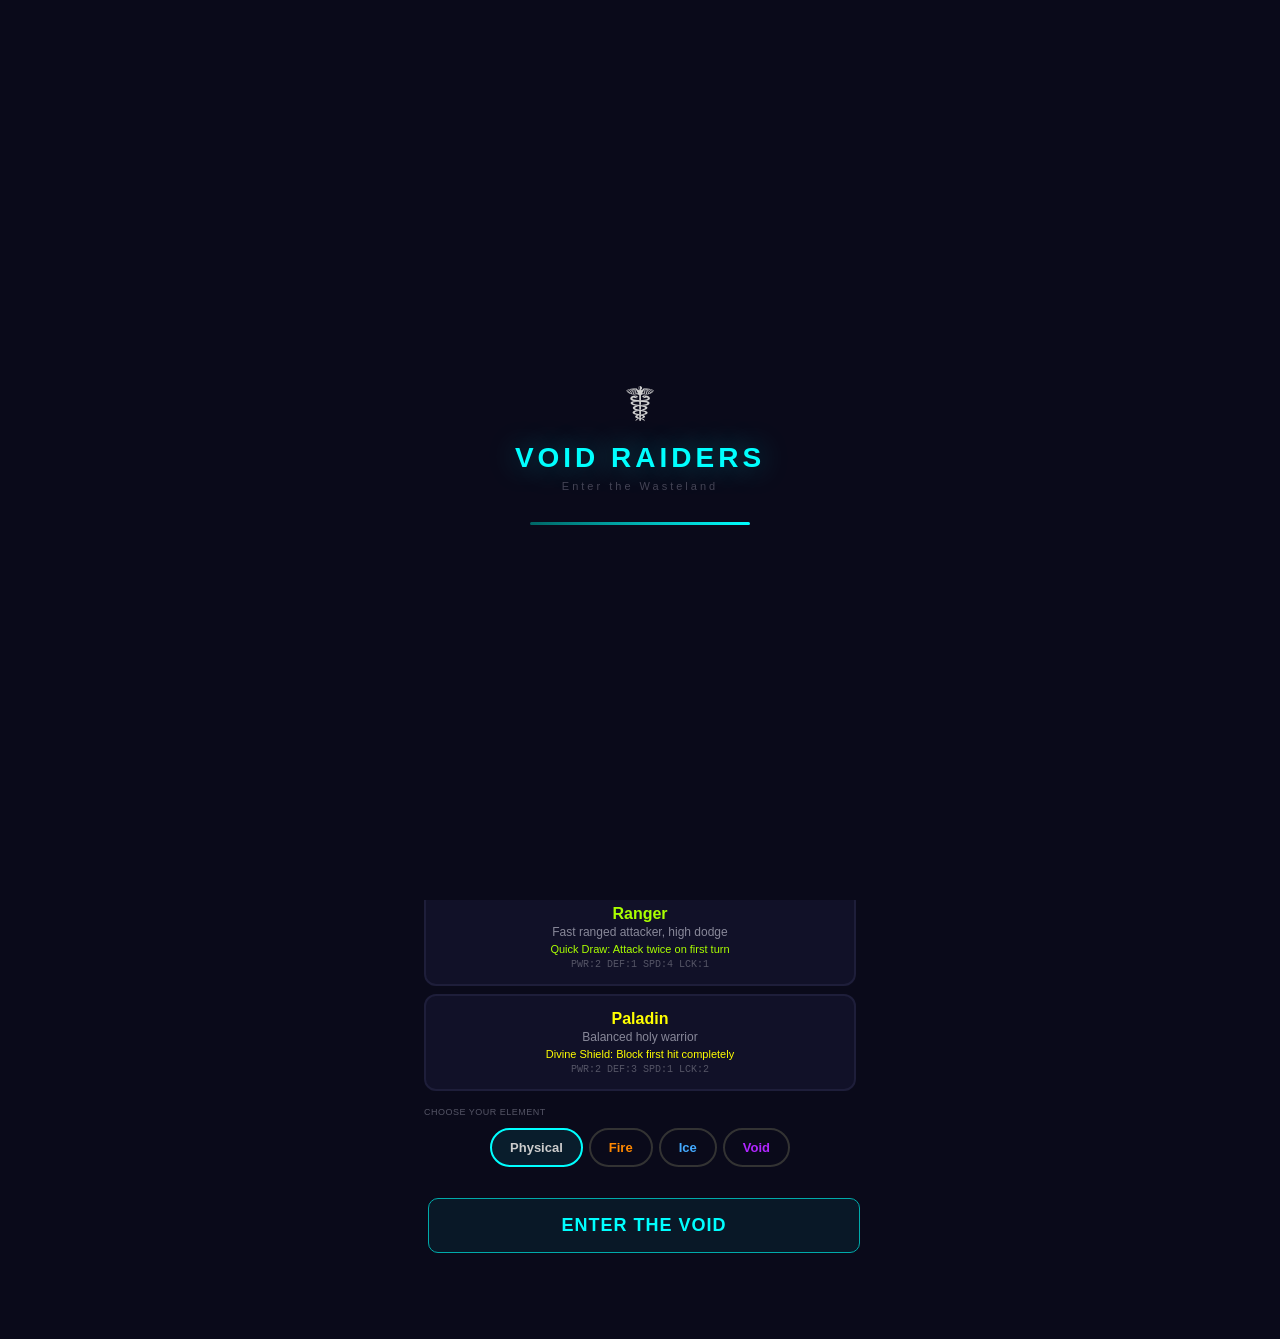
==== index.html @ b5365045 "Visual overhaul batch 1: Research + Explore pages Research: icon cards with lock/unlock/done states," ====
<!DOCTYPE html>
<html lang="en">
<head>
<meta charset="UTF-8">
<meta name="viewport" content="width=device-width, initial-scale=1.0, user-scalable=no">
<title>Void Raiders</title>
<style>
html { --accent: #0ff; }
* { margin:0; padding:0; box-sizing:border-box; -webkit-tap-highlight-color:transparent; }
body { background:#0a0a1a; color:#d0d0d0; font-family:-apple-system,BlinkMacSystemFont,'Segoe UI',Roboto,sans-serif; font-size:14px; overflow-x:hidden; -webkit-font-smoothing:antialiased; }
#app { max-width:480px; margin:0 auto; min-height:100vh; display:flex; flex-direction:column; }
/* Top Bar - SimpleMMO style compact */
#top-bar { background:#0d0d1f; padding:8px 12px; border-bottom:1px solid #1a1a3a; position:sticky; top:0; z-index:10; }
#top-bar .row { display:flex; justify-content:space-between; align-items:center; gap:6px; }
.hud-stat { text-align:center; min-width:48px; }
.stat-label { color:#556; font-size:9px; text-transform:uppercase; letter-spacing:0.5px; display:block; }
.stat-val { color:var(--accent); font-size:15px; font-weight:700; font-family:'Courier New',monospace; }
.gold-val { color:#ffd700; font-family:'Courier New',monospace; font-weight:700; font-size:15px; }
.energy-val { color:#0f0; font-family:'Courier New',monospace; font-weight:700; }
/* Main Content - big readable area */
#content { flex:1; overflow-y:auto; padding:10px 14px; padding-bottom:62px; scroll-behavior:smooth; }
/* Bottom Nav - SimpleMMO style big clear buttons */
#nav { position:fixed; bottom:0; left:50%; transform:translateX(-50%); width:100%; max-width:480px; display:flex; background:#0d0d1f; border-top:1px solid #1a1a3a; z-index:10; padding:4px 4px; padding-bottom:max(4px, env(safe-area-inset-bottom)); gap:2px; }
#nav button { flex:1; padding:8px 2px 6px; background:#111125; border:1px solid #1a1a3a; border-radius:8px; color:#445; font-family:inherit; font-size:10px; font-weight:600; cursor:pointer; transition:all 0.2s; display:flex; flex-direction:column; align-items:center; gap:2px; }
#nav button .nav-icon { font-size:18px; line-height:1; }
#nav button.active { color:var(--accent); background:#151535; border-color:var(--accent); box-shadow:0 0 8px rgba(0,255,255,0.1); }
#nav button:active { transform:scale(0.95); opacity:0.8; }
/* Buttons - big, clear, easy to tap */
.btn { display:inline-block; padding:12px 18px; margin:4px; background:#151530; border:1px solid #2a2a4a; border-radius:10px; color:#ccc; font-family:inherit; font-size:14px; font-weight:600; cursor:pointer; min-height:48px; min-width:48px; transition:all 0.15s; user-select:none; text-align:center; }
.btn:active { background:#252550; transform:scale(0.97); }
.btn:disabled { opacity:0.3; pointer-events:none; }
.btn-full { display:block; width:100%; margin:6px 0; }
.btn-cyan { border-color:#0aa; color:#0ff; background:rgba(0,255,255,0.06); }
.btn-purple { border-color:#8020cc; color:#b026ff; background:rgba(176,38,255,0.06); }
.btn-gold { border-color:#aa8800; color:#ffd700; background:rgba(255,215,0,0.06); }
.btn-green { border-color:#0a0; color:#0f0; background:rgba(0,255,0,0.06); }
.btn-red { border-color:#b33; color:#f44; background:rgba(255,68,68,0.06); }
.btn:active { opacity:0.8; }
/* Rarity Colors */
.common { color:#999; } .uncommon { color:#0f0; } .rare { color:#5588ff; }
.epic { color:#b026ff; } .legendary { color:#ffd700; text-shadow:0 0 4px rgba(255,215,0,0.3); } .mythic { color:#ff2060; text-shadow:0 0 8px rgba(255,32,96,0.4); font-weight:700; }
/* Progress Bar */
.pbar { background:#0e0e20; border:1px solid #222; height:20px; margin:4px 0; position:relative; border-radius:10px; overflow:hidden; }
.pbar-sm { height:14px; }
.pbar-fill { height:100%; transition:width 0.4s ease-out; border-radius:10px; }
.pbar-text { position:absolute; top:0; left:0; right:0; font-size:11px; line-height:20px; color:#fff; text-align:center; font-weight:600; text-shadow:0 1px 2px rgba(0,0,0,0.8); font-family:'Courier New',monospace; }
.pbar-sm .pbar-text { font-size:9px; line-height:14px; }
.pbar-cyan .pbar-fill { background:linear-gradient(90deg,#044,#0cc); }
.pbar-green .pbar-fill { background:linear-gradient(90deg,#040,#0a0); }
.pbar-purple .pbar-fill { background:linear-gradient(90deg,#306,#a0f); }
.pbar-gold .pbar-fill { background:linear-gradient(90deg,#640,#da0); }
.pbar-red .pbar-fill { background:linear-gradient(90deg,#400,#c44); }
/* Sections */
h2 { color:var(--accent); font-size:18px; margin:14px 0 10px; font-weight:700; }
h3 { color:#889; font-size:13px; margin:12px 0 6px; font-weight:600; text-transform:uppercase; letter-spacing:1px; }
.card { background:#111125; border:1px solid #1e1e3a; border-radius:10px; padding:14px; margin:8px 0; }
.card-row { display:flex; align-items:center; gap:12px; }
.card-icon { font-size:28px; flex-shrink:0; width:40px; text-align:center; }
.card-body { flex:1; min-width:0; }
.card-title { font-weight:700; font-size:15px; }
.card-desc { font-size:12px; color:#667; margin-top:2px; }
.card-action { flex-shrink:0; }
.grid2 { display:grid; grid-template-columns:1fr 1fr; gap:8px; }
.grid3 { display:grid; grid-template-columns:1fr 1fr 1fr; gap:6px; }
.text-center { text-align:center; }
.text-sm { font-size:12px; }
.text-dim { color:#556; }
.mt { margin-top:10px; }
.mb { margin-bottom:10px; }
/* Sub-nav - horizontal scrolling pills */
.sub-nav { display:flex; gap:6px; overflow-x:auto; padding:6px 0; -webkit-overflow-scrolling:touch; scrollbar-width:none; margin-bottom:8px; }
.sub-nav::-webkit-scrollbar { display:none; }
.sub-nav button { flex-shrink:0; padding:8px 16px; border-radius:20px; border:1px solid #2a2a4a; background:#111125; color:#667; font-family:inherit; font-size:12px; font-weight:600; cursor:pointer; transition:all 0.15s; white-space:nowrap; }
.sub-nav button.active { background:rgba(0,255,255,0.1); border-color:var(--accent); color:var(--accent); }
.sub-nav button:active { transform:scale(0.95); }
/* Collapsible Sections */
.collapse-header { cursor:pointer; user-select:none; padding:8px 0; display:flex; justify-content:space-between; align-items:center; }
.collapse-header:after { content:'▼'; color:#556; font-size:10px; }
.collapse-header.collapsed:after { content:'▶'; }
.collapse-body { overflow:hidden; }
.collapse-body.hidden { display:none; }
/* Toast */
#toast-container { position:fixed; top:50px; left:50%; transform:translateX(-50%); z-index:100; width:90%; max-width:420px; pointer-events:none; }
.toast { background:#151535; border:1px solid var(--accent); border-radius:10px; padding:10px 14px; margin:6px 0; text-align:center; animation:toastIn 0.3s ease-out; font-size:13px; box-shadow:0 4px 20px rgba(0,0,0,0.5); }
@keyframes toastIn { from{opacity:0;transform:translateY(-15px) scale(0.95)} to{opacity:1;transform:translateY(0) scale(1)} }
/* Modal */
.modal-overlay { position:fixed; top:0; left:0; width:100%; height:100%; background:rgba(0,0,0,0.85); z-index:50; display:flex; align-items:center; justify-content:center; animation:fadeIn 0.2s; }
.modal { background:#111125; border:1px solid var(--accent); border-radius:14px; padding:20px; max-width:92%; max-height:85vh; overflow-y:auto; }
@keyframes fadeIn { from{opacity:0} to{opacity:1} }
/* Combat Log */
.log { max-height:220px; overflow-y:auto; background:#060612; border:1px solid #1a1a2a; border-radius:8px; padding:8px; font-size:12px; font-family:'Courier New',monospace; line-height:1.5; }
.log-line { margin:1px 0; padding:2px 6px; border-radius:3px; }
.dmg-player { color:#f55; background:rgba(255,68,68,0.05); }
.dmg-enemy { color:#0ff; background:rgba(0,255,255,0.05); }
.heal { color:#0f0; background:rgba(0,255,0,0.05); }
/* Followers */
.follower-card { background:#0e0e22; border:1px solid #1e1e3a; border-radius:8px; padding:10px 12px; margin:6px 0; }
.follower-card .name { font-weight:700; }
/* Input */
input[type="text"] { background:#0e0e22; border:1px solid #2a2a4a; border-radius:8px; color:#ddd; padding:12px 14px; font-family:inherit; font-size:15px; width:100%; }
input[type="text"]:focus { border-color:var(--accent); outline:none; }
select { background:#0e0e22; border:1px solid #2a2a4a; border-radius:8px; color:#ddd; padding:12px 14px; font-family:inherit; font-size:15px; }
/* Number display */
.num { font-family:'Courier New',monospace; font-weight:700; }
/* Scrollbar */
::-webkit-scrollbar { width:3px; }
::-webkit-scrollbar-track { background:transparent; }
::-webkit-scrollbar-thumb { background:#2a2a4a; border-radius:2px; }
/* Hint */
.hint { background:rgba(0,255,255,0.04); border-left:3px solid var(--accent); padding:10px 14px; margin:8px 0; border-radius:0 8px 8px 0; font-size:13px; color:#8aa; }
.tutorial-hint { background:rgba(0,255,255,0.08); border:1px solid var(--accent); border-radius:10px; padding:12px 16px; margin:8px 0; font-size:14px; color:#add; text-align:center; animation:tutPulse 2s infinite; }
@keyframes tutPulse { 0%,100%{box-shadow:0 0 5px rgba(0,255,255,0.1)} 50%{box-shadow:0 0 15px rgba(0,255,255,0.2)} }
/* Badge */
.badge { display:inline-block; background:#f44; color:#fff; font-size:9px; font-weight:700; padding:1px 5px; border-radius:8px; min-width:16px; text-align:center; }
/* Rarity borders */
.rarity-border-epic { border-color:#b026ff !important; }
.rarity-border-legendary { border-color:#ffd700 !important; box-shadow:0 0 8px rgba(255,215,0,0.1); }
.rarity-border-mythic { border-color:#ff2060 !important; box-shadow:0 0 12px rgba(255,32,96,0.15); animation:mythicPulse 2s infinite; }
@keyframes mythicPulse { 0%,100%{box-shadow:0 0 8px rgba(255,32,96,0.1)} 50%{box-shadow:0 0 16px rgba(255,32,96,0.25)} }
/* Stat row */
.stat-row { display:flex; justify-content:space-between; align-items:center; padding:6px 0; border-bottom:1px solid #151530; }
.stat-row:last-child { border-bottom:none; }
/* Divider */
.divider { border:none; border-top:1px solid #1a1a3a; margin:12px 0; }
/* Pull animations */
.pull-result { animation:pullReveal 0.4s ease-out; }
.pull-epic { animation:pullReveal 0.4s; border-color:#b026ff; box-shadow:0 0 20px rgba(176,38,255,0.2); }
.pull-legendary { animation:pullReveal 0.5s; border-color:#ffd700; box-shadow:0 0 25px rgba(255,215,0,0.25); }
.pull-mythic { animation:pullReveal 0.6s; border-color:#ff2060; box-shadow:0 0 30px rgba(255,32,96,0.3); }
@keyframes pullReveal { from{opacity:0;transform:scale(0.8) translateY(10px)} to{opacity:1;transform:scale(1) translateY(0)} }
/* Splash */
#splash { position:fixed; top:0; left:0; width:100%; height:100%; background:#0a0a1a; z-index:200; display:flex; flex-direction:column; align-items:center; justify-content:center; }
#splash .logo { font-size:48px; margin-bottom:10px; animation:splashPulse 2s infinite; }
@keyframes splashPulse { 0%,100%{opacity:0.6;transform:scale(1)} 50%{opacity:1;transform:scale(1.05)} }
#splash .title { font-size:28px; font-weight:900; color:var(--accent); text-shadow:0 0 30px rgba(0,255,255,0.4); letter-spacing:4px; margin-bottom:6px; }
#splash .subtitle { font-size:11px; color:#445; margin-bottom:30px; letter-spacing:3px; }
#splash .loading-bar { width:220px; height:3px; background:#1a1a2e; border-radius:2px; overflow:hidden; }
#splash .loading-fill { height:100%; background:linear-gradient(90deg,#066,#0ff,#066); background-size:200%; width:0%; animation:loadFill 1.5s ease-out forwards; }
@keyframes loadFill { to { width:100% } }
/* Character creation */
.class-card { background:#111128; border:2px solid #1e1e3a; border-radius:12px; padding:14px; margin:8px 0; cursor:pointer; transition:all 0.2s; }
.class-card.selected { border-color:var(--accent); background:#151535; }
.class-card .class-name { font-size:16px; font-weight:700; }
.class-card .class-desc { font-size:12px; color:#889; margin-top:2px; }
.class-card .class-passive { font-size:11px; margin-top:4px; }
.class-card .class-stats { font-size:10px; color:#556; margin-top:4px; font-family:'Courier New',monospace; }
.element-btn { padding:10px 18px; margin:3px; border-radius:20px; border:2px solid #333; background:none; color:#ccc; font-family:inherit; font-size:13px; font-weight:600; cursor:pointer; }
.element-btn.selected { border-color:var(--accent); color:var(--accent); background:rgba(0,255,255,0.08); }
/* Ticker */
#ticker-text { animation:tickerFade 5s infinite; }
@keyframes tickerFade { 0%,85%{opacity:1} 92%,100%{opacity:0} }
</style>
</head>
<body>
<div id="app">
  <div id="top-bar">
    <div class="row">
      <div class="hud-stat"><span class="stat-label">LV</span><span class="stat-val" id="hud-level">1</span></div>
      <div class="hud-stat" style="flex:1">
        <div class="pbar pbar-green pbar-sm" style="margin:0"><div class="pbar-fill" id="hud-energy-fill" style="width:100%"></div><span class="pbar-text">⚡ <span id="hud-energy">100/100</span></span></div>
      </div>
      <div class="hud-stat"><span class="gold-val" id="hud-gold">0</span><span class="stat-label"> gold</span></div>
      <div class="hud-stat"><span style="color:#b026ff;font-family:'Courier New',monospace;font-weight:700" id="hud-gems">10</span><span class="stat-label"> gems</span></div>
    </div>
    <div class="pbar pbar-cyan pbar-sm" style="margin-top:4px"><div class="pbar-fill" id="hud-xp-fill" style="width:0%"></div><span class="pbar-text" id="hud-xp-text">0 / 100 XP</span></div>
    <div id="hud-title" style="color:#ffd700;text-align:center;font-size:9px;margin-top:2px;letter-spacing:1px;height:14px"></div>
  </div>
  <div id="content"></div>
  <div id="nav">
    <button onclick="showTab('missions')" id="tab-missions"><span class="nav-icon">⚔</span>Fight</button>
    <button onclick="showTab('skills')" id="tab-skills"><span class="nav-icon">★</span>Skills</button>
    <button onclick="showTab('gear')" id="tab-gear"><span class="nav-icon">⚙</span>Gear</button>
    <button onclick="showTab('town')" id="tab-town"><span class="nav-icon">🏰</span>Town</button>
    <button onclick="showTab('gacha')" id="tab-gacha"><span class="nav-icon">✦</span>Summon</button>
    <button onclick="showTab('more')" id="tab-more"><span class="nav-icon">☰</span>More</button>
  </div>
</div>
<div id="toast-container"></div>
<div id="splash"><div class="logo">&#9764;</div><div class="title">VOID RAIDERS</div><div class="subtitle">Enter the Wasteland</div><div class="loading-bar"><div class="loading-fill"></div></div></div>
<script>
// ==================== GAME DATA ====================
const CLASSES = {
  striker: { name:'Striker', desc:'High damage, fast attacks', power:3, defense:1, speed:3, luck:1,
    passive:'Adrenaline Rush', passiveDesc:'+15% dmg when enemy below 50% HP', passiveColor:'#f44' },
  tank: { name:'Tank', desc:'Tanky, slow but strong', power:2, defense:4, speed:1, luck:1,
    passive:'Fortified', passiveDesc:'20% less dmg when above 70% HP', passiveColor:'#4af' },
  phantom: { name:'Phantom', desc:'Evasive, lucky, crits', power:2, defense:1, speed:2, luck:3,
    passive:'Ghost Step', passiveDesc:'25% dodge on first 2 turns', passiveColor:'#b026ff' },
  berserker: { name:'Berserker', desc:'Gets stronger as HP drops', power:4, defense:1, speed:2, luck:1,
    passive:'Blood Rage', passiveDesc:'+1% dmg per 1% HP missing', passiveColor:'#f80' },
  engineer: { name:'Engineer', desc:'Boosts buildings and followers', power:1, defense:3, speed:1, luck:3,
    passive:'Overclock', passiveDesc:'+15% follower power, -10% building costs', passiveColor:'#0f0' },
  necromancer: { name:'Necromancer', desc:'Corruption specialist, life steal', power:3, defense:1, speed:1, luck:3,
    passive:'Soul Siphon', passiveDesc:'Heal 8% of damage dealt', passiveColor:'#a0f' },
  ranger: { name:'Ranger', desc:'Fast ranged attacker, high dodge', power:2, defense:1, speed:4, luck:1,
    passive:'Quick Draw', passiveDesc:'Attack twice on first turn', passiveColor:'#af0' },
  paladin: { name:'Paladin', desc:'Balanced holy warrior', power:2, defense:3, speed:1, luck:2,
    passive:'Divine Shield', passiveDesc:'Block first hit completely', passiveColor:'#ff0' }
};

// Skills: 0-3 Combat, 4-7 Gathering, 8-11 Production, 12-14 Utility
const SKILL_NAMES = [
  'Melee','Ranged','Corruption','Stealth',
  'Mining','Scavenging','Harvesting','Hunting',
  'Crafting','Engineering','Alchemy','Enchanting',
  'Hacking','Leadership','Survival'
];
const SKILL_CATEGORIES = {
  'Combat':[0,1,2,3], 'Gathering':[4,5,6,7],
  'Production':[8,9,10,11], 'Utility':[12,13,14]
};
const SKILL_DESCS = [
  'Blade damage, melee power','Gun damage, consistent hits','Dark arts, burst damage, DoTs','Crit rate, assassination bonus',
  'Ore yield, mineral find','Scrap salvage, junk value','Bio materials, potion ingredients','Monster parts, trophy drops',
  'Gear creation, repair','Building cost reduction, traps','Potions, buff duration','Gear rerolls, stat upgrades',
  'Gem find, intel, bounties','Follower buffs, squad size','HP bonus, energy efficiency'
];

function xpForSkillLevel(lv){ return Math.floor(80 * Math.pow(1.18, lv-1)); }
function xpForLevel(lv){
  let base = Math.floor(150 * Math.pow(1.25, lv-1));
  if(lv <= 3) base = Math.floor(base * 0.7); // Early levels require 30% less XP
  return base;
}

const ZONES = [
  { name:'Rust Flats', minLv:1, missions:[
    {name:'Scavenge Wreckage',energy:5,enemyHp:50,enemyAtk:5,gold:8,xp:15,skillXp:{0:5,5:5}},
    {name:'Fight Drifters',energy:8,enemyHp:90,enemyAtk:8,gold:15,xp:25,skillXp:{0:8,7:4}},
    {name:'Clear Outpost',energy:14,enemyHp:160,enemyAtk:14,gold:30,xp:45,skillXp:{0:12,1:8},boss:true}
  ]},
  { name:'Neon Undercity', minLv:6, missions:[
    {name:'Hack Terminal',energy:10,enemyHp:120,enemyAtk:11,gold:20,xp:30,skillXp:{12:12,3:6}},
    {name:'Gang Turf War',energy:14,enemyHp:200,enemyAtk:16,gold:35,xp:50,skillXp:{0:10,1:8}},
    {name:'Syndicate Boss',energy:20,enemyHp:400,enemyAtk:25,gold:65,xp:80,skillXp:{0:15,3:15},boss:true}
  ]},
  { name:'The Crucible', minLv:14, missions:[
    {name:'Mine Void Ore',energy:12,enemyHp:180,enemyAtk:15,gold:28,xp:40,skillXp:{4:15,9:5}},
    {name:'Ambush Convoy',energy:18,enemyHp:320,enemyAtk:24,gold:50,xp:70,skillXp:{1:15,5:12}},
    {name:'Warden Mech',energy:26,enemyHp:650,enemyAtk:38,gold:100,xp:120,skillXp:{0:20,2:20},boss:true}
  ]},
  { name:'Phantom Reach', minLv:24, missions:[
    {name:'Scout Anomaly',energy:15,enemyHp:300,enemyAtk:22,gold:40,xp:55,skillXp:{12:15,5:12}},
    {name:'Void Incursion',energy:22,enemyHp:500,enemyAtk:35,gold:70,xp:90,skillXp:{2:20,7:15}},
    {name:'Rift Guardian',energy:32,enemyHp:1000,enemyAtk:55,gold:160,xp:200,skillXp:{2:35,14:25},boss:true}
  ]},
  { name:'Iron Spire', minLv:36, missions:[
    {name:'Infiltrate Labs',energy:18,enemyHp:450,enemyAtk:30,gold:55,xp:75,skillXp:{12:20,3:15}},
    {name:'Siege Walls',energy:26,enemyHp:750,enemyAtk:48,gold:100,xp:130,skillXp:{0:25,9:20}},
    {name:'Overlord Prime',energy:38,enemyHp:1600,enemyAtk:80,gold:280,xp:320,skillXp:{1:40,2:40},boss:true}
  ]},
  { name:'Deadzone', minLv:48, missions:[
    {name:'Toxic Wastes',energy:20,enemyHp:600,enemyAtk:40,gold:75,xp:100,skillXp:{5:20,6:20,14:10}},
    {name:'Mutant Swarm',energy:28,enemyHp:1000,enemyAtk:60,gold:130,xp:170,skillXp:{0:30,7:25}},
    {name:'The Abomination',energy:42,enemyHp:2500,enemyAtk:110,gold:400,xp:450,skillXp:{2:50,14:50},boss:true}
  ]},
  { name:'The Abyss', minLv:58, missions:[
    {name:'Descend Layer',energy:24,enemyHp:900,enemyAtk:55,gold:100,xp:130,skillXp:{14:30,5:25}},
    {name:'Abyssal Horde',energy:34,enemyHp:1400,enemyAtk:80,gold:170,xp:220,skillXp:{0:35,2:35}},
    {name:'Void Titan',energy:50,enemyHp:3500,enemyAtk:140,gold:500,xp:500,skillXp:{2:60,3:60},boss:true}
  ]},
  { name:'Shattered Realm', minLv:72, missions:[
    {name:'Reality Fracture',energy:28,enemyHp:1400,enemyAtk:75,gold:150,xp:200,skillXp:{12:30,2:30}},
    {name:'Dimensional Rift',energy:40,enemyHp:2200,enemyAtk:110,gold:280,xp:350,skillXp:{2:45,14:45}},
    {name:'Realm Eater',energy:55,enemyHp:5000,enemyAtk:180,gold:750,xp:750,skillXp:{2:90,0:90},boss:true}
  ]},
  { name:'The Nexus', minLv:84, missions:[
    {name:'Nexus Breach',energy:32,enemyHp:2000,enemyAtk:100,gold:200,xp:280,skillXp:{1:50,3:30}},
    {name:'Omega Squad',energy:45,enemyHp:3500,enemyAtk:150,gold:400,xp:500,skillXp:{0:60,1:60}},
    {name:'Nexus Core',energy:60,enemyHp:8000,enemyAtk:250,gold:1200,xp:1000,skillXp:{2:125,0:125},boss:true}
  ]},
  { name:'Endgame: Void Heart', minLv:95, missions:[
    {name:'Final Approach',energy:40,enemyHp:4000,enemyAtk:180,gold:350,xp:500,skillXp:{0:60,1:60}},
    {name:'Void Legion',energy:55,enemyHp:6500,enemyAtk:250,gold:600,xp:800,skillXp:{0:80,2:50,3:50}},
    {name:'THE VOID ITSELF',energy:75,enemyHp:15000,enemyAtk:400,gold:2500,xp:2000,skillXp:{2:200,0:100,3:100},boss:true}
  ]},
  { name:'Ascended Wastes', minLv:100, missions:[
    {name:'Void Patrol',energy:30,enemyHp:5000,enemyAtk:200,gold:400,xp:600,skillXp:{0:100,2:80}},
    {name:'Corrupted Siege',energy:45,enemyHp:8000,enemyAtk:300,gold:700,xp:1000,skillXp:{1:120,3:80}},
    {name:'Ascended Warden',energy:65,enemyHp:18000,enemyAtk:450,gold:1500,xp:1800,skillXp:{2:200,0:150},boss:true}
  ]},
  { name:'Shattered Cosmos', minLv:100, missions:[
    {name:'Star Fragment Hunt',energy:35,enemyHp:7000,enemyAtk:250,gold:500,xp:800,skillXp:{4:100,7:80}},
    {name:'Cosmic Anomaly',energy:50,enemyHp:12000,enemyAtk:350,gold:900,xp:1200,skillXp:{2:150,12:100}},
    {name:'Cosmic Titan',energy:75,enemyHp:25000,enemyAtk:500,gold:2000,xp:2500,skillXp:{0:250,2:200},boss:true}
  ]},
  { name:'The Eternal Void', minLv:100, missions:[
    {name:'Void Echo',energy:40,enemyHp:10000,enemyAtk:300,gold:600,xp:1000,skillXp:{2:130,14:80}},
    {name:'Reality Tear',energy:55,enemyHp:15000,enemyAtk:400,gold:1100,xp:1500,skillXp:{0:180,3:120}},
    {name:'The Forgotten',energy:80,enemyHp:30000,enemyAtk:600,gold:3000,xp:3000,skillXp:{2:300,0:200},boss:true}
  ]},
  { name:'Titan\'s Graveyard', minLv:100, missions:[
    {name:'Bone Fields',energy:45,enemyHp:12000,enemyAtk:350,gold:700,xp:1100,skillXp:{7:150,5:100}},
    {name:'Ancient War Machine',energy:60,enemyHp:20000,enemyAtk:450,gold:1300,xp:1800,skillXp:{9:180,0:150}},
    {name:'Dead Titan',energy:90,enemyHp:40000,enemyAtk:700,gold:4000,xp:4000,skillXp:{0:350,2:250},boss:true}
  ]},
  { name:'THE FINAL GATE', minLv:100, missions:[
    {name:'Gate Keeper',energy:50,enemyHp:15000,enemyAtk:400,gold:800,xp:1500,skillXp:{0:200,1:150}},
    {name:'Void Armada',energy:70,enemyHp:25000,enemyAtk:550,gold:1800,xp:2500,skillXp:{0:250,2:200,3:150}},
    {name:'THE FINAL GATE BOSS',energy:100,enemyHp:60000,enemyAtk:900,gold:8000,xp:6000,skillXp:{0:500,2:400,3:300},boss:true}
  ]}
];

// Zone elemental weaknesses (#2)
const ZONE_ELEMENTS = ['fire','ice','fire','void','ice','void','fire','ice','void','physical','void','ice','void','fire','void'];
const ELEMENT_NAMES = {physical:'Physical',fire:'Fire',ice:'Ice',void:'Void'};
const ELEMENT_COLORS = {physical:'#aaa',fire:'#f80',ice:'#4af',void:'#b026ff'};

// Talent definitions (#14)
const TALENT_DEFS = [
  {id:'power',name:'+5% Power',desc:'+5% combat power per level',max:5},
  {id:'defense',name:'+5% Defense',desc:'+5% combat defense per level',max:5},
  {id:'speed',name:'+5% Speed',desc:'+5% combat speed per level',max:5},
  {id:'luck',name:'+5% Luck',desc:'+5% luck per level',max:5},
  {id:'goldmin',name:'+3 Gold/min',desc:'+3 gold per minute per level',max:5},
  {id:'xp',name:'+5% XP',desc:'+5% XP gain per level',max:5},
  {id:'energy',name:'+5 Energy',desc:'+5 max energy per level',max:5},
  {id:'crit',name:'+3% Crit',desc:'+3% crit rate per level',max:5},
  {id:'dodge',name:'+3% Dodge',desc:'+3% dodge rate per level',max:5},
  {id:'fpow',name:'+5% Follower Power',desc:'+5% follower combat power per level',max:5}
];

function getTalentLevel(id){ return (G.talents && G.talents[id]) || 0; }
function getTalentBonus(id){ return getTalentLevel(id) * (id==='goldmin'?3:id==='energy'?5:id==='crit'?3:id==='dodge'?3:5) / 100; }

const BUILDINGS = [
  {id:'generator',name:'Generator',desc:'Energy regen speed',baseCost:50,costMult:1.8,effect:'energy_regen',slotBonus:'Faster regen per worker'},
  {id:'foundry',name:'Foundry',desc:'Passive gold/min',baseCost:80,costMult:1.8,effect:'gold_per_min',slotBonus:'+gold/min per worker'},
  {id:'lab',name:'Lab',desc:'XP boost %',baseCost:100,costMult:2.0,effect:'xp_boost',slotBonus:'+XP% per worker'},
  {id:'vault',name:'Vault',desc:'Max energy +5/lv',baseCost:60,costMult:1.6,effect:'max_energy',slotBonus:'Guards protect gold from raids'},
  {id:'barracks',name:'Barracks',desc:'Combat power +3/lv',baseCost:120,costMult:2.0,effect:'combat_power',slotBonus:'+combat power per soldier'},
  {id:'tavern',name:'Tavern',desc:'Follower happiness +',baseCost:100,costMult:1.8,effect:'happiness',slotBonus:'Slows happiness decay'},
  {id:'workshop',name:'Workshop',desc:'Crafting speed +',baseCost:90,costMult:1.9,effect:'craft_speed',slotBonus:'+crafting XP per worker'},
  {id:'shrine',name:'Shrine',desc:'Luck boost +',baseCost:150,costMult:2.2,effect:'luck_boost',slotBonus:'+luck per worker'},
  {id:'gemmine',name:'Gem Mine',desc:'Passive gem income',baseCost:500,costMult:2.5,effect:'gem_income',slotBonus:'Workers find gems faster'}
];

function getBuildingSlots(bId, cityIdx){
  const city = G.cities[cityIdx !== undefined ? cityIdx : G.currentCity];
  const lv = city.buildings[bId] || 0;
  return Math.floor(lv / 5) + (lv > 0 ? 1 : 0); // 1 slot at lv1, +1 every 5 levels, max 5 at lv20
}

function getFollowersInSlot(bId, cityIdx){
  const ci = cityIdx !== undefined ? cityIdx : G.currentCity;
  return G.followers.filter(f => f.cityIdx === ci && f.assigned === bId);
}

function getWallGarrison(cityIdx){
  const ci = cityIdx !== undefined ? cityIdx : G.currentCity;
  return G.followers.filter(f => f.cityIdx === ci && f.assigned === 'garrison');
}

function getGarrisonSlots(cityIdx){
  const city = G.cities[cityIdx !== undefined ? cityIdx : G.currentCity];
  return Math.floor(city.wallLevel / 3) + (city.wallLevel > 0 ? 1 : 0); // 1 at lv1, +1 per 3 levels
}

const GEAR_SLOTS = ['weapon','armor','shield','implant'];
const GEAR_NAMES = {
  weapon:['Rusty Blade','Plasma Cutter','Void Edge','Nexus Cannon','Abyssal Reaper','GODSLAYER'],
  armor:['Scrap Vest','Nano Weave','Void Plate','Nexus Shell','Abyssal Shroud','VOIDBORN MANTLE'],
  shield:['Tin Buckler','Energy Barrier','Void Ward','Nexus Aegis','Abyssal Wall','ETERNAL AEGIS'],
  implant:['Basic Chip','Neural Link','Void Eye','Nexus Core','Abyssal Mind','OMNISCIENT EYE']
};
const RARITIES = ['common','uncommon','rare','epic','legendary','mythic'];
const RARITY_MULT = [1, 1.5, 2.2, 3.5, 5, 8];
const RARITY_NAMES = ['Common','Uncommon','Rare','Epic','Legendary','Mythic'];

const FOLLOWER_NAMES = ['Kira','Rex','Nova','Bolt','Shade','Ember','Frost','Nyx','Axel','Vex','Luna','Drift','Scar','Echo','Blitz','Rune','Cipher','Jinx','Havoc','Onyx','Zara','Pike','Ash','Wraith','Pulse','Viper','Storm','Cinder','Glitch','Haze','Torque','Flux','Aegis','Riven','Sable','Zephyr','Talon','Crow','Slate','Neon','Venom','Siren','Blaze','Thorn','Wren','Dusk','Fang','Riot','Husk','Kael','Lyra','Orion','Solace','Veil','Aero','Bane','Coil','Dread','Edge','Grim','Hex','Indigo','Jade','Knox','Maven','Null','Oxide','Prism','Quake','Rasp','Turret','Ultra','Volta','Warp','Xeno','Yarn','Zenith','Apex','Brink','Clave','Dex','Forge','Mako','Vesper','Crag'];
const FOLLOWER_CLASSES = ['Fighter','Miner','Crafter','Hacker','Scout','Medic','Guardian','Assassin'];
const FOLLOWER_CLASS_BONUSES = {
  Fighter: {bestBuilding:'barracks',bonus:0.5,desc:'+50% in Barracks',combatBonus:0.1},
  Miner: {bestBuilding:'foundry',bonus:0.5,desc:'+50% in Foundry',combatBonus:0},
  Crafter: {bestBuilding:'workshop',bonus:0.5,desc:'+50% in Workshop',combatBonus:0},
  Hacker: {bestBuilding:'lab',bonus:0.5,desc:'+50% in Lab',combatBonus:0.05},
  Scout: {bestBuilding:'shrine',bonus:0.4,desc:'+40% in Shrine',combatBonus:0.08},
  Medic: {bestBuilding:'tavern',bonus:0.5,desc:'+50% in Tavern',combatBonus:0,healBonus:0.05},
  Guardian: {bestBuilding:'vault',bonus:0.5,desc:'+50% in Vault/Garrison',combatBonus:0,defBonus:0.15},
  Assassin: {bestBuilding:'barracks',bonus:0.3,desc:'+30% in Barracks',combatBonus:0.2}
};
const FOLLOWER_ABILITIES = {
  Fighter: ['Power Strike','War Cry','Shield Bash','Berserker Rage','Titan Blow','Godly Slash'],
  Miner: ['Ore Sense','Deep Dig','Gemfinder','Rich Vein','Crystal Strike','Mythic Vein'],
  Crafter: ['Quick Hands','Efficient','Masterwork','Dual Craft','Perfect Form','Legendary Craft'],
  Hacker: ['Data Siphon','Firewall','Exploit','System Crash','Neural Hack','God Mode'],
  Scout: ['Eagle Eye','Quick Step','Tracker','Sixth Sense','Ghost Walk','Omniscience'],
  Medic: ['First Aid','Heal Wave','Revitalize','Mass Heal','Guardian Angel','Miracle'],
  Guardian: ['Shield Up','Taunt','Fortify','Iron Wall','Unbreakable','Divine Guard'],
  Assassin: ['Backstab','Poison','Vanish','Death Mark','Shadow Kill','Void Strike']
};
// Stars: commons start at 1, each rarity starts +1 higher. Max 5 stars.
function getStartingStars(rarity){ return Math.min(5, 1 + Math.floor(rarity / 2)); }
// Star bonuses: each star = +15% power/def
function getStarMult(stars){ return 1 + (stars - 1) * 0.15; }
// Cost to activate next star
function getStarUpgradeCost(currentStars, rarity){
  return Math.floor(100 * Math.pow(3, currentStars) * (rarity + 1));
}
function getStarUpgradeShards(currentStars){
  return 5 * currentStars;
}

// ==================== SUMMON TICKETS & BANNERS ====================
const BANNERS = [
  {name:'Standard',desc:'Normal rates',featured:null,boost:0},
  {name:'Fighter Focus',desc:'Fighters 2x rate',featured:'Fighter',boost:2},
  {name:'Assassin Focus',desc:'Assassins 2x rate',featured:'Assassin',boost:2},
  {name:'Guardian Focus',desc:'Guardians 2x rate',featured:'Guardian',boost:2},
  {name:'Medic Focus',desc:'Medics 2x rate',featured:'Medic',boost:2}
];

function getCurrentBanner(){
  // Rotates every 4 hours
  const idx = Math.floor(Date.now() / (4 * 3600 * 1000)) % BANNERS.length;
  return BANNERS[idx];
}

// ==================== GAME STATE ====================
let G = null; // game state

function newCity(cityName){
  return {
    name: cityName,
    buildings: {},
    defense: 0,
    wallLevel: 0,
    population: 0,
    maxPop: 5,
    specialty: 'none', // none, military, mining, trade, research
    raidWins: 0,
    raidLosses: 0,
    lastRaid: 0
  };
}

const CITY_COSTS = [0, 2000, 8000, 25000, 80000]; // gold cost for 2nd, 3rd, 4th, 5th city
const CITY_LEVEL_REQ = [1, 15, 30, 55, 80]; // level required
const SPECIALTIES = {
  none: {name:'None',desc:'No bonus',bonus:{}},
  military: {name:'Military',desc:'+15% combat power from this city',bonus:{combat:0.15}},
  mining: {name:'Mining',desc:'+20% gold/min from this city',bonus:{gold:0.2}},
  trade: {name:'Trade',desc:'-15% building costs',bonus:{buildCost:-0.15}},
  research: {name:'Research',desc:'+10% XP from all sources',bonus:{xp:0.1}},
  fortress: {name:'Fortress',desc:'+30% defense rating',bonus:{defense:0.3}}
};

function newGame(name, cls){
  return {
    name: name,
    class: cls,
    level: 1, xp: 0,
    gold: 100, gems: 15,
    steps: 0, stepMilestones: 0,
    energy: 100, maxEnergy: 100,
    stats: { power:5, defense:5, speed:5, luck:5 },
    statPoints: 0,
    skills: [0,0,0,0,0,0,0,0,0,0,0,0,0,0,0], // xp per skill (15)
    skillLevels: [1,1,1,1,1,1,1,1,1,1,1,1,1,1,1],
    gear: { weapon:null, armor:null, shield:null, implant:null },
    inventory: [],
    cities: [newCity('Outpost Alpha')],
    currentCity: 0,
    followers: [],
    followerIdCounter: 0,
    missions_completed: 0,
    bosses_killed: 0,
    total_kills: 0,
    total_gold_earned: 0,
    total_gacha_pulls: 0,
    tickets1x: 0,
    tickets10x: 0,
    shards: 0,
    wishList: [], // up to 3 follower class names
    prestige: 0,
    prestige_bonus: 0, // percent
    autoSellRarity: -1, // -1 = off, 0+ = auto-sell below this rarity
    expeditionLog: [], // last 20 expedition results
    bossKillCounts: {}, // per-mission boss kill tracking
    fastestKills: {}, // fastest kill turn counts per mission
    lastSave: Date.now(),
    lastOnline: Date.now(),
    achievements: [],
    combatLog: [],
    bounties: [],
    bountyRefreshTime: 0,
    dungeons_cleared: 0,
    total_raids_won: 0,
    // Daily login
    loginStreak: 0,
    lastLoginDay: '',
    // Potions
    potions: { hp:0, power:0, defense:0, luck:0, xp:0 },
    activeBuff: null, // {type, turnsLeft}
    // World boss
    worldBossHp: 0,
    worldBossDmgDealt: 0,
    worldBossKills: 0,
    // Auto-battle
    autoBattle: null, // {zoneIdx, missionIdx, followerIds:[]}
    autoBattleEarnings: { gold:0, xp:0, kills:0 },
    roamingEnemies: [],
    // Expeditions
    expeditions: [],
    // Research
    research: {},
    // Events
    activeEvent: null,
    eventEndTime: 0,
    // Clan
    clanName: '',
    clanCouncil: [],
    clanPerks: {},
    // Exploration
    exploredTiles: [],
    mapPosition: 0,
    // Ascension
    ascension: 0,
    worldTier: 1,
    arenaFloor: 1,
    resources: {ore:0,scrap:0,data:0,bio:0},
    // Dungeon keys
    dungeonKeys: { basic:0, advanced:0, nightmare:0 },
    // Hall of fame
    records: { highestHit:0, fastestDungeon:999, longestStreak:0, totalDmgDealt:0 },
    // Challenges
    challenges: [],
    challengeMonth: '',
    challengesClaimed: 0,
    // Relics
    relics: [],
    equippedRelics: [],
    // Bestiary
    bestiary: {},
    // Nightmare clears
    nightmareClears: 0,
    // Black market
    marketStock: [],
    // Weather system
    weather: 'clear',
    weatherChangeTime: 0,
    // Secret achievement tracking
    secretAchievements: [],
    legendaryPullCount: 0,
    combatBonusGold: 0,
    mysteryBoxes: 0,
    marketRefreshTime: 0,
    // Faction system
    faction: '',
    factionRep: 0,
    factionPower: {},
    // Void rifts
    activeRift: null,
    riftsCompleted: 0,
    // Tournaments
    lastTournament: 0,
    tournamentsWon: 0,
    // Titles
    activeTitle: '',
    unlockedTitles: [],
    // Lore
    loreFragments: [],
    // Notification log
    notificationLog: [],
    // Quick actions
    quickActions: [],
    // Gambling
    gamblingWins: 0, gamblingLosses: 0,
    // Win streak
    winStreak: 0, bestWinStreak: 0,
    firsts: {},
    milestones: {},
    // Daily dungeon
    dailyDungeonDate: '', dailyDungeonCleared: false,
    // Wanted board
    wantedTargets: [], wantedRefreshTime: 0,
    // Awakened followers
    awakenedCount: 0,
    // City sieges
    capturedCities: [], tributeGold: 0,
    // Corruption zones
    corruptedZones: {},
    // Bounty contracts
    followerContracts: [],
    // === NEW FEATURES ===
    // Elemental system (#2)
    element: 'physical',
    // Mastery badges (#12)
    masteryBadges: {},
    // Passive talent points (#14)
    talentPoints: 0,
    talents: {},
    talentPointsAwarded: 0,
    // Awakened legacy bonus (#17)
    awakenedDmgBonus: 0,
    // Endless Void mode (#18)
    endlessRecord: 0,
    // Boss Rush (#19)
    bossRushCleared: false,
    // Secret Shop (#20)
    secretShop: null,
    secretShopExpiry: 0,
    // Treasure Maps (#21)
    treasureMaps: 0,
    // Faction War (#22)
    factionWarResult: null,
    factionWarWeek: '',
    // Artifact Fragments (#23)
    artifactFragments: 0,
    artifacts: [],
    // Blueprints (#24)
    blueprints: [],
    // War Chest (#25)
    warChest: { amount: 0, depositTime: 0 },
    // Milestone rewards tracking (#11)
    skillMilestonesAwarded: [],
    // Damage recap tracking (#9 combat)
    lastDamageRecap: null,
    // === 25 NEW FEATURES ===
    // 1. Stock Market
    investments: {},
    stockPrices: { VoidCorp:100, NeonTech:80, IronWorks:60, BioGen:120, CryptoVoid:200 },
    // 2. Crafting Queue
    craftQueue: [],
    // 4. (Follower Salary handled in game loop)
    // 6. Bounty Hunter Rank
    bountiesCompleted: 0,
    // 7. Material Quality
    fineResources: { ore:0, scrap:0, data:0, bio:0 },
    pristineResources: { ore:0, scrap:0, data:0, bio:0 },
    // 8. Luxury Upgrades
    luxuryPurchases: { goldenName:0, extraStat:0, energyBoost:0, luckCharm:0, xpTome:0 },
    // 9. Daily Gift Exchange
    lastGiftExchange: 0,
    // 11. Gear Loadout Presets
    gearPresets: [],
    // 12. Battle Statistics
    combatStats: { totalDmgDealt:0, totalHits:0, totalCrits:0, dodgeCount:0, potionsUsed:0, highestCombo:0 },
    // 16. Session Stats
    sessionStart: Date.now(),
    sessionStats: { gold:0, xp:0, kills:0 },
    // 18. Auto-Potion Toggle
    autoPotionEnabled: true,
    // 19. Compact Mode
    compactMode: false,
    // 21. Challenge Dungeons
    challengeDungeonClears: {},
    // 22. Seasonal Boss
    lastSeasonalBossKill: '',
    // 23. World Events
    worldEvent: null,
    worldEventEnd: 0,
    // 24. Memory Match high score
    memoryMatchWins: 0,
    // 25. Prestige Shop
    prestigeShopPurchases: {},
    // Transient state fields
    _followerSort: '',
    _lastCombatMission: null,
    _lastCombatStats: null,
    lastDamageRecap: null,
    talentPointsAwarded: 0,
    awakenedDmgBonus: 0,
    challengesClaimed: 0,
    // Tutorial
    tutorialStep: 0,
    // Accent color
    accentColor: 'cyan',
    // Custom follower names
    customNames: []
  };
}

// Compatibility: G.buildings points to current city's buildings
function getCityBuildings(){ return G.cities[G.currentCity].buildings; }
function getCity(){ return G.cities[G.currentCity]; }
function getAllBuildingLevel(bId){
  // Sum building level across all cities
  let total = 0;
  G.cities.forEach(c => { total += c.buildings[bId] || 0; });
  return total;
}

function save(){
  if(!G) return;
  G.lastSave = Date.now();
  G.lastOnline = Date.now();
  localStorage.setItem('voidraiders_save', JSON.stringify(G));
}

function load(){
  try {
    const d = localStorage.getItem('voidraiders_save');
    if(d){ G = JSON.parse(d); return true; }
  } catch(e){}
  return false;
}

function toast(msg, color, duration){
  const c = document.getElementById('toast-container');
  const d = document.createElement('div');
  d.className = 'toast';
  if(color) d.style.borderColor = color;
  d.textContent = msg;
  c.appendChild(d);
  setTimeout(()=>{ d.style.opacity='0'; d.style.transition='opacity 0.3s'; setTimeout(()=>d.remove(),300); }, duration||2500);
}

function showLevelUp(level){
  const LEVEL_GATES = {5:'Arena',10:'Roaming Enemies',15:'Wanted Board',20:'Dungeons',30:'World Boss',40:'Tournament',50:'Seasonal Boss'};
  const unlocked = LEVEL_GATES[level] || '';
  const overlay = document.createElement('div');
  overlay.style.cssText = 'position:fixed;top:0;left:0;width:100%;height:100%;background:rgba(0,20,40,0.9);z-index:200;display:flex;flex-direction:column;align-items:center;justify-content:center;animation:fadeIn 0.3s;cursor:pointer';
  let inner = '<div style="font-size:64px;color:#0ff;text-shadow:0 0 20px #0ff,0 0 40px #0ff;font-weight:900">' + level + '</div>';
  inner += '<div style="font-size:32px;color:#ffd700;text-shadow:0 0 12px rgba(255,215,0,0.5);margin:12px 0;font-weight:700">LEVEL UP!</div>';
  inner += '<div style="font-size:18px;color:#0f0;margin:8px 0">+3 Stat Points</div>';
  if(unlocked) inner += '<div style="font-size:20px;color:#ff2060;margin:12px 0;text-shadow:0 0 10px rgba(255,32,96,0.5)">NEW UNLOCK: ' + unlocked + '!</div>';
  inner += '<div style="font-size:12px;color:#888;margin-top:20px">Tap to dismiss</div>';
  overlay.innerHTML = inner;
  document.body.appendChild(overlay);
  const dismiss = () => { overlay.style.opacity='0'; overlay.style.transition='opacity 0.3s'; setTimeout(()=>overlay.remove(),300); };
  overlay.addEventListener('click', dismiss);
  setTimeout(dismiss, 2500);
}

function checkFirstTime(type){
  if(!G.firsts) G.firsts = {};
  if(G.firsts[type]) return false;
  G.firsts[type] = true;
  return true;
}

// Format large numbers: 1200 -> "1.2K", 1500000 -> "1.5M"
function fmtNum(n){
  if(n === undefined || n === null) return '0';
  if(n >= 1000000) return (n/1000000).toFixed(1) + 'M';
  if(n >= 10000) return (n/1000).toFixed(1) + 'K';
  if(n >= 1000) return (n/1000).toFixed(1) + 'K';
  return String(n);
}

// Collapsible section helper
function toggleCollapse(id){
  const el = document.getElementById('collapse-'+id);
  const header = document.getElementById('ch-'+id);
  if(!el) return;
  el.classList.toggle('hidden');
  if(header) header.classList.toggle('collapsed');
}

function collapseSection(id, title, content, startOpen){
  const open = startOpen !== false;
  return '<div id="ch-'+id+'" class="collapse-header'+(open?'':' collapsed')+'" onclick="toggleCollapse(\''+id+'\')"><b>'+title+'</b></div>' +
    '<div id="collapse-'+id+'" class="collapse-body'+(open?'':' hidden')+'">'+content+'</div>';
}

// ==================== WEATHER SYSTEM ====================
const WEATHER_TYPES = [
  { id:'clear', name:'Clear Skies', desc:'No effect', color:'#aaa' },
  { id:'storm', name:'Ion Storm', desc:'-10% speed', color:'#4af' },
  { id:'void_surge', name:'Void Surge', desc:'+10% corruption dmg', color:'#b026ff' },
  { id:'lucky_stars', name:'Lucky Stars', desc:'+5 luck', color:'#ffd700' },
  { id:'harsh_winds', name:'Harsh Winds', desc:'+5% dodge', color:'#8f8' }
];

function updateWeather(){
  if(!G) return;
  if(Date.now() > (G.weatherChangeTime || 0)){
    const types = WEATHER_TYPES.map(w => w.id);
    let newW = types[Math.floor(Math.random() * types.length)];
    if(newW !== G.weather){
      G.weather = newW;
      const wInfo = WEATHER_TYPES.find(w => w.id === newW);
      toast('Weather changed: ' + wInfo.name + ' (' + wInfo.desc + ')', wInfo.color);
    }
    G.weatherChangeTime = Date.now() + 600000; // 10 minutes
  }
}

function getWeatherInfo(){
  return WEATHER_TYPES.find(w => w.id === (G.weather || 'clear')) || WEATHER_TYPES[0];
}

// ==================== FOLLOWER DISPLAY NAME ====================
function getFollowerDisplayName(f){
  if(!f) return '???';
  let prefix = '';
  if(f.level >= 50) prefix = 'Legendary ';
  else if(f.level >= 25){
    const titles = ['Veteran','Scarred','Honored','Hardened','Exalted','Seasoned','Proven'];
    // Deterministic title based on follower id
    const idx = Math.abs(Math.floor(f.id * 7)) % titles.length;
    prefix = titles[idx] + ' ';
  }
  return prefix + (f.customName || f.name);
}

// ==================== MYSTERY BOX ====================
function awardMysteryBox(){
  const roll = Math.random();
  let reward = '';
  if(roll < 0.35){
    const gold = 100 + Math.floor(Math.random() * 901);
    G.gold += gold; G.total_gold_earned += gold;
    reward = '+' + gold + ' gold';
  } else if(roll < 0.55){
    const gems = 1 + Math.floor(Math.random() * 5);
    G.gems += gems;
    reward = '+' + gems + ' gems';
  } else if(roll < 0.72){
    G.tickets1x = (G.tickets1x||0) + 1;
    reward = '+1 Summon Ticket';
  } else if(roll < 0.87){
    const keyTypes = ['basic','advanced','nightmare'];
    const kt = keyTypes[Math.floor(Math.random()*keyTypes.length)];
    G.dungeonKeys[kt] = (G.dungeonKeys[kt]||0) + 1;
    reward = '+1 ' + kt + ' dungeon key';
  } else {
    // Random resource bundle
    const res = ['ore','scrap','data','bio'];
    const r = res[Math.floor(Math.random()*res.length)];
    const amt = 5 + Math.floor(Math.random()*16);
    G.resources[r] = (G.resources[r]||0) + amt;
    reward = '+' + amt + ' ' + r;
  }
  toast('MYSTERY BOX opened! ' + reward, '#ff2060');
  return reward;
}

// ==================== CORE MECHANICS ====================
function getMaxEnergy(){
  let base = 100;
  const vaultLv = getAllBuildingLevel('vault');
  base += vaultLv * 5;
  if(hasSynergy('energy')) base += 10;
  base += getResearchBonus('maxEnergy');
  base += getRelicBonus('maxEnergy');
  // Talent bonus (#14)
  if(G.talents) base += getTalentLevel('energy') * 5;
  // Feature 8: Luxury Energy Boost
  if(G.luxuryPurchases) base += (G.luxuryPurchases.energyBoost||0) * 20;
  return base;
}

function getEnergyRegenRate(){
  let base = 30;
  const genLv = getAllBuildingLevel('generator');
  base = Math.max(5, base - genLv * 2);
  return base;
}

function getXpBoost(){
  let boost = 1 + (G.prestige_bonus / 100);
  const labLv = getAllBuildingLevel('lab');
  boost += labLv * 0.05;
  G.cities.forEach(c => {
    if(c.specialty === 'research') boost += SPECIALTIES.research.bonus.xp;
  });
  boost += getResearchBonus('combatXp') + getClanBonus('xp');
  boost += getEventBonus('xp');
  boost += getFactionBonus('xp');
  const loreBonuses = getLoreBonuses();
  boost += loreBonuses.xp || 0;
  // Talent bonus (#14)
  if(G.talents) boost += getTalentBonus('xp');
  // Feature 8: XP Tome
  if(G.luxuryPurchases) boost += (G.luxuryPurchases.xpTome||0) * 0.03;
  // Feature 25: Prestige Shop permanent XP
  if(G.prestigeShopPurchases && G.prestigeShopPurchases.permDropRate) boost += 0; // xp handled separately
  return boost;
}

// Best combat skill determines primary style
function getPrimaryCombatSkill(){
  let best = 0, bestLv = G.skillLevels[0];
  for(let i = 1; i <= 3; i++){
    if(G.skillLevels[i] > bestLv){ best = i; bestLv = G.skillLevels[i]; }
  }
  return best; // 0=Melee,1=Ranged,2=Corruption,3=Stealth
}

function getCombatPower(){
  let p = G.stats.power;
  const bLv = getAllBuildingLevel('barracks');
  p += bLv * 3;
  // Military specialty bonus
  G.cities.forEach(c => {
    if(c.specialty === 'military') p += Math.floor(p * SPECIALTIES.military.bonus.combat);
  });
  for(const slot of GEAR_SLOTS){
    if(G.gear[slot]) p += G.gear[slot].power || 0;
  }
  const cls = CLASSES[G.class];
  p += cls.power * G.level;
  // Set bonus, research, clan, world tier
  p = Math.floor(p * getSetPowerMult());
  p = Math.floor(p * (1 + getResearchBonus('combatPower') + getClanBonus('power') + getRelicBonus('power')));
  // Follower gear power for combat followers
  const activeFollowerGear = G.followers.filter(f => f.assigned === 'combat').reduce((s,f) => s + (f._gearPower||0), 0);
  p += activeFollowerGear;
  // Combat skill bonuses
  p += Math.floor(G.skillLevels[0] * 1.5); // Melee: raw power
  p += Math.floor(G.skillLevels[1] * 1.0); // Ranged: steady power
  p += Math.floor(G.skillLevels[2] * 2.0); // Corruption: high burst
  // Stealth gives crit not power
  // Leadership boosts follower contribution
  let leadershipMult = 1 + G.skillLevels[13] * 0.015;
  if(G.skillLevels[13] >= 99) leadershipMult += 0.5; // COMMANDER: +50% follower power
  const activeFollowers = G.followers.filter(f => f.assigned === 'combat');
  activeFollowers.forEach(f => { p += Math.floor(f.level * f.power * 0.5 * leadershipMult); });
  // Skill Total Level Milestones (#13)
  const totalSkillLv = G.skillLevels.reduce((sum, lv) => sum + lv, 0);
  if(totalSkillLv >= 1000) p = Math.floor(p * 1.20);
  else if(totalSkillLv >= 500) p = Math.floor(p * 1.15);
  else if(totalSkillLv >= 250) p = Math.floor(p * 1.10);
  else if(totalSkillLv >= 100) p = Math.floor(p * 1.05);
  // Talent bonus (#14)
  if(G.talents) p = Math.floor(p * (1 + getTalentBonus('power')));
  // Legacy bonus from awakened (#17)
  if(G.awakenedDmgBonus) p = Math.floor(p * (1 + G.awakenedDmgBonus * 0.01));
  // Feature 25: Prestige Shop follower power bonus
  if(G.prestigeShopPurchases && G.prestigeShopPurchases.permFollowerPower){
    const fpBonus = G.prestigeShopPurchases.permFollowerPower * 0.10;
    const followerContrib = activeFollowers.reduce((s,f) => s + Math.floor(f.level * f.power * 0.5), 0);
    p += Math.floor(followerContrib * fpBonus);
  }
  return Math.floor(p);
}

function getCombatDefense(){
  let d = G.stats.defense;
  for(const slot of GEAR_SLOTS){
    if(G.gear[slot]) d += G.gear[slot].defense || 0;
  }
  const cls = CLASSES[G.class];
  d += cls.defense * G.level;
  // Survival skill: +2 def per level
  d += Math.floor(G.skillLevels[14] * 2);
  // Talent bonus (#14)
  if(G.talents) d = Math.floor(d * (1 + getTalentBonus('defense')));
  return Math.floor(d);
}

function getCombatSpeed(){
  let s = G.stats.speed;
  const cls = CLASSES[G.class];
  s += cls.speed * Math.floor(G.level/2);
  // Stealth adds speed
  s += Math.floor(G.skillLevels[3] * 0.8);
  // Talent bonus (#14)
  if(G.talents) s = Math.floor(s * (1 + getTalentBonus('speed')));
  return Math.floor(s);
}

function getLuck(){
  let l = G.stats.luck;
  const cls = CLASSES[G.class];
  l += cls.luck * Math.floor(G.level/3);
  const shrineLv = getAllBuildingLevel('shrine');
  l += shrineLv * 2;
  // Scavenging boosts luck
  l += Math.floor(G.skillLevels[5] * 0.5);
  // Stealth boosts crit/luck
  l += Math.floor(G.skillLevels[3] * 0.5);
  l += getRelicBonus('luck') + getClanBonus('luck');
  l += getRelicBonus('speed'); // speed relic adds to luck calc too
  // Talent bonus (#14)
  if(G.talents) l = Math.floor(l * (1 + getTalentBonus('luck')));
  // Feature 8: Luck Charm
  if(G.luxuryPurchases) l += (G.luxuryPurchases.luckCharm||0) * 5;
  return Math.floor(l);
}

// Skill milestone unlocks - returns array of {level, desc, unlocked}
function getSkillUnlocks(idx){
  const lv = G.skillLevels[idx];
  const unlocks = {
    0: [{lv:10,desc:'+5% melee dmg'},{lv:25,desc:'+8% melee dmg'},{lv:50,desc:'Cleave: 20% chance hit twice'},{lv:75,desc:'+12% melee dmg'},{lv:99,desc:'BERSERKER: +30% dmg under 40% HP'}],
    1: [{lv:10,desc:'+5% ranged dmg'},{lv:25,desc:'Piercing: ignore 8% def'},{lv:50,desc:'+10% ranged dmg'},{lv:75,desc:'15% double tap chance'},{lv:99,desc:'DEADEYE: +20% accuracy & dmg'}],
    2: [{lv:10,desc:'+5% corruption dmg'},{lv:25,desc:'Poison: DoT 8% per hit'},{lv:50,desc:'+12% corruption dmg'},{lv:75,desc:'Life drain: heal 5% of dmg'},{lv:99,desc:'VOID LORD: 12% chance 2x burst'}],
    3: [{lv:10,desc:'+3% crit rate'},{lv:25,desc:'+5% crit rate'},{lv:50,desc:'Crit dmg x2.5 (was x2)'},{lv:75,desc:'2% assassinate chance on low HP'},{lv:99,desc:'SHADOW: +15% crit, +10% dodge'}],
    4: [{lv:10,desc:'+8% ore yield'},{lv:25,desc:'Rare ore chance'},{lv:50,desc:'15% double ore chance'},{lv:75,desc:'+gem chance from mining'},{lv:99,desc:'MASTER MINER: +5 passive gold/min'}],
    5: [{lv:10,desc:'+3% loot drop rate'},{lv:25,desc:'+5% loot drop rate'},{lv:50,desc:'Slightly better rarity rolls'},{lv:75,desc:'+8% loot drop rate'},{lv:99,desc:'SCAVENGER LORD: +8 passive gold/min'}],
    6: [{lv:10,desc:'Basic potions unlocked'},{lv:25,desc:'Medium potions'},{lv:50,desc:'Strong potions'},{lv:75,desc:'Rare herb find'},{lv:99,desc:'HERBALIST: potions cost 50% less'}],
    7: [{lv:10,desc:'+trophy drops'},{lv:25,desc:'Monster parts +30%'},{lv:50,desc:'Rare beast tracking'},{lv:75,desc:'Boss weak spots (+15% dmg)'},{lv:99,desc:'APEX HUNTER: +25% boss dmg'}],
    8: [{lv:10,desc:'Craft uncommon gear'},{lv:25,desc:'Craft rare gear'},{lv:50,desc:'Craft epic gear'},{lv:75,desc:'Craft legendary gear'},{lv:99,desc:'ARTISAN: craft mythic gear'}],
    9: [{lv:10,desc:'-5% building cost'},{lv:25,desc:'-10% building cost'},{lv:50,desc:'-15% building cost'},{lv:75,desc:'-20% building cost'},{lv:99,desc:'ARCHITECT: -30% building cost'}],
    10:[{lv:10,desc:'Craft HP potions'},{lv:25,desc:'Craft buff potions'},{lv:50,desc:'Stronger buffs'},{lv:75,desc:'Rare elixirs'},{lv:99,desc:'ALCHEMIST: buffs last 50% longer'}],
    11:[{lv:10,desc:'Reroll 1 stat on gear'},{lv:25,desc:'Boost gear +10%'},{lv:50,desc:'Attempt rarity upgrade'},{lv:75,desc:'Better boost rates'},{lv:99,desc:'ENCHANTER: +50% enchant success'}],
    12:[{lv:10,desc:'+2% gem find'},{lv:25,desc:'+3% gem find'},{lv:50,desc:'Bounty board unlocked'},{lv:75,desc:'Intel: see enemy stats'},{lv:99,desc:'HACKER LORD: +50% gem find'}],
    13:[{lv:10,desc:'Follower stats +5%'},{lv:25,desc:'Follower XP +20%'},{lv:50,desc:'Happiness decay -30%'},{lv:75,desc:'Happiness decay -50%'},{lv:99,desc:'COMMANDER: follower power +50%'}],
    14:[{lv:10,desc:'+30 max HP'},{lv:25,desc:'-8% energy cost'},{lv:50,desc:'+60 max HP'},{lv:75,desc:'-15% energy cost'},{lv:99,desc:'SURVIVOR: +100 HP, -20% energy cost'}]
  };
  return (unlocks[idx]||[]).map(u => ({...u, unlocked: lv >= u.lv}));
}

function getGoldPerMin(){
  const fLv = getAllBuildingLevel('foundry');
  let base = fLv * 2;
  // Foundry workers across all cities
  const workers = G.followers.filter(f => f.assigned === 'foundry' && f.happiness > 20);
  workers.forEach(f => { base += Math.floor(f.level * 0.5) + 1; });
  // Mining specialty bonus
  G.cities.forEach(c => {
    if(c.specialty === 'mining') base = Math.floor(base * (1 + SPECIALTIES.mining.bonus.gold));
  });
  // Master Miner 99: passive gold income
  if(G.skillLevels[4] >= 99) base += 5;
  // Scavenger Lord 99: passive gold income
  if(G.skillLevels[5] >= 99) base += 8;
  // Trade routes
  base += getTradeRouteIncome();
  // Research & prestige bonuses
  base += getResearchBonus('goldPerMin');
  base += Math.floor(getPrestigeBonus('goldMin'));
  // Relic & clan bonuses
  base += getRelicBonus('goldMin');
  base += getClanBonus('gold');
  // Talent bonus (#14)
  if(G.talents) base += getTalentLevel('goldmin') * 3;
  // Feature 10: Inflation Protection
  if(G.gold > 100000) base = Math.floor(base * 0.75);
  else if(G.gold > 50000) base = Math.floor(base * 0.90);
  return base;
}

function addXp(amount){
  amount = Math.floor(amount * getXpBoost());
  G.xp += amount;
  let needed = xpForLevel(G.level);
  while(G.xp >= needed && G.level < 100){
    G.xp -= needed;
    G.level++;
    G.statPoints += 3;
    showLevelUp(G.level);
    updateChallengeProgress('levels', 1);
    // Level milestone gems (front-loaded)
    if(G.level <= 10) G.gems += 3; // 3 gems per level early
    else if(G.level <= 25) G.gems += 2;
    else if(G.level <= 50) G.gems += 1;
    // Ticket milestones
    if(G.level === 15 || G.level === 30 || G.level === 50){ G.tickets1x = (G.tickets1x||0) + 1; toast('+1 Summon Ticket!','#0ff'); }
    if(G.level === 75 || G.level === 100){ G.tickets10x = (G.tickets10x||0) + 1; toast('+1 10x Summon Ticket!!','#ffd700'); }
    // Talent points (#14): 1 per 5 levels
    if(G.level % 5 === 0){
      if(!G.talentPoints) G.talentPoints = 0;
      G.talentPoints++;
      toast('+1 Talent Point! (Level ' + G.level + ')', '#b026ff');
    }
    checkAchievements();
    needed = xpForLevel(G.level);
  }
  if(G.level >= 100) G.xp = Math.min(G.xp, needed);
}

function addSkillXp(skillIdx, amount){
  amount = Math.floor(amount * getXpBoost());
  G.skills[skillIdx] += amount;
  let needed = xpForSkillLevel(G.skillLevels[skillIdx]);
  while(G.skills[skillIdx] >= needed && G.skillLevels[skillIdx] < 99){
    G.skills[skillIdx] -= needed;
    G.skillLevels[skillIdx]++;
    toast(SKILL_NAMES[skillIdx] + ' level ' + G.skillLevels[skillIdx] + '!', '#b026ff');
    needed = xpForSkillLevel(G.skillLevels[skillIdx]);
    // Mastery badge (#12)
    if(G.skillLevels[skillIdx] === 99){
      if(!G.masteryBadges) G.masteryBadges = {};
      G.masteryBadges[skillIdx] = true;
      toast(SKILL_NAMES[skillIdx] + ' MASTERED! Badge earned!', '#ffd700');
    }
  }
  // Milestone rewards every 100 skill levels (#11)
  checkSkillMilestones();
}

function checkSkillMilestones(){
  if(!G.skillMilestonesAwarded) G.skillMilestonesAwarded = [];
  const total = G.skillLevels.reduce((s,l) => s+l, 0);
  const milestones = [
    {lv:100, gold:500, gems:5, desc:'100 Total Skill Levels'},
    {lv:250, gold:1500, gems:10, desc:'250 Total Skill Levels'},
    {lv:500, gold:3000, gems:20, t1x:3, desc:'500 Total Skill Levels'},
    {lv:750, gold:5000, gems:30, t1x:5, desc:'750 Total Skill Levels'},
    {lv:1000, gold:10000, gems:50, t10x:1, desc:'1000 Total Skill Levels'},
    {lv:1250, gold:15000, gems:75, t10x:2, desc:'1250 Total Skill Levels'},
    {lv:1500, gold:25000, gems:100, t10x:3, desc:'1500 Total Skill Levels'}
  ];
  milestones.forEach(m => {
    if(total >= m.lv && !G.skillMilestonesAwarded.includes(m.lv)){
      G.skillMilestonesAwarded.push(m.lv);
      G.gold += m.gold; G.total_gold_earned += m.gold;
      G.gems += m.gems;
      if(m.t1x) G.tickets1x = (G.tickets1x||0) + m.t1x;
      if(m.t10x) G.tickets10x = (G.tickets10x||0) + m.t10x;
      toast('MILESTONE: ' + m.desc + '! +' + m.gold + 'g +' + m.gems + ' gems' + (m.t1x?' +'+m.t1x+' tickets':'') + (m.t10x?' +'+m.t10x+' 10x tickets':''), '#ffd700');
    }
  });
}

function generateGear(missionLevel, isBoss, zoneHint){
  const luck = getLuck();
  let rarityRoll = Math.random() * 10000;
  let luckBonus = luck * 3; // luck shifts the roll
  rarityRoll = Math.max(0, rarityRoll - luckBonus);
  let rarity = 0;
  if(rarityRoll < 0.1) rarity = 5;         // 0.001% Mythic
  else if(rarityRoll < 10) rarity = 4;     // 0.1% Legendary
  else if(rarityRoll < 400) rarity = 3;    // 4% Epic
  else if(rarityRoll < 1500) rarity = 2;   // 11% Rare
  else if(rarityRoll < 4000) rarity = 1;   // 25% Uncommon
  // else ~60% Common
  if(isBoss && rarity < 2) rarity = 2; // boss guarantees rare+

  // Zone-weighted loot (#7)
  let slot;
  if(zoneHint !== undefined && zoneHint >= 0){
    const roll = Math.random();
    if(zoneHint <= 2){ // early zones favor weapons
      slot = roll < 0.45 ? 'weapon' : roll < 0.65 ? 'armor' : roll < 0.85 ? 'shield' : 'implant';
    } else if(zoneHint <= 5){ // mid zones favor armor
      slot = roll < 0.25 ? 'weapon' : roll < 0.55 ? 'armor' : roll < 0.80 ? 'shield' : 'implant';
    } else { // late zones favor implants
      slot = roll < 0.20 ? 'weapon' : roll < 0.35 ? 'armor' : roll < 0.55 ? 'shield' : 'implant';
    }
  } else {
    slot = GEAR_SLOTS[Math.floor(Math.random()*GEAR_SLOTS.length)];
  }
  const names = GEAR_NAMES[slot];
  const name = names[rarity] || names[names.length-1];
  const mult = RARITY_MULT[rarity];
  const basePower = Math.floor((3 + missionLevel * 1.5) * mult);

  // Skill requirement based on rarity and slot
  let reqSkill = -1, reqLevel = 0;
  if(rarity >= 2){ // Rare+ gear has skill requirements
    if(slot === 'weapon'){
      reqSkill = [0,1,2,3][Math.floor(Math.random()*4)]; // combat skill
      reqLevel = Math.floor(5 + rarity * 8 + missionLevel * 0.3);
    } else if(slot === 'armor' || slot === 'shield'){
      reqSkill = 14; // Survival
      reqLevel = Math.floor(3 + rarity * 6 + missionLevel * 0.2);
    } else if(slot === 'implant'){
      reqSkill = [8,11,12][Math.floor(Math.random()*3)]; // Crafting/Enchanting/Hacking
      reqLevel = Math.floor(5 + rarity * 7 + missionLevel * 0.25);
    }
    reqLevel = Math.min(99, reqLevel);
  }

  // Critical craft: 2% chance for a special prefix with stat bonus
  let critPrefix = '';
  let critPowerBonus = 0;
  let critDefBonus = 0;
  if(Math.random() < 0.02){
    const critTypes = [
      { prefix:'Perfected', powerMult:1.15, defMult:1.15 },
      { prefix:'Blessed', powerMult:1.10, defMult:1.20 },
      { prefix:'Cursed', powerMult:1.25, defMult:0.95 },
      { prefix:'Ancient', powerMult:1.12, defMult:1.12 },
      { prefix:'Void-Touched', powerMult:1.18, defMult:1.08 }
    ];
    const ct = critTypes[Math.floor(Math.random()*critTypes.length)];
    critPrefix = ct.prefix + ' ';
    critPowerBonus = ct.powerMult;
    critDefBonus = ct.defMult;
  }

  let finalPower = slot === 'weapon' ? basePower : Math.floor(basePower * 0.3);
  let finalDef = slot === 'armor' || slot === 'shield' ? basePower : Math.floor(basePower * 0.2);
  if(critPowerBonus > 0){ finalPower = Math.floor(finalPower * critPowerBonus); finalDef = Math.floor(finalDef * critDefBonus); }

  return {
    id: Date.now() + Math.random(),
    name: critPrefix + name,
    slot: slot,
    rarity: rarity,
    power: finalPower,
    defense: finalDef,
    level: Math.max(1, Math.floor(missionLevel * mult * 0.5)),
    reqSkill: reqSkill,
    reqLevel: reqLevel,
    critCraft: critPrefix !== ''
  };
}

// ==================== COMBAT ====================
function runCombat(mission, zoneIdx){
  if(G.energy < mission.energy){
    toast('Not enough energy! Need ' + mission.energy, '#f44');
    return;
  }
  G.energy -= mission.energy;

  let playerPower = getCombatPower();
  let playerDef = getCombatDefense();
  const playerSpeed = getCombatSpeed();
  let playerMaxHp = 50 + G.level * 10 + G.stats.defense * 3;
  // Survival skill HP bonuses
  if(G.skillLevels[14] >= 10) playerMaxHp += 30;
  if(G.skillLevels[14] >= 50) playerMaxHp += 60;
  if(G.skillLevels[14] >= 99) playerMaxHp += 100;
  // Synergy: Power Grid
  if(hasSynergy('energy')) playerMaxHp += 10;
  // Potion buffs
  if(G.activeBuff && G.activeBuff.type === 'power') playerPower = Math.floor(playerPower * 1.2);
  if(G.activeBuff && G.activeBuff.type === 'defense') playerDef = Math.floor(playerDef * 1.2);
  // Hunting boss damage bonus
  const huntingBossBonus = (mission.boss && G.skillLevels[7] >= 99) ? 1.25 : (mission.boss && G.skillLevels[7] >= 75) ? 1.15 : 1;
  playerPower = Math.floor(playerPower * huntingBossBonus);
  let playerHp = playerMaxHp;

  let enemyHp = Math.floor(mission.enemyHp * (1 + zoneIdx * 0.15));
  const enemyMaxHp = enemyHp;
  const enemyAtk = Math.floor(mission.enemyAtk * (1 + zoneIdx * 0.1));

  let log = [];
  let turn = 0;
  let won = false;

  // Weather effects
  const weatherId = G.weather || 'clear';
  let weatherSpeedMod = 1;
  let weatherDodgeBonus = 0;
  let weatherLuckBonus = 0;
  let weatherCorruptMod = 1;
  if(weatherId === 'storm') weatherSpeedMod = 0.9;
  if(weatherId === 'harsh_winds') weatherDodgeBonus = 5;
  if(weatherId === 'lucky_stars') weatherLuckBonus = 5;
  if(weatherId === 'void_surge') weatherCorruptMod = 1.1;

  // Combo counter
  let comboCount = 0;
  let maxCombo = 0;

  // Battle Rage meter (#4)
  let rage = 0;

  // Damage recap tracking (#9)
  let totalDmgDealt = 0;
  let totalDmgTaken = 0;
  let critsLanded = 0;
  // Follower damage tracking for MVP (#6)
  let followerDmgMap = {};
  // Enemy shield from special ability (#1)
  let enemyShieldActive = false;

  // Random event tracking
  let bonusGoldEvent = false;
  let enemyEnrageTurns = 0;
  let enemyConfusedTurn = false;

  // Elemental bonus (#2)
  const playerElement = G.element || 'physical';
  const zoneWeakness = ZONE_ELEMENTS[zoneIdx] || 'physical';
  const elementMatch = playerElement === zoneWeakness;

  log.push('--- ' + mission.name + ' ---');
  const wInfo = getWeatherInfo();
  if(weatherId !== 'clear') log.push('Weather: ' + wInfo.name + ' (' + wInfo.desc + ')');
  if(elementMatch) log.push('<span style="color:' + ELEMENT_COLORS[playerElement] + '">ELEMENT MATCH! ' + ELEMENT_NAMES[playerElement] + ' vs weakness! +20% dmg</span>');
  log.push('Your HP: ' + playerHp + ' | Enemy HP: ' + enemyHp);

  while(playerHp > 0 && enemyHp > 0 && turn < 50){
    turn++;

    // Random mid-combat events (~10% per turn)
    if(Math.random() < 0.10){
      const eventRoll = Math.random();
      if(eventRoll < 0.25){
        // Void rift - enemy confused, skips attack
        enemyConfusedTurn = true;
        log.push('  >> A VOID RIFT opens! Enemy confused for this turn!');
      } else if(eventRoll < 0.50){
        // Health pack
        const healAmt = Math.floor(playerMaxHp * 0.15);
        playerHp = Math.min(playerMaxHp, playerHp + healAmt);
        log.push('  >> You find a health pack! +' + healAmt + ' HP');
      } else if(eventRoll < 0.75){
        // Enemy enrage
        enemyEnrageTurns = 2;
        log.push('  >> Enemy ENRAGES! +30% ATK for 2 turns!');
      } else {
        // Lucky find - bonus gold
        bonusGoldEvent = true;
        log.push('  >> Lucky find! Bonus gold at the end of this fight!');
      }
    }

    // Player attacks
    let dmg = Math.max(1, playerPower - Math.floor(enemyAtk * 0.2) + Math.floor(Math.random()*5));
    // Elemental bonus (#2)
    if(elementMatch) dmg = Math.floor(dmg * 1.20);
    // Combo damage bonus
    if(comboCount >= 10) dmg = Math.floor(dmg * 1.20);
    else if(comboCount >= 5) dmg = Math.floor(dmg * 1.10);
    // Enemy shield debuff from special ability (#1)
    if(enemyShieldActive){ dmg = Math.floor(dmg * 0.7); enemyShieldActive = false; }
    // Rage burst (#4)
    if(rage >= 100){
      dmg = Math.floor(dmg * 2);
      log.push('  RAGE BURST! 2x damage unleashed!');
      rage = 0;
    }
    // Weather: corruption damage bonus
    if(weatherCorruptMod > 1 && G.skillLevels[2] > 0) dmg = Math.floor(dmg * weatherCorruptMod);
    // Class passives
    if(G.class === 'striker' && enemyHp < enemyMaxHp * 0.5) dmg = Math.floor(dmg * 1.15);
    if(G.class === 'berserker') dmg = Math.floor(dmg * (1 + (1 - playerHp/playerMaxHp) * 0.01 * 100)); // +1% per 1% HP missing
    if(G.class === 'necromancer'){ playerHp = Math.min(playerMaxHp, playerHp + Math.floor(dmg * 0.08)); } // Soul Siphon
    if(G.class === 'ranger' && turn === 1) dmg = Math.floor(dmg * 2); // Quick Draw: double first turn
    // XP potion buff
    // (handled at XP reward, not here)
    // Combat skill modifiers
    const primary = getPrimaryCombatSkill();
    // Melee bonuses
    if(G.skillLevels[0] >= 10) dmg = Math.floor(dmg * 1.05);
    if(G.skillLevels[0] >= 25) dmg = Math.floor(dmg * 1.08);
    if(G.skillLevels[0] >= 75) dmg = Math.floor(dmg * 1.12);
    if(G.skillLevels[0] >= 99 && playerHp < playerMaxHp * 0.4) dmg = Math.floor(dmg * 1.3); // Berserker
    // Ranged bonuses
    if(G.skillLevels[1] >= 25) dmg += Math.floor(enemyAtk * 0.08); // Pierce
    if(G.skillLevels[1] >= 50) dmg = Math.floor(dmg * 1.1);
    if(G.skillLevels[1] >= 99) dmg = Math.floor(dmg * 1.2); // Deadeye
    // Corruption bonuses
    if(G.skillLevels[2] >= 10) dmg = Math.floor(dmg * 1.05);
    if(G.skillLevels[2] >= 50) dmg = Math.floor(dmg * 1.12);
    // VOID LORD: 12% chance for 2x burst
    if(G.skillLevels[2] >= 99 && Math.random() < 0.12){
      dmg = Math.floor(dmg * 2);
      log.push('  VOID BURST! x2 damage!');
    }
    let corruptionDoT = 0;
    if(G.skillLevels[2] >= 25) corruptionDoT = Math.floor(dmg * 0.08); // Poison DoT
    // Crit chance (stealth)
    // Luck potion
    let critRate = getLuck() + weatherLuckBonus;
    if(G.activeBuff && G.activeBuff.type === 'luck') critRate = Math.floor(critRate * 1.3);
    if(G.skillLevels[3] >= 10) critRate += 3;
    if(G.skillLevels[3] >= 25) critRate += 5;
    if(G.skillLevels[3] >= 99) critRate += 15;
    // Synergy: War Blessing
    if(hasSynergy('crit')) critRate += 10;
    // Talent crit bonus (#14)
    critRate += getTalentLevel('crit') * 3;
    let critMult = 2;
    if(G.skillLevels[3] >= 50) critMult = 2.5;
    // Assassination: only on enemies below 20% HP
    if(G.skillLevels[3] >= 75 && enemyHp < enemyMaxHp * 0.2 && Math.random() < 0.02){ enemyHp = 0; log.push('Turn ' + turn + ': ASSASSINATE! Finished them off!'); }
    let isCrit = false;
    if(Math.random()*100 < critRate && enemyHp > 0){
      // Combo Finisher (#8): combo 7+ and crit = 3x instead of normal crit
      if(comboCount >= 7){
        dmg = Math.floor(dmg * 3);
        log.push('Turn ' + turn + ': FINISHER! x3 CRIT for ' + dmg + ' damage!');
      } else {
        dmg = Math.floor(dmg * critMult);
        log.push('Turn ' + turn + ': You CRIT for ' + dmg + ' damage!');
      }
      isCrit = true;
      critsLanded++;
    } else if(enemyHp > 0){
      log.push('Turn ' + turn + ': You deal ' + dmg + ' damage.');
    }
    // Corruption DoT
    if(corruptionDoT > 0 && enemyHp > 0){ enemyHp -= corruptionDoT; totalDmgDealt += corruptionDoT; }
    // Corruption life drain (5% of dmg)
    if(G.skillLevels[2] >= 75){ playerHp = Math.min(playerMaxHp, playerHp + Math.floor(dmg * 0.05)); }
    // Melee cleave
    if(G.skillLevels[0] >= 50 && Math.random() < 0.25){
      const cleave = Math.floor(dmg * 0.5);
      enemyHp -= cleave;
      totalDmgDealt += cleave;
      log.push('  CLEAVE! +' + cleave + ' bonus damage!');
    }
    // Ranged double tap
    if(G.skillLevels[1] >= 75 && Math.random() < 0.2){
      const dt = Math.floor(dmg * 0.6);
      enemyHp -= dt;
      totalDmgDealt += dt;
      log.push('  DOUBLE TAP! +' + dt + ' bonus damage!');
    }
    enemyHp -= dmg;
    totalDmgDealt += dmg;
    rage += 10; // Rage: +10 per hit dealt (#4)
    comboCount++; // landed a hit
    if(comboCount > maxCombo) maxCombo = comboCount;
    if(comboCount >= 3) log.push('  COMBO x' + comboCount + '!' + (comboCount >= 10 ? ' (+20% dmg)' : comboCount >= 5 ? ' (+10% dmg)' : ''));
    // Show rage every 5 turns (#4)
    if(turn % 5 === 0 && rage > 0 && rage < 100) log.push('  [Rage: ' + rage + '/100]');
    if(enemyHp <= 0){ won = true; break; }

    // Enemy attacks
    // Check if enemy is confused this turn (void rift event)
    if(enemyConfusedTurn){
      log.push('Turn ' + turn + ': Enemy is CONFUSED and stumbles around!');
      enemyConfusedTurn = false;
    } else {
      let eDmg = Math.max(1, enemyAtk - Math.floor(playerDef * 0.3) + Math.floor(Math.random()*3));
      // Enemy enrage buff
      if(enemyEnrageTurns > 0){ eDmg = Math.floor(eDmg * 1.3); enemyEnrageTurns--; }
      // Critical Defense (#5): 8% chance to BLOCK (15% for Tank)
      let blockChance = G.class === 'tank' ? 15 : 8;
      if(Math.random() * 100 < blockChance){
        eDmg = Math.floor(eDmg * 0.4);
        log.push('Turn ' + turn + ': BLOCK! Reduced incoming damage by 60%!');
      }
      // Class passives (defense)
      let dodgeRate = Math.min(35, playerSpeed * 0.5 * weatherSpeedMod);
      if(G.class === 'phantom' && turn <= 2) dodgeRate += 25;
      if(G.class === 'ranger') dodgeRate += 8; // Rangers naturally dodgy
      if(G.skillLevels[3] >= 99) dodgeRate += 10;
      dodgeRate += weatherDodgeBonus; // Weather: harsh winds dodge bonus
      // Talent dodge bonus (#14)
      dodgeRate += getTalentLevel('dodge') * 3;
      if(G.class === 'tank' && playerHp > playerMaxHp * 0.7) eDmg = Math.floor(eDmg * 0.8);
      // Paladin: Divine Shield blocks first hit
      if(G.class === 'paladin' && turn === 1){ eDmg = 0; log.push('Turn 1: DIVINE SHIELD blocks the attack!'); }
      if(Math.random()*100 < dodgeRate && eDmg > 0){
        log.push('Turn ' + turn + ': Enemy attacks but you DODGE!');
        // Counter-Attack (#3): 30% chance after dodge for 50% damage
        if(Math.random() < 0.30){
          const counterDmg = Math.floor(playerPower * 0.5);
          enemyHp -= counterDmg;
          totalDmgDealt += counterDmg;
          log.push('  COUNTER! ' + counterDmg + ' damage!');
          if(enemyHp <= 0){ won = true; break; }
        }
        // Dodge keeps combo alive
      } else {
        playerHp -= eDmg;
        totalDmgTaken += eDmg;
        rage += 20; // Rage: +20 per hit taken (#4)
        comboCount = 0; // took damage, reset combo
        log.push('Turn ' + turn + ': Enemy deals ' + eDmg + ' damage. (HP: ' + Math.max(0,playerHp) + ')');
      }
      // Enemy special abilities (#1): 10% chance after enemy attacks
      if(enemyHp > 0 && Math.random() < 0.10){
        if(zoneIdx <= 2){
          const healAmt = Math.floor(enemyMaxHp * 0.10);
          enemyHp = Math.min(enemyMaxHp, enemyHp + healAmt);
          log.push('  >> Enemy heals 10% HP! (+' + healAmt + ')');
        } else if(zoneIdx <= 5){
          enemyShieldActive = true;
          log.push('  >> Enemy shields! -30% dmg next turn!');
        } else if(zoneIdx <= 8){
          enemyEnrageTurns = Math.max(enemyEnrageTurns, 2);
          log.push('  >> Enemy enrages! +25% ATK for 2 turns!');
        } else {
          const addHp = Math.floor(enemyMaxHp * 0.50);
          enemyHp += addHp;
          log.push('  >> Enemy summons add! +50% HP! (+' + addHp + ')');
        }
      }
      // HP potion auto-use at low HP (Feature 18: respects toggle)
      if(playerHp > 0 && playerHp < playerMaxHp * 0.25 && G.potions.hp > 0 && (G.autoPotionEnabled !== false)){
        G.potions.hp--;
        const heal = Math.floor(playerMaxHp * 0.3);
        playerHp = Math.min(playerMaxHp, playerHp + heal);
        log.push('  Auto-used HP Potion! Healed ' + heal + ' HP');
        if(!G.combatStats) G.combatStats = {totalDmgDealt:0,totalHits:0,totalCrits:0,dodgeCount:0,potionsUsed:0,highestCombo:0};
        G.combatStats.potionsUsed = (G.combatStats.potionsUsed||0) + 1;
      }
    }
  }

  let rewards = { gold:0, xp:0, gear:null, skillXp:{} };

  if(won){
    log.push('=== VICTORY! ===');
    // Damage Recap (#9)
    log.push('--- DAMAGE RECAP ---');
    log.push('Total Damage Dealt: ' + totalDmgDealt + ' | Taken: ' + totalDmgTaken);
    log.push('Turns: ' + turn + ' | Crits: ' + critsLanded);
    G.total_kills++;
    G.missions_completed++;
    if(checkFirstTime('mission_win')){ G.gems += 3; toast('\uD83C\uDFC6 FIRST VICTORY! +3 bonus gems!', '#ffd700'); }
    // Feature 12: Battle Statistics
    if(!G.combatStats) G.combatStats = {totalDmgDealt:0,totalHits:0,totalCrits:0,dodgeCount:0,potionsUsed:0,highestCombo:0};
    G.combatStats.totalDmgDealt = (G.combatStats.totalDmgDealt||0) + totalDmgDealt;
    G.combatStats.totalHits = (G.combatStats.totalHits||0) + turn;
    G.combatStats.totalCrits = (G.combatStats.totalCrits||0) + critsLanded;
    if(maxCombo > (G.combatStats.highestCombo||0)) G.combatStats.highestCombo = maxCombo;
    // Feature 16: Session Stats
    if(!G.sessionStats) G.sessionStats = {gold:0,xp:0,kills:0};
    G.sessionStats.kills = (G.sessionStats.kills||0) + 1;
    // Feature 6: Bounty Hunter Rank
    G.bountiesCompleted = (G.bountiesCompleted||0) + 1;
    updateChallengeProgress('kills', 1);
    recordBestiaryKill(mission.name, mission.gold, mission.xp);
    // Boss kill counter (#8)
    if(!G.bossKillCounts) G.bossKillCounts = {};
    G.bossKillCounts[mission.name] = (G.bossKillCounts[mission.name]||0) + 1;
    if(mission.boss){
      G.bosses_killed++; updateBountyProgress('boss', 1);
      if(checkFirstTime('boss_kill')){ G.gems += 5; toast('\uD83C\uDFC6 FIRST BOSS KILL! +5 bonus gems!', '#ffd700'); }
      if(Math.random() < 0.04){ G.tickets1x = (G.tickets1x||0) + 1; toast('+1 Summon Ticket!','#0ff'); }
      // Blueprint drop (#24): 1% from boss kills
      if(Math.random() < 0.01){
        if(!G.blueprints) G.blueprints = [];
        const bpNames = ['Void Saber Blueprint','Nexus Helm Blueprint','Abyss Guard Blueprint','Omega Implant Blueprint','Titan Gauntlet Blueprint'];
        const bpName = bpNames[Math.floor(Math.random()*bpNames.length)];
        if(!G.blueprints.includes(bpName)){
          G.blueprints.push(bpName);
          log.push('BLUEPRINT DROP: ' + bpName + '!');
          toast('Blueprint found: ' + bpName, '#ffd700');
        }
      }
    }
    updateBountyProgress('kill', 1);

    rewards.gold = Math.floor(mission.gold * (1 + Math.random()*0.3));
    // Overkill Bonus (#10)
    if(Math.abs(enemyHp) > enemyMaxHp * 0.5){
      const overkillBonus = Math.floor(rewards.gold * 0.25);
      rewards.gold += overkillBonus;
      log.push('OVERKILL! +' + overkillBonus + ' bonus gold!');
    }
    rewards.xp = mission.xp;
    rewards.skillXp = mission.skillXp || {};

    // Loot drop chance
    let dropChance = mission.boss ? 50 : 15 + (getLuck() + weatherLuckBonus) * 0.3;
    // Scavenging skill boosts drop rate
    if(G.skillLevels[5] >= 10) dropChance += 5;
    if(G.skillLevels[5] >= 25) dropChance += 5;
    if(G.skillLevels[5] >= 50) dropChance += 3; // Better rarity handled elsewhere
    if(Math.random()*100 < dropChance){
      rewards.gear = generateGear(G.level, mission.boss, zoneIdx);
    }
    // Treasure Map drop (#21): 3% from missions
    if(Math.random() < 0.03){
      if(!G.treasureMaps) G.treasureMaps = 0;
      G.treasureMaps++;
      log.push('You found a TREASURE MAP!');
      toast('+1 Treasure Map!', '#ffd700');
    }

    // XP potion & synergy bonuses
    let xpMult = 1;
    // First zone (Rust Flats) gives 50% more XP to help early game
    if(zoneIdx === 0) xpMult += 0.5;
    if(G.activeBuff && G.activeBuff.type === 'xp') xpMult += 0.25;
    if(hasSynergy('skillxp')) xpMult += 0.08;

    G.gold += rewards.gold;
    G.total_gold_earned += rewards.gold;
    // Feature 16: Session Stats
    if(G.sessionStats) G.sessionStats.gold = (G.sessionStats.gold||0) + rewards.gold;
    if(G.sessionStats) G.sessionStats.xp = (G.sessionStats.xp||0) + Math.floor(rewards.xp * xpMult);
    addXp(Math.floor(rewards.xp * xpMult));
    for(const sk in rewards.skillXp){
      addSkillXp(parseInt(sk), Math.floor(rewards.skillXp[sk] * xpMult));
    }
    if(rewards.gear){
      // Auto-sell check (#3)
      if(G.autoSellRarity >= 0 && rewards.gear.rarity < G.autoSellRarity){
        const autoPrice = rewards.gear.level * (rewards.gear.rarity+1) * 3;
        G.gold += autoPrice; G.total_gold_earned += autoPrice;
        log.push('Auto-sold: ' + rewards.gear.name + ' [' + RARITY_NAMES[rewards.gear.rarity] + '] for ' + autoPrice + 'g');
        rewards.gear = null;
      } else {
        G.inventory.push(rewards.gear);
        log.push('LOOT: ' + rewards.gear.name + ' [' + RARITY_NAMES[rewards.gear.rarity] + ']' + (rewards.gear.critCraft ? ' ★CRITICAL CRAFT★' : ''));
      }
    }
    log.push('+' + rewards.gold + ' gold, +' + Math.floor(rewards.xp * xpMult) + ' XP');
    addFactionRep(1 + (mission.boss ? 5 : 0));
    addWinStreak();
    // Apply streak multiplier to rewards
    rewards.gold = Math.floor(rewards.gold * getStreakMult());
    checkTitles();
    // Lore fragment chance
    if(Math.random() < 0.02){ const lf = findLoreFragment(); if(lf) log.push('LORE: Found "'+lf.piece+'" ('+lf.set+')'); }
    // Tiny ticket chance on any mission win
    if(Math.random() < 0.008){
      G.tickets1x = (G.tickets1x||0) + 1;
      log.push('+1 Summon Ticket!');
    }
    // Bonus gold from random event
    if(bonusGoldEvent){
      const bonus = Math.floor(rewards.gold * 0.5) + 10;
      G.gold += bonus; G.total_gold_earned += bonus;
      rewards.gold += bonus;
      log.push('Lucky find bonus: +' + bonus + ' gold!');
    }
    // Lucky drop: 0.5% chance for Mystery Box on any kill
    if(Math.random() < 0.005){
      log.push('A shimmering MYSTERY BOX drops!');
      const boxReward = awardMysteryBox();
      log.push('Mystery Box: ' + boxReward);
    }
    // Resource drops from missions (#10)
    const resTypes = ['ore','scrap','data','bio'];
    const resDrop = resTypes[Math.floor(Math.random()*resTypes.length)];
    const resAmt = 1 + Math.floor(Math.random()*3);
    addResource(resDrop, resAmt);
    log.push('+' + resAmt + ' ' + resDrop);

    // Turn counter (#16)
    log.push('Completed in ' + turn + ' turns.');
    if(!G.fastestKills) G.fastestKills = {};
    if(!G.fastestKills[mission.name] || turn < G.fastestKills[mission.name]){
      G.fastestKills[mission.name] = turn;
      if(G.fastestKills[mission.name] <= turn) log.push('New fastest kill: ' + turn + ' turns!');
    }
    if(!G.records) G.records = {};
    if(!G.records.fastestKill || turn < G.records.fastestKill) G.records.fastestKill = turn;

    // Max combo display & tracking
    if(maxCombo >= 3) log.push('Max Combo: x' + maxCombo);
    if(!G._maxComboEver || maxCombo > G._maxComboEver) G._maxComboEver = maxCombo;
    // Weather luck bonus for loot
    if(weatherLuckBonus > 0) log.push('Lucky Stars granted +' + weatherLuckBonus + ' luck this fight.');
    // Track win with 1 HP for secret achievement
    if(playerHp === 1) G._wonWith1Hp = true;
    // Post-combat MVP (#6)
    const combatFollowersForMVP = G.followers.filter(f => f.assigned === 'combat' && f.happiness > 20);
    if(combatFollowersForMVP.length > 0){
      let mvp = combatFollowersForMVP[0], mvpDmg = 0;
      combatFollowersForMVP.forEach(f => {
        const fDmg = Math.floor(f.level * f.power * (f.rarity+1) * 0.1);
        if(fDmg > mvpDmg){ mvpDmg = fDmg; mvp = f; }
      });
      log.push('MVP: ' + (mvp.name||'Unknown') + ' contributed ~' + mvpDmg + ' equivalent damage!');
    }
    // Artifact fragment drop (#23) from nightmare zones 7+
    if(zoneIdx >= 7 && Math.random() < 0.05){
      G.artifactFragments = (G.artifactFragments||0) + 1;
      log.push('+1 Artifact Fragment! (' + G.artifactFragments + '/10)');
      toast('+1 Artifact Fragment!', '#ff2060');
    }
  } else {
    log.push('=== DEFEAT ===');
    log.push('You were overwhelmed...');
    resetWinStreak();
  }

  // Decrement potion buff
  if(G.activeBuff){
    G.activeBuff.turnsLeft--;
    if(G.activeBuff.turnsLeft <= 0){ G.activeBuff = null; }
  }

  G.combatLog = log;
  G._lastCombatMission = {mission, zoneIdx}; // For quick repeat (#12)
  G._lastCombatStats = {
    enemyName: mission.name, playerName: G.name||'Player',
    playerHp: Math.max(0,playerHp), playerMaxHp: playerMaxHp,
    enemyMaxHp: enemyMaxHp, dmgDealt: totalDmgDealt, dmgTaken: totalDmgTaken,
    turns: turn, crits: critsLanded, maxCombo: maxCombo, isBoss: !!mission.boss
  };
  checkAchievements();
  save();
  showCombatResult(log, won, rewards);
}

function showCombatResult(log, won, rewards){
  const cs = G._lastCombatStats || {};
  const rarityColors = ['#999','#0f0','#5588ff','#b026ff','#ffd700','#ff2060'];
  let html = '<div class="text-center">';

  // Victory/Defeat banner
  if(won){
    html += '<div style="font-size:28px;margin:16px 0;color:#ffd700;text-shadow:0 0 12px rgba(255,215,0,0.5)">⚔ VICTORY ⚔</div>';
  } else {
    html += '<div style="font-size:28px;margin:16px 0;color:#f44;text-shadow:0 0 12px rgba(255,68,68,0.5)">💀 DEFEAT 💀</div>';
  }

  // VS header
  html += '<div style="display:flex;align-items:center;justify-content:center;gap:20px;margin:12px 0">';
  html += '<div style="font-size:16px;color:#0ff;font-weight:700">' + (cs.playerName||'Player') + '</div>';
  html += '<div style="font-size:14px;color:#888">VS</div>';
  html += '<div style="font-size:16px;color:#f44;font-weight:700">' + (cs.isBoss?'💀 ':'') + (cs.enemyName||'Enemy') + '</div>';
  html += '</div>';

  // HP bars
  var playerHpPct = cs.playerMaxHp ? Math.max(0,Math.floor((cs.playerHp/cs.playerMaxHp)*100)) : (won?50:0);
  var enemyHpPct = won ? 0 : 100;
  html += '<div style="display:flex;gap:16px;margin:12px auto;max-width:500px">';
  html += '<div style="flex:1"><div class="text-sm" style="color:#0ff;margin-bottom:4px">Your HP</div>';
  html += '<div class="pbar" style="border-color:' + (won?'#0f0':'#f44') + '"><div class="pbar-fill" style="width:'+playerHpPct+'%;background:'+(won?'#0f0':'#f44')+'"></div>';
  html += '<span class="pbar-text">' + (cs.playerHp||0) + ' / ' + (cs.playerMaxHp||'?') + '</span></div></div>';
  html += '<div style="flex:1"><div class="text-sm" style="color:#f44;margin-bottom:4px">Enemy HP</div>';
  html += '<div class="pbar" style="border-color:#f44"><div class="pbar-fill" style="width:'+enemyHpPct+'%;background:#f44"></div>';
  html += '<span class="pbar-text">' + (won?'0':'???') + ' / ' + (cs.enemyMaxHp||'?') + '</span></div></div>';
  html += '</div>';

  // Gold/XP big numbers
  if(won && rewards.gold){
    html += '<div style="display:flex;justify-content:center;gap:24px;margin:16px 0">';
    html += '<div style="font-size:22px;color:#ffd700;font-weight:700">+' + rewards.gold + ' <span style="font-size:14px">gold</span></div>';
    html += '<div style="font-size:22px;color:#0ff;font-weight:700">+' + rewards.xp + ' <span style="font-size:14px">xp</span></div>';
    html += '</div>';
  }

  // Stats grid
  html += '<div style="display:grid;grid-template-columns:repeat(4,1fr);gap:8px;margin:12px auto;max-width:500px">';
  html += '<div class="card" style="text-align:center;padding:8px"><div class="text-sm text-dim">Damage Dealt</div><div style="font-size:18px;color:#0f0;font-weight:700">' + (cs.dmgDealt||0) + '</div></div>';
  html += '<div class="card" style="text-align:center;padding:8px"><div class="text-sm text-dim">Damage Taken</div><div style="font-size:18px;color:#f44;font-weight:700">' + (cs.dmgTaken||0) + '</div></div>';
  html += '<div class="card" style="text-align:center;padding:8px"><div class="text-sm text-dim">Turns</div><div style="font-size:18px;color:#fff;font-weight:700">' + (cs.turns||'?') + '</div></div>';
  html += '<div class="card" style="text-align:center;padding:8px"><div class="text-sm text-dim">Crits</div><div style="font-size:18px;color:#ffd700;font-weight:700">' + (cs.crits||0) + '</div></div>';
  html += '</div>';
  if(cs.maxCombo && cs.maxCombo >= 3){
    html += '<div class="text-sm" style="color:#ffd700;margin:4px 0">Max Combo: x' + cs.maxCombo + '</div>';
  }

  // Loot card
  if(won && rewards.gear){
    html += '<div style="margin:12px auto;max-width:400px">';
    html += '<div class="text-sm text-dim" style="margin-bottom:4px">LOOT DROP</div>';
    html += '<div class="card" style="border-color:'+rarityColors[rewards.gear.rarity]+';border-width:2px;text-align:center;padding:12px">';
    html += '<div class="' + RARITIES[rewards.gear.rarity] + '" style="font-size:16px;font-weight:700">' + rewards.gear.name + '</div>';
    html += '<div class="text-sm" style="color:'+rarityColors[rewards.gear.rarity]+'">[ ' + RARITY_NAMES[rewards.gear.rarity] + ' ]</div>';
    html += '<div style="display:flex;justify-content:center;gap:16px;margin-top:8px">';
    html += '<span style="color:#0ff">PWR: ' + rewards.gear.power + '</span>';
    html += '<span style="color:#0f0">DEF: ' + rewards.gear.defense + '</span>';
    html += '</div></div></div>';
  }

  html += '</div>';

  // Collapsible battle log
  var logHtml = '<div class="log" style="max-height:300px">';
  log.forEach(function(line){
    var cls = '';
    if(line.includes('You deal') || line.includes('CRIT')) cls = 'dmg-enemy';
    else if(line.includes('Enemy deals')) cls = 'dmg-player';
    else if(line.includes('DODGE')) cls = 'heal';
    else if(line.includes('VICTORY')) cls = 'heal';
    else if(line.includes('DEFEAT')) cls = 'dmg-player';
    else if(line.includes('LOOT')) cls = 'legendary';
    else if(line.includes('COUNTER') || line.includes('BLOCK') || line.includes('RAGE BURST')) cls = 'heal';
    else if(line.includes('OVERKILL') || line.includes('FINISHER')) cls = 'legendary';
    else if(line.includes('DAMAGE RECAP')) cls = 'dmg-enemy';
    logHtml += '<div class="log-line ' + cls + '">' + line + '</div>';
  });
  logHtml += '</div>';
  html += collapseSection('combat-log', '📜 Battle Log (' + log.length + ' lines)', logHtml, false);

  // Action buttons
  if(won && G._lastCombatMission){
    html += '<div class="mt" style="text-align:center">';
    html += '<button class="btn btn-green" style="width:100%;padding:14px;font-size:16px;margin-bottom:8px" onclick=\'runCombat(' + JSON.stringify(G._lastCombatMission.mission).replace(/'/g,"\\'") + ',' + G._lastCombatMission.zoneIdx + ')\'>⚔ Run Again</button>';
    html += '<button class="btn" style="padding:8px 20px;font-size:12px;opacity:0.7" onclick="showTab(\'missions\')">Continue</button>';
    html += '</div>';
  } else {
    html += '<div class="mt" style="text-align:center"><button class="btn btn-cyan" onclick="showTab(\'missions\')">Continue</button></div>';
  }
  document.getElementById('content').innerHTML = html;
}

// ==================== DUNGEONS (Multi-wave) ====================
const DUNGEONS = [
  {name:'Scrap Pit',minLv:5,waves:3,energy:25,baseHp:80,baseAtk:8,goldMult:3,xpMult:3,desc:'3 waves of junk bots'},
  {name:'Neon Catacombs',minLv:15,waves:4,energy:40,baseHp:200,baseAtk:18,goldMult:4,xpMult:4,desc:'4 waves of undercity gangs'},
  {name:'Void Rift Alpha',minLv:30,waves:5,energy:60,baseHp:500,baseAtk:35,goldMult:5,xpMult:5,desc:'5 waves + Rift Boss'},
  {name:'Iron Gauntlet',minLv:45,waves:6,energy:80,baseHp:900,baseAtk:55,goldMult:6,xpMult:6,desc:'6 waves of war machines'},
  {name:'Abyssal Depths',minLv:60,waves:7,energy:100,baseHp:1500,baseAtk:85,goldMult:8,xpMult:8,desc:'7 waves into the void'},
  {name:'Nexus Trials',minLv:80,waves:8,energy:130,baseHp:2500,baseAtk:130,goldMult:10,xpMult:10,desc:'8 waves, legendary loot'},
  {name:'VOID HEART GAUNTLET',minLv:95,waves:10,energy:180,baseHp:4000,baseAtk:200,goldMult:15,xpMult:15,desc:'10 waves, mythic chance'}
];

function runDungeon(dungeonIdx, nightmare){
  const dg = DUNGEONS[dungeonIdx];
  if(G.level < dg.minLv){ toast('Need level ' + dg.minLv,'#f44'); return; }
  if(nightmare && !isNightmareUnlocked(dungeonIdx)){ toast('Clear normal first!','#f44'); return; }
  // Key check
  const keyType = getKeyTypeForDungeon(dungeonIdx);
  if(!G.dungeonKeys) G.dungeonKeys = {};
  if((G.dungeonKeys[keyType]||0) <= 0){ toast('Need a '+KEY_TYPES[keyType].name+'!','#f44'); return; }
  const energyCost = nightmare ? Math.floor(dg.energy * 1.5) : dg.energy;
  if(G.energy < energyCost){ toast('Need ' + energyCost + ' energy','#f44'); return; }
  G.dungeonKeys[keyType]--;
  G.energy -= energyCost;
  const nmMult = nightmare ? NIGHTMARE_MULT : {hp:1,atk:1,goldMult:1,xpMult:1};

  const playerPower = getCombatPower();
  const playerDef = getCombatDefense();
  const playerSpeed = getCombatSpeed();
  let playerMaxHp = 50 + G.level * 10 + G.stats.defense * 3;
  if(G.skillLevels[14] >= 10) playerMaxHp += 50;
  if(G.skillLevels[14] >= 50) playerMaxHp += 100;
  let playerHp = playerMaxHp;

  let log = [];
  let totalGold = 0, totalXp = 0;
  let lootDrops = [];
  let wavesCleared = 0;

  log.push('=== DUNGEON: ' + dg.name + ' ===');

  for(let wave = 1; wave <= dg.waves; wave++){
    const isFinalWave = wave === dg.waves;
    const waveScale = 1 + (wave - 1) * 0.3;
    let enemyHp = Math.floor(dg.baseHp * waveScale * (isFinalWave ? 2.5 : 1) * nmMult.hp);
    let enemyAtk = Math.floor(dg.baseAtk * waveScale * (isFinalWave ? 1.8 : 1) * nmMult.atk);
    const enemyName = (nightmare?'NM ':'') + dg.name + ' W' + wave;
    const huntingBossBonus = (isFinalWave && G.skillLevels[7] >= 99) ? 1.25 : (isFinalWave && G.skillLevels[7] >= 75) ? 1.15 : 1;
    let wavePower = Math.floor(playerPower * huntingBossBonus);

    log.push('--- Wave ' + wave + '/' + dg.waves + (isFinalWave ? ' [BOSS]' : '') + ' ---');
    log.push('Enemy HP: ' + enemyHp + ' | Your HP: ' + playerHp);

    let turn = 0;
    while(playerHp > 0 && enemyHp > 0 && turn < 40){
      turn++;
      let dmg = Math.max(1, wavePower - Math.floor(enemyAtk * 0.15) + Math.floor(Math.random()*5));
      // Skill bonuses (simplified for dungeon speed)
      if(G.skillLevels[0] >= 50 && Math.random() < 0.25) dmg = Math.floor(dmg * 1.5);
      if(G.skillLevels[2] >= 25) enemyHp -= Math.floor(dmg * 0.1); // DoT
      if(G.skillLevels[2] >= 75) playerHp = Math.min(playerMaxHp, playerHp + Math.floor(dmg * 0.08));
      let critRate = getLuck();
      if(G.skillLevels[3] >= 10) critRate += 5;
      if(G.skillLevels[3] >= 25) critRate += 5;
      let critMult = G.skillLevels[3] >= 50 ? 3 : 2;
      if(Math.random()*100 < critRate){ dmg = Math.floor(dmg * critMult); log.push('W'+wave+' T'+turn+': CRIT ' + dmg + '!'); }
      else { log.push('W'+wave+' T'+turn+': Hit ' + dmg); }
      if(G.skillLevels[3] >= 75 && Math.random() < 0.02){ enemyHp = 0; log.push('ASSASSINATE!'); }
      if(G.skillLevels[1] >= 75 && Math.random() < 0.2){ const dt = Math.floor(dmg*0.5); enemyHp -= dt; log.push('  Double tap +'+dt); }
      enemyHp -= dmg;
      if(enemyHp <= 0) break;

      let eDmg = Math.max(1, enemyAtk - Math.floor(playerDef * 0.3) + Math.floor(Math.random()*3));
      if(Math.random()*100 < Math.min(30, playerSpeed * 0.5)){
        log.push('W'+wave+' T'+turn+': DODGE!');
      } else {
        playerHp -= eDmg;
        log.push('W'+wave+' T'+turn+': Took ' + eDmg + ' (HP:' + Math.max(0,playerHp) + ')');
      }
    }

    if(enemyHp <= 0){
      wavesCleared++;
      G.total_kills++;
      let waveGold = Math.floor(dg.goldMult * wave * (10 + G.level) * (isFinalWave ? 3 : 1));
      let waveXp = Math.floor(dg.xpMult * wave * (5 + G.level) * (isFinalWave ? 3 : 1));
      totalGold += waveGold; totalXp += waveXp;
      log.push('Wave ' + wave + ' cleared! +' + waveGold + 'g +' + waveXp + 'xp');

      // Loot per wave (higher chance on later waves)
      let dropChance = 10 + wave * 8 + getLuck() * 0.3;
      if(G.skillLevels[5] >= 10) dropChance += 5;
      if(G.skillLevels[5] >= 25) dropChance += 5;
      if(isFinalWave) dropChance += 30;
      if(Math.random()*100 < dropChance){
        const gear = generateGear(G.level + wave * 2, isFinalWave);
        G.inventory.push(gear);
        lootDrops.push(gear);
        log.push('LOOT: ' + gear.name + ' [' + RARITY_NAMES[gear.rarity] + ']');
      }
      // Heal between waves
      playerHp = Math.min(playerMaxHp, playerHp + Math.floor(playerMaxHp * 0.15));
    } else {
      log.push('=== WIPED on Wave ' + wave + '! ===');
      break;
    }
  }

  if(wavesCleared === dg.waves){
    log.push('=== ' + (nightmare?'NIGHTMARE ':'') + 'DUNGEON COMPLETE! ===');
    G.bosses_killed++;
    G.dungeons_cleared++;
    if(checkFirstTime('dungeon_clear')){ G.gems += 5; G.tickets1x = (G.tickets1x||0) + 1; toast('\uD83C\uDFC6 FIRST DUNGEON CLEAR! +5 gems, +1 ticket!', '#ffd700'); }
    if(!G.bossKillCounts) G.bossKillCounts = {};
    G.bossKillCounts[dg.name] = (G.bossKillCounts[dg.name]||0) + 1;
    if(nightmare){
      G.nightmareClears = (G.nightmareClears||0) + 1;
      // Artifact fragment drop from nightmare dungeons (#23)
      if(Math.random() < 0.15){
        G.artifactFragments = (G.artifactFragments||0) + 1;
        log.push('+1 Artifact Fragment! (' + G.artifactFragments + '/10)');
        toast('+1 Artifact Fragment!', '#ff2060');
      }
    }
    updateBountyProgress('dungeon', wavesCleared);
    if(nightmare) updateChallengeProgress('nightmare', 1);
    updateChallengeProgress('dungeons', 1);
    // Bonus completion reward (nightmare = extra)
    const completionMult = nightmare ? 2.5 : 1.5;
    totalGold = Math.floor(totalGold * completionMult * nmMult.goldMult);
    totalXp = Math.floor(totalXp * completionMult * nmMult.xpMult);
    // Relic drop chance (dungeons and nightmare)
    const relicChance = nightmare ? 0.15 : 0.03;
    if(Math.random() < relicChance){
      const relic = dropRelic();
      if(relic) log.push('RELIC FOUND: ' + relic.name + ' - ' + relic.desc + '!');
    }
    // Gem reward for dungeon clear
    const gemReward = Math.floor(dg.waves * 0.5);
    G.gems += gemReward;
    log.push('Completion bonus! +' + gemReward + ' gems!');
    // Ticket drop from dungeon
    if(Math.random() < 0.06){
      G.tickets1x = (G.tickets1x||0) + 1;
      log.push('+1 Summon Ticket!');
    }
    if(dg.waves >= 8 && Math.random() < 0.03){
      G.tickets10x = (G.tickets10x||0) + 1;
      log.push('+1 10x Summon Ticket!!');
    }
  } else {
    log.push('Cleared ' + wavesCleared + '/' + dg.waves + ' waves.');
  }

  G.gold += totalGold;
  G.total_gold_earned += totalGold;
  addXp(totalXp);
  G.missions_completed += wavesCleared;
  log.push('Total: +' + totalGold + 'g +' + totalXp + 'xp, ' + lootDrops.length + ' items');

  checkAchievements();
  save();
  showDungeonResult(log, wavesCleared, dg.waves, lootDrops);
}

function showDungeonResult(log, cleared, total, loot){
  const complete = cleared === total;
  const rarityColors = ['#999','#0f0','#5588ff','#b026ff','#ffd700','#ff2060'];
  let html = '<div class="text-center">';

  // Banner
  if(complete){
    html += '<div style="font-size:28px;margin:16px 0;color:#ffd700;text-shadow:0 0 12px rgba(255,215,0,0.5)">🏰 DUNGEON COMPLETE 🏰</div>';
  } else {
    html += '<div style="font-size:28px;margin:16px 0;color:#f44;text-shadow:0 0 12px rgba(255,68,68,0.5)">🏰 DUNGEON FAILED 🏰</div>';
  }

  // Wave progress indicator
  html += '<div style="display:flex;justify-content:center;gap:6px;margin:12px 0;flex-wrap:wrap">';
  for(var w = 1; w <= total; w++){
    var waveCleared = w <= cleared;
    var isBossWave = w === total;
    var bgColor = waveCleared ? (isBossWave ? '#ffd700' : '#0f0') : '#333';
    var borderColor = isBossWave ? '#ffd700' : (waveCleared ? '#0f0' : '#555');
    html += '<div style="width:40px;height:40px;border-radius:8px;background:'+bgColor+';border:2px solid '+borderColor+';display:flex;align-items:center;justify-content:center;font-weight:700;color:'+(waveCleared?'#000':'#666')+';font-size:12px">';
    html += (isBossWave ? '💀' : 'W'+w);
    html += '</div>';
  }
  html += '</div>';
  html += '<div class="text-sm" style="color:'+(complete?'#0f0':'#f44')+'">Waves Cleared: ' + cleared + ' / ' + total + '</div>';

  // Extract gold/xp totals from log
  var totalLine = log.find(function(l){ return l.startsWith('Total:'); }) || '';
  var goldMatch = totalLine.match(/\+(\d+)g/);
  var xpMatch = totalLine.match(/\+(\d+)xp/);
  var totalGold = goldMatch ? goldMatch[1] : '0';
  var totalXp = xpMatch ? xpMatch[1] : '0';

  // Big reward numbers
  html += '<div style="display:flex;justify-content:center;gap:24px;margin:16px 0">';
  html += '<div style="font-size:22px;color:#ffd700;font-weight:700">+' + totalGold + ' <span style="font-size:14px">gold</span></div>';
  html += '<div style="font-size:22px;color:#0ff;font-weight:700">+' + totalXp + ' <span style="font-size:14px">xp</span></div>';
  html += '<div style="font-size:16px;color:#b026ff;font-weight:700">' + loot.length + ' <span style="font-size:14px">items</span></div>';
  html += '</div>';

  // Loot cards
  if(loot.length > 0){
    html += '<div class="text-sm text-dim" style="margin:8px 0">LOOT DROPS</div>';
    html += '<div style="display:flex;flex-wrap:wrap;gap:8px;justify-content:center;margin:8px 0">';
    loot.forEach(function(g){
      html += '<div class="card" style="border-color:'+rarityColors[g.rarity]+';border-width:2px;padding:10px;min-width:140px;text-align:center">';
      html += '<div class="' + RARITIES[g.rarity] + '" style="font-weight:700">' + g.name + '</div>';
      html += '<div class="text-sm" style="color:'+rarityColors[g.rarity]+'">[ ' + RARITY_NAMES[g.rarity] + ' ]</div>';
      html += '<div style="display:flex;justify-content:center;gap:12px;margin-top:6px">';
      html += '<span class="text-sm" style="color:#0ff">PWR:' + g.power + '</span>';
      html += '<span class="text-sm" style="color:#0f0">DEF:' + g.defense + '</span>';
      html += '</div></div>';
    });
    html += '</div>';
  }

  html += '</div>';

  // Collapsible battle log
  var logHtml = '<div class="log" style="max-height:300px">';
  log.forEach(function(line){
    var cls = '';
    if(line.includes('CRIT') || line.includes('Hit ') || line.includes('Double tap')) cls = 'dmg-enemy';
    else if(line.includes('Took ')) cls = 'dmg-player';
    else if(line.includes('DODGE') || line.includes('REVIVE') || line.includes('COMPLETE')) cls = 'heal';
    else if(line.includes('LOOT')) cls = 'legendary';
    else if(line.includes('ASSASSINATE')) cls = 'epic';
    logHtml += '<div class="log-line ' + cls + '">' + line + '</div>';
  });
  logHtml += '</div>';
  html += collapseSection('dungeon-log', '📜 Battle Log (' + log.length + ' lines)', logHtml, false);

  // Action button
  html += '<div class="mt" style="text-align:center"><button class="btn btn-cyan" onclick="showTab(\'missions\')">Continue</button></div>';
  document.getElementById('content').innerHTML = html;
}

// ==================== BOUNTY BOARD ====================
function generateBounties(){
  const bounties = [];
  const types = [
    {name:'Kill Contract',desc:'Eliminate targets',type:'kill',target:5+G.level,gold:50+G.level*8,xp:30+G.level*5,gems:1},
    {name:'Gather Intel',desc:'Hack data nodes',type:'hack',target:3+Math.floor(G.level/3),gold:40+G.level*6,xp:25+G.level*4,gems:1},
    {name:'Ore Requisition',desc:'Mine raw materials',type:'mine',target:4+Math.floor(G.level/2),gold:35+G.level*5,xp:20+G.level*3,gems:0},
    {name:'Scavenge Run',desc:'Find salvage',type:'scavenge',target:4+Math.floor(G.level/2),gold:30+G.level*5,xp:25+G.level*4,gems:1},
    {name:'Boss Bounty',desc:'Slay a boss',type:'boss',target:1,gold:100+G.level*15,xp:80+G.level*10,gems:2},
    {name:'Dungeon Dive',desc:'Clear dungeon waves',type:'dungeon',target:3,gold:80+G.level*12,xp:60+G.level*8,gems:2},
    {name:'Training Regimen',desc:'Train any skill',type:'train',target:5+Math.floor(G.level/3),gold:25+G.level*4,xp:20+G.level*3,gems:0},
  ];
  // Pick 3-4 random bounties
  const count = 3 + (G.skillLevels[12] >= 50 ? 1 : 0);
  const shuffled = types.sort(() => Math.random() - 0.5);
  for(let i = 0; i < Math.min(count, shuffled.length); i++){
    bounties.push({...shuffled[i], progress:0, completed:false, claimed:false});
  }
  return bounties;
}

function refreshBounties(){
  G.bounties = generateBounties();
  G.bountyRefreshTime = Date.now();
  save();
}

function claimBounty(idx){
  const b = G.bounties[idx];
  if(!b || !b.completed || b.claimed) return;
  b.claimed = true;
  G.gold += b.gold;
  G.total_gold_earned += b.gold;
  addXp(b.xp);
  if(b.gems > 0) G.gems += b.gems;
  let bmsg = 'Bounty claimed! +' + b.gold + 'g +' + b.xp + 'xp' + (b.gems > 0 ? ' +' + b.gems + ' gems' : '');
  // Boss and dungeon bounties have ticket chance
  if((b.type === 'boss' || b.type === 'dungeon') && Math.random() < 0.08){
    G.tickets1x = (G.tickets1x||0) + 1;
    bmsg += ' +1 Summon Ticket!';
  }
  toast(bmsg, '#ffd700');
  checkAchievements();
  save();
  showTab('missions');
}

// Track bounty progress (called after relevant actions)
function updateBountyProgress(type, amount){
  if(!G.bounties) return;
  G.bounties.forEach(b => {
    if(b.completed || b.claimed) return;
    if(b.type === type){
      b.progress = Math.min(b.target, b.progress + amount);
      if(b.progress >= b.target){
        b.completed = true;
        toast('Bounty complete: ' + b.name + '!', '#ffd700');
      }
    }
  });
}

// ==================== ENCHANTING SYSTEM ====================
function getEnchantCost(item){
  return Math.floor(50 * (item.rarity + 1) * (item.level + 1) * 0.5);
}

function enchantReroll(invIdx){
  if(G.skillLevels[11] < 10){ toast('Need Enchanting Lv.10','#f44'); return; }
  const item = G.inventory[invIdx];
  if(!item) return;
  const cost = getEnchantCost(item);
  if(G.gold < cost){ toast('Need ' + cost + ' gold','#f44'); return; }
  G.gold -= cost;

  // Reroll one stat randomly
  const variance = G.skillLevels[11] >= 99 ? 0.1 : (G.skillLevels[11] >= 75 ? 0.15 : 0.3);
  const basePower = Math.floor((3 + item.level * 1.5) * RARITY_MULT[item.rarity]);
  if(Math.random() < 0.5){
    item.power = Math.floor(basePower * (item.slot === 'weapon' ? 1 : 0.3) * (1 + (Math.random() * 0.4 - variance)));
  } else {
    item.defense = Math.floor(basePower * (item.slot === 'armor' || item.slot === 'shield' ? 1 : 0.2) * (1 + (Math.random() * 0.4 - variance)));
  }
  toast('Rerolled ' + item.name + ' stats!', '#b026ff');
  save();
  showTab('gear');
}

function enchantBoost(invIdx){
  if(G.skillLevels[11] < 25){ toast('Need Enchanting Lv.25','#f44'); return; }
  const item = G.inventory[invIdx];
  if(!item) return;
  const cost = getEnchantCost(item) * 2;
  if(G.gold < cost){ toast('Need ' + cost + ' gold','#f44'); return; }
  G.gold -= cost;

  const boost = G.skillLevels[11] >= 99 ? 0.15 : (G.skillLevels[11] >= 75 ? 0.12 : 0.1);
  item.power = Math.floor(item.power * (1 + boost));
  item.defense = Math.floor(item.defense * (1 + boost));
  item.level += 1;
  toast(item.name + ' boosted! +' + Math.floor(boost*100) + '% stats!', '#ffd700');
  save();
  showTab('gear');
}

function enchantUpgradeRarity(invIdx){
  if(G.skillLevels[11] < 50){ toast('Need Enchanting Lv.50','#f44'); return; }
  const item = G.inventory[invIdx];
  if(!item || item.rarity >= 5) return;
  const cost = getEnchantCost(item) * 5;
  if(G.gold < cost){ toast('Need ' + cost + ' gold','#f44'); return; }
  G.gold -= cost;

  let chance = 12 + (G.skillLevels[11] >= 99 ? 18 : G.skillLevels[11] >= 75 ? 8 : 0);
  if(Math.random() * 100 < chance){
    item.rarity++;
    const names = GEAR_NAMES[item.slot];
    item.name = names[item.rarity] || names[names.length-1];
    item.power = Math.floor(item.power * RARITY_MULT[item.rarity] / RARITY_MULT[item.rarity-1]);
    item.defense = Math.floor(item.defense * RARITY_MULT[item.rarity] / RARITY_MULT[item.rarity-1]);
    toast('SUCCESS! ' + item.name + ' upgraded to ' + RARITY_NAMES[item.rarity] + '!', '#ffd700');
  } else {
    toast('Upgrade failed... item preserved.', '#f44');
  }
  save();
  showTab('gear');
}

// ==================== GEAR UPGRADE SYSTEM (#2) ====================
function upgradeGearLevel(invIdx){
  const item = G.inventory[invIdx];
  if(!item) return;
  if(!item.upgradeLevel) item.upgradeLevel = 0;
  if(item.upgradeLevel >= 10){ toast('Max upgrade level (+10)!','#f44'); return; }
  const goldCost = Math.floor(50 * (item.rarity+1) * Math.pow(1.5, item.upgradeLevel));
  const resCost = Math.floor(3 * (item.upgradeLevel + 1));
  const resType = item.slot === 'weapon' ? 'ore' : item.slot === 'armor' ? 'bio' : item.slot === 'shield' ? 'scrap' : 'data';
  if(G.gold < goldCost){ toast('Need ' + goldCost + ' gold','#f44'); return; }
  if((G.resources[resType]||0) < resCost){ toast('Need ' + resCost + ' ' + resType,'#f44'); return; }
  G.gold -= goldCost;
  G.resources[resType] -= resCost;
  item.upgradeLevel++;
  // Each level adds +5% stats from base
  const boostMult = 1.05;
  item.power = Math.floor(item.power * boostMult);
  item.defense = Math.floor(item.defense * boostMult);
  toast(item.name + ' upgraded to +' + item.upgradeLevel + '! (+5% stats)', '#ffd700');
  save(); showTab('gear');
}

// ==================== MASS SALVAGE (#19) ====================
function massSalvage(maxRarity){
  const toSalvage = G.inventory.filter(item => item.rarity <= maxRarity && !item.favorited);
  if(toSalvage.length === 0){ toast('Nothing to salvage at that rarity!','#f44'); return; }
  let totalGold = 0;
  toSalvage.forEach(item => {
    if(!G.resources) G.resources = {ore:0,scrap:0,data:0,bio:0};
    const mult = (item.rarity+1) * item.level;
    if(item.slot === 'weapon'){ addResource('ore', 2+Math.floor(mult*0.3)); addResource('scrap', 1+Math.floor(mult*0.2)); }
    else if(item.slot === 'armor'){ addResource('ore', 1+Math.floor(mult*0.2)); addResource('bio', 2+Math.floor(mult*0.3)); }
    else if(item.slot === 'shield'){ addResource('scrap', 3+Math.floor(mult*0.4)); }
    else if(item.slot === 'implant'){ addResource('data', 3+Math.floor(mult*0.4)); }
    totalGold += Math.floor(item.level * (item.rarity+1) * 1.5);
  });
  G.gold += totalGold;
  G.inventory = G.inventory.filter(item => item.rarity > maxRarity || item.favorited);
  toast('Salvaged ' + toSalvage.length + ' items for ' + totalGold + 'g + resources!', '#0ff');
  save(); showTab('gear');
}

// ==================== CRAFTING SYSTEM ====================
function craftGear(slot){
  // Determine max craftable rarity from Crafting skill
  let maxRarity = 0;
  if(G.skillLevels[8] >= 99) maxRarity = 5; // Mythic
  else if(G.skillLevels[8] >= 75) maxRarity = 4;
  else if(G.skillLevels[8] >= 50) maxRarity = 3;
  else if(G.skillLevels[8] >= 25) maxRarity = 2;
  else if(G.skillLevels[8] >= 10) maxRarity = 1;
  else { toast('Need Crafting Lv.10','#f44'); return; }

  const cost = Math.floor(100 * Math.pow(2.5, maxRarity));
  if(G.gold < cost){ toast('Need ' + cost + ' gold','#f44'); return; }
  G.gold -= cost;

  const gear = generateGear(G.level, false);
  gear.slot = slot;
  gear.rarity = maxRarity;
  const names = GEAR_NAMES[slot];
  gear.name = names[gear.rarity] || names[names.length-1];
  const mult = RARITY_MULT[gear.rarity];
  const basePower = Math.floor((3 + G.level * 1.5) * mult);
  gear.power = slot === 'weapon' ? basePower : Math.floor(basePower * 0.3);
  gear.defense = (slot === 'armor' || slot === 'shield') ? basePower : Math.floor(basePower * 0.2);
  gear.level = Math.max(1, Math.floor(G.level * mult * 0.5));
  // Artisan: crafted mythics get small bonus stats
  if(G.skillLevels[8] >= 99 && gear.rarity >= 5){
    gear.power = Math.floor(gear.power * 1.15);
    gear.defense = Math.floor(gear.defense * 1.15);
  }

  G.inventory.push(gear);
  addSkillXp(8, 20 + maxRarity * 10);
  toast('Crafted ' + gear.name + ' [' + RARITY_NAMES[gear.rarity] + ']!', '#ffd700');
  save();
  showTab('gear');
}

// ==================== GACHA SYSTEM ====================
function generateFollower(guaranteed_rarity){
  let rarity = 0;
  if(guaranteed_rarity !== undefined){
    rarity = guaranteed_rarity;
  } else {
    const roll = Math.random() * 10000;
    if(roll < 1) rarity = 5;         // 0.01% mythic
    else if(roll < 11) rarity = 4;   // 0.1% legendary
    else if(roll < 411) rarity = 3;  // 4% epic
    else if(roll < 1411) rarity = 2; // 10% rare
    else if(roll < 4411) rarity = 1; // 30% uncommon
    // else ~56% common
  }

  let name;
  if(G.customNames && G.customNames.length > 0 && Math.random() < 0.3){
    name = G.customNames[Math.floor(Math.random()*G.customNames.length)];
  } else {
    name = FOLLOWER_NAMES[Math.floor(Math.random()*FOLLOWER_NAMES.length)];
  }
  // Banner and wish list affect class selection
  let cls;
  const banner = getCurrentBanner();
  const wishClasses = G.wishList || [];
  if(banner.featured && Math.random() < 0.3){
    cls = banner.featured; // 30% chance to get featured class on banner
  } else if(wishClasses.length > 0 && Math.random() < 0.15){
    cls = wishClasses[Math.floor(Math.random() * wishClasses.length)]; // 15% wish list
  } else {
    cls = FOLLOWER_CLASSES[Math.floor(Math.random()*FOLLOWER_CLASSES.length)];
  }
  const basePower = (rarity + 1) * 3 + Math.floor(Math.random()*5);
  const stars = getStartingStars(rarity);
  const starMult = getStarMult(stars);
  // Get ability based on class + rarity
  const abilities = FOLLOWER_ABILITIES[cls] || FOLLOWER_ABILITIES['Fighter'];
  const abilityIdx = Math.min(rarity, abilities.length - 1);

  G.followerIdCounter++;
  return {
    id: G.followerIdCounter,
    name: name,
    class: cls,
    rarity: rarity,
    level: 1,
    xp: 0,
    power: Math.floor(basePower * starMult),
    defense: Math.floor(basePower * 0.7 * starMult),
    happiness: 80,
    loyalty: 50,
    stars: stars,
    maxStars: 5,
    ability: abilities[abilityIdx],
    assigned: 'idle',
    cityIdx: G.currentCity
  };
}

function doPull(count, useTicket){
  if(useTicket){
    if(count === 1 && (G.tickets1x||0) <= 0){ toast('No 1x tickets!','#f44'); return; }
    if(count === 10 && (G.tickets10x||0) <= 0){ toast('No 10x tickets!','#f44'); return; }
    if(count === 50){
      // 50x uses 5x 10x tickets if available, else gems
      let ticketsUsed = Math.min(5, G.tickets10x||0);
      let gemsNeeded = (5 - ticketsUsed) * 20; // 20 gems per 10-pull in 50x discount
      if(ticketsUsed === 0){ toast('No 10x tickets for 50x pull!','#f44'); return; }
      G.tickets10x -= ticketsUsed;
    } else if(count === 1) G.tickets1x--;
    else G.tickets10x--;
  } else {
    const cost = count === 1 ? 3 : count === 50 ? 100 : 25; // 50x = 100 gems (save 25)
    if(G.gems < cost){ toast('Not enough gems! Need ' + cost, '#f44'); return; }
    G.gems -= cost;
  }
  G.total_gacha_pulls += count;
  // Tutorial: after first pull, advance step
  if(G.tutorialStep === 2) G.tutorialStep = 3;

  let pulled = [];
  let hasUncommonPlus = false;
  for(let i = 0; i < count; i++){
    let f;
    if(G.total_gacha_pulls % 2000 === 0){
      f = generateFollower(5);
    } else if(G.total_gacha_pulls % 500 === 0){
      f = generateFollower(4);
    } else if(G.total_gacha_pulls % 100 === 0){
      f = generateFollower(Math.max(2, Math.floor(Math.random()*3)+2));
    } else {
      f = generateFollower();
    }
    if(f.rarity >= 1) hasUncommonPlus = true;
    // Track legendary+ pulls for secret achievement
    if(f.rarity >= 4) G.legendaryPullCount = (G.legendaryPullCount||0) + 1;
    if(f.rarity >= 2 && checkFirstTime('rare_pull')){ G.gems += 3; toast('\uD83C\uDFC6 FIRST RARE+ PULL! +3 bonus gems!', '#ffd700'); }
    if(checkFirstTime('follower')){ G.gems += 2; toast('\uD83C\uDFC6 FIRST FOLLOWER SUMMONED! +2 bonus gems!', '#ffd700'); }
    G.followers.push(f);
    pulled.push(f);
  }
  // 10-pull guarantee: if no uncommon+, upgrade last to uncommon
  if(count >= 10 && !hasUncommonPlus){
    const last = pulled[pulled.length-1];
    last.rarity = 1;
    last.stars = getStartingStars(1);
    last.power = Math.floor(last.power * 1.5);
    last.defense = Math.floor(last.defense * 1.5);
  }
  // Dupe shard check: if you pull same name+class as existing, get shards instead of dupe
  pulled.forEach(f => {
    const dupe = G.followers.find(x => x.id !== f.id && x.name === f.name && x.class === f.class);
    if(dupe){
      const shardGain = (f.rarity + 1) * 3;
      G.shards = (G.shards||0) + shardGain;
      f._dupeShards = shardGain; // mark for display
    }
  });
  save();
  showPullResults(pulled);
}

function useTicket1x(){ doPull(1, true); }
function useTicket10x(){ doPull(10, true); }

function upgradeFollowerStar(fId){
  const f = G.followers.find(x => x.id === fId);
  if(!f) return;
  if(f.stars >= 5){ toast('Max stars!','#f44'); return; }
  const goldCost = getStarUpgradeCost(f.stars, f.rarity);
  const shardCost = getStarUpgradeShards(f.stars);
  if(G.gold < goldCost){ toast('Need ' + goldCost + ' gold','#f44'); return; }
  if((G.shards||0) < shardCost){ toast('Need ' + shardCost + ' shards','#f44'); return; }
  G.gold -= goldCost;
  G.shards -= shardCost;
  f.stars++;
  const mult = getStarMult(f.stars) / getStarMult(f.stars - 1);
  f.power = Math.floor(f.power * mult);
  f.defense = Math.floor(f.defense * mult);
  toast(f.name + ' upgraded to ' + f.stars + ' stars!', '#ffd700');
  save();
  showTab('followers_detail', f.id);
}

function setWishList(cls){
  if(!G.wishList) G.wishList = [];
  if(G.wishList.includes(cls)){
    G.wishList = G.wishList.filter(c => c !== cls);
    toast(cls + ' removed from wish list', '#0ff');
  } else if(G.wishList.length >= 3){
    toast('Wish list full (3 max)!', '#f44');
    return;
  } else {
    G.wishList.push(cls);
    toast(cls + ' added to wish list! (+15% chance)', '#0ff');
  }
  save();
  showTab('gacha');
}

function showPullResults(pulled){
  const rarityColors = ['#888','#0f0','#4af','#b026ff','#ffd700','#ff2060'];
  const pullClasses = ['','','','pull-epic','pull-legendary','pull-mythic'];
  let html = '<div style="text-align:center;margin-bottom:16px">';
  html += '<div style="font-size:11px;text-transform:uppercase;letter-spacing:3px;color:#888">Summon Results</div>';
  html += '<div class="text-sm text-dim">' + getCurrentBanner().name + '</div>';
  html += '</div>';
  html += '<div style="display:grid;grid-template-columns:repeat(auto-fill, minmax(200px, 1fr));gap:8px">';
  pulled.forEach((f, idx) => {
    const rc = rarityColors[f.rarity] || '#888';
    const pullCls = pullClasses[f.rarity] || '';
    html += '<div class="card ' + pullCls + '" style="border-color:'+rc+';border-width:2px;text-align:center;padding:14px 10px;animation-delay:' + (idx * 0.08) + 's">';
    // Rarity label
    html += '<div class="' + RARITIES[f.rarity] + '" style="font-size:10px;text-transform:uppercase;letter-spacing:2px;margin-bottom:4px">' + RARITY_NAMES[f.rarity] + '</div>';
    // Name
    html += '<div class="' + RARITIES[f.rarity] + '" style="font-size:16px;font-weight:700;margin:4px 0">' + f.name + '</div>';
    // Class
    html += '<div class="text-sm text-dim">' + f.class + '</div>';
    // Stars
    html += '<div style="color:#ffd700;font-size:14px;margin:6px 0">' + '\u2605'.repeat(f.stars) + '\u2606'.repeat(5 - f.stars) + '</div>';
    // Stats
    html += '<div style="display:flex;justify-content:center;gap:12px;margin:6px 0">';
    html += '<span><span style="color:#f44;font-weight:700;font-size:14px">' + f.power + '</span> <span class="text-sm text-dim">PWR</span></span>';
    html += '<span><span style="color:#4af;font-weight:700;font-size:14px">' + f.defense + '</span> <span class="text-sm text-dim">DEF</span></span>';
    html += '</div>';
    // Ability
    html += '<div style="color:#0ff;font-weight:700;font-size:13px;margin:4px 0">' + f.ability + '</div>';
    // Dupe shards
    if(f._dupeShards){
      html += '<div style="margin-top:6px;padding:4px 8px;background:rgba(0,255,255,0.1);border:1px solid #0ff;border-radius:6px;display:inline-block">';
      html += '<span style="color:#0ff;font-size:11px;font-weight:700">DUPE +' + f._dupeShards + ' shards</span>';
      html += '</div>';
    }
    html += '</div>';
  });
  html += '</div>';
  html += '<div style="text-align:center;margin-top:16px"><button class="btn btn-cyan" style="padding:10px 32px;font-size:14px" onclick="showTab(\'gacha\')">Continue</button></div>';
  document.getElementById('content').innerHTML = html;
}

// ==================== FOLLOWER MANAGEMENT ====================
function feedFollower(id){
  const f = G.followers.find(x => x.id === id);
  if(!f) return;
  const cost = 10 + f.level * 5;
  if(G.gold < cost){ toast('Need ' + cost + ' gold','#f44'); return; }
  G.gold -= cost;
  f.happiness = Math.min(100, f.happiness + 20);
  f.loyalty = Math.min(100, f.loyalty + 5);
  toast(f.name + ' is happier! (+20 happiness)', '#0f0');
  save();
  showTab('followers_detail', f.id);
}

function trainFollower(id){
  const f = G.followers.find(x => x.id === id);
  if(!f) return;
  const cost = 20 + f.level * 15;
  if(G.gold < cost){ toast('Need ' + cost + ' gold','#f44'); return; }
  G.gold -= cost;
  let trainXp = 30 + f.level * 5;
  // Mentor bonus (#16): 2x XP if mentored
  if(f.mentorUntil && Date.now() < f.mentorUntil){
    trainXp = Math.floor(trainXp * 2);
  }
  // Talent follower power bonus (#14)
  trainXp = Math.floor(trainXp * (1 + getTalentBonus('fpow')));
  f.xp += trainXp;
  const needed = f.level * 50;
  if(f.xp >= needed && f.level < 50){
    f.xp -= needed;
    f.level++;
    f.power += (f.rarity + 1);
    f.defense += Math.floor((f.rarity + 1) * 0.7);
    // Announce title at milestone levels
    if(f.level === 25) toast(f.name + ' earned a title: ' + getFollowerDisplayName(f) + '!', '#ffd700');
    if(f.level === 50) toast(f.name + ' has become LEGENDARY: ' + getFollowerDisplayName(f) + '!', '#ff2060');
    toast(getFollowerDisplayName(f) + ' leveled up to ' + f.level + '!', '#b026ff');
  } else {
    toast(getFollowerDisplayName(f) + ' gained training XP.', '#0ff');
  }
  save();
  showTab('followers_detail', f.id);
}

function assignFollower(id, role){
  const f = G.followers.find(x => x.id === id);
  if(!f) return;
  const ci = f.cityIdx || 0;
  // Check slot capacity for building assignments
  const buildingIds = BUILDINGS.map(b => b.id);
  if(buildingIds.includes(role)){
    const slots = getBuildingSlots(role, ci);
    const current = getFollowersInSlot(role, ci).length;
    if(current >= slots){ toast('No slots! ' + role + ' has ' + current + '/' + slots + ' workers', '#f44'); return; }
  }
  if(role === 'garrison'){
    const slots = getGarrisonSlots(ci);
    const current = getWallGarrison(ci).length;
    if(current >= slots){ toast('Garrison full! ' + current + '/' + slots, '#f44'); return; }
  }
  f.assigned = role;
  const label = BUILDINGS.find(b => b.id === role)?.name || role;
  toast(f.name + ' assigned to ' + label, '#0ff');
  if(role === 'garrison') updateCityDefense(ci);
  save();
  showTab('followers_detail', f.id);
}

function dismissFollower(id){
  const idx = G.followers.findIndex(x => x.id === id);
  if(idx === -1) return;
  const name = G.followers[idx].name;
  G.followers.splice(idx, 1);
  toast(name + ' dismissed.', '#f44');
  save();
  showTab('town');
}

// ==================== SKILL TRAINING ====================
function trainSkill(idx){
  addStep(1);
  const xpGain = 15 + G.skillLevels[idx] * 2;
  addSkillXp(idx, xpGain);
  updateBountyProgress('train', 1);
  updateChallengeProgress('trains', 1);
  if(idx === 12) updateBountyProgress('hack', 1);
  if(idx === 4) updateBountyProgress('mine', 1);
  if(idx === 5) updateBountyProgress('scavenge', 1);

  // Resource rewards
  const goldGain = Math.floor(2 + G.skillLevels[idx] * 0.5);
  G.gold += goldGain;
  // Generate resources by skill type
  if(idx === 4) addResource('ore', 1 + Math.floor(G.skillLevels[4] * 0.1)); // Mining -> ore
  if(idx === 5) addResource('scrap', 1 + Math.floor(G.skillLevels[5] * 0.1)); // Scavenging -> scrap
  if(idx === 12) addResource('data', 1 + Math.floor(G.skillLevels[12] * 0.1)); // Hacking -> data
  if(idx === 6) addResource('bio', 1 + Math.floor(G.skillLevels[6] * 0.1)); // Harvesting -> bio
  // Key drop chance from skill training
  if(Math.random() < 0.005){ const k = G.level>=60?'nightmare':G.level>=30?'advanced':'basic'; G.dungeonKeys[k]=(G.dungeonKeys[k]||0)+1; toast('+1 '+KEY_TYPES[k].name+' from training!','#0ff'); }

  // Skill-specific bonuses
  // Hacking: gem chance
  if(idx === 12){
    let gemChance = 0.03;
    if(G.skillLevels[12] >= 10) gemChance += 0.02;
    if(G.skillLevels[12] >= 25) gemChance += 0.03;
    if(G.skillLevels[12] >= 99) gemChance += 0.04; // HACKER LORD: +50% total
    if(Math.random() < gemChance){
      G.gems += 1;
      toast('+1 Gem from hacking!', '#b026ff');
    }
  }
  // Mining: ore/gold bonus
  if(idx === 4){
    let bonus = Math.floor(G.skillLevels[4] * 0.3);
    if(G.skillLevels[4] >= 10) bonus = Math.floor(bonus * 1.1);
    if(G.skillLevels[4] >= 50 && Math.random() < 0.2) bonus *= 2; // Double ore
    if(G.skillLevels[4] >= 75 && Math.random() < 0.05){ G.gems += 1; toast('+1 Gem from mining!', '#b026ff'); }
    G.gold += bonus;
  }
  // Scavenging: extra gold
  if(idx === 5){
    G.gold += Math.floor(G.skillLevels[5] * 0.5);
  }

  save();
  showTab('skills');
}

// Speed Training x10 (#6)
function trainSkillX10(idx){
  let baseCost = 3 + Math.floor(G.skillLevels[idx] * 0.5);
  if(G.skillLevels[14] >= 99) baseCost = Math.floor(baseCost * 0.8);
  else if(G.skillLevels[14] >= 75) baseCost = Math.floor(baseCost * 0.85);
  else if(G.skillLevels[14] >= 25) baseCost = Math.floor(baseCost * 0.92);
  baseCost = Math.max(1, baseCost);
  const totalCost = baseCost * 10;
  if(G.energy < totalCost){ toast('Need ' + totalCost + ' energy for x10', '#f44'); return; }
  // Suppress showTab calls by calling trainSkill directly in a loop
  let trained = 0;
  for(let i = 0; i < 10; i++){
    let cost = 3 + Math.floor(G.skillLevels[idx] * 0.5);
    if(G.skillLevels[14] >= 99) cost = Math.floor(cost * 0.8);
    else if(G.skillLevels[14] >= 75) cost = Math.floor(cost * 0.85);
    else if(G.skillLevels[14] >= 25) cost = Math.floor(cost * 0.92);
    cost = Math.max(1, cost);
    // free step
    const xpGain = 15 + G.skillLevels[idx] * 2;
    addSkillXp(idx, xpGain);
    updateBountyProgress('train', 1);
    updateChallengeProgress('trains', 1);
    if(idx === 12) updateBountyProgress('hack', 1);
    if(idx === 4) updateBountyProgress('mine', 1);
    if(idx === 5) updateBountyProgress('scavenge', 1);
    G.gold += Math.floor(2 + G.skillLevels[idx] * 0.5);
    if(idx === 4) addResource('ore', 1 + Math.floor(G.skillLevels[4] * 0.1));
    if(idx === 5) addResource('scrap', 1 + Math.floor(G.skillLevels[5] * 0.1));
    if(idx === 12) addResource('data', 1 + Math.floor(G.skillLevels[12] * 0.1));
    if(idx === 6) addResource('bio', 1 + Math.floor(G.skillLevels[6] * 0.1));
    trained++;
  }
  toast('Trained ' + SKILL_NAMES[idx] + ' x' + trained + '!', '#b026ff');
  save(); showTab('skills');
}

// ==================== BUILDINGS ====================
function getBuildingCost(bId, cityIdx){
  const b = BUILDINGS.find(x => x.id === bId);
  const ci = cityIdx !== undefined ? cityIdx : G.currentCity;
  const lv = G.cities[ci].buildings[bId] || 0;
  let cost = Math.floor(b.baseCost * Math.pow(b.costMult, lv));
  // Engineering skill reduces building cost
  if(G.skillLevels[9] >= 99) cost = Math.floor(cost * 0.7);
  else if(G.skillLevels[9] >= 75) cost = Math.floor(cost * 0.8);
  else if(G.skillLevels[9] >= 50) cost = Math.floor(cost * 0.85);
  else if(G.skillLevels[9] >= 25) cost = Math.floor(cost * 0.9);
  else if(G.skillLevels[9] >= 10) cost = Math.floor(cost * 0.95);
  // Trade specialty
  const city = G.cities[ci];
  if(city.specialty === 'trade') cost = Math.floor(cost * (1 + SPECIALTIES.trade.bonus.buildCost));
  return cost;
}

function upgradeBuilding(bId){
  const cost = getBuildingCost(bId);
  const city = getCity();
  if(G.gold < cost){ toast('Need ' + cost + ' gold', '#f44'); return; }
  G.gold -= cost;
  city.buildings[bId] = (city.buildings[bId] || 0) + 1;
  G.maxEnergy = getMaxEnergy();
  const b = BUILDINGS.find(x => x.id === bId);
  toast(b.name + ' in ' + city.name + ' upgraded to Lv.' + city.buildings[bId] + '!', '#0ff');
  if(checkFirstTime('building')){ G.gems += 2; toast('\uD83C\uDFC6 FIRST BUILDING! +2 bonus gems!', '#ffd700'); }
  // Tutorial: after first building, advance step
  if(G.tutorialStep === 3) G.tutorialStep = 4;
  updateCityDefense(G.currentCity);
  updateChallengeProgress('builds', 1);
  checkAchievements();
  save();
  showTab('town');
}

// ==================== CITY MANAGEMENT ====================
function getCityDefense(cityIdx){
  const city = G.cities[cityIdx];
  let def = city.wallLevel * 10;
  // Barracks adds defense
  def += (city.buildings.barracks || 0) * 5;
  // Barracks workers add combat defense
  const barracksSoldiers = G.followers.filter(f => f.cityIdx === cityIdx && f.assigned === 'barracks' && f.happiness > 20);
  barracksSoldiers.forEach(f => { def += Math.floor(f.level * (f.rarity + 1) * 0.5); });
  // Wall garrison - main defenders
  const garrison = G.followers.filter(f => f.cityIdx === cityIdx && f.assigned === 'garrison' && f.happiness > 20);
  garrison.forEach(f => { def += Math.floor(f.level * (f.rarity + 1) * 1.2); });
  // Vault guards protect gold (counted as defense too)
  const vaultGuards = G.followers.filter(f => f.cityIdx === cityIdx && f.assigned === 'vault' && f.happiness > 20);
  vaultGuards.forEach(f => { def += Math.floor(f.level * (f.rarity + 1) * 0.3); });
  // Fortress specialty
  if(city.specialty === 'fortress') def = Math.floor(def * (1 + SPECIALTIES.fortress.bonus.defense));
  return def;
}

function updateCityDefense(cityIdx){
  G.cities[cityIdx].defense = getCityDefense(cityIdx);
}

function getCityPopulation(cityIdx){
  return G.followers.filter(f => f.cityIdx === cityIdx).length;
}

function getCityMaxPop(cityIdx){
  const city = G.cities[cityIdx];
  let maxPop = 5;
  maxPop += (city.buildings.barracks || 0) * 1;
  maxPop += (city.buildings.tavern || 0) * 2;
  maxPop += getResearchBonus('maxPop');
  return maxPop;
}

function foundCity(name){
  const idx = G.cities.length;
  if(idx >= 5){ toast('Max 5 cities!','#f44'); return; }
  if(G.level < CITY_LEVEL_REQ[idx]){ toast('Need level ' + CITY_LEVEL_REQ[idx],'#f44'); return; }
  const cost = CITY_COSTS[idx];
  if(G.gold < cost){ toast('Need ' + cost + ' gold','#f44'); return; }
  G.gold -= cost;
  G.cities.push(newCity(name));
  toast('Founded ' + name + '!', '#0ff');
  checkAchievements();
  save();
  showTab('town');
}

function switchCity(idx){
  if(idx < 0 || idx >= G.cities.length) return;
  G.currentCity = idx;
  toast('Viewing: ' + G.cities[idx].name, '#0ff');
  showTab('town');
}

function setCitySpecialty(spec){
  const city = getCity();
  city.specialty = spec;
  toast(city.name + ' specialized as ' + SPECIALTIES[spec].name, '#0ff');
  save();
  showTab('town');
}

function upgradeWall(){
  const city = getCity();
  if(city.wallLevel >= 20){ toast('Wall maxed!','#f44'); return; }
  const cost = Math.floor(80 * Math.pow(1.9, city.wallLevel));
  if(G.gold < cost){ toast('Need ' + cost + ' gold','#f44'); return; }
  G.gold -= cost;
  city.wallLevel++;
  updateCityDefense(G.currentCity);
  toast(city.name + ' wall upgraded to Lv.' + city.wallLevel, '#0ff');
  save();
  showTab('town');
}

function moveFollowerToCity(fId, cityIdx){
  const f = G.followers.find(x => x.id === fId);
  if(!f) return;
  const pop = getCityPopulation(cityIdx);
  const maxPop = getCityMaxPop(cityIdx);
  if(pop >= maxPop){ toast('City is full! (' + pop + '/' + maxPop + ')','#f44'); return; }
  f.cityIdx = cityIdx;
  toast(f.name + ' moved to ' + G.cities[cityIdx].name, '#0ff');
  updateCityDefense(cityIdx);
  save();
}

// ==================== RAID EVENTS ====================
// ==================== ENEMY FACTIONS & RAID ARMIES ====================
const ENEMY_FACTIONS = [
  {name:'Rust Bandits',units:['Scavenger','Raider','Brute','Warleader'],color:'#a63'},
  {name:'Neon Syndicate',units:['Thug','Enforcer','Hacker','Syndicate Boss'],color:'#f0f'},
  {name:'Void Cult',units:['Acolyte','Corrupted','Priest','Void Herald'],color:'#b026ff'},
  {name:'Iron Legion',units:['Trooper','Gunner','Mech Walker','Commander'],color:'#888'},
  {name:'Abyssal Horde',units:['Crawler','Stalker','Behemoth','Abyssal Lord'],color:'#f44'}
];

function generateRaidArmy(level){
  const faction = ENEMY_FACTIONS[Math.floor(Math.random() * ENEMY_FACTIONS.length)];
  const waveCount = 2 + Math.floor(level / 20);
  const waves = [];
  for(let w = 0; w < Math.min(waveCount, 5); w++){
    const isBoss = w === waveCount - 1;
    const unitIdx = isBoss ? 3 : Math.min(w, 2);
    const count = isBoss ? 1 : 2 + Math.floor(Math.random() * 3);
    const unitHp = Math.floor((30 + level * 4) * (isBoss ? 3 : 1) * (1 + w * 0.3));
    const unitAtk = Math.floor((5 + level * 1.5) * (isBoss ? 2 : 1) * (1 + w * 0.2));
    waves.push({
      unitName: faction.units[unitIdx],
      count: count,
      hp: unitHp,
      atk: unitAtk,
      isBoss: isBoss
    });
  }
  return { faction, waves };
}

function triggerRaid(cityIdx){
  const city = G.cities[cityIdx];
  const defense = getCityDefense(cityIdx);
  const army = generateRaidArmy(G.level);
  let log = [];

  log.push('=== RAID on ' + city.name + '! ===');
  log.push('Attackers: ' + army.faction.name);
  log.push('City Defense: ' + defense);
  log.push('');

  let cityHp = defense * 3 + 50; // City "HP" based on defense
  const cityMaxHp = cityHp;
  let wavesRepelled = 0;
  let totalEnemiesKilled = 0;

  // Garrison and barracks soldiers fight
  const defenders = G.followers.filter(f =>
    f.cityIdx === cityIdx && (f.assigned === 'garrison' || f.assigned === 'barracks') && f.happiness > 20
  );
  let defenderPower = defense;
  defenders.forEach(f => { defenderPower += Math.floor(f.level * f.power * (f.rarity + 1) * 0.3); });

  for(let w = 0; w < army.waves.length; w++){
    const wave = army.waves[w];
    log.push('--- Wave ' + (w+1) + ': ' + wave.count + 'x ' + wave.unitName + (wave.isBoss ? ' [BOSS]' : '') + ' ---');

    let waveHp = wave.hp * wave.count;
    const waveAtk = wave.atk * Math.ceil(wave.count * 0.7);
    log.push('Enemy HP: ' + waveHp + ' | ATK: ' + waveAtk);

    let turn = 0;
    while(cityHp > 0 && waveHp > 0 && turn < 20){
      turn++;
      // Defenders attack
      let dDmg = Math.floor(defenderPower * (0.7 + Math.random() * 0.6));
      waveHp -= dDmg;
      log.push('T' + turn + ': Defenders deal ' + dDmg + ' damage');

      if(waveHp <= 0){
        log.push('Wave ' + (w+1) + ' repelled!');
        break;
      }

      // Enemies attack city
      let eDmg = Math.floor(waveAtk * (0.6 + Math.random() * 0.5));
      // Vault guards reduce damage
      const vaultGuards = G.followers.filter(f => f.cityIdx === cityIdx && f.assigned === 'vault' && f.happiness > 20);
      if(vaultGuards.length > 0) eDmg = Math.floor(eDmg * 0.85);
      cityHp -= eDmg;
      log.push('T' + turn + ': Enemies deal ' + eDmg + ' to city (HP: ' + Math.max(0, cityHp) + '/' + cityMaxHp + ')');
    }

    if(waveHp <= 0){
      wavesRepelled++;
      totalEnemiesKilled += wave.count;
      G.total_kills += wave.count;
    }
    if(cityHp <= 0) break;
  }

  const won = cityHp > 0;
  log.push('');

  if(won){
    log.push('=== CITY DEFENDED! ===');
    city.raidWins++;
    G.total_raids_won++;
    updateChallengeProgress('raids', 1);
    const goldReward = Math.floor(40 + G.level * 6 + totalEnemiesKilled * 5);
    G.gold += goldReward;
    G.total_gold_earned += goldReward;
    log.push('+' + goldReward + ' gold from spoils (' + totalEnemiesKilled + ' enemies slain)');
    // Defenders gain XP
    defenders.forEach(f => {
      f.xp += 10 + totalEnemiesKilled * 2;
      const needed = f.level * 50;
      if(f.xp >= needed && f.level < 50){
        f.xp -= needed; f.level++; f.power += (f.rarity+1); f.defense += Math.floor((f.rarity+1)*0.7);
        log.push(f.name + ' leveled up to ' + f.level + '!');
      }
    });
    if(Math.random() < 0.2){
      G.gems += 1;
      log.push('+1 gem found in the wreckage!');
    }
    // Gear drop from boss wave
    if(wavesRepelled === army.waves.length && Math.random() < 0.3){
      const gear = generateGear(G.level, true);
      G.inventory.push(gear);
      log.push('LOOT: ' + gear.name + ' [' + RARITY_NAMES[gear.rarity] + '] from the ' + army.faction.name + '!');
    }
    // Summon ticket chance from raid defense
    if(Math.random() < 0.05){
      G.tickets1x = (G.tickets1x||0) + 1;
      log.push('Found a Summon Ticket in the wreckage!');
    }
    if(wavesRepelled >= 4 && Math.random() < 0.02){
      G.tickets10x = (G.tickets10x||0) + 1;
      log.push('The raiders carried a rare 10x Summon Ticket!');
    }
  } else {
    log.push('=== CITY BREACHED! ===');
    city.raidLosses++;
    log.push(wavesRepelled + '/' + army.waves.length + ' waves repelled before falling.');
    const goldLost = Math.floor(Math.min(G.gold * 0.1, 60 + G.level * 4));
    G.gold = Math.max(0, G.gold - goldLost);
    log.push('-' + goldLost + ' gold plundered!');
    // Building damage
    const bKeys = Object.keys(city.buildings).filter(k => city.buildings[k] > 0);
    if(bKeys.length > 0 && Math.random() < 0.35){
      const dmgKey = bKeys[Math.floor(Math.random() * bKeys.length)];
      city.buildings[dmgKey] = Math.max(0, city.buildings[dmgKey] - 1);
      const bName = BUILDINGS.find(b => b.id === dmgKey)?.name || dmgKey;
      log.push(bName + ' damaged! (-1 level)');
    }
    // Follower injuries
    defenders.forEach(f => {
      if(Math.random() < 0.3){
        f.happiness = Math.max(0, f.happiness - 15);
        log.push(f.name + ' was wounded! (-15 happiness)');
      }
    });
  }

  city.lastRaid = Date.now();
  checkAchievements();
  save();
  return { won, log, faction: army.faction };
}

function showRaidResult(result){
  let html = '<h2 style="color:' + result.faction.color + '">Raid: ' + result.faction.name + '</h2>';
  html += '<h3>' + (result.won ? 'City Defended!' : 'City Breached!') + '</h3>';
  html += '<div class="log" style="max-height:300px">';
  result.log.forEach(line => {
    let cls = '';
    if(line.includes('Defenders deal')) cls = 'dmg-enemy';
    else if(line.includes('Enemies deal') || line.includes('wounded')) cls = 'dmg-player';
    else if(line.includes('DEFENDED') || line.includes('repelled') || line.includes('+') || line.includes('LOOT')) cls = 'heal';
    else if(line.includes('BREACHED') || line.includes('plundered') || line.includes('damaged')) cls = 'dmg-player';
    else if(line.includes('leveled up')) cls = 'epic';
    html += '<div class="log-line ' + cls + '">' + line + '</div>';
  });
  html += '</div>';
  html += '<div class="mt"><button class="btn btn-cyan" onclick="showTab(\'town\')">Continue</button></div>';
  document.getElementById('content').innerHTML = html;
}

// ==================== ROAMING ENEMIES ====================
const ROAMER_TYPES = [
  {name:'Lost Scavenger',hpMult:0.5,atkMult:0.4,goldMult:0.8,minLv:1},
  {name:'Rogue Drifter',hpMult:0.7,atkMult:0.6,goldMult:1,minLv:3},
  {name:'Void Stalker',hpMult:1,atkMult:0.8,goldMult:1.2,minLv:10},
  {name:'Corrupted Scout',hpMult:1.2,atkMult:1,goldMult:1.5,minLv:20},
  {name:'Iron Marauder',hpMult:1.5,atkMult:1.3,goldMult:2,minLv:35},
  {name:'Abyssal Wraith',hpMult:2,atkMult:1.5,goldMult:2.5,minLv:50},
  {name:'Nexus Phantom',hpMult:2.5,atkMult:2,goldMult:3,minLv:70},
  {name:'Void Reaver',hpMult:3,atkMult:2.5,goldMult:4,minLv:85}
];

function spawnRoamingEnemies(){
  if(!G.roamingEnemies) G.roamingEnemies = [];
  // Remove expired
  G.roamingEnemies = G.roamingEnemies.filter(e => Date.now() - e.spawnTime < 300000); // 5 min lifespan
  // Spawn new ones up to max
  const maxRoamers = 3 + Math.floor(G.level / 15);
  while(G.roamingEnemies.length < maxRoamers){
    // Pick a type based on level
    const available = ROAMER_TYPES.filter(r => G.level >= r.minLv);
    const type = available[Math.floor(Math.random() * available.length)];
    const hp = Math.floor((40 + G.level * 5) * type.hpMult);
    const atk = Math.floor((5 + G.level * 2) * type.atkMult);
    const gold = Math.floor((15 + G.level * 3) * type.goldMult);
    const xp = Math.floor((10 + G.level * 2) * type.goldMult);
    // Pick a random zone they're roaming near
    const unlockedZones = ZONES.filter(z => G.level >= z.minLv);
    const zone = unlockedZones[Math.floor(Math.random() * unlockedZones.length)];
    G.roamingEnemies.push({
      id: Date.now() + Math.random(),
      name: type.name,
      hp: hp, maxHp: hp,
      atk: atk,
      gold: gold, xp: xp,
      zone: zone.name,
      spawnTime: Date.now(),
      // Some roamers target cities
      targetCity: Math.random() < 0.3 ? Math.floor(Math.random() * G.cities.length) : -1
    });
  }
}

function fightRoamer(roamerId){
  const idx = G.roamingEnemies.findIndex(e => e.id === roamerId);
  if(idx === -1){ toast('Enemy fled!','#f44'); showTab('missions'); return; }
  const enemy = G.roamingEnemies[idx];

  addStep(1);

  const power = getCombatPower();
  const def = getCombatDefense();
  const maxHp = 50 + G.level * 10 + G.stats.defense * 3;
  let playerHp = maxHp;
  let enemyHp = enemy.hp;
  let log = [];

  log.push('--- Roaming: ' + enemy.name + ' ---');
  log.push('Your HP: ' + playerHp + ' | Enemy HP: ' + enemyHp);

  let turn = 0;
  while(playerHp > 0 && enemyHp > 0 && turn < 30){
    turn++;
    let dmg = Math.max(1, power - Math.floor(enemy.atk * 0.15) + Math.floor(Math.random()*5));
    if(G.class === 'striker' && enemyHp < enemy.maxHp * 0.5) dmg = Math.floor(dmg * 1.15);
    if(Math.random()*100 < getLuck()){ dmg = Math.floor(dmg * 2); log.push('T'+turn+': CRIT '+dmg+'!'); }
    else { log.push('T'+turn+': Hit '+dmg); }
    enemyHp -= dmg;
    if(enemyHp <= 0) break;

    let eDmg = Math.max(1, enemy.atk - Math.floor(def * 0.3) + Math.floor(Math.random()*3));
    if(G.class === 'tank' && playerHp > maxHp * 0.7) eDmg = Math.floor(eDmg * 0.8);
    let dodgeRate = Math.min(30, getCombatSpeed() * 0.5);
    if(G.class === 'phantom' && turn <= 2) dodgeRate += 25;
    if(Math.random()*100 < dodgeRate){
      log.push('T'+turn+': DODGE!');
    } else {
      playerHp -= eDmg;
      log.push('T'+turn+': Took '+eDmg+' (HP:'+Math.max(0,playerHp)+')');
    }
    if(playerHp <= 0 && G.potions.hp > 0){
      G.potions.hp--;
      playerHp = Math.floor(maxHp * 0.3);
      log.push('  Used HP Potion! HP: ' + playerHp);
    }
  }

  if(enemyHp <= 0){
    log.push('=== ' + enemy.name + ' SLAIN! ===');
    G.total_kills++;
    G.missions_completed++;
    G.gold += enemy.gold;
    G.total_gold_earned += enemy.gold;
    addXp(enemy.xp);
    log.push('+' + enemy.gold + 'g +' + enemy.xp + 'xp');
    updateChallengeProgress('kills', 1);
    updateChallengeProgress('roamers', 1);
    recordBestiaryKill(enemy.name, enemy.gold, enemy.xp);
    // Loot chance
    if(Math.random() < 0.2){
      const gear = generateGear(G.level, false);
      G.inventory.push(gear);
      log.push('LOOT: ' + gear.name + ' [' + RARITY_NAMES[gear.rarity] + ']');
    }
    // Ticket chance from roamers (rarer enemies = better chance)
    const roamerTicketChance = 0.02 + (enemy.atk / (50 + G.level * 3)) * 0.03;
    if(Math.random() < roamerTicketChance){
      G.tickets1x = (G.tickets1x||0) + 1;
      log.push('+1 Summon Ticket!');
    }
    // Remove roamer
    G.roamingEnemies.splice(idx, 1);
    updateBountyProgress('kill', 1);
  } else {
    log.push('=== DEFEATED ===');
    log.push('The ' + enemy.name + ' escapes...');
    // Enemy keeps remaining HP
    enemy.hp = enemyHp;
  }

  checkAchievements();
  save();
  // Show result
  let html = '<h2>' + (enemyHp <= 0 ? 'Victory!' : 'Defeat') + '</h2>';
  html += '<div class="log">';
  log.forEach(line => {
    let cls = '';
    if(line.includes('CRIT') || line.includes('Hit ')) cls = 'dmg-enemy';
    else if(line.includes('Took ')) cls = 'dmg-player';
    else if(line.includes('DODGE') || line.includes('SLAIN') || line.includes('LOOT')) cls = 'heal';
    html += '<div class="log-line ' + cls + '">' + line + '</div>';
  });
  html += '</div>';
  html += '<div class="mt"><button class="btn btn-cyan" onclick="showTab(\'missions\')">Continue</button></div>';
  document.getElementById('content').innerHTML = html;
}

// Roaming enemies that target cities deal passive damage
function processRoamerCityAttacks(){
  if(!G.roamingEnemies) return;
  G.roamingEnemies.forEach(e => {
    if(e.targetCity >= 0 && e.targetCity < G.cities.length){
      const city = G.cities[e.targetCity];
      const defense = getCityDefense(e.targetCity);
      // Enemy chips at city if defense is low
      if(e.atk > defense * 0.5){
        const dmg = Math.floor(e.atk * 0.1);
        // Steal small gold
        const stolen = Math.min(G.gold, Math.floor(3 + G.level * 0.5));
        G.gold = Math.max(0, G.gold - stolen);
      }
    }
  });
}

// ==================== EQUIPMENT SET BONUSES ====================
function getSetBonus(){
  const equipped = GEAR_SLOTS.map(s => G.gear[s]).filter(g => g !== null);
  if(equipped.length < 2) return [];
  const bonuses = [];
  // Count by rarity
  const rarityCounts = {};
  equipped.forEach(g => { rarityCounts[g.rarity] = (rarityCounts[g.rarity]||0) + 1; });
  for(const r in rarityCounts){
    const count = rarityCounts[r];
    const ri = parseInt(r);
    if(count >= 2) bonuses.push({name:RARITY_NAMES[ri]+' Duo',desc:'+5% power',power:0.05,count:2,rarity:ri});
    if(count >= 3) bonuses.push({name:RARITY_NAMES[ri]+' Trio',desc:'+8% defense',defense:0.08,count:3,rarity:ri});
    if(count >= 4) bonuses.push({name:RARITY_NAMES[ri]+' Full Set',desc:'+12% all stats',all:0.12,count:4,rarity:ri});
  }
  return bonuses;
}

function getSetPowerMult(){
  let mult = 1;
  getSetBonus().forEach(b => { if(b.power) mult += b.power; if(b.all) mult += b.all; });
  return mult;
}
function getSetDefMult(){
  let mult = 1;
  getSetBonus().forEach(b => { if(b.defense) mult += b.defense; if(b.all) mult += b.all; });
  return mult;
}

// ==================== EXPEDITIONS ====================
const EXPEDITION_TYPES = [
  {name:'Quick Scout',duration:1800,energy:10,goldMin:30,goldMax:80,xpMin:20,xpMax:50,gearChance:0.1,gemChance:0.05,desc:'30 min'},
  {name:'Resource Run',duration:7200,energy:25,goldMin:150,goldMax:400,xpMin:100,xpMax:250,gearChance:0.25,gemChance:0.1,desc:'2 hours'},
  {name:'Deep Recon',duration:28800,energy:50,goldMin:500,goldMax:1500,xpMin:400,xpMax:800,gearChance:0.5,gemChance:0.2,desc:'8 hours'},
  {name:'Void Expedition',duration:86400,energy:80,goldMin:2000,goldMax:5000,xpMin:1000,xpMax:3000,gearChance:0.8,gemChance:0.4,desc:'24 hours'},
  {name:'Void Reconnaissance',duration:172800,energy:120,goldMin:5000,goldMax:15000,xpMin:3000,xpMax:8000,gearChance:0.9,gemChance:0.5,desc:'48 hours'},
  {name:'Dimension Rift Probe',duration:604800,energy:200,goldMin:20000,goldMax:50000,xpMin:10000,xpMax:25000,gearChance:1.0,gemChance:0.8,desc:'7 days'}
];

function startExpedition(typeIdx, followerIds){
  const type = EXPEDITION_TYPES[typeIdx];
  if(G.expeditions.length >= 3){ toast('Max 3 expeditions!','#f44'); return; }
  if(G.energy < type.energy){ toast('Need '+type.energy+' energy','#f44'); return; }
  const followers = followerIds.map(id => G.followers.find(f=>f.id===id)).filter(f=>f);
  if(followers.length === 0){ toast('Select followers!','#f44'); return; }
  G.energy -= type.energy;
  G.expeditions.push({
    type: typeIdx,
    followerIds: followerIds,
    startTime: Date.now(),
    endTime: Date.now() + type.duration * 1000,
    collected: false
  });
  followers.forEach(f => { f.assigned = 'expedition'; });
  toast('Expedition started: ' + type.name, '#0ff');
  save();
}

function collectExpedition(idx){
  const exp = G.expeditions[idx];
  if(!exp || exp.collected) return;
  if(Date.now() < exp.endTime){ toast('Not ready yet!','#f44'); return; }
  const type = EXPEDITION_TYPES[exp.type];
  const followers = exp.followerIds.map(id => G.followers.find(f=>f.id===id)).filter(f=>f);
  const powerMult = 1 + followers.reduce((s,f) => s + f.level * (f.rarity+1) * 0.01, 0);

  const gold = Math.floor((type.goldMin + Math.random() * (type.goldMax - type.goldMin)) * powerMult);
  const xp = Math.floor((type.xpMin + Math.random() * (type.xpMax - type.xpMin)) * powerMult);
  G.gold += gold; G.total_gold_earned += gold; addXp(xp);
  let msg = 'Expedition complete! +' + gold + 'g +' + xp + 'xp';
  if(Math.random() < type.gearChance){
    const gear = generateGear(G.level, Math.random() < 0.3);
    G.inventory.push(gear);
    msg += ' + ' + gear.name;
  }
  if(Math.random() < type.gemChance){
    const gems = 1 + Math.floor(Math.random() * 3);
    G.gems += gems; msg += ' +' + gems + ' gems';
  }
  // Ticket chance scales with expedition duration
  const ticketChance = exp.type === 0 ? 0.02 : exp.type === 1 ? 0.04 : exp.type === 2 ? 0.07 : 0.12;
  if(Math.random() < ticketChance){
    G.tickets1x = (G.tickets1x||0) + 1;
    msg += ' +1 Summon Ticket!';
  }
  if(exp.type >= 3 && Math.random() < 0.03){
    G.tickets10x = (G.tickets10x||0) + 1;
    msg += ' +10x Ticket!!';
  }
  // Follower XP
  followers.forEach(f => { f.assigned = 'idle'; f.xp += 20 + type.duration / 100; });
  // Expedition Log (#4)
  if(!G.expeditionLog) G.expeditionLog = [];
  G.expeditionLog.unshift({msg, time: Date.now(), type: type.name});
  if(G.expeditionLog.length > 20) G.expeditionLog.pop();
  G.expeditions.splice(idx, 1);
  toast(msg, '#ffd700');
  checkAchievements(); save();
}

// ==================== CRAFTING RECIPES ====================
const RECIPES = [
  {name:'Void Blade',slot:'weapon',rarity:3,reqs:{0:30,8:40,4:25},cost:500,desc:'Melee 30 + Craft 40 + Mining 25'},
  {name:'Nexus Rifle',slot:'weapon',rarity:3,reqs:{1:30,8:40,9:25},cost:500,desc:'Ranged 30 + Craft 40 + Eng 25'},
  {name:'Corruption Staff',slot:'weapon',rarity:3,reqs:{2:30,8:40,10:25},cost:500,desc:'Corrupt 30 + Craft 40 + Alch 25'},
  {name:'Shadow Dagger',slot:'weapon',rarity:3,reqs:{3:30,8:40,12:25},cost:500,desc:'Stealth 30 + Craft 40 + Hack 25'},
  {name:'Titan Plate',slot:'armor',rarity:4,reqs:{14:40,8:60,4:40},cost:1500,desc:'Surv 40 + Craft 60 + Mining 40'},
  {name:'Void Ward Mk2',slot:'shield',rarity:4,reqs:{14:40,8:60,11:35},cost:1500,desc:'Surv 40 + Craft 60 + Ench 35'},
  {name:'Neural Overdriver',slot:'implant',rarity:4,reqs:{12:50,8:50,9:40},cost:2000,desc:'Hack 50 + Craft 50 + Eng 40'},
  {name:'GODSLAYER Mk2',slot:'weapon',rarity:5,reqs:{0:70,1:70,8:80,11:60},cost:8000,desc:'Melee 70 + Ranged 70 + Craft 80 + Ench 60'},
  {name:'ETERNAL PLATE',slot:'armor',rarity:5,reqs:{14:80,8:80,4:60,9:60},cost:8000,desc:'Surv 80 + Craft 80 + Mine 60 + Eng 60'},
  {name:'OMNISCIENT Mk2',slot:'implant',rarity:5,reqs:{12:80,8:80,10:60,2:60},cost:10000,desc:'Hack 80 + Craft 80 + Alch 60 + Corrupt 60'}
];

function craftRecipe(idx){
  const r = RECIPES[idx];
  for(const sk in r.reqs){
    if(G.skillLevels[parseInt(sk)] < r.reqs[sk]){
      toast('Need ' + SKILL_NAMES[parseInt(sk)] + ' Lv.' + r.reqs[sk], '#f44'); return;
    }
  }
  if(G.gold < r.cost){ toast('Need ' + r.cost + ' gold', '#f44'); return; }
  G.gold -= r.cost;
  const mult = RARITY_MULT[r.rarity];
  const basePower = Math.floor((3 + G.level * 1.5) * mult);
  const gear = {
    id: Date.now()+Math.random(), name: r.name, slot: r.slot, rarity: r.rarity,
    power: r.slot==='weapon' ? basePower : Math.floor(basePower*0.3),
    defense: (r.slot==='armor'||r.slot==='shield') ? basePower : Math.floor(basePower*0.2),
    level: Math.max(1, Math.floor(G.level * mult * 0.5)),
    reqSkill:-1, reqLevel:0
  };
  G.inventory.push(gear);
  addSkillXp(8, 30 + r.rarity * 15);
  toast('Crafted ' + r.name + ' [' + RARITY_NAMES[r.rarity] + ']!', '#ffd700');
  save();
}

// Blueprint crafting (#24)
function craftBlueprint(idx){
  if(!G.blueprints || !G.blueprints[idx]){ toast('Blueprint not found','#f44'); return; }
  if(G.skillLevels[8] < 50){ toast('Need Crafting Lv.50','#f44'); return; }
  const cost = 2000 + idx * 1000;
  if(G.gold < cost){ toast('Need '+cost+' gold','#f44'); return; }
  G.gold -= cost;
  const bpName = G.blueprints[idx];
  const slot = bpName.toLowerCase().includes('saber') || bpName.toLowerCase().includes('gauntlet') ? 'weapon' : bpName.toLowerCase().includes('helm') ? 'armor' : bpName.toLowerCase().includes('guard') ? 'shield' : 'implant';
  const mult = RARITY_MULT[4]; // legendary
  const basePower = Math.floor((3 + G.level * 1.5) * mult);
  const gear = {
    id: Date.now()+Math.random(), name: bpName.replace(' Blueprint',''), slot: slot, rarity: 4,
    power: slot==='weapon' ? basePower : Math.floor(basePower*0.3),
    defense: (slot==='armor'||slot==='shield') ? basePower : Math.floor(basePower*0.2),
    level: Math.max(1, Math.floor(G.level * mult * 0.5)),
    reqSkill:-1, reqLevel:0, blueprint:true
  };
  G.inventory.push(gear);
  toast('Crafted from blueprint: ' + gear.name + ' [Legendary]!', '#ffd700');
  addSkillXp(8, 50);
  save();
}

// ==================== EVENT SYSTEM ====================
const EVENTS = [
  {name:'Double XP Weekend',desc:'+50% XP from all sources',bonus:{xp:0.5},duration:3600*4},
  {name:'Gold Rush',desc:'+50% gold from missions',bonus:{gold:0.5},duration:3600*4},
  {name:'Lucky Stars',desc:'+25% luck for better drops',bonus:{luck:0.25},duration:3600*3},
  {name:'Void Surge',desc:'Enemies are 20% stronger but drop better loot',bonus:{difficulty:0.2,loot:0.15},duration:3600*3},
  {name:'Builder\'s Blessing',desc:'-25% building costs',bonus:{buildCost:-0.25},duration:3600*4},
  {name:'Harvest Moon',desc:'+50% skill training XP',bonus:{skillxp:0.5},duration:3600*3}
];

function checkEvent(){
  if(G.activeEvent && Date.now() < G.eventEndTime) return;
  // 5% chance per check to start new event (checked every ~5 min)
  if(Math.random() < 0.05 || !G.activeEvent){
    const ev = EVENTS[Math.floor(Math.random() * EVENTS.length)];
    G.activeEvent = ev;
    G.eventEndTime = Date.now() + ev.duration * 1000;
    if(G.activeEvent) toast('EVENT: ' + ev.name + '! ' + ev.desc, '#ffd700');
  }
}

function getEventBonus(type){
  if(!G.activeEvent || Date.now() > G.eventEndTime) return 0;
  return G.activeEvent.bonus[type] || 0;
}

// ==================== TECH TREE (Research) ====================
const TECH_TREE = [
  {id:'energy1',name:'Capacitors',desc:'+15 max energy',cost:200,req:{},effect:{maxEnergy:15}},
  {id:'energy2',name:'Fusion Cell',desc:'+25 max energy',cost:800,req:{energy1:1},effect:{maxEnergy:25}},
  {id:'combat1',name:'Targeting',desc:'+5% combat power',cost:300,req:{},effect:{combatPower:0.05}},
  {id:'combat2',name:'Overdrive',desc:'+8% combat power',cost:1200,req:{combat1:1},effect:{combatPower:0.08}},
  {id:'loot1',name:'Scavenger Drones',desc:'+5% loot drop rate',cost:400,req:{},effect:{lootRate:0.05}},
  {id:'loot2',name:'Quantum Scanner',desc:'+8% loot drop rate',cost:1500,req:{loot1:1},effect:{lootRate:0.08}},
  {id:'gold1',name:'Trade Routes',desc:'+3 gold/min',cost:250,req:{},effect:{goldPerMin:3}},
  {id:'gold2',name:'Market Hub',desc:'+6 gold/min',cost:1000,req:{gold1:1},effect:{goldPerMin:6}},
  {id:'follower1',name:'Recruitment',desc:'+3 max population per city',cost:500,req:{},effect:{maxPop:3}},
  {id:'follower2',name:'Barracks Upgrade',desc:'+5 max population per city',cost:2000,req:{follower1:1},effect:{maxPop:5}},
  {id:'skill1',name:'Neural Tutor',desc:'+10% skill XP',cost:600,req:{},effect:{skillXp:0.1}},
  {id:'xp1',name:'Experience Matrix',desc:'+10% combat XP',cost:600,req:{},effect:{combatXp:0.1}},
  {id:'defense1',name:'Fortification',desc:'+20% city defense',cost:400,req:{},effect:{cityDef:0.2}},
  {id:'ascend',name:'Void Mastery',desc:'Unlock Ascension system',cost:5000,req:{combat2:1,loot2:1,gold2:1},effect:{ascension:true}}
];

function researchTech(techId){
  const tech = TECH_TREE.find(t => t.id === techId);
  if(!tech) return;
  if(G.research[techId]){ toast('Already researched!','#f44'); return; }
  // Check prerequisites
  for(const req in tech.req){
    if(!G.research[req]){ toast('Need: ' + TECH_TREE.find(t=>t.id===req).name,'#f44'); return; }
  }
  // Need Lab level 3+
  if(getAllBuildingLevel('lab') < 3){ toast('Need Lab Lv.3+','#f44'); return; }
  if(G.gold < tech.cost){ toast('Need ' + tech.cost + ' gold','#f44'); return; }
  G.gold -= tech.cost;
  G.research[techId] = 1;
  toast('Researched: ' + tech.name + '!', '#0ff');
  checkAchievements(); save();
}

function hasResearch(techId){ return G.research && G.research[techId]; }
function getResearchBonus(effectKey){
  let total = 0;
  TECH_TREE.forEach(t => {
    if(G.research[t.id] && t.effect[effectKey]) total += t.effect[effectKey];
  });
  return total;
}

// ==================== FOLLOWER FUSION ====================
function fuseFollowers(id1, id2, id3){
  const f1 = G.followers.find(f=>f.id===id1);
  const f2 = G.followers.find(f=>f.id===id2);
  const f3 = G.followers.find(f=>f.id===id3);
  if(!f1||!f2||!f3){ toast('Invalid followers','#f44'); return; }
  if(f1.rarity !== f2.rarity || f2.rarity !== f3.rarity){ toast('Must be same rarity!','#f44'); return; }
  if(f1.rarity >= 5){ toast('Cannot fuse Mythic!','#f44'); return; }
  const newRarity = f1.rarity + 1;
  // Remove the 3
  G.followers = G.followers.filter(f => f.id !== id1 && f.id !== id2 && f.id !== id3);
  // Create new higher rarity
  const newF = generateFollower(newRarity);
  // Bonus: inherits some levels from source
  newF.level = Math.max(newF.level, Math.floor((f1.level + f2.level + f3.level) / 4));
  newF.power += Math.floor((f1.power + f2.power + f3.power) * 0.15);
  G.followers.push(newF);
  toast('FUSION! ' + newF.name + ' [' + RARITY_NAMES[newRarity] + '] created!', '#ffd700');
  checkAchievements(); save();
}

// ==================== MAP / EXPLORATION ====================
const MAP_TILES = [];
function generateMap(){
  if(MAP_TILES.length > 0) return;
  const tileTypes = ['empty','enemy','cache','resource','ruins','boss','shrine','trap'];
  for(let i = 0; i < 50; i++){
    const roll = Math.random();
    let type = 'empty';
    if(roll < 0.25) type = 'enemy';
    else if(roll < 0.40) type = 'cache';
    else if(roll < 0.50) type = 'resource';
    else if(roll < 0.58) type = 'ruins';
    else if(roll < 0.62) type = 'shrine';
    else if(roll < 0.67) type = 'trap';
    else if(i > 0 && i % 10 === 0) type = 'boss';
    MAP_TILES.push({
      id: i, type: type,
      name: type === 'enemy' ? ROAMER_TYPES[Math.min(Math.floor(i/7), ROAMER_TYPES.length-1)].name :
            type === 'boss' ? 'Map Guardian Lv.' + (i*2) :
            type === 'cache' ? 'Supply Cache' :
            type === 'resource' ? 'Resource Node' :
            type === 'ruins' ? 'Ancient Ruins' :
            type === 'shrine' ? 'Power Shrine' :
            type === 'trap' ? 'Trap!' : 'Empty Wasteland'
    });
  }
}

function exploreTile(tileIdx){
  generateMap();
  if(tileIdx > (G.mapPosition||0) + 1){ toast('Explore tiles in order!','#f44'); return; }
  if(G.exploredTiles && G.exploredTiles.includes(tileIdx)){ toast('Already explored!','#f44'); return; }
  addStep(1);

  const tile = MAP_TILES[tileIdx];
  if(!G.exploredTiles) G.exploredTiles = [];
  G.exploredTiles.push(tileIdx);
  G.mapPosition = Math.max(G.mapPosition||0, tileIdx);

  let msg = '';
  switch(tile.type){
    case 'empty': msg = 'Nothing here but dust.'; break;
    case 'cache':
      const cGold = 30 + G.level * 5 + tileIdx * 10;
      G.gold += cGold; G.total_gold_earned += cGold;
      msg = 'Found a supply cache! +' + cGold + ' gold';
      if(Math.random() < 0.3){ G.gems += 1; msg += ' +1 gem'; }
      break;
    case 'resource':
      const skIdx = [4,5,6,7][Math.floor(Math.random()*4)]; // gathering skills
      addSkillXp(skIdx, 30 + tileIdx * 5);
      msg = 'Resource node! +' + SKILL_NAMES[skIdx] + ' XP';
      break;
    case 'ruins':
      const rGold = 50 + tileIdx * 15;
      G.gold += rGold; addXp(20 + tileIdx * 5);
      msg = 'Ancient ruins! +' + rGold + 'g +XP';
      if(Math.random() < 0.4){
        const gear = generateGear(G.level, false);
        G.inventory.push(gear);
        msg += ' + ' + gear.name;
      }
      if(Math.random() < 0.05){ G.tickets1x = (G.tickets1x||0) + 1; msg += ' +Ticket!'; }
      break;
    case 'shrine':
      G.energy = Math.min(getMaxEnergy(), G.energy + 20);
      const statBoost = ['power','defense','speed','luck'][Math.floor(Math.random()*4)];
      G.stats[statBoost] += 1;
      msg = 'Power Shrine! +20 energy, +1 ' + statBoost;
      break;
    case 'trap':
      const trapDmg = 20 + tileIdx * 3;
      G.energy = Math.max(0, G.energy - 10);
      msg = 'Trap! Lost 10 energy. Be careful...';
      break;
    case 'enemy':
      const eGold = 20 + tileIdx * 8;
      const eXp = 15 + tileIdx * 5;
      G.gold += eGold; addXp(eXp); G.total_kills++;
      msg = 'Defeated ' + tile.name + '! +' + eGold + 'g +' + eXp + 'xp';
      break;
    case 'boss':
      const bGold = 100 + tileIdx * 20;
      const bXp = 80 + tileIdx * 15;
      G.gold += bGold; addXp(bXp); G.bosses_killed++; G.total_kills++;
      msg = 'Map Guardian defeated! +' + bGold + 'g +' + bXp + 'xp';
      if(Math.random() < 0.6){
        const gear = generateGear(G.level + 5, true);
        G.inventory.push(gear);
        msg += ' + ' + gear.name + '!';
      }
      G.gems += 2; msg += ' +2 gems';
      if(Math.random() < 0.1){ G.tickets1x = (G.tickets1x||0) + 1; msg += ' +Ticket!'; }
      break;
  }
  // Treasure map drop from exploration (#21): 3% chance
  if(Math.random() < 0.03){
    if(!G.treasureMaps) G.treasureMaps = 0;
    G.treasureMaps++;
    msg += ' +Treasure Map!';
  }
  toast(msg, '#0ff');
  checkAchievements(); save();
}

// ==================== CLAN SYSTEM ====================
function createClan(name){
  if(G.clanName){ toast('Already have a clan!','#f44'); return; }
  if(G.gold < 500){ toast('Need 500 gold','#f44'); return; }
  G.gold -= 500;
  G.clanName = name;
  G.clanCouncil = [];
  G.clanPerks = {};
  toast('Clan "' + name + '" founded!', '#0ff');
  save();
}

function addToCouncil(fId){
  if(G.clanCouncil.length >= 5){ toast('Council full (5 max)','#f44'); return; }
  if(G.clanCouncil.includes(fId)){ toast('Already on council','#f44'); return; }
  G.clanCouncil.push(fId);
  const f = G.followers.find(x=>x.id===fId);
  toast((f?f.name:'Follower') + ' joins the council!', '#0ff');
  save();
}

function removeFromCouncil(fId){
  G.clanCouncil = G.clanCouncil.filter(id => id !== fId);
  save();
}

function getClanPower(){
  let power = 0;
  G.clanCouncil.forEach(id => {
    const f = G.followers.find(x=>x.id===id);
    if(f) power += f.level * f.power * (f.rarity + 1);
  });
  return power;
}

const CLAN_PERKS = [
  {id:'clan_power',name:'War Council',desc:'+5% combat power',cost:300,effect:{power:0.05}},
  {id:'clan_gold',name:'Trade Network',desc:'+5 gold/min',cost:400,effect:{gold:5}},
  {id:'clan_xp',name:'Wisdom Circle',desc:'+5% XP',cost:500,effect:{xp:0.05}},
  {id:'clan_luck',name:'Fortune\'s Favor',desc:'+8 luck',cost:600,effect:{luck:8}},
  {id:'clan_defense',name:'Shield Wall',desc:'+15% city defense',cost:500,effect:{defense:0.15}}
];

function buyClanPerk(perkId){
  if(!G.clanName){ toast('Need a clan first!','#f44'); return; }
  const perk = CLAN_PERKS.find(p=>p.id===perkId);
  if(G.clanPerks[perkId]){ toast('Already unlocked!','#f44'); return; }
  if(G.gold < perk.cost){ toast('Need '+perk.cost+' gold','#f44'); return; }
  G.gold -= perk.cost;
  G.clanPerks[perkId] = 1;
  toast('Clan perk unlocked: ' + perk.name, '#ffd700');
  save();
}

function getClanBonus(type){
  let total = 0;
  CLAN_PERKS.forEach(p => {
    if(G.clanPerks[p.id] && p.effect[type]) total += p.effect[type];
  });
  return total;
}

// ==================== ASCENSION / WORLD TIERS ====================
function doAscension(){
  if(!hasResearch('ascend')){ toast('Need Void Mastery research!','#f44'); return; }
  if(G.level < 100){ toast('Need level 100!','#f44'); return; }
  const newAscension = (G.ascension||0) + 1;
  const newTier = newAscension + 1;
  // Prestige but keep more
  const name = G.name, cls = G.class;
  const elem = G.element || 'physical';
  const gems = G.gems + 30;
  const achievements = G.achievements;
  const totalPulls = G.total_gacha_pulls;
  const research = G.research;
  const clanName = G.clanName;
  const clanPerks = G.clanPerks;
  const oldPrestige = G.prestige;
  const psp = JSON.parse(JSON.stringify(G.prestigeShopPurchases || {}));
  const luxP = JSON.parse(JSON.stringify(G.luxuryPurchases || {}));
  const cStats = JSON.parse(JSON.stringify(G.combatStats || {}));
  const bComp = G.bountiesCompleted || 0;

  G = newGame(name, cls);
  G.element = elem;
  G.ascension = newAscension;
  G.worldTier = newTier;
  G.prestige = oldPrestige;
  G.prestige_bonus = oldPrestige * 10;
  G.gems = gems;
  G.achievements = achievements;
  G.total_gacha_pulls = totalPulls;
  G.research = research;
  G.clanName = clanName;
  G.clanPerks = clanPerks;
  G.prestigeShopPurchases = psp;
  G.luxuryPurchases = luxP;
  G.combatStats = cStats;
  G.bountiesCompleted = bComp;
  // Apply class starting stats
  const clData = CLASSES[cls];
  if(clData){
    G.stats.power += clData.power;
    G.stats.defense += clData.defense;
    G.stats.speed += clData.speed;
    G.stats.luck += clData.luck;
  }
  toast('ASCENSION ' + newAscension + '! World Tier ' + newTier + '! Enemies stronger, loot better!', '#ff2060');
  save();
}

function getWorldTierMult(){
  const tier = G.worldTier || 1;
  return 1 + (tier - 1) * 0.25; // enemies +25% per tier
}
function getWorldTierLootBonus(){
  const tier = G.worldTier || 1;
  return 1 + (tier - 1) * 0.15; // loot +15% per tier
}

// ==================== FOLLOWER EQUIPMENT ====================
function equipToFollower(fId, invIdx){
  const f = G.followers.find(x=>x.id===fId);
  const item = G.inventory[invIdx];
  if(!f||!item) return;
  if(!f.gear) f.gear = {};
  const slot = item.slot === 'weapon' ? 'weapon' : 'armor'; // followers use weapon or armor
  // Unequip old
  if(f.gear[slot]){ G.inventory.push(f.gear[slot]); }
  f.gear[slot] = item;
  G.inventory.splice(invIdx, 1);
  // Recalc follower stats
  let bonusPow = 0, bonusDef = 0;
  if(f.gear.weapon) bonusPow += f.gear.weapon.power;
  if(f.gear.armor) bonusDef += f.gear.armor.defense;
  f._gearPower = bonusPow;
  f._gearDef = bonusDef;
  toast(f.name + ' equipped ' + item.name, '#0ff');
  save();
}

function unequipFromFollower(fId, slot){
  const f = G.followers.find(x=>x.id===fId);
  if(!f || !f.gear || !f.gear[slot]) return;
  G.inventory.push(f.gear[slot]);
  f.gear[slot] = null;
  f._gearPower = f.gear.weapon ? f.gear.weapon.power : 0;
  f._gearDef = f.gear.armor ? f.gear.armor.defense : 0;
  save();
}

function getFollowerTotalPower(f){
  let p = f.power + (f._gearPower || 0);
  // Class bonus
  const classInfo = FOLLOWER_CLASS_BONUSES[f.class];
  if(classInfo && classInfo.combatBonus) p = Math.floor(p * (1 + classInfo.combatBonus));
  // Bond bonus
  if(f.bonds){
    const bondPartners = Object.values(f.bonds).filter(v => v >= 3);
    p += bondPartners.length * 3; // +3 power per bond lv3+
  }
  return p;
}

// ==================== DUNGEON KEYS ====================
const KEY_TYPES = {
  basic: {name:'Basic Key',craftCost:100,craftSkill:8,craftLv:15,dropZones:[0,1,2,3]},
  advanced: {name:'Advanced Key',craftCost:500,craftSkill:8,craftLv:40,dropZones:[4,5,6]},
  nightmare: {name:'Nightmare Key',craftCost:2000,craftSkill:8,craftLv:70,dropZones:[7,8,9]}
};

function craftKey(type){
  const k = KEY_TYPES[type];
  if(!k) return;
  if(G.skillLevels[k.craftSkill] < k.craftLv){ toast('Need Crafting Lv.'+k.craftLv,'#f44'); return; }
  if(G.gold < k.craftCost){ toast('Need '+k.craftCost+' gold','#f44'); return; }
  G.gold -= k.craftCost;
  if(!G.dungeonKeys) G.dungeonKeys = {};
  G.dungeonKeys[type] = (G.dungeonKeys[type]||0) + 1;
  addSkillXp(8, 15);
  toast('Crafted '+k.name+'! (x'+G.dungeonKeys[type]+')', '#0ff');
  save();
}

function getKeyTypeForDungeon(dgIdx){
  if(dgIdx <= 2) return 'basic';
  if(dgIdx <= 5) return 'advanced';
  return 'nightmare';
}

// ==================== HALL OF FAME ====================
function updateRecord(key, value){
  if(!G.records) G.records = {};
  if(key === 'fastestDungeon'){
    if(value < (G.records[key]||999)) G.records[key] = value;
  } else {
    if(value > (G.records[key]||0)) G.records[key] = value;
  }
}

// ==================== SEASONAL CHALLENGES ====================
const CHALLENGE_TEMPLATES = [
  {desc:'Kill 50 enemies',type:'kills',target:50,gold:200,gems:3},
  {desc:'Kill 100 enemies',type:'kills',target:100,gold:500,gems:5},
  {desc:'Kill 10 bosses',type:'bosses',target:10,gold:400,t1x:1},
  {desc:'Complete 5 dungeons',type:'dungeons',target:5,gold:600,t1x:2},
  {desc:'Win 5 raid defenses',type:'raids',target:5,gold:500,gems:3},
  {desc:'Earn 5000 gold',type:'gold',target:5000,gold:300,gems:2},
  {desc:'Train skills 30 times',type:'trains',target:30,gold:200,gems:2},
  {desc:'Level up 5 times',type:'levels',target:5,gold:400,t1x:1},
  {desc:'Upgrade 3 buildings',type:'builds',target:3,gold:300,gems:2},
  {desc:'Kill 3 roaming enemies',type:'roamers',target:3,gold:250,gems:2},
  {desc:'Hit world boss 10 times',type:'wbhits',target:10,gold:500,t1x:1},
  {desc:'Complete 3 expeditions',type:'expeditions',target:3,gold:400,gems:3},
  {desc:'Explore 5 map tiles',type:'explore',target:5,gold:300,gems:2},
  {desc:'Brew 5 potions',type:'brews',target:5,gold:200,gems:1},
  {desc:'Pull 10 summons',type:'pulls',target:10,gold:300,t1x:1},
  {desc:'Fuse 1 follower',type:'fuses',target:1,gold:500,gems:3},
  {desc:'Clear a nightmare dungeon',type:'nightmare',target:1,gold:1000,t10x:1},
  {desc:'Kill 500 enemies',type:'kills',target:500,gold:2000,t10x:1},
  {desc:'Collect 5 relics',type:'relics',target:5,gold:1500,t1x:3},
  {desc:'Max a follower to 5 stars',type:'maxstar',target:1,gold:2000,t10x:1}
];

function generateChallenges(){
  const month = new Date().toISOString().substring(0,7);
  if(G.challengeMonth === month && G.challenges && G.challenges.length > 0) return;
  G.challengeMonth = month;
  G.challengesClaimed = 0;
  // Pick 10 random challenges
  const shuffled = [...CHALLENGE_TEMPLATES].sort(()=>Math.random()-0.5);
  G.challenges = shuffled.slice(0,10).map(c => ({...c, progress:0, completed:false, claimed:false}));
  save();
}

function updateChallengeProgress(type, amount){
  if(!G.challenges) return;
  G.challenges.forEach(ch => {
    if(ch.completed || ch.claimed) return;
    if(ch.type === type){
      ch.progress = Math.min(ch.target, ch.progress + amount);
      if(ch.progress >= ch.target) ch.completed = true;
    }
  });
}

function claimChallenge(idx){
  const ch = G.challenges[idx];
  if(!ch || !ch.completed || ch.claimed) return;
  ch.claimed = true;
  G.challengesClaimed++;
  G.gold += ch.gold || 0;
  G.total_gold_earned += ch.gold || 0;
  if(ch.gems) G.gems += ch.gems;
  if(ch.t1x) G.tickets1x = (G.tickets1x||0) + ch.t1x;
  if(ch.t10x) G.tickets10x = (G.tickets10x||0) + ch.t10x;
  toast('Challenge complete! ' + (ch.gold?'+'+ch.gold+'g ':'') + (ch.gems?'+'+ch.gems+' gems ':'') + (ch.t1x?'+'+ch.t1x+'x ticket ':'') + (ch.t10x?'+10x ticket!':''), '#ffd700');
  // Weekly challenge bonus (#15)
  checkWeeklyChallengeBonus();
  checkAchievements(); save();
}

// ==================== FOLLOWER BONDS ====================
function updateBond(f1Id, f2Id, amount){
  const f1 = G.followers.find(x=>x.id===f1Id);
  const f2 = G.followers.find(x=>x.id===f2Id);
  if(!f1||!f2) return;
  if(!f1.bonds) f1.bonds = {};
  if(!f2.bonds) f2.bonds = {};
  f1.bonds[f2Id] = Math.min(10, (f1.bonds[f2Id]||0) + amount);
  f2.bonds[f1Id] = Math.min(10, (f2.bonds[f1Id]||0) + amount);
}

const BOND_COMBOS = {
  'Fighter+Medic': {name:'Frontline Duo',desc:'+10% power & +5% heal'},
  'Assassin+Scout': {name:'Shadow Ops',desc:'+15% crit rate'},
  'Guardian+Fighter': {name:'Shield Wall',desc:'+12% defense'},
  'Hacker+Crafter': {name:'Tech Forge',desc:'+10% crafting quality'},
  'Medic+Guardian': {name:'Last Stand',desc:'+8% HP & defense'}
};

function getBondCombo(f1, f2){
  const key1 = f1.class + '+' + f2.class;
  const key2 = f2.class + '+' + f1.class;
  return BOND_COMBOS[key1] || BOND_COMBOS[key2] || null;
}

// ==================== BLACK MARKET ====================
function refreshMarket(){
  const stock = [];
  // Random followers for sale
  for(let i = 0; i < 3; i++){
    const rarity = Math.random() < 0.05 ? 4 : Math.random() < 0.15 ? 3 : Math.random() < 0.4 ? 2 : Math.random() < 0.7 ? 1 : 0;
    const cls = FOLLOWER_CLASSES[Math.floor(Math.random()*FOLLOWER_CLASSES.length)];
    const name = FOLLOWER_NAMES[Math.floor(Math.random()*FOLLOWER_NAMES.length)];
    const cost = Math.floor(200 * Math.pow(3, rarity));
    const shardCost = Math.floor(10 * (rarity+1));
    stock.push({type:'follower',name,cls,rarity,cost,shardCost,bought:false});
  }
  // Random gear for sale
  for(let i = 0; i < 2; i++){
    const gear = generateGear(G.level, Math.random() < 0.3);
    const cost = Math.floor(gear.level * (gear.rarity+1) * 20);
    stock.push({type:'gear',gear,cost,bought:false});
  }
  // Keys
  stock.push({type:'key',keyType:'basic',cost:80,bought:false});
  if(G.level >= 30) stock.push({type:'key',keyType:'advanced',cost:400,bought:false});
  if(G.level >= 60) stock.push({type:'key',keyType:'nightmare',cost:1500,bought:false});
  // Ticket (expensive)
  if(Math.random() < 0.3) stock.push({type:'ticket1x',cost:800,bought:false});
  if(Math.random() < 0.1) stock.push({type:'ticket10x',cost:5000,bought:false});

  G.marketStock = stock;
  G.marketRefreshTime = Date.now();
  save();
}

function buyMarketItem(idx){
  const item = G.marketStock[idx];
  if(!item || item.bought) return;
  if(G.gold < item.cost){ toast('Need '+item.cost+' gold','#f44'); return; }
  G.gold -= item.cost;
  item.bought = true;
  if(item.type === 'follower'){
    const f = generateFollower(item.rarity);
    f.name = item.name;
    f.class = item.cls;
    const abilities = FOLLOWER_ABILITIES[item.cls] || FOLLOWER_ABILITIES['Fighter'];
    f.ability = abilities[Math.min(item.rarity, abilities.length-1)];
    G.followers.push(f);
    toast('Bought ' + f.name + ' [' + RARITY_NAMES[f.rarity] + ' ' + f.class + ']', '#ffd700');
  } else if(item.type === 'gear'){
    G.inventory.push(item.gear);
    toast('Bought ' + item.gear.name, '#0ff');
  } else if(item.type === 'key'){
    G.dungeonKeys[item.keyType] = (G.dungeonKeys[item.keyType]||0) + 1;
    toast('Bought ' + KEY_TYPES[item.keyType].name, '#0ff');
  } else if(item.type === 'ticket1x'){
    G.tickets1x = (G.tickets1x||0) + 1;
    toast('Bought Summon Ticket!', '#0ff');
  } else if(item.type === 'ticket10x'){
    G.tickets10x = (G.tickets10x||0) + 1;
    toast('Bought 10x Summon Ticket!', '#ffd700');
  }
  save();
}

// ==================== RELIC SYSTEM ====================
const RELIC_POOL = [
  {id:'r_power',name:'Shard of Fury',desc:'+3% all damage',effect:{power:0.03}},
  {id:'r_defense',name:'Iron Heart',desc:'+3% defense',effect:{defense:0.03}},
  {id:'r_gold',name:'Midas Fragment',desc:'+3 gold/min',effect:{goldMin:3}},
  {id:'r_xp',name:'Tome of Insight',desc:'+5% XP',effect:{xp:0.05}},
  {id:'r_luck',name:'Lucky Charm',desc:'+5 luck',effect:{luck:5}},
  {id:'r_energy',name:'Void Battery',desc:'+8 max energy',effect:{maxEnergy:8}},
  {id:'r_crit',name:'Assassin\'s Edge',desc:'+3% crit rate',effect:{crit:3}},
  {id:'r_drop',name:'Scavenger\'s Eye',desc:'+3% loot drop rate',effect:{lootRate:0.03}},
  {id:'r_speed',name:'Quicksilver',desc:'+5 speed',effect:{speed:5}},
  {id:'r_heal',name:'Life Crystal',desc:'Heal 2% HP per turn in combat',effect:{regen:0.02}},
  {id:'r_ticket',name:'Fate Token',desc:'+1% ticket drop rate from all sources',effect:{ticketRate:0.01}},
  {id:'r_follower',name:'Commander\'s Seal',desc:'+10% follower power',effect:{followerPow:0.1}},
  {id:'r_building',name:'Architect\'s Compass',desc:'-5% building costs',effect:{buildCost:-0.05}},
  {id:'r_shards',name:'Prism Core',desc:'+50% shard gain from dupes',effect:{shardMult:0.5}},
  {id:'r_stars',name:'Star Fragment',desc:'-15% star upgrade cost',effect:{starCost:-0.15}},
  {id:'r_rage',name:'Berserker\'s Heart',desc:'+5% damage when below 50% HP',effect:{lowHpDmg:0.05}},
  {id:'r_shield',name:'Guardian\'s Oath',desc:'5% chance to block all damage',effect:{blockChance:0.05}},
  {id:'r_exp_gold',name:'Explorer\'s Compass',desc:'+20% exploration rewards',effect:{exploreGold:0.2}},
  {id:'r_bond',name:'Bond Crystal',desc:'+50% bond gain rate',effect:{bondRate:0.5}},
  {id:'r_faction',name:'Faction Banner',desc:'+25% faction rep gain',effect:{factionRep:0.25}},
  {id:'r_streak',name:'Victory Chain',desc:'Win streak decays by 1 instead of reset',effect:{streakProtect:1}},
  {id:'r_salvage',name:'Refinery Core',desc:'+50% resources from salvaging',effect:{salvageBonus:0.5}},
  {id:'r_tribute',name:'Conqueror\'s Crown',desc:'+30% tribute from captured cities',effect:{tributeBonus:0.3}},
  {id:'r_potion',name:'Alchemist\'s Stone',desc:'Potions last 2 extra turns',effect:{potionDuration:2}},
  {id:'r_awakening',name:'Soul Ember',desc:'-20% awakening cost',effect:{awakenCost:-0.2}}
];

function dropRelic(){
  // Pick random relic not already owned
  const owned = G.relics.map(r => r.id);
  const available = RELIC_POOL.filter(r => !owned.includes(r.id));
  if(available.length === 0) return null;
  const relic = available[Math.floor(Math.random() * available.length)];
  G.relics.push({...relic});
  return relic;
}

function equipRelic(relicIdx){
  if(G.equippedRelics.length >= 3){ toast('Max 3 relics equipped!','#f44'); return; }
  const relic = G.relics[relicIdx];
  if(!relic) return;
  if(G.equippedRelics.includes(relic.id)){ toast('Already equipped!','#f44'); return; }
  G.equippedRelics.push(relic.id);
  toast('Equipped ' + relic.name, '#ffd700');
  save();
}

function unequipRelic(relicId){
  G.equippedRelics = G.equippedRelics.filter(id => id !== relicId);
  save();
}

function getRelicBonus(effectKey){
  let total = 0;
  G.equippedRelics.forEach(id => {
    const r = G.relics.find(x => x.id === id);
    if(r && r.effect[effectKey]) total += r.effect[effectKey];
  });
  return total;
}

// ==================== BESTIARY ====================
function recordBestiaryKill(enemyName, gold, xp){
  if(!G.bestiary) G.bestiary = {};
  if(!G.bestiary[enemyName]){
    G.bestiary[enemyName] = {kills:0, firstKill:Date.now()};
    toast('New codex entry: ' + enemyName, '#0ff');
  }
  G.bestiary[enemyName].kills++;
  // Bonus damage after 50 kills of same type
  return G.bestiary[enemyName].kills;
}

function getBestiaryBonus(enemyName){
  if(!G.bestiary || !G.bestiary[enemyName]) return 1;
  const kills = G.bestiary[enemyName].kills;
  if(kills >= 100) return 1.15; // +15% dmg
  if(kills >= 50) return 1.1;  // +10% dmg
  if(kills >= 25) return 1.05; // +5% dmg
  return 1;
}

// ==================== NIGHTMARE DUNGEONS ====================
const NIGHTMARE_MULT = {hp:2.5, atk:2, goldMult:2.5, xpMult:2.5};
// Nightmare mechanics:
// - Enemies heal 5% per turn
// - Boss has 2 phases (heals to 50% when first killed)
// - Guaranteed epic+ loot
// - Much higher ticket chances

function isNightmareUnlocked(dgIdx){
  // Need to have cleared normal version
  return G.dungeons_cleared > dgIdx;
}

// ==================== IDLE DASHBOARD ====================
function getIdleSummary(){
  const goldMin = getGoldPerMin();
  const energyRate = getEnergyRegenRate();
  const autoBattleActive = !!G.autoBattle;
  const expeditionsActive = (G.expeditions||[]).length;
  const nextRaid = 'varies';
  const followerHappiness = G.followers.length > 0 ?
    Math.floor(G.followers.reduce((s,f)=>s+f.happiness,0)/G.followers.length) : 0;
  const passiveXpMin = G.followers.filter(f=>f.assigned==='lab').reduce((s,f)=>s+Math.floor(f.level*0.5),0);
  return { goldMin, energyRate, autoBattleActive, expeditionsActive, followerHappiness, passiveXpMin };
}

// ==================== WIN STREAK ====================
function addStep(count){
  if(!count) count = 1;
  G.steps = (G.steps||0) + count;
  // Check milestones every 100 steps
  const milestone = Math.floor(G.steps / 100);
  if(milestone > (G.stepMilestones||0)){
    G.stepMilestones = milestone;
    const totalSteps = milestone * 100;
    // Rewards scale with milestone
    if(totalSteps % 1000 === 0){
      G.tickets1x = (G.tickets1x||0) + 1;
      G.gems += 3;
      toast('🏃 ' + totalSteps + ' steps! +1 Ticket +3 gems!', '#ffd700');
    } else if(totalSteps % 500 === 0){
      G.gems += 2;
      toast('🏃 ' + totalSteps + ' steps! +2 gems!', '#0ff');
    } else {
      const goldReward = 50 + milestone * 10;
      G.gold += goldReward; G.total_gold_earned += goldReward;
      toast('🏃 ' + totalSteps + ' steps! +' + goldReward + 'g', '#0ff');
    }
  }
}

function addWinStreak(){
  // Tutorial: after first mission win, advance step
  if(G.tutorialStep === 1) G.tutorialStep = 2;
  G.winStreak = (G.winStreak||0) + 1;
  G.bestWinStreak = Math.max(G.bestWinStreak||0, G.winStreak);
  if(G.winStreak === 50) toast('\uD83D\uDC51 LEGENDARY STREAK! x50!', '#ff2060');
  else if(G.winStreak === 20) toast('\u26A1 GODLIKE! x20 streak!', '#ffd700');
  else if(G.winStreak === 10) toast('\uD83D\uDC80 UNSTOPPABLE! x10 streak!', '#f44');
  else if(G.winStreak === 5) toast('\uD83D\uDD25 ON FIRE! x5 streak!', '#f80');
  else if(G.winStreak >= 5) addNotification('Win streak: ' + G.winStreak + '!');
}
function resetWinStreak(){ G.winStreak = 0; }
function getStreakMult(){
  const s = G.winStreak || 0;
  if(s >= 20) return 1.5;
  if(s >= 10) return 1.3;
  if(s >= 5) return 1.15;
  if(s >= 3) return 1.05;
  return 1;
}

// ==================== DAILY DUNGEON ====================
function getDailyDungeonSeed(){
  return new Date().toISOString().split('T')[0];
}

function runDailyDungeon(){
  const today = getDailyDungeonSeed();
  if(G.dailyDungeonDate === today && G.dailyDungeonCleared){ toast('Already cleared today! Come back tomorrow.','#f44'); return; }
  if(G.energy < 50){ toast('Need 50 energy','#f44'); return; }
  G.energy -= 50;

  // Seed-based randomization
  const seed = today.split('').reduce((a,c)=>a+c.charCodeAt(0),0);
  const waves = 4 + (seed % 3); // 4-6 waves
  const baseHp = 300 + G.level * 15 + (seed % 200);
  const baseAtk = 20 + G.level * 2 + (seed % 20);

  const playerPower = getCombatPower();
  const playerDef = getCombatDefense();
  let playerMaxHp = 50 + G.level * 10 + G.stats.defense * 3;
  let playerHp = playerMaxHp;
  let log = [];
  let totalGold = 0, totalXp = 0, lootDrops = [];

  const names = ['Void Sentinel','Corrupted Guardian','Daily Warden','Shifting Shade','Temporal Echo','Reality Fragment'];
  log.push('=== DAILY DUNGEON (' + today + ') ===');
  log.push('Waves: ' + waves + ' | Unique modifiers active');

  for(let w = 1; w <= waves; w++){
    const isBoss = w === waves;
    let enemyHp = Math.floor(baseHp * (1 + w * 0.35) * (isBoss ? 2.5 : 1));
    let enemyAtk = Math.floor(baseAtk * (1 + w * 0.25) * (isBoss ? 1.8 : 1));
    const eName = names[(seed + w) % names.length];
    log.push('--- Wave ' + w + ': ' + eName + (isBoss?' [BOSS]':'') + ' ---');

    let turn = 0;
    while(playerHp > 0 && enemyHp > 0 && turn < 35){
      turn++;
      let dmg = Math.max(1, playerPower - Math.floor(enemyAtk*0.12) + Math.floor(Math.random()*6));
      if(Math.random()*100 < getLuck()){ dmg = Math.floor(dmg*2); log.push('T'+turn+': CRIT '+dmg); }
      else { log.push('T'+turn+': Hit '+dmg); }
      enemyHp -= dmg;
      if(enemyHp <= 0) break;
      let eDmg = Math.max(1, enemyAtk - Math.floor(playerDef*0.25) + Math.floor(Math.random()*4));
      if(Math.random()*100 < Math.min(30, getCombatSpeed()*0.5)){ log.push('T'+turn+': DODGE'); }
      else { playerHp -= eDmg; log.push('T'+turn+': Took '+eDmg+' (HP:'+Math.max(0,playerHp)+')'); }
    }

    if(enemyHp <= 0){
      G.total_kills++;
      const wGold = Math.floor((40+G.level*6)*w*(isBoss?3:1));
      const wXp = Math.floor((30+G.level*5)*w*(isBoss?3:1));
      totalGold += wGold; totalXp += wXp;
      recordBestiaryKill(eName, wGold, wXp);
      if(isBoss || Math.random() < 0.3){
        const gear = generateGear(G.level + w*2, isBoss);
        G.inventory.push(gear); lootDrops.push(gear);
        log.push('LOOT: '+gear.name+' ['+RARITY_NAMES[gear.rarity]+']');
      }
      playerHp = Math.min(playerMaxHp, playerHp + Math.floor(playerMaxHp*0.15));
    } else { log.push('WIPED on wave ' + w); break; }
  }

  const cleared = lootDrops.length > 0 || totalGold > 0;
  if(cleared){
    totalGold = Math.floor(totalGold * 1.5); totalXp = Math.floor(totalXp * 1.5);
    G.gold += totalGold; G.total_gold_earned += totalGold; addXp(totalXp);
    G.dailyDungeonDate = today; G.dailyDungeonCleared = true;
    log.push('=== DAILY COMPLETE! +' + totalGold + 'g +' + totalXp + 'xp ===');
    // Guaranteed rewards
    G.tickets1x = (G.tickets1x||0) + 1; log.push('+1 Summon Ticket!');
    if(Math.random() < 0.08){ G.tickets10x = (G.tickets10x||0) + 1; log.push('+10x Ticket!!'); }
    if(Math.random() < 0.1){ const r = dropRelic(); if(r) log.push('RELIC: '+r.name); }
    if(Math.random() < 0.05){ const lf = findLoreFragment(); if(lf) log.push('LORE: '+lf.piece); }
    addFactionRep(30);
  }
  checkAchievements(); save();
  showDungeonResult(log, cleared ? waves : 0, waves, lootDrops);
}

// ==================== WANTED BOARD ====================
const WANTED_PREFIXES = ['Corrupted','Rogue','Void-Touched','Shadow','Crimson','Iron','Nexus','Abyssal','Bloodstained','Forsaken','Spectral','Venomous','Berserking','Cursed','Phantom','Ironclad'];
const WANTED_TITLES = ['the Butcher','the Silent','Deathbringer','Soulstealer','the Undying','Ironhide','Voidborn','the Cursed','the Destroyer','Plaguebearer','Nightstalker','the Merciless','Doomhammer','Mindbreaker','the Ravager','Worldender'];

function generateWantedTargets(){
  const targets = [];
  const count = 3 + Math.floor(G.level / 25);
  for(let i = 0; i < Math.min(count, 5); i++){
    const prefix = WANTED_PREFIXES[Math.floor(Math.random()*WANTED_PREFIXES.length)];
    const name = FOLLOWER_NAMES[Math.floor(Math.random()*FOLLOWER_NAMES.length)];
    const title = WANTED_TITLES[Math.floor(Math.random()*WANTED_TITLES.length)];
    const fullName = prefix + ' ' + name + ' ' + title;
    const lvScale = 1 + i * 0.3 + G.level * 0.05;
    const zones = ZONES.filter(z => G.level >= z.minLv);
    const zone = zones[Math.floor(Math.random()*zones.length)];
    targets.push({
      name: fullName,
      hp: Math.floor(500 * lvScale + G.level * 20),
      atk: Math.floor(30 * lvScale + G.level * 3),
      gold: Math.floor(150 * lvScale),
      xp: Math.floor(100 * lvScale),
      zone: zone.name,
      timeLimit: Date.now() + 7200000, // 2 hours
      killed: false
    });
  }
  return targets;
}

function refreshWanted(){
  G.wantedTargets = generateWantedTargets();
  G.wantedRefreshTime = Date.now();
  save();
}

function fightWanted(idx){
  const target = G.wantedTargets[idx];
  if(!target || target.killed){ toast('Target already dead!','#f44'); return; }
  if(Date.now() > target.timeLimit){ toast('Target fled!','#f44'); G.wantedTargets.splice(idx,1); save(); return; }
  addStep(1);

  const power = getCombatPower();
  const def = getCombatDefense();
  let playerHp = 50 + G.level*10 + G.stats.defense*3;
  const playerMaxHp = playerHp;
  let enemyHp = target.hp;
  let log = [];
  log.push('=== WANTED: ' + target.name + ' ===');
  log.push('Bounty: ' + target.gold + 'g | Last seen: ' + target.zone);

  let turn = 0;
  while(playerHp > 0 && enemyHp > 0 && turn < 40){
    turn++;
    let dmg = Math.max(1, power - Math.floor(target.atk*0.12) + Math.floor(Math.random()*6));
    dmg = Math.floor(dmg * getBestiaryBonus(target.name));
    if(G.class === 'striker' && enemyHp < target.hp*0.5) dmg = Math.floor(dmg*1.15);
    if(Math.random()*100 < getLuck()){ dmg = Math.floor(dmg*2); log.push('T'+turn+': CRIT '+dmg); }
    else { log.push('T'+turn+': Hit '+dmg); }
    enemyHp -= dmg;
    if(enemyHp <= 0) break;
    let eDmg = Math.max(1, target.atk - Math.floor(def*0.25) + Math.floor(Math.random()*4));
    if(Math.random()*100 < Math.min(30, getCombatSpeed()*0.5)){ log.push('T'+turn+': DODGE'); }
    else { playerHp -= eDmg; log.push('T'+turn+': Took '+eDmg+' (HP:'+Math.max(0,playerHp)+')'); }
  }

  if(enemyHp <= 0){
    log.push('=== BOUNTY CLAIMED: ' + target.name + ' ===');
    target.killed = true;
    G.gold += target.gold; G.total_gold_earned += target.gold; addXp(target.xp);
    G.total_kills++; G.bosses_killed++;
    addWinStreak();
    recordBestiaryKill(target.name, target.gold, target.xp);
    log.push('+' + target.gold + 'g +' + target.xp + 'xp');
    if(Math.random() < 0.15){ G.tickets1x=(G.tickets1x||0)+1; log.push('+1 Ticket!'); }
    if(Math.random() < 0.2){ const gear = generateGear(G.level+5, true); G.inventory.push(gear); log.push('LOOT: '+gear.name); }
    addFactionRep(10);
  } else {
    log.push('=== TARGET ESCAPED ===');
    resetWinStreak();
  }
  checkAchievements(); save();
  let html = '<h2>'+(enemyHp<=0?'Bounty Claimed!':'Target Escaped')+'</h2>';
  html += '<div class="log" style="max-height:250px">';
  log.forEach(l => { let c=''; if(l.includes('CRIT')||l.includes('Hit '))c='dmg-enemy'; else if(l.includes('Took'))c='dmg-player'; else if(l.includes('BOUNTY')||l.includes('LOOT'))c='heal'; html+='<div class="log-line '+c+'">'+l+'</div>'; });
  html += '</div><div class="mt"><button class="btn btn-cyan" onclick="showTab(\'missions\')">Continue</button></div>';
  document.getElementById('content').innerHTML = html;
}

// ==================== FOLLOWER AWAKENING ====================
function awakenFollower(fId){
  const f = G.followers.find(x => x.id === fId);
  if(!f) return;
  if((f.stars||1) < 5){ toast('Need 5 stars!','#f44'); return; }
  if(f.level < 50){ toast('Need level 50!','#f44'); return; }
  if(f.awakened){ toast('Already awakened!','#f44'); return; }
  const cost = 5000 * (f.rarity + 1);
  const shardCost = 50 * (f.rarity + 1);
  if(G.gold < cost){ toast('Need '+cost+' gold','#f44'); return; }
  if((G.shards||0) < shardCost){ toast('Need '+shardCost+' shards','#f44'); return; }
  G.gold -= cost;
  G.shards -= shardCost;
  f.awakened = true;
  f.power = Math.floor(f.power * 1.5);
  f.defense = Math.floor(f.defense * 1.5);
  // Upgrade ability
  const abilities = FOLLOWER_ABILITIES[f.class] || FOLLOWER_ABILITIES['Fighter'];
  f.ability = 'Awakened: ' + abilities[abilities.length-1];
  f.name = 'Awakened ' + f.name;
  G.awakenedCount = (G.awakenedCount||0) + 1;
  G.awakenedDmgBonus = G.awakenedCount; // +1% global damage per awakened (#17)
  toast(f.name + ' has AWAKENED! +50% stats, ultimate ability! (+1% global dmg)', '#ff2060');
  if(G.awakenedCount === 1) unlockTitle('Soul Forger');
  if(G.awakenedCount >= 5) unlockTitle('Awakener');
  checkAchievements(); save();
  showTab('followers_detail', f.id);
}

// ==================== CITY SIEGES ====================
const SIEGE_TARGETS = [
  {name:'Bandit Camp',defense:50,tribute:5,minLv:15},
  {name:'Syndicate Outpost',defense:120,tribute:12,minLv:30},
  {name:'Void Fortress',defense:250,tribute:25,minLv:50},
  {name:'Iron Citadel',defense:500,tribute:50,minLv:70},
  {name:'Nexus Command',defense:1000,tribute:100,minLv:90}
];

function siegeCity(targetIdx){
  const target = SIEGE_TARGETS[targetIdx];
  if(G.level < target.minLv){ toast('Need level '+target.minLv,'#f44'); return; }
  if((G.capturedCities||[]).includes(target.name)){ toast('Already captured!','#f44'); return; }
  if(G.energy < 60){ toast('Need 60 energy','#f44'); return; }
  G.energy -= 60;

  // Your attack power = combat followers + your power
  const combatFollowers = G.followers.filter(f => f.assigned === 'combat' && f.happiness > 20);
  let attackPower = getCombatPower();
  combatFollowers.forEach(f => { attackPower += getFollowerTotalPower(f); });

  let log = [];
  log.push('=== SIEGE: ' + target.name + ' ===');
  log.push('Your Army: ' + attackPower + ' power (' + combatFollowers.length + ' soldiers)');
  log.push('Enemy Defense: ' + target.defense);

  let armyHp = attackPower * 2;
  let defenseHp = target.defense * 3;
  let turn = 0;

  while(armyHp > 0 && defenseHp > 0 && turn < 30){
    turn++;
    const aDmg = Math.floor(attackPower * (0.6 + Math.random()*0.6));
    defenseHp -= aDmg;
    log.push('T'+turn+': Army deals ' + aDmg + ' (Def HP: '+Math.max(0,defenseHp)+')');
    if(defenseHp <= 0) break;
    const dDmg = Math.floor(target.defense * (0.4 + Math.random()*0.5));
    armyHp -= dDmg;
    log.push('T'+turn+': Defenders deal ' + dDmg + ' (Army HP: '+Math.max(0,armyHp)+')');
  }

  if(defenseHp <= 0){
    log.push('=== ' + target.name + ' CAPTURED! ===');
    if(!G.capturedCities) G.capturedCities = [];
    G.capturedCities.push(target.name);
    G.tributeGold = (G.tributeGold||0) + target.tribute;
    log.push('Tribute income: +' + target.tribute + ' gold/min');
    const goldReward = 200 + target.defense * 2;
    G.gold += goldReward; G.total_gold_earned += goldReward;
    log.push('+' + goldReward + ' gold from plunder!');
    addFactionRep(30);
    if(Math.random() < 0.2){ G.tickets1x=(G.tickets1x||0)+1; log.push('+1 Ticket!'); }
    unlockTitle('Conqueror');
  } else {
    log.push('=== SIEGE FAILED ===');
    log.push('Your army was repelled. Followers demoralized.');
    combatFollowers.forEach(f => { f.happiness = Math.max(0, f.happiness - 10); });
  }

  checkAchievements(); save();
  let html = '<h2>Siege '+(defenseHp<=0?'Victory!':'Failed')+'</h2>';
  html += '<div class="log" style="max-height:300px">';
  log.forEach(l => { let c=''; if(l.includes('Army deals'))c='dmg-enemy'; else if(l.includes('Defenders deal'))c='dmg-player'; else if(l.includes('CAPTURED')||l.includes('Tribute'))c='heal'; html+='<div class="log-line '+c+'">'+l+'</div>'; });
  html += '</div><div class="mt"><button class="btn btn-cyan" onclick="showTab(\'town\')">Continue</button></div>';
  document.getElementById('content').innerHTML = html;
}

// ==================== CORRUPTION ZONES ====================
function updateCorruptionZones(){
  if(!G.corruptedZones) G.corruptedZones = {};
  const leader = getLeadingFaction();
  if(!leader) return;
  // Leading faction corrupts random zones
  ZONES.forEach((z, i) => {
    if(Math.random() < 0.1){
      G.corruptedZones[z.name] = leader;
    }
  });
}

function getZoneCorruptionBonus(zoneName){
  if(!G.corruptedZones || !G.corruptedZones[zoneName]) return {gold:1,xp:1,loot:1};
  const controller = G.corruptedZones[zoneName];
  if(controller === G.faction){
    // Your faction controls it: bonus
    return {gold:1.15,xp:1.15,loot:1.1};
  } else {
    // Enemy faction: harder but better loot
    return {gold:0.9,xp:0.9,loot:1.2};
  }
}

// ==================== RESOURCE RECIPES ====================
const RESOURCE_RECIPES = [
  {name:'Basic Key',result:'dungeonKey',keyType:'basic',cost:{ore:10,scrap:5},gold:50},
  {name:'Advanced Key',result:'dungeonKey',keyType:'advanced',cost:{ore:30,scrap:15,data:10},gold:200},
  {name:'Nightmare Key',result:'dungeonKey',keyType:'nightmare',cost:{ore:50,scrap:30,data:20,bio:10},gold:800},
  {name:'HP Potion',result:'potion',potionType:'hp',cost:{bio:5},gold:15},
  {name:'Power Elixir',result:'potion',potionType:'power',cost:{bio:10,ore:5},gold:30},
  {name:'Defense Tonic',result:'potion',potionType:'defense',cost:{bio:10,scrap:5},gold:30},
  {name:'Luck Brew',result:'potion',potionType:'luck',cost:{bio:15,data:5},gold:50},
  {name:'XP Serum',result:'potion',potionType:'xp',cost:{bio:20,data:10},gold:75},
  {name:'Summon Shard',result:'shards',amount:10,cost:{ore:20,scrap:20,data:20,bio:20},gold:300},
  {name:'Void Essence',result:'gems',amount:1,cost:{ore:50,scrap:50,data:50,bio:50},gold:1000}
];

function craftResourceRecipe(idx){
  const recipe = RESOURCE_RECIPES[idx];
  if(G.gold < recipe.gold){ toast('Need '+recipe.gold+' gold','#f44'); return; }
  const res = getResources();
  for(const r in recipe.cost){
    if((res[r]||0) < recipe.cost[r]){ toast('Need '+recipe.cost[r]+' '+r+' (have '+(res[r]||0)+')','#f44'); return; }
  }
  G.gold -= recipe.gold;
  for(const r in recipe.cost){ G.resources[r] -= recipe.cost[r]; }

  if(recipe.result === 'dungeonKey'){ G.dungeonKeys[recipe.keyType]=(G.dungeonKeys[recipe.keyType]||0)+1; }
  else if(recipe.result === 'potion'){ G.potions[recipe.potionType]=(G.potions[recipe.potionType]||0)+1; }
  else if(recipe.result === 'shards'){ G.shards=(G.shards||0)+recipe.amount; }
  else if(recipe.result === 'gems'){ G.gems+=recipe.amount; }

  toast('Crafted '+recipe.name+'!', '#0ff');
  addSkillXp(8, 10);
  save();
}

// ==================== BOUNTY CONTRACTS ====================
function postBountyContract(targetName, reward){
  if(!G.followerContracts) G.followerContracts = [];
  if(G.followerContracts.length >= 3){ toast('Max 3 contracts!','#f44'); return; }
  if(G.gold < reward){ toast('Need '+reward+' gold for bounty','#f44'); return; }
  G.gold -= reward;
  G.followerContracts.push({
    target: targetName, reward: reward,
    startTime: Date.now(), duration: 3600000, // 1 hour
    completed: false
  });
  toast('Contract posted: ' + targetName + ' for ' + reward + 'g', '#0ff');
  save();
}

function processContracts(){
  if(!G.followerContracts) return;
  G.followerContracts.forEach(c => {
    if(c.completed) return;
    if(Date.now() - c.startTime >= c.duration){
      // Followers attempt the bounty
      const hunters = G.followers.filter(f => f.assigned === 'combat' && f.happiness > 30);
      if(hunters.length > 0){
        const power = hunters.reduce((s,f) => s + getFollowerTotalPower(f), 0);
        const difficulty = c.reward * 2;
        if(power > difficulty * (0.5 + Math.random())){
          c.completed = true;
          const goldReturn = Math.floor(c.reward * 2.5);
          G.gold += goldReturn; G.total_gold_earned += goldReturn;
          addNotification('Contract complete: ' + c.target + ' eliminated! +' + goldReturn + 'g');
          toast('Contract: ' + c.target + ' eliminated! +' + goldReturn + 'g', '#ffd700');
          if(Math.random() < 0.1){ G.tickets1x=(G.tickets1x||0)+1; }
          hunters.forEach(f => { f.xp += 20; updateBond(f.id, hunters[0].id, 1); });
        } else {
          c.completed = true;
          addNotification('Contract failed: ' + c.target + ' escaped. Bounty lost.');
          toast('Contract failed: ' + c.target + ' escaped.', '#f44');
        }
      }
    }
  });
  // Clean up completed contracts
  G.followerContracts = G.followerContracts.filter(c => !c.completed || Date.now() - c.startTime < 300000);
}

// ==================== RECOMMENDED POWER ====================
function getRecommendedPower(enemyHp, enemyAtk){
  return Math.floor(enemyAtk * 2 + enemyHp * 0.05);
}

function getPowerIndicator(recommended){
  const myPower = getCombatPower();
  const ratio = myPower / Math.max(1, recommended);
  if(ratio >= 2) return {text:'EASY',color:'#0f0'};
  if(ratio >= 1.2) return {text:'FAIR',color:'#ffd700'};
  if(ratio >= 0.8) return {text:'HARD',color:'#f80'};
  return {text:'DEADLY',color:'#f44'};
}

// ==================== FACTION SYSTEM ====================
const FACTIONS = {
  ironOrder: {name:'Iron Order',desc:'Military discipline. Combat power reigns.',color:'#888',
    bonuses:{combat:0.12,defense:0.08,goldMin:2},leaderBonus:{combat:0.08,ticketRate:0.01}},
  voidCult: {name:'Void Cult',desc:'Embrace corruption. Power at any cost.',color:'#b026ff',
    bonuses:{corruption:0.15,lootRate:0.05,xp:0.05},leaderBonus:{corruption:0.1,relicChance:0.03}},
  neonSyndicate: {name:'Neon Syndicate',desc:'Gold flows. Trade thrives.',color:'#f0f',
    bonuses:{goldMin:5,buildCost:-0.08,goldMult:0.1},leaderBonus:{goldMin:8,marketDiscount:0.15}},
  voidWalkers: {name:'Void Walkers',desc:'Exploration and knowledge.',color:'#0ff',
    bonuses:{xp:0.08,skillXp:0.1,luck:5},leaderBonus:{xp:0.1,exploreBonus:0.2}},
  ashborn: {name:'Ashborn',desc:'Followers are everything. Strength in numbers.',color:'#f80',
    bonuses:{followerPow:0.1,happiness:5,bondRate:0.05},leaderBonus:{followerPow:0.15,followerXp:0.2}}
};

function joinFaction(factionId){
  if(G.faction && G.faction === factionId){ toast('Already in this faction!','#f44'); return; }
  if(G.faction){ G.factionRep = Math.floor(G.factionRep * 0.5); } // Lose half rep on switch
  G.faction = factionId;
  toast('Joined ' + FACTIONS[factionId].name + '!', FACTIONS[factionId].color);
  save();
}

function addFactionRep(amount){
  if(!G.faction) return;
  G.factionRep = (G.factionRep||0) + amount;
  // Update global faction power (simulated NPCs compete)
  if(!G.factionPower) G.factionPower = {};
  G.factionPower[G.faction] = (G.factionPower[G.faction]||0) + amount;
  // Simulate other factions gaining power
  for(const fId in FACTIONS){
    if(fId !== G.faction){
      G.factionPower[fId] = (G.factionPower[fId]||0) + Math.floor(amount * (0.3 + Math.random() * 0.5));
    }
  }
}

function getLeadingFaction(){
  if(!G.factionPower) return '';
  let best = '', bestPow = 0;
  for(const fId in G.factionPower){
    if(G.factionPower[fId] > bestPow){ best = fId; bestPow = G.factionPower[fId]; }
  }
  return best;
}

function getFactionBonus(type){
  if(!G.faction || !FACTIONS[G.faction]) return 0;
  let total = FACTIONS[G.faction].bonuses[type] || 0;
  // Leader bonus if your faction is winning
  if(getLeadingFaction() === G.faction){
    total += FACTIONS[G.faction].leaderBonus[type] || 0;
  }
  return total;
}

function getFactionRank(){
  const rep = G.factionRep || 0;
  if(rep >= 10000) return {rank:'Overlord',tier:5};
  if(rep >= 5000) return {rank:'Commander',tier:4};
  if(rep >= 2000) return {rank:'Captain',tier:3};
  if(rep >= 500) return {rank:'Soldier',tier:2};
  if(rep >= 100) return {rank:'Recruit',tier:1};
  return {rank:'Initiate',tier:0};
}

// ==================== VOID RIFTS ====================
const RIFT_MODIFIERS = [
  {name:'No Potions',desc:'Potions disabled',effect:'nopotions'},
  {name:'Glass Cannon',desc:'2x damage dealt and received',effect:'glass'},
  {name:'Speed Run',desc:'Max 20 turns per wave',effect:'speedrun'},
  {name:'Void Touched',desc:'Corruption DoT each turn',effect:'voidtouch'},
  {name:'Lucky Rift',desc:'3x loot drop rate',effect:'lucky'},
  {name:'Berserker Rift',desc:'No healing, +30% damage',effect:'berserker'},
  {name:'Mirror Rift',desc:'Enemy copies your stats',effect:'mirror'}
];

function spawnRift(){
  if(G.activeRift) return;
  if(G.level < 20) return;
  const waves = 3 + Math.floor(Math.random()*3);
  const mods = [];
  const shuffled = [...RIFT_MODIFIERS].sort(()=>Math.random()-0.5);
  mods.push(shuffled[0]);
  if(Math.random() < 0.3) mods.push(shuffled[1]); // 30% chance for 2 mods
  G.activeRift = {
    waves, mods, modNames: mods.map(m=>m.name),
    timeLimit: Date.now() + 600000, // 10 min to enter
    baseHp: 200 + G.level * 20,
    baseAtk: 15 + G.level * 3
  };
  addNotification('A Void Rift has opened! ' + waves + ' waves, mods: ' + mods.map(m=>m.name).join(', '));
  toast('VOID RIFT opened! Check Missions!', '#b026ff');
}

function enterRift(){
  if(!G.activeRift){ toast('No active rift!','#f44'); return; }
  if(Date.now() > G.activeRift.timeLimit){ G.activeRift = null; toast('Rift expired!','#f44'); return; }
  addStep(1);
  const rift = G.activeRift;
  const mods = rift.mods;
  const hasMod = (eff) => mods.some(m => m.effect === eff);

  let playerPower = getCombatPower();
  let playerDef = getCombatDefense();
  let playerMaxHp = 50 + G.level * 10 + G.stats.defense * 3;
  if(hasMod('glass')){ playerPower *= 2; }
  if(hasMod('berserker')){ playerPower = Math.floor(playerPower * 1.3); }
  let playerHp = playerMaxHp;
  let log = [];
  log.push('=== VOID RIFT ===');
  log.push('Modifiers: ' + rift.modNames.join(', '));
  let wavesCleared = 0, totalGold = 0, totalXp = 0, lootDrops = [];

  for(let w = 1; w <= rift.waves; w++){
    const isBoss = w === rift.waves;
    let enemyHp = Math.floor(rift.baseHp * (1 + w * 0.4) * (isBoss ? 2 : 1));
    let enemyAtk = Math.floor(rift.baseAtk * (1 + w * 0.3) * (isBoss ? 1.5 : 1));
    if(hasMod('mirror')){ enemyHp = playerMaxHp; enemyAtk = Math.floor(playerPower * 0.7); }
    log.push('--- Wave ' + w + '/' + rift.waves + (isBoss?' [RIFT BOSS]':'') + ' ---');
    let turn = 0, maxTurns = hasMod('speedrun') ? 20 : 40;
    while(playerHp > 0 && enemyHp > 0 && turn < maxTurns){
      turn++;
      let dmg = Math.max(1, playerPower - Math.floor(enemyAtk*0.1) + Math.floor(Math.random()*5));
      if(Math.random()*100 < getLuck()){ dmg = Math.floor(dmg*2); log.push('T'+turn+': CRIT '+dmg); }
      else { log.push('T'+turn+': Hit '+dmg); }
      enemyHp -= dmg;
      if(enemyHp <= 0) break;
      let eDmg = Math.max(1, enemyAtk - Math.floor(playerDef*0.25) + Math.floor(Math.random()*3));
      if(hasMod('glass')) eDmg *= 2;
      if(Math.random()*100 < Math.min(30, getCombatSpeed()*0.5)){ log.push('T'+turn+': DODGE'); }
      else { playerHp -= eDmg; log.push('T'+turn+': Took '+eDmg+' (HP:'+Math.max(0,playerHp)+')'); }
      if(hasMod('voidtouch')){ playerHp -= Math.floor(playerMaxHp*0.02); }
      if(!hasMod('nopotions') && !hasMod('berserker') && playerHp > 0 && playerHp < playerMaxHp*0.2 && G.potions.hp > 0){
        G.potions.hp--; playerHp = Math.min(playerMaxHp, playerHp+Math.floor(playerMaxHp*0.3)); log.push('  Auto-potion!');
      }
    }
    if(enemyHp <= 0){
      wavesCleared++; G.total_kills++;
      const wGold = Math.floor((30+G.level*5)*w*(isBoss?3:1));
      const wXp = Math.floor((20+G.level*4)*w*(isBoss?3:1));
      totalGold += wGold; totalXp += wXp;
      let dropChance = hasMod('lucky') ? 60 : 20;
      if(Math.random()*100 < dropChance){
        const gear = generateGear(G.level + w*3, isBoss);
        G.inventory.push(gear); lootDrops.push(gear);
        log.push('LOOT: '+gear.name+' ['+RARITY_NAMES[gear.rarity]+']');
      }
      playerHp = Math.min(playerMaxHp, playerHp + Math.floor(playerMaxHp*0.1));
    } else { log.push('Wave '+w+' failed!'); break; }
  }

  if(wavesCleared === rift.waves){
    log.push('=== RIFT COMPLETE! ===');
    G.riftsCompleted = (G.riftsCompleted||0) + 1;
    totalGold = Math.floor(totalGold * 2); totalXp = Math.floor(totalXp * 2);
    G.gems += 3; log.push('+3 gems!');
    if(Math.random() < 0.15){ G.tickets1x=(G.tickets1x||0)+1; log.push('+1 Ticket!'); }
    if(Math.random() < 0.1){ const r=dropRelic(); if(r) log.push('RELIC: '+r.name+'!'); }
    addFactionRep(50);
    // Unique rift title
    if(G.riftsCompleted === 1) unlockTitle('Rift Walker');
    if(G.riftsCompleted >= 10) unlockTitle('Void Diver');
    if(G.riftsCompleted >= 50) unlockTitle('Rift Lord');
  }
  G.gold += totalGold; G.total_gold_earned += totalGold; addXp(totalXp);
  G.activeRift = null;
  checkAchievements(); save();
  showDungeonResult(log, wavesCleared, rift.waves, lootDrops);
}

// ==================== FOLLOWER TOURNAMENTS ====================
function runTournament(){
  if(G.followers.length < 8){ toast('Need 8+ followers!','#f44'); return; }
  addStep(1);
  const cooldown = 3600000; // 1 hour
  if(Date.now() - (G.lastTournament||0) < cooldown){ toast('Tournament on cooldown! Wait '+Math.floor((cooldown-(Date.now()-G.lastTournament))/60000)+' min','#f44'); return; }
  G.energy -= 40;
  G.lastTournament = Date.now();

  // Pick 8 strongest followers
  const sorted = [...G.followers].sort((a,b) => getFollowerTotalPower(b) - getFollowerTotalPower(a));
  let bracket = sorted.slice(0,8);
  let log = [];
  log.push('=== FOLLOWER TOURNAMENT ===');
  log.push('8 fighters enter, 1 champion emerges!');
  log.push('');

  // 3 rounds: quarters, semis, final
  const rounds = ['Quarter-Finals','Semi-Finals','GRAND FINAL'];
  for(let round = 0; round < 3; round++){
    log.push('--- ' + rounds[round] + ' ---');
    const winners = [];
    for(let i = 0; i < bracket.length; i += 2){
      const f1 = bracket[i], f2 = bracket[i+1];
      const p1 = getFollowerTotalPower(f1) + Math.floor(Math.random()*10);
      const p2 = getFollowerTotalPower(f2) + Math.floor(Math.random()*10);
      const winner = p1 >= p2 ? f1 : f2;
      const loser = p1 >= p2 ? f2 : f1;
      log.push(f1.name + ' (PWR:' + getFollowerTotalPower(f1) + ') vs ' + f2.name + ' (PWR:' + getFollowerTotalPower(f2) + ')');
      log.push('  -> ' + winner.name + ' wins!');
      winners.push(winner);
      // Build bonds between fighters
      updateBond(f1.id, f2.id, 1);
      // Losers get consolation XP
      loser.xp += 10;
    }
    bracket = winners;
    log.push('');
  }

  const champion = bracket[0];
  log.push('=== CHAMPION: ' + champion.name + '! ===');
  champion.xp += 100;
  champion.loyalty = Math.min(100, champion.loyalty + 20);
  G.tournamentsWon = (G.tournamentsWon||0) + 1;
  const goldReward = 200 + G.level * 10;
  G.gold += goldReward; G.total_gold_earned += goldReward;
  log.push('+' + goldReward + 'g, ' + champion.name + ' +100 XP +20 loyalty');
  if(Math.random() < 0.1){ G.tickets1x=(G.tickets1x||0)+1; log.push('+1 Ticket!'); }
  addFactionRep(20);
  if(G.tournamentsWon === 1) unlockTitle('Tournament Host');
  if(G.tournamentsWon >= 10) unlockTitle('Arena Master');

  checkAchievements(); save();
  let html = '<h2>Tournament Results</h2>';
  html += '<div class="log" style="max-height:350px">';
  log.forEach(l => { let c=''; if(l.includes('wins'))c='dmg-enemy'; else if(l.includes('CHAMPION'))c='heal'; html+='<div class="log-line '+c+'">'+l+'</div>'; });
  html += '</div><div class="mt"><button class="btn btn-cyan" onclick="showTab(\'missions\')">Continue</button></div>';
  document.getElementById('content').innerHTML = html;
}

// ==================== SALVAGE SYSTEM ====================
function salvageGear(invIdx){
  const item = G.inventory[invIdx];
  if(!item) return;
  if(item.favorited){ toast('Cannot salvage favorited item!','#f44'); return; }
  if(!G.resources) G.resources = {ore:0,scrap:0,data:0,bio:0};
  const mult = (item.rarity+1) * item.level;
  // Weapon -> ore+scrap, Armor -> ore+bio, Shield -> scrap, Implant -> data
  if(item.slot === 'weapon'){ addResource('ore', 2+Math.floor(mult*0.3)); addResource('scrap', 1+Math.floor(mult*0.2)); }
  else if(item.slot === 'armor'){ addResource('ore', 1+Math.floor(mult*0.2)); addResource('bio', 2+Math.floor(mult*0.3)); }
  else if(item.slot === 'shield'){ addResource('scrap', 3+Math.floor(mult*0.4)); }
  else if(item.slot === 'implant'){ addResource('data', 3+Math.floor(mult*0.4)); }
  // Small gold
  const goldBack = Math.floor(item.level * (item.rarity+1) * 1.5);
  G.gold += goldBack;
  toast('Salvaged ' + item.name + ' -> resources + ' + goldBack + 'g', '#0ff');
  G.inventory.splice(invIdx, 1);
  save(); showTab('gear');
}

// ==================== FOLLOWER JOBS ====================
const FOLLOWER_JOBS = {
  shopkeeper: {name:'Shopkeeper',desc:'Sells junk gear for gold',incomePerMin:()=>3+G.level*0.2,req:'tavern'},
  trainer: {name:'Trainer',desc:'Auto-trains a random skill',skillXpPerTick:()=>5+G.level,req:'lab'},
  diplomat: {name:'Diplomat',desc:'Boosts trade route income +20%',tradeMult:0.2,req:'vault'},
  recruiter: {name:'Recruiter',desc:'Small chance to find followers',recruitChance:0.005,req:'barracks'},
  alchemist: {name:'Alchemist',desc:'Brews potions automatically',brewChance:0.02,req:'workshop'}
};

// ==================== GAMBLING DEN ====================
function gambleCoinFlip(bet){
  if(G.gold < bet){ toast('Not enough gold!','#f44'); return; }
  G.gold -= bet;
  if(Math.random() < 0.48){ // Slightly house-favored
    G.gold += bet * 2;
    G.gamblingWins = (G.gamblingWins||0) + 1;
    toast('HEADS! You win ' + bet + ' gold!', '#0f0');
  } else {
    G.gamblingLosses = (G.gamblingLosses||0) + 1;
    toast('TAILS! You lose ' + bet + ' gold.', '#f44');
  }
  addFactionRep(1);
  save();
}

function gambleWheelSpin(){
  const cost = 50 + G.level * 3;
  if(G.gold < cost){ toast('Need '+cost+' gold!','#f44'); return; }
  G.gold -= cost;
  const roll = Math.random() * 100;
  let msg = '';
  if(roll < 5){ const g = cost*10; G.gold+=g; msg='JACKPOT! +'+g+'g!'; }
  else if(roll < 15){ G.gems+=2; msg='+2 gems!'; }
  else if(roll < 25){ G.tickets1x=(G.tickets1x||0)+1; msg='+1 Summon Ticket!'; }
  else if(roll < 40){ const g=cost*3; G.gold+=g; msg='+'+g+'g!'; }
  else if(roll < 55){ const g=cost; G.gold+=g; msg='Break even! +'+g+'g'; }
  else if(roll < 70){ addResource('ore',10); addResource('scrap',10); msg='+10 ore +10 scrap'; }
  else if(roll < 85){ const g=Math.floor(cost*0.5); G.gold+=g; msg='Small win +'+g+'g'; }
  else { msg='Nothing! Better luck next time.'; }
  G.gamblingWins = (G.gamblingWins||0) + (roll < 55 ? 1 : 0);
  if(roll >= 55) G.gamblingLosses = (G.gamblingLosses||0) + 1;
  toast('Wheel: ' + msg, roll < 15 ? '#ffd700' : '#0ff');
  addFactionRep(2);
  save();
}

function gambleHighCard(){
  const cost = 100 + G.level * 5;
  if(G.gold < cost){ toast('Need '+cost+' gold!','#f44'); return; }
  G.gold -= cost;
  const yourCard = Math.floor(Math.random()*13)+1;
  const dealerCard = Math.floor(Math.random()*13)+1;
  const cardNames = ['','A','2','3','4','5','6','7','8','9','10','J','Q','K'];
  if(yourCard > dealerCard){
    const win = Math.floor(cost * (1 + (yourCard-dealerCard)*0.3));
    G.gold += win;
    G.gamblingWins = (G.gamblingWins||0)+1;
    toast('You: '+cardNames[yourCard]+' vs Dealer: '+cardNames[dealerCard]+' - WIN! +'+win+'g', '#0f0');
  } else if(yourCard === dealerCard){
    G.gold += cost;
    toast('You: '+cardNames[yourCard]+' vs Dealer: '+cardNames[dealerCard]+' - PUSH! Money back.', '#ffd700');
  } else {
    G.gamblingLosses = (G.gamblingLosses||0)+1;
    toast('You: '+cardNames[yourCard]+' vs Dealer: '+cardNames[dealerCard]+' - LOSE!', '#f44');
  }
  addFactionRep(2);
  save();
}

// ==================== TITLES ====================
const TITLE_SOURCES = {
  'Void Slayer':'Kill 100 enemies','The Untouchable':'10+ combo in combat','Raid Shadow':'Win 25 raids',
  'Rift Walker':'Complete 1 void rift','Void Diver':'Complete 10 rifts','Rift Lord':'Complete 50 rifts',
  'Tournament Host':'Win 1 tournament','Arena Master':'Win 10 tournaments',
  'Tower Climber':'Arena floor 25','Sky Scraper':'Arena floor 50','Stratosphere':'Arena floor 100',
  'Whale Lord':'100 gacha pulls','Mythic Hunter':'Own a mythic follower',
  'Lore Keeper':'Collect 10 lore fragments','Historian':'Collect all lore',
  'Gold Baron':'Earn 100k gold','Ascended':'Ascend once','World Ender':'World Tier 5',
  'Gambler':'Win 50 gambles','Card Shark':'Win 100 gambles',
  'Faction Leader':'Reach Overlord rank','Iron Will':'Iron Order member',
  'Void Touched':'Void Cult member','Syndicate Boss':'Neon Syndicate member',
  'Pathfinder':'Void Walkers member','Ashborn Champion':'Ashborn member'
};

function unlockTitle(title){
  if(!G.unlockedTitles) G.unlockedTitles = [];
  if(G.unlockedTitles.includes(title)) return;
  G.unlockedTitles.push(title);
  toast('Title unlocked: ' + title, '#ffd700');
}

function setTitle(title){
  G.activeTitle = title;
  toast('Title set: ' + title, '#0ff');
  save();
}

function checkTitles(){
  if(G.total_kills >= 100) unlockTitle('Void Slayer');
  if(G.total_raids_won >= 25) unlockTitle('Raid Shadow');
  if((G.arenaFloor||1) >= 25) unlockTitle('Tower Climber');
  if((G.arenaFloor||1) >= 50) unlockTitle('Sky Scraper');
  if((G.arenaFloor||1) >= 100) unlockTitle('Stratosphere');
  if(G.total_gacha_pulls >= 100) unlockTitle('Whale Lord');
  if(G.followers.some(f=>f.rarity>=5)) unlockTitle('Mythic Hunter');
  if(G.total_gold_earned >= 100000) unlockTitle('Gold Baron');
  if((G.ascension||0) >= 1) unlockTitle('Ascended');
  if((G.worldTier||1) >= 5) unlockTitle('World Ender');
  if((G.gamblingWins||0) >= 50) unlockTitle('Gambler');
  if((G.gamblingWins||0) >= 100) unlockTitle('Card Shark');
  if(getFactionRank().tier >= 5) unlockTitle('Faction Leader');
  if(G.faction === 'ironOrder') unlockTitle('Iron Will');
  if(G.faction === 'voidCult') unlockTitle('Void Touched');
  if(G.faction === 'neonSyndicate') unlockTitle('Syndicate Boss');
  if(G.faction === 'voidWalkers') unlockTitle('Pathfinder');
  if(G.faction === 'ashborn') unlockTitle('Ashborn Champion');
  if((G.loreFragments||[]).length >= 10) unlockTitle('Lore Keeper');
}

// ==================== LORE FRAGMENTS ====================
const LORE_SETS = {
  'Void Origins':{pieces:['The First Breach','Corruption Spreads','The Fallen Cities','The Void Heart Awakens','Echoes of the Lost'],bonus:{xp:0.03},desc:'+3% XP'},
  'Iron Legacy':{pieces:['The Founders','Rise of the Order','The Great War','Iron Hearts','Steel and Blood'],bonus:{combat:0.03},desc:'+3% combat'},
  'Lost Civilizations':{pieces:['Before the Void','The Golden Age','The Collapse','Remnants','Hope in Ashes'],bonus:{luck:3},desc:'+3 luck'},
  'Void Bestiary':{pieces:['Lesser Void','Corrupted Beasts','Abyssal Horrors','Void Lords','The Eternal'],bonus:{lootRate:0.03},desc:'+3% loot'},
  'Faction Wars':{pieces:['The First Alliance','Betrayal at Nexus','Iron Order Rising','Void Cult Manifesto','The Syndicate Files'],bonus:{combat:0.02,goldMin:2},desc:'+2% combat +2 gold/min'},
  'Wasteland Survival':{pieces:['Water Sources','Shelter Building','Scavenging 101','Danger Signs','The Survivor\'s Code'],bonus:{defense:0.03,energy:5},desc:'+3% defense +5 energy'},
  'Void Science':{pieces:['Void Particles','Corruption Theory','Energy Matrices','Dimensional Rifts','The Grand Equation'],bonus:{skillXp:0.05,crit:2},desc:'+5% skill XP +2 crit'},
  'Heroes of Old':{pieces:['The First Raider','Commander Kael','The Phantom Queen','Engineer Prime','The Last Paladin'],bonus:{followerPow:0.05,luck:3},desc:'+5% follower power +3 luck'}
};

function findLoreFragment(){
  if(!G.loreFragments) G.loreFragments = [];
  // Pick random fragment not owned
  const allFragments = [];
  for(const setName in LORE_SETS){
    LORE_SETS[setName].pieces.forEach(p => { if(!G.loreFragments.includes(p)) allFragments.push({set:setName,piece:p}); });
  }
  if(allFragments.length === 0) return null;
  const frag = allFragments[Math.floor(Math.random()*allFragments.length)];
  G.loreFragments.push(frag.piece);
  updateChallengeProgress('relics', 1); // reuse relics counter
  return frag;
}

function getLoreBonuses(){
  const bonuses = {};
  for(const setName in LORE_SETS){
    const set = LORE_SETS[setName];
    const owned = set.pieces.filter(p => (G.loreFragments||[]).includes(p)).length;
    if(owned === set.pieces.length){
      for(const k in set.bonus) bonuses[k] = (bonuses[k]||0) + set.bonus[k];
    }
  }
  return bonuses;
}

// ==================== NOTIFICATION CENTER ====================
function addNotification(msg){
  if(!G.notificationLog) G.notificationLog = [];
  G.notificationLog.unshift({msg, time: Date.now()});
  if(G.notificationLog.length > 50) G.notificationLog.pop();
}

// ==================== PRESTIGE PERKS ====================
const PRESTIGE_PERKS = [
  {id:'pp_xp',name:'Veteran Wisdom',desc:'+5% XP per prestige',effect:'xp',perLevel:0.05},
  {id:'pp_gold',name:'Golden Touch',desc:'+3 gold/min per prestige',effect:'goldMin',perLevel:3},
  {id:'pp_energy',name:'Void Reserves',desc:'+10 max energy per prestige',effect:'maxEnergy',perLevel:10},
  {id:'pp_startgems',name:'Gem Cache',desc:'+5 starting gems per prestige',effect:'startGems',perLevel:5},
  {id:'pp_follower',name:'Leadership Legacy',desc:'+5% follower power per prestige',effect:'followerPow',perLevel:0.05},
  {id:'pp_luck',name:'Fortune Favors',desc:'+3 luck per prestige',effect:'luck',perLevel:3},
  {id:'pp_ticket',name:'Fate\'s Hand',desc:'+1 ticket per prestige',effect:'startTickets',perLevel:1},
  {id:'pp_defense',name:'Iron Legacy',desc:'+10% city defense per prestige',effect:'cityDef',perLevel:0.1}
];

function getPrestigeBonus(effectKey){
  let total = 0;
  PRESTIGE_PERKS.forEach(p => {
    if(p.effect === effectKey) total += p.perLevel * G.prestige;
  });
  return total;
}

// ==================== BOSS SCHEDULE ====================
const DAILY_BOSSES = [
  {name:'Rust Colossus',hp:20000,atk:80,gold:400,xp:300,desc:'Slow but devastating'},
  {name:'Neon Phantom',hp:15000,atk:120,gold:350,xp:350,desc:'Fast and evasive'},
  {name:'Void Hydra',hp:30000,atk:60,gold:500,xp:400,desc:'Regenerates HP each turn'},
  {name:'Iron Titan',hp:25000,atk:100,gold:450,xp:350,desc:'Armored. Reduce damage taken'},
  {name:'Corrupted Wyrm',hp:35000,atk:90,gold:600,xp:500,desc:'Poisons you each turn'},
  {name:'Nexus Sentinel',hp:40000,atk:110,gold:700,xp:600,desc:'Adapts to your attacks'},
  {name:'Abyssal Emperor',hp:50000,atk:130,gold:1000,xp:800,desc:'The ultimate daily challenge'},
  {name:'Void Wraith',hp:35000,atk:95,gold:550,xp:450,desc:'Phases through attacks'},
  {name:'Toxin Behemoth',hp:45000,atk:85,gold:650,xp:550,desc:'Poison AoE'},
  {name:'Chrono Shifter',hp:28000,atk:140,gold:500,xp:500,desc:'Attacks twice some turns'},
  {name:'Crystal Golem',hp:55000,atk:70,gold:600,xp:500,desc:'Massive HP, weak attacks'},
  {name:'Shadow Assassin',hp:20000,atk:160,gold:550,xp:550,desc:'Deadly but fragile'},
  {name:'Void Hydra Mk2',hp:60000,atk:100,gold:800,xp:700,desc:'Regenerates, multi-head'},
  {name:'Mech Overlord',hp:50000,atk:120,gold:750,xp:650,desc:'Armored war machine'}
];
const WEEKLY_BOSS = {name:'THE VOID GOD',hp:200000,atk:200,gold:5000,xp:3000,desc:'Weekly mega boss. Bring everything.'};

function getDailyBoss(){ return DAILY_BOSSES[Math.floor(Date.now()/(86400000)) % DAILY_BOSSES.length]; }
function getWeeklyBoss(){ return WEEKLY_BOSS; }

function fightScheduledBoss(type){
  const boss = type === 'weekly' ? getWeeklyBoss() : getDailyBoss();
  const tierMult = getWorldTierMult();
  addStep(1);

  const power = getCombatPower();
  const def = getCombatDefense();
  let playerMaxHp = 50 + G.level * 10 + G.stats.defense * 3;
  let playerHp = playerMaxHp;
  let enemyHp = Math.floor(boss.hp * tierMult);
  const enemyMaxHp = enemyHp;
  let log = [];
  log.push('=== ' + boss.name + (type==='weekly'?' [WEEKLY]':' [DAILY]') + ' ===');
  log.push('HP: ' + enemyHp + ' | ATK: ' + Math.floor(boss.atk * tierMult));

  let turn = 0;
  while(playerHp > 0 && enemyHp > 0 && turn < 60){
    turn++;
    let dmg = Math.max(1, power - Math.floor(boss.atk * 0.1 * tierMult) + Math.floor(Math.random()*8));
    // Bestiary bonus
    dmg = Math.floor(dmg * getBestiaryBonus(boss.name));
    // Class passives
    if(G.class === 'striker' && enemyHp < enemyMaxHp * 0.5) dmg = Math.floor(dmg * 1.15);
    if(G.class === 'berserker') dmg = Math.floor(dmg * (1 + (1 - playerHp/playerMaxHp)));
    if(G.class === 'ranger' && turn === 1) dmg *= 2;
    if(Math.random()*100 < getLuck()){ dmg = Math.floor(dmg * 2); log.push('T'+turn+': CRIT '+dmg+'!'); }
    else { log.push('T'+turn+': Hit '+dmg); }
    if(G.class === 'necromancer') playerHp = Math.min(playerMaxHp, playerHp + Math.floor(dmg*0.08));
    // Relic heal
    if(getRelicBonus('regen') > 0) playerHp = Math.min(playerMaxHp, playerHp + Math.floor(playerMaxHp * getRelicBonus('regen')));
    // Boss special: Hydra regen
    if(boss.name === 'Void Hydra') enemyHp = Math.min(enemyMaxHp, enemyHp + Math.floor(enemyMaxHp * 0.02));
    enemyHp -= dmg;
    if(enemyHp <= 0) break;

    let eDmg = Math.max(1, Math.floor(boss.atk * tierMult) - Math.floor(def * 0.2) + Math.floor(Math.random()*5));
    // Iron Titan: extra armor
    if(boss.name === 'Iron Titan') eDmg = Math.floor(eDmg * 0.7);
    if(G.class === 'paladin' && turn === 1) eDmg = 0;
    if(G.class === 'tank' && playerHp > playerMaxHp * 0.7) eDmg = Math.floor(eDmg * 0.8);
    // Corrupted Wyrm poison
    if(boss.name === 'Corrupted Wyrm') playerHp -= Math.floor(playerMaxHp * 0.03);
    let dodgeRate = Math.min(30, getCombatSpeed() * 0.5);
    if(G.class === 'phantom' && turn <= 2) dodgeRate += 25;
    if(eDmg > 0 && Math.random()*100 < dodgeRate){ log.push('T'+turn+': DODGE!'); }
    else if(eDmg > 0){ playerHp -= eDmg; log.push('T'+turn+': Took '+eDmg+' (HP:'+Math.max(0,playerHp)+')'); }
    if(playerHp > 0 && playerHp < playerMaxHp * 0.25 && G.potions.hp > 0){
      G.potions.hp--; playerHp = Math.min(playerMaxHp, playerHp + Math.floor(playerMaxHp*0.3));
      log.push('  Auto-potion! +HP');
    }
  }

  if(enemyHp <= 0){
    log.push('=== ' + boss.name + ' DEFEATED! ===');
    const goldR = Math.floor(boss.gold * tierMult);
    const xpR = Math.floor(boss.xp * tierMult);
    G.gold += goldR; G.total_gold_earned += goldR; addXp(xpR);
    G.total_kills++; G.bosses_killed++;
    log.push('+' + goldR + 'g +' + xpR + 'xp');
    recordBestiaryKill(boss.name, goldR, xpR);
    updateChallengeProgress('kills', 1);
    updateChallengeProgress('bosses', 1);
    updateRecord('highestHit', dmg);
    // Gear drop
    const gear = generateGear(G.level + 5, true);
    G.inventory.push(gear);
    log.push('LOOT: ' + gear.name + ' [' + RARITY_NAMES[gear.rarity] + ']');
    // Ticket
    const tChance = type === 'weekly' ? 0.2 : 0.08;
    if(Math.random() < tChance){ G.tickets1x=(G.tickets1x||0)+1; log.push('+1 Summon Ticket!'); }
    if(type === 'weekly' && Math.random() < 0.1){ G.tickets10x=(G.tickets10x||0)+1; log.push('+10x Ticket!!'); }
    // Relic chance
    if(Math.random() < (type==='weekly' ? 0.15 : 0.05)){
      const relic = dropRelic();
      if(relic) log.push('RELIC: ' + relic.name + '!');
    }
    // Key drop
    if(Math.random() < 0.3){
      const kType = G.level >= 60 ? 'nightmare' : G.level >= 30 ? 'advanced' : 'basic';
      G.dungeonKeys[kType] = (G.dungeonKeys[kType]||0) + 1;
      log.push('+1 ' + KEY_TYPES[kType].name);
    }
  } else {
    log.push('=== DEFEAT (dealt ' + (enemyMaxHp - enemyHp) + ' damage) ===');
  }
  checkAchievements(); save();
  // Show result
  let html = '<h2>' + (enemyHp<=0?'Victory!':'Defeat') + '</h2>';
  html += '<div class="log" style="max-height:300px">';
  log.forEach(line => {
    let cls = ''; if(line.includes('CRIT')||line.includes('Hit '))cls='dmg-enemy';
    else if(line.includes('Took '))cls='dmg-player'; else if(line.includes('DODGE')||line.includes('DEFEATED')||line.includes('LOOT')||line.includes('RELIC'))cls='heal';
    html += '<div class="log-line '+cls+'">'+line+'</div>';
  });
  html += '</div><div class="mt"><button class="btn btn-cyan" onclick="showTab(\'missions\')">Continue</button></div>';
  document.getElementById('content').innerHTML = html;
}

// ==================== NAMED GEAR SETS ====================
const GEAR_SETS = [
  {name:'Void Walker',slots:{weapon:'Void Edge',armor:'Void Plate',shield:'Void Ward',implant:'Void Eye'},
   bonus2:'+8% power',bonus3:'+10% defense',bonus4:'+15% all stats, +5% crit',rarity:2},
  {name:'Nexus Commander',slots:{weapon:'Nexus Cannon',armor:'Nexus Shell',shield:'Nexus Aegis',implant:'Nexus Core'},
   bonus2:'+10% power',bonus3:'+12% defense',bonus4:'+18% all stats, +3 gold/min',rarity:3},
  {name:'Abyssal Lord',slots:{weapon:'Abyssal Reaper',armor:'Abyssal Shroud',shield:'Abyssal Wall',implant:'Abyssal Mind'},
   bonus2:'+12% power',bonus3:'+15% defense',bonus4:'+20% all, life steal 3%',rarity:4},
  {name:'GODSLAYER',slots:{weapon:'GODSLAYER',armor:'VOIDBORN MANTLE',shield:'ETERNAL AEGIS',implant:'OMNISCIENT EYE'},
   bonus2:'+15% power',bonus3:'+18% defense',bonus4:'+25% all, +10% ticket drop',rarity:5}
];

function getNamedSetBonuses(){
  const bonuses = [];
  GEAR_SETS.forEach(set => {
    let count = 0;
    for(const slot in set.slots){
      if(G.gear[slot] && G.gear[slot].name === set.slots[slot]) count++;
    }
    if(count >= 2) bonuses.push({name:set.name,pieces:count,bonus:count>=4?set.bonus4:count>=3?set.bonus3:set.bonus2});
  });
  return bonuses;
}

// ==================== ARENA TOWER ====================
function getArenaFloorEnemy(floor){
  const hp = Math.floor(100 * Math.pow(1.12, floor));
  const atk = Math.floor(10 * Math.pow(1.1, floor));
  const names = ['Arena Grunt','Arena Warrior','Arena Champion','Arena Elite','Arena Boss','Arena Legend','Arena Titan','Arena God'];
  const name = names[Math.min(Math.floor(floor/10), names.length-1)];
  return { name, hp, atk, gold: 10 + floor * 5, xp: 10 + floor * 4 };
}

function fightArenaFloor(){
  if(!G.arenaFloor) G.arenaFloor = 1;
  addStep(1);
  const floor = G.arenaFloor;
  const enemy = getArenaFloorEnemy(floor);
  const power = getCombatPower();
  const def = getCombatDefense();
  let playerHp = 50 + G.level * 10 + G.stats.defense * 3;
  const playerMaxHp = playerHp;
  let enemyHp = enemy.hp;
  let log = [];
  log.push('=== Arena Floor ' + floor + ': ' + enemy.name + ' ===');

  let turn = 0;
  while(playerHp > 0 && enemyHp > 0 && turn < 40){
    turn++;
    let dmg = Math.max(1, power - Math.floor(enemy.atk * 0.15) + Math.floor(Math.random()*5));
    dmg = Math.floor(dmg * getBestiaryBonus(enemy.name));
    if(Math.random()*100 < getLuck()){ dmg = Math.floor(dmg * 2); log.push('T'+turn+': CRIT '+dmg); }
    else log.push('T'+turn+': Hit '+dmg);
    enemyHp -= dmg;
    if(enemyHp <= 0) break;
    let eDmg = Math.max(1, enemy.atk - Math.floor(def * 0.3) + Math.floor(Math.random()*3));
    if(Math.random()*100 < Math.min(30, getCombatSpeed()*0.5)){ log.push('T'+turn+': DODGE'); }
    else { playerHp -= eDmg; log.push('T'+turn+': Took '+eDmg+' (HP:'+Math.max(0,playerHp)+')'); }
  }

  if(enemyHp <= 0){
    log.push('=== Floor ' + floor + ' cleared! ===');
    G.arenaFloor++;
    G.gold += enemy.gold; G.total_gold_earned += enemy.gold; addXp(enemy.xp);
    G.total_kills++;
    recordBestiaryKill(enemy.name, enemy.gold, enemy.xp);
    log.push('+' + enemy.gold + 'g +' + enemy.xp + 'xp');
    // Milestone rewards every 10 floors
    if(floor % 10 === 0){
      G.tickets1x = (G.tickets1x||0) + 1;
      log.push('+1 Summon Ticket! (Floor ' + floor + ' milestone)');
      if(floor % 50 === 0){ G.tickets10x = (G.tickets10x||0) + 1; log.push('+10x Ticket!! (Floor ' + floor + ')'); }
      const relic = dropRelic();
      if(relic) log.push('RELIC: ' + relic.name + '!');
    }
    // Key drops
    if(Math.random() < 0.08){ const k = G.level>=60?'nightmare':G.level>=30?'advanced':'basic'; G.dungeonKeys[k]=(G.dungeonKeys[k]||0)+1; log.push('+1 '+KEY_TYPES[k].name); }
  } else {
    log.push('=== Defeated on floor ' + floor + ' ===');
  }
  updateRecord('highestHit', Math.max(...log.filter(l=>l.includes('CRIT')||l.includes('Hit ')).map(l=>parseInt(l.match(/\d+$/)||[0]))));
  checkAchievements(); save();
  let html = '<h2>Arena Floor '+floor+': '+(enemyHp<=0?'Cleared!':'Defeat')+'</h2>';
  html += '<div class="log" style="max-height:250px">';
  log.forEach(l => { let c=''; if(l.includes('CRIT')||l.includes('Hit '))c='dmg-enemy'; else if(l.includes('Took'))c='dmg-player'; else if(l.includes('cleared')||l.includes('LOOT')||l.includes('Ticket')||l.includes('RELIC'))c='heal'; html+='<div class="log-line '+c+'">'+l+'</div>'; });
  html += '</div><div class="mt"><button class="btn btn-cyan" onclick="fightArenaFloor()">Next Floor</button> <button class="btn" onclick="showTab(\'missions\')">Leave</button></div>';
  document.getElementById('content').innerHTML = html;
}

// ==================== RESOURCES ====================
const RESOURCE_TYPES = ['ore','scrap','data','bio'];
function getResources(){
  if(!G.resources) G.resources = {ore:0,scrap:0,data:0,bio:0};
  return G.resources;
}
function addResource(type, amount){
  if(!G.resources) G.resources = {ore:0,scrap:0,data:0,bio:0};
  G.resources[type] = (G.resources[type]||0) + amount;
  // Feature 7: Material Quality - chance for fine/pristine
  if(!G.fineResources) G.fineResources = {ore:0,scrap:0,data:0,bio:0};
  if(!G.pristineResources) G.pristineResources = {ore:0,scrap:0,data:0,bio:0};
  for(let i = 0; i < amount; i++){
    const roll = Math.random();
    if(roll < 0.01){ G.pristineResources[type] = (G.pristineResources[type]||0) + 1; }
    else if(roll < 0.11){ G.fineResources[type] = (G.fineResources[type]||0) + 1; }
  }
}
// Skill training generates resources
// Mining -> ore, Scavenging -> scrap, Hacking -> data, Harvesting -> bio

// ==================== ACHIEVEMENT TIERS ====================
function getAchievementTier(id){
  // Based on how many achievements you have
  const count = G.achievements.length;
  if(count >= 60) return {tier:'gold',color:'#ffd700',mult:3};
  if(count >= 30) return {tier:'silver',color:'#ccc',mult:2};
  if(count >= 10) return {tier:'bronze',color:'#cd7f32',mult:1.5};
  return {tier:'none',color:'#666',mult:1};
}

// ==================== TRADE ROUTES ====================
function getTradeRouteIncome(){
  if(G.cities.length < 2) return 0;
  let income = 0;
  // Each pair of cities generates trade income based on their combined building levels
  for(let i = 0; i < G.cities.length; i++){
    for(let j = i+1; j < G.cities.length; j++){
      const c1 = G.cities[i], c2 = G.cities[j];
      const c1Total = Object.values(c1.buildings).reduce((s,v)=>s+v,0);
      const c2Total = Object.values(c2.buildings).reduce((s,v)=>s+v,0);
      income += Math.floor((c1Total + c2Total) * 0.3);
      // Trade specialty doubles route income
      if(c1.specialty === 'trade' || c2.specialty === 'trade') income = Math.floor(income * 1.5);
    }
  }
  return income;
}

// ==================== SKILL COMBOS ====================
const SKILL_COMBOS = [
  {skills:[0,3],lvs:[25,25],name:'Blade Dance',desc:'+8% melee crit',bonus:{meleeCrit:8}},
  {skills:[1,7],lvs:[25,25],name:'Tracker Shot',desc:'+10% ranged dmg to beasts',bonus:{rangedDmg:0.1}},
  {skills:[2,10],lvs:[30,30],name:'Toxic Corruption',desc:'DoT +50% stronger',bonus:{dotMult:1.5}},
  {skills:[4,8],lvs:[30,30],name:'Master Forger',desc:'+1 gear stat on craft',bonus:{craftBonus:1}},
  {skills:[5,7],lvs:[25,25],name:'Treasure Hunter',desc:'+5% loot drop rate',bonus:{lootDrop:0.05}},
  {skills:[9,8],lvs:[40,40],name:'Industrial',desc:'-10% all building costs',bonus:{buildCost:-0.1}},
  {skills:[12,3],lvs:[30,30],name:'Ghost Hack',desc:'+5% dodge & gem find',bonus:{dodge:5,gemFind:0.05}},
  {skills:[13,14],lvs:[35,35],name:'Iron Commander',desc:'+15% follower def',bonus:{followerDef:0.15}},
  {skills:[10,6],lvs:[40,40],name:'Herbalist',desc:'Potions 25% more effective',bonus:{potionPow:0.25}},
  {skills:[0,1,2,3],lvs:[50,50,50,50],name:'Combat Master',desc:'+10% all combat stats',bonus:{allCombat:0.1}}
];

function getActiveSkillCombos(){
  return SKILL_COMBOS.filter(combo => {
    return combo.skills.every((sk,i) => G.skillLevels[sk] >= combo.lvs[i]);
  });
}

function hasSkillCombo(name){
  return getActiveSkillCombos().some(c => c.name === name);
}

// ==================== DAILY LOGIN ====================
const DAILY_REWARDS = [
  {day:1,gold:50,gems:3,t1x:0,desc:'50 gold + 3 gems'},
  {day:2,gold:100,gems:2,t1x:0,desc:'100 gold + 2 gems'},
  {day:3,gold:0,gems:5,t1x:0,desc:'5 gems'},
  {day:4,gold:200,gems:0,t1x:1,desc:'200 gold + 1x Ticket'},
  {day:5,gold:0,gems:5,t1x:0,desc:'5 gems'},
  {day:6,gold:300,gems:3,t1x:0,desc:'300 gold + 3 gems'},
  {day:7,gold:500,gems:5,t1x:1,desc:'500 gold + 5 gems + 1x Ticket'},
  {day:10,gold:800,gems:3,t1x:1,desc:'800 gold + 3 gems + 1x Ticket'},
  {day:14,gold:1000,gems:5,t1x:2,desc:'1000 gold + 5 gems + 2x Tickets'},
  {day:21,gold:2000,gems:5,t1x:1,t10x:1,desc:'2000 gold + 5 gems + 10x Ticket!'},
  {day:30,gold:5000,gems:10,t1x:2,t10x:1,desc:'5000 gold + 10 gems + 2x Tickets + 10x Ticket + Rare+ pull'}
];

function checkDailyLogin(){
  const today = new Date().toISOString().split('T')[0];
  if(G.lastLoginDay === today) return; // already claimed
  const yesterday = new Date(Date.now() - 86400000).toISOString().split('T')[0];
  if(G.lastLoginDay === yesterday){
    G.loginStreak++;
  } else if(G.lastLoginDay){
    G.loginStreak = 1; // streak broken
  } else {
    G.loginStreak = 1; // first login
  }
  G.lastLoginDay = today;
  // Find best matching reward
  let reward = DAILY_REWARDS[0];
  for(let i = DAILY_REWARDS.length - 1; i >= 0; i--){
    if(G.loginStreak >= DAILY_REWARDS[i].day){ reward = DAILY_REWARDS[i]; break; }
  }
  G.gold += reward.gold;
  G.total_gold_earned += reward.gold;
  G.gems += reward.gems;
  if(reward.t1x) G.tickets1x = (G.tickets1x||0) + reward.t1x;
  if(reward.t10x) G.tickets10x = (G.tickets10x||0) + reward.t10x;
  let msg = 'Daily Login! Day ' + G.loginStreak + ': ' + reward.desc;
  // Day 30 bonus: free rare+ follower
  if(G.loginStreak >= 30 && G.loginStreak % 30 === 0){
    const f = generateFollower(Math.max(2, Math.floor(Math.random()*3)+2));
    G.followers.push(f);
    msg += ' + ' + f.name + ' [' + RARITY_NAMES[f.rarity] + ']!';
  }
  toast(msg, '#ffd700');
  save();
}

// ==================== POTION SYSTEM ====================
const POTIONS = {
  hp: {name:'HP Potion',desc:'Heal 30% HP in combat',reqAlch:10,reqHarv:1,cost:30,color:'#f44'},
  power: {name:'Power Elixir',desc:'+20% power for 5 turns',reqAlch:25,reqHarv:15,cost:60,color:'#f80'},
  defense: {name:'Iron Tonic',desc:'+20% defense for 5 turns',reqAlch:25,reqHarv:15,cost:60,color:'#4af'},
  luck: {name:'Fortune Brew',desc:'+30% luck for 5 turns',reqAlch:50,reqHarv:30,cost:100,color:'#ffd700'},
  xp: {name:'Insight Serum',desc:'+25% XP for 10 turns',reqAlch:75,reqHarv:50,cost:150,color:'#0ff'}
};

function brewPotion(type){
  const p = POTIONS[type];
  if(!p) return;
  if(G.skillLevels[10] < p.reqAlch){ toast('Need Alchemy Lv.' + p.reqAlch, '#f44'); return; }
  if(G.skillLevels[6] < p.reqHarv){ toast('Need Harvesting Lv.' + p.reqHarv, '#f44'); return; }
  let cost = p.cost;
  if(G.skillLevels[10] >= 99) cost = Math.floor(cost * 0.5); // ALCHEMIST: 50% cheaper
  if(G.gold < cost){ toast('Need ' + cost + ' gold', '#f44'); return; }
  G.gold -= cost;
  G.potions[type] = (G.potions[type] || 0) + 1;
  addSkillXp(10, 10 + G.skillLevels[10]);
  addSkillXp(6, 5 + G.skillLevels[6]);
  toast('Brewed ' + p.name + '! (x' + G.potions[type] + ')', p.color);
  save();
}

function usePotion(type){
  if(!G.potions[type] || G.potions[type] <= 0){ toast('No ' + POTIONS[type].name + '!', '#f44'); return; }
  G.potions[type]--;
  let duration = 5;
  if(type === 'xp') duration = 10;
  if(G.skillLevels[10] >= 99) duration = Math.floor(duration * 1.5); // ALCHEMIST: 50% longer
  G.activeBuff = { type: type, turnsLeft: duration };
  toast('Used ' + POTIONS[type].name + '! (' + duration + ' turns)', POTIONS[type].color);
  save();
}

// ==================== BUILDING SYNERGIES ====================
function getBuildingSynergies(cityIdx){
  const city = G.cities[cityIdx !== undefined ? cityIdx : G.currentCity];
  const b = city.buildings;
  const synergies = [];
  // Foundry + Workshop = +15% crafting output
  if((b.foundry||0) >= 5 && (b.workshop||0) >= 5)
    synergies.push({name:'Industrial Complex',desc:'Foundry+Workshop: +15% crafting quality',bonus:'craft'});
  // Barracks + Shrine = +10% combat luck
  if((b.barracks||0) >= 5 && (b.shrine||0) >= 5)
    synergies.push({name:'War Blessing',desc:'Barracks+Shrine: +10% crit in combat',bonus:'crit'});
  // Lab + Shrine = +8% skill XP
  if((b.lab||0) >= 5 && (b.shrine||0) >= 5)
    synergies.push({name:'Enlightenment',desc:'Lab+Shrine: +8% skill XP',bonus:'skillxp'});
  // Generator + Vault = +10 max energy
  if((b.generator||0) >= 5 && (b.vault||0) >= 5)
    synergies.push({name:'Power Grid',desc:'Generator+Vault: +10 max energy',bonus:'energy'});
  // Tavern + Barracks = followers in barracks get +20% power
  if((b.tavern||0) >= 5 && (b.barracks||0) >= 5)
    synergies.push({name:'Battle Feast',desc:'Tavern+Barracks: barracks soldiers +20% power',bonus:'soldier'});
  // All buildings >= 10 = mega synergy
  if(BUILDINGS.every(bd => (b[bd.id]||0) >= 10))
    synergies.push({name:'Metropolis',desc:'All buildings Lv.10+: +5% to everything',bonus:'all'});
  return synergies;
}

function hasSynergy(bonus){
  for(let i = 0; i < G.cities.length; i++){
    if(getBuildingSynergies(i).some(s => s.bonus === bonus)) return true;
  }
  return false;
}

// ==================== WORLD BOSS ====================
function getWorldBoss(){
  const tier = (G.worldBossKills || 0);
  const hp = 50000 * Math.pow(1.5, tier);
  const name = ['Void Colossus','Abyssal Leviathan','Nexus Titan','Corruption Incarnate','The Eternal'][Math.min(tier, 4)];
  const atk = 50 + tier * 30;
  return { name, maxHp: Math.floor(hp), atk, tier };
}

function attackWorldBoss(){
  addStep(1);

  const boss = getWorldBoss();
  if(!G.worldBossHp || G.worldBossHp <= 0) G.worldBossHp = boss.maxHp;

  const power = getCombatPower();
  let dmg = Math.floor(power * (0.8 + Math.random() * 0.4));
  // Class passive & potions apply
  if(G.activeBuff && G.activeBuff.type === 'power') dmg = Math.floor(dmg * 1.2);
  // Crits
  if(Math.random() * 100 < getLuck()) dmg = Math.floor(dmg * 2);

  G.worldBossHp -= dmg;
  G.worldBossDmgDealt = (G.worldBossDmgDealt || 0) + dmg;
  updateChallengeProgress('wbhits', 1);
  updateRecord('highestHit', dmg);
  updateRecord('totalDmgDealt', G.worldBossDmgDealt);

  let msg = 'Hit ' + boss.name + ' for ' + dmg + '! (HP: ' + Math.max(0, G.worldBossHp) + '/' + boss.maxHp + ')';

  if(G.worldBossHp <= 0){
    // Boss killed!
    G.worldBossKills = (G.worldBossKills || 0) + 1;
    const goldReward = 500 + G.worldBossKills * 200;
    const gemReward = 3 + G.worldBossKills;
    const xpReward = 300 + G.worldBossKills * 100;
    G.gold += goldReward;
    G.total_gold_earned += goldReward;
    G.gems += gemReward;
    addXp(xpReward);
    G.worldBossHp = 0;
    G.worldBossDmgDealt = 0;
    msg = boss.name + ' DEFEATED! +' + goldReward + 'g +' + gemReward + ' gems +' + xpReward + 'xp! Next boss is stronger...';
    toast(msg, '#ffd700');
    // Drop gear
    const gear = generateGear(G.level + 10, true);
    G.inventory.push(gear);
    toast('Boss dropped: ' + gear.name + ' [' + RARITY_NAMES[gear.rarity] + ']', '#ffd700');
    // Relic chance from world boss
    if(Math.random() < 0.1){
      const relic = dropRelic();
      if(relic) toast('RELIC: ' + relic.name + '!', '#ff2060');
    }
    // Rare ticket drop from world boss
    if(Math.random() < 0.08){
      G.tickets1x = (G.tickets1x||0) + 1;
      toast('+1 Summon Ticket!', '#0ff');
    }
    if(G.worldBossKills > 3 && Math.random() < 0.03){
      G.tickets10x = (G.tickets10x||0) + 1;
      toast('+1 10x Summon Ticket!!', '#ffd700');
    }
    // Artifact fragment from world boss (#23)
    if(Math.random() < 0.20){
      G.artifactFragments = (G.artifactFragments||0) + 1;
      toast('+1 Artifact Fragment! (' + G.artifactFragments + '/10)', '#ff2060');
    }
  } else {
    toast(msg, '#0ff');
  }

  // Decrement buff
  if(G.activeBuff){
    G.activeBuff.turnsLeft--;
    if(G.activeBuff.turnsLeft <= 0) G.activeBuff = null;
  }

  checkAchievements();
  save();
  showTab('missions');
}

// ==================== AUTO-BATTLE ====================
function startAutoBattle(zoneIdx, missionIdx){
  const zone = ZONES[zoneIdx];
  if(!zone || G.level < zone.minLv) return;
  const mission = zone.missions[missionIdx];
  if(!mission) return;
  // Need at least 1 combat follower
  const combatFollowers = G.followers.filter(f => f.assigned === 'combat' && f.happiness > 20);
  if(combatFollowers.length === 0){ toast('Need followers assigned to combat!', '#f44'); return; }
  G.autoBattle = { zoneIdx, missionIdx, missionName: mission.name, zoneName: zone.name };
  G.autoBattleEarnings = { gold:0, xp:0, kills:0, items:0 };
  toast('Auto-battle started: ' + mission.name, '#0ff');
  save();
  showTab('missions');
}

function stopAutoBattle(){
  if(!G.autoBattle) return;
  toast('Auto-battle stopped. Earned: ' + G.autoBattleEarnings.gold + 'g, ' + G.autoBattleEarnings.kills + ' kills', '#0ff');
  G.autoBattle = null;
  save();
  showTab('missions');
}

function processAutoBattle(){
  if(!G.autoBattle) return;
  const zone = ZONES[G.autoBattle.zoneIdx];
  if(!zone) { G.autoBattle = null; return; }
  const mission = zone.missions[G.autoBattle.missionIdx];
  if(!mission) { G.autoBattle = null; return; }

  // Followers fight on their own - uses their combined power
  const combatFollowers = G.followers.filter(f => f.assigned === 'combat' && f.happiness > 20);
  if(combatFollowers.length === 0){ stopAutoBattle(); return; }

  let followerPower = 0;
  combatFollowers.forEach(f => { followerPower += f.level * f.power * (f.rarity + 1) * 0.3; });
  // Talent follower power bonus (#14)
  followerPower = Math.floor(followerPower * (1 + getTalentBonus('fpow')));

  const enemyPower = mission.enemyHp * 0.3 + mission.enemyAtk * 2;

  // Win chance based on power ratio
  const ratio = followerPower / Math.max(1, enemyPower);
  const winChance = Math.min(0.85, ratio * 0.5); // cap at 85%

  if(Math.random() < winChance){
    // Won
    const goldEarned = Math.floor(mission.gold * 0.6); // 60% of normal (they're followers)
    const xpEarned = Math.floor(mission.xp * 0.4); // 40% XP
    G.gold += goldEarned;
    G.total_gold_earned += goldEarned;
    addXp(xpEarned);
    G.autoBattleEarnings.gold += goldEarned;
    G.autoBattleEarnings.xp += xpEarned;
    G.autoBattleEarnings.kills++;
    G.total_kills++;
    G.missions_completed++;

    // Small gear drop chance
    if(Math.random() < 0.08){
      const gear = generateGear(G.level, false);
      G.inventory.push(gear);
      G.autoBattleEarnings.items++;
    }
    // Very small ticket chance from auto-battle
    if(Math.random() < 0.01){
      G.tickets1x = (G.tickets1x||0) + 1;
      toast('Auto-battle found a Summon Ticket!', '#0ff');
    }

    // Follower XP
    combatFollowers.forEach(f => {
      f.xp += 5;
      const needed = f.level * 50;
      if(f.xp >= needed && f.level < 50){
        f.xp -= needed;
        f.level++;
        f.power += (f.rarity + 1);
        f.defense += Math.floor((f.rarity + 1) * 0.7);
      }
    });
  }

  // Build bonds between combat followers
  for(let i = 0; i < combatFollowers.length; i++){
    for(let j = i+1; j < combatFollowers.length; j++){
      if(Math.random() < 0.1) updateBond(combatFollowers[i].id, combatFollowers[j].id, 1);
    }
  }
  // Happiness drain from fighting
  combatFollowers.forEach(f => {
    if(Math.random() < 0.05) f.happiness = Math.max(0, f.happiness - 1);
  });
}

// ==================== ACHIEVEMENTS ====================
const ACHIEVEMENT_DEFS = [
  // Missions
  {id:'first_kill',name:'First Blood',desc:'Complete your first mission',check:()=>G.missions_completed>=1},
  {id:'kill_10',name:'Getting Started',desc:'Complete 10 missions',check:()=>G.missions_completed>=10},
  {id:'kill_50',name:'Grinder',desc:'Complete 50 missions',check:()=>G.missions_completed>=50},
  {id:'kill_100',name:'Veteran',desc:'Complete 100 missions',check:()=>G.missions_completed>=100},
  {id:'kill_250',name:'War Machine',desc:'Complete 250 missions',check:()=>G.missions_completed>=250},
  {id:'kill_500',name:'Relentless',desc:'Complete 500 missions',check:()=>G.missions_completed>=500},
  {id:'kill_1000',name:'Unstoppable',desc:'Complete 1000 missions',check:()=>G.missions_completed>=1000},
  // Bosses
  {id:'boss_1',name:'Boss Slayer',desc:'Kill your first boss',check:()=>G.bosses_killed>=1},
  {id:'boss_10',name:'Boss Hunter',desc:'Kill 10 bosses',check:()=>G.bosses_killed>=10},
  {id:'boss_25',name:'Boss Farmer',desc:'Kill 25 bosses',check:()=>G.bosses_killed>=25},
  {id:'boss_50',name:'Boss Destroyer',desc:'Kill 50 bosses',check:()=>G.bosses_killed>=50},
  {id:'boss_100',name:'Raid Leader',desc:'Kill 100 bosses',check:()=>G.bosses_killed>=100},
  // Levels
  {id:'level_5',name:'Rookie',desc:'Reach level 5',check:()=>G.level>=5},
  {id:'level_10',name:'Rising Star',desc:'Reach level 10',check:()=>G.level>=10},
  {id:'level_25',name:'Hardened',desc:'Reach level 25',check:()=>G.level>=25},
  {id:'level_50',name:'Elite',desc:'Reach level 50',check:()=>G.level>=50},
  {id:'level_75',name:'Legendary Raider',desc:'Reach level 75',check:()=>G.level>=75},
  {id:'level_100',name:'Max Power',desc:'Reach level 100',check:()=>G.level>=100},
  // Gold
  {id:'gold_500',name:'Some Coins',desc:'Earn 500 total gold',check:()=>G.total_gold_earned>=500},
  {id:'gold_1k',name:'Stacked',desc:'Earn 1,000 total gold',check:()=>G.total_gold_earned>=1000},
  {id:'gold_5k',name:'Wealthy',desc:'Earn 5,000 total gold',check:()=>G.total_gold_earned>=5000},
  {id:'gold_10k',name:'Rich',desc:'Earn 10,000 total gold',check:()=>G.total_gold_earned>=10000},
  {id:'gold_50k',name:'Tycoon',desc:'Earn 50,000 total gold',check:()=>G.total_gold_earned>=50000},
  {id:'gold_100k',name:'Mogul',desc:'Earn 100,000 total gold',check:()=>G.total_gold_earned>=100000},
  // Gacha
  {id:'pull_1',name:'First Pull',desc:'Do your first gacha pull',check:()=>G.total_gacha_pulls>=1},
  {id:'pull_10',name:'Gambler',desc:'Do 10 gacha pulls',check:()=>G.total_gacha_pulls>=10},
  {id:'pull_50',name:'Addict',desc:'Do 50 gacha pulls',check:()=>G.total_gacha_pulls>=50},
  {id:'pull_100',name:'Whale',desc:'Do 100 gacha pulls',check:()=>G.total_gacha_pulls>=100},
  {id:'pull_200',name:'Mega Whale',desc:'Do 200 gacha pulls',check:()=>G.total_gacha_pulls>=200},
  // Followers
  {id:'followers_1',name:'First Recruit',desc:'Have 1 follower',check:()=>G.followers.length>=1},
  {id:'followers_5',name:'Squad Up',desc:'Have 5 followers',check:()=>G.followers.length>=5},
  {id:'followers_10',name:'Crew',desc:'Have 10 followers',check:()=>G.followers.length>=10},
  {id:'followers_15',name:'Army',desc:'Have 15 followers',check:()=>G.followers.length>=15},
  {id:'followers_25',name:'Legion',desc:'Have 25 followers',check:()=>G.followers.length>=25},
  // Followers by rarity
  {id:'epic_follower',name:'Epic Find',desc:'Get an Epic follower',check:()=>G.followers.some(f=>f.rarity>=3)},
  {id:'legend_follower',name:'Legendary Pull',desc:'Get a Legendary follower',check:()=>G.followers.some(f=>f.rarity>=4)},
  {id:'mythic_follower',name:'MYTHIC!!!',desc:'Get a Mythic follower',check:()=>G.followers.some(f=>f.rarity>=5)},
  // Buildings
  {id:'building_1',name:'Foundation',desc:'Build your first building',check:()=>G.cities.some(c=>Object.values(c.buildings).some(v=>v>=1))},
  {id:'building_5',name:'Builder',desc:'Have any building at level 5',check:()=>G.cities.some(c=>Object.values(c.buildings).some(v=>v>=5))},
  {id:'building_10',name:'Architect',desc:'Have any building at level 10',check:()=>G.cities.some(c=>Object.values(c.buildings).some(v=>v>=10))},
  {id:'building_20',name:'Master Builder',desc:'Max out a building (level 20)',check:()=>G.cities.some(c=>Object.values(c.buildings).some(v=>v>=20))},
  {id:'all_buildings',name:'Town Complete',desc:'All 8 buildings at level 1+ in one city',check:()=>G.cities.some(c=>BUILDINGS.every(b=>(c.buildings[b.id]||0)>=1))},
  {id:'city_2',name:'Expansion',desc:'Found a second city',check:()=>G.cities.length>=2},
  {id:'city_3',name:'Empire',desc:'Found 3 cities',check:()=>G.cities.length>=3},
  {id:'city_5',name:'Dominion',desc:'Found all 5 cities',check:()=>G.cities.length>=5},
  {id:'raid_win_1',name:'Defender',desc:'Win your first raid defense',check:()=>(G.total_raids_won||0)>=1},
  {id:'raid_win_10',name:'Iron Wall',desc:'Win 10 raid defenses',check:()=>(G.total_raids_won||0)>=10},
  {id:'raid_win_50',name:'Unbreakable',desc:'Win 50 raid defenses',check:()=>(G.total_raids_won||0)>=50},
  // Skills
  {id:'skill_10',name:'Apprentice',desc:'Get any skill to level 10',check:()=>G.skillLevels.some(v=>v>=10)},
  {id:'skill_25',name:'Journeyman',desc:'Get any skill to level 25',check:()=>G.skillLevels.some(v=>v>=25)},
  {id:'skill_50',name:'Expert',desc:'Get any skill to level 50',check:()=>G.skillLevels.some(v=>v>=50)},
  {id:'skill_75',name:'Master',desc:'Get any skill to level 75',check:()=>G.skillLevels.some(v=>v>=75)},
  {id:'skill_99',name:'Skill Maxed',desc:'Get any skill to level 99',check:()=>G.skillLevels.some(v=>v>=99)},
  {id:'all_skills_10',name:'Well Rounded',desc:'All skills at level 10+',check:()=>G.skillLevels.every(v=>v>=10)},
  {id:'all_skills_50',name:'Renaissance',desc:'All skills at level 50+',check:()=>G.skillLevels.every(v=>v>=50)},
  {id:'all_skills_99',name:'COMPLETIONIST',desc:'All skills at level 99',check:()=>G.skillLevels.every(v=>v>=99)},
  // Gear
  {id:'equip_all',name:'Geared Up',desc:'Equip all 4 gear slots',check:()=>GEAR_SLOTS.every(s=>G.gear[s]!==null)},
  {id:'legendary_gear',name:'Golden Touch',desc:'Find a Legendary item',check:()=>G.inventory.some(i=>i.rarity>=4)||GEAR_SLOTS.some(s=>G.gear[s]&&G.gear[s].rarity>=4)},
  {id:'mythic_gear',name:'MYTHIC GEAR',desc:'Find a Mythic item',check:()=>G.inventory.some(i=>i.rarity>=5)||GEAR_SLOTS.some(s=>G.gear[s]&&G.gear[s].rarity>=5)},
  // Prestige
  {id:'prestige_1',name:'Reborn',desc:'Prestige once',check:()=>G.prestige>=1},
  {id:'prestige_3',name:'Veteran Rebirth',desc:'Prestige 3 times',check:()=>G.prestige>=3},
  {id:'prestige_5',name:'Eternal',desc:'Prestige 5 times',check:()=>G.prestige>=5},
  {id:'prestige_10',name:'Transcendent',desc:'Prestige 10 times',check:()=>G.prestige>=10},
  // Total kills
  {id:'kills_500',name:'500 Kills',desc:'Kill 500 enemies total',check:()=>G.total_kills>=500},
  {id:'kills_1000',name:'1000 Kills',desc:'Kill 1000 enemies total',check:()=>G.total_kills>=1000},
  {id:'kills_5000',name:'Genocide',desc:'Kill 5000 enemies total',check:()=>G.total_kills>=5000},
  // Dungeons
  {id:'dungeon_1',name:'Dungeon Crawler',desc:'Clear your first dungeon',check:()=>(G.dungeons_cleared||0)>=1},
  {id:'dungeon_5',name:'Dungeon Runner',desc:'Clear 5 dungeons',check:()=>(G.dungeons_cleared||0)>=5},
  {id:'dungeon_25',name:'Dungeon Master',desc:'Clear 25 dungeons',check:()=>(G.dungeons_cleared||0)>=25},
  {id:'dungeon_50',name:'Abyssal Conqueror',desc:'Clear 50 dungeons',check:()=>(G.dungeons_cleared||0)>=50},
  // Mastery
  {id:'mastery_1',name:'First Mastery',desc:'Get any skill to 99',check:()=>G.skillLevels.some(v=>v>=99)},
  {id:'mastery_5',name:'Multi-Master',desc:'Get 5 skills to 99',check:()=>G.skillLevels.filter(v=>v>=99).length>=5},
  {id:'mastery_all',name:'GRANDMASTER',desc:'All 15 skills at 99',check:()=>G.skillLevels.every(v=>v>=99)},
  // Enchanting
  {id:'enchant_1',name:'First Enchant',desc:'Enchant an item',check:()=>G.skillLevels[11]>=10},
  {id:'craft_mythic',name:'Mythic Crafter',desc:'Craft a Mythic item',check:()=>G.skillLevels[8]>=99},
  // World boss
  {id:'wb_1',name:'Giant Slayer',desc:'Kill your first world boss',check:()=>(G.worldBossKills||0)>=1},
  {id:'wb_5',name:'Titan Hunter',desc:'Kill 5 world bosses',check:()=>(G.worldBossKills||0)>=5},
  {id:'wb_10',name:'God Killer',desc:'Kill 10 world bosses',check:()=>(G.worldBossKills||0)>=10},
  // Login streak
  {id:'login_7',name:'Dedicated',desc:'7 day login streak',check:()=>(G.loginStreak||0)>=7},
  {id:'login_30',name:'Devoted',desc:'30 day login streak',check:()=>(G.loginStreak||0)>=30},
  // Synergies
  {id:'synergy_1',name:'Synergy!',desc:'Activate your first building synergy',check:()=>G.cities.some((c,i)=>getBuildingSynergies(i).length>0)},
  {id:'metropolis',name:'Metropolis',desc:'All buildings Lv.10+ in one city',check:()=>G.cities.some((c,i)=>getBuildingSynergies(i).some(s=>s.bonus==='all'))},
  // Secret achievements - hidden until unlocked
  {id:'secret_1hp',name:'Death\'s Door',desc:'Win a fight with exactly 1 HP',check:()=>G._wonWith1Hp===true,secret:true},
  {id:'secret_3leg',name:'Fortune\'s Favorite',desc:'Pull 3+ legendary followers',check:()=>(G.legendaryPullCount||0)>=3,secret:true},
  {id:'secret_arena100',name:'Tower Conqueror',desc:'Reach arena floor 100',check:()=>(G.arenaFloor||1)>=100,secret:true},
  {id:'secret_5mythic',name:'Mythic Collector',desc:'Have 5 mythic followers',check:()=>G.followers.filter(f=>f.rarity>=5).length>=5,secret:true},
  {id:'secret_combo10',name:'Untouchable',desc:'Reach a 10+ hit combo in combat',check:()=>(G._maxComboEver||0)>=10,secret:true},
];

function checkAchievements(){
  checkMilestones();
  ACHIEVEMENT_DEFS.forEach(a => {
    if(!G.achievements.includes(a.id) && a.check()){
      G.achievements.push(a.id);
      // Secret achievements get special treatment
      if(a.secret){
        toast('SECRET Achievement: ' + a.name + '!', '#ff2060');
        G.gems += 10;
        G.tickets1x = (G.tickets1x||0) + 2;
        if(!G.secretAchievements) G.secretAchievements = [];
        G.secretAchievements.push(a.id);
      } else {
        toast('Achievement: ' + a.name + '!', '#ffd700');
        // Early achievements give gems, late ones give tickets
        const earlyAchievements = ['first_kill','kill_10','level_5','level_10','gold_500','gold_1k','pull_1','followers_1','followers_5','building_1','boss_1'];
        const midAchievements = ['kill_50','level_25','gold_5k','pull_10','boss_10','followers_10','building_5','skill_10','dungeon_1','raid_win_1','city_2'];
        if(earlyAchievements.includes(a.id)){
          G.gems += 5; // generous early gems
        } else if(midAchievements.includes(a.id)){
          G.gems += 3;
        } else {
          G.gems += 1;
          // Late achievements give tickets
          G.tickets1x = (G.tickets1x||0) + 1;
        }
      }
    }
  });
}

// ==================== MILESTONES ====================
function checkMilestones(){
  if(!G.milestones) G.milestones = {};
  const MILESTONES = [
    {id:'kills_100',desc:'100 Kills',check:()=>G.total_kills>=100,reward:{gems:2}},
    {id:'kills_500',desc:'500 Kills',check:()=>G.total_kills>=500,reward:{gems:3}},
    {id:'kills_1000',desc:'1000 Kills',check:()=>G.total_kills>=1000,reward:{gems:5,tickets:1}},
    {id:'gold_1k',desc:'1,000 Gold Earned',check:()=>G.total_gold_earned>=1000,reward:{gems:2}},
    {id:'gold_10k',desc:'10,000 Gold Earned',check:()=>G.total_gold_earned>=10000,reward:{gems:3}},
    {id:'gold_100k',desc:'100,000 Gold Earned',check:()=>G.total_gold_earned>=100000,reward:{gems:5,tickets:1}},
    {id:'bosses_10',desc:'10 Bosses Slain',check:()=>G.bosses_killed>=10,reward:{gems:3}},
    {id:'bosses_50',desc:'50 Bosses Slain',check:()=>G.bosses_killed>=50,reward:{gems:5}},
    {id:'bosses_100',desc:'100 Bosses Slain',check:()=>G.bosses_killed>=100,reward:{gems:5,tickets:1}},
    {id:'mythic_follower',desc:'First Mythic Follower',check:()=>G.followers.some(f=>f.rarity>=5),reward:{gems:10}},
    {id:'mythic_gear',desc:'First Mythic Gear',check:()=>Object.values(G.gear).some(g=>g&&g.rarity>=5),reward:{gems:10}},
  ];
  MILESTONES.forEach(m => {
    if(!G.milestones[m.id] && m.check()){
      G.milestones[m.id] = true;
      toast('\uD83C\uDFAF MILESTONE: ' + m.desc, '#ffd700', 4000);
      if(m.reward.gems) G.gems += m.reward.gems;
      if(m.reward.tickets) G.tickets1x = (G.tickets1x||0) + m.reward.tickets;
    }
  });
}

// ==================== PRESTIGE ====================
function doPrestige(){
  if(G.level < 100){
    toast('Must be level 100 to prestige!', '#f44');
    return;
  }
  const newPrestige = G.prestige + 1;
  const newBonus = newPrestige * 10; // 10% per prestige
  const name = G.name;
  const cls = G.class;
  const elem = G.element || 'physical';
  const gems = G.gems + 20; // bonus gems
  const achievements = G.achievements;
  const totalPulls = G.total_gacha_pulls;
  const ascension = G.ascension || 0;
  const worldTier = G.worldTier || 1;
  // Feature 25: Preserve prestige shop and luxury upgrades
  const psp = JSON.parse(JSON.stringify(G.prestigeShopPurchases || {}));
  const luxP = JSON.parse(JSON.stringify(G.luxuryPurchases || {}));
  const cStats = JSON.parse(JSON.stringify(G.combatStats || {}));
  const bComp = G.bountiesCompleted || 0;
  let keptF = null;
  if(psp.keepFollower && G.followers.length > 0){
    keptF = JSON.parse(JSON.stringify(G.followers.reduce((best, f) => (!best || f.rarity > best.rarity || (f.rarity === best.rarity && f.level > best.level)) ? f : best, null)));
  }

  G = newGame(name, cls);
  G.element = elem;
  G.prestige = newPrestige;
  G.prestige_bonus = newBonus;
  G.gems = gems;
  G.achievements = achievements;
  G.total_gacha_pulls = totalPulls;
  G.ascension = ascension;
  G.worldTier = worldTier;
  G.prestigeShopPurchases = psp;
  G.luxuryPurchases = luxP;
  G.combatStats = cStats;
  G.bountiesCompleted = bComp;
  // Apply class starting stats
  const clData = CLASSES[cls];
  if(clData){
    G.stats.power += clData.power;
    G.stats.defense += clData.defense;
    G.stats.speed += clData.speed;
    G.stats.luck += clData.luck;
  }
  if(psp.startingLevel){
    for(let i = 0; i < psp.startingLevel; i++){
      if(G.level < 100){ G.xp = 0; G.level++; G.statPoints += 3; }
    }
  }
  if(keptF){
    keptF.assigned = 'idle'; keptF.cityIdx = 0;
    G.followers.push(keptF);
    toast('Kept follower: ' + keptF.name + '!', '#b026ff');
  }
  toast('PRESTIGE ' + newPrestige + '! +' + newBonus + '% XP bonus!', '#ffd700');
  save();
  showTab('profile');
}

// ==================== OFFLINE PROGRESS ====================
function calcOfflineProgress(){
  if(!G.lastOnline) return;
  const now = Date.now();
  const elapsed = (now - G.lastOnline) / 1000; // seconds
  if(elapsed < 60) return; // less than a minute
  G._offlineLevelBefore = G.level;

  // Energy regen
  const regenRate = getEnergyRegenRate();
  const energyGained = Math.min(Math.floor(elapsed / regenRate), getMaxEnergy() - G.energy);
  G.energy = Math.min(getMaxEnergy(), G.energy + energyGained);

  // Gold from foundry
  const goldPerMin = getGoldPerMin();
  const goldGained = Math.floor(goldPerMin * (elapsed / 60));
  G.gold += goldGained;

  // Follower happiness decay
  G.followers.forEach(f => {
    f.happiness = Math.max(0, f.happiness - Math.floor(elapsed / 3600) * 5);
  });

  // Offline Auto-Battle Earnings (#20)
  let abGold = 0, abXp = 0, abKills = 0;
  if(G.autoBattle){
    const zone = ZONES[G.autoBattle.zoneIdx];
    if(zone){
      const mission = zone.missions[G.autoBattle.missionIdx];
      if(mission){
        const combatFollowers = G.followers.filter(f => f.assigned === 'combat' && f.happiness > 20);
        if(combatFollowers.length > 0){
          let followerPower = 0;
          combatFollowers.forEach(f => { followerPower += f.level * f.power * (f.rarity + 1) * 0.3; });
          const enemyPower = mission.enemyHp * 0.3 + mission.enemyAtk * 2;
          const ratio = followerPower / Math.max(1, enemyPower);
          const winChance = Math.min(0.85, ratio * 0.5);
          // Simulate battles every 10 seconds while offline
          const battles = Math.floor(elapsed / 10);
          for(let i = 0; i < Math.min(battles, 360); i++){ // cap at 1 hour worth
            if(Math.random() < winChance){
              const g = Math.floor(mission.gold * 0.6);
              abGold += g; abKills++;
              abXp += Math.floor(mission.xp * 0.4);
            }
          }
          G.gold += abGold; G.total_gold_earned += abGold;
          if(abXp > 0) addXp(abXp);
          G.autoBattleEarnings.gold += abGold;
          G.autoBattleEarnings.kills += abKills;
          G.total_kills += abKills;
          G.missions_completed += abKills;
        }
      }
    }
  }

  if(energyGained > 0 || goldGained > 0 || abGold > 0){
    const mins = Math.floor(elapsed / 60);
    const levelsBefore = G._offlineLevelBefore || G.level;
    const levelsGained = G.level - levelsBefore;
    setTimeout(() => showWelcomeBack({
      minutes: mins,
      energyGained: energyGained,
      goldGained: goldGained,
      levelsGained: levelsGained,
      autoBattleGold: abGold,
      autoBattleKills: abKills
    }), 500);
  }
  G.lastOnline = now;
}

// ==================== WELCOME BACK MODAL ====================
function showWelcomeBack(data){
  const hrs = Math.floor(data.minutes / 60);
  const mins = data.minutes % 60;
  const timeStr = hrs > 0 ? hrs + 'h ' + mins + 'm' : data.minutes + ' min';
  const foundryGold = data.goldGained;
  let html = '<div class="modal-overlay" onclick="this.remove()">';
  html += '<div class="modal" style="text-align:center;min-width:280px" onclick="event.stopPropagation()">';
  html += '<div style="font-size:24px;font-weight:900;color:#0ff;margin-bottom:12px">WELCOME BACK!</div>';
  html += '<div style="margin:8px 0;font-size:14px;color:#aaa">\u23F1 Away for <span style="color:#eee">' + timeStr + '</span></div>';
  if(data.energyGained > 0) html += '<div style="margin:4px 0">\u26A1 <span style="color:#0f0">+' + data.energyGained + ' Energy</span></div>';
  if(data.goldGained > 0 || data.autoBattleGold > 0){
    html += '<div style="margin:4px 0">\uD83D\uDCB0 <span style="color:#ffd700">+' + (data.goldGained + (data.autoBattleGold||0)) + ' Gold</span>';
    const parts = [];
    if(foundryGold > 0) parts.push('Foundry: ' + foundryGold);
    if(data.autoBattleGold > 0) parts.push('Auto-battle: ' + data.autoBattleGold);
    if(parts.length > 0) html += ' <span class="text-sm text-dim">(' + parts.join(', ') + ')</span>';
    html += '</div>';
  }
  if(data.levelsGained > 0) html += '<div style="margin:4px 0">\u2B06 <span style="color:#b026ff">+' + data.levelsGained + ' Level' + (data.levelsGained>1?'s':'') + ' gained</span></div>';
  if(data.autoBattleKills > 0) html += '<div style="margin:4px 0">\u2694 Auto-battle: <span style="color:#f44">' + data.autoBattleKills + ' kills</span></div>';
  html += '<div style="margin-top:16px"><button class="btn btn-cyan" style="padding:10px 32px;font-size:15px" onclick="this.closest(\'.modal-overlay\').remove()">Continue</button></div>';
  html += '</div></div>';
  document.body.insertAdjacentHTML('beforeend', html);
}

// ==================== AMBIENT FLAVOR TEXT ====================
const AMBIENT_TEXT = [
  'The void stirs in the distance...','Scouts report movement near the Abyss.',
  'A cold wind blows from the Nexus.','The stars flicker with strange light.',
  'Your followers sharpen their weapons.','Radio chatter: "Something big is coming."',
  'The ground trembles beneath your feet.','A distant explosion echoes across the wasteland.',
  'Your scouts found tracks leading into the void.','The air crackles with void energy.',
  'Ravens circle overhead.','The silence is unsettling.',
  'A faint glow emanates from the east.','Your base hums with activity.',
  'The wasteland stretches endlessly before you.','Storm clouds gather on the horizon.'
];

// ==================== TUTORIAL SYSTEM ====================
function showTutorial(){
  if(!G || G.tutorialStep === -1) return;
  if(G.tutorialStep === 0){
    let html = '<div class="modal-overlay">';
    html += '<div class="modal" style="text-align:center;min-width:280px">';
    html += '<div style="font-size:28px;margin-bottom:8px">\u2728</div>';
    html += '<div style="font-size:20px;font-weight:700;color:#0ff;margin-bottom:12px">Welcome, ' + G.name + '!</div>';
    html += '<div style="color:#ccc;margin-bottom:16px">Let\'s get started. You have <span style="color:#ffd700">100 gold</span> and a <span style="color:#0f0">follower</span>. First, let\'s fight!</div>';
    html += '<button class="btn btn-cyan" style="padding:12px 32px;font-size:16px;font-weight:700" onclick="G.tutorialStep=1;save();this.closest(\'.modal-overlay\').remove();showTab(\'missions\')">Got it!</button>';
    html += '</div></div>';
    document.body.insertAdjacentHTML('beforeend', html);
  }
}

// ==================== FOLLOWER DIALOGUE ====================
function getFollowerDialogue(f){
  if(f.happiness >= 90) return ['Ready for action!','Let\'s crush them!','I feel unstoppable!','For glory!'][Math.floor(Math.random()*4)];
  if(f.happiness >= 60) return ['Standing by.','Awaiting orders.','I\'m here.','What\'s the plan?'][Math.floor(Math.random()*4)];
  if(f.happiness >= 30) return ['I\'m tired...','Could use some food.','How much longer?','*yawns*'][Math.floor(Math.random()*4)];
  return ['I want to leave.','This isn\'t worth it.','Feed me or I\'m gone.','...'][Math.floor(Math.random()*4)];
}

// ==================== FOLLOWER RENAME ====================
function renameFollower(fId){
  const f = G.followers.find(x=>x.id===fId);
  if(!f) return;
  const newName = prompt('Rename ' + f.name + ':');
  if(newName && newName.trim()){
    f.customName = newName.trim().substring(0, 20);
    toast(f.name + ' renamed to ' + f.customName, '#0ff');
    save();
    showTab('followers_detail', f.id);
  }
}

// ==================== CUSTOM NAME POOL ====================
function addCustomName(){
  const name = prompt('Add a follower name to the summon pool:');
  if(name && name.trim()){
    if(!G.customNames) G.customNames = [];
    G.customNames.push(name.trim().substring(0,15));
    toast(name.trim() + ' added to name pool!', '#0ff');
    save();
  }
}

// ==================== ACCENT COLOR ====================
function setAccentColor(color){
  G.accentColor = color;
  const colors = {cyan:'#0ff',purple:'#b026ff',gold:'#ffd700',red:'#f44',green:'#0f0'};
  document.documentElement.style.setProperty('--accent', colors[color] || '#0ff');
  save();
}

// ==================== WORLD STATE TICKER ====================
function getTickerMessages(){
  const msgs = [];
  const leader = getLeadingFaction();
  if(leader && FACTIONS[leader]) msgs.push(FACTIONS[leader].name + ' leads the faction war!');
  if(G.activeEvent) msgs.push('EVENT: ' + G.activeEvent.name);
  if(G.activeRift) msgs.push('VOID RIFT is open!');
  if((G.winStreak||0)>=5) msgs.push('You\'re on a ' + G.winStreak + ' win streak!');
  if(G.autoBattle) msgs.push('Auto-battle running: ' + G.autoBattleEarnings.kills + ' kills');
  msgs.push(AMBIENT_TEXT[Math.floor(Date.now()/30000) % AMBIENT_TEXT.length]);
  return msgs;
}

// ==================== INVENTORY SORT & FILTER ====================
let inventorySort = 'rarity';
let inventoryFilter = 'all';

function sortInventory(by){
  inventorySort = by;
  showTab('gear');
}
function filterInventory(slot){
  inventoryFilter = slot;
  showTab('gear');
}

// ==================== UI RENDERING ====================
let currentTab = 'missions';

function updateHUD(){
  if(!G) return;
  document.getElementById('hud-level').textContent = G.level;
  const maxEn = getMaxEnergy();
  document.getElementById('hud-energy').textContent = G.energy + '/' + maxEn;
  const enFill = document.getElementById('hud-energy-fill');
  if(enFill) enFill.style.width = Math.min(100, (G.energy/maxEn)*100) + '%';
  const enTimerEl = document.getElementById('hud-energy-timer');
  if(enTimerEl){
    if(G.energy < maxEn){
      const secsToNext = Math.max(0, getEnergyRegenRate() - energyTimer);
      enTimerEl.textContent = 'Next: ' + secsToNext + 's';
    } else {
      enTimerEl.textContent = '';
    }
  }
  document.getElementById('hud-gold').textContent = fmtNum(G.gold);
  document.getElementById('hud-gems').textContent = G.gems;
  const needed = xpForLevel(G.level);
  const pct = Math.min(100, (G.xp / needed) * 100);
  document.getElementById('hud-xp-fill').style.width = pct + '%';
  document.getElementById('hud-xp-text').textContent = fmtNum(G.xp) + ' / ' + fmtNum(needed) + ' XP';
  document.getElementById('hud-title').textContent = G.activeTitle ? '[ ' + G.activeTitle + ' ]' : '';
  // Ticket display
  const ticketEl = document.getElementById('hud-tickets');
  if(ticketEl){
    let tHtml = '';
    if((G.tickets1x||0) > 0) tHtml += '<span>&#127915; ' + G.tickets1x + '</span>';
    if((G.tickets10x||0) > 0) tHtml += '<span style="color:#ffd700">&#127915;x10 ' + G.tickets10x + '</span>';
    if((G.winStreak||0) >= 3) tHtml += '<span style="color:#f80">&#128293; x' + G.winStreak + '</span>';
    ticketEl.innerHTML = tHtml;
  }
  // Notification Badge
  let badgeCount = 0;
  if(G.expeditions) G.expeditions.forEach(exp => { if(Date.now() >= exp.endTime && !exp.collected) badgeCount++; });
  if(G.bounties) G.bounties.forEach(b => { if(b.completed && !b.claimed) badgeCount++; });
  if(G.notificationLog && G.notificationLog.length > 0) badgeCount += Math.min(3, G.notificationLog.filter(n => Date.now() - n.time < 300000).length);
  const moreBtn = document.getElementById('tab-more');
  if(moreBtn) moreBtn.innerHTML = '<span class="nav-icon">&#8942;</span>More' + (badgeCount > 0 ? ' <span class="badge">' + badgeCount + '</span>' : '');
}

function showTab(tab, extra){
  // Remove active from all
  document.querySelectorAll('#nav button').forEach(b => b.classList.remove('active'));
  const tabBtn = document.getElementById('tab-' + tab);
  if(tabBtn) tabBtn.classList.add('active');

  currentTab = tab;
  document.getElementById('content').scrollTop = 0;
  window.scrollTo(0,0);
  const c = document.getElementById('content');

  switch(tab){
    case 'missions': renderMissions(c); break;
    case 'skills': renderSkills(c); break;
    case 'gear': renderGear(c); break;
    case 'town': renderTown(c); break;
    case 'gacha': renderGacha(c); break;
    case 'profile': renderProfile(c); break;
    case 'more': renderMore(c); break;
    case 'research': renderResearch(c); break;
    case 'explore': renderExplore(c); break;
    case 'clan': renderClan(c); break;
    case 'expeditions': renderExpeditions(c); break;
    case 'recipes': renderRecipes(c); break;
    case 'fusion': renderFusion(c); break;
    case 'market': renderMarket(c); break;
    case 'challenges': renderChallenges(c); break;
    case 'relics': renderRelics(c); break;
    case 'bestiary': renderBestiary(c); break;
    case 'halloffame': renderHallOfFame(c); break;
    case 'dashboard': renderDashboard(c); break;
    case 'factions': renderFactions(c); break;
    case 'gambling': renderGambling(c); break;
    case 'titles': renderTitles(c); break;
    case 'lore': renderLore(c); break;
    case 'notifications': renderNotifications(c); break;
    case 'sieges': renderSieges(c); break;
    case 'resourcecraft': renderResourceCraft(c); break;
    case 'contracts': renderContracts(c); break;
    case 'followers_detail': renderFollowerDetail(c, extra); break;
    case 'inventory': renderInventory(c); break;
    case 'stockmarket': renderStockMarket(c); break;
    case 'prestigeshop': renderPrestigeShop(c); break;
    case 'followercompare': renderFollowerCompare(c, extra?.id1, extra?.id2); break;
    default: renderMissions(c);
  }
  updateHUD();
}

function getHint(){
  if(!G) return '';
  if(G.level === 1 && G.missions_completed === 0) return 'Start by running missions in Rust Flats to earn gold and XP!';
  if(G.level < 5 && G.followers.length === 0) return 'Visit the Summon tab to pull your first followers!';
  if(G.level >= 5 && !G.cities[0].buildings.generator) return 'Build a Generator in your Town to regen energy faster.';
  if(G.level >= 10 && G.skillLevels[0] < 5) return 'Train your combat skills in the Skills tab for more power.';
  if(G.level >= 15 && G.followers.length > 0 && G.followers.every(f=>f.assigned==='idle')) return 'Assign followers to buildings in Town for bonuses!';
  if(G.level >= 20 && !G.faction) return 'Join a Faction in the More tab for combat and gold bonuses.';
  if(G.level >= 30 && G.dungeons_cleared === 0) return 'Try a Dungeon! Craft keys in the dungeon section.';
  if(G.level >= 50 && G.cities.length < 2) return 'You can found a second city in the Town tab!';
  if(G.level >= 70 && (G.riftsCompleted||0) === 0) return 'Watch for Void Rifts on the Missions page - great rewards!';
  if(G.level >= 90) return 'Push for level 100 to unlock Prestige and Ascension!';
  return '';
}

function getSmartSuggestions(){
  if(!G) return [];
  var s = [];
  if(G.energy >= getMaxEnergy()) s.push('Your energy is full! Go fight!');
  if(G.followers.some(f => f.happiness < 30)) s.push('\u26A0 Followers need feeding!');
  // Check affordable building upgrades
  var city = getCity();
  BUILDINGS.forEach(function(b){
    var lv = city.buildings[b.id] || 0;
    var cost = getBuildingCost(b.id);
    if(G.gold >= cost && lv < 20) s.push('You can afford to upgrade ' + b.name + '!');
  });
  // Check for better gear in inventory
  ['weapon','armor','shield','implant'].forEach(function(slot){
    var equipped = G.gear[slot];
    var eqPwr = equipped ? (equipped.power||0) + (equipped.defense||0) : 0;
    G.inventory.forEach(function(it){
      if(it.slot === slot && ((it.power||0) + (it.defense||0)) > eqPwr) s.push('You have better gear to equip!');
    });
  });
  if(G.statPoints > 0) s.push('You have stat points to spend!');
  if(G.expeditions && G.expeditions.some(function(e){ return Date.now() >= e.endTime && !e.collected; })) s.push('Expedition ready to collect!');
  return s;
}

function renderSmartHint(){
  var suggestions = getSmartSuggestions();
  if(suggestions.length > 0) return '<div class="hint">' + suggestions[0] + '</div>';
  return '';
}

let missionSubTab = 'missions';
function setMissionSubTab(tab){ missionSubTab = tab; showTab('missions'); }

function renderMissions(c){
  let html = '';

  // Tutorial hints
  if(G.tutorialStep === 1) html += '<div class="tutorial-hint">👆 Tap a mission below to fight!</div>';
  if(G.tutorialStep === 2) html += '<div class="tutorial-hint">Great job! Now visit the Summon tab!</div>';

  // Contextual hint
  const hint = getHint();
  if(hint) html += '<div class="hint">' + hint + '</div>';

  // Sub-navigation pills
  html += '<div class="sub-nav">';
  html += '<button class="'+(missionSubTab==='missions'?'active':'')+'" onclick="setMissionSubTab(\'missions\')">⚔ Missions</button>';
  if(G.level >= 5) html += '<button class="'+(missionSubTab==='bosses'?'active':'')+'" onclick="setMissionSubTab(\'bosses\')">💀 Bosses</button>';
  if(G.level >= 10) html += '<button class="'+(missionSubTab==='special'?'active':'')+'" onclick="setMissionSubTab(\'special\')">🌀 Special</button>';
  if(G.level >= 20) html += '<button class="'+(missionSubTab==='dungeons'?'active':'')+'" onclick="setMissionSubTab(\'dungeons\')">🏰 Dungeons</button>';
  html += '<button class="'+(missionSubTab==='status'?'active':'')+'" onclick="setMissionSubTab(\'status\')">📊 Status</button>';
  html += '</div>';

  // Ticker
  const tickerMsgs = getTickerMessages();
  html += '<div style="text-align:center;padding:4px;color:#445;font-size:11px"><span id="ticker-text">' + tickerMsgs[Math.floor(Date.now()/5000) % tickerMsgs.length] + '</span></div>';

  // Auto-battle banner (always visible if active)
  if(G.autoBattle){
    html += '<div class="card" style="border-color:#0f0">';
    html += '<div class="card-row"><div class="card-icon">⚔</div><div class="card-body">';
    html += '<div class="card-title" style="color:#0f0">Auto-Battle Running</div>';
    html += '<div class="card-desc">' + G.autoBattle.missionName + ' | ' + G.autoBattleEarnings.kills + ' kills, ' + fmtNum(G.autoBattleEarnings.gold) + 'g</div>';
    html += '</div><div class="card-action"><button class="btn btn-red" onclick="stopAutoBattle()">Stop</button></div></div></div>';
  }

  // Win streak
  if((G.winStreak||0) >= 3) html += '<div style="text-align:center;color:#ffd700;font-size:12px;padding:4px">🔥 Streak: x' + G.winStreak + ' (' + getStreakMult().toFixed(2) + 'x gold)</div>';

  // ============ SUB-TAB CONTENT ============
  if(missionSubTab === 'missions'){
    // Regular zone missions - clean SimpleMMO style

  } // end missions sub-tab

  if(missionSubTab === 'bosses'){
  // Daily Dungeon (Level 20+)
  if(G.level >= 20){
  const ddToday = getDailyDungeonSeed();
  const ddDone = G.dailyDungeonDate === ddToday && G.dailyDungeonCleared;
  html += '<div class="card" style="display:flex;align-items:center;gap:10px;border-color:'+(ddDone?'#333':'#ffd700')+'">';
  html += '<div style="font-size:24px">📅</div>';
  html += '<div style="flex:1">';
  html += '<div style="font-weight:700;color:#ffd700">Daily Dungeon</div>';
  if(ddDone){ html += '<div class="text-sm text-dim">Cleared today! Come back tomorrow.</div>'; }
  else { html += '<div class="text-sm text-dim">Unique dungeon, guaranteed ticket. Resets daily.</div>'; }
  html += '</div>';
  if(!ddDone) html += '<button class="btn btn-gold" style="padding:8px 14px;min-height:36px" onclick="runDailyDungeon()">GO</button>';
  html += '</div>';
  }

  // Feature 23: World Events display (Level 60+)
  if(G.level >= 60 && G.worldEvent && Date.now() < (G.worldEventEnd||0)){
    const weTimeLeft = Math.floor((G.worldEventEnd - Date.now()) / 60000);
    html += '<div class="card" style="display:flex;align-items:center;gap:10px;border-color:#ff2060;background:#1a0520">';
    html += '<div style="font-size:24px">🌀</div>';
    html += '<div style="flex:1">';
    html += '<div style="font-weight:700;color:#ff2060">WORLD EVENT: ' + G.worldEvent.name + '</div>';
    html += '<div class="text-sm">' + G.worldEvent.desc + '</div>';
    html += '<div class="text-sm" style="color:#f44">' + weTimeLeft + ' min remaining</div>';
    html += '</div></div>';
  }

  // Feature 22: Seasonal Boss (Level 50+)
  if(G.level >= 50) (function(){
    const month = new Date().getMonth();
    let sbName, sbColor, sbHp, sbAtk;
    if(month <= 2){ sbName='Frost Wyrm'; sbColor='#4af'; sbHp=3000+G.level*80; sbAtk=80+G.level*3; }
    else if(month <= 5){ sbName='Solar Phoenix'; sbColor='#f80'; sbHp=3500+G.level*90; sbAtk=90+G.level*3; }
    else if(month <= 8){ sbName='Storm Titan'; sbColor='#af0'; sbHp=4000+G.level*100; sbAtk=100+G.level*4; }
    else { sbName='Shadow Reaper'; sbColor='#b026ff'; sbHp=4500+G.level*110; sbAtk=110+G.level*4; }
    const sbKey = sbName + '_' + new Date().getMonth();
    const sbDone = G.lastSeasonalBossKill === sbKey;
    html += '<div class="card" style="display:flex;align-items:center;gap:10px;border-color:'+sbColor+'">';
    html += '<div style="font-size:24px">💀</div>';
    html += '<div style="flex:1">';
    html += '<div style="font-weight:700;color:'+sbColor+'">Seasonal Boss: ' + sbName + '</div>';
    html += '<div class="text-sm">HP:'+sbHp+' ATK:'+sbAtk+'</div>';
    if(sbDone){ html += '<div class="text-sm text-dim">Defeated this season!</div>'; }
    html += '</div>';
    if(!sbDone) html += '<button class="btn" style="color:'+sbColor+';border-color:'+sbColor+';padding:8px 14px;min-height:36px" onclick="fightSeasonalBoss()">FIGHT</button>';
    html += '</div>';
  })();

  // Feature 21: Challenge Dungeons (Level 40+)
  if(G.level >= 40){
  html += '<div class="card" style="border-color:#ff2060">';
  html += '<div style="display:flex;align-items:center;gap:8px;margin-bottom:8px"><span style="font-size:20px">🏰</span><h3 style="color:#ff2060;margin:0">Challenge Dungeons</h3></div>';
  const cdTypes = [
    {id:'no_skills',name:'No Skills',desc:'Base stats only',reward:'Title: Purist'},
    {id:'speed_run',name:'Speed Run',desc:'15 turns max per wave',reward:'Relic Shard x5'},
    {id:'glass_cannon',name:'Glass Cannon',desc:'1 HP, 5x damage',reward:'Title: Glass Cannon'}
  ];
  cdTypes.forEach(cd => {
    const cleared = G.challengeDungeonClears && G.challengeDungeonClears[cd.id];
    html += '<div class="card" style="display:flex;align-items:center;gap:10px;border-color:'+(cleared?'#0f0':'#ff2060')+'">';
    html += '<div style="font-size:18px">' + (cleared?'✅':'⚔') + '</div>';
    html += '<div style="flex:1">';
    html += '<div style="font-weight:700">' + cd.name + '</div>';
    html += '<div class="text-sm text-dim">' + cd.desc + ' | Reward: ' + cd.reward + '</div>';
    html += '</div>';
    if(cleared){ html += '<span style="color:#0f0;font-weight:700">CLEARED</span>'; }
    else { html += '<button class="btn btn-red" style="padding:8px 14px;min-height:36px" onclick="runChallengeDungeon(\''+cd.id+'\')">GO</button>'; }
    html += '</div>';
  });
  html += '</div>';
  } // end Challenge Dungeons level gate

  // Wanted Board (Level 15+)
  if(G.level >= 15){
  if(!G.wantedTargets || G.wantedTargets.length === 0) refreshWanted();
  const activeWanted = (G.wantedTargets||[]).filter(t => !t.killed && Date.now() < t.timeLimit);
  if(activeWanted.length > 0){
    html += '<div class="card" style="border-color:#f80">';
    html += '<div style="display:flex;align-items:center;gap:8px;margin-bottom:8px"><span style="font-size:20px">🎯</span><h3 style="color:#f80;margin:0">Wanted Board</h3></div>';
    G.wantedTargets.forEach((t, i) => {
      if(t.killed || Date.now() > t.timeLimit) return;
      const timeLeft = Math.floor((t.timeLimit - Date.now()) / 60000);
      const rec = getRecommendedPower(t.hp, t.atk);
      const ind = getPowerIndicator(rec);
      html += '<div class="card" style="display:flex;align-items:center;gap:10px;border-color:#f80">';
      html += '<div style="font-size:24px">🎯</div>';
      html += '<div style="flex:1">';
      html += '<div style="font-weight:700;color:#f80">' + t.name + ' <span class="text-sm" style="color:'+ind.color+'">['+ind.text+']</span></div>';
      html += '<div class="text-sm text-dim">HP:'+t.hp+' ATK:'+t.atk+' | Near: '+t.zone+' | '+timeLeft+'m left</div>';
      html += '<div class="text-sm" style="color:#ffd700">Bounty: '+t.gold+'g +'+t.xp+'xp</div>';
      html += '</div>';
      html += '<button class="btn btn-red" style="padding:8px 14px;min-height:36px" onclick="fightWanted('+i+')">HUNT</button>';
      html += '</div>';
    });
    html += '</div>';
  }
  } // end Wanted Board level gate

  // Void Rift (Level 20+)
  if(G.level >= 20 && G.activeRift){
    const riftTime = Math.max(0, Math.floor((G.activeRift.timeLimit - Date.now()) / 1000));
    html += '<div class="card" style="display:flex;align-items:center;gap:10px;border-color:#b026ff;background:#0a0520">';
    html += '<div style="font-size:28px">🌀</div>';
    html += '<div style="flex:1">';
    html += '<div style="font-weight:700;color:#b026ff;font-size:16px">VOID RIFT OPEN!</div>';
    html += '<div class="text-sm">' + G.activeRift.waves + ' waves | Mods: ' + G.activeRift.modNames.join(', ') + '</div>';
    html += '<div class="text-sm" style="color:#f44">Closes in: ' + Math.floor(riftTime/60) + 'm ' + (riftTime%60) + 's</div>';
    html += '</div>';
    html += '<button class="btn btn-purple" style="padding:8px 14px;min-height:36px" onclick="enterRift()">ENTER</button>';
    html += '</div>';
  }

  // Tournament (Level 40+)
  if(G.level >= 40 && G.followers.length >= 8){
    const cooldownLeft = Math.max(0, 3600000 - (Date.now() - (G.lastTournament||0)));
    html += '<div class="card" style="display:flex;align-items:center;gap:10px;border-color:#ffd700">';
    html += '<div style="font-size:24px">🏆</div>';
    html += '<div style="flex:1">';
    html += '<div style="font-weight:700;color:#ffd700">Follower Tournament</div>';
    if(cooldownLeft > 0){
      html += '<div class="text-sm text-dim">Cooldown: ' + Math.floor(cooldownLeft/60000) + 'm</div>';
    } else {
      html += '<div class="text-sm text-dim">EN: 40 | Pit your followers against each other!</div>';
    }
    html += '</div>';
    if(cooldownLeft <= 0) html += '<button class="btn btn-gold" style="padding:8px 14px;min-height:36px" onclick="runTournament()">GO</button>';
    html += '</div>';
  }

  // Arena Tower (Level 5+)
  if(G.level >= 5){
  html += '<div class="card" style="display:flex;align-items:center;gap:10px;border-color:#af0">';
  html += '<div style="font-size:24px">🗼</div>';
  html += '<div style="flex:1">';
  const arenaEnemy = getArenaFloorEnemy(G.arenaFloor||1);
  html += '<div style="font-weight:700;color:#af0">Arena Tower - Floor ' + (G.arenaFloor||1) + '</div>';
  html += '<div class="text-sm text-dim">Next: ' + arenaEnemy.name + ' (HP:' + arenaEnemy.hp + ' ATK:' + arenaEnemy.atk + ')</div>';
  html += '<div class="text-sm text-dim">Milestones every 10 floors. Tickets at 10/20/30...</div>';
  html += '</div>';
  html += '<button class="btn btn-green" style="padding:8px 14px;min-height:36px" onclick="fightArenaFloor()">FIGHT (Free)</button>';
  html += '</div>';
  } // end Arena Tower level gate

  // Daily & Weekly Boss (Level 30+)
  if(G.level >= 30){
  const dBoss = getDailyBoss();
  const wBoss = getWeeklyBoss();
  html += '<div class="card" style="display:flex;align-items:center;gap:10px;border-color:#f80">';
  html += '<div style="font-size:24px">💀</div>';
  html += '<div style="flex:1">';
  html += '<div style="font-weight:700;color:#f80">Daily Boss: ' + dBoss.name + '</div>';
  html += '<div class="text-sm text-dim">' + dBoss.desc + ' | HP:' + dBoss.hp + ' ATK:' + dBoss.atk + '</div>';
  html += '</div>';
  html += '<button class="btn btn-red" style="padding:8px 14px;min-height:36px" onclick="fightScheduledBoss(\'daily\')">FIGHT</button>';
  html += '</div>';
  html += '<div class="card" style="display:flex;align-items:center;gap:10px;border-color:#ff2060">';
  html += '<div style="font-size:24px">💀</div>';
  html += '<div style="flex:1">';
  html += '<div style="font-weight:700;color:#ff2060">Weekly Boss: ' + wBoss.name + '</div>';
  html += '<div class="text-sm text-dim">' + wBoss.desc + ' | HP:' + wBoss.hp + ' ATK:' + wBoss.atk + '</div>';
  html += '</div>';
  html += '<button class="btn" style="color:#ff2060;border-color:#ff2060;padding:8px 14px;min-height:36px" onclick="fightScheduledBoss(\'weekly\')">FIGHT</button>';
  html += '</div>';
  } // end Daily & Weekly Boss level gate
  } // end bosses sub-tab

  if(missionSubTab === 'special'){
  html += '<h2>Special</h2>';
  // Roaming Enemies (Level 10+)
  if(G.level >= 10) spawnRoamingEnemies();
  if(G.level >= 10 && G.roamingEnemies && G.roamingEnemies.length > 0){
    html += '<div class="card" style="border-color:#f80">';
    html += '<div style="display:flex;align-items:center;gap:8px;margin-bottom:8px"><span style="font-size:20px">👻</span><h3 style="color:#f80;margin:0">Roaming Enemies (' + G.roamingEnemies.length + ')</h3></div>';
    html += '<div class="text-sm text-dim" style="margin-bottom:6px">Enemies wandering the wasteland. Some target your cities! (5 EN to fight)</div>';
    G.roamingEnemies.forEach(e => {
      const hpPct = Math.floor((e.hp / e.maxHp) * 100);
      const targeting = e.targetCity >= 0 ? ' <span style="color:#f44">[Attacking ' + G.cities[e.targetCity].name + '!]</span>' : '';
      const timeLeft = Math.floor((300000 - (Date.now() - e.spawnTime)) / 1000);
      html += '<div class="card" style="display:flex;align-items:center;gap:10px;border-color:#f80">';
      html += '<div style="font-size:24px">👻</div>';
      html += '<div style="flex:1">';
      html += '<div style="font-weight:700;color:#f80">' + e.name + targeting + '</div>';
      html += '<div class="pbar" style="border-color:#f80"><div class="pbar-fill" style="width:'+hpPct+'%;background:#f80"></div>';
      html += '<span class="pbar-text">HP: ' + e.hp + '/' + e.maxHp + '</span></div>';
      html += '<div class="text-sm text-dim">ATK:' + e.atk + ' | Near: ' + e.zone + ' | Flees in: ' + timeLeft + 's</div>';
      html += '<div class="text-sm" style="color:#ffd700">Reward: ' + e.gold + 'g +' + e.xp + 'xp</div>';
      html += '</div>';
      html += '<button class="btn btn-red" style="padding:8px 14px;min-height:36px" onclick="fightRoamer(' + e.id + ')">FIGHT</button>';
      html += '</div>';
    });
    html += '</div>';
  }

  // World Boss (Level 30+)
  if(G.level >= 30){
  const wb = getWorldBoss();
  if(!G.worldBossHp || G.worldBossHp <= 0) G.worldBossHp = wb.maxHp;
  html += '<div class="card" style="display:flex;align-items:center;gap:10px;border-color:#f44">';
  html += '<div style="font-size:28px">👹</div>';
  html += '<div style="flex:1">';
  html += '<div style="font-weight:700;color:#f44;font-size:16px">World Boss: ' + wb.name + '</div>';
  const wbPct = Math.max(0, (G.worldBossHp / wb.maxHp) * 100);
  html += '<div class="pbar" style="border-color:#f44"><div class="pbar-fill" style="width:'+wbPct+'%;background:#f44"></div>';
  html += '<span class="pbar-text">' + G.worldBossHp + ' / ' + wb.maxHp + ' HP</span></div>';
  html += '<div class="text-sm text-dim">Your damage: ' + (G.worldBossDmgDealt||0) + ' | Kills: ' + (G.worldBossKills||0) + '</div>';
  html += '</div>';
  html += '<button class="btn btn-red" style="padding:8px 14px;min-height:36px" onclick="attackWorldBoss()">ATTACK (Free)</button>';
  html += '</div>';
  } // end World Boss level gate
  } // end special sub-tab

  if(missionSubTab === 'dungeons'){
  // Bounty Board
  if(G.skillLevels[12] >= 50 || (G.bounties && G.bounties.length > 0)){
    if(!G.bounties || G.bounties.length === 0) refreshBounties();
    if(Date.now() - G.bountyRefreshTime > 30*60*1000) refreshBounties();
    html += '<div class="card"><h3 style="color:#ffd700">Bounty Board</h3>';
    html += '<div class="text-sm text-dim">Refreshes every 30 min.</div>';
    G.bounties.forEach((b, i) => {
      const pct = Math.floor((b.progress/b.target)*100);
      const status = b.claimed ? '<span class="text-dim">CLAIMED</span>' : b.completed ? '<button class="btn btn-gold" onclick="claimBounty('+i+')">CLAIM</button>' : '<span class="text-sm">'+b.progress+'/'+b.target+'</span>';
      html += '<div class="card" style="border-color:'+(b.completed?'#ffd700':'#333')+'">';
      html += '<b>' + b.name + '</b> - ' + b.desc + '<br>';
      html += '<div class="pbar pbar-gold"><div class="pbar-fill" style="width:'+pct+'%"></div><span class="pbar-text">'+b.progress+'/'+b.target+'</span></div>';
      html += 'Reward: ' + b.gold + 'g ' + b.xp + 'xp' + (b.gems > 0 ? ' ' + b.gems + ' gems' : '') + ' | ' + status;
      html += '</div>';
    });
    html += '<button class="btn" onclick="refreshBounties();showTab(\'missions\')">Refresh Bounties</button>';
    html += '</div>';
  }

  // Dungeons (Level 20+)
  if(G.level >= 20){
  var dungeonContent = '';
  // Key inventory
  dungeonContent += '<div class="text-sm mb">Keys: Basic:' + (G.dungeonKeys?.basic||0) + ' Adv:' + (G.dungeonKeys?.advanced||0) + ' NM:' + (G.dungeonKeys?.nightmare||0);
  dungeonContent += ' <button class="btn" style="padding:2px 6px;min-height:24px;font-size:10px" onclick="craftKey(\'basic\')">Craft Basic(100g)</button>';
  if(G.skillLevels[8]>=40) dungeonContent += ' <button class="btn" style="padding:2px 6px;min-height:24px;font-size:10px" onclick="craftKey(\'advanced\')">Adv(500g)</button>';
  if(G.skillLevels[8]>=70) dungeonContent += ' <button class="btn" style="padding:2px 6px;min-height:24px;font-size:10px" onclick="craftKey(\'nightmare\')">NM(2000g)</button>';
  dungeonContent += '</div>';
  DUNGEONS.forEach((dg, di) => {
    if(G.level < dg.minLv){
      dungeonContent += '<div class="card text-dim" style="display:flex;align-items:center;gap:10px"><span style="font-size:20px;opacity:0.3">🏰</span><div>??? ' + dg.name + ' (Lv.' + dg.minLv + ')</div></div>';
      return;
    }
    const keyType = getKeyTypeForDungeon(di);
    const hasKey = (G.dungeonKeys?.[keyType]||0) > 0;
    dungeonContent += '<div class="card" style="display:flex;align-items:center;gap:10px">';
    dungeonContent += '<div style="font-size:24px">🏰</div>';
    dungeonContent += '<div style="flex:1">';
    dungeonContent += '<div style="font-weight:700">' + dg.name + '</div>';
    dungeonContent += '<div class="text-sm text-dim">EN: ' + dg.energy + ' | ' + dg.waves + ' waves | Key: ' + keyType + '</div>';
    dungeonContent += '<div class="text-sm text-dim">' + dg.desc + '</div>';
    const dgKills = G.bossKillCounts?.[dg.name] || 0;
    if(dgKills > 0) dungeonContent += '<div class="text-sm" style="color:#888">Clears: ' + dgKills + '</div>';
    dungeonContent += '</div>';
    dungeonContent += '<div style="display:flex;gap:4px;flex-direction:column;align-items:center">';
    dungeonContent += '<button class="btn btn-red" style="padding:8px 14px;min-height:36px" onclick="runDungeon(' + di + ',false)" ' + (hasKey?'':'disabled') + '>GO</button>';
    if(isNightmareUnlocked(di)){
      const nmHasKey = (G.dungeonKeys?.nightmare||0) > 0;
      dungeonContent += '<button class="btn" style="color:#ff2060;border-color:#ff2060;padding:4px 10px;min-height:28px;font-size:11px" onclick="runDungeon(' + di + ',true)" ' + (nmHasKey?'':'disabled') + '>NM</button>';
    }
    dungeonContent += '</div></div>';
  });
  html += collapseSection('dungeons', '🏰 Dungeons (Multi-Wave)', dungeonContent, false);
  } // end Dungeons level gate

  } // end dungeons sub-tab

  if(missionSubTab === 'status'){
    // Combat stats and info
    html += '<h2>Combat Status</h2>';
    html += '<div class="card">';
    html += '<div class="stat-row"><span>Power</span><span class="num" style="color:#0ff">' + getCombatPower() + '</span></div>';
    html += '<div class="stat-row"><span>Defense</span><span class="num">' + getCombatDefense() + '</span></div>';
    html += '<div class="stat-row"><span>Speed</span><span class="num">' + getCombatSpeed() + '</span></div>';
    html += '<div class="stat-row"><span>Luck</span><span class="num">' + getLuck() + '</span></div>';
    html += '<div class="stat-row"><span>HP</span><span class="num">' + (50 + G.level*10 + G.stats.defense*3) + '</span></div>';
    const cls = CLASSES[G.class];
    html += '<div class="stat-row"><span>Class</span><span style="color:'+cls.passiveColor+'">' + cls.name + '</span></div>';
    html += '<div class="stat-row"><span>Element</span><span style="color:' + (typeof ELEMENT_COLORS!=='undefined'?ELEMENT_COLORS[G.element||'physical']:'#ccc') + '">' + (typeof ELEMENT_NAMES!=='undefined'?ELEMENT_NAMES[G.element||'physical']:'Physical') + '</span></div>';
    const curWeather = typeof getWeatherInfo==='function' ? getWeatherInfo() : {name:'Clear',desc:'No effect',color:'#ccc'};
    html += '<div class="stat-row"><span>Weather</span><span style="color:'+curWeather.color+'">' + curWeather.name + '</span></div>';
    html += '</div>';
    // Potions
    const hasPotions = Object.values(G.potions).some(v => v > 0);
    if(hasPotions){
      html += '<h3>Potions</h3><div class="card">';
      for(const t in POTIONS){
        if(G.potions[t] > 0){
          html += '<button class="btn" style="border-color:'+POTIONS[t].color+';color:'+POTIONS[t].color+'" onclick="usePotion(\''+t+'\')">' + POTIONS[t].name + ' x' + G.potions[t] + '</button> ';
        }
      }
      const apOn = G.autoPotionEnabled !== false;
      html += '<br><button class="btn'+(apOn?' btn-green':'')+'" onclick="G.autoPotionEnabled=!G.autoPotionEnabled;save();showTab(\'missions\')">Auto-Potion: '+(apOn?'ON':'OFF')+'</button>';
      html += '</div>';
    }
    if(G.activeBuff) html += '<div class="card"><b>Active Buff:</b> ' + POTIONS[G.activeBuff.type].name + ' (' + G.activeBuff.turnsLeft + ' turns)</div>';
    // Active combos/sets
    const activeCombos = getActiveSkillCombos();
    if(activeCombos.length > 0){ html += '<h3>Skill Combos</h3><div class="card">'; activeCombos.forEach(co => { html += '<div style="color:#ffd700">' + co.name + ': ' + co.desc + '</div>'; }); html += '</div>'; }
    const namedSets = getNamedSetBonuses();
    if(namedSets.length > 0){ html += '<h3>Gear Sets</h3><div class="card">'; namedSets.forEach(s => { html += '<div style="color:#ffd700">' + s.name + ' (' + s.pieces + 'pc): ' + s.bonus + '</div>'; }); html += '</div>'; }
  } // end status sub-tab

  if(missionSubTab === 'missions'){
  // Regular Missions with combat preview & auto-battle
  // Endless Void mode (#18) & Boss Rush (#19)
  if(G.level >= 30){
    html += '<div class="card" style="border-color:#ff2060">';
    html += '<h3 style="color:#ff2060">Special Modes</h3>';
    html += '<button class="btn" style="color:#ff2060;border-color:#ff2060" onclick="startEndlessVoid()">Endless Void (30 EN)</button>';
    html += ' <span class="text-sm">Record: Wave ' + (G.endlessRecord||0) + '</span>';
    html += '<br><button class="btn btn-gold" onclick="startBossRush()">Boss Rush (50 EN)</button>';
    html += ' <span class="text-sm">' + (G.bossRushCleared ? '<span style="color:#0f0">CLEARED</span>' : 'Not yet cleared') + '</span>';
    html += '</div>';
  }

  // Secret Shop (#20, Level 60+)
  if(G.level >= 60 && G.secretShop && Date.now() < (G.secretShopExpiry||0)){
    const shopTimeLeft = Math.floor((G.secretShopExpiry - Date.now()) / 1000);
    html += '<div class="card" style="border-color:#ff2060;background:#1a0a2a">';
    html += '<h3 style="color:#ff2060">SECRET SHOP!</h3>';
    html += '<div class="text-sm">Rare items! Disappears in ' + Math.floor(shopTimeLeft/60) + 'm ' + (shopTimeLeft%60) + 's</div>';
    G.secretShop.forEach((item, i) => {
      if(item.bought) { html += '<div class="text-dim">SOLD</div>'; return; }
      html += '<button class="btn btn-purple" onclick="buySecretShop('+i+')">' + item.name + ' (' + item.cost + 'g)</button> ';
    });
    html += '</div>';
  }

  // Treasure Maps (#21)
  if((G.treasureMaps||0) > 0){
    html += '<div class="card" style="border-color:#ffd700">';
    html += '<b style="color:#ffd700">Treasure Maps: ' + G.treasureMaps + '</b> ';
    html += '<button class="btn btn-gold" onclick="useTreasureMap()">Use Map</button>';
    html += '</div>';
  }

  // War Chest (#25, Level 60+)
  if(G.level >= 60){
  html += '<div class="card">';
  html += '<b>War Chest</b> ';
  const wc = G.warChest || {amount:0,depositTime:0};
  if(wc.amount > 0){
    const hours = (Date.now() - wc.depositTime) / 3600000;
    const interest = Math.floor(wc.amount * 0.02 * hours);
    html += 'Deposited: ' + wc.amount + 'g | Interest: ~' + interest + 'g ';
    html += '<button class="btn btn-green" onclick="withdrawWarChest()">Withdraw</button> ';
  }
  html += '<button class="btn" onclick="var a=prompt(\'Deposit gold (max 10000):\');if(a)depositWarChest(parseInt(a))">Deposit</button>';
  html += '</div>';
  } // end War Chest level gate

  html += '<h3 style="margin-top:12px">Missions</h3>';
  const myPower = getCombatPower();
  let firstOpenZone = true;
  ZONES.forEach((zone, zi) => {
    if(G.level < zone.minLv){
      html += '<div class="card text-dim" style="display:flex;align-items:center;gap:10px"><span style="font-size:20px;opacity:0.3">⚔</span><div>??? ' + zone.name + ' (Requires Lv.' + zone.minLv + ')</div></div>';
      return;
    }
    // Corruption zone indicator
    const zoneCorruption = G.corruptedZones?.[zone.name];
    const corruptTag = zoneCorruption ? ' <span style="color:'+(FACTIONS[zoneCorruption]?.color||'#666')+'">['+FACTIONS[zoneCorruption]?.name+' territory]</span>' : '';
    const zoneElem = ZONE_ELEMENTS[zi] || 'physical';
    const elemColor = ELEMENT_COLORS[zoneElem];
    const elemMatch = (G.element||'physical') === zoneElem;

    var zoneContent = '';
    zone.missions.forEach((m, mi) => {
      const rec = getRecommendedPower(m.enemyHp, m.enemyAtk);
      const ind = getPowerIndicator(rec);
      const killCount = G.bossKillCounts?.[m.name] || 0;
      const icon = m.boss ? '💀' : '⚔';
      const borderColor = m.boss ? '#ffd700' : '#333';
      zoneContent += '<div class="card" style="display:flex;align-items:center;gap:10px;border-color:'+borderColor+'">';
      zoneContent += '<div style="font-size:24px">' + icon + '</div>';
      zoneContent += '<div style="flex:1">';
      zoneContent += '<div style="font-weight:700">' + m.name + (m.boss ? ' <span style="color:#ffd700">[BOSS]</span>' : '') + '</div>';
      zoneContent += '<div class="text-sm text-dim">EN: ' + m.energy + ' | +' + m.gold + 'g +' + m.xp + 'xp</div>';
      zoneContent += '<div class="text-sm" style="color:'+ind.color+'">[' + ind.text + ']</div>';
      if(killCount > 0) zoneContent += '<div class="text-sm text-dim">Kills: x' + killCount + '</div>';
      zoneContent += '</div>';
      zoneContent += '<div style="display:flex;gap:4px;flex-direction:column;align-items:center">';
      zoneContent += '<button class="btn ' + (m.boss?'btn-gold':'btn-cyan') + '" style="padding:8px 14px;min-height:36px" onclick=\'runCombat(' + JSON.stringify(m).replace(/'/g,"\\'") + ',' + zi + ')\'>GO</button>';
      if(!G.autoBattle && !m.boss){
        zoneContent += '<button class="btn" style="padding:2px 8px;min-height:24px;font-size:10px;color:#0f0;border-color:#0f0" onclick="startAutoBattle('+zi+','+mi+')">AUTO</button>';
      }
      zoneContent += '</div></div>';
    });

    const zoneTitle = '⚔ ' + zone.name + corruptTag + ' <span style="color:'+elemColor+';font-size:11px">[Weak: '+ELEMENT_NAMES[zoneElem]+']</span>' + (elemMatch?' <span style="color:#0f0;font-size:11px">MATCH!</span>':'');
    html += collapseSection('zone-'+zi, zoneTitle, zoneContent, firstOpenZone);
    firstOpenZone = false;
  });

  } // end missions sub-tab (zones)

  // Ambient flavor text
  html += '<div style="text-align:center;padding:12px 0;font-style:italic;color:#334;font-size:11px">' + AMBIENT_TEXT[Math.floor(Math.random()*AMBIENT_TEXT.length)] + '</div>';

  c.innerHTML = html;
}

function renderSkills(c){
  const catIcons = {Combat:'\u2694',Gathering:'\u26CF',Production:'\uD83D\uDD28',Utility:'\uD83D\uDD27'};
  const catColors = {Combat:'#f44',Gathering:'#0f0',Production:'#ffd700',Utility:'#0ff'};
  const catBarClass = {Combat:'pbar-red',Gathering:'pbar-green',Production:'pbar-gold',Utility:'pbar-cyan'};
  let html = '<h2>Skills</h2>';
  // Tutorial hint step 5
  if(G.tutorialStep === 5){
    html += '<div class="tutorial-hint">Train skills to get stronger. You\'re on your own now, Raider!</div>';
    G.tutorialStep = -1; save();
  }
  html += renderSmartHint();
  html += '<div class="text-sm text-dim mb">Train skills to level them up. Higher levels unlock bonuses and gear requirements.</div>';
  for(const cat in SKILL_CATEGORIES){
    const color = catColors[cat];
    const icon = catIcons[cat];
    html += '<div style="display:flex;align-items:center;gap:8px;margin:16px 0 8px">';
    html += '<span style="font-size:20px">' + icon + '</span>';
    html += '<h3 style="color:'+color+';margin:0">' + cat + '</h3>';
    html += '</div>';
    html += '<div class="grid2">';
    SKILL_CATEGORIES[cat].forEach(i => {
      const name = SKILL_NAMES[i];
      const lv = G.skillLevels[i];
      const xp = G.skills[i];
      const needed = xpForSkillLevel(lv);
      const pct = Math.min(100, (xp/needed)*100);
      let cost = 3 + Math.floor(lv * 0.5);
      if(G.skillLevels[14] >= 99) cost = Math.floor(cost * 0.8);
      else if(G.skillLevels[14] >= 75) cost = Math.floor(cost * 0.85);
      else if(G.skillLevels[14] >= 25) cost = Math.floor(cost * 0.92);
      cost = Math.max(1, cost);
      const hasBadge = G.masteryBadges && G.masteryBadges[i];
      html += '<div class="card" style="position:relative;padding-left:70px;min-height:90px">';
      // Circular level indicator
      html += '<div style="position:absolute;left:10px;top:50%;transform:translateY(-50%);width:48px;height:48px;border-radius:50%;border:3px solid '+color+';display:flex;align-items:center;justify-content:center;flex-direction:column;background:rgba(0,0,0,0.3)">';
      html += '<span style="font-size:16px;font-weight:700;color:'+color+'">' + lv + '</span>';
      if(hasBadge) html += '<span style="font-size:10px;color:#ffd700">\u2605</span>';
      html += '</div>';
      // Name and mastery
      html += '<div style="display:flex;align-items:center;gap:6px;flex-wrap:wrap">';
      html += '<b style="color:'+color+'">' + name + '</b>';
      if(hasBadge) html += '<span class="badge" style="background:#ffd700;color:#000;font-size:9px;padding:1px 5px;border-radius:8px">\u2605 MASTERED</span>';
      html += '</div>';
      if(!G.compactMode) html += '<div class="text-sm text-dim" style="margin:2px 0">' + SKILL_DESCS[i] + '</div>';
      // XP progress bar
      html += '<div class="pbar ' + (catBarClass[cat]||'pbar-purple') + '" style="height:14px;margin:4px 0"><div class="pbar-fill" style="width:' + pct + '%"></div>';
      html += '<span class="pbar-text" style="font-size:10px">' + fmtNum(xp) + ' / ' + fmtNum(needed) + '</span></div>';
      // Unlock milestone dots
      const unlocks = getSkillUnlocks(i);
      if(unlocks.length > 0){
        html += '<div style="display:flex;gap:4px;margin:4px 0;align-items:center">';
        unlocks.forEach(u => {
          const dotColor = u.unlocked ? color : '#333';
          const dotBorder = u.unlocked ? color : '#555';
          html += '<span title="Lv.' + u.lv + ': ' + u.desc + '" style="display:inline-block;width:14px;height:14px;border-radius:50%;background:'+dotColor+';border:2px solid '+dotBorder+';cursor:help;transition:all 0.2s"></span>';
        });
        html += '</div>';
      }
      // Train buttons
      html += '<div style="display:flex;gap:6px;margin-top:4px">';
      html += '<button class="btn btn-purple" style="flex:1;padding:4px 8px;min-height:28px;font-size:11px" onclick="trainSkill(' + i + ')">Train <span class="text-dim">EN:' + cost + '</span></button>';
      html += '<button class="btn" style="flex:1;padding:4px 8px;min-height:28px;font-size:11px;color:#b026ff;border-color:#b026ff" onclick="trainSkillX10(' + i + ')">x10 <span class="text-dim">EN:' + (cost*10) + '</span></button>';
      html += '</div>';
      html += '</div>';
    });
    html += '</div>';
  }
  c.innerHTML = html;
}

function renderInventory(c){
  const rarityColors = ['#888','#0f0','#4af','#b026ff','#ffd700','#ff2060'];
  let html = '<h2>Inventory</h2>';
  html += '<div class="text-sm text-dim mb">Items: ' + G.inventory.length + '</div>';
  if(G.inventory.length === 0){
    html += '<div class="card text-dim">Your inventory is empty.</div>';
  } else {
    G.inventory.forEach((item, i) => {
      const rc = rarityColors[item.rarity] || '#888';
      html += '<div class="card" style="display:flex;align-items:center;gap:10px;border-color:'+rc+'">';
      html += '<div style="flex:1">';
      html += '<div style="font-weight:700;color:'+rc+'">' + item.name + '</div>';
      html += '<div class="text-sm text-dim">Lv.' + item.level + ' ' + (item.slot||'') + ' | PWR:' + (item.power||0) + ' DEF:' + (item.defense||0) + '</div>';
      html += '</div>';
      html += '<button class="btn btn-cyan" style="padding:4px 8px;min-height:30px" onclick="equipItem('+i+')">Equip</button>';
      html += '<button class="btn btn-red" style="padding:4px 8px;min-height:30px" onclick="sellItem('+i+')">Sell</button>';
      html += '</div>';
    });
  }
  html += '<button class="btn" onclick="showTab(\'gear\')">Back to Gear</button>';
  c.innerHTML = html;
}

function renderGear(c){
  const slotIcons = {weapon:'\u2694',armor:'\uD83D\uDEE1',shield:'\uD83D\uDD30',implant:'\uD83D\uDC8E'};
  const rarityColors = ['#888','#0f0','#4af','#b026ff','#ffd700','#ff2060'];
  let html = '<h2>Loadout</h2>';
  html += renderSmartHint();

  // Combat stats bar
  html += '<div style="display:flex;gap:12px;flex-wrap:wrap;margin-bottom:12px">';
  html += '<div class="hud-stat" style="flex:1;text-align:center"><span style="color:#f44;font-size:18px;font-weight:700">' + fmtNum(getCombatPower()) + '</span><div class="text-sm text-dim">Power</div></div>';
  html += '<div class="hud-stat" style="flex:1;text-align:center"><span style="color:#4af;font-size:18px;font-weight:700">' + fmtNum(getCombatDefense()) + '</span><div class="text-sm text-dim">Defense</div></div>';
  html += '<div class="hud-stat" style="flex:1;text-align:center"><span style="color:#0f0;font-size:18px;font-weight:700">' + getCombatSpeed() + '</span><div class="text-sm text-dim">Speed</div></div>';
  html += '<div class="hud-stat" style="flex:1;text-align:center"><span style="color:#ffd700;font-size:18px;font-weight:700">' + getLuck() + '</span><div class="text-sm text-dim">Luck</div></div>';
  html += '</div>';

  // Gear Presets as tabs
  if(!G.gearPresets) G.gearPresets = [];
  html += '<div style="display:flex;gap:6px;margin-bottom:10px;align-items:center;flex-wrap:wrap">';
  html += '<span class="text-sm text-dim">Presets:</span>';
  G.gearPresets.forEach((p, i) => {
    html += '<button class="btn btn-cyan" style="padding:4px 10px;min-height:28px;font-size:11px" onclick="loadGearPreset('+i+');showTab(\'gear\')">' + p.name + '</button>';
  });
  if(G.gearPresets.length < 3){
    html += '<button class="btn btn-green" style="padding:4px 10px;min-height:28px;font-size:11px" onclick="var n=prompt(\'Preset name:\');if(n)saveGearPreset(n);showTab(\'gear\')">+ Save</button>';
  }
  if(G.gearPresets.length > 0){
    html += '<button class="btn btn-red" style="padding:4px 8px;min-height:24px;font-size:10px" onclick="G.gearPresets=[];save();showTab(\'gear\')">Clear</button>';
  }
  html += '</div>';

  // Equipped gear as 2x2 grid
  html += '<div class="grid2">';
  GEAR_SLOTS.forEach(slot => {
    const g = G.gear[slot];
    const icon = slotIcons[slot] || '\u2753';
    if(g){
      const rc = rarityColors[g.rarity] || '#888';
      html += '<div class="card" style="border-color:'+rc+';border-width:2px;position:relative;min-height:100px">';
      html += '<div style="display:flex;justify-content:space-between;align-items:flex-start">';
      html += '<div>';
      html += '<div style="font-size:20px;margin-bottom:4px">' + icon + ' <span class="text-sm text-dim" style="text-transform:uppercase">' + slot + '</span></div>';
      html += '<div class="' + RARITIES[g.rarity] + '" style="font-weight:700;font-size:14px">' + g.name + '</div>';
      html += '</div>';
      html += '<span class="badge" style="background:'+rc+';color:#000;font-size:9px;padding:2px 6px;border-radius:8px">Lv.' + g.level + '</span>';
      html += '</div>';
      html += '<div style="display:flex;gap:12px;margin:8px 0">';
      html += '<div><span style="color:#f44;font-weight:700;font-size:16px">' + g.power + '</span> <span class="text-sm text-dim">PWR</span></div>';
      html += '<div><span style="color:#4af;font-weight:700;font-size:16px">' + g.defense + '</span> <span class="text-sm text-dim">DEF</span></div>';
      html += '</div>';
      html += '<button class="btn btn-red" style="padding:3px 8px;min-height:24px;font-size:10px;position:absolute;bottom:8px;right:8px" onclick="unequip(\'' + slot + '\')">Unequip</button>';
      html += '</div>';
    } else {
      html += '<div class="card" style="border:2px dashed #333;min-height:100px;display:flex;align-items:center;justify-content:center;flex-direction:column;opacity:0.5">';
      html += '<div style="font-size:28px;margin-bottom:4px">' + icon + '</div>';
      html += '<div class="text-dim" style="text-transform:uppercase;font-size:11px">' + slot + '</div>';
      html += '<div class="text-dim text-sm">Empty</div>';
      html += '</div>';
    }
  });
  html += '</div>';

  // Set bonuses
  const setBonuses = getSetBonus();
  if(setBonuses.length > 0){
    html += '<div class="card glow-gold" style="border-color:#ffd700;margin-top:8px">';
    html += '<div style="font-weight:700;color:#ffd700;margin-bottom:4px">\u2728 Set Bonuses Active</div>';
    setBonuses.forEach(b => {
      html += '<div style="display:flex;justify-content:space-between;align-items:center">';
      html += '<span class="text-sm" style="color:#ffd700">' + b.name + '</span>';
      html += '<span class="text-sm" style="color:#0f0">' + b.desc + '</span>';
      html += '</div>';
    });
    html += '</div>';
  }

  // Inventory
  html += '<h2>Inventory (' + G.inventory.length + ')</h2>';
  // Sort & Filter controls
  html += '<div style="display:flex;gap:4px;flex-wrap:wrap;margin-bottom:6px">';
  html += '<span class="text-sm text-dim" style="line-height:28px">Sort:</span>';
  ['power','defense','rarity','level','slot'].forEach(s => {
    const label = {power:'PWR',defense:'DEF',rarity:'Rarity',level:'Level',slot:'Slot'}[s];
    const active = inventorySort === s ? 'btn-cyan' : '';
    html += '<button class="btn '+active+'" style="padding:2px 8px;min-height:28px;font-size:11px" onclick="sortInventory(\''+s+'\')">' + label + '</button>';
  });
  html += '</div>';
  html += '<div style="display:flex;gap:4px;flex-wrap:wrap;margin-bottom:8px">';
  html += '<span class="text-sm text-dim" style="line-height:28px">Filter:</span>';
  ['all','weapon','armor','shield','implant'].forEach(s => {
    const label = s.charAt(0).toUpperCase() + s.slice(1);
    const active = inventoryFilter === s ? 'btn-cyan' : '';
    html += '<button class="btn '+active+'" style="padding:2px 8px;min-height:28px;font-size:11px" onclick="filterInventory(\''+s+'\')">' + label + '</button>';
  });
  html += '</div>';
  if(G.inventory.length === 0){
    html += '<div class="card text-dim" style="text-align:center;padding:20px">No items. Run missions to find gear!</div>';
  }
  // Apply sort
  let sortedInventory = G.inventory.map((item, idx) => ({item, idx}));
  if(inventorySort === 'power') sortedInventory.sort((a,b) => b.item.power - a.item.power);
  else if(inventorySort === 'defense') sortedInventory.sort((a,b) => b.item.defense - a.item.defense);
  else if(inventorySort === 'rarity') sortedInventory.sort((a,b) => b.item.rarity - a.item.rarity);
  else if(inventorySort === 'level') sortedInventory.sort((a,b) => b.item.level - a.item.level);
  else if(inventorySort === 'slot') sortedInventory.sort((a,b) => a.item.slot.localeCompare(b.item.slot));
  // Apply filter
  if(inventoryFilter !== 'all') sortedInventory = sortedInventory.filter(x => x.item.slot === inventoryFilter);
  html += '<div style="max-height:500px;overflow-y:auto">';
  sortedInventory.forEach(({item, idx: i}) => {
    const rc = rarityColors[item.rarity] || '#888';
    const icon = slotIcons[item.slot] || '';
    html += '<div class="card" style="border-left:3px solid '+rc+';padding:8px 10px;margin-bottom:4px">';
    // Top row: fav star, name, slot icon, stats
    html += '<div style="display:flex;align-items:center;gap:8px;flex-wrap:wrap">';
    const favIcon = item.favorited ? '\u2605' : '\u2606';
    const favColor = item.favorited ? '#ffd700' : '#444';
    html += '<span style="color:'+favColor+';cursor:pointer;font-size:18px" onclick="toggleFavorite('+i+')">' + favIcon + '</span>';
    html += '<span style="display:inline-block;width:8px;height:8px;border-radius:50%;background:'+rc+'"></span>';
    html += '<span class="' + RARITIES[item.rarity] + '" style="font-weight:700">' + item.name + '</span>';
    html += (item.upgradeLevel ? '<span style="color:#0f0;font-size:12px">+' + item.upgradeLevel + '</span>' : '');
    html += '<span class="text-sm text-dim">' + icon + ' ' + item.slot + '</span>';
    html += '<span class="text-sm"><span style="color:#f44">' + item.power + 'P</span> <span style="color:#4af">' + item.defense + 'D</span></span>';
    // Comparison arrows
    const equipped = G.gear[item.slot];
    if(equipped){
      const pwrDiff = item.power - equipped.power;
      const defDiff = item.defense - equipped.defense;
      if(pwrDiff !== 0) html += '<span style="color:'+(pwrDiff>0?'#0f0':'#f44')+';font-size:12px">'+(pwrDiff>0?'\u25B2':'\u25BC')+Math.abs(pwrDiff)+'P</span>';
      if(defDiff !== 0) html += '<span style="color:'+(defDiff>0?'#0f0':'#f44')+';font-size:12px">'+(defDiff>0?'\u25B2':'\u25BC')+Math.abs(defDiff)+'D</span>';
    } else {
      html += '<span style="color:#0f0;font-size:11px">[empty slot]</span>';
    }
    html += '</div>';
    // Skill requirement
    if(item.reqSkill >= 0 && item.reqLevel > 0){
      const met = G.skillLevels[item.reqSkill] >= item.reqLevel;
      html += '<div class="text-sm" style="color:' + (met?'#0f0':'#f44') + ';margin:2px 0">Req: ' + SKILL_NAMES[item.reqSkill] + ' Lv.' + item.reqLevel + (met?' \u2713':' \u2717') + '</div>';
    }
    // Action buttons row
    html += '<div style="display:flex;gap:4px;margin-top:4px;flex-wrap:wrap">';
    html += '<button class="btn btn-green" style="padding:3px 8px;min-height:24px;font-size:11px" onclick="equipItem(' + i + ')">Equip</button>';
    if(!item.favorited){
      html += '<button class="btn btn-red" style="padding:3px 8px;min-height:24px;font-size:11px" onclick="sellItem(' + i + ')">Sell ' + (item.level*(item.rarity+1)*3) + 'g</button>';
      html += '<button class="btn" style="padding:3px 8px;min-height:24px;font-size:11px;color:#f80;border-color:#f80" onclick="salvageGear(' + i + ')">Salvage</button>';
    } else {
      html += '<span class="text-sm" style="color:#ffd700;padding:4px">\u2605 Protected</span>';
    }
    html += '<button class="btn" style="padding:3px 8px;min-height:24px;font-size:11px;color:#0f0;border-color:#0f0" onclick="upgradeGearLevel(' + i + ')">+' + (item.upgradeLevel||0) + '/10</button>';
    if(G.skillLevels[11] >= 10){
      html += '<button class="btn btn-purple" style="padding:3px 6px;min-height:24px;font-size:10px" onclick="enchantReroll(' + i + ')">Reroll</button>';
    }
    if(G.skillLevels[11] >= 25){
      html += '<button class="btn btn-purple" style="padding:3px 6px;min-height:24px;font-size:10px" onclick="enchantBoost(' + i + ')">Boost</button>';
    }
    if(G.skillLevels[11] >= 50 && item.rarity < 5){
      html += '<button class="btn btn-gold" style="padding:3px 6px;min-height:24px;font-size:10px" onclick="enchantUpgradeRarity(' + i + ')">\u2191 Rarity</button>';
    }
    html += '</div>';
    html += '</div>';
  });
  html += '</div>';

  // Crafting section
  if(G.skillLevels[8] >= 10){
    let maxRarity = 0;
    if(G.skillLevels[8] >= 99) maxRarity = 5;
    else if(G.skillLevels[8] >= 75) maxRarity = 4;
    else if(G.skillLevels[8] >= 50) maxRarity = 3;
    else if(G.skillLevels[8] >= 25) maxRarity = 2;
    else maxRarity = 1;
    const craftCost = Math.floor(100 * Math.pow(2.5, maxRarity));
    html += '<h3>\uD83D\uDD28 Crafting <span class="text-sm ' + RARITIES[maxRarity] + '">Max: ' + RARITY_NAMES[maxRarity] + '</span></h3>';
    html += '<div class="card"><div class="text-sm text-dim mb">Cost: ' + fmtNum(craftCost) + 'g per item</div>';
    html += '<div style="display:flex;gap:6px;flex-wrap:wrap">';
    GEAR_SLOTS.forEach(slot => {
      html += '<button class="btn btn-cyan" style="flex:1;min-width:80px" onclick="craftGear(\'' + slot + '\')">' + (slotIcons[slot]||'') + ' ' + slot + '</button>';
    });
    html += '</div></div>';
  }

  // Enchanting info
  if(G.skillLevels[11] >= 10){
    html += '<h3>\u2728 Enchanting <span class="text-sm text-dim">Lv.' + G.skillLevels[11] + '</span></h3>';
    html += '<div class="card text-sm">';
    const enchLevels = [{lv:10,desc:'Reroll stats',active:G.skillLevels[11]>=10},{lv:25,desc:'Boost +10-20%',active:G.skillLevels[11]>=25},{lv:50,desc:'Upgrade rarity',active:G.skillLevels[11]>=50},{lv:75,desc:'Guaranteed boost',active:G.skillLevels[11]>=75},{lv:99,desc:'ENCHANTER',active:G.skillLevels[11]>=99}];
    html += '<div style="display:flex;gap:8px;flex-wrap:wrap">';
    enchLevels.forEach(e => {
      html += '<span style="color:'+(e.active?'#b026ff':'#444')+'">Lv.'+e.lv+': '+e.desc+'</span>';
    });
    html += '</div></div>';
  }

  // Bottom controls: Auto-Sell + Mass Salvage
  html += '<div class="grid2" style="margin-top:12px">';
  // Auto-Sell
  html += '<div class="card">';
  html += '<div style="font-weight:700;margin-bottom:6px">\u2699 Auto-Sell</div>';
  const asr = G.autoSellRarity !== undefined ? G.autoSellRarity : -1;
  html += '<select style="width:100%;padding:4px;background:#1a1a2e;color:#eee;border:1px solid #333;border-radius:4px" onchange="G.autoSellRarity=parseInt(this.value);save();">';
  html += '<option value="-1"' + (asr===-1?' selected':'') + '>OFF</option>';
  for(let r=0;r<=4;r++){
    html += '<option value="'+r+'"' + (asr===r?' selected':'') + '>Below ' + RARITY_NAMES[r] + '</option>';
  }
  html += '</select>';
  html += '<div class="text-sm text-dim" style="margin-top:4px">Favorited items are never auto-sold.</div>';
  html += '</div>';
  // Mass Salvage
  html += '<div class="card">';
  html += '<div style="font-weight:700;margin-bottom:6px">\uD83D\uDDD1 Mass Salvage</div>';
  html += '<div style="display:flex;gap:4px;flex-wrap:wrap">';
  for(let r=0;r<=3;r++){
    const count = G.inventory.filter(item => item.rarity <= r && !item.favorited).length;
    html += '<button class="btn btn-red" style="padding:3px 8px;min-height:24px;font-size:10px;flex:1" onclick="if(confirm(\'Salvage '+count+' items?\'))massSalvage('+r+')">' + RARITY_NAMES[r] + '- ('+count+')</button>';
  }
  html += '</div></div>';
  html += '</div>';

  c.innerHTML = html;
}

function equipItem(idx){
  const item = G.inventory[idx];
  if(!item) return;
  // Check skill requirement
  if(item.reqSkill >= 0 && item.reqLevel > 0){
    if(G.skillLevels[item.reqSkill] < item.reqLevel){
      toast('Need ' + SKILL_NAMES[item.reqSkill] + ' Lv.' + item.reqLevel + ' to equip!', '#f44');
      return;
    }
  }
  const oldPower = getCombatPower();
  // Swap if something equipped
  if(G.gear[item.slot]){
    G.inventory.push(G.gear[item.slot]);
  }
  G.gear[item.slot] = item;
  G.inventory.splice(idx, 1);
  const newPower = getCombatPower();
  const diff = newPower - oldPower;
  if(diff > 0) toast('\u2B06 +' + diff + ' Power!', '#0f0');
  else if(diff < 0) toast('\u2B07 ' + diff + ' Power', '#f44');
  else toast('Equipped ' + item.name, '#0ff');
  save();
  showTab('gear');
}

function unequip(slot){
  if(!G.gear[slot]) return;
  const oldPower = getCombatPower();
  G.inventory.push(G.gear[slot]);
  G.gear[slot] = null;
  const newPower = getCombatPower();
  const diff = newPower - oldPower;
  if(diff < 0) toast('\u2B07 ' + diff + ' Power', '#f44');
  save();
  showTab('gear');
}

function sellItem(idx){
  const item = G.inventory[idx];
  if(!item) return;
  if(item.favorited){ toast('Cannot sell favorited item!','#f44'); return; }
  const price = item.level * (item.rarity+1) * 3;
  G.gold += price;
  G.inventory.splice(idx, 1);
  toast('Sold for ' + price + ' gold', '#ffd700');
  save();
  showTab('gear');
}

// Gear Favorites (#9)
function toggleFavorite(invIdx){
  const item = G.inventory[invIdx];
  if(!item) return;
  item.favorited = !item.favorited;
  toast(item.favorited ? item.name + ' favorited!' : item.name + ' unfavorited.', '#ffd700');
  save(); showTab('gear');
}

// ==================== TOWN & FOLLOWERS UI ====================
function renderTown(c){
  const city = getCity();
  const ci = G.currentCity;
  const pop = getCityPopulation(ci);
  const maxPop = getCityMaxPop(ci);
  const bldgIcons = {generator:'\u26A1',foundry:'\uD83C\uDFED',lab:'\uD83D\uDD2C',vault:'\uD83C\uDFE6',barracks:'\u2694',tavern:'\uD83C\uDF7A',workshop:'\uD83D\uDD27',shrine:'\u26E9',gemmine:'\uD83D\uDC8E'};
  const rarityColors = ['#888','#0f0','#4af','#b026ff','#ffd700','#ff2060'];

  let html = '';
  // Tutorial hint step 4
  if(G.tutorialStep === 4){
    html += '<div class="tutorial-hint">Assign your followers to buildings for bonuses! Check Skills tab too!</div>';
    G.tutorialStep = 5; save();
  }
  html += renderSmartHint();

  // City switcher as pill tabs
  html += '<div style="display:flex;gap:6px;margin-bottom:12px;flex-wrap:wrap;align-items:center">';
  G.cities.forEach((ct, i) => {
    const active = i === ci;
    html += '<button class="btn' + (active?' btn-cyan':'') + '" style="border-radius:20px;padding:6px 16px;min-height:32px;font-size:12px' + (active?';box-shadow:0 0 8px rgba(0,255,255,0.3)':'') + '" onclick="switchCity(' + i + ')">' + ct.name + '</button>';
  });
  if(G.cities.length < 5){
    const nextIdx = G.cities.length;
    const nextCost = CITY_COSTS[nextIdx];
    const nextLv = CITY_LEVEL_REQ[nextIdx];
    const canFound = G.level >= nextLv && G.gold >= nextCost;
    html += '<button class="btn btn-green" style="border-radius:20px;padding:6px 14px;min-height:32px;font-size:11px" onclick="var n=prompt(\'Name your new city:\');if(n)foundCity(n)" ' + (canFound?'':'disabled') + '>+ Found (' + fmtNum(nextCost) + 'g, Lv.' + nextLv + ')</button>';
  }
  html += '</div>';

  // City header card
  html += '<div class="card" style="border-color:#0ff">';
  html += '<div style="display:flex;justify-content:space-between;align-items:center;flex-wrap:wrap">';
  html += '<h3 style="color:#0ff;margin:0">' + city.name + '</h3>';
  html += '<span class="badge" style="background:#0ff;color:#000;padding:2px 8px;border-radius:10px;font-size:10px">' + SPECIALTIES[city.specialty].name + '</span>';
  html += '</div>';
  html += '<div style="display:flex;gap:16px;margin:8px 0;flex-wrap:wrap">';
  html += '<div class="hud-stat"><span class="text-sm text-dim">Pop</span> <span style="color:#0ff">' + pop + '/' + maxPop + '</span></div>';
  html += '<div class="hud-stat"><span class="text-sm text-dim">Defense</span> <span style="color:#f44">' + city.defense + '</span></div>';
  html += '<div class="hud-stat"><span class="text-sm text-dim">Wall</span> <span style="color:#ffd700">Lv.' + city.wallLevel + '</span></div>';
  html += '<div class="hud-stat"><span class="text-sm text-dim">Gold/min</span> <span style="color:#ffd700">' + getGoldPerMin() + '</span></div>';
  html += '<div class="hud-stat"><span class="text-sm text-dim">Followers</span> <span style="color:#0f0">' + G.followers.length + '</span></div>';
  html += '</div>';
  html += '</div>';

  // Synergies
  const synergies = getBuildingSynergies(ci);
  if(synergies.length > 0){
    html += '<div style="display:flex;gap:6px;margin:8px 0;flex-wrap:wrap">';
    synergies.forEach(s => {
      html += '<div class="card glow-gold" style="border-color:#ffd700;padding:6px 10px;flex:1;min-width:140px">';
      html += '<div style="color:#ffd700;font-weight:700;font-size:12px">\u2728 ' + s.name + '</div>';
      html += '<div class="text-sm" style="color:#eee">' + s.desc + '</div>';
      html += '</div>';
    });
    html += '</div>';
  }

  // Specialty selector
  html += collapseSection('town-spec', 'City Specialty', function(){
    let h = '<div class="text-sm text-dim mb">Current: <b style="color:#0ff">' + SPECIALTIES[city.specialty].name + '</b> - ' + SPECIALTIES[city.specialty].desc + '</div>';
    h += '<div style="display:flex;gap:4px;flex-wrap:wrap">';
    for(const sp in SPECIALTIES){
      const active = city.specialty === sp ? 'btn-cyan' : '';
      h += '<button class="btn ' + active + '" style="padding:5px 10px;min-height:30px;font-size:11px;border-radius:16px" onclick="setCitySpecialty(\'' + sp + '\')">' + SPECIALTIES[sp].name + '</button>';
    }
    h += '</div>';
    return h;
  }(), false);

  // Wall & Garrison - visual defense meter
  html += '<h3>\uD83C\uDFF0 Wall & Garrison</h3>';
  html += '<div class="card">';
  const wallPct = Math.floor((city.wallLevel / 20) * 100);
  html += '<div style="display:flex;align-items:center;gap:10px;margin-bottom:8px">';
  html += '<div style="flex:1">';
  html += '<div class="text-sm text-dim">Wall Level ' + city.wallLevel + '/20</div>';
  html += '<div class="pbar pbar-cyan" style="height:12px"><div class="pbar-fill" style="width:'+wallPct+'%"></div><span class="pbar-text" style="font-size:9px">DEF: ' + city.defense + '</span></div>';
  html += '</div>';
  if(city.wallLevel < 20){
    const wallCost = Math.floor(80 * Math.pow(1.9, city.wallLevel));
    html += '<button class="btn btn-cyan" style="padding:4px 10px;min-height:28px;font-size:11px" onclick="upgradeWall()">\u2191 ' + fmtNum(wallCost) + 'g</button>';
  }
  html += '</div>';
  // Garrison slots
  const garSlots = getGarrisonSlots(ci);
  const garrisoned = getWallGarrison(ci);
  html += '<div class="text-sm" style="margin-bottom:6px">Garrison: ' + garrisoned.length + '/' + garSlots + '</div>';
  html += '<div style="display:flex;gap:4px;flex-wrap:wrap">';
  garrisoned.forEach(f => {
    const rc = rarityColors[f.rarity];
    html += '<div style="display:inline-flex;align-items:center;gap:4px;padding:4px 8px;border:1px solid '+rc+';border-radius:6px;cursor:pointer" onclick="showTab(\'followers_detail\',' + f.id + ')">';
    html += '<span style="width:8px;height:8px;border-radius:50%;background:'+rc+';display:inline-block"></span>';
    html += '<span class="text-sm" style="color:'+rc+'">' + f.name + '</span>';
    html += '<span class="text-sm text-dim">Lv.' + f.level + '</span>';
    html += '</div>';
  });
  for(let s = garrisoned.length; s < garSlots; s++){
    html += '<div style="display:inline-flex;align-items:center;padding:4px 8px;border:1px dashed #333;border-radius:6px;color:#444">';
    html += '<span class="text-sm">\u25CB Empty</span></div>';
  }
  html += '</div>';
  html += '<div class="text-sm text-dim" style="margin-top:6px">Raids: <span style="color:#0f0">' + city.raidWins + 'W</span> / <span style="color:#f44">' + city.raidLosses + 'L</span></div>';
  html += '</div>';

  // Buildings as 2-column grid
  html += '<h3>\uD83C\uDFD7 Buildings</h3>';
  html += '<div class="grid2">';
  BUILDINGS.forEach(b => {
    const lv = city.buildings[b.id] || 0;
    const cost = getBuildingCost(b.id);
    const maxed = lv >= 20;
    const slots = getBuildingSlots(b.id, ci);
    const assigned = getFollowersInSlot(b.id, ci);
    const icon = bldgIcons[b.id] || '\uD83C\uDFE0';
    html += '<div class="card" style="position:relative">';
    // Header with icon, name, level badge
    html += '<div style="display:flex;align-items:center;gap:8px;margin-bottom:6px">';
    html += '<span style="font-size:22px">' + icon + '</span>';
    html += '<div style="flex:1">';
    html += '<div style="font-weight:700">' + b.name + '</div>';
    html += '<div class="text-sm text-dim">' + b.desc + '</div>';
    html += '</div>';
    html += '<span class="badge" style="background:'+(maxed?'#ffd700':'#0ff')+';color:#000;padding:2px 6px;border-radius:8px;font-size:10px;font-weight:700">' + lv + '</span>';
    html += '</div>';
    // Worker icons
    if(slots > 0){
      html += '<div style="display:flex;gap:3px;margin:4px 0;align-items:center">';
      html += '<span class="text-sm text-dim">Workers:</span>';
      for(let w = 0; w < slots; w++){
        const filled = w < assigned.length;
        const worker = filled ? assigned[w] : null;
        const wColor = worker ? rarityColors[worker.rarity] : '#333';
        html += '<span title="'+(worker ? worker.name + ' Lv.' + worker.level : 'Empty')+'" style="display:inline-block;width:14px;height:14px;border-radius:50%;background:'+(filled?wColor:'transparent')+';border:2px solid '+wColor+';cursor:'+(filled?'pointer':'default')+'"' + (filled?' onclick="showTab(\'followers_detail\','+worker.id+')"':'') + '></span>';
      }
      html += '</div>';
    }
    // Slot bonus info
    if(lv > 0) html += '<div class="text-sm" style="color:#555;margin:2px 0">' + b.slotBonus + '</div>';
    // Upgrade button
    if(!maxed){
      html += '<button class="btn btn-cyan" style="padding:3px 8px;min-height:24px;font-size:11px;width:100%;margin-top:4px" onclick="upgradeBuilding(\'' + b.id + '\')">\u2191 Upgrade (' + fmtNum(cost) + 'g)</button>';
    } else {
      html += '<div style="text-align:center;margin-top:4px"><span class="legendary" style="font-size:11px">MAXED</span></div>';
    }
    html += '</div>';
  });
  html += '</div>';

  // Idle & Combat followers
  const cityFollowers = G.followers.filter(f => (f.cityIdx || 0) === ci);
  const idleFollowers = cityFollowers.filter(f => f.assigned === 'idle' || f.assigned === 'combat');
  if(idleFollowers.length > 0){
    html += '<h3>Idle & Combat (' + idleFollowers.length + ')</h3>';
    html += '<div style="display:flex;gap:4px;margin-bottom:8px;flex-wrap:wrap">';
    ['rarity','level','power','happiness'].forEach(s => {
      const active = G._followerSort === s;
      html += '<button class="btn' + (active?' btn-cyan':'') + '" style="padding:2px 8px;min-height:22px;font-size:10px;border-radius:12px" onclick="G._followerSort=\''+s+'\';showTab(\'town\')">' + s.charAt(0).toUpperCase()+s.slice(1) + '</button>';
    });
    html += '</div>';
    if(G._followerSort === 'rarity') idleFollowers.sort((a,b) => b.rarity - a.rarity);
    else if(G._followerSort === 'level') idleFollowers.sort((a,b) => b.level - a.level);
    else if(G._followerSort === 'power') idleFollowers.sort((a,b) => b.power - a.power);
    else if(G._followerSort === 'happiness') idleFollowers.sort((a,b) => a.happiness - b.happiness);
    idleFollowers.forEach(f => {
      const rc = rarityColors[f.rarity];
      const hColor = f.happiness > 60 ? '#0f0' : f.happiness > 30 ? '#ffd700' : '#f44';
      html += '<div class="follower-card" style="border-left:3px solid '+rc+';display:flex;align-items:center;gap:8px;padding:5px 8px">';
      html += '<span class="' + RARITIES[f.rarity] + '" style="font-weight:700">' + f.name + '</span>';
      html += '<span class="text-sm text-dim">Lv.' + f.level + '</span>';
      html += '<span class="text-sm text-dim">' + f.class + '</span>';
      html += '<span class="badge" style="background:' + (f.assigned==='combat'?'#f44':'#444') + ';color:#fff;font-size:8px;padding:1px 5px;border-radius:8px">' + f.assigned + '</span>';
      html += '<span style="color:' + hColor + ';font-size:12px">\u2665' + f.happiness + '</span>';
      html += '<button class="btn" style="padding:2px 6px;min-height:22px;font-size:10px;margin-left:auto" onclick="showTab(\'followers_detail\',' + f.id + ')">Manage</button>';
      html += '</div>';
    });
  }

  // Unassigned followers
  const unassigned = G.followers.filter(f => f.cityIdx === undefined || f.cityIdx === null);
  if(unassigned.length > 0){
    html += '<div class="card" style="border-color:#f44;margin-top:8px">';
    html += '<div style="color:#f44;font-weight:700;margin-bottom:6px">\u26A0 Unassigned (' + unassigned.length + ')</div>';
    unassigned.forEach(f => {
      const rc = rarityColors[f.rarity];
      html += '<div style="display:flex;align-items:center;gap:8px;margin:4px 0">';
      html += '<span style="width:8px;height:8px;border-radius:50%;background:'+rc+'"></span>';
      html += '<span class="' + RARITIES[f.rarity] + '">' + f.name + '</span>';
      html += '<span class="text-sm text-dim">Lv.' + f.level + '</span>';
      html += '<button class="btn btn-green" style="padding:2px 8px;min-height:22px;font-size:10px;margin-left:auto" onclick="moveFollowerToCity(' + f.id + ',' + ci + ')">Assign</button>';
      html += '</div>';
    });
    html += '</div>';
  }

  // Bulk actions
  if(cityFollowers.length > 0){
    html += '<div style="display:flex;gap:6px;margin-top:12px;flex-wrap:wrap">';
    html += '<button class="btn btn-green" style="flex:1;min-width:120px;padding:8px;font-size:13px" onclick="bulkFeed(' + ci + ')">\uD83C\uDF56 Feed All (' + cityFollowers.length + ')</button>';
    html += '<button class="btn btn-purple" style="flex:1;min-width:120px;padding:8px;font-size:13px" onclick="bulkTrain(' + ci + ')">\u2694 Train All</button>';
    html += '<button class="btn btn-cyan" style="flex:1;min-width:120px;padding:8px;font-size:13px" onclick="autoAssignFollowers()">\u2699 Auto-Assign</button>';
    html += '<button class="btn" style="flex:1;min-width:120px;padding:8px;font-size:13px;color:#888;border-color:#888" onclick="renameCity(' + ci + ')">\u270F Rename (100g)</button>';
    html += '</div>';
  }

  c.innerHTML = html;
}

function bulkFeed(cityIdx){
  const followers = G.followers.filter(f => (f.cityIdx || 0) === cityIdx && f.happiness < 100);
  if(followers.length === 0){ toast('All followers are happy!', '#0f0'); return; }
  let totalCost = 0;
  followers.forEach(f => { totalCost += 10 + f.level * 5; });
  if(G.gold < totalCost){ toast('Need ' + totalCost + ' gold to feed all', '#f44'); return; }
  G.gold -= totalCost;
  let fed = 0;
  followers.forEach(f => {
    f.happiness = Math.min(100, f.happiness + 20);
    f.loyalty = Math.min(100, f.loyalty + 5);
    fed++;
  });
  toast('Fed ' + fed + ' followers for ' + totalCost + ' gold!', '#0f0');
  save();
  showTab('town');
}

function bulkTrain(cityIdx){
  const followers = G.followers.filter(f => (f.cityIdx || 0) === cityIdx && f.level < 50);
  if(followers.length === 0){ toast('All followers maxed!', '#0f0'); return; }
  let totalCost = 0;
  followers.forEach(f => { totalCost += 20 + f.level * 15; });
  if(G.gold < totalCost){ toast('Need ' + totalCost + ' gold to train all', '#f44'); return; }
  G.gold -= totalCost;
  let leveled = 0;
  followers.forEach(f => {
    const oldLevel = f.level;
    f.xp += 30 + f.level * 5;
    const needed = f.level * 50;
    if(f.xp >= needed && f.level < 50){
      f.xp -= needed;
      f.level++;
      f.power += (f.rarity + 1);
      f.defense += Math.floor((f.rarity + 1) * 0.7);
      leveled++;
      // Title announcements on milestone levels
      if(oldLevel < 25 && f.level >= 25) toast(f.name + ' earned a title: ' + getFollowerDisplayName(f) + '!', '#ffd700');
      if(oldLevel < 50 && f.level >= 50) toast(f.name + ' has become LEGENDARY: ' + getFollowerDisplayName(f) + '!', '#ff2060');
    }
  });
  toast('Trained ' + followers.length + ' followers! ' + leveled + ' leveled up!', '#b026ff');
  save();
  showTab('town');
}

// Follower Auto-Assign (#7)
function autoAssignFollowers(){
  const ci = G.currentCity;
  const idleFollowers = G.followers.filter(f => (f.cityIdx||0) === ci && f.assigned === 'idle');
  if(idleFollowers.length === 0){ toast('No idle followers to assign!','#f44'); return; }
  let assigned = 0;
  idleFollowers.forEach(f => {
    const classInfo = FOLLOWER_CLASS_BONUSES[f.class];
    if(!classInfo) return;
    const bestBldg = classInfo.bestBuilding;
    const bLv = G.cities[ci].buildings[bestBldg] || 0;
    if(bLv <= 0) return;
    const slots = getBuildingSlots(bestBldg, ci);
    const current = getFollowersInSlot(bestBldg, ci).length;
    if(current < slots){
      f.assigned = bestBldg;
      assigned++;
    }
  });
  // Assign remaining idle to combat
  const stillIdle = G.followers.filter(f => (f.cityIdx||0) === ci && f.assigned === 'idle');
  stillIdle.forEach(f => { f.assigned = 'combat'; assigned++; });
  toast('Auto-assigned ' + assigned + ' followers!', '#0ff');
  save(); showTab('town');
}

// City Rename (#14)
function renameCity(cityIdx){
  const newName = prompt('Enter new city name:');
  if(!newName || newName.trim() === '') return;
  if(G.gold < 100){ toast('Need 100 gold to rename','#f44'); return; }
  G.gold -= 100;
  G.cities[cityIdx].name = newName.trim().substring(0, 20);
  toast('City renamed to ' + G.cities[cityIdx].name + '!', '#0ff');
  save(); showTab('town');
}

// Follower Gift System (#11)
function giveFollowerGift(fId, giftType){
  const f = G.followers.find(x => x.id === fId);
  if(!f) return;
  if(G.gold < 50){ toast('Need 50 gold','#f44'); return; }
  G.gold -= 50;
  if(giftType === 'food'){
    f.happiness = Math.min(100, f.happiness + 20);
    toast(f.name + ' loved the food! +20 happiness', '#0f0');
  } else if(giftType === 'manual'){
    f.xp += 50 + f.level * 10;
    const needed = f.level * 50;
    if(f.xp >= needed && f.level < 50){ f.xp -= needed; f.level++; f.power += (f.rarity+1); f.defense += Math.floor((f.rarity+1)*0.7); toast(f.name + ' leveled up!','#b026ff'); }
    else { toast(f.name + ' gained training XP from manual!', '#0ff'); }
  } else if(giftType === 'token'){
    f.loyalty = Math.min(100, f.loyalty + 15);
    toast(f.name + ' feels more loyal! +15 loyalty', '#ffd700');
  }
  save(); showTab('followers_detail', fId);
}

function renderFollowerDetail(c, fId){
  const f = G.followers.find(x => x.id === fId);
  if(!f){ showTab('town'); return; }

  const xpNeeded = f.level * 50;
  const hColor = f.happiness > 60 ? '#0f0' : f.happiness > 30 ? '#ffd700' : '#f44';
  const feedCost = 10 + f.level * 5;
  const trainCost = 20 + f.level * 15;

  const classInfo = FOLLOWER_CLASS_BONUSES[f.class] || {};
  let html = '<h2>' + getFollowerDisplayName(f) + ' <button class="btn btn-cyan" style="padding:2px 10px;min-height:24px;font-size:11px;vertical-align:middle" onclick="renameFollower(' + f.id + ')">Rename</button></h2>';

  // Follower dialogue speech bubble
  html += '<div style="background:#16162e;border-radius:12px;padding:8px 14px;margin:8px 0;font-style:italic;color:#8aa;position:relative">';
  html += '"' + getFollowerDialogue(f) + '"';
  html += '<div style="position:absolute;top:-6px;left:20px;width:0;height:0;border-left:6px solid transparent;border-right:6px solid transparent;border-bottom:6px solid #16162e"></div>';
  html += '</div>';

  html += '<div class="card">';
  html += '<span class="' + RARITIES[f.rarity] + '">[' + RARITY_NAMES[f.rarity] + ']</span> ' + f.class + '<br>';
  html += '<span style="color:#ffd700">' + '\u2605'.repeat(f.stars||1) + '\u2606'.repeat(5-(f.stars||1)) + '</span> Stars<br>';
  html += 'Level: ' + f.level + '/50<br>';
  html += '<div class="pbar pbar-cyan"><div class="pbar-fill" style="width:' + ((f.xp/xpNeeded)*100) + '%"></div>';
  html += '<span class="pbar-text">' + f.xp + '/' + xpNeeded + ' XP</span></div>';
  html += 'Power: ' + f.power + ' | Defense: ' + f.defense + '<br>';
  html += 'Ability: <b style="color:#0ff">' + (f.ability||'None') + '</b><br>';
  html += 'Class Bonus: ' + (classInfo.desc||'None') + '<br>';
  html += 'Happiness: <span style="color:' + hColor + '">' + f.happiness + '/100</span><br>';
  html += 'Loyalty: ' + f.loyalty + '/100<br>';
  html += 'City: ' + (G.cities[f.cityIdx || 0]?.name || 'Unassigned') + '<br>';
  const roleLabel = BUILDINGS.find(b => b.id === f.assigned)?.name || f.assigned;
  html += 'Role: ' + roleLabel + '<br>';
  html += '</div>';

  // Follower Power Contribution
  html += '<h3>Contribution</h3>';
  html += '<div class="card">';
  const fPower = getFollowerTotalPower(f);
  const totalPower = getCombatPower();
  const pctContrib = totalPower > 0 ? Math.floor((fPower / totalPower) * 100) : 0;
  html += 'Combat Power: <span style="color:#0ff">+' + fPower + '</span> <span class="text-dim">(of your total ' + totalPower + ', ' + pctContrib + '%)</span><br>';
  // Building bonus
  const buildingAssign = BUILDINGS.find(b => b.id === f.assigned);
  if(buildingAssign){
    html += 'Building Bonus: <span style="color:#0f0">Active in ' + buildingAssign.name + '</span> (' + f.class + ' class)<br>';
  }
  // Bond combos
  const bondPartnersList = G.followers.filter(x => x.id !== f.id && f.bonds && f.bonds[x.id] && f.bonds[x.id] >= 3);
  bondPartnersList.forEach(p => {
    const combo = getBondCombo(f, p);
    if(combo) html += 'Bond Combo: <span style="color:#ffd700">' + combo.name + '</span> with ' + getFollowerDisplayName(p) + ' <span class="text-dim">(' + combo.desc + ')</span><br>';
  });
  if(!buildingAssign && bondPartnersList.length === 0) html += '<span class="text-dim">Assign to combat or buildings to contribute.</span>';
  html += '</div>';

  html += '<h3>Actions</h3>';
  html += '<button class="btn btn-green" onclick="feedFollower(' + f.id + ')">Feed (' + feedCost + 'g) +Happiness</button> ';
  html += '<button class="btn btn-purple" onclick="trainFollower(' + f.id + ')">Train (' + trainCost + 'g) +XP</button>';
  // Gifts (#11)
  html += '<br><span class="text-sm text-dim">Gifts (50g each):</span> ';
  html += '<button class="btn btn-green" style="padding:4px 8px;min-height:30px" onclick="giveFollowerGift('+f.id+',\'food\')">Food (+20 Happy)</button> ';
  html += '<button class="btn btn-purple" style="padding:4px 8px;min-height:30px" onclick="giveFollowerGift('+f.id+',\'manual\')">Training Manual (+XP)</button> ';
  html += '<button class="btn btn-gold" style="padding:4px 8px;min-height:30px" onclick="giveFollowerGift('+f.id+',\'token\')">Loyalty Token (+15)</button>';
  // Star upgrade
  if((f.stars||1) < 5){
    const sCost = getStarUpgradeCost(f.stars||1, f.rarity);
    const sShards = getStarUpgradeShards(f.stars||1);
    html += ' <button class="btn btn-gold" onclick="upgradeFollowerStar(' + f.id + ')">★ Upgrade Star (' + sCost + 'g + ' + sShards + ' shards)</button>';
  }
  // Awakening
  if((f.stars||1) >= 5 && f.level >= 50 && !f.awakened){
    const aCost = 5000 * (f.rarity+1);
    const aShards = 50 * (f.rarity+1);
    html += ' <button class="btn" style="color:#ff2060;border-color:#ff2060" onclick="awakenFollower('+f.id+')">AWAKEN ('+aCost+'g + '+aShards+' shards)</button>';
  }
  if(f.awakened) html += ' <span style="color:#ff2060">[AWAKENED]</span>';
  // Rebirth (#13)
  if(f.level >= 50 && (f.rebirthCount||0) < 3){
    html += ' <button class="btn" style="color:#ff2060;border-color:#ff2060" onclick="rebirthFollower('+f.id+')">REBIRTH (Reset to Lv1, keep 20% stats)</button>';
  }
  if(f.rebirthCount > 0) html += ' <span style="color:#ff2060">[Rebirth x' + f.rebirthCount + ']</span>';
  if(f.permBonusPower > 0) html += ' <span class="text-sm" style="color:#0f0">Perm: +' + f.permBonusPower + 'P +' + f.permBonusDef + 'D</span>';
  // Mentor (#16)
  if(f.mentorUntil && Date.now() < f.mentorUntil){
    html += '<br><span style="color:#0ff">Mentored by ' + (f.mentorName||'???') + ' (2x XP) - ' + Math.floor((f.mentorUntil-Date.now())/60000) + 'm left</span>';
  }
  html += '<br>';

  // Follower Equipment
  html += '<h3>Equipment</h3>';
  if(!f.gear) f.gear = {};
  ['weapon','armor'].forEach(slot => {
    html += '<div class="card">';
    html += '<b>' + slot + ':</b> ';
    if(f.gear[slot]){
      html += '<span class="' + RARITIES[f.gear[slot].rarity] + '">' + f.gear[slot].name + '</span> PWR:' + f.gear[slot].power + ' DEF:' + f.gear[slot].defense;
      html += ' <button class="btn btn-red" style="padding:2px 6px;min-height:24px" onclick="unequipFromFollower(' + f.id + ',\'' + slot + '\');showTab(\'followers_detail\',' + f.id + ')">Unequip</button>';
    } else {
      html += '<span class="text-dim">Empty</span>';
    }
    html += '</div>';
  });
  // Show equippable items from inventory
  const equippableWeapons = G.inventory.filter(item => item.slot === 'weapon').slice(0, 5);
  const equippableArmor = G.inventory.filter(item => item.slot === 'armor').slice(0, 5);
  if(equippableWeapons.length > 0 || equippableArmor.length > 0){
    html += '<div class="text-sm text-dim">Equip from inventory:</div>';
    [...equippableWeapons, ...equippableArmor].forEach(item => {
      const idx = G.inventory.indexOf(item);
      html += '<button class="btn ' + RARITIES[item.rarity] + '" style="padding:4px 8px;min-height:30px;border-color:currentColor" onclick="equipToFollower(' + f.id + ',' + idx + ');showTab(\'followers_detail\',' + f.id + ')">' + item.name + ' [' + item.slot + ']</button> ';
    });
  }

  // Bonds
  html += '<h3>Bonds</h3>';
  const bondPartners = G.followers.filter(x => x.id !== f.id && f.bonds && f.bonds[x.id] && f.bonds[x.id] > 0);
  if(bondPartners.length > 0){
    bondPartners.forEach(p => {
      const bondLv = f.bonds[p.id];
      const combo = getBondCombo(f, p);
      html += '<div class="text-sm">' + p.name + ' - Bond Lv.' + bondLv + '/10';
      if(combo && bondLv >= 3) html += ' <span style="color:#ffd700">[' + combo.name + ': ' + combo.desc + ']</span>';
      html += '</div>';
    });
  } else {
    html += '<div class="text-sm text-dim">No bonds yet. Fight alongside other followers to build bonds.</div>';
  }

  // Mentor System (#16)
  html += '<h3>Mentoring</h3>';
  if(f.level >= 40){
    const students = G.followers.filter(x => x.id !== f.id && x.level < 40);
    if(students.length > 0){
      html += '<div class="text-sm text-dim">This follower can mentor others (Lv40+). Student gets 2x training XP for 1 hour.</div>';
      students.slice(0,5).forEach(s => {
        html += '<button class="btn btn-cyan" style="padding:4px 8px;min-height:30px" onclick="mentorFollower('+f.id+','+s.id+');showTab(\'followers_detail\','+f.id+')">' + s.name + ' (Lv.'+s.level+')</button> ';
      });
    } else {
      html += '<div class="text-sm text-dim">No eligible students (need followers below Lv40).</div>';
    }
  } else {
    html += '<div class="text-sm text-dim">Reach Lv40 to become a mentor.</div>';
  }

  // Feature 13: Follower Comparison
  html += '<h3>Compare</h3>';
  html += '<div class="text-sm text-dim">Select another follower to compare:</div>';
  const compareTargets = G.followers.filter(x => x.id !== f.id).sort((a,b) => b.level - a.level).slice(0,8);
  compareTargets.forEach(t => {
    html += '<button class="btn" style="padding:4px 8px;min-height:30px" onclick="showTab(\'followercompare\',{id1:'+f.id+',id2:'+t.id+'})">' + t.name + ' Lv.' + t.level + '</button> ';
  });

  html += '<h3>Assign Role</h3>';
  const ci = f.cityIdx || 0;
  // General roles
  html += '<div class="text-sm text-dim">General:</div>';
  ['idle','combat'].forEach(r => {
    const active = f.assigned === r ? 'btn-cyan' : '';
    html += '<button class="btn ' + active + '" onclick="assignFollower(' + f.id + ',\'' + r + '\')">' + r + '</button> ';
  });
  // Garrison
  const garSlots = getGarrisonSlots(ci);
  const garCurrent = getWallGarrison(ci).length;
  if(garSlots > 0){
    const active = f.assigned === 'garrison' ? 'btn-cyan' : '';
    html += '<button class="btn ' + active + '" onclick="assignFollower(' + f.id + ',\'garrison\')">garrison (' + garCurrent + '/' + garSlots + ')</button> ';
  }
  // Building slots
  html += '<br><div class="text-sm text-dim mt">Building slots:</div>';
  BUILDINGS.forEach(b => {
    const bLv = G.cities[ci].buildings[b.id] || 0;
    if(bLv <= 0) return;
    const slots = getBuildingSlots(b.id, ci);
    const current = getFollowersInSlot(b.id, ci).length;
    const active = f.assigned === b.id ? 'btn-cyan' : '';
    html += '<button class="btn ' + active + '" onclick="assignFollower(' + f.id + ',\'' + b.id + '\')">' + b.name + ' (' + current + '/' + slots + ')</button> ';
  });

  // City assignment
  if(G.cities.length > 1){
    html += '<h3>Move to City</h3>';
    G.cities.forEach((ct, i) => {
      const active = (f.cityIdx || 0) === i ? 'btn-cyan' : '';
      html += '<button class="btn ' + active + '" onclick="moveFollowerToCity(' + f.id + ',' + i + ');showTab(\'followers_detail\',' + f.id + ')">' + ct.name + '</button> ';
    });
  }

  html += '<div class="mt"><button class="btn btn-red" onclick="if(confirm(\'Dismiss ' + f.name + '?\'))dismissFollower(' + f.id + ')">Dismiss</button></div>';
  html += '<div class="mt"><button class="btn" onclick="showTab(\'town\')">Back to Town</button></div>';
  c.innerHTML = html;
}

function renderGacha(c){
  const banner = getCurrentBanner();
  let html = '';

  // Tutorial hint step 3
  if(G.tutorialStep === 3){
    html += '<div class="tutorial-hint">Nice pull! Head to Town to build your base!</div>';
  }

  // Add Custom Name button
  html += '<div style="text-align:right;margin-bottom:6px"><button class="btn" style="padding:4px 10px;min-height:28px;font-size:11px;color:#0ff;border-color:#0ff" onclick="addCustomName()">+ Add Custom Name</button>';
  if(G.customNames && G.customNames.length > 0) html += ' <span class="text-sm text-dim">(' + G.customNames.length + ' custom names)</span>';
  html += '</div>';

  // Banner hero card
  html += '<div class="card" style="border-color:#b026ff;border-width:2px;text-align:center;padding:20px;background:linear-gradient(180deg, rgba(176,38,255,0.1) 0%, transparent 100%)">';
  html += '<div style="font-size:11px;text-transform:uppercase;letter-spacing:3px;color:#888;margin-bottom:4px">Featured Banner</div>';
  html += '<div style="font-size:24px;font-weight:700;color:#b026ff;margin:8px 0">' + banner.name + '</div>';
  html += '<div class="text-sm" style="color:#ccc;margin-bottom:12px">' + banner.desc + '</div>';
  // Pull buttons - large and centered
  html += '<div style="display:flex;gap:8px;justify-content:center;margin:12px 0;flex-wrap:wrap">';
  html += '<button class="btn btn-purple glow-purple" style="padding:12px 24px;font-size:15px;min-height:44px;font-weight:700" onclick="doPull(1,false)">\u2728 1x Pull<div class="text-sm" style="font-weight:400;opacity:0.7">3 Gems</div></button>';
  html += '<button class="btn btn-gold glow-gold" style="padding:12px 24px;font-size:15px;min-height:44px;font-weight:700" onclick="doPull(10,false)">\u2728 10x Pull<div class="text-sm" style="font-weight:400;opacity:0.7">25 Gems</div></button>';
  html += '<button class="btn" style="padding:12px 24px;font-size:15px;min-height:44px;font-weight:700;color:#ff2060;border-color:#ff2060;box-shadow:0 0 12px rgba(255,32,96,0.2)" onclick="doPull(50,false)">\uD83D\uDD25 50x Pull<div class="text-sm" style="font-weight:400;opacity:0.7">100 Gems</div></button>';
  html += '</div>';
  // Ticket buttons - separate styled
  html += '<div style="display:flex;gap:6px;justify-content:center;margin-top:6px">';
  html += '<button class="btn" style="border-color:#0ff;color:#0ff;padding:6px 14px;min-height:32px;font-size:12px" onclick="useTicket1x()" ' + ((G.tickets1x||0)>0?'':'disabled') + '>\uD83C\uDFAB 1x Ticket (' + (G.tickets1x||0) + ')</button>';
  html += '<button class="btn" style="border-color:#ffd700;color:#ffd700;padding:6px 14px;min-height:32px;font-size:12px" onclick="useTicket10x()" ' + ((G.tickets10x||0)>0?'':'disabled') + '>\uD83C\uDFAB 10x Ticket (' + (G.tickets10x||0) + ')</button>';
  html += '</div>';
  html += '</div>';

  // Currency bar
  html += '<div style="display:flex;gap:8px;margin:8px 0;flex-wrap:wrap">';
  html += '<div class="card" style="flex:1;text-align:center;padding:8px;min-width:70px"><span style="font-size:16px">\uD83D\uDC8E</span><div style="color:#b026ff;font-weight:700;font-size:16px">' + G.gems + '</div><div class="text-sm text-dim">Gems</div></div>';
  html += '<div class="card" style="flex:1;text-align:center;padding:8px;min-width:70px"><span style="font-size:16px">\u2728</span><div style="color:#0ff;font-weight:700;font-size:16px">' + (G.shards||0) + '</div><div class="text-sm text-dim">Shards</div></div>';
  html += '<div class="card" style="flex:1;text-align:center;padding:8px;min-width:70px"><span style="font-size:16px">\uD83C\uDFAB</span><div style="color:#0ff;font-weight:700;font-size:16px">' + (G.tickets1x||0) + '</div><div class="text-sm text-dim">1x Tix</div></div>';
  html += '<div class="card" style="flex:1;text-align:center;padding:8px;min-width:70px"><span style="font-size:16px">\uD83C\uDFAB</span><div style="color:#ffd700;font-weight:700;font-size:16px">' + (G.tickets10x||0) + '</div><div class="text-sm text-dim">10x Tix</div></div>';
  html += '</div>';

  // Pity trackers as progress bars
  html += '<div class="card">';
  html += '<div style="font-weight:700;margin-bottom:8px">Pity Tracker <span class="text-sm text-dim">(' + G.total_gacha_pulls + ' total pulls)</span></div>';
  const pityRare = G.total_gacha_pulls % 100;
  const pityLeg = G.total_gacha_pulls % 500;
  const pityMyth = G.total_gacha_pulls % 2000;
  html += '<div style="margin:6px 0"><div class="text-sm" style="display:flex;justify-content:space-between"><span style="color:#4af">Rare+ Pity</span><span>' + pityRare + '/100</span></div>';
  html += '<div class="pbar pbar-cyan" style="height:10px"><div class="pbar-fill" style="width:'+(pityRare)+'%"></div></div></div>';
  html += '<div style="margin:6px 0"><div class="text-sm" style="display:flex;justify-content:space-between"><span style="color:#ffd700">Legendary Pity</span><span>' + pityLeg + '/500</span></div>';
  html += '<div class="pbar pbar-gold" style="height:10px"><div class="pbar-fill" style="width:'+((pityLeg/500)*100)+'%"></div></div></div>';
  html += '<div style="margin:6px 0"><div class="text-sm" style="display:flex;justify-content:space-between"><span class="mythic">Mythic Pity</span><span>' + pityMyth + '/2000</span></div>';
  html += '<div class="pbar" style="height:10px"><div class="pbar-fill" style="width:'+((pityMyth/2000)*100)+'%;background:#ff2060"></div></div></div>';
  html += '</div>';

  // Rates table
  html += collapseSection('gacha-rates', 'Summon Rates', function(){
    let h = '<div style="display:grid;grid-template-columns:1fr 1fr;gap:4px 16px">';
    const rates = [{name:'Common',pct:'56%',cls:'common'},{name:'Uncommon',pct:'30%',cls:'uncommon'},{name:'Rare',pct:'10%',cls:'rare'},{name:'Epic',pct:'4%',cls:'epic'},{name:'Legendary',pct:'0.1%',cls:'legendary'},{name:'Mythic',pct:'0.01%',cls:'mythic'}];
    rates.forEach(r => {
      h += '<div style="display:flex;justify-content:space-between;padding:2px 0"><span class="'+r.cls+'">' + r.name + '</span><span class="text-sm">' + r.pct + '</span></div>';
    });
    h += '</div>';
    h += '<div class="text-sm text-dim" style="margin-top:6px">10x pull guarantees at least Uncommon+</div>';
    return h;
  }(), false);

  // Wish List as clickable pills
  html += '<div class="card">';
  html += '<div style="display:flex;justify-content:space-between;align-items:center;margin-bottom:8px">';
  html += '<span style="font-weight:700">Wish List</span>';
  html += '<span class="text-sm text-dim">' + (G.wishList||[]).length + '/3 \u2022 +15% chance</span>';
  html += '</div>';
  html += '<div style="display:flex;gap:6px;flex-wrap:wrap">';
  FOLLOWER_CLASSES.forEach(cls => {
    const active = (G.wishList||[]).includes(cls);
    const info = FOLLOWER_CLASS_BONUSES[cls];
    html += '<button class="btn' + (active?' btn-cyan':'') + '" style="padding:5px 12px;min-height:30px;font-size:12px;border-radius:16px' + (active?';box-shadow:0 0 8px rgba(0,255,255,0.2)':'') + '" onclick="setWishList(\''+cls+'\')">';
    html += cls + (active?' \u2713':'');
    if(info.combatBonus > 0) html += ' <span class="text-sm text-dim">+'+Math.floor(info.combatBonus*100)+'%</span>';
    html += '</button>';
  });
  html += '</div>';
  html += '</div>';

  // Class info collapsible
  html += collapseSection('gacha-classes', 'Follower Classes', function(){
    let h = '<div class="grid2">';
    FOLLOWER_CLASSES.forEach(cls => {
      const info = FOLLOWER_CLASS_BONUSES[cls];
      h += '<div style="display:flex;align-items:center;gap:8px;padding:4px 0">';
      h += '<span style="font-weight:700;min-width:70px">' + cls + '</span>';
      h += '<span class="text-sm text-dim">' + info.desc;
      if(info.combatBonus > 0) h += ', +' + Math.floor(info.combatBonus*100) + '% combat';
      h += '</span></div>';
    });
    h += '</div>';
    return h;
  }(), false);

  c.innerHTML = html;
}

function renderProfile(c){
  const clsData = CLASSES[G.class];
  const classIcons = {striker:'\u2694',tank:'\uD83D\uDEE1',phantom:'\uD83D\uDC7B',berserker:'\uD83D\uDD25',engineer:'\u2699',necromancer:'\uD83D\uDC80',ranger:'\uD83C\uDFF9',paladin:'\u2728'};
  const classIcon = classIcons[G.class] || '\u2B50';
  const isGolden = G.luxuryPurchases && G.luxuryPurchases.goldenName > 0;
  let html = '';

  // Character header card
  html += '<div class="card" style="border-color:'+clsData.passiveColor+';border-width:2px;padding:16px;background:linear-gradient(135deg, rgba(0,0,0,0.3) 0%, transparent 100%)">';
  html += '<div style="display:flex;align-items:center;gap:14px">';
  // Class icon circle
  html += '<div style="width:56px;height:56px;border-radius:50%;border:3px solid '+clsData.passiveColor+';display:flex;align-items:center;justify-content:center;font-size:28px;background:rgba(0,0,0,0.4)">' + classIcon + '</div>';
  html += '<div style="flex:1">';
  html += '<div style="font-size:20px;font-weight:700;color:'+(isGolden?'#ffd700':'#eee')+'">' + G.name + '</div>';
  html += '<div style="color:'+clsData.passiveColor+';font-size:13px">' + clsData.name + ' <span class="text-dim">Lv.' + G.level + '/100</span></div>';
  if(G.prestige > 0) html += '<div class="text-sm" style="color:#ffd700">\u2B50 Prestige ' + G.prestige + ' (+' + G.prestige_bonus + '% XP)</div>';
  html += '</div>';
  html += '<div style="text-align:right">';
  html += '<div class="text-sm text-dim">\uD83D\uDD25 Streak: ' + (G.loginStreak||0) + 'd</div>';
  if(G.lastOnline){
    const hoursAgo = Math.floor((Date.now() - G.lastOnline) / 3600000);
    const minsAgo = Math.floor((Date.now() - G.lastOnline) / 60000);
    html += '<div class="text-sm text-dim">' + (hoursAgo > 0 ? hoursAgo + 'h ago' : minsAgo + 'm ago') + '</div>';
  }
  html += '</div>';
  html += '</div>';
  // Passive
  html += '<div style="margin-top:8px;padding:6px 10px;background:rgba(0,0,0,0.2);border-radius:6px;border-left:3px solid '+clsData.passiveColor+'">';
  html += '<span style="color:'+clsData.passiveColor+';font-weight:700">' + clsData.passive + '</span> <span class="text-sm text-dim">' + clsData.passiveDesc + '</span>';
  html += '</div>';
  // Bounty rank + skill total
  const bhCount = G.bountiesCompleted || 0;
  let bhRank = 'Novice', bhColor = '#888';
  if(bhCount >= 100){ bhRank = 'Legendary'; bhColor = '#ffd700'; }
  else if(bhCount >= 50){ bhRank = 'Elite'; bhColor = '#b026ff'; }
  else if(bhCount >= 25){ bhRank = 'Veteran'; bhColor = '#44f'; }
  else if(bhCount >= 10){ bhRank = 'Hunter'; bhColor = '#0f0'; }
  const bhBonus = Math.floor((bhCount >= 100 ? 5 : bhCount >= 50 ? 4 : bhCount >= 25 ? 3 : bhCount >= 10 ? 2 : 1) - 1) * 2;
  const totalSkillLevel = G.skillLevels.reduce((sum, lv) => sum + lv, 0);
  let milestoneBonus = '';
  if(totalSkillLevel >= 1000) milestoneBonus = '+20% all stats';
  else if(totalSkillLevel >= 500) milestoneBonus = '+15% all stats';
  else if(totalSkillLevel >= 250) milestoneBonus = '+10% all stats';
  else if(totalSkillLevel >= 100) milestoneBonus = '+5% all stats';
  html += '<div style="display:flex;gap:12px;margin-top:8px;flex-wrap:wrap">';
  html += '<div class="text-sm">Bounty: <span style="color:'+bhColor+'">' + bhRank + '</span> <span class="text-dim">(' + bhCount + ', +' + bhBonus + '%)</span></div>';
  html += '<div class="text-sm">Skills: <span style="color:#b026ff">' + totalSkillLevel + '</span>/1485' + (milestoneBonus ? ' <span style="color:#ffd700">' + milestoneBonus + '</span>' : '') + '</div>';
  html += '</div>';
  html += '</div>';

  // Stats as horizontal bars
  html += '<h3>Stats <span class="text-sm text-dim">(Points: ' + G.statPoints + ')</span></h3>';
  html += '<div class="card">';
  const statColors = {power:'#f44',defense:'#4af',speed:'#0f0',luck:'#ffd700'};
  const statIcons = {power:'\u2694',defense:'\uD83D\uDEE1',speed:'\u26A1',luck:'\u2618'};
  const maxStat = Math.max(30, ...['power','defense','speed','luck'].map(s => G.stats[s]));
  ['power','defense','speed','luck'].forEach(s => {
    const pct = Math.min(100, (G.stats[s] / maxStat) * 100);
    html += '<div style="display:flex;align-items:center;gap:8px;margin:4px 0">';
    html += '<span style="width:20px;text-align:center">' + statIcons[s] + '</span>';
    html += '<span style="min-width:55px;font-size:12px">' + s.charAt(0).toUpperCase()+s.slice(1) + '</span>';
    html += '<div style="flex:1;height:16px;background:#111;border-radius:3px;position:relative;overflow:hidden">';
    html += '<div style="width:'+pct+'%;height:100%;background:'+statColors[s]+';border-radius:3px;transition:width 0.3s"></div>';
    html += '<span style="position:absolute;left:50%;top:50%;transform:translate(-50%,-50%);font-size:10px;font-weight:700;color:#fff;text-shadow:0 0 3px #000">' + G.stats[s] + '</span>';
    html += '</div>';
    if(G.statPoints > 0){
      html += '<button class="btn btn-green" style="padding:0 8px;min-height:22px;font-size:14px;width:28px" onclick="allocStat(\'' + s + '\')">+</button>';
    }
    html += '</div>';
  });
  html += '</div>';

  // Talents
  html += '<h3>Talents <span class="text-sm text-dim">(Points: ' + (G.talentPoints||0) + ')</span></h3>';
  html += '<div class="card">';
  html += '<div class="grid2">';
  TALENT_DEFS.forEach(t => {
    const cur = getTalentLevel(t.id);
    const pct = (cur / t.max) * 100;
    html += '<div style="display:flex;align-items:center;gap:6px;margin:3px 0">';
    html += '<div style="flex:1">';
    html += '<div class="text-sm" style="display:flex;justify-content:space-between"><span>' + t.name + '</span><span class="text-dim">' + cur + '/' + t.max + '</span></div>';
    html += '<div style="height:6px;background:#111;border-radius:3px;overflow:hidden"><div style="width:'+pct+'%;height:100%;background:#b026ff;border-radius:3px"></div></div>';
    html += '</div>';
    if((G.talentPoints||0) > 0 && cur < t.max){
      html += '<button class="btn btn-purple" style="padding:0 6px;min-height:20px;font-size:12px;width:24px" onclick="buyTalent(\''+t.id+'\')">+</button>';
    }
    html += '</div>';
  });
  html += '</div></div>';

  // Artifacts
  html += '<h3>Artifacts</h3>';
  html += '<div class="card">';
  const frags = G.artifactFragments || 0;
  const fragPct = (frags / 10) * 100;
  html += '<div style="display:flex;align-items:center;gap:8px;margin-bottom:6px">';
  html += '<span class="text-sm">Fragments:</span>';
  html += '<div class="pbar pbar-gold" style="flex:1;height:12px"><div class="pbar-fill" style="width:'+fragPct+'%"></div><span class="pbar-text" style="font-size:9px">' + frags + '/10</span></div>';
  if(frags >= 10) html += '<button class="btn btn-gold" style="padding:3px 10px;min-height:24px;font-size:11px" onclick="forgeArtifact();showTab(\'profile\')">\u2728 Forge!</button>';
  html += '</div>';
  if(G.artifacts && G.artifacts.length > 0){
    G.artifacts.forEach(a => {
      html += '<div style="display:flex;align-items:center;gap:6px;padding:3px 0;border-left:2px solid #ff2060;padding-left:8px;margin:3px 0">';
      html += '<span style="color:#ff2060;font-weight:700;font-size:12px">' + a.name + '</span>';
      html += '<span class="text-sm text-dim">' + a.desc + '</span>';
      html += '</div>';
    });
  }
  html += '</div>';

  // Blueprints
  if(G.blueprints && G.blueprints.length > 0){
    html += '<h3>Blueprints</h3>';
    html += '<div class="card"><div style="display:flex;gap:6px;flex-wrap:wrap">';
    G.blueprints.forEach(bp => {
      html += '<span class="badge" style="background:#ffd700;color:#000;padding:3px 8px;border-radius:10px;font-size:10px">' + bp + '</span>';
    });
    html += '</div></div>';
  }

  // Faction War Result
  if(G.factionWarResult){
    html += '<div class="card glow-gold" style="border-color:#f80"><div style="display:flex;align-items:center;gap:8px"><span style="font-size:20px">\uD83C\uDFC6</span><div><b>Faction War</b> Rank #' + G.factionWarResult.rank + '<br><span class="text-sm" style="color:#ffd700">' + G.factionWarResult.bonus + '</span></div></div></div>';
  }

  // Potions as visual item slots
  html += '<h3>\u2697 Alchemy</h3>';
  html += '<div class="card">';
  if(G.activeBuff){
    html += '<div style="padding:6px 10px;background:rgba(255,215,0,0.1);border:1px solid #ffd700;border-radius:6px;margin-bottom:8px">';
    html += '<span style="color:#ffd700">\u2728 ' + POTIONS[G.activeBuff.type].name + '</span> <span class="text-sm text-dim">(' + G.activeBuff.turnsLeft + ' turns left)</span>';
    html += '</div>';
  }
  html += '<div style="display:flex;gap:6px;flex-wrap:wrap;margin-bottom:8px">';
  let hasPots = false;
  for(const t in POTIONS){
    const p = POTIONS[t];
    const count = G.potions[t] || 0;
    if(count > 0){
      html += '<div style="text-align:center;padding:6px 10px;border:1px solid '+p.color+';border-radius:6px;min-width:60px">';
      html += '<div style="font-size:18px">\uD83E\uDDEA</div>';
      html += '<div style="color:'+p.color+';font-weight:700;font-size:14px">' + count + '</div>';
      html += '<div class="text-sm" style="color:'+p.color+'">' + p.name.split(' ')[0] + '</div>';
      html += '</div>';
      hasPots = true;
    }
  }
  if(!hasPots) html += '<span class="text-dim">No potions</span>';
  html += '</div>';
  html += '<div style="display:flex;gap:4px;flex-wrap:wrap">';
  for(const t in POTIONS){
    const p = POTIONS[t];
    const canBrew = G.skillLevels[10] >= p.reqAlch && G.skillLevels[6] >= p.reqHarv;
    let cost = p.cost;
    if(G.skillLevels[10] >= 99) cost = Math.floor(cost * 0.5);
    if(canBrew){
      html += '<button class="btn" style="border-color:'+p.color+';color:'+p.color+';padding:3px 8px;min-height:24px;font-size:11px" onclick="brewPotion(\''+t+'\')">';
      html += 'Brew ' + p.name.split(' ')[0] + ' ' + cost + 'g</button>';
    } else {
      html += '<button class="btn" style="padding:3px 8px;min-height:24px;font-size:10px" disabled>' + p.name.split(' ')[0] + ' (A'+p.reqAlch+'/H'+p.reqHarv+')</button>';
    }
  }
  html += '</div></div>';

  // Combat stats as icon grid
  html += '<h3>Combat Stats</h3>';
  html += '<div class="card">';
  html += '<div style="display:grid;grid-template-columns:1fr 1fr;gap:8px">';
  html += '<div class="stat-row"><span class="text-sm text-dim">\u2694 Power</span><span style="color:#f44;font-weight:700">' + fmtNum(getCombatPower()) + '</span></div>';
  html += '<div class="stat-row"><span class="text-sm text-dim">\uD83D\uDEE1 Defense</span><span style="color:#4af;font-weight:700">' + fmtNum(getCombatDefense()) + '</span></div>';
  html += '<div class="stat-row"><span class="text-sm text-dim">\u26A1 Speed</span><span style="color:#0f0;font-weight:700">' + getCombatSpeed() + '</span></div>';
  html += '<div class="stat-row"><span class="text-sm text-dim">\u2618 Luck</span><span style="color:#ffd700;font-weight:700">' + getLuck() + '</span></div>';
  html += '<div class="stat-row"><span class="text-sm text-dim">\u2764 Max HP</span><span style="color:#f44;font-weight:700">' + (50 + G.level * 10 + G.stats.defense * 3) + '</span></div>';
  html += '<div class="stat-row"><span class="text-sm text-dim">\u2B50 XP Boost</span><span style="color:#0ff;font-weight:700">' + Math.floor(getXpBoost() * 100) + '%</span></div>';
  html += '</div>';
  // XP Breakdown
  html += '<div class="text-sm mt" style="color:#555;padding-top:6px;border-top:1px solid #222">';
  html += 'XP: Base 100%';
  if(G.prestige_bonus > 0) html += ' + Prestige ' + G.prestige_bonus + '%';
  const labBoost = getAllBuildingLevel('lab') * 5;
  if(labBoost > 0) html += ' + Lab ' + labBoost + '%';
  const researchXp = Math.floor(getResearchBonus('combatXp') * 100);
  if(researchXp > 0) html += ' + Research ' + researchXp + '%';
  const eventXp = Math.floor(getEventBonus('xp') * 100);
  if(eventXp > 0) html += ' + Event ' + eventXp + '%';
  const factionXp = Math.floor(getFactionBonus('xp') * 100);
  if(factionXp > 0) html += ' + Faction ' + factionXp + '%';
  const loreBonuses = getLoreBonuses();
  const loreXp = Math.floor((loreBonuses.xp||0) * 100);
  if(loreXp > 0) html += ' + Lore ' + loreXp + '%';
  const clanXp = Math.floor(getClanBonus('xp') * 100);
  if(clanXp > 0) html += ' + Clan ' + clanXp + '%';
  let researchCity = 0;
  G.cities.forEach(c2 => { if(c2.specialty === 'research') researchCity += 10; });
  if(researchCity > 0) html += ' + City ' + researchCity + '%';
  html += '</div>';
  html += '</div>';

  // Lifetime stats as icon grid
  html += '<h3>Lifetime</h3>';
  html += '<div class="card"><div style="display:grid;grid-template-columns:1fr 1fr 1fr;gap:8px;text-align:center">';
  const lifeStats = [
    {icon:'\u2694',val:fmtNum(G.missions_completed),label:'Missions'},
    {icon:'\uD83D\uDC80',val:fmtNum(G.bosses_killed),label:'Bosses'},
    {icon:'\uD83D\uDDE1',val:fmtNum(G.total_kills),label:'Kills'},
    {icon:'\uD83D\uDCB0',val:fmtNum(G.total_gold_earned),label:'Gold'},
    {icon:'\uD83D\uDC8E',val:G.total_gacha_pulls,label:'Pulls'},
    {icon:'\uD83D\uDC65',val:G.followers.length,label:'Followers'}
  ];
  lifeStats.forEach(ls => {
    html += '<div><span style="font-size:16px">' + ls.icon + '</span><div style="font-weight:700;font-size:14px;color:#eee">' + ls.val + '</div><div class="text-sm text-dim">' + ls.label + '</div></div>';
  });
  html += '</div></div>';

  // Achievements with progress ring
  const visibleAchievements = ACHIEVEMENT_DEFS.filter(a => !a.secret || G.achievements.includes(a.id));
  const secretCount = ACHIEVEMENT_DEFS.filter(a => a.secret).length;
  const secretUnlocked = ACHIEVEMENT_DEFS.filter(a => a.secret && G.achievements.includes(a.id)).length;
  const achPct = Math.floor((G.achievements.length / ACHIEVEMENT_DEFS.length) * 100);
  html += '<h3>Achievements</h3>';
  html += '<div class="card">';
  // Progress ring (CSS circle)
  html += '<div style="display:flex;align-items:center;gap:14px;margin-bottom:10px">';
  html += '<div style="width:50px;height:50px;border-radius:50%;border:4px solid #333;position:relative;display:flex;align-items:center;justify-content:center;background:conic-gradient(#ffd700 '+achPct+'%, #222 '+achPct+'%)">';
  html += '<div style="width:38px;height:38px;border-radius:50%;background:#1a1a2e;display:flex;align-items:center;justify-content:center;font-size:11px;font-weight:700;color:#ffd700">' + achPct + '%</div>';
  html += '</div>';
  html += '<div><span style="font-weight:700;color:#ffd700">' + G.achievements.length + '</span><span class="text-dim"> / ' + ACHIEVEMENT_DEFS.length + '</span></div>';
  html += '</div>';
  visibleAchievements.forEach(a => {
    const done = G.achievements.includes(a.id);
    const color = done ? (a.secret ? '#ff2060' : '#ffd700') : '#333';
    html += '<div style="display:flex;align-items:center;gap:6px;padding:2px 0;color:' + color + '">';
    html += '<span style="font-size:12px">' + (done ? '\u2605' : '\u2606') + '</span>';
    html += '<span class="text-sm">' + (a.secret && done ? '[SECRET] ' : '') + a.name + '</span>';
    if(!done) html += '<span class="text-sm text-dim"> - ' + a.desc + '</span>';
    html += '</div>';
  });
  if(secretUnlocked < secretCount){
    html += '<div class="text-sm" style="color:#333;margin-top:4px">...and ' + (secretCount - secretUnlocked) + ' hidden achievement(s)</div>';
  }
  html += '</div>';

  // War Chest
  html += '<h3>\uD83C\uDFE6 War Chest</h3>';
  html += '<div class="card">';
  const wcP = G.warChest || {amount:0,depositTime:0};
  if(wcP.amount > 0){
    const wcHours = (Date.now() - wcP.depositTime) / 3600000;
    const wcInterest = Math.floor(wcP.amount * 0.02 * wcHours);
    html += '<div style="display:flex;gap:16px;align-items:center;flex-wrap:wrap">';
    html += '<div><span class="text-sm text-dim">Balance</span><div style="color:#ffd700;font-weight:700;font-size:16px">' + fmtNum(wcP.amount) + 'g</div></div>';
    html += '<div><span class="text-sm text-dim">Interest</span><div style="color:#0f0;font-weight:700;font-size:16px">+' + fmtNum(wcInterest) + 'g</div></div>';
    html += '<div><span class="text-sm text-dim">Total</span><div style="color:#eee;font-weight:700;font-size:16px">' + fmtNum(wcP.amount + wcInterest) + 'g</div></div>';
    html += '<button class="btn btn-green" style="margin-left:auto" onclick="withdrawWarChest();showTab(\'profile\')">Withdraw</button>';
    html += '</div>';
  } else {
    html += '<span class="text-dim">No gold deposited. Deposit from missions page.</span>';
  }
  html += '</div>';

  // Battle Statistics
  html += '<h3>Battle Statistics</h3>';
  html += '<div class="card"><div style="display:grid;grid-template-columns:1fr 1fr;gap:6px">';
  const cs = G.combatStats || {};
  html += '<div class="stat-row"><span class="text-sm text-dim">Damage Dealt</span><span style="color:#f44">' + fmtNum(cs.totalDmgDealt||0) + '</span></div>';
  html += '<div class="stat-row"><span class="text-sm text-dim">Avg Damage</span><span>' + (cs.totalHits > 0 ? Math.floor((cs.totalDmgDealt||0)/(cs.totalHits||1)) : 0) + '</span></div>';
  html += '<div class="stat-row"><span class="text-sm text-dim">Crits</span><span style="color:#ffd700">' + (cs.totalCrits||0) + '</span></div>';
  html += '<div class="stat-row"><span class="text-sm text-dim">Dodges</span><span>' + (cs.dodgeCount||0) + '</span></div>';
  html += '<div class="stat-row"><span class="text-sm text-dim">Potions Used</span><span>' + (cs.potionsUsed||0) + '</span></div>';
  html += '<div class="stat-row"><span class="text-sm text-dim">Max Combo</span><span style="color:#0ff">' + (cs.highestCombo||0) + '</span></div>';
  html += '</div></div>';

  // Feature 16: Session Stats
  html += '<h3>Session Stats</h3>';
  html += '<div class="card">';
  const sessionMins = Math.floor((Date.now() - (G.sessionStart||Date.now())) / 60000);
  const ss = G.sessionStats || {gold:0,xp:0,kills:0};
  html += 'This session: <span style="color:#0ff">' + sessionMins + 'm</span>';
  html += ' | +<span style="color:#ffd700">' + (ss.gold||0) + 'g</span>';
  html += ' | +<span style="color:#0ff">' + (ss.xp||0) + ' XP</span>';
  html += ' | <span style="color:#f44">' + (ss.kills||0) + ' kills</span>';
  html += '</div>';

  // Feature 17: Prestige Planner
  if(G.level < 100){
    html += '<h3>Prestige Planner</h3>';
    html += '<div class="card">';
    let xpToPrestige = 0;
    for(let lv = G.level; lv < 100; lv++) xpToPrestige += xpForLevel(lv);
    xpToPrestige -= G.xp;
    const xpPerMin = ss.xp > 0 && sessionMins > 0 ? Math.floor(ss.xp / sessionMins) : 0;
    html += 'XP to prestige (Lv.100): <span style="color:#ffd700">' + xpToPrestige + '</span><br>';
    if(xpPerMin > 0){
      const estMins = Math.floor(xpToPrestige / xpPerMin);
      html += 'Est. time: <span style="color:#0ff">' + Math.floor(estMins/60) + 'h ' + (estMins%60) + 'm</span> (at ' + xpPerMin + ' XP/min)';
    } else {
      html += '<span class="text-dim">Play more to estimate time.</span>';
    }
    html += '</div>';
  }

  // Feature 8: Luxury Upgrades
  html += '<h3>Luxury Upgrades</h3>';
  html += '<div class="card">';
  if(!G.luxuryPurchases) G.luxuryPurchases = {goldenName:0,extraStat:0,energyBoost:0,luckCharm:0,xpTome:0};
  const luxItems = [
    {id:'goldenName',name:'Golden Name',cost:500,max:1,desc:'Changes name color to gold'},
    {id:'extraStat',name:'Extra Stat Point',cost:2000,max:5,desc:'+1 stat point'},
    {id:'energyBoost',name:'Energy Boost',cost:1000,max:3,desc:'+20 permanent max energy'},
    {id:'luckCharm',name:'Luck Charm',cost:1500,max:3,desc:'+5 permanent luck'},
    {id:'xpTome',name:'XP Tome',cost:3000,max:3,desc:'+3% permanent XP'}
  ];
  luxItems.forEach(li => {
    const owned = G.luxuryPurchases[li.id] || 0;
    html += '<div>' + li.name + ' (' + owned + '/' + li.max + ') - ' + li.desc + ' ';
    if(owned < li.max){ html += '<button class="btn btn-gold" style="padding:4px 8px;min-height:30px" onclick="buyLuxuryUpgrade(\''+li.id+'\')">Buy ('+li.cost+'g)</button>'; }
    else { html += '<span style="color:#0f0">MAXED</span>'; }
    html += '</div>';
  });
  html += '</div>';

  // Feature 9: Daily Gift Exchange
  html += '<h3>Daily Gift Exchange</h3>';
  html += '<div class="card">';
  const lastGift = G.lastGiftExchange || 0;
  const giftAvail = Date.now() - lastGift > 86400000;
  if(giftAvail){
    html += 'Trade 100g for a random gift! ';
    html += '<button class="btn btn-gold" onclick="dailyGiftExchange();showTab(\'profile\')">Exchange (100g)</button>';
  } else {
    const giftTimeLeft = Math.floor((86400000 - (Date.now() - lastGift)) / 3600000);
    html += '<span class="text-dim">Next gift in: ' + giftTimeLeft + 'h</span>';
  }
  html += '</div>';

  // Feature 19: Compact Mode Toggle
  html += '<h3>Settings</h3>';
  html += '<div class="card">';
  html += '<button class="btn' + (G.compactMode?' btn-green':'') + '" onclick="G.compactMode=!G.compactMode;save();showTab(\'profile\')">Compact Mode: ' + (G.compactMode?'ON':'OFF') + '</button>';
  html += ' <span class="text-sm text-dim">Hides descriptions on skills/buildings</span>';
  // Accent Color Picker
  html += '<div style="margin-top:10px"><span class="text-sm text-dim">Accent Color:</span> ';
  const accentOptions = {cyan:'#0ff',purple:'#b026ff',gold:'#ffd700',red:'#f44',green:'#0f0'};
  for(const c2 in accentOptions){
    const selected = (G.accentColor||'cyan') === c2;
    html += '<span onclick="setAccentColor(\'' + c2 + '\');showTab(\'profile\')" style="display:inline-block;width:28px;height:28px;border-radius:50%;background:' + accentOptions[c2] + ';margin:0 4px;cursor:pointer;vertical-align:middle;border:3px solid ' + (selected?'#fff':'#333') + ';box-shadow:' + (selected?'0 0 8px '+accentOptions[c2]:'none') + '"></span>';
  }
  html += '</div>';
  html += '</div>';

  // Feature 7: Material Quality Display
  html += '<h3>Material Quality</h3>';
  html += '<div class="card text-sm">';
  const fR = G.fineResources || {ore:0,scrap:0,data:0,bio:0};
  const pR = G.pristineResources || {ore:0,scrap:0,data:0,bio:0};
  ['ore','scrap','data','bio'].forEach(r => {
    html += r + ': <span style="color:#0f0">Fine:' + (fR[r]||0) + '</span> <span style="color:#ffd700">Pristine:' + (pR[r]||0) + '</span> ';
  });
  html += '<br><span class="text-dim">Fine=2x recipe value, Pristine=5x recipe value</span>';
  html += '</div>';

  // Feature 15: Achievement Progress Tracker
  html += '<h3>Achievement Progress</h3>';
  html += '<div class="card text-sm">';
  const progressAchs = [
    {id:'kill_100',name:'Complete 100 missions',cur:G.missions_completed,target:100},
    {id:'kill_250',name:'Complete 250 missions',cur:G.missions_completed,target:250},
    {id:'kill_500',name:'Complete 500 missions',cur:G.missions_completed,target:500},
    {id:'kill_1000',name:'Complete 1000 missions',cur:G.missions_completed,target:1000},
    {id:'boss_10',name:'Kill 10 bosses',cur:G.bosses_killed,target:10},
    {id:'boss_50',name:'Kill 50 bosses',cur:G.bosses_killed,target:50},
    {id:'boss_100',name:'Kill 100 bosses',cur:G.bosses_killed,target:100},
    {id:'gold_10k',name:'Earn 10k gold',cur:G.total_gold_earned,target:10000},
    {id:'gold_50k',name:'Earn 50k gold',cur:G.total_gold_earned,target:50000},
    {id:'kills_1000',name:'1000 total kills',cur:G.total_kills,target:1000},
    {id:'kills_5000',name:'5000 total kills',cur:G.total_kills,target:5000}
  ];
  progressAchs.forEach(pa => {
    if(G.achievements.includes(pa.id)) return; // already earned
    const pct = Math.min(100, Math.floor((pa.cur / pa.target) * 100));
    html += pa.name + ': <span style="color:#0ff">' + Math.min(pa.cur, pa.target) + '/' + pa.target + '</span>';
    html += '<div class="pbar pbar-gold"><div class="pbar-fill" style="width:'+pct+'%"></div><span class="pbar-text">'+pct+'%</span></div>';
  });
  html += '</div>';

  // Prestige
  if(G.level >= 100){
    html += '<div class="card mt">';
    html += '<button class="btn btn-gold" onclick="if(confirm(\'Prestige? You will reset to Lv1 but gain permanent +10% XP bonus and 20 gems.\'))doPrestige()">PRESTIGE (Reset + Bonus)</button>';
    html += '</div>';
  }

  // Save/Load
  html += '<div class="card mt">';
  html += '<button class="btn" onclick="save();toast(\'Saved!\',\'#0f0\')">Manual Save</button> ';
  html += '<button class="btn btn-red" onclick="if(confirm(\'Delete ALL save data?\')){ localStorage.removeItem(\'voidraiders_save\'); location.reload(); }">Reset Game</button>';
  html += '</div>';

  c.innerHTML = html;
}

function allocStat(stat){
  if(G.statPoints <= 0) return;
  G.statPoints--;
  G.stats[stat]++;
  save();
  showTab('profile');
}

// ==================== MORE MENU ====================
function renderMore(c){
  let html = '<h2>More</h2>';

  // Active event banner
  if(G.activeEvent && Date.now() < G.eventEndTime){
    const timeLeft = Math.floor((G.eventEndTime - Date.now()) / 60000);
    html += '<div class="card" style="border-color:#ffd700"><div class="card-row"><div class="card-icon">🎉</div><div class="card-body">';
    html += '<div class="card-title" style="color:#ffd700">' + G.activeEvent.name + '</div>';
    html += '<div class="card-desc">' + G.activeEvent.desc + ' | ' + timeLeft + 'm left</div>';
    html += '</div></div></div>';
  }

  // World tier
  html += '<div class="card"><div class="card-row"><div class="card-icon">🌍</div><div class="card-body">';
  html += '<div class="card-title">World Tier ' + (G.worldTier||1) + '</div>';
  html += '<div class="card-desc">Steps: ' + fmtNum(G.steps||0) + ' | Ascension: ' + (G.ascension||0) + '</div>';
  html += '</div></div></div>';

  // === VISIT LOCATIONS (step-based) ===
  html += '<h3>Visit Locations</h3>';
  html += '<div class="grid2">';

  html += '<div class="card text-center" onclick="addStep(1);showTab(\'market\')" style="cursor:pointer">';
  html += '<div style="font-size:28px">🏪</div><div class="card-title" style="font-size:13px">Black Market</div>';
  html += '<div class="text-sm text-dim">Browse rare goods</div></div>';

  html += '<div class="card text-center" onclick="addStep(1);showTab(\'gambling\')" style="cursor:pointer">';
  html += '<div style="font-size:28px">🎰</div><div class="card-title" style="font-size:13px">Gambling Den</div>';
  html += '<div class="text-sm text-dim">Try your luck</div></div>';

  html += '<div class="card text-center" onclick="addStep(1);showTab(\'factions\')" style="cursor:pointer">';
  html += '<div style="font-size:28px">⚔</div><div class="card-title" style="font-size:13px">Factions</div>';
  html += '<div class="text-sm text-dim">' + (G.faction ? FACTIONS[G.faction].name : 'Join one!') + '</div></div>';

  html += '<div class="card text-center" onclick="addStep(1);showTab(\'explore\')" style="cursor:pointer">';
  html += '<div style="font-size:28px">🗺</div><div class="card-title" style="font-size:13px">Explore Map</div>';
  html += '<div class="text-sm text-dim">Tile ' + (G.mapPosition||0) + '/50</div></div>';

  html += '</div>';

  // === CHARACTER ===
  html += '<h3>Character</h3>';
  html += '<div class="grid2">';

  html += '<div class="card text-center" onclick="showTab(\'profile\')" style="cursor:pointer">';
  html += '<div style="font-size:28px">👤</div><div class="card-title" style="font-size:13px">Profile</div>';
  html += '<div class="text-sm text-dim">Stats & Potions</div></div>';

  html += '<div class="card text-center" onclick="showTab(\'titles\')" style="cursor:pointer">';
  html += '<div style="font-size:28px">🏅</div><div class="card-title" style="font-size:13px">Titles</div>';
  html += '<div class="text-sm text-dim">' + (G.unlockedTitles||[]).length + ' unlocked</div></div>';

  html += '<div class="card text-center" onclick="showTab(\'clan\')" style="cursor:pointer">';
  html += '<div style="font-size:28px">👥</div><div class="card-title" style="font-size:13px">Clan</div>';
  html += '<div class="text-sm text-dim">' + (G.clanName||'Found one!') + '</div></div>';

  html += '<div class="card text-center" onclick="showTab(\'halloffame\')" style="cursor:pointer">';
  html += '<div style="font-size:28px">🏆</div><div class="card-title" style="font-size:13px">Hall of Fame</div>';
  html += '<div class="text-sm text-dim">Records</div></div>';

  html += '</div>';

  // === CRAFTING & PROGRESSION ===
  html += '<h3>Crafting & Progression</h3>';
  html += '<div class="grid2">';

  html += '<div class="card text-center" onclick="showTab(\'recipes\')" style="cursor:pointer">';
  html += '<div style="font-size:28px">📜</div><div class="card-title" style="font-size:13px">Recipes</div>';
  html += '<div class="text-sm text-dim">Craft gear</div></div>';

  html += '<div class="card text-center" onclick="showTab(\'resourcecraft\')" style="cursor:pointer">';
  html += '<div style="font-size:28px">🔧</div><div class="card-title" style="font-size:13px">Resources</div>';
  html += '<div class="text-sm text-dim">Craft from materials</div></div>';

  html += '<div class="card text-center" onclick="showTab(\'research\')" style="cursor:pointer">';
  html += '<div style="font-size:28px">🔬</div><div class="card-title" style="font-size:13px">Research</div>';
  html += '<div class="text-sm text-dim">Tech tree</div></div>';

  html += '<div class="card text-center" onclick="showTab(\'relics\')" style="cursor:pointer">';
  html += '<div style="font-size:28px">💎</div><div class="card-title" style="font-size:13px">Relics</div>';
  html += '<div class="text-sm text-dim">' + (G.relics||[]).length + ' found</div></div>';

  html += '</div>';

  // === FOLLOWERS ===
  html += '<h3>Followers</h3>';
  html += '<div class="grid2">';

  html += '<div class="card text-center" onclick="showTab(\'fusion\')" style="cursor:pointer">';
  html += '<div style="font-size:28px">🔮</div><div class="card-title" style="font-size:13px">Fusion</div>';
  html += '<div class="text-sm text-dim">Combine followers</div></div>';

  html += '<div class="card text-center" onclick="showTab(\'expeditions\')" style="cursor:pointer">';
  html += '<div style="font-size:28px">🚀</div><div class="card-title" style="font-size:13px">Expeditions</div>';
  html += '<div class="text-sm text-dim">' + (G.expeditions||[]).length + '/3 active</div></div>';

  html += '<div class="card text-center" onclick="showTab(\'contracts\')" style="cursor:pointer">';
  html += '<div style="font-size:28px">📋</div><div class="card-title" style="font-size:13px">Contracts</div>';
  html += '<div class="text-sm text-dim">Bounty contracts</div></div>';

  html += '<div class="card text-center" onclick="showTab(\'sieges\')" style="cursor:pointer">';
  html += '<div style="font-size:28px">⚔</div><div class="card-title" style="font-size:13px">Sieges</div>';
  html += '<div class="text-sm text-dim">Attack cities</div></div>';

  html += '</div>';

  // === INFO ===
  html += '<h3>Info</h3>';
  html += '<div class="grid2">';

  html += '<div class="card text-center" onclick="showTab(\'challenges\')" style="cursor:pointer">';
  html += '<div style="font-size:28px">📊</div><div class="card-title" style="font-size:13px">Challenges</div>';
  html += '<div class="text-sm text-dim">' + (G.challengesClaimed||0) + ' claimed</div></div>';

  html += '<div class="card text-center" onclick="showTab(\'bestiary\')" style="cursor:pointer">';
  html += '<div style="font-size:28px">📖</div><div class="card-title" style="font-size:13px">Bestiary</div>';
  html += '<div class="text-sm text-dim">' + Object.keys(G.bestiary||{}).length + ' entries</div></div>';

  html += '<div class="card text-center" onclick="addStep(1);showTab(\'lore\')" style="cursor:pointer">';
  html += '<div style="font-size:28px">📚</div><div class="card-title" style="font-size:13px">Lore</div>';
  html += '<div class="text-sm text-dim">' + (G.loreFragments||[]).length + ' fragments</div></div>';

  html += '<div class="card text-center" onclick="showTab(\'dashboard\')" style="cursor:pointer">';
  html += '<div style="font-size:28px">📈</div><div class="card-title" style="font-size:13px">Dashboard</div>';
  html += '<div class="text-sm text-dim">Idle income</div></div>';

  html += '<div class="card text-center" onclick="showTab(\'notifications\')" style="cursor:pointer">';
  html += '<div style="font-size:28px">🔔</div><div class="card-title" style="font-size:13px">Notifications</div>';
  html += '<div class="text-sm text-dim">' + (G.notificationLog||[]).length + ' recent</div></div>';

  if(typeof renderStockMarket === 'function'){
    html += '<div class="card text-center" onclick="showTab(\'stockmarket\')" style="cursor:pointer">';
    html += '<div style="font-size:28px">📉</div><div class="card-title" style="font-size:13px">Stock Market</div>';
    html += '<div class="text-sm text-dim">Invest gold</div></div>';
  }

  html += '</div>';

  // Ascension
  if(hasResearch('ascend') && G.level >= 100){
    html += '<div class="card mt" style="border-color:#ff2060;text-align:center">';
    html += '<div style="font-size:32px">🌟</div>';
    html += '<button class="btn btn-full" style="color:#ff2060;border-color:#ff2060" onclick="if(confirm(\'Ascend? Resets level/cities but keeps research/clan/achievements. Enemies stronger, loot better.\'))doAscension()">ASCEND to World Tier ' + ((G.worldTier||1)+1) + '</button>';
    html += '</div>';
  }

  // Prestige shop
  if(G.prestige > 0){
    html += '<div class="card text-center" onclick="showTab(\'prestigeshop\')" style="cursor:pointer;border-color:#ffd700">';
    html += '<div style="font-size:28px">⭐</div><div class="card-title" style="font-size:13px">Prestige Shop</div>';
    html += '<div class="text-sm text-dim">Spend prestige points</div></div>';
  }

  c.innerHTML = html;
}

function renderResearch(c){
  const labLv = getAllBuildingLevel('lab');
  const done = Object.keys(G.research||{}).filter(k=>G.research[k]).length;
  let html = '<h2>🔬 Research</h2>';
  html += '<div class="card"><div class="card-row"><div class="card-icon">🔬</div><div class="card-body">';
  html += '<div class="card-title">Lab Level: ' + labLv + '</div>';
  html += '<div class="card-desc">Researched: ' + done + '/' + TECH_TREE.length + (labLv<3?' | Need Lab Lv.3 to research':'') + '</div>';
  html += '</div></div></div>';
  TECH_TREE.forEach(t => {
    const isDone = G.research[t.id];
    const canResearch = !isDone && labLv >= 3 && Object.keys(t.req).every(r => G.research[r]);
    const icon = isDone ? '✅' : canResearch ? '🔓' : '🔒';
    const border = isDone ? '#0f0' : canResearch ? 'var(--accent)' : '#1e1e3a';
    html += '<div class="card" style="border-color:'+border+'"><div class="card-row">';
    html += '<div style="font-size:20px;width:30px;text-align:center">' + icon + '</div>';
    html += '<div class="card-body">';
    html += '<div class="card-title">' + t.name + '</div>';
    html += '<div class="card-desc">' + t.desc + '</div>';
    if(Object.keys(t.req).length > 0) html += '<div class="text-sm" style="color:#556;margin-top:2px">Needs: ' + Object.keys(t.req).map(r => TECH_TREE.find(x=>x.id===r).name).join(', ') + '</div>';
    html += '</div>';
    if(isDone) html += '<div style="color:#0f0;font-weight:700;font-size:12px">DONE</div>';
    else if(canResearch) html += '<div class="card-action"><button class="btn btn-cyan" onclick="researchTech(\''+t.id+'\');showTab(\'research\')">' + fmtNum(t.cost) + 'g</button></div>';
    else html += '<div style="color:#334;font-size:11px">' + fmtNum(t.cost) + 'g</div>';
    html += '</div></div>';
  });
  html += '<button class="btn btn-full" onclick="showTab(\'more\')">← Back</button>';
  c.innerHTML = html;
}

function renderExplore(c){
  generateMap();
  const tileIcons = {enemy:'💀',boss:'👹',cache:'💰',resource:'⛏',ruins:'🏛',shrine:'⛩',trap:'💥',empty:'·'};
  let html = '<h2>🗺 Explore</h2>';
  html += '<div class="card"><div class="card-row"><div class="card-icon">🗺</div><div class="card-body">';
  html += '<div class="card-title">Tile ' + (G.mapPosition||0) + ' / 50</div>';
  const pct = Math.floor(((G.mapPosition||0)/50)*100);
  html += '<div class="pbar pbar-cyan pbar-sm" style="margin-top:4px"><div class="pbar-fill" style="width:'+pct+'%"></div><span class="pbar-text">'+pct+'%</span></div>';
  html += '<div class="card-desc">Free to explore. Find caches, shrines, and bosses!</div>';
  html += '</div></div></div>';
  // Show tiles
  const start = Math.max(0, (G.mapPosition||0) - 2);
  const end = Math.min(MAP_TILES.length, (G.mapPosition||0) + 6);
  for(let i = start; i < end; i++){
    const tile = MAP_TILES[i];
    const explored = G.exploredTiles && G.exploredTiles.includes(i);
    const canExplore = i <= (G.mapPosition||0) + 1 && !explored;
    const icon = explored ? (tileIcons[tile.type]||'·') : '❓';
    const border = canExplore ? 'var(--accent)' : explored ? '#1e1e3a' : '#111';
    html += '<div class="card" style="border-color:'+border+'"><div class="card-row">';
    html += '<div style="font-size:22px;width:36px;text-align:center">' + icon + '</div>';
    html += '<div class="card-body">';
    html += '<div class="card-title" style="font-size:13px">Tile ' + i + (explored ? ': ' + tile.name : '') + '</div>';
    if(!explored && canExplore) html += '<div class="card-desc">Unknown territory</div>';
    else if(!explored) html += '<div class="card-desc" style="color:#333">Too far ahead</div>';
    html += '</div>';
    if(canExplore) html += '<div class="card-action"><button class="btn btn-cyan" onclick="exploreTile('+i+');showTab(\'explore\')">Explore</button></div>';
    html += '</div></div>';
  }
  if((G.treasureMaps||0) > 0) html += '<div class="card text-center"><button class="btn btn-gold btn-full" onclick="useTreasureMap();showTab(\'explore\')">🗺 Use Treasure Map ('+G.treasureMaps+')</button></div>';
  html += '<button class="btn btn-full" onclick="showTab(\'more\')">← Back</button>';
  c.innerHTML = html;
}

function renderExpeditions(c){
  let html = '<h2>Expeditions</h2>';
  html += '<div class="text-sm text-dim mb">Send followers on timed missions. Max 3 active.</div>';
  // Active expeditions
  if(G.expeditions && G.expeditions.length > 0){
    html += '<h3>Active (' + G.expeditions.length + '/3)</h3>';
    G.expeditions.forEach((exp, i) => {
      const type = EXPEDITION_TYPES[exp.type];
      const timeLeft = Math.max(0, Math.floor((exp.endTime - Date.now()) / 1000));
      const ready = timeLeft <= 0;
      const fNames = exp.followerIds.map(id => { const f = G.followers.find(x=>x.id===id); return f ? f.name : '?'; }).join(', ');
      html += '<div class="card" style="border-color:'+(ready?'#ffd700':'#333')+'">';
      html += '<b>' + type.name + '</b> - ' + fNames + '<br>';
      if(ready){ html += '<button class="btn btn-gold" onclick="collectExpedition('+i+');showTab(\'expeditions\')">COLLECT!</button>'; }
      else { html += 'Time left: ' + Math.floor(timeLeft/60) + 'm ' + (timeLeft%60) + 's'; }
      html += '</div>';
    });
  }
  // Start new
  if(!G.expeditions || G.expeditions.length < 3){
    html += '<h3>Start Expedition</h3>';
    const idleFollowers = G.followers.filter(f => f.assigned === 'idle' || f.assigned === 'combat');
    if(idleFollowers.length === 0){
      html += '<div class="text-dim">No idle followers available.</div>';
    } else {
      EXPEDITION_TYPES.forEach((type, ti) => {
        html += '<div class="card">';
        html += '<b>' + type.name + '</b> (' + type.desc + ') - EN:' + type.energy + '<br>';
        html += '<span class="text-sm">Gold: ' + type.goldMin + '-' + type.goldMax + ' | XP: ' + type.xpMin + '-' + type.xpMax + ' | Gear: ' + Math.floor(type.gearChance*100) + '%</span><br>';
        // Quick send first idle follower
        const first = idleFollowers[0];
        html += '<button class="btn btn-cyan" onclick="startExpedition('+ti+',['+first.id+']);showTab(\'expeditions\')">Send ' + first.name + '</button>';
        if(idleFollowers.length > 1){
          const ids = idleFollowers.slice(0,3).map(f=>f.id);
          html += ' <button class="btn btn-green" onclick="startExpedition('+ti+','+JSON.stringify(ids)+');showTab(\'expeditions\')">Send '+Math.min(3,idleFollowers.length)+' followers</button>';
        }
        html += '</div>';
      });
    }
  }
  // Expedition Log (#4)
  if(G.expeditionLog && G.expeditionLog.length > 0){
    html += '<h3>Expedition Log</h3>';
    G.expeditionLog.forEach(entry => {
      const ago = Math.floor((Date.now() - entry.time) / 60000);
      html += '<div class="card text-sm">';
      html += '<span style="color:#ffd700">' + (entry.type||'Expedition') + '</span> (' + ago + 'm ago)<br>';
      html += entry.msg;
      html += '</div>';
    });
  }
  html += '<div class="mt"><button class="btn" onclick="showTab(\'more\')">Back</button></div>';
  c.innerHTML = html;
}

function renderRecipes(c){
  let html = '<h2>Crafting Recipes</h2>';
  html += '<div class="text-sm text-dim mb">Multi-skill recipes for powerful gear.</div>';
  // Feature 2: Crafting Queue display
  if(G.craftQueue && G.craftQueue.length > 0){
    html += '<div class="card" style="border-color:#0ff"><b>Craft Queue (' + G.craftQueue.length + ')</b>: ';
    G.craftQueue.forEach((idx, qi) => {
      html += '<span class="text-sm">' + (RECIPES[idx]?.name||'?') + '</span>';
      if(qi < G.craftQueue.length-1) html += ', ';
    });
    html += ' <button class="btn btn-red" style="padding:2px 6px;min-height:24px" onclick="G.craftQueue=[];save();showTab(\'recipes\')">Clear Queue</button>';
    html += '</div>';
  }
  RECIPES.forEach((r, i) => {
    const canCraft = Object.keys(r.reqs).every(sk => G.skillLevels[parseInt(sk)] >= r.reqs[sk]);
    html += '<div class="card" style="border-color:' + (canCraft?'#ffd700':'#333') + '">';
    html += '<span class="' + RARITIES[r.rarity] + '">' + r.name + '</span> [' + r.slot + ']<br>';
    html += '<span class="text-sm">Requires: ' + r.desc + '</span><br>';
    html += '<span class="text-sm">Cost: ' + r.cost + 'g</span> ';
    if(canCraft){ html += '<button class="btn btn-gold" onclick="craftRecipe('+i+');showTab(\'recipes\')">Craft!</button>'; }
    else { html += '<span class="text-dim">Skills too low</span>'; }
    // Feature 2: Queue button
    if(canCraft){ html += ' <button class="btn btn-cyan" style="padding:4px 8px;min-height:30px" onclick="queueCraft('+i+');showTab(\'recipes\')">+ Queue</button>'; }
    html += '</div>';
  });
  // Blueprint recipes (#24)
  if(G.blueprints && G.blueprints.length > 0){
    html += '<h3>Blueprint Recipes</h3>';
    html += '<div class="text-sm text-dim mb">Special recipes unlocked from boss blueprint drops.</div>';
    G.blueprints.forEach((bp, i) => {
      const bpCost = 2000 + i * 1000;
      const canCraft = G.skillLevels[8] >= 50;
      html += '<div class="card" style="border-color:' + (canCraft?'#ff2060':'#333') + '">';
      html += '<span style="color:#ff2060">' + bp + '</span><br>';
      html += '<span class="text-sm">Requires: Crafting Lv.50 | Cost: ' + bpCost + 'g</span> ';
      if(canCraft){ html += '<button class="btn" style="color:#ff2060;border-color:#ff2060" onclick="craftBlueprint('+i+');showTab(\'recipes\')">Craft!</button>'; }
      else { html += '<span class="text-dim">Need Crafting 50</span>'; }
      html += '</div>';
    });
  }
  html += '<div class="mt"><button class="btn" onclick="showTab(\'more\')">Back</button></div>';
  c.innerHTML = html;
}

function renderFusion(c){
  let html = '<h2>Follower Fusion</h2>';
  html += '<div class="text-sm text-dim mb">Combine 3 same-rarity followers into 1 of the next rarity.</div>';
  // Group followers by rarity
  for(let r = 0; r < 5; r++){
    const pool = G.followers.filter(f => f.rarity === r);
    if(pool.length < 3) continue;
    html += '<div class="card">';
    html += '<b class="' + RARITIES[r] + '">' + RARITY_NAMES[r] + '</b> (' + pool.length + ' available) → <span class="' + RARITIES[r+1] + '">' + RARITY_NAMES[r+1] + '</span><br>';
    // Fuse first 3
    const ids = pool.slice(0,3);
    html += '<span class="text-sm">' + ids.map(f=>f.name).join(' + ') + '</span> ';
    html += '<button class="btn btn-gold" onclick="fuseFollowers('+ids[0].id+','+ids[1].id+','+ids[2].id+');showTab(\'fusion\')">FUSE!</button>';
    html += '</div>';
  }
  const noFusable = [0,1,2,3,4].every(r => G.followers.filter(f=>f.rarity===r).length < 3);
  if(noFusable) html += '<div class="text-dim">Need 3 followers of the same rarity to fuse.</div>';
  html += '<div class="mt"><button class="btn" onclick="showTab(\'more\')">Back</button></div>';
  c.innerHTML = html;
}

function renderClan(c){
  let html = '<h2>Clan</h2>';
  if(!G.clanName){
    html += '<div class="card">';
    html += '<div class="text-sm text-dim mb">Found a clan to unlock perks and organize your followers.</div>';
    html += '<button class="btn btn-cyan" onclick="var n=prompt(\'Name your clan:\');if(n)createClan(n);showTab(\'clan\')">Found Clan (500g)</button>';
    html += '</div>';
  } else {
    html += '<div class="card"><b style="color:#0ff">' + G.clanName + '</b><br>';
    html += 'Clan Power: ' + getClanPower() + '</div>';
    // Council
    html += '<h3>Council (' + G.clanCouncil.length + '/5)</h3>';
    G.clanCouncil.forEach(id => {
      const f = G.followers.find(x=>x.id===id);
      if(!f) return;
      html += '<div class="follower-card"><span class="' + RARITIES[f.rarity] + '">' + f.name + '</span> Lv.' + f.level;
      html += ' <button class="btn btn-red" style="padding:2px 6px;min-height:24px" onclick="removeFromCouncil('+f.id+');showTab(\'clan\')">Remove</button></div>';
    });
    if(G.clanCouncil.length < 5){
      const available = G.followers.filter(f => !G.clanCouncil.includes(f.id)).sort((a,b) => (b.rarity*100+b.level) - (a.rarity*100+a.level));
      if(available.length > 0){
        html += '<div class="text-sm mt">Add to council:</div>';
        available.slice(0,5).forEach(f => {
          html += '<button class="btn" style="padding:4px 8px;min-height:30px" onclick="addToCouncil('+f.id+');showTab(\'clan\')">' + f.name + ' [' + RARITY_NAMES[f.rarity] + ' Lv.' + f.level + ']</button> ';
        });
      }
    }
    // Perks
    html += '<h3>Clan Perks</h3>';
    CLAN_PERKS.forEach(p => {
      const owned = G.clanPerks[p.id];
      html += '<div class="card" style="border-color:'+(owned?'#0f0':'#333')+'">';
      html += '<b>' + p.name + '</b> - ' + p.desc + '<br>';
      if(owned){ html += '<span style="color:#0f0">UNLOCKED</span>'; }
      else { html += '<button class="btn btn-cyan" onclick="buyClanPerk(\''+p.id+'\');showTab(\'clan\')">Unlock ('+p.cost+'g)</button>'; }
      html += '</div>';
    });
  }
  html += '<div class="mt"><button class="btn" onclick="showTab(\'more\')">Back</button></div>';
  c.innerHTML = html;
}

// ==================== MARKET / CHALLENGES / RELICS / BESTIARY / HALL / DASHBOARD ====================
function renderMarket(c){
  let html = '<h2>Black Market</h2>';
  html += '<div class="text-sm text-dim mb">Refreshes daily. Buy what you need — no gacha RNG.</div>';
  if(!G.marketStock || G.marketStock.length === 0) refreshMarket();
  if(Date.now() - (G.marketRefreshTime||0) > 86400000){ refreshMarket(); }
  const timeLeft = Math.floor((86400000 - (Date.now() - G.marketRefreshTime)) / 60000);
  html += '<div class="text-sm mb">Refreshes in: ' + Math.floor(timeLeft/60) + 'h ' + (timeLeft%60) + 'm | <button class="btn" style="padding:2px 6px;min-height:24px;font-size:10px" onclick="refreshMarket();showTab(\'market\')">Force Refresh</button></div>';
  G.marketStock.forEach((item, i) => {
    html += '<div class="card" style="border-color:' + (item.bought?'#333':'#ffd700') + '">';
    if(item.type === 'follower'){
      html += '<span class="' + RARITIES[item.rarity] + '">' + item.name + '</span> [' + RARITY_NAMES[item.rarity] + ' ' + item.cls + ']';
    } else if(item.type === 'gear'){
      html += '<span class="' + RARITIES[item.gear.rarity] + '">' + item.gear.name + '</span> [' + item.gear.slot + '] PWR:' + item.gear.power + ' DEF:' + item.gear.defense;
    } else if(item.type === 'key'){
      html += KEY_TYPES[item.keyType].name;
    } else if(item.type === 'ticket1x'){
      html += '<span style="color:#0ff">Summon Ticket (1x)</span>';
    } else if(item.type === 'ticket10x'){
      html += '<span style="color:#ffd700">10x Summon Ticket</span>';
    }
    html += ' | <b>' + item.cost + 'g</b> ';
    if(item.bought){ html += '<span class="text-dim">SOLD</span>'; }
    else { html += '<button class="btn btn-gold" onclick="buyMarketItem('+i+');showTab(\'market\')">Buy</button>'; }
    html += '</div>';
  });
  html += '<div class="mt"><button class="btn" onclick="showTab(\'more\')">Back</button></div>';
  c.innerHTML = html;
}

function renderChallenges(c){
  generateChallenges();
  let html = '<h2>Monthly Challenges</h2>';
  html += '<div class="text-sm text-dim mb">Month: ' + G.challengeMonth + ' | Completed: ' + (G.challengesClaimed||0) + '/' + G.challenges.length + '</div>';
  G.challenges.forEach((ch, i) => {
    const pct = Math.floor((ch.progress/ch.target)*100);
    html += '<div class="card" style="border-color:' + (ch.claimed?'#333':ch.completed?'#ffd700':'#444') + '">';
    html += '<b>' + ch.desc + '</b> ';
    if(ch.claimed){ html += '<span class="text-dim">CLAIMED</span>'; }
    else if(ch.completed){ html += '<button class="btn btn-gold" onclick="claimChallenge('+i+');showTab(\'challenges\')">CLAIM</button>'; }
    else { html += '<span class="text-sm">' + ch.progress + '/' + ch.target + '</span>'; }
    html += '<div class="pbar pbar-gold"><div class="pbar-fill" style="width:'+pct+'%"></div></div>';
    html += '<span class="text-sm text-dim">Reward: ' + (ch.gold?ch.gold+'g ':'') + (ch.gems?ch.gems+' gems ':'') + (ch.t1x?ch.t1x+'x ticket ':'') + (ch.t10x?'10x ticket!':'') + '</span>';
    html += '</div>';
  });
  html += '<div class="mt"><button class="btn" onclick="showTab(\'more\')">Back</button></div>';
  c.innerHTML = html;
}

function renderRelics(c){
  let html = '<h2>Relics (' + (G.relics||[]).length + '/' + RELIC_POOL.length + ')</h2>';
  html += '<div class="text-sm text-dim mb">Equip up to 3 relics for permanent passive bonuses. Found in dungeons, nightmare mode, and world boss.</div>';
  // Equipped
  html += '<h3>Equipped (' + (G.equippedRelics||[]).length + '/3)</h3>';
  if(G.equippedRelics && G.equippedRelics.length > 0){
    G.equippedRelics.forEach(id => {
      const r = (G.relics||[]).find(x => x.id === id);
      if(!r) return;
      html += '<div class="card" style="border-color:#ff2060"><b style="color:#ff2060">' + r.name + '</b> - ' + r.desc;
      html += ' <button class="btn btn-red" style="padding:2px 6px;min-height:24px" onclick="unequipRelic(\''+r.id+'\');showTab(\'relics\')">Unequip</button></div>';
    });
  }
  // Collection
  html += '<h3>Collection</h3>';
  if(!G.relics || G.relics.length === 0){
    html += '<div class="text-dim">No relics found yet. Clear dungeons and fight world bosses!</div>';
  }
  (G.relics||[]).forEach((r, i) => {
    const equipped = (G.equippedRelics||[]).includes(r.id);
    html += '<div class="card">';
    html += '<b>' + r.name + '</b> - ' + r.desc;
    if(equipped){ html += ' <span style="color:#0f0">[EQUIPPED]</span>'; }
    else { html += ' <button class="btn btn-purple" style="padding:2px 6px;min-height:24px" onclick="equipRelic('+i+');showTab(\'relics\')">Equip</button>'; }
    html += '</div>';
  });
  html += '<div class="mt"><button class="btn" onclick="showTab(\'more\')">Back</button></div>';
  c.innerHTML = html;
}

function renderBestiary(c){
  let html = '<h2>Bestiary</h2>';
  const entries = Object.keys(G.bestiary || {});
  html += '<div class="text-sm text-dim mb">Enemies catalogued: ' + entries.length + ' | Kill 25/50/100 for damage bonuses.</div>';
  if(entries.length === 0){
    html += '<div class="text-dim">No entries yet. Go fight something!</div>';
  }
  entries.sort((a,b) => G.bestiary[b].kills - G.bestiary[a].kills);
  entries.forEach(name => {
    const entry = G.bestiary[name];
    const bonus = getBestiaryBonus(name);
    const bonusStr = bonus > 1 ? ' <span style="color:#0f0">+' + Math.floor((bonus-1)*100) + '% dmg</span>' : '';
    html += '<div class="card">';
    html += '<b>' + name + '</b> - Kills: ' + entry.kills + bonusStr;
    const next = entry.kills < 25 ? (25-entry.kills)+' to +5%' : entry.kills < 50 ? (50-entry.kills)+' to +10%' : entry.kills < 100 ? (100-entry.kills)+' to +15%' : 'MAX';
    html += ' <span class="text-sm text-dim">[Next: ' + next + ']</span>';
    html += '</div>';
  });
  html += '<div class="mt"><button class="btn" onclick="showTab(\'more\')">Back</button></div>';
  c.innerHTML = html;
}

function renderHallOfFame(c){
  let html = '<h2>Hall of Fame</h2>';
  html += '<div class="text-sm text-dim mb">Your personal records.</div>';
  html += '<div class="card">';
  html += 'Highest Single Hit: <span style="color:#ffd700">' + (G.records?.highestHit||0) + '</span><br>';
  html += 'Fastest Kill: <span style="color:#0f0">' + (G.records?.fastestKill||'N/A') + ' turns</span><br>';
  html += 'Total Damage Dealt: <span style="color:#0ff">' + (G.records?.totalDmgDealt||0) + '</span><br>';
  html += 'Login Streak Record: <span style="color:#0f0">' + Math.max(G.records?.longestStreak||0, G.loginStreak||0) + ' days</span><br>';
  html += 'Missions Completed: ' + G.missions_completed + '<br>';
  html += 'Bosses Killed: ' + G.bosses_killed + '<br>';
  html += 'Total Steps: ' + (G.steps||0) + '<br>Total Kills: ' + G.total_kills + '<br>';
  html += 'Total Gold Earned: ' + G.total_gold_earned + '<br>';
  html += 'Dungeons Cleared: ' + G.dungeons_cleared + '<br>';
  html += 'Nightmare Clears: ' + (G.nightmareClears||0) + '<br>';
  html += 'World Bosses Killed: ' + (G.worldBossKills||0) + '<br>';
  html += 'Raids Won: ' + (G.total_raids_won||0) + '<br>';
  html += 'Gacha Pulls: ' + G.total_gacha_pulls + '<br>';
  html += 'Followers Owned: ' + G.followers.length + '<br>';
  html += 'Relics Found: ' + (G.relics||[]).length + '/' + RELIC_POOL.length + '<br>';
  html += 'Bestiary Entries: ' + Object.keys(G.bestiary||{}).length + '<br>';
  html += 'Prestige: ' + G.prestige + ' | Ascension: ' + (G.ascension||0) + '<br>';
  html += 'World Tier: ' + (G.worldTier||1) + '<br>';
  html += 'Endless Void Record: Wave <span style="color:#ff2060">' + (G.endlessRecord||0) + '</span><br>';
  html += 'Boss Rush: ' + (G.bossRushCleared ? '<span style="color:#0f0">CLEARED</span>' : 'Not cleared') + '<br>';
  html += 'Awakened Followers: ' + (G.awakenedCount||0) + ' (+' + (G.awakenedDmgBonus||0) + '% global dmg)<br>';
  html += 'Treasure Maps Used: ' + (G.treasureMaps||0) + ' remaining<br>';
  html += 'Artifact Fragments: ' + (G.artifactFragments||0) + '/10 | Artifacts: ' + (G.artifacts||[]).length + '<br>';
  html += 'Blueprints: ' + (G.blueprints||[]).length + '<br>';
  html += 'Mastered Skills: ' + Object.keys(G.masteryBadges||{}).length + '/15<br>';
  // Feature 12: Battle Statistics in Hall of Fame
  const hcs = G.combatStats || {};
  html += '<br><b style="color:#0ff">--- Battle Statistics ---</b><br>';
  html += 'Total Damage Dealt: ' + (hcs.totalDmgDealt||0) + '<br>';
  html += 'Avg Damage/Hit: ' + (hcs.totalHits > 0 ? Math.floor((hcs.totalDmgDealt||0)/(hcs.totalHits||1)) : 0) + '<br>';
  html += 'Total Crits: ' + (hcs.totalCrits||0) + '<br>';
  html += 'Dodge Count: ' + (hcs.dodgeCount||0) + '<br>';
  html += 'Potions Used: ' + (hcs.potionsUsed||0) + '<br>';
  html += 'Highest Combo: ' + (hcs.highestCombo||0) + '<br>';
  html += 'Bounties Completed: ' + (G.bountiesCompleted||0) + '<br>';
  html += 'Memory Match Wins: ' + (G.memoryMatchWins||0) + '<br>';
  html += 'Challenge Dungeons: ' + Object.keys(G.challengeDungeonClears||{}).length + '/3<br>';
  html += '</div>';
  html += '<div class="mt"><button class="btn" onclick="showTab(\'more\')">Back</button></div>';
  c.innerHTML = html;
}

function renderDashboard(c){
  const summary = getIdleSummary();
  let html = '<h2>Idle Dashboard</h2>';
  html += '<div class="text-sm text-dim mb">Everything ticking in the background.</div>';
  html += '<div class="card">';
  html += '<b>Passive Income</b><br>';
  html += 'Gold/min: <span style="color:#ffd700">' + summary.goldMin + '</span><br>';
  html += 'Energy regen: 1 per <span style="color:#0f0">' + summary.energyRate + 's</span><br>';
  html += 'Passive XP/min: <span style="color:#0ff">' + summary.passiveXpMin + '</span> (Lab workers)<br>';
  html += '</div>';
  html += '<div class="card">';
  html += '<b>Active Systems</b><br>';
  html += 'Auto-battle: <span style="color:' + (summary.autoBattleActive?'#0f0':'#f44') + '">' + (summary.autoBattleActive?'RUNNING':'OFF') + '</span>';
  if(summary.autoBattleActive) html += ' (' + G.autoBattleEarnings.kills + ' kills, ' + G.autoBattleEarnings.gold + 'g)';
  html += '<br>';
  html += 'Expeditions: <span style="color:#0ff">' + summary.expeditionsActive + '/3</span><br>';
  (G.expeditions||[]).forEach(exp => {
    const type = EXPEDITION_TYPES[exp.type];
    const timeLeft = Math.max(0, Math.floor((exp.endTime - Date.now())/1000));
    const ready = timeLeft <= 0;
    html += '  ' + type.name + ': ' + (ready ? '<span style="color:#ffd700">READY</span>' : Math.floor(timeLeft/60) + 'm left') + '<br>';
  });
  html += '</div>';
  html += '<div class="card">';
  html += '<b>City Status</b><br>';
  G.cities.forEach((city, i) => {
    html += city.name + ': Def ' + getCityDefense(i) + ' | Pop ' + getCityPopulation(i) + '/' + getCityMaxPop(i) + '<br>';
  });
  html += '</div>';
  html += '<div class="card">';
  html += '<b>Followers</b><br>';
  html += 'Total: ' + G.followers.length + ' | Avg Happiness: <span style="color:' + (summary.followerHappiness > 60 ? '#0f0' : '#f44') + '">' + summary.followerHappiness + '</span><br>';
  const combatCount = G.followers.filter(f=>f.assigned==='combat').length;
  const garrisonCount = G.followers.filter(f=>f.assigned==='garrison').length;
  const idleCount = G.followers.filter(f=>f.assigned==='idle').length;
  html += 'Combat: ' + combatCount + ' | Garrison: ' + garrisonCount + ' | Idle: ' + idleCount + '<br>';
  html += '</div>';
  // Feature 14: Resource Production Forecast
  html += '<div class="card">';
  html += '<b>Resource Forecast (per hour)</b><br>';
  // Skills that generate resources: Mining(4)->ore, Scavenging(5)->scrap, Hacking(12)->data, Harvesting(6)->bio
  const resRates = {ore: G.skillLevels[4] * 2, scrap: G.skillLevels[5] * 2, data: G.skillLevels[12] * 1.5, bio: G.skillLevels[6] * 2};
  // Follower contributions
  G.followers.forEach(f => {
    if(f.assigned === 'foundry') resRates.ore += f.level * 0.5;
    if(f.assigned === 'workshop') resRates.scrap += f.level * 0.5;
  });
  html += 'Ore: ~<span style="color:#f80">' + Math.floor(resRates.ore) + '</span>/hr | ';
  html += 'Scrap: ~<span style="color:#888">' + Math.floor(resRates.scrap) + '</span>/hr | ';
  html += 'Data: ~<span style="color:#0ff">' + Math.floor(resRates.data) + '</span>/hr | ';
  html += 'Bio: ~<span style="color:#0f0">' + Math.floor(resRates.bio) + '</span>/hr';
  html += '</div>';

  // Feature 16: Session Stats on Dashboard
  html += '<div class="card">';
  html += '<b>Session Stats</b><br>';
  const dashSessionMins = Math.floor((Date.now() - (G.sessionStart||Date.now())) / 60000);
  const dashSS = G.sessionStats || {gold:0,xp:0,kills:0};
  html += 'Duration: ' + dashSessionMins + 'm | +' + (dashSS.gold||0) + 'g | +' + (dashSS.xp||0) + ' XP | ' + (dashSS.kills||0) + ' kills';
  html += '</div>';

  // Active event
  if(G.activeEvent && Date.now() < G.eventEndTime){
    const timeLeft = Math.floor((G.eventEndTime - Date.now()) / 60000);
    html += '<div class="card" style="border-color:#ffd700"><b style="color:#ffd700">EVENT: ' + G.activeEvent.name + '</b> - ' + timeLeft + ' min left</div>';
  }
  html += '<div class="mt"><button class="btn" onclick="showTab(\'more\')">Back</button></div>';
  c.innerHTML = html;
}

// ==================== FACTIONS / GAMBLING / TITLES / LORE / NOTIFICATIONS UI ====================
function renderFactions(c){
  let html = '<h2>Factions</h2>';
  const leader = getLeadingFaction();
  if(G.faction){
    const f = FACTIONS[G.faction];
    const rank = getFactionRank();
    html += '<div class="card" style="border-color:'+f.color+'">';
    html += '<b style="color:'+f.color+'">' + f.name + '</b> - ' + rank.rank + '<br>';
    html += 'Rep: ' + (G.factionRep||0) + ' | ' + f.desc + '<br>';
    html += '<div class="text-sm">Bonuses: ';
    for(const k in f.bonuses) html += k+': '+f.bonuses[k]+' ';
    html += '</div>';
    if(leader === G.faction) html += '<div style="color:#ffd700">YOUR FACTION IS LEADING! Leader bonuses active!</div>';
    html += '</div>';
  }
  // Faction standings
  html += '<h3>Faction Power Rankings</h3>';
  const sorted = Object.keys(FACTIONS).sort((a,b) => (G.factionPower?.[b]||0) - (G.factionPower?.[a]||0));
  sorted.forEach((fId, rank) => {
    const f = FACTIONS[fId];
    const pow = G.factionPower?.[fId] || 0;
    const isYours = fId === G.faction;
    const isLeader = fId === leader;
    html += '<div class="card" style="border-color:'+(isYours?f.color:'#333')+'">';
    html += '<b style="color:'+f.color+'">#' + (rank+1) + ' ' + f.name + '</b>' + (isLeader?' <span style="color:#ffd700">[LEADING]</span>':'') + (isYours?' <span style="color:#0ff">[YOU]</span>':'');
    html += ' | Power: ' + pow + '<br>';
    html += '<span class="text-sm">' + f.desc + '</span><br>';
    if(!isYours) html += '<button class="btn" style="color:'+f.color+';border-color:'+f.color+'" onclick="joinFaction(\''+fId+'\');showTab(\'factions\')">Join</button>';
    html += '</div>';
  });
  html += '<div class="mt"><button class="btn" onclick="showTab(\'more\')">Back</button></div>';
  c.innerHTML = html;
}

function renderGambling(c){
  let html = '<h2>Gambling Den</h2>';
  html += '<div class="card"><b>Stats:</b> Wins: '+(G.gamblingWins||0)+' | Losses: '+(G.gamblingLosses||0)+'</div>';
  // Coin flip
  html += '<div class="card"><h3>Coin Flip</h3>';
  html += '<div class="text-sm text-dim">Double or nothing. 48% win chance (house edge).</div>';
  [50,100,500,1000].forEach(bet => {
    html += '<button class="btn btn-gold" onclick="gambleCoinFlip('+bet+');showTab(\'gambling\')">Flip '+bet+'g</button> ';
  });
  html += '</div>';
  // Wheel
  html += '<div class="card"><h3>Wheel of Fortune</h3>';
  const wheelCost = 50 + G.level * 3;
  html += '<div class="text-sm text-dim">Spin for prizes! 5% jackpot (10x), gems, tickets, resources, or nothing.</div>';
  html += '<button class="btn btn-purple" onclick="gambleWheelSpin();showTab(\'gambling\')">Spin ('+wheelCost+'g)</button>';
  html += '</div>';
  // High card
  html += '<div class="card"><h3>High Card</h3>';
  const cardCost = 100 + G.level * 5;
  html += '<div class="text-sm text-dim">Draw against the dealer. Higher card wins. Bigger gap = bigger payout.</div>';
  html += '<button class="btn btn-cyan" onclick="gambleHighCard();showTab(\'gambling\')">Play ('+cardCost+'g)</button>';
  html += '</div>';
  // Feature 24: Memory Match Mini-Game
  html += '<div class="card"><h3>Memory Match</h3>';
  const mmCost = 75 + G.level * 2;
  html += '<div class="text-sm text-dim">Match 4 pairs of numbers. Win = gold + gems! (Wins: '+(G.memoryMatchWins||0)+')</div>';
  html += '<button class="btn btn-purple" onclick="startMemoryMatch('+mmCost+')">Play ('+mmCost+'g)</button>';
  html += '</div>';
  html += '<div class="mt"><button class="btn" onclick="showTab(\'more\')">Back</button></div>';
  c.innerHTML = html;
}

function renderTitles(c){
  let html = '<h2>Titles</h2>';
  html += '<div class="card">Active: <b style="color:#ffd700">' + (G.activeTitle || 'None') + '</b></div>';
  html += '<h3>Unlocked (' + (G.unlockedTitles||[]).length + '/' + Object.keys(TITLE_SOURCES).length + ')</h3>';
  (G.unlockedTitles||[]).forEach(t => {
    const active = t === G.activeTitle;
    html += '<div class="card" style="border-color:'+(active?'#ffd700':'#333')+'">';
    html += '<b>' + t + '</b> - ' + (TITLE_SOURCES[t]||'') + ' ';
    if(!active) html += '<button class="btn btn-cyan" style="padding:2px 6px;min-height:24px" onclick="setTitle(\''+t+'\');showTab(\'titles\')">Equip</button>';
    else html += '<span style="color:#ffd700">[ACTIVE]</span>';
    html += '</div>';
  });
  html += '<h3>Locked</h3>';
  for(const t in TITLE_SOURCES){
    if(!(G.unlockedTitles||[]).includes(t)){
      html += '<div class="card text-dim"><b>???</b> - ' + TITLE_SOURCES[t] + '</div>';
    }
  }
  html += '<div class="mt"><button class="btn" onclick="showTab(\'more\')">Back</button></div>';
  c.innerHTML = html;
}

function renderLore(c){
  let html = '<h2>Lore Fragments</h2>';
  html += '<div class="text-sm text-dim mb">Found from missions, dungeons, exploration. Complete sets for bonuses.</div>';
  for(const setName in LORE_SETS){
    const set = LORE_SETS[setName];
    const owned = set.pieces.filter(p => (G.loreFragments||[]).includes(p));
    const complete = owned.length === set.pieces.length;
    html += '<div class="card" style="border-color:'+(complete?'#ffd700':'#333')+'">';
    html += '<b>' + setName + '</b> (' + owned.length + '/' + set.pieces.length + ')';
    if(complete) html += ' <span style="color:#ffd700">[COMPLETE: ' + set.desc + ']</span>';
    html += '<br>';
    set.pieces.forEach(p => {
      const has = (G.loreFragments||[]).includes(p);
      html += '<span style="color:'+(has?'#0ff':'#444')+'">' + (has?p:'???') + '</span> ';
    });
    html += '</div>';
  }
  html += '<div class="mt"><button class="btn" onclick="showTab(\'more\')">Back</button></div>';
  c.innerHTML = html;
}

function renderNotifications(c){
  let html = '<h2>Notification Log</h2>';
  html += '<div class="text-sm text-dim mb">Recent events and activity.</div>';
  if(!G.notificationLog || G.notificationLog.length === 0){
    html += '<div class="text-dim">No notifications yet.</div>';
  }
  (G.notificationLog||[]).forEach(n => {
    const ago = Math.floor((Date.now() - n.time) / 60000);
    html += '<div class="card text-sm">';
    html += '<span class="text-dim">' + (ago < 1 ? 'Just now' : ago + 'm ago') + '</span> ' + n.msg;
    html += '</div>';
  });
  html += '<div class="mt"><button class="btn" onclick="showTab(\'more\')">Back</button></div>';
  c.innerHTML = html;
}

// ==================== SIEGES / RESOURCE CRAFT / CONTRACTS UI ====================
function renderSieges(c){
  let html = '<h2>City Sieges</h2>';
  html += '<div class="text-sm text-dim mb">Attack NPC cities. Capture for tribute gold/min. Costs 60 energy.</div>';
  if(G.tributeGold > 0) html += '<div class="card">Tribute income: <span style="color:#ffd700">+' + G.tributeGold + ' gold/min</span> from ' + (G.capturedCities||[]).length + ' cities</div>';
  SIEGE_TARGETS.forEach((t, i) => {
    const captured = (G.capturedCities||[]).includes(t.name);
    const rec = getRecommendedPower(t.defense*3, t.defense);
    const ind = getPowerIndicator(rec);
    html += '<div class="card" style="border-color:'+(captured?'#0f0':'#333')+'">';
    html += '<b>' + t.name + '</b> (Lv.' + t.minLv + '+) <span style="color:'+ind.color+'">['+ind.text+']</span><br>';
    html += '<span class="text-sm">Defense: ' + t.defense + ' | Tribute: +' + t.tribute + ' gold/min</span><br>';
    if(captured){ html += '<span style="color:#0f0">CAPTURED - Earning tribute</span>'; }
    else if(G.level >= t.minLv){ html += '<button class="btn btn-red" onclick="siegeCity('+i+')">Siege! (60 EN)</button>'; }
    else { html += '<span class="text-dim">Locked (Lv.'+t.minLv+')</span>'; }
    html += '</div>';
  });
  html += '<div class="mt"><button class="btn" onclick="showTab(\'more\')">Back</button></div>';
  c.innerHTML = html;
}

function renderResourceCraft(c){
  let html = '<h2>Resource Crafting</h2>';
  const res = getResources();
  html += '<div class="card">Resources: <span style="color:#888">Ore:'+res.ore+' Scrap:'+res.scrap+' Data:'+res.data+' Bio:'+res.bio+'</span></div>';
  html += '<div class="text-sm text-dim mb">Use resources from skill training and salvaging to craft items.</div>';
  RESOURCE_RECIPES.forEach((r, i) => {
    const canCraft = G.gold >= r.gold && Object.keys(r.cost).every(k => (res[k]||0) >= r.cost[k]);
    html += '<div class="card" style="border-color:'+(canCraft?'#0ff':'#333')+'">';
    html += '<b>' + r.name + '</b><br>';
    html += '<span class="text-sm">Cost: ' + r.gold + 'g';
    for(const k in r.cost) html += ' + ' + r.cost[k] + ' ' + k;
    html += '</span> ';
    if(canCraft){ html += '<button class="btn btn-cyan" onclick="craftResourceRecipe('+i+');showTab(\'resourcecraft\')">Craft</button>'; }
    else { html += '<span class="text-dim">Missing resources</span>'; }
    html += '</div>';
  });
  html += '<div class="mt"><button class="btn" onclick="showTab(\'more\')">Back</button></div>';
  c.innerHTML = html;
}

function renderContracts(c){
  let html = '<h2>Bounty Contracts</h2>';
  html += '<div class="text-sm text-dim mb">Post bounties for your combat followers to attempt. 1 hour. Costs gold upfront, returns 2.5x on success.</div>';
  // Active contracts
  if(G.followerContracts && G.followerContracts.length > 0){
    html += '<h3>Active</h3>';
    G.followerContracts.forEach(c2 => {
      const timeLeft = Math.max(0, Math.floor((c2.duration - (Date.now() - c2.startTime)) / 60000));
      html += '<div class="card">';
      html += '<b>' + c2.target + '</b> | Bounty: ' + c2.reward + 'g | ' + (c2.completed ? '<span style="color:#0f0">DONE</span>' : timeLeft + 'm left');
      html += '</div>';
    });
  }
  // Post new
  if(!G.followerContracts || G.followerContracts.length < 3){
    html += '<h3>Post Contract</h3>';
    const targets = ['Void Stalker','Corrupted Agent','Rogue Mech','Shadow Beast','Nexus Drone'];
    targets.forEach(t => {
      const cost = 100 + G.level * 5;
      html += '<button class="btn btn-cyan" onclick="postBountyContract(\''+t+'\','+cost+');showTab(\'contracts\')">' + t + ' ('+cost+'g)</button> ';
    });
  }
  html += '<div class="mt"><button class="btn" onclick="showTab(\'more\')">Back</button></div>';
  c.innerHTML = html;
}

// ==================== FOLLOWER EQUIPMENT UI ====================
// Added to follower detail - show in renderFollowerDetail

// ==================== CHARACTER CREATION ====================
function showCharacterCreation(){
  const c = document.getElementById('content');
  let html = '<div style="text-align:center;padding:20px 10px">';
  html += '<div style="font-size:32px;font-weight:900;color:#0ff;text-shadow:0 0 30px rgba(0,255,255,0.3);letter-spacing:4px;margin:20px 0 4px">VOID RAIDERS</div>';
  html += '<div style="color:#445;font-size:12px;letter-spacing:3px;margin-bottom:30px">THE WASTELAND AWAITS</div>';

  // Name
  html += '<div class="card" style="text-align:left">';
  html += '<div class="stat-label mb" style="margin-bottom:6px">RAIDER NAME</div>';
  html += '<input type="text" id="char-name" placeholder="Enter your name..." maxlength="20" style="font-size:16px">';
  html += '</div>';

  // Class selection
  html += '<div style="text-align:left;margin-top:16px"><div class="stat-label mb" style="margin-bottom:8px">CHOOSE YOUR CLASS</div></div>';
  let first = true;
  for(const k in CLASSES){
    const cl = CLASSES[k];
    html += '<div class="class-card' + (first?' selected':'') + '" onclick="document.querySelectorAll(\'.class-card\').forEach(c=>c.classList.remove(\'selected\'));this.classList.add(\'selected\');document.getElementById(\'char-class-val\').value=\'' + k + '\'">';
    html += '<div class="class-name" style="color:' + cl.passiveColor + '">' + cl.name + '</div>';
    html += '<div class="class-desc">' + cl.desc + '</div>';
    html += '<div class="class-passive" style="color:' + cl.passiveColor + '">' + cl.passive + ': ' + cl.passiveDesc + '</div>';
    html += '<div class="class-stats">PWR:' + cl.power + ' DEF:' + cl.defense + ' SPD:' + cl.speed + ' LCK:' + cl.luck + '</div>';
    html += '</div>';
    first = false;
  }
  html += '<input type="hidden" id="char-class-val" value="striker">';

  // Element
  html += '<div style="text-align:left;margin-top:16px"><div class="stat-label mb" style="margin-bottom:8px">CHOOSE YOUR ELEMENT</div></div>';
  html += '<div style="text-align:center">';
  html += '<button class="element-btn selected" onclick="document.querySelectorAll(\'.element-btn\').forEach(b=>b.classList.remove(\'selected\'));this.classList.add(\'selected\');document.getElementById(\'char-element-val\').value=\'physical\'" style="color:#ccc">Physical</button>';
  html += '<button class="element-btn" onclick="document.querySelectorAll(\'.element-btn\').forEach(b=>b.classList.remove(\'selected\'));this.classList.add(\'selected\');document.getElementById(\'char-element-val\').value=\'fire\'" style="color:#f80">Fire</button>';
  html += '<button class="element-btn" onclick="document.querySelectorAll(\'.element-btn\').forEach(b=>b.classList.remove(\'selected\'));this.classList.add(\'selected\');document.getElementById(\'char-element-val\').value=\'ice\'" style="color:#4af">Ice</button>';
  html += '<button class="element-btn" onclick="document.querySelectorAll(\'.element-btn\').forEach(b=>b.classList.remove(\'selected\'));this.classList.add(\'selected\');document.getElementById(\'char-element-val\').value=\'void\'" style="color:#b026ff">Void</button>';
  html += '<input type="hidden" id="char-element-val" value="physical">';
  html += '</div>';

  // Begin button
  html += '<div style="margin-top:24px">';
  html += '<button class="btn btn-cyan" onclick="startGame()" style="width:100%;font-size:18px;padding:16px;border-radius:10px;font-weight:700;letter-spacing:1px">ENTER THE VOID</button>';
  html += '</div>';
  html += '</div>';
  c.innerHTML = html;
  document.getElementById('top-bar').style.display = 'none';
  document.getElementById('nav').style.display = 'none';
}

function startGame(){
  const name = document.getElementById('char-name').value.trim() || 'Raider';
  const cls = (document.getElementById('char-class-val') || document.getElementById('char-class'))?.value || 'striker';
  const elem = (document.getElementById('char-element-val') || document.getElementById('char-element'))?.value || 'physical';
  G = newGame(name, cls);
  G.element = elem;
  // Apply class starting stats
  const clData = CLASSES[cls];
  G.stats.power += clData.power;
  G.stats.defense += clData.defense;
  G.stats.speed += clData.speed;
  G.stats.luck += clData.luck;
  // Give 1 free uncommon follower on game start
  const starterFollower = generateFollower(1);
  G.followers.push(starterFollower);
  save();
  document.getElementById('top-bar').style.display = '';
  document.getElementById('nav').style.display = 'flex';
  showTab('missions');
  toast('Welcome to the Void, ' + name + '!', '#0ff');
  toast('A follower has joined you: ' + starterFollower.name + '!', '#0f0');
  showTutorial();
}

// ==================== GAME LOOP ====================
let energyTimer = 0;
let saveTimer = 0;
let goldTimer = 0;
let followerTimer = 0;

function gameLoop(){
  if(!G) return;

  // Energy regen
  energyTimer++;
  const regenRate = getEnergyRegenRate();
  const regenTicks = Math.floor(regenRate); // ticks per energy (1 tick = 1 second)
  if(energyTimer >= regenTicks){
    energyTimer = 0;
    if(G.energy < getMaxEnergy()){
      G.energy++;
    }
  }

  // Passive gold
  goldTimer++;
  if(goldTimer >= 60){ // every 60 seconds
    goldTimer = 0;
    const gpm = getGoldPerMin();
    if(gpm > 0){
      G.gold += gpm;
    }
    // Feature 1: Stock Market price fluctuation (every minute)
    if(G.stockPrices){
      const stocks = ['VoidCorp','NeonTech','IronWorks','BioGen','CryptoVoid'];
      stocks.forEach(s => {
        const change = 1 + (Math.random() * 0.10 - 0.05); // +-5%
        G.stockPrices[s] = Math.max(1, Math.floor((G.stockPrices[s]||100) * change));
      });
    }
    // Feature 2: Crafting Queue - process 1 craft every 30 seconds (check every 2nd tick)
    // (handled below at 30s intervals)
  }

  // Feature 2: Crafting Queue processing (every 30 seconds)
  if(energyTimer % 30 === 0 && G.craftQueue && G.craftQueue.length > 0){
    const nextIdx = G.craftQueue.shift();
    if(nextIdx !== undefined && RECIPES[nextIdx]){
      const r = RECIPES[nextIdx];
      const canCraft = Object.keys(r.reqs).every(sk => G.skillLevels[parseInt(sk)] >= r.reqs[sk]) && G.gold >= r.cost;
      if(canCraft){
        G.gold -= r.cost;
        const mult = RARITY_MULT[r.rarity];
        const basePower = Math.floor((3 + G.level * 1.5) * mult);
        const gear = {
          id: Date.now()+Math.random(), name: r.name, slot: r.slot, rarity: r.rarity,
          power: r.slot==='weapon' ? basePower : Math.floor(basePower*0.3),
          defense: (r.slot==='armor'||r.slot==='shield') ? basePower : Math.floor(basePower*0.2),
          level: Math.max(1, Math.floor(G.level * mult * 0.5)),
          reqSkill:-1, reqLevel:0
        };
        G.inventory.push(gear);
        toast('Queue crafted: ' + r.name + '!', '#ffd700');
      } else {
        toast('Queue craft failed (missing reqs): ' + r.name, '#f44');
      }
    }
  }

  // Feature 3: Gem Mine passive income (every 5 min = 300 seconds)
  if(energyTimer % 300 === 0){
    const gemMineLv = getAllBuildingLevel('gemmine');
    if(gemMineLv > 0){
      const gemsEarned = Math.floor(gemMineLv / 3);
      if(gemsEarned > 0){
        G.gems += gemsEarned;
        toast('Gem Mine produced ' + gemsEarned + ' gem(s)!', '#b026ff');
      }
    }
    // Feature 4: Follower Salary - deduct 1 gold per excess follower over 10
    if(G.followers.length > 10){
      const excess = G.followers.length - 10;
      const salaryCost = excess;
      if(G.gold >= salaryCost){
        G.gold -= salaryCost;
        toast('Follower salaries: -' + salaryCost + 'g (' + excess + ' excess followers)', '#f80');
      } else {
        toast('Cannot pay follower salaries! (' + excess + ' excess followers)', '#f44');
      }
    }
  }

  // Feature 23: World Events (3% chance every 10 min)
  if(energyTimer % 600 === 0 && Math.random() < 0.03){
    const events = [
      {id:'gold_rush',name:'Gold Rush',desc:'+50% gold from all sources for 30 min',duration:1800000},
      {id:'void_storm',name:'Void Storm',desc:'Enemies +20% stronger but +30% XP for 30 min',duration:1800000},
      {id:'peaceful_day',name:'Peaceful Day',desc:'No raids for 1hr, +happiness to all followers',duration:3600000}
    ];
    const ev = events[Math.floor(Math.random()*events.length)];
    G.worldEvent = ev;
    G.worldEventEnd = Date.now() + ev.duration;
    if(ev.id === 'peaceful_day'){
      G.followers.forEach(f => { f.happiness = Math.min(100, f.happiness + 10); });
    }
    toast('WORLD EVENT: ' + ev.name + ' - ' + ev.desc, '#ff2060');
  }
  // Clear expired world events
  if(G.worldEvent && Date.now() > (G.worldEventEnd||0)){
    G.worldEvent = null;
    G.worldEventEnd = 0;
  }

  // Auto-battle (every 10 seconds)
  if(G.autoBattle && energyTimer % 10 === 0){
    processAutoBattle();
  }

  // Secret Shop spawn (#20): 5% chance per minute
  if(energyTimer % 60 === 0 && Math.random() < 0.05){
    spawnSecretShop();
  }

  // Faction Wars (#22): check weekly
  if(energyTimer % 3600 === 0){
    factionWarResult();
  }

  // Idle Skill Training (#1) - 1 XP per tick to highest combat skill
  if(G.skillLevels){
    const primarySkill = getPrimaryCombatSkill();
    addSkillXp(primarySkill, 1);
  }

  // Follower passive effects
  followerTimer++;
  if(followerTimer >= 120){ // every 2 min
    followerTimer = 0;
    G.followers.forEach(f => {
      if(f.happiness <= 20) { /* unhappy workers do nothing */ }
      else if(f.assigned === 'foundry'){
        // Foundry workers already handled by getGoldPerMin()
      } else if(f.assigned === 'lab'){
        // Lab workers: small passive XP
        addXp(Math.floor(f.level * 0.5));
      } else if(f.assigned === 'workshop'){
        // Workshop workers give crafting XP (Crafting = index 8)
        addSkillXp(8, Math.floor(f.level * 2));
      } else if(f.assigned === 'shrine'){
        // Shrine workers: small gem chance
        if(Math.random() < 0.01 * (f.rarity + 1)){
          G.gems += 1;
          toast(f.name + ' channeled a gem at the shrine!', '#b026ff');
        }
      } else if(f.assigned === 'generator'){
        // Generator workers: chance for bonus energy
        if(Math.random() < 0.3 && G.energy < getMaxEnergy()){
          G.energy = Math.min(getMaxEnergy(), G.energy + 1);
        }
      } else if(f.assigned === 'garrison'){
        // Garrison: small gold from repelling scouts
        if(Math.random() < 0.15){
          G.gold += Math.floor(f.level * (f.rarity+1));
        }
      }
      // Tavern workers slow happiness decay for all followers in same city
      // (handled below)
      // Slow happiness decay
      if(Math.random() < 0.1){
        // Tavern workers in same city reduce decay
        const ci = f.cityIdx || 0;
        const tavernWorkers = G.followers.filter(tw => tw.cityIdx === ci && tw.assigned === 'tavern' && tw.happiness > 20);
        const decayReduction = Math.min(0.08, tavernWorkers.length * 0.02); // up to 80% reduction
        if(Math.random() >= decayReduction){
          f.happiness = Math.max(0, f.happiness - 1);
        }
      }
      // Morale events: rebellion when happiness is very low
      if(f.happiness < 30 && Math.random() < 0.05){
        toast(getFollowerDisplayName(f) + ' has REBELLED and left your service!', '#f44');
        G.followers = G.followers.filter(x => x.id !== f.id);
        // Remove from council if applicable
        G.clanCouncil = G.clanCouncil.filter(id => id !== f.id);
      }
      // Happy followers sometimes find gifts
      if(f.happiness > 90 && Math.random() < 0.03){
        if(Math.random() < 0.5){
          const giftGold = 10 + Math.floor(f.level * (f.rarity+1) * 2);
          G.gold += giftGold; G.total_gold_earned += giftGold;
          toast(getFollowerDisplayName(f) + ' found a gift: +' + giftGold + ' gold!', '#ffd700');
        } else {
          const res = ['ore','scrap','data','bio'];
          const r = res[Math.floor(Math.random()*res.length)];
          const amt = 1 + Math.floor(f.rarity * 2);
          G.resources[r] = (G.resources[r]||0) + amt;
          toast(getFollowerDisplayName(f) + ' found a gift: +' + amt + ' ' + r + '!', '#0f0');
        }
      }
    });
  }

  // Update weather
  updateWeather();

  // Tribute gold from captured cities
  if(goldTimer === 0 && G.tributeGold > 0){
    G.gold += G.tributeGold;
  }

  // Process bounty contracts
  if(energyTimer % 60 === 0) processContracts();

  // Update corruption zones every 10 min
  if(energyTimer % 600 === 0) updateCorruptionZones();

  // Wanted board refresh (every 2 hours)
  if(!G.wantedTargets || G.wantedTargets.length === 0 || Date.now() - (G.wantedRefreshTime||0) > 7200000) refreshWanted();

  // Void rift spawn check (every ~5 min, 3% chance)
  if(energyTimer % 300 === 0 && Math.random() < 0.03) spawnRift();

  // Follower jobs processing (every 2 min tick with followers)
  if(followerTimer === 0){
    G.followers.forEach(f => {
      if(f.assigned === 'shopkeeper' || f.job === 'shopkeeper'){
        const income = Math.floor(3 + G.level * 0.2);
        G.gold += income;
      }
      if(f.assigned === 'trainer' || f.job === 'trainer'){
        const sk = Math.floor(Math.random()*15);
        addSkillXp(sk, Math.floor(5 + G.level * 0.5));
      }
      if((f.assigned === 'recruiter' || f.job === 'recruiter') && Math.random() < 0.005){
        const nf = generateFollower();
        G.followers.push(nf);
        addNotification(f.name + ' recruited ' + nf.name + '!');
        toast(f.name + ' recruited ' + nf.name + '!', '#ffd700');
      }
      if((f.assigned === 'alchemist' || f.job === 'alchemist') && Math.random() < 0.02){
        const potTypes = Object.keys(POTIONS);
        const pt = potTypes[Math.floor(Math.random()*potTypes.length)];
        G.potions[pt] = (G.potions[pt]||0) + 1;
        addNotification(f.name + ' brewed a ' + POTIONS[pt].name);
      }
    });
    checkTitles();
  }

  // Check events every 5 min
  if(energyTimer % 300 === 0) checkEvent();

  // Check expeditions (notify when done)
  if(G.expeditions && energyTimer % 10 === 0){
    G.expeditions.forEach((exp, i) => {
      if(!exp.collected && Date.now() >= exp.endTime){
        toast('Expedition ready to collect!', '#ffd700');
      }
    });
  }

  // Spawn roaming enemies every 30 seconds
  if(energyTimer % 30 === 0) spawnRoamingEnemies();

  // Roaming enemies attack cities every 60 seconds
  if(energyTimer % 60 === 0) processRoamerCityAttacks();

  // Raid events (random, ~every 8 min per city)
  G.cities.forEach((city, ci) => {
    const timeSinceRaid = Date.now() - (city.lastRaid || 0);
    if(timeSinceRaid > 480000 && Math.random() < 0.008){
      const result = triggerRaid(ci);
      showRaidResult(result);
    }
  });

  // Auto-save
  saveTimer++;
  if(saveTimer >= 30){
    saveTimer = 0;
    save();
  }

  // Update HUD
  updateHUD();
}

// ==================== NEW FEATURES ====================

// Follower Rebirth (#13)
function rebirthFollower(fId){
  const f = G.followers.find(x => x.id === fId);
  if(!f){ toast('Follower not found!','#f44'); return; }
  if(f.level < 50){ toast('Follower must be level 50 to rebirth!','#f44'); return; }
  if(!f.rebirthCount) f.rebirthCount = 0;
  if(f.rebirthCount >= 3){ toast('Max 3 rebirths!','#f44'); return; }
  f.rebirthCount++;
  const permPowerBonus = Math.floor(f.power * 0.20);
  const permDefBonus = Math.floor(f.defense * 0.20);
  if(!f.permBonusPower) f.permBonusPower = 0;
  if(!f.permBonusDef) f.permBonusDef = 0;
  f.permBonusPower += permPowerBonus;
  f.permBonusDef += permDefBonus;
  f.level = 1;
  f.xp = 0;
  f.power = (f.rarity + 1) * 3 + f.permBonusPower;
  f.defense = (f.rarity + 1) * 2 + f.permBonusDef;
  toast(f.name + ' REBORN! ('+f.rebirthCount+'/3) Permanent bonus: +' + permPowerBonus + ' PWR +' + permDefBonus + ' DEF', '#ff2060');
  save();
  showTab('followers_detail', f.id);
}

// Passive Talent Points (#14)
function buyTalent(talentId){
  if(!G.talentPoints || G.talentPoints <= 0){ toast('No talent points!','#f44'); return; }
  if(!G.talents) G.talents = {};
  const def = TALENT_DEFS.find(t => t.id === talentId);
  if(!def){ toast('Unknown talent','#f44'); return; }
  const cur = G.talents[talentId] || 0;
  if(cur >= def.max){ toast('Talent maxed! ('+def.max+'/'+def.max+')','#f44'); return; }
  G.talentPoints--;
  G.talents[talentId] = cur + 1;
  toast('Talent: ' + def.name + ' upgraded to ' + (cur+1) + '/' + def.max, '#b026ff');
  save();
  showTab('profile');
}

// Weekly Challenge Bonus (#15)
function checkWeeklyChallengeBonus(){
  if(!G.challenges || G.challenges.length === 0) return;
  const allClaimed = G.challenges.every(ch => ch.claimed);
  if(allClaimed && !G._weeklyChallengeBonus){
    G._weeklyChallengeBonus = G.challengeMonth;
    G.tickets10x = (G.tickets10x||0) + 1;
    G.gold += 500; G.total_gold_earned += 500;
    G.gems += 10;
    toast('ALL CHALLENGES COMPLETE! +1 10x Ticket +500g +10 gems!', '#ffd700');
    save();
  }
}

// Mentor System (#16)
function mentorFollower(mentorId, studentId){
  const mentor = G.followers.find(x => x.id === mentorId);
  const student = G.followers.find(x => x.id === studentId);
  if(!mentor || !student){ toast('Follower not found!','#f44'); return; }
  if(mentor.id === student.id){ toast('Cannot self-mentor!','#f44'); return; }
  if(mentor.level < 40){ toast('Mentor must be level 40+!','#f44'); return; }
  student.mentorUntil = Date.now() + 3600000; // 1 hour
  student.mentorName = mentor.name;
  toast(mentor.name + ' is now mentoring ' + student.name + ' for 1 hour! 2x training XP!', '#0ff');
  save();
}

// Legacy Bonus from Awakened (#17): already tracked in awakenFollower
// Add the +1% global damage per awakened follower in getCombatPower (already done above)

// Endless Void Mode (#18)
function startEndlessVoid(){
  if(G.energy < 30){ toast('Need 30 energy!','#f44'); return; }
  G.energy -= 30;
  let playerPower = getCombatPower();
  let playerDef = getCombatDefense();
  let playerMaxHp = 50 + G.level * 10 + G.stats.defense * 3;
  if(G.skillLevels[14] >= 10) playerMaxHp += 30;
  if(G.skillLevels[14] >= 50) playerMaxHp += 60;
  if(G.skillLevels[14] >= 99) playerMaxHp += 100;
  let playerHp = playerMaxHp;
  let wave = 0;
  let totalGold = 0;
  let totalXp = 0;
  let log = ['=== ENDLESS VOID ==='];
  while(playerHp > 0 && wave < 999){
    wave++;
    const scale = 1 + wave * 0.3;
    let enemyHp = Math.floor(200 * scale);
    const enemyAtk = Math.floor(15 * scale);
    log.push('--- Wave ' + wave + ' (Enemy HP:'+enemyHp+' ATK:'+enemyAtk+') ---');
    let turn = 0;
    while(playerHp > 0 && enemyHp > 0 && turn < 30){
      turn++;
      let dmg = Math.max(1, playerPower - Math.floor(enemyAtk*0.15) + Math.floor(Math.random()*5));
      if(Math.random()*100 < getLuck()){ dmg = Math.floor(dmg * 2); log.push('W'+wave+' T'+turn+': CRIT '+dmg); }
      else log.push('W'+wave+' T'+turn+': Hit '+dmg);
      enemyHp -= dmg;
      if(enemyHp <= 0) break;
      let eDmg = Math.max(1, enemyAtk - Math.floor(playerDef*0.3) + Math.floor(Math.random()*3));
      if(Math.random()*100 < Math.min(30, getCombatSpeed()*0.5)){
        log.push('W'+wave+' T'+turn+': DODGE!');
      } else {
        playerHp -= eDmg;
        log.push('W'+wave+' T'+turn+': Took '+eDmg+' (HP:'+Math.max(0,playerHp)+')');
      }
    }
    if(enemyHp <= 0){
      const wGold = 10 + wave * 5;
      const wXp = 5 + wave * 3;
      totalGold += wGold; totalXp += wXp;
      log.push('Wave '+wave+' cleared! +'+wGold+'g +'+wXp+'xp');
      G.total_kills++;
    } else break;
  }
  const reachedWave = wave;
  if(!G.endlessRecord) G.endlessRecord = 0;
  if(reachedWave > G.endlessRecord){
    G.endlessRecord = reachedWave;
    log.push('NEW RECORD: Wave ' + reachedWave + '!');
  }
  G.gold += totalGold; G.total_gold_earned += totalGold;
  addXp(totalXp);
  log.push('=== VOID COLLAPSED at Wave ' + reachedWave + ' ===');
  log.push('Total: +' + totalGold + 'g +' + totalXp + 'xp');
  G.combatLog = log;
  checkAchievements(); save();
  showCombatResult(log, true, {gold:totalGold, xp:totalXp, gear:null});
}

// Boss Rush Mode (#19)
function startBossRush(){
  if(G.energy < 50){ toast('Need 50 energy!','#f44'); return; }
  G.energy -= 50;
  let playerPower = getCombatPower();
  let playerDef = getCombatDefense();
  let playerMaxHp = 50 + G.level * 10 + G.stats.defense * 3;
  if(G.skillLevels[14] >= 10) playerMaxHp += 30;
  if(G.skillLevels[14] >= 50) playerMaxHp += 60;
  if(G.skillLevels[14] >= 99) playerMaxHp += 100;
  let playerHp = playerMaxHp;
  let log = ['=== BOSS RUSH ==='];
  let totalGold = 0, totalXp = 0;
  let bossesDefeated = 0;
  for(let zi = 0; zi < ZONES.length; zi++){
    const zone = ZONES[zi];
    if(G.level < zone.minLv) break;
    const bossMission = zone.missions.find(m => m.boss);
    if(!bossMission) continue;
    let enemyHp = Math.floor(bossMission.enemyHp * (1 + zi * 0.15));
    const enemyAtk = Math.floor(bossMission.enemyAtk * (1 + zi * 0.1));
    log.push('--- BOSS: ' + bossMission.name + ' (HP:'+enemyHp+') ---');
    let turn = 0;
    while(playerHp > 0 && enemyHp > 0 && turn < 40){
      turn++;
      let dmg = Math.max(1, playerPower - Math.floor(enemyAtk*0.15) + Math.floor(Math.random()*5));
      if(Math.random()*100 < getLuck()){ dmg = Math.floor(dmg * 2); }
      enemyHp -= dmg;
      if(enemyHp <= 0) break;
      let eDmg = Math.max(1, enemyAtk - Math.floor(playerDef*0.3) + Math.floor(Math.random()*3));
      if(Math.random()*100 < Math.min(30, getCombatSpeed()*0.5)){
        log.push('  DODGE!');
      } else {
        playerHp -= eDmg;
      }
    }
    if(enemyHp <= 0){
      bossesDefeated++;
      const bGold = bossMission.gold * 2;
      const bXp = bossMission.xp * 2;
      totalGold += bGold; totalXp += bXp;
      log.push(bossMission.name + ' defeated! +' + bGold + 'g +' + bXp + 'xp');
      // Heal 20% between bosses
      playerHp = Math.min(playerMaxHp, playerHp + Math.floor(playerMaxHp * 0.2));
      log.push('  Healed 20% HP. (HP: '+playerHp+')');
    } else {
      log.push('FAILED at ' + bossMission.name + '!');
      break;
    }
  }
  if(bossesDefeated === ZONES.filter(z => G.level >= z.minLv && z.missions.some(m=>m.boss)).length){
    G.bossRushCleared = true;
    log.push('BOSS RUSH COMPLETE! All bosses defeated!');
    totalGold += 2000; G.gems += 20;
    toast('Boss Rush cleared! +2000g +20 gems!', '#ffd700');
  }
  G.gold += totalGold; G.total_gold_earned += totalGold;
  addXp(totalXp);
  log.push('=== Boss Rush: ' + bossesDefeated + ' bosses defeated, +' + totalGold + 'g ===');
  G.combatLog = log;
  checkAchievements(); save();
  showCombatResult(log, bossesDefeated > 0, {gold:totalGold, xp:totalXp, gear:null});
}

// Secret Shop (#20)
function spawnSecretShop(){
  if(G.secretShop && Date.now() < (G.secretShopExpiry||0)) return;
  G.secretShop = [
    {name:'Mythic Gear Box', cost:3000+Math.floor(Math.random()*2000), type:'mythicgear', bought:false},
    {name:'10x Summon Ticket', cost:4000+Math.floor(Math.random()*2000), type:'ticket10x', bought:false},
    {name:'Rare Relic Chest', cost:5000+Math.floor(Math.random()*3000), type:'relic', bought:false}
  ];
  G.secretShopExpiry = Date.now() + 300000; // 5 minutes
  toast('A SECRET SHOP has appeared!', '#ff2060');
}

function buySecretShop(idx){
  if(!G.secretShop || !G.secretShop[idx] || G.secretShop[idx].bought) return;
  const item = G.secretShop[idx];
  if(G.gold < item.cost){ toast('Need '+item.cost+' gold','#f44'); return; }
  G.gold -= item.cost;
  item.bought = true;
  if(item.type === 'mythicgear'){
    const gear = generateGear(G.level + 20, true);
    gear.rarity = Math.max(gear.rarity, 4); // at least legendary
    G.inventory.push(gear);
    toast('Got: ' + gear.name + ' [' + RARITY_NAMES[gear.rarity] + ']!', '#ffd700');
  } else if(item.type === 'ticket10x'){
    G.tickets10x = (G.tickets10x||0) + 1;
    toast('+1 10x Summon Ticket!', '#ffd700');
  } else if(item.type === 'relic'){
    const relic = dropRelic();
    if(relic) toast('Got relic: ' + relic.name + '!', '#ff2060');
    else { G.gems += 15; toast('No new relics - got 15 gems instead!', '#b026ff'); }
  }
  save();
  showTab('missions');
}

// Treasure Maps (#21)
function useTreasureMap(){
  if(!G.treasureMaps || G.treasureMaps <= 0){ toast('No treasure maps!','#f44'); return; }
  G.treasureMaps--;
  const roll = Math.random();
  let msg = '';
  if(roll < 0.30){
    const gold = 500 + Math.floor(Math.random() * 4500);
    G.gold += gold; G.total_gold_earned += gold;
    msg = 'Found treasure: +' + gold + ' gold!';
  } else if(roll < 0.50){
    G.tickets1x = (G.tickets1x||0) + 2;
    msg = 'Found treasure: +2 Summon Tickets!';
  } else if(roll < 0.65){
    G.tickets10x = (G.tickets10x||0) + 1;
    msg = 'Found treasure: +1 10x Summon Ticket!';
  } else if(roll < 0.80){
    const relic = dropRelic();
    msg = relic ? 'Found treasure: Relic - ' + relic.name + '!' : 'Found treasure: +10 gems!';
    if(!relic) G.gems += 10;
  } else {
    const gear = generateGear(G.level + 15, true);
    gear.rarity = Math.max(gear.rarity, 3); // at least epic
    G.inventory.push(gear);
    msg = 'Found treasure: ' + gear.name + ' [' + RARITY_NAMES[gear.rarity] + ']!';
  }
  toast(msg, '#ffd700');
  save();
  showTab('missions');
}

// Faction Wars (#22)
function factionWarResult(){
  const weekId = new Date().toISOString().slice(0,10);
  const weekNum = Math.floor(Date.now() / (7*86400000));
  const weekStr = 'week_' + weekNum;
  if(G.factionWarWeek === weekStr) return; // already processed this week
  G.factionWarWeek = weekStr;
  if(!G.faction) return;
  const sorted = Object.keys(FACTIONS).sort((a,b) => (G.factionPower?.[b]||0) - (G.factionPower?.[a]||0));
  const myRank = sorted.indexOf(G.faction);
  if(myRank === 0){
    G.factionWarResult = {rank:1, bonus:'Leader: +10% all stats this week'};
    toast('FACTION WAR: Your faction won! +10% all stats this week!', '#ffd700');
  } else if(myRank <= 1){
    G.factionWarResult = {rank:2, bonus:'2nd: +5% all stats this week'};
    toast('FACTION WAR: 2nd place! +5% all stats this week!', '#0ff');
  } else if(myRank <= 2){
    G.factionWarResult = {rank:3, bonus:'3rd: +2% all stats this week'};
    toast('FACTION WAR: 3rd place! +2% all stats this week!', '#0ff');
  } else {
    G.factionWarResult = {rank:myRank+1, bonus:'No bonus this week'};
  }
  save();
}

// Artifact Fragments (#23)
function forgeArtifact(){
  if((G.artifactFragments||0) < 10){ toast('Need 10 fragments! Have: '+(G.artifactFragments||0),'#f44'); return; }
  G.artifactFragments -= 10;
  if(!G.artifacts) G.artifacts = [];
  const artifactNames = ['Shard of Eternity','Void Heart Crystal','Nexus Star','Abyssal Eye','Titan Core'];
  const name = artifactNames[Math.floor(Math.random()*artifactNames.length)];
  const artifact = {
    id: Date.now()+Math.random(),
    name: name,
    power: 20 + Math.floor(Math.random()*30),
    defense: 15 + Math.floor(Math.random()*25),
    desc: '+' + (20+Math.floor(Math.random()*30)) + ' PWR, +' + (15+Math.floor(Math.random()*25)) + ' DEF'
  };
  G.artifacts.push(artifact);
  toast('ARTIFACT FORGED: ' + name + '!', '#ff2060');
  save();
}

// Blueprint Drops (#24): tracked in G.blueprints, shown in recipes

// War Chest (#25)
function depositWarChest(amount){
  if(!amount || amount <= 0){ toast('Invalid amount','#f44'); return; }
  if(!G.warChest) G.warChest = {amount:0, depositTime:0};
  if(G.warChest.amount + amount > 10000){ toast('Max deposit is 10000g! Current: '+G.warChest.amount,'#f44'); return; }
  if(G.gold < amount){ toast('Not enough gold!','#f44'); return; }
  G.gold -= amount;
  if(G.warChest.amount === 0) G.warChest.depositTime = Date.now();
  G.warChest.amount += amount;
  toast('Deposited ' + amount + 'g into War Chest. Earning 2% interest/hour.', '#ffd700');
  save();
  showTab('missions');
}

function withdrawWarChest(){
  if(!G.warChest || G.warChest.amount <= 0){ toast('Nothing to withdraw!','#f44'); return; }
  const hours = Math.max(0, (Date.now() - G.warChest.depositTime) / 3600000);
  const interest = Math.floor(G.warChest.amount * 0.02 * hours);
  const total = G.warChest.amount + interest;
  G.gold += total;
  G.total_gold_earned += interest;
  toast('Withdrew ' + total + 'g (' + G.warChest.amount + ' + ' + interest + ' interest)!', '#ffd700');
  G.warChest = {amount:0, depositTime:0};
  save();
  showTab('missions');
}

// ==================== 25 NEW FEATURES - FUNCTIONS ====================

// Feature 1: Stock Market
function investGold(stock, amount){
  if(!G.stockPrices) G.stockPrices = {VoidCorp:100,NeonTech:80,IronWorks:60,BioGen:120,CryptoVoid:200};
  if(!G.investments) G.investments = {};
  const price = G.stockPrices[stock] || 100;
  const totalCost = price * amount;
  if(G.gold < totalCost){ toast('Need '+totalCost+'g to buy '+amount+' shares of '+stock,'#f44'); return; }
  G.gold -= totalCost;
  G.investments[stock] = (G.investments[stock]||0) + amount;
  toast('Bought '+amount+' shares of '+stock+' at '+price+'g each!','#0f0');
  save(); showTab('stockmarket');
}
function sellStock(stock){
  if(!G.investments || !G.investments[stock] || G.investments[stock] <= 0){ toast('No shares of '+stock,'#f44'); return; }
  const shares = G.investments[stock];
  const price = G.stockPrices[stock] || 100;
  const total = shares * price;
  G.gold += total; G.total_gold_earned += total;
  G.investments[stock] = 0;
  toast('Sold '+shares+' shares of '+stock+' for '+total+'g!','#ffd700');
  save(); showTab('stockmarket');
}
function renderStockMarket(c){
  if(!G.stockPrices) G.stockPrices = {VoidCorp:100,NeonTech:80,IronWorks:60,BioGen:120,CryptoVoid:200};
  if(!G.investments) G.investments = {};
  let html = '<h2>Stock Market</h2>';
  html += '<div class="text-sm text-dim mb">Prices fluctuate every minute. Buy low, sell high!</div>';
  const stocks = ['VoidCorp','NeonTech','IronWorks','BioGen','CryptoVoid'];
  const colors = {'VoidCorp':'#b026ff','NeonTech':'#0ff','IronWorks':'#f80','BioGen':'#0f0','CryptoVoid':'#ffd700'};
  stocks.forEach(function(s){
    const price = G.stockPrices[s] || 100;
    const owned = G.investments[s] || 0;
    const value = owned * price;
    html += '<div class="card">';
    html += '<b style="color:'+colors[s]+'">' + s + '</b> - Price: <span style="color:#ffd700">' + price + 'g</span>';
    if(owned > 0) html += ' | Owned: ' + owned + ' shares (worth ' + value + 'g)';
    html += '<br>';
    html += '<button class="btn btn-green" style="padding:4px 8px;min-height:30px" onclick="investGold(\''+s+'\',1)">Buy 1 ('+price+'g)</button> ';
    html += '<button class="btn btn-green" style="padding:4px 8px;min-height:30px" onclick="investGold(\''+s+'\',5)">Buy 5 ('+(price*5)+'g)</button> ';
    if(owned > 0) html += '<button class="btn btn-red" style="padding:4px 8px;min-height:30px" onclick="sellStock(\''+s+'\')">Sell All ('+value+'g)</button>';
    html += '</div>';
  });
  let totalValue = 0;
  stocks.forEach(function(s){ totalValue += (G.investments[s]||0) * (G.stockPrices[s]||0); });
  if(totalValue > 0) html += '<div class="card"><b>Portfolio Value: <span style="color:#ffd700">'+totalValue+'g</span></b></div>';
  html += '<div class="mt"><button class="btn" onclick="showTab(\'more\')">Back</button></div>';
  c.innerHTML = html;
}

// Feature 2: Crafting Queue
function queueCraft(recipeIdx){
  if(!G.craftQueue) G.craftQueue = [];
  if(G.craftQueue.length >= 10){ toast('Queue full! Max 10 items.','#f44'); return; }
  G.craftQueue.push(recipeIdx);
  toast('Added ' + (RECIPES[recipeIdx]?.name||'recipe') + ' to craft queue','#0ff');
  save();
}

// Feature 8: Luxury Upgrades
function buyLuxuryUpgrade(id){
  if(!G.luxuryPurchases) G.luxuryPurchases = {goldenName:0,extraStat:0,energyBoost:0,luckCharm:0,xpTome:0};
  const items = {
    goldenName:{cost:500,max:1},extraStat:{cost:2000,max:5},
    energyBoost:{cost:1000,max:3},luckCharm:{cost:1500,max:3},xpTome:{cost:3000,max:3}
  };
  const item = items[id];
  if(!item){ toast('Unknown upgrade','#f44'); return; }
  if((G.luxuryPurchases[id]||0) >= item.max){ toast('Already maxed!','#f44'); return; }
  if(G.gold < item.cost){ toast('Need '+item.cost+'g!','#f44'); return; }
  G.gold -= item.cost;
  G.luxuryPurchases[id] = (G.luxuryPurchases[id]||0) + 1;
  if(id === 'extraStat') G.statPoints++;
  toast('Purchased luxury upgrade: ' + id + '!','#ffd700');
  save(); showTab('profile');
}

// Feature 9: Daily Gift Exchange
function dailyGiftExchange(){
  if(G.gold < 100){ toast('Need 100g!','#f44'); return; }
  const lastGift = G.lastGiftExchange || 0;
  if(Date.now() - lastGift < 86400000){ toast('Already exchanged today!','#f44'); return; }
  G.gold -= 100;
  G.lastGiftExchange = Date.now();
  const roll = Math.random();
  let reward = '';
  if(roll < 0.25){
    const gems = 1 + Math.floor(Math.random()*3);
    G.gems += gems;
    reward = '+' + gems + ' gems';
  } else if(roll < 0.40){
    G.tickets1x = (G.tickets1x||0) + 1;
    reward = '+1 Summon Ticket';
  } else if(roll < 0.65){
    const res = ['ore','scrap','data','bio'];
    const r = res[Math.floor(Math.random()*res.length)];
    const amt = 10 + Math.floor(Math.random()*21);
    G.resources[r] = (G.resources[r]||0) + amt;
    reward = '+' + amt + ' ' + r;
  } else if(roll < 0.85){
    const potTypes = ['hp','power','defense','luck','xp'];
    const pt = potTypes[Math.floor(Math.random()*potTypes.length)];
    G.potions[pt] = (G.potions[pt]||0) + 1;
    reward = '+1 ' + pt + ' potion';
  } else {
    const shards = 5 + Math.floor(Math.random()*11);
    G.shards = (G.shards||0) + shards;
    reward = '+' + shards + ' shards';
  }
  toast('Daily Gift: ' + reward + '!','#ffd700');
  save();
}

// Feature 11: Gear Loadout Presets
function saveGearPreset(name){
  if(!G.gearPresets) G.gearPresets = [];
  if(G.gearPresets.length >= 3){ toast('Max 3 presets!','#f44'); return; }
  const preset = {name: name, gear: JSON.parse(JSON.stringify(G.gear))};
  G.gearPresets.push(preset);
  toast('Gear preset "'+name+'" saved!','#0f0');
  save();
}
function loadGearPreset(idx){
  if(!G.gearPresets || !G.gearPresets[idx]){ toast('Invalid preset','#f44'); return; }
  const preset = G.gearPresets[idx];
  GEAR_SLOTS.forEach(function(slot){
    if(G.gear[slot]) G.inventory.push(G.gear[slot]);
    G.gear[slot] = null;
  });
  GEAR_SLOTS.forEach(function(slot){
    const saved = preset.gear[slot];
    if(!saved) return;
    const idx2 = G.inventory.findIndex(function(item){ return item.id === saved.id; });
    if(idx2 >= 0){
      G.gear[slot] = G.inventory[idx2];
      G.inventory.splice(idx2, 1);
    }
  });
  toast('Loaded preset "'+preset.name+'"!','#0ff');
  save();
}

// Feature 13: Follower Comparison
function renderFollowerCompare(c, id1, id2){
  const f1 = G.followers.find(function(x){ return x.id === id1; });
  const f2 = G.followers.find(function(x){ return x.id === id2; });
  if(!f1 || !f2){ c.innerHTML = '<h2>Follower not found</h2><button class="btn" onclick="showTab(\'town\')">Back</button>'; return; }
  let html = '<h2>Follower Comparison</h2>';
  html += '<div class="card"><table style="width:100%;color:#ccc;font-family:inherit">';
  html += '<tr><th></th><th style="color:#0ff">' + f1.name + '</th><th style="color:#ffd700">' + f2.name + '</th></tr>';
  const rows = [
    ['Class', f1.class, f2.class],
    ['Level', f1.level, f2.level],
    ['Rarity', RARITY_NAMES[f1.rarity], RARITY_NAMES[f2.rarity]],
    ['Power', f1.power, f2.power],
    ['Defense', f1.defense, f2.defense],
    ['Stars', f1.stars||1, f2.stars||1],
    ['Happiness', f1.happiness, f2.happiness],
    ['Loyalty', f1.loyalty, f2.loyalty],
    ['Ability', f1.ability||'None', f2.ability||'None']
  ];
  rows.forEach(function(row){
    var v1 = row[1], v2 = row[2];
    var c1 = '#ccc', c2 = '#ccc';
    if(typeof v1 === 'number' && typeof v2 === 'number'){
      if(v1 > v2){ c1 = '#0f0'; c2 = '#f44'; }
      else if(v2 > v1){ c2 = '#0f0'; c1 = '#f44'; }
    }
    html += '<tr><td style="color:#888">'+row[0]+'</td><td style="color:'+c1+'">'+v1+'</td><td style="color:'+c2+'">'+v2+'</td></tr>';
  });
  html += '</table></div>';
  html += '<div class="mt"><button class="btn" onclick="showTab(\'town\')">Back</button></div>';
  c.innerHTML = html;
}

// Feature 21: Challenge Dungeons
function runChallengeDungeon(type){
  if(G.energy < 30){ toast('Need 30 energy!','#f44'); return; }
  if(!G.challengeDungeonClears) G.challengeDungeonClears = {};
  if(G.challengeDungeonClears[type]){ toast('Already cleared this challenge!','#f44'); return; }
  G.energy -= 30;
  var playerPower = getCombatPower();
  var playerDef = getCombatDefense();
  var playerMaxHp = 50 + G.level * 10 + G.stats.defense * 3;
  if(G.skillLevels[14] >= 10) playerMaxHp += 30;
  if(G.skillLevels[14] >= 50) playerMaxHp += 60;
  if(G.skillLevels[14] >= 99) playerMaxHp += 100;
  var playerHp = playerMaxHp;
  if(type === 'no_skills'){ playerPower = G.stats.power * 5; playerDef = G.stats.defense * 3; }
  if(type === 'glass_cannon'){ playerHp = 1; playerMaxHp = 1; playerPower *= 5; }
  var maxTurnsPerWave = type === 'speed_run' ? 15 : 30;
  var wave = 0;
  var won = true;
  var log = ['=== CHALLENGE: ' + type.toUpperCase() + ' ==='];
  while(wave < 5 && playerHp > 0){
    wave++;
    var scale = 1 + wave * 0.4;
    var eHp = Math.floor(500 * scale);
    var eAtk = Math.floor(30 * scale);
    log.push('--- Wave ' + wave + ' ---');
    var turn = 0;
    while(playerHp > 0 && eHp > 0 && turn < maxTurnsPerWave){
      turn++;
      var dmg = Math.max(1, playerPower - Math.floor(eAtk * 0.1) + Math.floor(Math.random()*5));
      if(Math.random()*100 < getLuck()) dmg = Math.floor(dmg * 2);
      eHp -= dmg;
      log.push('T'+turn+': Hit '+dmg+' (eHP:'+Math.max(0,eHp)+')');
      if(eHp <= 0) break;
      var eDmg2 = Math.max(1, eAtk - Math.floor(playerDef * 0.3));
      playerHp -= eDmg2;
    }
    if(playerHp <= 0 || (eHp > 0 && turn >= maxTurnsPerWave)){
      won = false;
      log.push('=== DEFEATED ===');
      break;
    }
  }
  if(won){
    G.challengeDungeonClears[type] = true;
    log.push('=== CHALLENGE CLEARED! ===');
    if(type === 'no_skills'){
      if(!G.unlockedTitles) G.unlockedTitles = [];
      if(!G.unlockedTitles.includes('Purist')){ G.unlockedTitles.push('Purist'); toast('Title unlocked: Purist!','#ffd700'); }
    }
    if(type === 'speed_run'){
      G.shards = (G.shards||0) + 5;
      toast('Challenge cleared! +5 shards!','#ffd700');
    }
    if(type === 'glass_cannon'){
      if(!G.unlockedTitles) G.unlockedTitles = [];
      if(!G.unlockedTitles.includes('Glass Cannon')){ G.unlockedTitles.push('Glass Cannon'); toast('Title unlocked: Glass Cannon!','#ffd700'); }
    }
    G.gold += 500; G.total_gold_earned += 500;
    addXp(300);
  }
  var overlay = document.createElement('div');
  overlay.className = 'modal-overlay';
  overlay.onclick = function(e){ if(e.target===overlay) overlay.remove(); };
  var modal = document.createElement('div');
  modal.className = 'modal';
  modal.innerHTML = '<h3>Challenge: ' + type + '</h3><div class="log">' + log.map(function(l){ return '<div class="log-line">'+l+'</div>'; }).join('') + '</div><br><button class="btn btn-cyan" onclick="this.closest(\'.modal-overlay\').remove();showTab(\'missions\')">Close</button>';
  overlay.appendChild(modal);
  document.body.appendChild(overlay);
  save();
}

// Feature 22: Seasonal Boss
function fightSeasonalBoss(){
  addStep(1);
  var month = new Date().getMonth();
  var sbName, sbHp, sbAtk, sbDrop;
  if(month <= 2){ sbName='Frost Wyrm'; sbHp=3000+G.level*80; sbAtk=80+G.level*3; sbDrop='Frost Crown'; }
  else if(month <= 5){ sbName='Solar Phoenix'; sbHp=3500+G.level*90; sbAtk=90+G.level*3; sbDrop='Phoenix Plume'; }
  else if(month <= 8){ sbName='Storm Titan'; sbHp=4000+G.level*100; sbAtk=100+G.level*4; sbDrop='Storm Gauntlet'; }
  else { sbName='Shadow Reaper'; sbHp=4500+G.level*110; sbAtk=110+G.level*4; sbDrop='Reaper Cloak'; }
  var playerPower = getCombatPower();
  var playerDef = getCombatDefense();
  var playerMaxHp = 50 + G.level * 10 + G.stats.defense * 3;
  if(G.skillLevels[14] >= 10) playerMaxHp += 30;
  if(G.skillLevels[14] >= 50) playerMaxHp += 60;
  if(G.skillLevels[14] >= 99) playerMaxHp += 100;
  var playerHp = playerMaxHp;
  var enemyHp = sbHp;
  var turn = 0;
  var log = ['=== SEASONAL BOSS: '+sbName+' ==='];
  while(playerHp > 0 && enemyHp > 0 && turn < 50){
    turn++;
    var dmg = Math.max(1, playerPower - Math.floor(sbAtk*0.1) + Math.floor(Math.random()*8));
    if(Math.random()*100 < getLuck()) dmg = Math.floor(dmg*2);
    enemyHp -= dmg;
    log.push('T'+turn+': Hit '+dmg+' (bossHP:'+Math.max(0,enemyHp)+')');
    if(enemyHp <= 0) break;
    var eDmg = Math.max(1, sbAtk - Math.floor(playerDef*0.3));
    playerHp -= eDmg;
    log.push('  Boss hits you for '+eDmg+' (yourHP:'+Math.max(0,playerHp)+')');
  }
  var won = enemyHp <= 0;
  if(won){
    var sbKey = sbName + '_' + month;
    G.lastSeasonalBossKill = sbKey;
    G.bosses_killed++;
    G.total_kills++;
    var goldReward = 500 + G.level * 10;
    G.gold += goldReward; G.total_gold_earned += goldReward;
    addXp(500 + G.level * 5);
    log.push('=== VICTORY! +'+goldReward+'g ===');
    var gear = generateGear(G.level, true, 5);
    gear.name = sbDrop;
    G.inventory.push(gear);
    log.push('Seasonal drop: ' + sbDrop + '!');
    toast('Defeated ' + sbName + '! Got ' + sbDrop + '!','#ffd700');
  } else {
    log.push('=== DEFEATED ===');
    toast('Failed to defeat ' + sbName + '!','#f44');
  }
  var overlay = document.createElement('div');
  overlay.className = 'modal-overlay';
  overlay.onclick = function(e){ if(e.target===overlay) overlay.remove(); };
  var modal = document.createElement('div');
  modal.className = 'modal';
  modal.innerHTML = '<h3>'+sbName+'</h3><div class="log">' + log.map(function(l){ return '<div class="log-line">'+l+'</div>'; }).join('') + '</div><br><button class="btn btn-cyan" onclick="this.closest(\'.modal-overlay\').remove();showTab(\'missions\')">Close</button>';
  overlay.appendChild(modal);
  document.body.appendChild(overlay);
  save();
}

// Feature 24: Memory Match Mini-Game
function startMemoryMatch(cost){
  if(G.gold < cost){ toast('Need '+cost+'g!','#f44'); return; }
  G.gold -= cost;
  var nums = [1,2,3,4,1,2,3,4];
  for(var i = nums.length-1; i > 0; i--){ var j = Math.floor(Math.random()*(i+1)); var t = nums[i]; nums[i] = nums[j]; nums[j] = t; }
  var overlay = document.createElement('div');
  overlay.className = 'modal-overlay';
  var modal = document.createElement('div');
  modal.className = 'modal';
  modal.style.minWidth = '280px';
  var revealed = [false,false,false,false,false,false,false,false];
  var matched = [false,false,false,false,false,false,false,false];
  var firstPick = -1;
  var pairs = 0;
  var attempts = 0;
  var locked = false;
  var showAll = true;
  function render(){
    var html = '<h3>Memory Match</h3>';
    html += '<div class="text-sm mb">Match all 4 pairs! Attempts: '+attempts+'</div>';
    html += '<div class="grid2" style="gap:8px">';
    for(var ci = 0; ci < 8; ci++){
      var show = showAll || revealed[ci] || matched[ci];
      var bg = matched[ci] ? '#0a2a0a' : (revealed[ci] ? '#1a1a3e' : '#1a1a2e');
      var clr = matched[ci] ? '#0f0' : (show ? '#ffd700' : '#666');
      html += '<div style="background:'+bg+';border:1px solid '+clr+';padding:20px;text-align:center;font-size:20px;cursor:pointer" onclick="window._mmClick('+ci+')">';
      html += show ? nums[ci] : '?';
      html += '</div>';
    }
    html += '</div>';
    if(pairs >= 4){
      var reward = 50 + G.level * 3;
      html += '<div class="mt" style="color:#ffd700">YOU WIN! +'+reward+'g +1 gem ('+attempts+' attempts)</div>';
      html += '<button class="btn btn-cyan" onclick="this.closest(\'.modal-overlay\').remove();showTab(\'gambling\')">Collect</button>';
    }
    modal.innerHTML = html;
  }
  window._mmClick = function(idx){
    if(locked || matched[idx] || revealed[idx] || showAll) return;
    revealed[idx] = true;
    render();
    if(firstPick < 0){
      firstPick = idx;
    } else {
      attempts++;
      locked = true;
      if(nums[firstPick] === nums[idx]){
        matched[firstPick] = true;
        matched[idx] = true;
        pairs++;
        firstPick = -1;
        locked = false;
        render();
        if(pairs >= 4){
          var reward = 50 + G.level * 3;
          G.gold += reward; G.total_gold_earned += reward;
          G.gems += 1;
          G.memoryMatchWins = (G.memoryMatchWins||0) + 1;
          G.gamblingWins = (G.gamblingWins||0) + 1;
          save();
        }
      } else {
        setTimeout(function(){
          revealed[firstPick] = false;
          revealed[idx] = false;
          firstPick = -1;
          locked = false;
          render();
        }, 800);
      }
    }
  };
  render();
  overlay.appendChild(modal);
  document.body.appendChild(overlay);
  setTimeout(function(){ showAll = false; render(); }, 1500);
  save();
}

// Feature 25: Prestige Shop
function renderPrestigeShop(c){
  if(!G.prestigeShopPurchases) G.prestigeShopPurchases = {};
  var pp = G.prestige || 0;
  var spent = 0;
  for(var k in G.prestigeShopPurchases){ spent += (G.prestigeShopPurchases[k]||0); }
  var available = pp - spent;
  var html = '<h2>Prestige Shop</h2>';
  html += '<div class="card"><b>Prestige Points: <span style="color:#ffd700">'+available+'</span></b> ('+pp+' earned, '+spent+' spent)</div>';
  html += '<div class="text-sm text-dim mb">Spend prestige points (1 per prestige) on permanent upgrades.</div>';
  var items = [
    {id:'startingLevel',name:'+1 Starting Level per Prestige',desc:'Start at a higher level after prestige',max:10,cost:1},
    {id:'permDropRate',name:'+5% Permanent Drop Rate',desc:'Better loot forever',max:5,cost:1},
    {id:'permFollowerPower',name:'+10% Permanent Follower Power',desc:'Followers deal more damage',max:5,cost:1},
    {id:'keepFollower',name:'Keep 1 Follower Through Prestige',desc:'Your best follower survives prestige',max:1,cost:2}
  ];
  items.forEach(function(item){
    var owned = G.prestigeShopPurchases[item.id] || 0;
    html += '<div class="card">';
    html += '<b>' + item.name + '</b> ('+owned+'/'+item.max+') - ' + item.desc + '<br>';
    html += '<span class="text-sm">Cost: '+item.cost+' prestige point(s)</span> ';
    if(owned < item.max && available >= item.cost){
      html += '<button class="btn btn-gold" onclick="buyPrestigeShopItem(\''+item.id+'\','+item.cost+');showTab(\'prestigeshop\')">Buy</button>';
    } else if(owned >= item.max){
      html += '<span style="color:#0f0">MAXED</span>';
    } else {
      html += '<span class="text-dim">Not enough points</span>';
    }
    html += '</div>';
  });
  html += '<div class="mt"><button class="btn" onclick="showTab(\'more\')">Back</button></div>';
  c.innerHTML = html;
}
function buyPrestigeShopItem(id, cost){
  if(!G.prestigeShopPurchases) G.prestigeShopPurchases = {};
  var pp = G.prestige || 0;
  var spent = 0;
  for(var k in G.prestigeShopPurchases){ spent += (G.prestigeShopPurchases[k]||0); }
  var available = pp - spent;
  if(available < cost){ toast('Need '+cost+' prestige point(s)!','#f44'); return; }
  G.prestigeShopPurchases[id] = (G.prestigeShopPurchases[id]||0) + 1;
  toast('Purchased: '+id+'!','#ffd700');
  save();
}

// Feature 6: Bounty Hunter Rank helper
function getBountyHunterRank(){
  var bc = G.bountiesCompleted || 0;
  if(bc >= 100) return {rank:'Legendary',bonus:8};
  if(bc >= 50) return {rank:'Elite',bonus:6};
  if(bc >= 25) return {rank:'Veteran',bonus:4};
  if(bc >= 10) return {rank:'Hunter',bonus:2};
  return {rank:'Novice',bonus:0};
}

// ==================== INIT ====================
function migrateOldSave(){
  // Migrate old single-buildings saves to multi-city
  if(!G.cities){
    const oldBuildings = G.buildings || {};
    G.cities = [newCity('Outpost Alpha')];
    G.cities[0].buildings = oldBuildings;
    G.currentCity = 0;
    delete G.buildings;
  }
  if(G.total_raids_won === undefined) G.total_raids_won = 0;
  if(G.dungeons_cleared === undefined) G.dungeons_cleared = 0;
  if(!G.roamingEnemies) G.roamingEnemies = [];
  if(!G.potions) G.potions = { hp:0, power:0, defense:0, luck:0, xp:0 };
  if(G.worldBossKills === undefined) G.worldBossKills = 0;
  if(G.loginStreak === undefined) G.loginStreak = 0;
  // Assign followers to city 0 if they don't have a city, migrate old roles
  if(!G.tickets1x) G.tickets1x = 0;
  if(!G.tickets10x) G.tickets10x = 0;
  if(!G.shards) G.shards = 0;
  if(!G.wishList) G.wishList = [];
  if(!G.dungeonKeys) G.dungeonKeys = {basic:0,advanced:0,nightmare:0};
  if(!G.records) G.records = {};
  if(!G.relics) G.relics = [];
  if(!G.equippedRelics) G.equippedRelics = [];
  if(!G.bestiary) G.bestiary = {};
  if(!G.challenges) G.challenges = [];
  if(!G.marketStock) G.marketStock = [];
  if(!G.resources) G.resources = {ore:0,scrap:0,data:0,bio:0};
  if(!G.arenaFloor) G.arenaFloor = 1;
  if(G.steps === undefined) G.steps = 0;
  if(G.stepMilestones === undefined) G.stepMilestones = 0;
  G.followers.forEach(f => {
    if(!f.gear) f.gear = {};
    if(f.cityIdx === undefined) f.cityIdx = 0;
    if(f.assigned === 'patrol') f.assigned = 'garrison';
    if(f.assigned === 'mining') f.assigned = 'foundry';
    // Add stars and abilities to old followers
    if(f.stars === undefined) f.stars = getStartingStars(f.rarity);
    if(!f.ability){
      const abilities = FOLLOWER_ABILITIES[f.class] || FOLLOWER_ABILITIES['Fighter'];
      f.ability = abilities[Math.min(f.rarity, abilities.length-1)];
    }
  });
  // Migrate new features
  if(!G.weather) G.weather = 'clear';
  if(!G.weatherChangeTime) G.weatherChangeTime = 0;
  if(!G.secretAchievements) G.secretAchievements = [];
  if(!G.legendaryPullCount) G.legendaryPullCount = 0;
  // New features migration
  if(G.autoSellRarity === undefined) G.autoSellRarity = -1;
  if(!G.expeditionLog) G.expeditionLog = [];
  if(!G.bossKillCounts) G.bossKillCounts = {};
  if(!G.fastestKills) G.fastestKills = {};
  // === New features migration ===
  if(!G.element) G.element = 'physical';
  if(!G.masteryBadges) G.masteryBadges = {};
  if(!G.talents) G.talents = {};
  if(G.talentPoints === undefined){
    G.talentPoints = Math.floor(G.level / 5);
  }
  if(!G.endlessRecord) G.endlessRecord = 0;
  if(G.bossRushCleared === undefined) G.bossRushCleared = false;
  if(!G.secretShop) G.secretShop = null;
  if(!G.secretShopExpiry) G.secretShopExpiry = 0;
  if(!G.treasureMaps) G.treasureMaps = 0;
  if(!G.factionWarResult) G.factionWarResult = null;
  if(!G.factionWarWeek) G.factionWarWeek = '';
  if(!G.artifactFragments) G.artifactFragments = 0;
  if(!G.artifacts) G.artifacts = [];
  if(!G.blueprints) G.blueprints = [];
  if(!G.warChest) G.warChest = {amount:0, depositTime:0};
  if(!G.skillMilestonesAwarded) G.skillMilestonesAwarded = [];
  if(!G.awakenedDmgBonus) G.awakenedDmgBonus = G.awakenedCount || 0;
  // === 25 New Features Migration ===
  if(!G.investments) G.investments = {};
  if(!G.stockPrices) G.stockPrices = {VoidCorp:100,NeonTech:80,IronWorks:60,BioGen:120,CryptoVoid:200};
  if(!G.craftQueue) G.craftQueue = [];
  if(!G.bountiesCompleted) G.bountiesCompleted = 0;
  if(!G.fineResources) G.fineResources = {ore:0,scrap:0,data:0,bio:0};
  if(!G.pristineResources) G.pristineResources = {ore:0,scrap:0,data:0,bio:0};
  if(!G.luxuryPurchases) G.luxuryPurchases = {goldenName:0,extraStat:0,energyBoost:0,luckCharm:0,xpTome:0};
  if(!G.lastGiftExchange) G.lastGiftExchange = 0;
  if(!G.gearPresets) G.gearPresets = [];
  if(!G.combatStats) G.combatStats = {totalDmgDealt:0,totalHits:0,totalCrits:0,dodgeCount:0,potionsUsed:0,highestCombo:0};
  if(!G.sessionStart) G.sessionStart = Date.now();
  if(!G.sessionStats) G.sessionStats = {gold:0,xp:0,kills:0};
  if(G.autoPotionEnabled === undefined) G.autoPotionEnabled = true;
  if(G.compactMode === undefined) G.compactMode = false;
  if(!G.challengeDungeonClears) G.challengeDungeonClears = {};
  if(!G.lastSeasonalBossKill) G.lastSeasonalBossKill = '';
  if(!G.worldEvent) G.worldEvent = null;
  if(!G.worldEventEnd) G.worldEventEnd = 0;
  if(!G.memoryMatchWins) G.memoryMatchWins = 0;
  if(!G.prestigeShopPurchases) G.prestigeShopPurchases = {};
  if(!G.firsts) G.firsts = {};
  if(!G.milestones) G.milestones = {};
  // Transient state fields migration
  if(!G._followerSort) G._followerSort = '';
  if(!G._lastCombatMission) G._lastCombatMission = null;
  if(!G._lastCombatStats) G._lastCombatStats = null;
  if(!G.lastDamageRecap) G.lastDamageRecap = null;
  if(G.talentPointsAwarded === undefined) G.talentPointsAwarded = 0;
  if(G.awakenedDmgBonus === undefined) G.awakenedDmgBonus = G.awakenedCount || 0;
  if(G.challengesClaimed === undefined) G.challengesClaimed = 0;
  // Migration for fields that might be missing from very old saves
  if(G.winStreak === undefined) G.winStreak = 0;
  if(G.bestWinStreak === undefined) G.bestWinStreak = 0;
  if(!G.element) G.element = 'physical';
  if(!G.faction) G.faction = '';
  if(G.factionRep === undefined) G.factionRep = 0;
  if(!G.factionPower) G.factionPower = {};
  if(G.riftsCompleted === undefined) G.riftsCompleted = 0;
  if(G.lastTournament === undefined) G.lastTournament = 0;
  if(G.tournamentsWon === undefined) G.tournamentsWon = 0;
  if(!G.activeTitle) G.activeTitle = '';
  if(!G.unlockedTitles) G.unlockedTitles = [];
  if(!G.loreFragments) G.loreFragments = [];
  if(!G.notificationLog) G.notificationLog = [];
  if(!G.quickActions) G.quickActions = [];
  if(!G.capturedCities) G.capturedCities = [];
  if(G.tributeGold === undefined) G.tributeGold = 0;
  if(!G.corruptedZones) G.corruptedZones = {};
  if(!G.followerContracts) G.followerContracts = [];
  if(!G.wantedTargets) G.wantedTargets = [];
  if(G.wantedRefreshTime === undefined) G.wantedRefreshTime = 0;
  if(G.awakenedCount === undefined) G.awakenedCount = 0;
  if(G.nightmareClears === undefined) G.nightmareClears = 0;
  if(!G.challengeMonth) G.challengeMonth = '';
  if(G.marketRefreshTime === undefined) G.marketRefreshTime = 0;
  if(G.gamblingWins === undefined) G.gamblingWins = 0;
  if(G.gamblingLosses === undefined) G.gamblingLosses = 0;
  if(!G.dailyDungeonDate) G.dailyDungeonDate = '';
  if(G.dailyDungeonCleared === undefined) G.dailyDungeonCleared = false;
  // Reset session stats on load (new session)
  G.sessionStart = Date.now();
  G.sessionStats = {gold:0,xp:0,kills:0};
  // Rebirth migration for followers
  G.followers.forEach(f => {
    if(f.rebirthCount === undefined) f.rebirthCount = 0;
    if(!f.permBonusPower) f.permBonusPower = 0;
    if(!f.permBonusDef) f.permBonusDef = 0;
  });
  // Tutorial: -1 means completed/skipped for old saves
  if(G.tutorialStep === undefined) G.tutorialStep = -1;
  // Accent color
  if(!G.accentColor) G.accentColor = 'cyan';
  // Custom follower names
  if(!G.customNames) G.customNames = [];
  // Update defense for all cities
  G.cities.forEach((c, i) => updateCityDefense(i));
}

function init(){
  if(load()){
    migrateOldSave();
    calcOfflineProgress();
    checkDailyLogin();
    generateChallenges();
    // Init market if needed
    if(!G.marketStock || G.marketStock.length === 0 || Date.now() - (G.marketRefreshTime||0) > 86400000) refreshMarket();
    // Init world boss if needed
    if(!G.worldBossHp || G.worldBossHp <= 0){ G.worldBossHp = getWorldBoss().maxHp; }
    document.getElementById('top-bar').style.display = '';
    document.getElementById('nav').style.display = 'flex';
    setAccentColor(G.accentColor || 'cyan');
    save();
    showTab('missions');
  } else {
    showCharacterCreation();
  }
  // Remove splash
  setTimeout(()=>{ const sp = document.getElementById('splash'); if(sp) { sp.style.opacity='0'; sp.style.transition='opacity 0.5s'; setTimeout(()=>sp.remove(), 500); } }, 1500);
  // Game loop runs every second
  setInterval(gameLoop, 1000);
}

// Start
init();
</script>
</body>
</html>
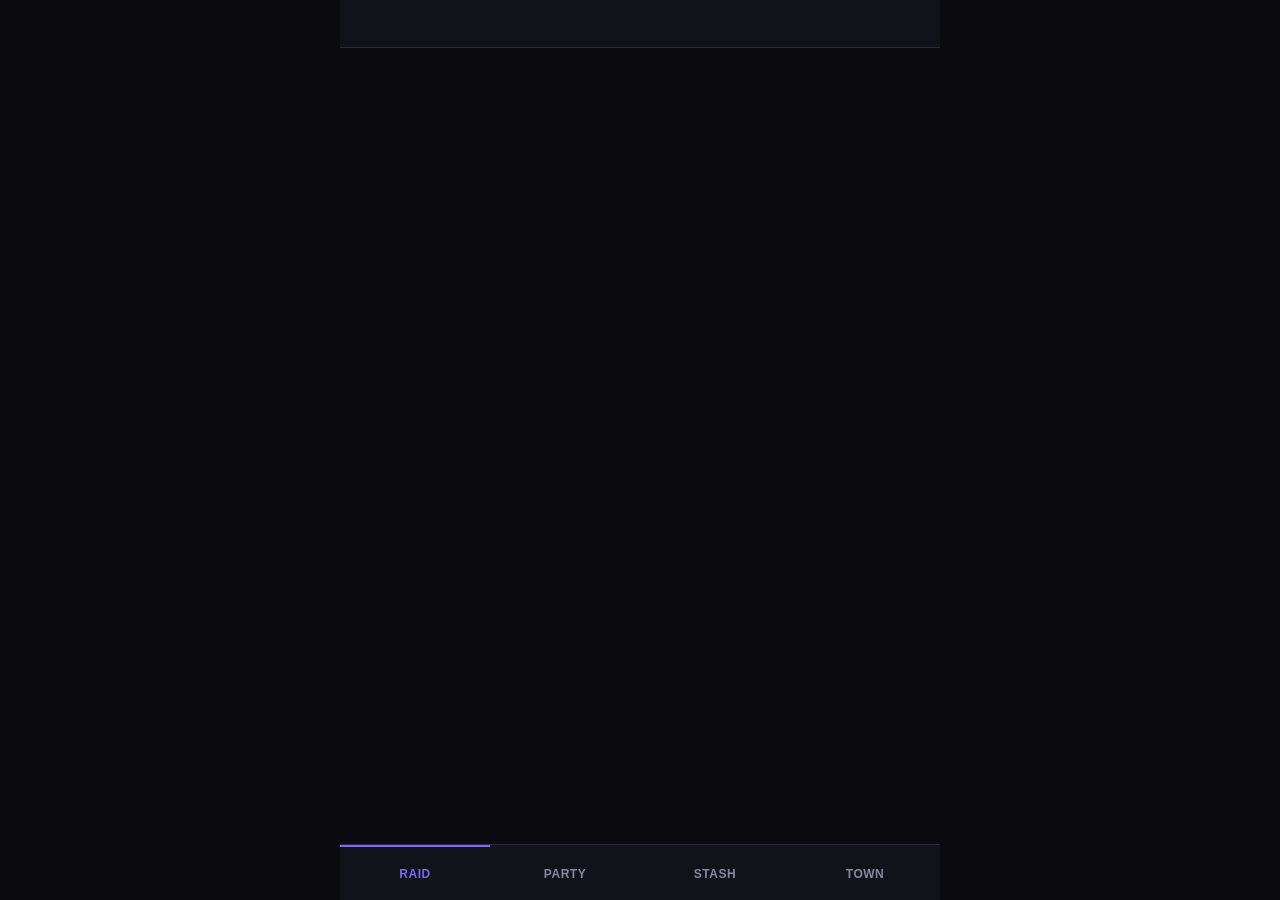
==== commit 71d059b7: "Rebuild project as Voidborn — party-based extraction RPG Full wipe of the old 9,789-line monolithic " ====
--- a/index.html
+++ b/index.html
@@ -1,9789 +1,33 @@
 <!DOCTYPE html>
 <html lang="en">
 <head>
-<meta charset="UTF-8">
-<meta name="viewport" content="width=device-width, initial-scale=1.0, user-scalable=no">
-<title>Void Raiders</title>
-<style>
-html { --accent: #0ff; }
-* { margin:0; padding:0; box-sizing:border-box; -webkit-tap-highlight-color:transparent; }
-body { background:#0a0a1a; color:#d0d0d0; font-family:-apple-system,BlinkMacSystemFont,'Segoe UI',Roboto,sans-serif; font-size:14px; overflow-x:hidden; -webkit-font-smoothing:antialiased; }
-#app { max-width:480px; margin:0 auto; min-height:100vh; display:flex; flex-direction:column; }
-/* Top Bar - SimpleMMO style compact */
-#top-bar { background:#0d0d1f; padding:8px 12px; border-bottom:1px solid #1a1a3a; position:sticky; top:0; z-index:10; }
-#top-bar .row { display:flex; justify-content:space-between; align-items:center; gap:6px; }
-.hud-stat { text-align:center; min-width:48px; }
-.stat-label { color:#556; font-size:9px; text-transform:uppercase; letter-spacing:0.5px; display:block; }
-.stat-val { color:var(--accent); font-size:15px; font-weight:700; font-family:'Courier New',monospace; }
-.gold-val { color:#ffd700; font-family:'Courier New',monospace; font-weight:700; font-size:15px; }
-.energy-val { color:#0f0; font-family:'Courier New',monospace; font-weight:700; }
-/* Main Content - big readable area */
-#content { flex:1; overflow-y:auto; padding:10px 14px; padding-bottom:62px; scroll-behavior:smooth; }
-/* Bottom Nav - SimpleMMO style big clear buttons */
-#nav { position:fixed; bottom:0; left:50%; transform:translateX(-50%); width:100%; max-width:480px; display:flex; background:#0d0d1f; border-top:1px solid #1a1a3a; z-index:10; padding:4px 4px; padding-bottom:max(4px, env(safe-area-inset-bottom)); gap:2px; }
-#nav button { flex:1; padding:8px 2px 6px; background:#111125; border:1px solid #1a1a3a; border-radius:8px; color:#445; font-family:inherit; font-size:10px; font-weight:600; cursor:pointer; transition:all 0.2s; display:flex; flex-direction:column; align-items:center; gap:2px; }
-#nav button .nav-icon { font-size:18px; line-height:1; }
-#nav button.active { color:var(--accent); background:#151535; border-color:var(--accent); box-shadow:0 0 8px rgba(0,255,255,0.1); }
-#nav button:active { transform:scale(0.95); opacity:0.8; }
-/* Buttons - big, clear, easy to tap */
-.btn { display:inline-block; padding:12px 18px; margin:4px; background:#151530; border:1px solid #2a2a4a; border-radius:10px; color:#ccc; font-family:inherit; font-size:14px; font-weight:600; cursor:pointer; min-height:48px; min-width:48px; transition:all 0.15s; user-select:none; text-align:center; }
-.btn:active { background:#252550; transform:scale(0.97); }
-.btn:disabled { opacity:0.3; pointer-events:none; }
-.btn-full { display:block; width:100%; margin:6px 0; }
-.btn-cyan { border-color:#0aa; color:#0ff; background:rgba(0,255,255,0.06); }
-.btn-purple { border-color:#8020cc; color:#b026ff; background:rgba(176,38,255,0.06); }
-.btn-gold { border-color:#aa8800; color:#ffd700; background:rgba(255,215,0,0.06); }
-.btn-green { border-color:#0a0; color:#0f0; background:rgba(0,255,0,0.06); }
-.btn-red { border-color:#b33; color:#f44; background:rgba(255,68,68,0.06); }
-.btn:active { opacity:0.8; }
-/* Rarity Colors */
-.common { color:#999; } .uncommon { color:#0f0; } .rare { color:#5588ff; }
-.epic { color:#b026ff; } .legendary { color:#ffd700; text-shadow:0 0 4px rgba(255,215,0,0.3); } .mythic { color:#ff2060; text-shadow:0 0 8px rgba(255,32,96,0.4); font-weight:700; }
-/* Progress Bar */
-.pbar { background:#0e0e20; border:1px solid #222; height:20px; margin:4px 0; position:relative; border-radius:10px; overflow:hidden; }
-.pbar-sm { height:14px; }
-.pbar-fill { height:100%; transition:width 0.4s ease-out; border-radius:10px; }
-.pbar-text { position:absolute; top:0; left:0; right:0; font-size:11px; line-height:20px; color:#fff; text-align:center; font-weight:600; text-shadow:0 1px 2px rgba(0,0,0,0.8); font-family:'Courier New',monospace; }
-.pbar-sm .pbar-text { font-size:9px; line-height:14px; }
-.pbar-cyan .pbar-fill { background:linear-gradient(90deg,#044,#0cc); }
-.pbar-green .pbar-fill { background:linear-gradient(90deg,#040,#0a0); }
-.pbar-purple .pbar-fill { background:linear-gradient(90deg,#306,#a0f); }
-.pbar-gold .pbar-fill { background:linear-gradient(90deg,#640,#da0); }
-.pbar-red .pbar-fill { background:linear-gradient(90deg,#400,#c44); }
-/* Sections */
-h2 { color:var(--accent); font-size:18px; margin:14px 0 10px; font-weight:700; }
-h3 { color:#889; font-size:13px; margin:12px 0 6px; font-weight:600; text-transform:uppercase; letter-spacing:1px; }
-.card { background:#111125; border:1px solid #1e1e3a; border-radius:10px; padding:14px; margin:8px 0; }
-.card-row { display:flex; align-items:center; gap:12px; }
-.card-icon { font-size:28px; flex-shrink:0; width:40px; text-align:center; }
-.card-body { flex:1; min-width:0; }
-.card-title { font-weight:700; font-size:15px; }
-.card-desc { font-size:12px; color:#667; margin-top:2px; }
-.card-action { flex-shrink:0; }
-.grid2 { display:grid; grid-template-columns:1fr 1fr; gap:8px; }
-.grid3 { display:grid; grid-template-columns:1fr 1fr 1fr; gap:6px; }
-.text-center { text-align:center; }
-.text-sm { font-size:12px; }
-.text-dim { color:#556; }
-.mt { margin-top:10px; }
-.mb { margin-bottom:10px; }
-/* Sub-nav - horizontal scrolling pills */
-.sub-nav { display:flex; gap:6px; overflow-x:auto; padding:6px 0; -webkit-overflow-scrolling:touch; scrollbar-width:none; margin-bottom:8px; }
-.sub-nav::-webkit-scrollbar { display:none; }
-.sub-nav button { flex-shrink:0; padding:8px 16px; border-radius:20px; border:1px solid #2a2a4a; background:#111125; color:#667; font-family:inherit; font-size:12px; font-weight:600; cursor:pointer; transition:all 0.15s; white-space:nowrap; }
-.sub-nav button.active { background:rgba(0,255,255,0.1); border-color:var(--accent); color:var(--accent); }
-.sub-nav button:active { transform:scale(0.95); }
-/* Collapsible Sections */
-.collapse-header { cursor:pointer; user-select:none; padding:8px 0; display:flex; justify-content:space-between; align-items:center; }
-.collapse-header:after { content:'▼'; color:#556; font-size:10px; }
-.collapse-header.collapsed:after { content:'▶'; }
-.collapse-body { overflow:hidden; }
-.collapse-body.hidden { display:none; }
-/* Toast */
-#toast-container { position:fixed; top:50px; left:50%; transform:translateX(-50%); z-index:100; width:90%; max-width:420px; pointer-events:none; }
-.toast { background:#151535; border:1px solid var(--accent); border-radius:10px; padding:10px 14px; margin:6px 0; text-align:center; animation:toastIn 0.3s ease-out; font-size:13px; box-shadow:0 4px 20px rgba(0,0,0,0.5); }
-@keyframes toastIn { from{opacity:0;transform:translateY(-15px) scale(0.95)} to{opacity:1;transform:translateY(0) scale(1)} }
-/* Modal */
-.modal-overlay { position:fixed; top:0; left:0; width:100%; height:100%; background:rgba(0,0,0,0.85); z-index:50; display:flex; align-items:center; justify-content:center; animation:fadeIn 0.2s; }
-.modal { background:#111125; border:1px solid var(--accent); border-radius:14px; padding:20px; max-width:92%; max-height:85vh; overflow-y:auto; }
-@keyframes fadeIn { from{opacity:0} to{opacity:1} }
-/* Combat Log */
-.log { max-height:220px; overflow-y:auto; background:#060612; border:1px solid #1a1a2a; border-radius:8px; padding:8px; font-size:12px; font-family:'Courier New',monospace; line-height:1.5; }
-.log-line { margin:1px 0; padding:2px 6px; border-radius:3px; }
-.dmg-player { color:#f55; background:rgba(255,68,68,0.05); }
-.dmg-enemy { color:#0ff; background:rgba(0,255,255,0.05); }
-.heal { color:#0f0; background:rgba(0,255,0,0.05); }
-/* Followers */
-.follower-card { background:#0e0e22; border:1px solid #1e1e3a; border-radius:8px; padding:10px 12px; margin:6px 0; }
-.follower-card .name { font-weight:700; }
-/* Input */
-input[type="text"] { background:#0e0e22; border:1px solid #2a2a4a; border-radius:8px; color:#ddd; padding:12px 14px; font-family:inherit; font-size:15px; width:100%; }
-input[type="text"]:focus { border-color:var(--accent); outline:none; }
-select { background:#0e0e22; border:1px solid #2a2a4a; border-radius:8px; color:#ddd; padding:12px 14px; font-family:inherit; font-size:15px; }
-/* Number display */
-.num { font-family:'Courier New',monospace; font-weight:700; }
-/* Scrollbar */
-::-webkit-scrollbar { width:3px; }
-::-webkit-scrollbar-track { background:transparent; }
-::-webkit-scrollbar-thumb { background:#2a2a4a; border-radius:2px; }
-/* Hint */
-.hint { background:rgba(0,255,255,0.04); border-left:3px solid var(--accent); padding:10px 14px; margin:8px 0; border-radius:0 8px 8px 0; font-size:13px; color:#8aa; }
-.tutorial-hint { background:rgba(0,255,255,0.08); border:1px solid var(--accent); border-radius:10px; padding:12px 16px; margin:8px 0; font-size:14px; color:#add; text-align:center; animation:tutPulse 2s infinite; }
-@keyframes tutPulse { 0%,100%{box-shadow:0 0 5px rgba(0,255,255,0.1)} 50%{box-shadow:0 0 15px rgba(0,255,255,0.2)} }
-/* Badge */
-.badge { display:inline-block; background:#f44; color:#fff; font-size:9px; font-weight:700; padding:1px 5px; border-radius:8px; min-width:16px; text-align:center; }
-/* Rarity borders */
-.rarity-border-epic { border-color:#b026ff !important; }
-.rarity-border-legendary { border-color:#ffd700 !important; box-shadow:0 0 8px rgba(255,215,0,0.1); }
-.rarity-border-mythic { border-color:#ff2060 !important; box-shadow:0 0 12px rgba(255,32,96,0.15); animation:mythicPulse 2s infinite; }
-@keyframes mythicPulse { 0%,100%{box-shadow:0 0 8px rgba(255,32,96,0.1)} 50%{box-shadow:0 0 16px rgba(255,32,96,0.25)} }
-/* Stat row */
-.stat-row { display:flex; justify-content:space-between; align-items:center; padding:6px 0; border-bottom:1px solid #151530; }
-.stat-row:last-child { border-bottom:none; }
-/* Divider */
-.divider { border:none; border-top:1px solid #1a1a3a; margin:12px 0; }
-/* Pull animations */
-.pull-result { animation:pullReveal 0.4s ease-out; }
-.pull-epic { animation:pullReveal 0.4s; border-color:#b026ff; box-shadow:0 0 20px rgba(176,38,255,0.2); }
-.pull-legendary { animation:pullReveal 0.5s; border-color:#ffd700; box-shadow:0 0 25px rgba(255,215,0,0.25); }
-.pull-mythic { animation:pullReveal 0.6s; border-color:#ff2060; box-shadow:0 0 30px rgba(255,32,96,0.3); }
-@keyframes pullReveal { from{opacity:0;transform:scale(0.8) translateY(10px)} to{opacity:1;transform:scale(1) translateY(0)} }
-/* Splash */
-#splash { position:fixed; top:0; left:0; width:100%; height:100%; background:#0a0a1a; z-index:200; display:flex; flex-direction:column; align-items:center; justify-content:center; }
-#splash .logo { font-size:48px; margin-bottom:10px; animation:splashPulse 2s infinite; }
-@keyframes splashPulse { 0%,100%{opacity:0.6;transform:scale(1)} 50%{opacity:1;transform:scale(1.05)} }
-#splash .title { font-size:28px; font-weight:900; color:var(--accent); text-shadow:0 0 30px rgba(0,255,255,0.4); letter-spacing:4px; margin-bottom:6px; }
-#splash .subtitle { font-size:11px; color:#445; margin-bottom:30px; letter-spacing:3px; }
-#splash .loading-bar { width:220px; height:3px; background:#1a1a2e; border-radius:2px; overflow:hidden; }
-#splash .loading-fill { height:100%; background:linear-gradient(90deg,#066,#0ff,#066); background-size:200%; width:0%; animation:loadFill 1.5s ease-out forwards; }
-@keyframes loadFill { to { width:100% } }
-/* Character creation */
-.class-card { background:#111128; border:2px solid #1e1e3a; border-radius:12px; padding:14px; margin:8px 0; cursor:pointer; transition:all 0.2s; }
-.class-card.selected { border-color:var(--accent); background:#151535; }
-.class-card .class-name { font-size:16px; font-weight:700; }
-.class-card .class-desc { font-size:12px; color:#889; margin-top:2px; }
-.class-card .class-passive { font-size:11px; margin-top:4px; }
-.class-card .class-stats { font-size:10px; color:#556; margin-top:4px; font-family:'Courier New',monospace; }
-.element-btn { padding:10px 18px; margin:3px; border-radius:20px; border:2px solid #333; background:none; color:#ccc; font-family:inherit; font-size:13px; font-weight:600; cursor:pointer; }
-.element-btn.selected { border-color:var(--accent); color:var(--accent); background:rgba(0,255,255,0.08); }
-/* Ticker */
-#ticker-text { animation:tickerFade 5s infinite; }
-@keyframes tickerFade { 0%,85%{opacity:1} 92%,100%{opacity:0} }
-</style>
+  <meta charset="UTF-8">
+  <meta name="viewport" content="width=device-width, initial-scale=1.0, user-scalable=no">
+  <title>Voidborn</title>
+  <link rel="stylesheet" href="css/main.css">
+  <link rel="stylesheet" href="css/ui.css">
+  <link rel="stylesheet" href="css/raid.css">
 </head>
 <body>
-<div id="app">
-  <div id="top-bar">
-    <div class="row">
-      <div class="hud-stat"><span class="stat-label">LV</span><span class="stat-val" id="hud-level">1</span></div>
-      <div class="hud-stat" style="flex:1">
-        <div class="pbar pbar-green pbar-sm" style="margin:0"><div class="pbar-fill" id="hud-energy-fill" style="width:100%"></div><span class="pbar-text">⚡ <span id="hud-energy">100/100</span></span></div>
-      </div>
-      <div class="hud-stat"><span class="gold-val" id="hud-gold">0</span><span class="stat-label"> gold</span></div>
-      <div class="hud-stat"><span style="color:#b026ff;font-family:'Courier New',monospace;font-weight:700" id="hud-gems">10</span><span class="stat-label"> gems</span></div>
+  <div id="app">
+    <header id="hud"></header>
+    <main id="content"></main>
+    <nav id="nav">
+      <button class="nav-btn active" data-tab="raid">Raid</button>
+      <button class="nav-btn" data-tab="party">Party</button>
+      <button class="nav-btn" data-tab="stash">Stash</button>
+      <button class="nav-btn" data-tab="town">Town</button>
+    </nav>
+  </div>
+
+  <!-- Character Creation Modal -->
+  <div id="char-create-overlay" class="modal-overlay hidden">
+    <div class="modal">
+      <h2>Create Your Hero</h2>
+      <div id="char-create"></div>
     </div>
-    <div class="pbar pbar-cyan pbar-sm" style="margin-top:4px"><div class="pbar-fill" id="hud-xp-fill" style="width:0%"></div><span class="pbar-text" id="hud-xp-text">0 / 100 XP</span></div>
-    <div id="hud-title" style="color:#ffd700;text-align:center;font-size:9px;margin-top:2px;letter-spacing:1px;height:14px"></div>
   </div>
-  <div id="content"></div>
-  <div id="nav">
-    <button onclick="showTab('missions')" id="tab-missions"><span class="nav-icon">⚔</span>Fight</button>
-    <button onclick="showTab('skills')" id="tab-skills"><span class="nav-icon">★</span>Skills</button>
-    <button onclick="showTab('gear')" id="tab-gear"><span class="nav-icon">⚙</span>Gear</button>
-    <button onclick="showTab('town')" id="tab-town"><span class="nav-icon">🏰</span>Town</button>
-    <button onclick="showTab('gacha')" id="tab-gacha"><span class="nav-icon">✦</span>Summon</button>
-    <button onclick="showTab('more')" id="tab-more"><span class="nav-icon">☰</span>More</button>
-  </div>
-</div>
-<div id="toast-container"></div>
-<div id="splash"><div class="logo">&#9764;</div><div class="title">VOID RAIDERS</div><div class="subtitle">Enter the Wasteland</div><div class="loading-bar"><div class="loading-fill"></div></div></div>
-<script>
-// ==================== GAME DATA ====================
-const CLASSES = {
-  striker: { name:'Striker', desc:'High damage, fast attacks', power:3, defense:1, speed:3, luck:1,
-    passive:'Adrenaline Rush', passiveDesc:'+15% dmg when enemy below 50% HP', passiveColor:'#f44' },
-  tank: { name:'Tank', desc:'Tanky, slow but strong', power:2, defense:4, speed:1, luck:1,
-    passive:'Fortified', passiveDesc:'20% less dmg when above 70% HP', passiveColor:'#4af' },
-  phantom: { name:'Phantom', desc:'Evasive, lucky, crits', power:2, defense:1, speed:2, luck:3,
-    passive:'Ghost Step', passiveDesc:'25% dodge on first 2 turns', passiveColor:'#b026ff' },
-  berserker: { name:'Berserker', desc:'Gets stronger as HP drops', power:4, defense:1, speed:2, luck:1,
-    passive:'Blood Rage', passiveDesc:'+1% dmg per 1% HP missing', passiveColor:'#f80' },
-  engineer: { name:'Engineer', desc:'Boosts buildings and followers', power:1, defense:3, speed:1, luck:3,
-    passive:'Overclock', passiveDesc:'+15% follower power, -10% building costs', passiveColor:'#0f0' },
-  necromancer: { name:'Necromancer', desc:'Corruption specialist, life steal', power:3, defense:1, speed:1, luck:3,
-    passive:'Soul Siphon', passiveDesc:'Heal 8% of damage dealt', passiveColor:'#a0f' },
-  ranger: { name:'Ranger', desc:'Fast ranged attacker, high dodge', power:2, defense:1, speed:4, luck:1,
-    passive:'Quick Draw', passiveDesc:'Attack twice on first turn', passiveColor:'#af0' },
-  paladin: { name:'Paladin', desc:'Balanced holy warrior', power:2, defense:3, speed:1, luck:2,
-    passive:'Divine Shield', passiveDesc:'Block first hit completely', passiveColor:'#ff0' }
-};
 
-// Skills: 0-3 Combat, 4-7 Gathering, 8-11 Production, 12-14 Utility
-const SKILL_NAMES = [
-  'Melee','Ranged','Corruption','Stealth',
-  'Mining','Scavenging','Harvesting','Hunting',
-  'Crafting','Engineering','Alchemy','Enchanting',
-  'Hacking','Leadership','Survival'
-];
-const SKILL_CATEGORIES = {
-  'Combat':[0,1,2,3], 'Gathering':[4,5,6,7],
-  'Production':[8,9,10,11], 'Utility':[12,13,14]
-};
-const SKILL_DESCS = [
-  'Blade damage, melee power','Gun damage, consistent hits','Dark arts, burst damage, DoTs','Crit rate, assassination bonus',
-  'Ore yield, mineral find','Scrap salvage, junk value','Bio materials, potion ingredients','Monster parts, trophy drops',
-  'Gear creation, repair','Building cost reduction, traps','Potions, buff duration','Gear rerolls, stat upgrades',
-  'Gem find, intel, bounties','Follower buffs, squad size','HP bonus, energy efficiency'
-];
-
-function xpForSkillLevel(lv){ return Math.floor(80 * Math.pow(1.18, lv-1)); }
-function xpForLevel(lv){
-  let base = Math.floor(150 * Math.pow(1.25, lv-1));
-  if(lv <= 3) base = Math.floor(base * 0.7); // Early levels require 30% less XP
-  return base;
-}
-
-const ZONES = [
-  { name:'Rust Flats', minLv:1, missions:[
-    {name:'Scavenge Wreckage',energy:5,enemyHp:50,enemyAtk:5,gold:8,xp:15,skillXp:{0:5,5:5}},
-    {name:'Fight Drifters',energy:8,enemyHp:90,enemyAtk:8,gold:15,xp:25,skillXp:{0:8,7:4}},
-    {name:'Clear Outpost',energy:14,enemyHp:160,enemyAtk:14,gold:30,xp:45,skillXp:{0:12,1:8},boss:true}
-  ]},
-  { name:'Neon Undercity', minLv:6, missions:[
-    {name:'Hack Terminal',energy:10,enemyHp:120,enemyAtk:11,gold:20,xp:30,skillXp:{12:12,3:6}},
-    {name:'Gang Turf War',energy:14,enemyHp:200,enemyAtk:16,gold:35,xp:50,skillXp:{0:10,1:8}},
-    {name:'Syndicate Boss',energy:20,enemyHp:400,enemyAtk:25,gold:65,xp:80,skillXp:{0:15,3:15},boss:true}
-  ]},
-  { name:'The Crucible', minLv:14, missions:[
-    {name:'Mine Void Ore',energy:12,enemyHp:180,enemyAtk:15,gold:28,xp:40,skillXp:{4:15,9:5}},
-    {name:'Ambush Convoy',energy:18,enemyHp:320,enemyAtk:24,gold:50,xp:70,skillXp:{1:15,5:12}},
-    {name:'Warden Mech',energy:26,enemyHp:650,enemyAtk:38,gold:100,xp:120,skillXp:{0:20,2:20},boss:true}
-  ]},
-  { name:'Phantom Reach', minLv:24, missions:[
-    {name:'Scout Anomaly',energy:15,enemyHp:300,enemyAtk:22,gold:40,xp:55,skillXp:{12:15,5:12}},
-    {name:'Void Incursion',energy:22,enemyHp:500,enemyAtk:35,gold:70,xp:90,skillXp:{2:20,7:15}},
-    {name:'Rift Guardian',energy:32,enemyHp:1000,enemyAtk:55,gold:160,xp:200,skillXp:{2:35,14:25},boss:true}
-  ]},
-  { name:'Iron Spire', minLv:36, missions:[
-    {name:'Infiltrate Labs',energy:18,enemyHp:450,enemyAtk:30,gold:55,xp:75,skillXp:{12:20,3:15}},
-    {name:'Siege Walls',energy:26,enemyHp:750,enemyAtk:48,gold:100,xp:130,skillXp:{0:25,9:20}},
-    {name:'Overlord Prime',energy:38,enemyHp:1600,enemyAtk:80,gold:280,xp:320,skillXp:{1:40,2:40},boss:true}
-  ]},
-  { name:'Deadzone', minLv:48, missions:[
-    {name:'Toxic Wastes',energy:20,enemyHp:600,enemyAtk:40,gold:75,xp:100,skillXp:{5:20,6:20,14:10}},
-    {name:'Mutant Swarm',energy:28,enemyHp:1000,enemyAtk:60,gold:130,xp:170,skillXp:{0:30,7:25}},
-    {name:'The Abomination',energy:42,enemyHp:2500,enemyAtk:110,gold:400,xp:450,skillXp:{2:50,14:50},boss:true}
-  ]},
-  { name:'The Abyss', minLv:58, missions:[
-    {name:'Descend Layer',energy:24,enemyHp:900,enemyAtk:55,gold:100,xp:130,skillXp:{14:30,5:25}},
-    {name:'Abyssal Horde',energy:34,enemyHp:1400,enemyAtk:80,gold:170,xp:220,skillXp:{0:35,2:35}},
-    {name:'Void Titan',energy:50,enemyHp:3500,enemyAtk:140,gold:500,xp:500,skillXp:{2:60,3:60},boss:true}
-  ]},
-  { name:'Shattered Realm', minLv:72, missions:[
-    {name:'Reality Fracture',energy:28,enemyHp:1400,enemyAtk:75,gold:150,xp:200,skillXp:{12:30,2:30}},
-    {name:'Dimensional Rift',energy:40,enemyHp:2200,enemyAtk:110,gold:280,xp:350,skillXp:{2:45,14:45}},
-    {name:'Realm Eater',energy:55,enemyHp:5000,enemyAtk:180,gold:750,xp:750,skillXp:{2:90,0:90},boss:true}
-  ]},
-  { name:'The Nexus', minLv:84, missions:[
-    {name:'Nexus Breach',energy:32,enemyHp:2000,enemyAtk:100,gold:200,xp:280,skillXp:{1:50,3:30}},
-    {name:'Omega Squad',energy:45,enemyHp:3500,enemyAtk:150,gold:400,xp:500,skillXp:{0:60,1:60}},
-    {name:'Nexus Core',energy:60,enemyHp:8000,enemyAtk:250,gold:1200,xp:1000,skillXp:{2:125,0:125},boss:true}
-  ]},
-  { name:'Endgame: Void Heart', minLv:95, missions:[
-    {name:'Final Approach',energy:40,enemyHp:4000,enemyAtk:180,gold:350,xp:500,skillXp:{0:60,1:60}},
-    {name:'Void Legion',energy:55,enemyHp:6500,enemyAtk:250,gold:600,xp:800,skillXp:{0:80,2:50,3:50}},
-    {name:'THE VOID ITSELF',energy:75,enemyHp:15000,enemyAtk:400,gold:2500,xp:2000,skillXp:{2:200,0:100,3:100},boss:true}
-  ]},
-  { name:'Ascended Wastes', minLv:100, missions:[
-    {name:'Void Patrol',energy:30,enemyHp:5000,enemyAtk:200,gold:400,xp:600,skillXp:{0:100,2:80}},
-    {name:'Corrupted Siege',energy:45,enemyHp:8000,enemyAtk:300,gold:700,xp:1000,skillXp:{1:120,3:80}},
-    {name:'Ascended Warden',energy:65,enemyHp:18000,enemyAtk:450,gold:1500,xp:1800,skillXp:{2:200,0:150},boss:true}
-  ]},
-  { name:'Shattered Cosmos', minLv:100, missions:[
-    {name:'Star Fragment Hunt',energy:35,enemyHp:7000,enemyAtk:250,gold:500,xp:800,skillXp:{4:100,7:80}},
-    {name:'Cosmic Anomaly',energy:50,enemyHp:12000,enemyAtk:350,gold:900,xp:1200,skillXp:{2:150,12:100}},
-    {name:'Cosmic Titan',energy:75,enemyHp:25000,enemyAtk:500,gold:2000,xp:2500,skillXp:{0:250,2:200},boss:true}
-  ]},
-  { name:'The Eternal Void', minLv:100, missions:[
-    {name:'Void Echo',energy:40,enemyHp:10000,enemyAtk:300,gold:600,xp:1000,skillXp:{2:130,14:80}},
-    {name:'Reality Tear',energy:55,enemyHp:15000,enemyAtk:400,gold:1100,xp:1500,skillXp:{0:180,3:120}},
-    {name:'The Forgotten',energy:80,enemyHp:30000,enemyAtk:600,gold:3000,xp:3000,skillXp:{2:300,0:200},boss:true}
-  ]},
-  { name:'Titan\'s Graveyard', minLv:100, missions:[
-    {name:'Bone Fields',energy:45,enemyHp:12000,enemyAtk:350,gold:700,xp:1100,skillXp:{7:150,5:100}},
-    {name:'Ancient War Machine',energy:60,enemyHp:20000,enemyAtk:450,gold:1300,xp:1800,skillXp:{9:180,0:150}},
-    {name:'Dead Titan',energy:90,enemyHp:40000,enemyAtk:700,gold:4000,xp:4000,skillXp:{0:350,2:250},boss:true}
-  ]},
-  { name:'THE FINAL GATE', minLv:100, missions:[
-    {name:'Gate Keeper',energy:50,enemyHp:15000,enemyAtk:400,gold:800,xp:1500,skillXp:{0:200,1:150}},
-    {name:'Void Armada',energy:70,enemyHp:25000,enemyAtk:550,gold:1800,xp:2500,skillXp:{0:250,2:200,3:150}},
-    {name:'THE FINAL GATE BOSS',energy:100,enemyHp:60000,enemyAtk:900,gold:8000,xp:6000,skillXp:{0:500,2:400,3:300},boss:true}
-  ]}
-];
-
-// Zone elemental weaknesses (#2)
-const ZONE_ELEMENTS = ['fire','ice','fire','void','ice','void','fire','ice','void','physical','void','ice','void','fire','void'];
-const ELEMENT_NAMES = {physical:'Physical',fire:'Fire',ice:'Ice',void:'Void'};
-const ELEMENT_COLORS = {physical:'#aaa',fire:'#f80',ice:'#4af',void:'#b026ff'};
-
-// Talent definitions (#14)
-const TALENT_DEFS = [
-  {id:'power',name:'+5% Power',desc:'+5% combat power per level',max:5},
-  {id:'defense',name:'+5% Defense',desc:'+5% combat defense per level',max:5},
-  {id:'speed',name:'+5% Speed',desc:'+5% combat speed per level',max:5},
-  {id:'luck',name:'+5% Luck',desc:'+5% luck per level',max:5},
-  {id:'goldmin',name:'+3 Gold/min',desc:'+3 gold per minute per level',max:5},
-  {id:'xp',name:'+5% XP',desc:'+5% XP gain per level',max:5},
-  {id:'energy',name:'+5 Energy',desc:'+5 max energy per level',max:5},
-  {id:'crit',name:'+3% Crit',desc:'+3% crit rate per level',max:5},
-  {id:'dodge',name:'+3% Dodge',desc:'+3% dodge rate per level',max:5},
-  {id:'fpow',name:'+5% Follower Power',desc:'+5% follower combat power per level',max:5}
-];
-
-function getTalentLevel(id){ return (G.talents && G.talents[id]) || 0; }
-function getTalentBonus(id){ return getTalentLevel(id) * (id==='goldmin'?3:id==='energy'?5:id==='crit'?3:id==='dodge'?3:5) / 100; }
-
-const BUILDINGS = [
-  {id:'generator',name:'Generator',desc:'Energy regen speed',baseCost:50,costMult:1.8,effect:'energy_regen',slotBonus:'Faster regen per worker'},
-  {id:'foundry',name:'Foundry',desc:'Passive gold/min',baseCost:80,costMult:1.8,effect:'gold_per_min',slotBonus:'+gold/min per worker'},
-  {id:'lab',name:'Lab',desc:'XP boost %',baseCost:100,costMult:2.0,effect:'xp_boost',slotBonus:'+XP% per worker'},
-  {id:'vault',name:'Vault',desc:'Max energy +5/lv',baseCost:60,costMult:1.6,effect:'max_energy',slotBonus:'Guards protect gold from raids'},
-  {id:'barracks',name:'Barracks',desc:'Combat power +3/lv',baseCost:120,costMult:2.0,effect:'combat_power',slotBonus:'+combat power per soldier'},
-  {id:'tavern',name:'Tavern',desc:'Follower happiness +',baseCost:100,costMult:1.8,effect:'happiness',slotBonus:'Slows happiness decay'},
-  {id:'workshop',name:'Workshop',desc:'Crafting speed +',baseCost:90,costMult:1.9,effect:'craft_speed',slotBonus:'+crafting XP per worker'},
-  {id:'shrine',name:'Shrine',desc:'Luck boost +',baseCost:150,costMult:2.2,effect:'luck_boost',slotBonus:'+luck per worker'},
-  {id:'gemmine',name:'Gem Mine',desc:'Passive gem income',baseCost:500,costMult:2.5,effect:'gem_income',slotBonus:'Workers find gems faster'}
-];
-
-function getBuildingSlots(bId, cityIdx){
-  const city = G.cities[cityIdx !== undefined ? cityIdx : G.currentCity];
-  const lv = city.buildings[bId] || 0;
-  return Math.floor(lv / 5) + (lv > 0 ? 1 : 0); // 1 slot at lv1, +1 every 5 levels, max 5 at lv20
-}
-
-function getFollowersInSlot(bId, cityIdx){
-  const ci = cityIdx !== undefined ? cityIdx : G.currentCity;
-  return G.followers.filter(f => f.cityIdx === ci && f.assigned === bId);
-}
-
-function getWallGarrison(cityIdx){
-  const ci = cityIdx !== undefined ? cityIdx : G.currentCity;
-  return G.followers.filter(f => f.cityIdx === ci && f.assigned === 'garrison');
-}
-
-function getGarrisonSlots(cityIdx){
-  const city = G.cities[cityIdx !== undefined ? cityIdx : G.currentCity];
-  return Math.floor(city.wallLevel / 3) + (city.wallLevel > 0 ? 1 : 0); // 1 at lv1, +1 per 3 levels
-}
-
-const GEAR_SLOTS = ['weapon','armor','shield','implant'];
-const GEAR_NAMES = {
-  weapon:['Rusty Blade','Plasma Cutter','Void Edge','Nexus Cannon','Abyssal Reaper','GODSLAYER'],
-  armor:['Scrap Vest','Nano Weave','Void Plate','Nexus Shell','Abyssal Shroud','VOIDBORN MANTLE'],
-  shield:['Tin Buckler','Energy Barrier','Void Ward','Nexus Aegis','Abyssal Wall','ETERNAL AEGIS'],
-  implant:['Basic Chip','Neural Link','Void Eye','Nexus Core','Abyssal Mind','OMNISCIENT EYE']
-};
-const RARITIES = ['common','uncommon','rare','epic','legendary','mythic'];
-const RARITY_MULT = [1, 1.5, 2.2, 3.5, 5, 8];
-const RARITY_NAMES = ['Common','Uncommon','Rare','Epic','Legendary','Mythic'];
-
-const FOLLOWER_NAMES = ['Kira','Rex','Nova','Bolt','Shade','Ember','Frost','Nyx','Axel','Vex','Luna','Drift','Scar','Echo','Blitz','Rune','Cipher','Jinx','Havoc','Onyx','Zara','Pike','Ash','Wraith','Pulse','Viper','Storm','Cinder','Glitch','Haze','Torque','Flux','Aegis','Riven','Sable','Zephyr','Talon','Crow','Slate','Neon','Venom','Siren','Blaze','Thorn','Wren','Dusk','Fang','Riot','Husk','Kael','Lyra','Orion','Solace','Veil','Aero','Bane','Coil','Dread','Edge','Grim','Hex','Indigo','Jade','Knox','Maven','Null','Oxide','Prism','Quake','Rasp','Turret','Ultra','Volta','Warp','Xeno','Yarn','Zenith','Apex','Brink','Clave','Dex','Forge','Mako','Vesper','Crag'];
-const FOLLOWER_CLASSES = ['Fighter','Miner','Crafter','Hacker','Scout','Medic','Guardian','Assassin'];
-const FOLLOWER_CLASS_BONUSES = {
-  Fighter: {bestBuilding:'barracks',bonus:0.5,desc:'+50% in Barracks',combatBonus:0.1},
-  Miner: {bestBuilding:'foundry',bonus:0.5,desc:'+50% in Foundry',combatBonus:0},
-  Crafter: {bestBuilding:'workshop',bonus:0.5,desc:'+50% in Workshop',combatBonus:0},
-  Hacker: {bestBuilding:'lab',bonus:0.5,desc:'+50% in Lab',combatBonus:0.05},
-  Scout: {bestBuilding:'shrine',bonus:0.4,desc:'+40% in Shrine',combatBonus:0.08},
-  Medic: {bestBuilding:'tavern',bonus:0.5,desc:'+50% in Tavern',combatBonus:0,healBonus:0.05},
-  Guardian: {bestBuilding:'vault',bonus:0.5,desc:'+50% in Vault/Garrison',combatBonus:0,defBonus:0.15},
-  Assassin: {bestBuilding:'barracks',bonus:0.3,desc:'+30% in Barracks',combatBonus:0.2}
-};
-const FOLLOWER_ABILITIES = {
-  Fighter: ['Power Strike','War Cry','Shield Bash','Berserker Rage','Titan Blow','Godly Slash'],
-  Miner: ['Ore Sense','Deep Dig','Gemfinder','Rich Vein','Crystal Strike','Mythic Vein'],
-  Crafter: ['Quick Hands','Efficient','Masterwork','Dual Craft','Perfect Form','Legendary Craft'],
-  Hacker: ['Data Siphon','Firewall','Exploit','System Crash','Neural Hack','God Mode'],
-  Scout: ['Eagle Eye','Quick Step','Tracker','Sixth Sense','Ghost Walk','Omniscience'],
-  Medic: ['First Aid','Heal Wave','Revitalize','Mass Heal','Guardian Angel','Miracle'],
-  Guardian: ['Shield Up','Taunt','Fortify','Iron Wall','Unbreakable','Divine Guard'],
-  Assassin: ['Backstab','Poison','Vanish','Death Mark','Shadow Kill','Void Strike']
-};
-// Stars: commons start at 1, each rarity starts +1 higher. Max 5 stars.
-function getStartingStars(rarity){ return Math.min(5, 1 + Math.floor(rarity / 2)); }
-// Star bonuses: each star = +15% power/def
-function getStarMult(stars){ return 1 + (stars - 1) * 0.15; }
-// Cost to activate next star
-function getStarUpgradeCost(currentStars, rarity){
-  return Math.floor(100 * Math.pow(3, currentStars) * (rarity + 1));
-}
-function getStarUpgradeShards(currentStars){
-  return 5 * currentStars;
-}
-
-// ==================== SUMMON TICKETS & BANNERS ====================
-const BANNERS = [
-  {name:'Standard',desc:'Normal rates',featured:null,boost:0},
-  {name:'Fighter Focus',desc:'Fighters 2x rate',featured:'Fighter',boost:2},
-  {name:'Assassin Focus',desc:'Assassins 2x rate',featured:'Assassin',boost:2},
-  {name:'Guardian Focus',desc:'Guardians 2x rate',featured:'Guardian',boost:2},
-  {name:'Medic Focus',desc:'Medics 2x rate',featured:'Medic',boost:2}
-];
-
-function getCurrentBanner(){
-  // Rotates every 4 hours
-  const idx = Math.floor(Date.now() / (4 * 3600 * 1000)) % BANNERS.length;
-  return BANNERS[idx];
-}
-
-// ==================== GAME STATE ====================
-let G = null; // game state
-
-function newCity(cityName){
-  return {
-    name: cityName,
-    buildings: {},
-    defense: 0,
-    wallLevel: 0,
-    population: 0,
-    maxPop: 5,
-    specialty: 'none', // none, military, mining, trade, research
-    raidWins: 0,
-    raidLosses: 0,
-    lastRaid: 0
-  };
-}
-
-const CITY_COSTS = [0, 2000, 8000, 25000, 80000]; // gold cost for 2nd, 3rd, 4th, 5th city
-const CITY_LEVEL_REQ = [1, 15, 30, 55, 80]; // level required
-const SPECIALTIES = {
-  none: {name:'None',desc:'No bonus',bonus:{}},
-  military: {name:'Military',desc:'+15% combat power from this city',bonus:{combat:0.15}},
-  mining: {name:'Mining',desc:'+20% gold/min from this city',bonus:{gold:0.2}},
-  trade: {name:'Trade',desc:'-15% building costs',bonus:{buildCost:-0.15}},
-  research: {name:'Research',desc:'+10% XP from all sources',bonus:{xp:0.1}},
-  fortress: {name:'Fortress',desc:'+30% defense rating',bonus:{defense:0.3}}
-};
-
-function newGame(name, cls){
-  return {
-    name: name,
-    class: cls,
-    level: 1, xp: 0,
-    gold: 100, gems: 15,
-    steps: 0, stepMilestones: 0,
-    energy: 100, maxEnergy: 100,
-    stats: { power:5, defense:5, speed:5, luck:5 },
-    statPoints: 0,
-    skills: [0,0,0,0,0,0,0,0,0,0,0,0,0,0,0], // xp per skill (15)
-    skillLevels: [1,1,1,1,1,1,1,1,1,1,1,1,1,1,1],
-    gear: { weapon:null, armor:null, shield:null, implant:null },
-    inventory: [],
-    cities: [newCity('Outpost Alpha')],
-    currentCity: 0,
-    followers: [],
-    followerIdCounter: 0,
-    missions_completed: 0,
-    bosses_killed: 0,
-    total_kills: 0,
-    total_gold_earned: 0,
-    total_gacha_pulls: 0,
-    tickets1x: 0,
-    tickets10x: 0,
-    shards: 0,
-    wishList: [], // up to 3 follower class names
-    prestige: 0,
-    prestige_bonus: 0, // percent
-    autoSellRarity: -1, // -1 = off, 0+ = auto-sell below this rarity
-    expeditionLog: [], // last 20 expedition results
-    bossKillCounts: {}, // per-mission boss kill tracking
-    fastestKills: {}, // fastest kill turn counts per mission
-    lastSave: Date.now(),
-    lastOnline: Date.now(),
-    achievements: [],
-    combatLog: [],
-    bounties: [],
-    bountyRefreshTime: 0,
-    dungeons_cleared: 0,
-    total_raids_won: 0,
-    // Daily login
-    loginStreak: 0,
-    lastLoginDay: '',
-    // Potions
-    potions: { hp:0, power:0, defense:0, luck:0, xp:0 },
-    activeBuff: null, // {type, turnsLeft}
-    // World boss
-    worldBossHp: 0,
-    worldBossDmgDealt: 0,
-    worldBossKills: 0,
-    // Auto-battle
-    autoBattle: null, // {zoneIdx, missionIdx, followerIds:[]}
-    autoBattleEarnings: { gold:0, xp:0, kills:0 },
-    roamingEnemies: [],
-    // Expeditions
-    expeditions: [],
-    // Research
-    research: {},
-    // Events
-    activeEvent: null,
-    eventEndTime: 0,
-    // Clan
-    clanName: '',
-    clanCouncil: [],
-    clanPerks: {},
-    // Exploration
-    exploredTiles: [],
-    mapPosition: 0,
-    // Ascension
-    ascension: 0,
-    worldTier: 1,
-    arenaFloor: 1,
-    resources: {ore:0,scrap:0,data:0,bio:0},
-    // Dungeon keys
-    dungeonKeys: { basic:0, advanced:0, nightmare:0 },
-    // Hall of fame
-    records: { highestHit:0, fastestDungeon:999, longestStreak:0, totalDmgDealt:0 },
-    // Challenges
-    challenges: [],
-    challengeMonth: '',
-    challengesClaimed: 0,
-    // Relics
-    relics: [],
-    equippedRelics: [],
-    // Bestiary
-    bestiary: {},
-    // Nightmare clears
-    nightmareClears: 0,
-    // Black market
-    marketStock: [],
-    // Weather system
-    weather: 'clear',
-    weatherChangeTime: 0,
-    // Secret achievement tracking
-    secretAchievements: [],
-    legendaryPullCount: 0,
-    combatBonusGold: 0,
-    mysteryBoxes: 0,
-    marketRefreshTime: 0,
-    // Faction system
-    faction: '',
-    factionRep: 0,
-    factionPower: {},
-    // Void rifts
-    activeRift: null,
-    riftsCompleted: 0,
-    // Tournaments
-    lastTournament: 0,
-    tournamentsWon: 0,
-    // Titles
-    activeTitle: '',
-    unlockedTitles: [],
-    // Lore
-    loreFragments: [],
-    // Notification log
-    notificationLog: [],
-    // Quick actions
-    quickActions: [],
-    // Gambling
-    gamblingWins: 0, gamblingLosses: 0,
-    // Win streak
-    winStreak: 0, bestWinStreak: 0,
-    firsts: {},
-    milestones: {},
-    // Daily dungeon
-    dailyDungeonDate: '', dailyDungeonCleared: false,
-    // Wanted board
-    wantedTargets: [], wantedRefreshTime: 0,
-    // Awakened followers
-    awakenedCount: 0,
-    // City sieges
-    capturedCities: [], tributeGold: 0,
-    // Corruption zones
-    corruptedZones: {},
-    // Bounty contracts
-    followerContracts: [],
-    // === NEW FEATURES ===
-    // Elemental system (#2)
-    element: 'physical',
-    // Mastery badges (#12)
-    masteryBadges: {},
-    // Passive talent points (#14)
-    talentPoints: 0,
-    talents: {},
-    talentPointsAwarded: 0,
-    // Awakened legacy bonus (#17)
-    awakenedDmgBonus: 0,
-    // Endless Void mode (#18)
-    endlessRecord: 0,
-    // Boss Rush (#19)
-    bossRushCleared: false,
-    // Secret Shop (#20)
-    secretShop: null,
-    secretShopExpiry: 0,
-    // Treasure Maps (#21)
-    treasureMaps: 0,
-    // Faction War (#22)
-    factionWarResult: null,
-    factionWarWeek: '',
-    // Artifact Fragments (#23)
-    artifactFragments: 0,
-    artifacts: [],
-    // Blueprints (#24)
-    blueprints: [],
-    // War Chest (#25)
-    warChest: { amount: 0, depositTime: 0 },
-    // Milestone rewards tracking (#11)
-    skillMilestonesAwarded: [],
-    // Damage recap tracking (#9 combat)
-    lastDamageRecap: null,
-    // === 25 NEW FEATURES ===
-    // 1. Stock Market
-    investments: {},
-    stockPrices: { VoidCorp:100, NeonTech:80, IronWorks:60, BioGen:120, CryptoVoid:200 },
-    // 2. Crafting Queue
-    craftQueue: [],
-    // 4. (Follower Salary handled in game loop)
-    // 6. Bounty Hunter Rank
-    bountiesCompleted: 0,
-    // 7. Material Quality
-    fineResources: { ore:0, scrap:0, data:0, bio:0 },
-    pristineResources: { ore:0, scrap:0, data:0, bio:0 },
-    // 8. Luxury Upgrades
-    luxuryPurchases: { goldenName:0, extraStat:0, energyBoost:0, luckCharm:0, xpTome:0 },
-    // 9. Daily Gift Exchange
-    lastGiftExchange: 0,
-    // 11. Gear Loadout Presets
-    gearPresets: [],
-    // 12. Battle Statistics
-    combatStats: { totalDmgDealt:0, totalHits:0, totalCrits:0, dodgeCount:0, potionsUsed:0, highestCombo:0 },
-    // 16. Session Stats
-    sessionStart: Date.now(),
-    sessionStats: { gold:0, xp:0, kills:0 },
-    // 18. Auto-Potion Toggle
-    autoPotionEnabled: true,
-    // 19. Compact Mode
-    compactMode: false,
-    // 21. Challenge Dungeons
-    challengeDungeonClears: {},
-    // 22. Seasonal Boss
-    lastSeasonalBossKill: '',
-    // 23. World Events
-    worldEvent: null,
-    worldEventEnd: 0,
-    // 24. Memory Match high score
-    memoryMatchWins: 0,
-    // 25. Prestige Shop
-    prestigeShopPurchases: {},
-    // Transient state fields
-    _followerSort: '',
-    _lastCombatMission: null,
-    _lastCombatStats: null,
-    lastDamageRecap: null,
-    talentPointsAwarded: 0,
-    awakenedDmgBonus: 0,
-    challengesClaimed: 0,
-    // Tutorial
-    tutorialStep: 0,
-    // Accent color
-    accentColor: 'cyan',
-    // Custom follower names
-    customNames: []
-  };
-}
-
-// Compatibility: G.buildings points to current city's buildings
-function getCityBuildings(){ return G.cities[G.currentCity].buildings; }
-function getCity(){ return G.cities[G.currentCity]; }
-function getAllBuildingLevel(bId){
-  // Sum building level across all cities
-  let total = 0;
-  G.cities.forEach(c => { total += c.buildings[bId] || 0; });
-  return total;
-}
-
-function save(){
-  if(!G) return;
-  G.lastSave = Date.now();
-  G.lastOnline = Date.now();
-  localStorage.setItem('voidraiders_save', JSON.stringify(G));
-}
-
-function load(){
-  try {
-    const d = localStorage.getItem('voidraiders_save');
-    if(d){ G = JSON.parse(d); return true; }
-  } catch(e){}
-  return false;
-}
-
-function toast(msg, color, duration){
-  const c = document.getElementById('toast-container');
-  const d = document.createElement('div');
-  d.className = 'toast';
-  if(color) d.style.borderColor = color;
-  d.textContent = msg;
-  c.appendChild(d);
-  setTimeout(()=>{ d.style.opacity='0'; d.style.transition='opacity 0.3s'; setTimeout(()=>d.remove(),300); }, duration||2500);
-}
-
-function showLevelUp(level){
-  const LEVEL_GATES = {5:'Arena',10:'Roaming Enemies',15:'Wanted Board',20:'Dungeons',30:'World Boss',40:'Tournament',50:'Seasonal Boss'};
-  const unlocked = LEVEL_GATES[level] || '';
-  const overlay = document.createElement('div');
-  overlay.style.cssText = 'position:fixed;top:0;left:0;width:100%;height:100%;background:rgba(0,20,40,0.9);z-index:200;display:flex;flex-direction:column;align-items:center;justify-content:center;animation:fadeIn 0.3s;cursor:pointer';
-  let inner = '<div style="font-size:64px;color:#0ff;text-shadow:0 0 20px #0ff,0 0 40px #0ff;font-weight:900">' + level + '</div>';
-  inner += '<div style="font-size:32px;color:#ffd700;text-shadow:0 0 12px rgba(255,215,0,0.5);margin:12px 0;font-weight:700">LEVEL UP!</div>';
-  inner += '<div style="font-size:18px;color:#0f0;margin:8px 0">+3 Stat Points</div>';
-  if(unlocked) inner += '<div style="font-size:20px;color:#ff2060;margin:12px 0;text-shadow:0 0 10px rgba(255,32,96,0.5)">NEW UNLOCK: ' + unlocked + '!</div>';
-  inner += '<div style="font-size:12px;color:#888;margin-top:20px">Tap to dismiss</div>';
-  overlay.innerHTML = inner;
-  document.body.appendChild(overlay);
-  const dismiss = () => { overlay.style.opacity='0'; overlay.style.transition='opacity 0.3s'; setTimeout(()=>overlay.remove(),300); };
-  overlay.addEventListener('click', dismiss);
-  setTimeout(dismiss, 2500);
-}
-
-function checkFirstTime(type){
-  if(!G.firsts) G.firsts = {};
-  if(G.firsts[type]) return false;
-  G.firsts[type] = true;
-  return true;
-}
-
-// Format large numbers: 1200 -> "1.2K", 1500000 -> "1.5M"
-function fmtNum(n){
-  if(n === undefined || n === null) return '0';
-  if(n >= 1000000) return (n/1000000).toFixed(1) + 'M';
-  if(n >= 10000) return (n/1000).toFixed(1) + 'K';
-  if(n >= 1000) return (n/1000).toFixed(1) + 'K';
-  return String(n);
-}
-
-// Collapsible section helper
-function toggleCollapse(id){
-  const el = document.getElementById('collapse-'+id);
-  const header = document.getElementById('ch-'+id);
-  if(!el) return;
-  el.classList.toggle('hidden');
-  if(header) header.classList.toggle('collapsed');
-}
-
-function collapseSection(id, title, content, startOpen){
-  const open = startOpen !== false;
-  return '<div id="ch-'+id+'" class="collapse-header'+(open?'':' collapsed')+'" onclick="toggleCollapse(\''+id+'\')"><b>'+title+'</b></div>' +
-    '<div id="collapse-'+id+'" class="collapse-body'+(open?'':' hidden')+'">'+content+'</div>';
-}
-
-// ==================== WEATHER SYSTEM ====================
-const WEATHER_TYPES = [
-  { id:'clear', name:'Clear Skies', desc:'No effect', color:'#aaa' },
-  { id:'storm', name:'Ion Storm', desc:'-10% speed', color:'#4af' },
-  { id:'void_surge', name:'Void Surge', desc:'+10% corruption dmg', color:'#b026ff' },
-  { id:'lucky_stars', name:'Lucky Stars', desc:'+5 luck', color:'#ffd700' },
-  { id:'harsh_winds', name:'Harsh Winds', desc:'+5% dodge', color:'#8f8' }
-];
-
-function updateWeather(){
-  if(!G) return;
-  if(Date.now() > (G.weatherChangeTime || 0)){
-    const types = WEATHER_TYPES.map(w => w.id);
-    let newW = types[Math.floor(Math.random() * types.length)];
-    if(newW !== G.weather){
-      G.weather = newW;
-      const wInfo = WEATHER_TYPES.find(w => w.id === newW);
-      toast('Weather changed: ' + wInfo.name + ' (' + wInfo.desc + ')', wInfo.color);
-    }
-    G.weatherChangeTime = Date.now() + 600000; // 10 minutes
-  }
-}
-
-function getWeatherInfo(){
-  return WEATHER_TYPES.find(w => w.id === (G.weather || 'clear')) || WEATHER_TYPES[0];
-}
-
-// ==================== FOLLOWER DISPLAY NAME ====================
-function getFollowerDisplayName(f){
-  if(!f) return '???';
-  let prefix = '';
-  if(f.level >= 50) prefix = 'Legendary ';
-  else if(f.level >= 25){
-    const titles = ['Veteran','Scarred','Honored','Hardened','Exalted','Seasoned','Proven'];
-    // Deterministic title based on follower id
-    const idx = Math.abs(Math.floor(f.id * 7)) % titles.length;
-    prefix = titles[idx] + ' ';
-  }
-  return prefix + (f.customName || f.name);
-}
-
-// ==================== MYSTERY BOX ====================
-function awardMysteryBox(){
-  const roll = Math.random();
-  let reward = '';
-  if(roll < 0.35){
-    const gold = 100 + Math.floor(Math.random() * 901);
-    G.gold += gold; G.total_gold_earned += gold;
-    reward = '+' + gold + ' gold';
-  } else if(roll < 0.55){
-    const gems = 1 + Math.floor(Math.random() * 5);
-    G.gems += gems;
-    reward = '+' + gems + ' gems';
-  } else if(roll < 0.72){
-    G.tickets1x = (G.tickets1x||0) + 1;
-    reward = '+1 Summon Ticket';
-  } else if(roll < 0.87){
-    const keyTypes = ['basic','advanced','nightmare'];
-    const kt = keyTypes[Math.floor(Math.random()*keyTypes.length)];
-    G.dungeonKeys[kt] = (G.dungeonKeys[kt]||0) + 1;
-    reward = '+1 ' + kt + ' dungeon key';
-  } else {
-    // Random resource bundle
-    const res = ['ore','scrap','data','bio'];
-    const r = res[Math.floor(Math.random()*res.length)];
-    const amt = 5 + Math.floor(Math.random()*16);
-    G.resources[r] = (G.resources[r]||0) + amt;
-    reward = '+' + amt + ' ' + r;
-  }
-  toast('MYSTERY BOX opened! ' + reward, '#ff2060');
-  return reward;
-}
-
-// ==================== CORE MECHANICS ====================
-function getMaxEnergy(){
-  let base = 100;
-  const vaultLv = getAllBuildingLevel('vault');
-  base += vaultLv * 5;
-  if(hasSynergy('energy')) base += 10;
-  base += getResearchBonus('maxEnergy');
-  base += getRelicBonus('maxEnergy');
-  // Talent bonus (#14)
-  if(G.talents) base += getTalentLevel('energy') * 5;
-  // Feature 8: Luxury Energy Boost
-  if(G.luxuryPurchases) base += (G.luxuryPurchases.energyBoost||0) * 20;
-  return base;
-}
-
-function getEnergyRegenRate(){
-  let base = 30;
-  const genLv = getAllBuildingLevel('generator');
-  base = Math.max(5, base - genLv * 2);
-  return base;
-}
-
-function getXpBoost(){
-  let boost = 1 + (G.prestige_bonus / 100);
-  const labLv = getAllBuildingLevel('lab');
-  boost += labLv * 0.05;
-  G.cities.forEach(c => {
-    if(c.specialty === 'research') boost += SPECIALTIES.research.bonus.xp;
-  });
-  boost += getResearchBonus('combatXp') + getClanBonus('xp');
-  boost += getEventBonus('xp');
-  boost += getFactionBonus('xp');
-  const loreBonuses = getLoreBonuses();
-  boost += loreBonuses.xp || 0;
-  // Talent bonus (#14)
-  if(G.talents) boost += getTalentBonus('xp');
-  // Feature 8: XP Tome
-  if(G.luxuryPurchases) boost += (G.luxuryPurchases.xpTome||0) * 0.03;
-  // Feature 25: Prestige Shop permanent XP
-  if(G.prestigeShopPurchases && G.prestigeShopPurchases.permDropRate) boost += 0; // xp handled separately
-  return boost;
-}
-
-// Best combat skill determines primary style
-function getPrimaryCombatSkill(){
-  let best = 0, bestLv = G.skillLevels[0];
-  for(let i = 1; i <= 3; i++){
-    if(G.skillLevels[i] > bestLv){ best = i; bestLv = G.skillLevels[i]; }
-  }
-  return best; // 0=Melee,1=Ranged,2=Corruption,3=Stealth
-}
-
-function getCombatPower(){
-  let p = G.stats.power;
-  const bLv = getAllBuildingLevel('barracks');
-  p += bLv * 3;
-  // Military specialty bonus
-  G.cities.forEach(c => {
-    if(c.specialty === 'military') p += Math.floor(p * SPECIALTIES.military.bonus.combat);
-  });
-  for(const slot of GEAR_SLOTS){
-    if(G.gear[slot]) p += G.gear[slot].power || 0;
-  }
-  const cls = CLASSES[G.class];
-  p += cls.power * G.level;
-  // Set bonus, research, clan, world tier
-  p = Math.floor(p * getSetPowerMult());
-  p = Math.floor(p * (1 + getResearchBonus('combatPower') + getClanBonus('power') + getRelicBonus('power')));
-  // Follower gear power for combat followers
-  const activeFollowerGear = G.followers.filter(f => f.assigned === 'combat').reduce((s,f) => s + (f._gearPower||0), 0);
-  p += activeFollowerGear;
-  // Combat skill bonuses
-  p += Math.floor(G.skillLevels[0] * 1.5); // Melee: raw power
-  p += Math.floor(G.skillLevels[1] * 1.0); // Ranged: steady power
-  p += Math.floor(G.skillLevels[2] * 2.0); // Corruption: high burst
-  // Stealth gives crit not power
-  // Leadership boosts follower contribution
-  let leadershipMult = 1 + G.skillLevels[13] * 0.015;
-  if(G.skillLevels[13] >= 99) leadershipMult += 0.5; // COMMANDER: +50% follower power
-  const activeFollowers = G.followers.filter(f => f.assigned === 'combat');
-  activeFollowers.forEach(f => { p += Math.floor(f.level * f.power * 0.5 * leadershipMult); });
-  // Skill Total Level Milestones (#13)
-  const totalSkillLv = G.skillLevels.reduce((sum, lv) => sum + lv, 0);
-  if(totalSkillLv >= 1000) p = Math.floor(p * 1.20);
-  else if(totalSkillLv >= 500) p = Math.floor(p * 1.15);
-  else if(totalSkillLv >= 250) p = Math.floor(p * 1.10);
-  else if(totalSkillLv >= 100) p = Math.floor(p * 1.05);
-  // Talent bonus (#14)
-  if(G.talents) p = Math.floor(p * (1 + getTalentBonus('power')));
-  // Legacy bonus from awakened (#17)
-  if(G.awakenedDmgBonus) p = Math.floor(p * (1 + G.awakenedDmgBonus * 0.01));
-  // Feature 25: Prestige Shop follower power bonus
-  if(G.prestigeShopPurchases && G.prestigeShopPurchases.permFollowerPower){
-    const fpBonus = G.prestigeShopPurchases.permFollowerPower * 0.10;
-    const followerContrib = activeFollowers.reduce((s,f) => s + Math.floor(f.level * f.power * 0.5), 0);
-    p += Math.floor(followerContrib * fpBonus);
-  }
-  return Math.floor(p);
-}
-
-function getCombatDefense(){
-  let d = G.stats.defense;
-  for(const slot of GEAR_SLOTS){
-    if(G.gear[slot]) d += G.gear[slot].defense || 0;
-  }
-  const cls = CLASSES[G.class];
-  d += cls.defense * G.level;
-  // Survival skill: +2 def per level
-  d += Math.floor(G.skillLevels[14] * 2);
-  // Talent bonus (#14)
-  if(G.talents) d = Math.floor(d * (1 + getTalentBonus('defense')));
-  return Math.floor(d);
-}
-
-function getCombatSpeed(){
-  let s = G.stats.speed;
-  const cls = CLASSES[G.class];
-  s += cls.speed * Math.floor(G.level/2);
-  // Stealth adds speed
-  s += Math.floor(G.skillLevels[3] * 0.8);
-  // Talent bonus (#14)
-  if(G.talents) s = Math.floor(s * (1 + getTalentBonus('speed')));
-  return Math.floor(s);
-}
-
-function getLuck(){
-  let l = G.stats.luck;
-  const cls = CLASSES[G.class];
-  l += cls.luck * Math.floor(G.level/3);
-  const shrineLv = getAllBuildingLevel('shrine');
-  l += shrineLv * 2;
-  // Scavenging boosts luck
-  l += Math.floor(G.skillLevels[5] * 0.5);
-  // Stealth boosts crit/luck
-  l += Math.floor(G.skillLevels[3] * 0.5);
-  l += getRelicBonus('luck') + getClanBonus('luck');
-  l += getRelicBonus('speed'); // speed relic adds to luck calc too
-  // Talent bonus (#14)
-  if(G.talents) l = Math.floor(l * (1 + getTalentBonus('luck')));
-  // Feature 8: Luck Charm
-  if(G.luxuryPurchases) l += (G.luxuryPurchases.luckCharm||0) * 5;
-  return Math.floor(l);
-}
-
-// Skill milestone unlocks - returns array of {level, desc, unlocked}
-function getSkillUnlocks(idx){
-  const lv = G.skillLevels[idx];
-  const unlocks = {
-    0: [{lv:10,desc:'+5% melee dmg'},{lv:25,desc:'+8% melee dmg'},{lv:50,desc:'Cleave: 20% chance hit twice'},{lv:75,desc:'+12% melee dmg'},{lv:99,desc:'BERSERKER: +30% dmg under 40% HP'}],
-    1: [{lv:10,desc:'+5% ranged dmg'},{lv:25,desc:'Piercing: ignore 8% def'},{lv:50,desc:'+10% ranged dmg'},{lv:75,desc:'15% double tap chance'},{lv:99,desc:'DEADEYE: +20% accuracy & dmg'}],
-    2: [{lv:10,desc:'+5% corruption dmg'},{lv:25,desc:'Poison: DoT 8% per hit'},{lv:50,desc:'+12% corruption dmg'},{lv:75,desc:'Life drain: heal 5% of dmg'},{lv:99,desc:'VOID LORD: 12% chance 2x burst'}],
-    3: [{lv:10,desc:'+3% crit rate'},{lv:25,desc:'+5% crit rate'},{lv:50,desc:'Crit dmg x2.5 (was x2)'},{lv:75,desc:'2% assassinate chance on low HP'},{lv:99,desc:'SHADOW: +15% crit, +10% dodge'}],
-    4: [{lv:10,desc:'+8% ore yield'},{lv:25,desc:'Rare ore chance'},{lv:50,desc:'15% double ore chance'},{lv:75,desc:'+gem chance from mining'},{lv:99,desc:'MASTER MINER: +5 passive gold/min'}],
-    5: [{lv:10,desc:'+3% loot drop rate'},{lv:25,desc:'+5% loot drop rate'},{lv:50,desc:'Slightly better rarity rolls'},{lv:75,desc:'+8% loot drop rate'},{lv:99,desc:'SCAVENGER LORD: +8 passive gold/min'}],
-    6: [{lv:10,desc:'Basic potions unlocked'},{lv:25,desc:'Medium potions'},{lv:50,desc:'Strong potions'},{lv:75,desc:'Rare herb find'},{lv:99,desc:'HERBALIST: potions cost 50% less'}],
-    7: [{lv:10,desc:'+trophy drops'},{lv:25,desc:'Monster parts +30%'},{lv:50,desc:'Rare beast tracking'},{lv:75,desc:'Boss weak spots (+15% dmg)'},{lv:99,desc:'APEX HUNTER: +25% boss dmg'}],
-    8: [{lv:10,desc:'Craft uncommon gear'},{lv:25,desc:'Craft rare gear'},{lv:50,desc:'Craft epic gear'},{lv:75,desc:'Craft legendary gear'},{lv:99,desc:'ARTISAN: craft mythic gear'}],
-    9: [{lv:10,desc:'-5% building cost'},{lv:25,desc:'-10% building cost'},{lv:50,desc:'-15% building cost'},{lv:75,desc:'-20% building cost'},{lv:99,desc:'ARCHITECT: -30% building cost'}],
-    10:[{lv:10,desc:'Craft HP potions'},{lv:25,desc:'Craft buff potions'},{lv:50,desc:'Stronger buffs'},{lv:75,desc:'Rare elixirs'},{lv:99,desc:'ALCHEMIST: buffs last 50% longer'}],
-    11:[{lv:10,desc:'Reroll 1 stat on gear'},{lv:25,desc:'Boost gear +10%'},{lv:50,desc:'Attempt rarity upgrade'},{lv:75,desc:'Better boost rates'},{lv:99,desc:'ENCHANTER: +50% enchant success'}],
-    12:[{lv:10,desc:'+2% gem find'},{lv:25,desc:'+3% gem find'},{lv:50,desc:'Bounty board unlocked'},{lv:75,desc:'Intel: see enemy stats'},{lv:99,desc:'HACKER LORD: +50% gem find'}],
-    13:[{lv:10,desc:'Follower stats +5%'},{lv:25,desc:'Follower XP +20%'},{lv:50,desc:'Happiness decay -30%'},{lv:75,desc:'Happiness decay -50%'},{lv:99,desc:'COMMANDER: follower power +50%'}],
-    14:[{lv:10,desc:'+30 max HP'},{lv:25,desc:'-8% energy cost'},{lv:50,desc:'+60 max HP'},{lv:75,desc:'-15% energy cost'},{lv:99,desc:'SURVIVOR: +100 HP, -20% energy cost'}]
-  };
-  return (unlocks[idx]||[]).map(u => ({...u, unlocked: lv >= u.lv}));
-}
-
-function getGoldPerMin(){
-  const fLv = getAllBuildingLevel('foundry');
-  let base = fLv * 2;
-  // Foundry workers across all cities
-  const workers = G.followers.filter(f => f.assigned === 'foundry' && f.happiness > 20);
-  workers.forEach(f => { base += Math.floor(f.level * 0.5) + 1; });
-  // Mining specialty bonus
-  G.cities.forEach(c => {
-    if(c.specialty === 'mining') base = Math.floor(base * (1 + SPECIALTIES.mining.bonus.gold));
-  });
-  // Master Miner 99: passive gold income
-  if(G.skillLevels[4] >= 99) base += 5;
-  // Scavenger Lord 99: passive gold income
-  if(G.skillLevels[5] >= 99) base += 8;
-  // Trade routes
-  base += getTradeRouteIncome();
-  // Research & prestige bonuses
-  base += getResearchBonus('goldPerMin');
-  base += Math.floor(getPrestigeBonus('goldMin'));
-  // Relic & clan bonuses
-  base += getRelicBonus('goldMin');
-  base += getClanBonus('gold');
-  // Talent bonus (#14)
-  if(G.talents) base += getTalentLevel('goldmin') * 3;
-  // Feature 10: Inflation Protection
-  if(G.gold > 100000) base = Math.floor(base * 0.75);
-  else if(G.gold > 50000) base = Math.floor(base * 0.90);
-  return base;
-}
-
-function addXp(amount){
-  amount = Math.floor(amount * getXpBoost());
-  G.xp += amount;
-  let needed = xpForLevel(G.level);
-  while(G.xp >= needed && G.level < 100){
-    G.xp -= needed;
-    G.level++;
-    G.statPoints += 3;
-    showLevelUp(G.level);
-    updateChallengeProgress('levels', 1);
-    // Level milestone gems (front-loaded)
-    if(G.level <= 10) G.gems += 3; // 3 gems per level early
-    else if(G.level <= 25) G.gems += 2;
-    else if(G.level <= 50) G.gems += 1;
-    // Ticket milestones
-    if(G.level === 15 || G.level === 30 || G.level === 50){ G.tickets1x = (G.tickets1x||0) + 1; toast('+1 Summon Ticket!','#0ff'); }
-    if(G.level === 75 || G.level === 100){ G.tickets10x = (G.tickets10x||0) + 1; toast('+1 10x Summon Ticket!!','#ffd700'); }
-    // Talent points (#14): 1 per 5 levels
-    if(G.level % 5 === 0){
-      if(!G.talentPoints) G.talentPoints = 0;
-      G.talentPoints++;
-      toast('+1 Talent Point! (Level ' + G.level + ')', '#b026ff');
-    }
-    checkAchievements();
-    needed = xpForLevel(G.level);
-  }
-  if(G.level >= 100) G.xp = Math.min(G.xp, needed);
-}
-
-function addSkillXp(skillIdx, amount){
-  amount = Math.floor(amount * getXpBoost());
-  G.skills[skillIdx] += amount;
-  let needed = xpForSkillLevel(G.skillLevels[skillIdx]);
-  while(G.skills[skillIdx] >= needed && G.skillLevels[skillIdx] < 99){
-    G.skills[skillIdx] -= needed;
-    G.skillLevels[skillIdx]++;
-    toast(SKILL_NAMES[skillIdx] + ' level ' + G.skillLevels[skillIdx] + '!', '#b026ff');
-    needed = xpForSkillLevel(G.skillLevels[skillIdx]);
-    // Mastery badge (#12)
-    if(G.skillLevels[skillIdx] === 99){
-      if(!G.masteryBadges) G.masteryBadges = {};
-      G.masteryBadges[skillIdx] = true;
-      toast(SKILL_NAMES[skillIdx] + ' MASTERED! Badge earned!', '#ffd700');
-    }
-  }
-  // Milestone rewards every 100 skill levels (#11)
-  checkSkillMilestones();
-}
-
-function checkSkillMilestones(){
-  if(!G.skillMilestonesAwarded) G.skillMilestonesAwarded = [];
-  const total = G.skillLevels.reduce((s,l) => s+l, 0);
-  const milestones = [
-    {lv:100, gold:500, gems:5, desc:'100 Total Skill Levels'},
-    {lv:250, gold:1500, gems:10, desc:'250 Total Skill Levels'},
-    {lv:500, gold:3000, gems:20, t1x:3, desc:'500 Total Skill Levels'},
-    {lv:750, gold:5000, gems:30, t1x:5, desc:'750 Total Skill Levels'},
-    {lv:1000, gold:10000, gems:50, t10x:1, desc:'1000 Total Skill Levels'},
-    {lv:1250, gold:15000, gems:75, t10x:2, desc:'1250 Total Skill Levels'},
-    {lv:1500, gold:25000, gems:100, t10x:3, desc:'1500 Total Skill Levels'}
-  ];
-  milestones.forEach(m => {
-    if(total >= m.lv && !G.skillMilestonesAwarded.includes(m.lv)){
-      G.skillMilestonesAwarded.push(m.lv);
-      G.gold += m.gold; G.total_gold_earned += m.gold;
-      G.gems += m.gems;
-      if(m.t1x) G.tickets1x = (G.tickets1x||0) + m.t1x;
-      if(m.t10x) G.tickets10x = (G.tickets10x||0) + m.t10x;
-      toast('MILESTONE: ' + m.desc + '! +' + m.gold + 'g +' + m.gems + ' gems' + (m.t1x?' +'+m.t1x+' tickets':'') + (m.t10x?' +'+m.t10x+' 10x tickets':''), '#ffd700');
-    }
-  });
-}
-
-function generateGear(missionLevel, isBoss, zoneHint){
-  const luck = getLuck();
-  let rarityRoll = Math.random() * 10000;
-  let luckBonus = luck * 3; // luck shifts the roll
-  rarityRoll = Math.max(0, rarityRoll - luckBonus);
-  let rarity = 0;
-  if(rarityRoll < 0.1) rarity = 5;         // 0.001% Mythic
-  else if(rarityRoll < 10) rarity = 4;     // 0.1% Legendary
-  else if(rarityRoll < 400) rarity = 3;    // 4% Epic
-  else if(rarityRoll < 1500) rarity = 2;   // 11% Rare
-  else if(rarityRoll < 4000) rarity = 1;   // 25% Uncommon
-  // else ~60% Common
-  if(isBoss && rarity < 2) rarity = 2; // boss guarantees rare+
-
-  // Zone-weighted loot (#7)
-  let slot;
-  if(zoneHint !== undefined && zoneHint >= 0){
-    const roll = Math.random();
-    if(zoneHint <= 2){ // early zones favor weapons
-      slot = roll < 0.45 ? 'weapon' : roll < 0.65 ? 'armor' : roll < 0.85 ? 'shield' : 'implant';
-    } else if(zoneHint <= 5){ // mid zones favor armor
-      slot = roll < 0.25 ? 'weapon' : roll < 0.55 ? 'armor' : roll < 0.80 ? 'shield' : 'implant';
-    } else { // late zones favor implants
-      slot = roll < 0.20 ? 'weapon' : roll < 0.35 ? 'armor' : roll < 0.55 ? 'shield' : 'implant';
-    }
-  } else {
-    slot = GEAR_SLOTS[Math.floor(Math.random()*GEAR_SLOTS.length)];
-  }
-  const names = GEAR_NAMES[slot];
-  const name = names[rarity] || names[names.length-1];
-  const mult = RARITY_MULT[rarity];
-  const basePower = Math.floor((3 + missionLevel * 1.5) * mult);
-
-  // Skill requirement based on rarity and slot
-  let reqSkill = -1, reqLevel = 0;
-  if(rarity >= 2){ // Rare+ gear has skill requirements
-    if(slot === 'weapon'){
-      reqSkill = [0,1,2,3][Math.floor(Math.random()*4)]; // combat skill
-      reqLevel = Math.floor(5 + rarity * 8 + missionLevel * 0.3);
-    } else if(slot === 'armor' || slot === 'shield'){
-      reqSkill = 14; // Survival
-      reqLevel = Math.floor(3 + rarity * 6 + missionLevel * 0.2);
-    } else if(slot === 'implant'){
-      reqSkill = [8,11,12][Math.floor(Math.random()*3)]; // Crafting/Enchanting/Hacking
-      reqLevel = Math.floor(5 + rarity * 7 + missionLevel * 0.25);
-    }
-    reqLevel = Math.min(99, reqLevel);
-  }
-
-  // Critical craft: 2% chance for a special prefix with stat bonus
-  let critPrefix = '';
-  let critPowerBonus = 0;
-  let critDefBonus = 0;
-  if(Math.random() < 0.02){
-    const critTypes = [
-      { prefix:'Perfected', powerMult:1.15, defMult:1.15 },
-      { prefix:'Blessed', powerMult:1.10, defMult:1.20 },
-      { prefix:'Cursed', powerMult:1.25, defMult:0.95 },
-      { prefix:'Ancient', powerMult:1.12, defMult:1.12 },
-      { prefix:'Void-Touched', powerMult:1.18, defMult:1.08 }
-    ];
-    const ct = critTypes[Math.floor(Math.random()*critTypes.length)];
-    critPrefix = ct.prefix + ' ';
-    critPowerBonus = ct.powerMult;
-    critDefBonus = ct.defMult;
-  }
-
-  let finalPower = slot === 'weapon' ? basePower : Math.floor(basePower * 0.3);
-  let finalDef = slot === 'armor' || slot === 'shield' ? basePower : Math.floor(basePower * 0.2);
-  if(critPowerBonus > 0){ finalPower = Math.floor(finalPower * critPowerBonus); finalDef = Math.floor(finalDef * critDefBonus); }
-
-  return {
-    id: Date.now() + Math.random(),
-    name: critPrefix + name,
-    slot: slot,
-    rarity: rarity,
-    power: finalPower,
-    defense: finalDef,
-    level: Math.max(1, Math.floor(missionLevel * mult * 0.5)),
-    reqSkill: reqSkill,
-    reqLevel: reqLevel,
-    critCraft: critPrefix !== ''
-  };
-}
-
-// ==================== COMBAT ====================
-function runCombat(mission, zoneIdx){
-  if(G.energy < mission.energy){
-    toast('Not enough energy! Need ' + mission.energy, '#f44');
-    return;
-  }
-  G.energy -= mission.energy;
-
-  let playerPower = getCombatPower();
-  let playerDef = getCombatDefense();
-  const playerSpeed = getCombatSpeed();
-  let playerMaxHp = 50 + G.level * 10 + G.stats.defense * 3;
-  // Survival skill HP bonuses
-  if(G.skillLevels[14] >= 10) playerMaxHp += 30;
-  if(G.skillLevels[14] >= 50) playerMaxHp += 60;
-  if(G.skillLevels[14] >= 99) playerMaxHp += 100;
-  // Synergy: Power Grid
-  if(hasSynergy('energy')) playerMaxHp += 10;
-  // Potion buffs
-  if(G.activeBuff && G.activeBuff.type === 'power') playerPower = Math.floor(playerPower * 1.2);
-  if(G.activeBuff && G.activeBuff.type === 'defense') playerDef = Math.floor(playerDef * 1.2);
-  // Hunting boss damage bonus
-  const huntingBossBonus = (mission.boss && G.skillLevels[7] >= 99) ? 1.25 : (mission.boss && G.skillLevels[7] >= 75) ? 1.15 : 1;
-  playerPower = Math.floor(playerPower * huntingBossBonus);
-  let playerHp = playerMaxHp;
-
-  let enemyHp = Math.floor(mission.enemyHp * (1 + zoneIdx * 0.15));
-  const enemyMaxHp = enemyHp;
-  const enemyAtk = Math.floor(mission.enemyAtk * (1 + zoneIdx * 0.1));
-
-  let log = [];
-  let turn = 0;
-  let won = false;
-
-  // Weather effects
-  const weatherId = G.weather || 'clear';
-  let weatherSpeedMod = 1;
-  let weatherDodgeBonus = 0;
-  let weatherLuckBonus = 0;
-  let weatherCorruptMod = 1;
-  if(weatherId === 'storm') weatherSpeedMod = 0.9;
-  if(weatherId === 'harsh_winds') weatherDodgeBonus = 5;
-  if(weatherId === 'lucky_stars') weatherLuckBonus = 5;
-  if(weatherId === 'void_surge') weatherCorruptMod = 1.1;
-
-  // Combo counter
-  let comboCount = 0;
-  let maxCombo = 0;
-
-  // Battle Rage meter (#4)
-  let rage = 0;
-
-  // Damage recap tracking (#9)
-  let totalDmgDealt = 0;
-  let totalDmgTaken = 0;
-  let critsLanded = 0;
-  // Follower damage tracking for MVP (#6)
-  let followerDmgMap = {};
-  // Enemy shield from special ability (#1)
-  let enemyShieldActive = false;
-
-  // Random event tracking
-  let bonusGoldEvent = false;
-  let enemyEnrageTurns = 0;
-  let enemyConfusedTurn = false;
-
-  // Elemental bonus (#2)
-  const playerElement = G.element || 'physical';
-  const zoneWeakness = ZONE_ELEMENTS[zoneIdx] || 'physical';
-  const elementMatch = playerElement === zoneWeakness;
-
-  log.push('--- ' + mission.name + ' ---');
-  const wInfo = getWeatherInfo();
-  if(weatherId !== 'clear') log.push('Weather: ' + wInfo.name + ' (' + wInfo.desc + ')');
-  if(elementMatch) log.push('<span style="color:' + ELEMENT_COLORS[playerElement] + '">ELEMENT MATCH! ' + ELEMENT_NAMES[playerElement] + ' vs weakness! +20% dmg</span>');
-  log.push('Your HP: ' + playerHp + ' | Enemy HP: ' + enemyHp);
-
-  while(playerHp > 0 && enemyHp > 0 && turn < 50){
-    turn++;
-
-    // Random mid-combat events (~10% per turn)
-    if(Math.random() < 0.10){
-      const eventRoll = Math.random();
-      if(eventRoll < 0.25){
-        // Void rift - enemy confused, skips attack
-        enemyConfusedTurn = true;
-        log.push('  >> A VOID RIFT opens! Enemy confused for this turn!');
-      } else if(eventRoll < 0.50){
-        // Health pack
-        const healAmt = Math.floor(playerMaxHp * 0.15);
-        playerHp = Math.min(playerMaxHp, playerHp + healAmt);
-        log.push('  >> You find a health pack! +' + healAmt + ' HP');
-      } else if(eventRoll < 0.75){
-        // Enemy enrage
-        enemyEnrageTurns = 2;
-        log.push('  >> Enemy ENRAGES! +30% ATK for 2 turns!');
-      } else {
-        // Lucky find - bonus gold
-        bonusGoldEvent = true;
-        log.push('  >> Lucky find! Bonus gold at the end of this fight!');
-      }
-    }
-
-    // Player attacks
-    let dmg = Math.max(1, playerPower - Math.floor(enemyAtk * 0.2) + Math.floor(Math.random()*5));
-    // Elemental bonus (#2)
-    if(elementMatch) dmg = Math.floor(dmg * 1.20);
-    // Combo damage bonus
-    if(comboCount >= 10) dmg = Math.floor(dmg * 1.20);
-    else if(comboCount >= 5) dmg = Math.floor(dmg * 1.10);
-    // Enemy shield debuff from special ability (#1)
-    if(enemyShieldActive){ dmg = Math.floor(dmg * 0.7); enemyShieldActive = false; }
-    // Rage burst (#4)
-    if(rage >= 100){
-      dmg = Math.floor(dmg * 2);
-      log.push('  RAGE BURST! 2x damage unleashed!');
-      rage = 0;
-    }
-    // Weather: corruption damage bonus
-    if(weatherCorruptMod > 1 && G.skillLevels[2] > 0) dmg = Math.floor(dmg * weatherCorruptMod);
-    // Class passives
-    if(G.class === 'striker' && enemyHp < enemyMaxHp * 0.5) dmg = Math.floor(dmg * 1.15);
-    if(G.class === 'berserker') dmg = Math.floor(dmg * (1 + (1 - playerHp/playerMaxHp) * 0.01 * 100)); // +1% per 1% HP missing
-    if(G.class === 'necromancer'){ playerHp = Math.min(playerMaxHp, playerHp + Math.floor(dmg * 0.08)); } // Soul Siphon
-    if(G.class === 'ranger' && turn === 1) dmg = Math.floor(dmg * 2); // Quick Draw: double first turn
-    // XP potion buff
-    // (handled at XP reward, not here)
-    // Combat skill modifiers
-    const primary = getPrimaryCombatSkill();
-    // Melee bonuses
-    if(G.skillLevels[0] >= 10) dmg = Math.floor(dmg * 1.05);
-    if(G.skillLevels[0] >= 25) dmg = Math.floor(dmg * 1.08);
-    if(G.skillLevels[0] >= 75) dmg = Math.floor(dmg * 1.12);
-    if(G.skillLevels[0] >= 99 && playerHp < playerMaxHp * 0.4) dmg = Math.floor(dmg * 1.3); // Berserker
-    // Ranged bonuses
-    if(G.skillLevels[1] >= 25) dmg += Math.floor(enemyAtk * 0.08); // Pierce
-    if(G.skillLevels[1] >= 50) dmg = Math.floor(dmg * 1.1);
-    if(G.skillLevels[1] >= 99) dmg = Math.floor(dmg * 1.2); // Deadeye
-    // Corruption bonuses
-    if(G.skillLevels[2] >= 10) dmg = Math.floor(dmg * 1.05);
-    if(G.skillLevels[2] >= 50) dmg = Math.floor(dmg * 1.12);
-    // VOID LORD: 12% chance for 2x burst
-    if(G.skillLevels[2] >= 99 && Math.random() < 0.12){
-      dmg = Math.floor(dmg * 2);
-      log.push('  VOID BURST! x2 damage!');
-    }
-    let corruptionDoT = 0;
-    if(G.skillLevels[2] >= 25) corruptionDoT = Math.floor(dmg * 0.08); // Poison DoT
-    // Crit chance (stealth)
-    // Luck potion
-    let critRate = getLuck() + weatherLuckBonus;
-    if(G.activeBuff && G.activeBuff.type === 'luck') critRate = Math.floor(critRate * 1.3);
-    if(G.skillLevels[3] >= 10) critRate += 3;
-    if(G.skillLevels[3] >= 25) critRate += 5;
-    if(G.skillLevels[3] >= 99) critRate += 15;
-    // Synergy: War Blessing
-    if(hasSynergy('crit')) critRate += 10;
-    // Talent crit bonus (#14)
-    critRate += getTalentLevel('crit') * 3;
-    let critMult = 2;
-    if(G.skillLevels[3] >= 50) critMult = 2.5;
-    // Assassination: only on enemies below 20% HP
-    if(G.skillLevels[3] >= 75 && enemyHp < enemyMaxHp * 0.2 && Math.random() < 0.02){ enemyHp = 0; log.push('Turn ' + turn + ': ASSASSINATE! Finished them off!'); }
-    let isCrit = false;
-    if(Math.random()*100 < critRate && enemyHp > 0){
-      // Combo Finisher (#8): combo 7+ and crit = 3x instead of normal crit
-      if(comboCount >= 7){
-        dmg = Math.floor(dmg * 3);
-        log.push('Turn ' + turn + ': FINISHER! x3 CRIT for ' + dmg + ' damage!');
-      } else {
-        dmg = Math.floor(dmg * critMult);
-        log.push('Turn ' + turn + ': You CRIT for ' + dmg + ' damage!');
-      }
-      isCrit = true;
-      critsLanded++;
-    } else if(enemyHp > 0){
-      log.push('Turn ' + turn + ': You deal ' + dmg + ' damage.');
-    }
-    // Corruption DoT
-    if(corruptionDoT > 0 && enemyHp > 0){ enemyHp -= corruptionDoT; totalDmgDealt += corruptionDoT; }
-    // Corruption life drain (5% of dmg)
-    if(G.skillLevels[2] >= 75){ playerHp = Math.min(playerMaxHp, playerHp + Math.floor(dmg * 0.05)); }
-    // Melee cleave
-    if(G.skillLevels[0] >= 50 && Math.random() < 0.25){
-      const cleave = Math.floor(dmg * 0.5);
-      enemyHp -= cleave;
-      totalDmgDealt += cleave;
-      log.push('  CLEAVE! +' + cleave + ' bonus damage!');
-    }
-    // Ranged double tap
-    if(G.skillLevels[1] >= 75 && Math.random() < 0.2){
-      const dt = Math.floor(dmg * 0.6);
-      enemyHp -= dt;
-      totalDmgDealt += dt;
-      log.push('  DOUBLE TAP! +' + dt + ' bonus damage!');
-    }
-    enemyHp -= dmg;
-    totalDmgDealt += dmg;
-    rage += 10; // Rage: +10 per hit dealt (#4)
-    comboCount++; // landed a hit
-    if(comboCount > maxCombo) maxCombo = comboCount;
-    if(comboCount >= 3) log.push('  COMBO x' + comboCount + '!' + (comboCount >= 10 ? ' (+20% dmg)' : comboCount >= 5 ? ' (+10% dmg)' : ''));
-    // Show rage every 5 turns (#4)
-    if(turn % 5 === 0 && rage > 0 && rage < 100) log.push('  [Rage: ' + rage + '/100]');
-    if(enemyHp <= 0){ won = true; break; }
-
-    // Enemy attacks
-    // Check if enemy is confused this turn (void rift event)
-    if(enemyConfusedTurn){
-      log.push('Turn ' + turn + ': Enemy is CONFUSED and stumbles around!');
-      enemyConfusedTurn = false;
-    } else {
-      let eDmg = Math.max(1, enemyAtk - Math.floor(playerDef * 0.3) + Math.floor(Math.random()*3));
-      // Enemy enrage buff
-      if(enemyEnrageTurns > 0){ eDmg = Math.floor(eDmg * 1.3); enemyEnrageTurns--; }
-      // Critical Defense (#5): 8% chance to BLOCK (15% for Tank)
-      let blockChance = G.class === 'tank' ? 15 : 8;
-      if(Math.random() * 100 < blockChance){
-        eDmg = Math.floor(eDmg * 0.4);
-        log.push('Turn ' + turn + ': BLOCK! Reduced incoming damage by 60%!');
-      }
-      // Class passives (defense)
-      let dodgeRate = Math.min(35, playerSpeed * 0.5 * weatherSpeedMod);
-      if(G.class === 'phantom' && turn <= 2) dodgeRate += 25;
-      if(G.class === 'ranger') dodgeRate += 8; // Rangers naturally dodgy
-      if(G.skillLevels[3] >= 99) dodgeRate += 10;
-      dodgeRate += weatherDodgeBonus; // Weather: harsh winds dodge bonus
-      // Talent dodge bonus (#14)
-      dodgeRate += getTalentLevel('dodge') * 3;
-      if(G.class === 'tank' && playerHp > playerMaxHp * 0.7) eDmg = Math.floor(eDmg * 0.8);
-      // Paladin: Divine Shield blocks first hit
-      if(G.class === 'paladin' && turn === 1){ eDmg = 0; log.push('Turn 1: DIVINE SHIELD blocks the attack!'); }
-      if(Math.random()*100 < dodgeRate && eDmg > 0){
-        log.push('Turn ' + turn + ': Enemy attacks but you DODGE!');
-        // Counter-Attack (#3): 30% chance after dodge for 50% damage
-        if(Math.random() < 0.30){
-          const counterDmg = Math.floor(playerPower * 0.5);
-          enemyHp -= counterDmg;
-          totalDmgDealt += counterDmg;
-          log.push('  COUNTER! ' + counterDmg + ' damage!');
-          if(enemyHp <= 0){ won = true; break; }
-        }
-        // Dodge keeps combo alive
-      } else {
-        playerHp -= eDmg;
-        totalDmgTaken += eDmg;
-        rage += 20; // Rage: +20 per hit taken (#4)
-        comboCount = 0; // took damage, reset combo
-        log.push('Turn ' + turn + ': Enemy deals ' + eDmg + ' damage. (HP: ' + Math.max(0,playerHp) + ')');
-      }
-      // Enemy special abilities (#1): 10% chance after enemy attacks
-      if(enemyHp > 0 && Math.random() < 0.10){
-        if(zoneIdx <= 2){
-          const healAmt = Math.floor(enemyMaxHp * 0.10);
-          enemyHp = Math.min(enemyMaxHp, enemyHp + healAmt);
-          log.push('  >> Enemy heals 10% HP! (+' + healAmt + ')');
-        } else if(zoneIdx <= 5){
-          enemyShieldActive = true;
-          log.push('  >> Enemy shields! -30% dmg next turn!');
-        } else if(zoneIdx <= 8){
-          enemyEnrageTurns = Math.max(enemyEnrageTurns, 2);
-          log.push('  >> Enemy enrages! +25% ATK for 2 turns!');
-        } else {
-          const addHp = Math.floor(enemyMaxHp * 0.50);
-          enemyHp += addHp;
-          log.push('  >> Enemy summons add! +50% HP! (+' + addHp + ')');
-        }
-      }
-      // HP potion auto-use at low HP (Feature 18: respects toggle)
-      if(playerHp > 0 && playerHp < playerMaxHp * 0.25 && G.potions.hp > 0 && (G.autoPotionEnabled !== false)){
-        G.potions.hp--;
-        const heal = Math.floor(playerMaxHp * 0.3);
-        playerHp = Math.min(playerMaxHp, playerHp + heal);
-        log.push('  Auto-used HP Potion! Healed ' + heal + ' HP');
-        if(!G.combatStats) G.combatStats = {totalDmgDealt:0,totalHits:0,totalCrits:0,dodgeCount:0,potionsUsed:0,highestCombo:0};
-        G.combatStats.potionsUsed = (G.combatStats.potionsUsed||0) + 1;
-      }
-    }
-  }
-
-  let rewards = { gold:0, xp:0, gear:null, skillXp:{} };
-
-  if(won){
-    log.push('=== VICTORY! ===');
-    // Damage Recap (#9)
-    log.push('--- DAMAGE RECAP ---');
-    log.push('Total Damage Dealt: ' + totalDmgDealt + ' | Taken: ' + totalDmgTaken);
-    log.push('Turns: ' + turn + ' | Crits: ' + critsLanded);
-    G.total_kills++;
-    G.missions_completed++;
-    if(checkFirstTime('mission_win')){ G.gems += 3; toast('\uD83C\uDFC6 FIRST VICTORY! +3 bonus gems!', '#ffd700'); }
-    // Feature 12: Battle Statistics
-    if(!G.combatStats) G.combatStats = {totalDmgDealt:0,totalHits:0,totalCrits:0,dodgeCount:0,potionsUsed:0,highestCombo:0};
-    G.combatStats.totalDmgDealt = (G.combatStats.totalDmgDealt||0) + totalDmgDealt;
-    G.combatStats.totalHits = (G.combatStats.totalHits||0) + turn;
-    G.combatStats.totalCrits = (G.combatStats.totalCrits||0) + critsLanded;
-    if(maxCombo > (G.combatStats.highestCombo||0)) G.combatStats.highestCombo = maxCombo;
-    // Feature 16: Session Stats
-    if(!G.sessionStats) G.sessionStats = {gold:0,xp:0,kills:0};
-    G.sessionStats.kills = (G.sessionStats.kills||0) + 1;
-    // Feature 6: Bounty Hunter Rank
-    G.bountiesCompleted = (G.bountiesCompleted||0) + 1;
-    updateChallengeProgress('kills', 1);
-    recordBestiaryKill(mission.name, mission.gold, mission.xp);
-    // Boss kill counter (#8)
-    if(!G.bossKillCounts) G.bossKillCounts = {};
-    G.bossKillCounts[mission.name] = (G.bossKillCounts[mission.name]||0) + 1;
-    if(mission.boss){
-      G.bosses_killed++; updateBountyProgress('boss', 1);
-      if(checkFirstTime('boss_kill')){ G.gems += 5; toast('\uD83C\uDFC6 FIRST BOSS KILL! +5 bonus gems!', '#ffd700'); }
-      if(Math.random() < 0.04){ G.tickets1x = (G.tickets1x||0) + 1; toast('+1 Summon Ticket!','#0ff'); }
-      // Blueprint drop (#24): 1% from boss kills
-      if(Math.random() < 0.01){
-        if(!G.blueprints) G.blueprints = [];
-        const bpNames = ['Void Saber Blueprint','Nexus Helm Blueprint','Abyss Guard Blueprint','Omega Implant Blueprint','Titan Gauntlet Blueprint'];
-        const bpName = bpNames[Math.floor(Math.random()*bpNames.length)];
-        if(!G.blueprints.includes(bpName)){
-          G.blueprints.push(bpName);
-          log.push('BLUEPRINT DROP: ' + bpName + '!');
-          toast('Blueprint found: ' + bpName, '#ffd700');
-        }
-      }
-    }
-    updateBountyProgress('kill', 1);
-
-    rewards.gold = Math.floor(mission.gold * (1 + Math.random()*0.3));
-    // Overkill Bonus (#10)
-    if(Math.abs(enemyHp) > enemyMaxHp * 0.5){
-      const overkillBonus = Math.floor(rewards.gold * 0.25);
-      rewards.gold += overkillBonus;
-      log.push('OVERKILL! +' + overkillBonus + ' bonus gold!');
-    }
-    rewards.xp = mission.xp;
-    rewards.skillXp = mission.skillXp || {};
-
-    // Loot drop chance
-    let dropChance = mission.boss ? 50 : 15 + (getLuck() + weatherLuckBonus) * 0.3;
-    // Scavenging skill boosts drop rate
-    if(G.skillLevels[5] >= 10) dropChance += 5;
-    if(G.skillLevels[5] >= 25) dropChance += 5;
-    if(G.skillLevels[5] >= 50) dropChance += 3; // Better rarity handled elsewhere
-    if(Math.random()*100 < dropChance){
-      rewards.gear = generateGear(G.level, mission.boss, zoneIdx);
-    }
-    // Treasure Map drop (#21): 3% from missions
-    if(Math.random() < 0.03){
-      if(!G.treasureMaps) G.treasureMaps = 0;
-      G.treasureMaps++;
-      log.push('You found a TREASURE MAP!');
-      toast('+1 Treasure Map!', '#ffd700');
-    }
-
-    // XP potion & synergy bonuses
-    let xpMult = 1;
-    // First zone (Rust Flats) gives 50% more XP to help early game
-    if(zoneIdx === 0) xpMult += 0.5;
-    if(G.activeBuff && G.activeBuff.type === 'xp') xpMult += 0.25;
-    if(hasSynergy('skillxp')) xpMult += 0.08;
-
-    G.gold += rewards.gold;
-    G.total_gold_earned += rewards.gold;
-    // Feature 16: Session Stats
-    if(G.sessionStats) G.sessionStats.gold = (G.sessionStats.gold||0) + rewards.gold;
-    if(G.sessionStats) G.sessionStats.xp = (G.sessionStats.xp||0) + Math.floor(rewards.xp * xpMult);
-    addXp(Math.floor(rewards.xp * xpMult));
-    for(const sk in rewards.skillXp){
-      addSkillXp(parseInt(sk), Math.floor(rewards.skillXp[sk] * xpMult));
-    }
-    if(rewards.gear){
-      // Auto-sell check (#3)
-      if(G.autoSellRarity >= 0 && rewards.gear.rarity < G.autoSellRarity){
-        const autoPrice = rewards.gear.level * (rewards.gear.rarity+1) * 3;
-        G.gold += autoPrice; G.total_gold_earned += autoPrice;
-        log.push('Auto-sold: ' + rewards.gear.name + ' [' + RARITY_NAMES[rewards.gear.rarity] + '] for ' + autoPrice + 'g');
-        rewards.gear = null;
-      } else {
-        G.inventory.push(rewards.gear);
-        log.push('LOOT: ' + rewards.gear.name + ' [' + RARITY_NAMES[rewards.gear.rarity] + ']' + (rewards.gear.critCraft ? ' ★CRITICAL CRAFT★' : ''));
-      }
-    }
-    log.push('+' + rewards.gold + ' gold, +' + Math.floor(rewards.xp * xpMult) + ' XP');
-    addFactionRep(1 + (mission.boss ? 5 : 0));
-    addWinStreak();
-    // Apply streak multiplier to rewards
-    rewards.gold = Math.floor(rewards.gold * getStreakMult());
-    checkTitles();
-    // Lore fragment chance
-    if(Math.random() < 0.02){ const lf = findLoreFragment(); if(lf) log.push('LORE: Found "'+lf.piece+'" ('+lf.set+')'); }
-    // Tiny ticket chance on any mission win
-    if(Math.random() < 0.008){
-      G.tickets1x = (G.tickets1x||0) + 1;
-      log.push('+1 Summon Ticket!');
-    }
-    // Bonus gold from random event
-    if(bonusGoldEvent){
-      const bonus = Math.floor(rewards.gold * 0.5) + 10;
-      G.gold += bonus; G.total_gold_earned += bonus;
-      rewards.gold += bonus;
-      log.push('Lucky find bonus: +' + bonus + ' gold!');
-    }
-    // Lucky drop: 0.5% chance for Mystery Box on any kill
-    if(Math.random() < 0.005){
-      log.push('A shimmering MYSTERY BOX drops!');
-      const boxReward = awardMysteryBox();
-      log.push('Mystery Box: ' + boxReward);
-    }
-    // Resource drops from missions (#10)
-    const resTypes = ['ore','scrap','data','bio'];
-    const resDrop = resTypes[Math.floor(Math.random()*resTypes.length)];
-    const resAmt = 1 + Math.floor(Math.random()*3);
-    addResource(resDrop, resAmt);
-    log.push('+' + resAmt + ' ' + resDrop);
-
-    // Turn counter (#16)
-    log.push('Completed in ' + turn + ' turns.');
-    if(!G.fastestKills) G.fastestKills = {};
-    if(!G.fastestKills[mission.name] || turn < G.fastestKills[mission.name]){
-      G.fastestKills[mission.name] = turn;
-      if(G.fastestKills[mission.name] <= turn) log.push('New fastest kill: ' + turn + ' turns!');
-    }
-    if(!G.records) G.records = {};
-    if(!G.records.fastestKill || turn < G.records.fastestKill) G.records.fastestKill = turn;
-
-    // Max combo display & tracking
-    if(maxCombo >= 3) log.push('Max Combo: x' + maxCombo);
-    if(!G._maxComboEver || maxCombo > G._maxComboEver) G._maxComboEver = maxCombo;
-    // Weather luck bonus for loot
-    if(weatherLuckBonus > 0) log.push('Lucky Stars granted +' + weatherLuckBonus + ' luck this fight.');
-    // Track win with 1 HP for secret achievement
-    if(playerHp === 1) G._wonWith1Hp = true;
-    // Post-combat MVP (#6)
-    const combatFollowersForMVP = G.followers.filter(f => f.assigned === 'combat' && f.happiness > 20);
-    if(combatFollowersForMVP.length > 0){
-      let mvp = combatFollowersForMVP[0], mvpDmg = 0;
-      combatFollowersForMVP.forEach(f => {
-        const fDmg = Math.floor(f.level * f.power * (f.rarity+1) * 0.1);
-        if(fDmg > mvpDmg){ mvpDmg = fDmg; mvp = f; }
-      });
-      log.push('MVP: ' + (mvp.name||'Unknown') + ' contributed ~' + mvpDmg + ' equivalent damage!');
-    }
-    // Artifact fragment drop (#23) from nightmare zones 7+
-    if(zoneIdx >= 7 && Math.random() < 0.05){
-      G.artifactFragments = (G.artifactFragments||0) + 1;
-      log.push('+1 Artifact Fragment! (' + G.artifactFragments + '/10)');
-      toast('+1 Artifact Fragment!', '#ff2060');
-    }
-  } else {
-    log.push('=== DEFEAT ===');
-    log.push('You were overwhelmed...');
-    resetWinStreak();
-  }
-
-  // Decrement potion buff
-  if(G.activeBuff){
-    G.activeBuff.turnsLeft--;
-    if(G.activeBuff.turnsLeft <= 0){ G.activeBuff = null; }
-  }
-
-  G.combatLog = log;
-  G._lastCombatMission = {mission, zoneIdx}; // For quick repeat (#12)
-  G._lastCombatStats = {
-    enemyName: mission.name, playerName: G.name||'Player',
-    playerHp: Math.max(0,playerHp), playerMaxHp: playerMaxHp,
-    enemyMaxHp: enemyMaxHp, dmgDealt: totalDmgDealt, dmgTaken: totalDmgTaken,
-    turns: turn, crits: critsLanded, maxCombo: maxCombo, isBoss: !!mission.boss
-  };
-  checkAchievements();
-  save();
-  showCombatResult(log, won, rewards);
-}
-
-function showCombatResult(log, won, rewards){
-  const cs = G._lastCombatStats || {};
-  const rarityColors = ['#999','#0f0','#5588ff','#b026ff','#ffd700','#ff2060'];
-  let html = '<div class="text-center">';
-
-  // Victory/Defeat banner
-  if(won){
-    html += '<div style="font-size:28px;margin:16px 0;color:#ffd700;text-shadow:0 0 12px rgba(255,215,0,0.5)">⚔ VICTORY ⚔</div>';
-  } else {
-    html += '<div style="font-size:28px;margin:16px 0;color:#f44;text-shadow:0 0 12px rgba(255,68,68,0.5)">💀 DEFEAT 💀</div>';
-  }
-
-  // VS header
-  html += '<div style="display:flex;align-items:center;justify-content:center;gap:20px;margin:12px 0">';
-  html += '<div style="font-size:16px;color:#0ff;font-weight:700">' + (cs.playerName||'Player') + '</div>';
-  html += '<div style="font-size:14px;color:#888">VS</div>';
-  html += '<div style="font-size:16px;color:#f44;font-weight:700">' + (cs.isBoss?'💀 ':'') + (cs.enemyName||'Enemy') + '</div>';
-  html += '</div>';
-
-  // HP bars
-  var playerHpPct = cs.playerMaxHp ? Math.max(0,Math.floor((cs.playerHp/cs.playerMaxHp)*100)) : (won?50:0);
-  var enemyHpPct = won ? 0 : 100;
-  html += '<div style="display:flex;gap:16px;margin:12px auto;max-width:500px">';
-  html += '<div style="flex:1"><div class="text-sm" style="color:#0ff;margin-bottom:4px">Your HP</div>';
-  html += '<div class="pbar" style="border-color:' + (won?'#0f0':'#f44') + '"><div class="pbar-fill" style="width:'+playerHpPct+'%;background:'+(won?'#0f0':'#f44')+'"></div>';
-  html += '<span class="pbar-text">' + (cs.playerHp||0) + ' / ' + (cs.playerMaxHp||'?') + '</span></div></div>';
-  html += '<div style="flex:1"><div class="text-sm" style="color:#f44;margin-bottom:4px">Enemy HP</div>';
-  html += '<div class="pbar" style="border-color:#f44"><div class="pbar-fill" style="width:'+enemyHpPct+'%;background:#f44"></div>';
-  html += '<span class="pbar-text">' + (won?'0':'???') + ' / ' + (cs.enemyMaxHp||'?') + '</span></div></div>';
-  html += '</div>';
-
-  // Gold/XP big numbers
-  if(won && rewards.gold){
-    html += '<div style="display:flex;justify-content:center;gap:24px;margin:16px 0">';
-    html += '<div style="font-size:22px;color:#ffd700;font-weight:700">+' + rewards.gold + ' <span style="font-size:14px">gold</span></div>';
-    html += '<div style="font-size:22px;color:#0ff;font-weight:700">+' + rewards.xp + ' <span style="font-size:14px">xp</span></div>';
-    html += '</div>';
-  }
-
-  // Stats grid
-  html += '<div style="display:grid;grid-template-columns:repeat(4,1fr);gap:8px;margin:12px auto;max-width:500px">';
-  html += '<div class="card" style="text-align:center;padding:8px"><div class="text-sm text-dim">Damage Dealt</div><div style="font-size:18px;color:#0f0;font-weight:700">' + (cs.dmgDealt||0) + '</div></div>';
-  html += '<div class="card" style="text-align:center;padding:8px"><div class="text-sm text-dim">Damage Taken</div><div style="font-size:18px;color:#f44;font-weight:700">' + (cs.dmgTaken||0) + '</div></div>';
-  html += '<div class="card" style="text-align:center;padding:8px"><div class="text-sm text-dim">Turns</div><div style="font-size:18px;color:#fff;font-weight:700">' + (cs.turns||'?') + '</div></div>';
-  html += '<div class="card" style="text-align:center;padding:8px"><div class="text-sm text-dim">Crits</div><div style="font-size:18px;color:#ffd700;font-weight:700">' + (cs.crits||0) + '</div></div>';
-  html += '</div>';
-  if(cs.maxCombo && cs.maxCombo >= 3){
-    html += '<div class="text-sm" style="color:#ffd700;margin:4px 0">Max Combo: x' + cs.maxCombo + '</div>';
-  }
-
-  // Loot card
-  if(won && rewards.gear){
-    html += '<div style="margin:12px auto;max-width:400px">';
-    html += '<div class="text-sm text-dim" style="margin-bottom:4px">LOOT DROP</div>';
-    html += '<div class="card" style="border-color:'+rarityColors[rewards.gear.rarity]+';border-width:2px;text-align:center;padding:12px">';
-    html += '<div class="' + RARITIES[rewards.gear.rarity] + '" style="font-size:16px;font-weight:700">' + rewards.gear.name + '</div>';
-    html += '<div class="text-sm" style="color:'+rarityColors[rewards.gear.rarity]+'">[ ' + RARITY_NAMES[rewards.gear.rarity] + ' ]</div>';
-    html += '<div style="display:flex;justify-content:center;gap:16px;margin-top:8px">';
-    html += '<span style="color:#0ff">PWR: ' + rewards.gear.power + '</span>';
-    html += '<span style="color:#0f0">DEF: ' + rewards.gear.defense + '</span>';
-    html += '</div></div></div>';
-  }
-
-  html += '</div>';
-
-  // Collapsible battle log
-  var logHtml = '<div class="log" style="max-height:300px">';
-  log.forEach(function(line){
-    var cls = '';
-    if(line.includes('You deal') || line.includes('CRIT')) cls = 'dmg-enemy';
-    else if(line.includes('Enemy deals')) cls = 'dmg-player';
-    else if(line.includes('DODGE')) cls = 'heal';
-    else if(line.includes('VICTORY')) cls = 'heal';
-    else if(line.includes('DEFEAT')) cls = 'dmg-player';
-    else if(line.includes('LOOT')) cls = 'legendary';
-    else if(line.includes('COUNTER') || line.includes('BLOCK') || line.includes('RAGE BURST')) cls = 'heal';
-    else if(line.includes('OVERKILL') || line.includes('FINISHER')) cls = 'legendary';
-    else if(line.includes('DAMAGE RECAP')) cls = 'dmg-enemy';
-    logHtml += '<div class="log-line ' + cls + '">' + line + '</div>';
-  });
-  logHtml += '</div>';
-  html += collapseSection('combat-log', '📜 Battle Log (' + log.length + ' lines)', logHtml, false);
-
-  // Action buttons
-  if(won && G._lastCombatMission){
-    html += '<div class="mt" style="text-align:center">';
-    html += '<button class="btn btn-green" style="width:100%;padding:14px;font-size:16px;margin-bottom:8px" onclick=\'runCombat(' + JSON.stringify(G._lastCombatMission.mission).replace(/'/g,"\\'") + ',' + G._lastCombatMission.zoneIdx + ')\'>⚔ Run Again</button>';
-    html += '<button class="btn" style="padding:8px 20px;font-size:12px;opacity:0.7" onclick="showTab(\'missions\')">Continue</button>';
-    html += '</div>';
-  } else {
-    html += '<div class="mt" style="text-align:center"><button class="btn btn-cyan" onclick="showTab(\'missions\')">Continue</button></div>';
-  }
-  document.getElementById('content').innerHTML = html;
-}
-
-// ==================== DUNGEONS (Multi-wave) ====================
-const DUNGEONS = [
-  {name:'Scrap Pit',minLv:5,waves:3,energy:25,baseHp:80,baseAtk:8,goldMult:3,xpMult:3,desc:'3 waves of junk bots'},
-  {name:'Neon Catacombs',minLv:15,waves:4,energy:40,baseHp:200,baseAtk:18,goldMult:4,xpMult:4,desc:'4 waves of undercity gangs'},
-  {name:'Void Rift Alpha',minLv:30,waves:5,energy:60,baseHp:500,baseAtk:35,goldMult:5,xpMult:5,desc:'5 waves + Rift Boss'},
-  {name:'Iron Gauntlet',minLv:45,waves:6,energy:80,baseHp:900,baseAtk:55,goldMult:6,xpMult:6,desc:'6 waves of war machines'},
-  {name:'Abyssal Depths',minLv:60,waves:7,energy:100,baseHp:1500,baseAtk:85,goldMult:8,xpMult:8,desc:'7 waves into the void'},
-  {name:'Nexus Trials',minLv:80,waves:8,energy:130,baseHp:2500,baseAtk:130,goldMult:10,xpMult:10,desc:'8 waves, legendary loot'},
-  {name:'VOID HEART GAUNTLET',minLv:95,waves:10,energy:180,baseHp:4000,baseAtk:200,goldMult:15,xpMult:15,desc:'10 waves, mythic chance'}
-];
-
-function runDungeon(dungeonIdx, nightmare){
-  const dg = DUNGEONS[dungeonIdx];
-  if(G.level < dg.minLv){ toast('Need level ' + dg.minLv,'#f44'); return; }
-  if(nightmare && !isNightmareUnlocked(dungeonIdx)){ toast('Clear normal first!','#f44'); return; }
-  // Key check
-  const keyType = getKeyTypeForDungeon(dungeonIdx);
-  if(!G.dungeonKeys) G.dungeonKeys = {};
-  if((G.dungeonKeys[keyType]||0) <= 0){ toast('Need a '+KEY_TYPES[keyType].name+'!','#f44'); return; }
-  const energyCost = nightmare ? Math.floor(dg.energy * 1.5) : dg.energy;
-  if(G.energy < energyCost){ toast('Need ' + energyCost + ' energy','#f44'); return; }
-  G.dungeonKeys[keyType]--;
-  G.energy -= energyCost;
-  const nmMult = nightmare ? NIGHTMARE_MULT : {hp:1,atk:1,goldMult:1,xpMult:1};
-
-  const playerPower = getCombatPower();
-  const playerDef = getCombatDefense();
-  const playerSpeed = getCombatSpeed();
-  let playerMaxHp = 50 + G.level * 10 + G.stats.defense * 3;
-  if(G.skillLevels[14] >= 10) playerMaxHp += 50;
-  if(G.skillLevels[14] >= 50) playerMaxHp += 100;
-  let playerHp = playerMaxHp;
-
-  let log = [];
-  let totalGold = 0, totalXp = 0;
-  let lootDrops = [];
-  let wavesCleared = 0;
-
-  log.push('=== DUNGEON: ' + dg.name + ' ===');
-
-  for(let wave = 1; wave <= dg.waves; wave++){
-    const isFinalWave = wave === dg.waves;
-    const waveScale = 1 + (wave - 1) * 0.3;
-    let enemyHp = Math.floor(dg.baseHp * waveScale * (isFinalWave ? 2.5 : 1) * nmMult.hp);
-    let enemyAtk = Math.floor(dg.baseAtk * waveScale * (isFinalWave ? 1.8 : 1) * nmMult.atk);
-    const enemyName = (nightmare?'NM ':'') + dg.name + ' W' + wave;
-    const huntingBossBonus = (isFinalWave && G.skillLevels[7] >= 99) ? 1.25 : (isFinalWave && G.skillLevels[7] >= 75) ? 1.15 : 1;
-    let wavePower = Math.floor(playerPower * huntingBossBonus);
-
-    log.push('--- Wave ' + wave + '/' + dg.waves + (isFinalWave ? ' [BOSS]' : '') + ' ---');
-    log.push('Enemy HP: ' + enemyHp + ' | Your HP: ' + playerHp);
-
-    let turn = 0;
-    while(playerHp > 0 && enemyHp > 0 && turn < 40){
-      turn++;
-      let dmg = Math.max(1, wavePower - Math.floor(enemyAtk * 0.15) + Math.floor(Math.random()*5));
-      // Skill bonuses (simplified for dungeon speed)
-      if(G.skillLevels[0] >= 50 && Math.random() < 0.25) dmg = Math.floor(dmg * 1.5);
-      if(G.skillLevels[2] >= 25) enemyHp -= Math.floor(dmg * 0.1); // DoT
-      if(G.skillLevels[2] >= 75) playerHp = Math.min(playerMaxHp, playerHp + Math.floor(dmg * 0.08));
-      let critRate = getLuck();
-      if(G.skillLevels[3] >= 10) critRate += 5;
-      if(G.skillLevels[3] >= 25) critRate += 5;
-      let critMult = G.skillLevels[3] >= 50 ? 3 : 2;
-      if(Math.random()*100 < critRate){ dmg = Math.floor(dmg * critMult); log.push('W'+wave+' T'+turn+': CRIT ' + dmg + '!'); }
-      else { log.push('W'+wave+' T'+turn+': Hit ' + dmg); }
-      if(G.skillLevels[3] >= 75 && Math.random() < 0.02){ enemyHp = 0; log.push('ASSASSINATE!'); }
-      if(G.skillLevels[1] >= 75 && Math.random() < 0.2){ const dt = Math.floor(dmg*0.5); enemyHp -= dt; log.push('  Double tap +'+dt); }
-      enemyHp -= dmg;
-      if(enemyHp <= 0) break;
-
-      let eDmg = Math.max(1, enemyAtk - Math.floor(playerDef * 0.3) + Math.floor(Math.random()*3));
-      if(Math.random()*100 < Math.min(30, playerSpeed * 0.5)){
-        log.push('W'+wave+' T'+turn+': DODGE!');
-      } else {
-        playerHp -= eDmg;
-        log.push('W'+wave+' T'+turn+': Took ' + eDmg + ' (HP:' + Math.max(0,playerHp) + ')');
-      }
-    }
-
-    if(enemyHp <= 0){
-      wavesCleared++;
-      G.total_kills++;
-      let waveGold = Math.floor(dg.goldMult * wave * (10 + G.level) * (isFinalWave ? 3 : 1));
-      let waveXp = Math.floor(dg.xpMult * wave * (5 + G.level) * (isFinalWave ? 3 : 1));
-      totalGold += waveGold; totalXp += waveXp;
-      log.push('Wave ' + wave + ' cleared! +' + waveGold + 'g +' + waveXp + 'xp');
-
-      // Loot per wave (higher chance on later waves)
-      let dropChance = 10 + wave * 8 + getLuck() * 0.3;
-      if(G.skillLevels[5] >= 10) dropChance += 5;
-      if(G.skillLevels[5] >= 25) dropChance += 5;
-      if(isFinalWave) dropChance += 30;
-      if(Math.random()*100 < dropChance){
-        const gear = generateGear(G.level + wave * 2, isFinalWave);
-        G.inventory.push(gear);
-        lootDrops.push(gear);
-        log.push('LOOT: ' + gear.name + ' [' + RARITY_NAMES[gear.rarity] + ']');
-      }
-      // Heal between waves
-      playerHp = Math.min(playerMaxHp, playerHp + Math.floor(playerMaxHp * 0.15));
-    } else {
-      log.push('=== WIPED on Wave ' + wave + '! ===');
-      break;
-    }
-  }
-
-  if(wavesCleared === dg.waves){
-    log.push('=== ' + (nightmare?'NIGHTMARE ':'') + 'DUNGEON COMPLETE! ===');
-    G.bosses_killed++;
-    G.dungeons_cleared++;
-    if(checkFirstTime('dungeon_clear')){ G.gems += 5; G.tickets1x = (G.tickets1x||0) + 1; toast('\uD83C\uDFC6 FIRST DUNGEON CLEAR! +5 gems, +1 ticket!', '#ffd700'); }
-    if(!G.bossKillCounts) G.bossKillCounts = {};
-    G.bossKillCounts[dg.name] = (G.bossKillCounts[dg.name]||0) + 1;
-    if(nightmare){
-      G.nightmareClears = (G.nightmareClears||0) + 1;
-      // Artifact fragment drop from nightmare dungeons (#23)
-      if(Math.random() < 0.15){
-        G.artifactFragments = (G.artifactFragments||0) + 1;
-        log.push('+1 Artifact Fragment! (' + G.artifactFragments + '/10)');
-        toast('+1 Artifact Fragment!', '#ff2060');
-      }
-    }
-    updateBountyProgress('dungeon', wavesCleared);
-    if(nightmare) updateChallengeProgress('nightmare', 1);
-    updateChallengeProgress('dungeons', 1);
-    // Bonus completion reward (nightmare = extra)
-    const completionMult = nightmare ? 2.5 : 1.5;
-    totalGold = Math.floor(totalGold * completionMult * nmMult.goldMult);
-    totalXp = Math.floor(totalXp * completionMult * nmMult.xpMult);
-    // Relic drop chance (dungeons and nightmare)
-    const relicChance = nightmare ? 0.15 : 0.03;
-    if(Math.random() < relicChance){
-      const relic = dropRelic();
-      if(relic) log.push('RELIC FOUND: ' + relic.name + ' - ' + relic.desc + '!');
-    }
-    // Gem reward for dungeon clear
-    const gemReward = Math.floor(dg.waves * 0.5);
-    G.gems += gemReward;
-    log.push('Completion bonus! +' + gemReward + ' gems!');
-    // Ticket drop from dungeon
-    if(Math.random() < 0.06){
-      G.tickets1x = (G.tickets1x||0) + 1;
-      log.push('+1 Summon Ticket!');
-    }
-    if(dg.waves >= 8 && Math.random() < 0.03){
-      G.tickets10x = (G.tickets10x||0) + 1;
-      log.push('+1 10x Summon Ticket!!');
-    }
-  } else {
-    log.push('Cleared ' + wavesCleared + '/' + dg.waves + ' waves.');
-  }
-
-  G.gold += totalGold;
-  G.total_gold_earned += totalGold;
-  addXp(totalXp);
-  G.missions_completed += wavesCleared;
-  log.push('Total: +' + totalGold + 'g +' + totalXp + 'xp, ' + lootDrops.length + ' items');
-
-  checkAchievements();
-  save();
-  showDungeonResult(log, wavesCleared, dg.waves, lootDrops);
-}
-
-function showDungeonResult(log, cleared, total, loot){
-  const complete = cleared === total;
-  const rarityColors = ['#999','#0f0','#5588ff','#b026ff','#ffd700','#ff2060'];
-  let html = '<div class="text-center">';
-
-  // Banner
-  if(complete){
-    html += '<div style="font-size:28px;margin:16px 0;color:#ffd700;text-shadow:0 0 12px rgba(255,215,0,0.5)">🏰 DUNGEON COMPLETE 🏰</div>';
-  } else {
-    html += '<div style="font-size:28px;margin:16px 0;color:#f44;text-shadow:0 0 12px rgba(255,68,68,0.5)">🏰 DUNGEON FAILED 🏰</div>';
-  }
-
-  // Wave progress indicator
-  html += '<div style="display:flex;justify-content:center;gap:6px;margin:12px 0;flex-wrap:wrap">';
-  for(var w = 1; w <= total; w++){
-    var waveCleared = w <= cleared;
-    var isBossWave = w === total;
-    var bgColor = waveCleared ? (isBossWave ? '#ffd700' : '#0f0') : '#333';
-    var borderColor = isBossWave ? '#ffd700' : (waveCleared ? '#0f0' : '#555');
-    html += '<div style="width:40px;height:40px;border-radius:8px;background:'+bgColor+';border:2px solid '+borderColor+';display:flex;align-items:center;justify-content:center;font-weight:700;color:'+(waveCleared?'#000':'#666')+';font-size:12px">';
-    html += (isBossWave ? '💀' : 'W'+w);
-    html += '</div>';
-  }
-  html += '</div>';
-  html += '<div class="text-sm" style="color:'+(complete?'#0f0':'#f44')+'">Waves Cleared: ' + cleared + ' / ' + total + '</div>';
-
-  // Extract gold/xp totals from log
-  var totalLine = log.find(function(l){ return l.startsWith('Total:'); }) || '';
-  var goldMatch = totalLine.match(/\+(\d+)g/);
-  var xpMatch = totalLine.match(/\+(\d+)xp/);
-  var totalGold = goldMatch ? goldMatch[1] : '0';
-  var totalXp = xpMatch ? xpMatch[1] : '0';
-
-  // Big reward numbers
-  html += '<div style="display:flex;justify-content:center;gap:24px;margin:16px 0">';
-  html += '<div style="font-size:22px;color:#ffd700;font-weight:700">+' + totalGold + ' <span style="font-size:14px">gold</span></div>';
-  html += '<div style="font-size:22px;color:#0ff;font-weight:700">+' + totalXp + ' <span style="font-size:14px">xp</span></div>';
-  html += '<div style="font-size:16px;color:#b026ff;font-weight:700">' + loot.length + ' <span style="font-size:14px">items</span></div>';
-  html += '</div>';
-
-  // Loot cards
-  if(loot.length > 0){
-    html += '<div class="text-sm text-dim" style="margin:8px 0">LOOT DROPS</div>';
-    html += '<div style="display:flex;flex-wrap:wrap;gap:8px;justify-content:center;margin:8px 0">';
-    loot.forEach(function(g){
-      html += '<div class="card" style="border-color:'+rarityColors[g.rarity]+';border-width:2px;padding:10px;min-width:140px;text-align:center">';
-      html += '<div class="' + RARITIES[g.rarity] + '" style="font-weight:700">' + g.name + '</div>';
-      html += '<div class="text-sm" style="color:'+rarityColors[g.rarity]+'">[ ' + RARITY_NAMES[g.rarity] + ' ]</div>';
-      html += '<div style="display:flex;justify-content:center;gap:12px;margin-top:6px">';
-      html += '<span class="text-sm" style="color:#0ff">PWR:' + g.power + '</span>';
-      html += '<span class="text-sm" style="color:#0f0">DEF:' + g.defense + '</span>';
-      html += '</div></div>';
-    });
-    html += '</div>';
-  }
-
-  html += '</div>';
-
-  // Collapsible battle log
-  var logHtml = '<div class="log" style="max-height:300px">';
-  log.forEach(function(line){
-    var cls = '';
-    if(line.includes('CRIT') || line.includes('Hit ') || line.includes('Double tap')) cls = 'dmg-enemy';
-    else if(line.includes('Took ')) cls = 'dmg-player';
-    else if(line.includes('DODGE') || line.includes('REVIVE') || line.includes('COMPLETE')) cls = 'heal';
-    else if(line.includes('LOOT')) cls = 'legendary';
-    else if(line.includes('ASSASSINATE')) cls = 'epic';
-    logHtml += '<div class="log-line ' + cls + '">' + line + '</div>';
-  });
-  logHtml += '</div>';
-  html += collapseSection('dungeon-log', '📜 Battle Log (' + log.length + ' lines)', logHtml, false);
-
-  // Action button
-  html += '<div class="mt" style="text-align:center"><button class="btn btn-cyan" onclick="showTab(\'missions\')">Continue</button></div>';
-  document.getElementById('content').innerHTML = html;
-}
-
-// ==================== BOUNTY BOARD ====================
-function generateBounties(){
-  const bounties = [];
-  const types = [
-    {name:'Kill Contract',desc:'Eliminate targets',type:'kill',target:5+G.level,gold:50+G.level*8,xp:30+G.level*5,gems:1},
-    {name:'Gather Intel',desc:'Hack data nodes',type:'hack',target:3+Math.floor(G.level/3),gold:40+G.level*6,xp:25+G.level*4,gems:1},
-    {name:'Ore Requisition',desc:'Mine raw materials',type:'mine',target:4+Math.floor(G.level/2),gold:35+G.level*5,xp:20+G.level*3,gems:0},
-    {name:'Scavenge Run',desc:'Find salvage',type:'scavenge',target:4+Math.floor(G.level/2),gold:30+G.level*5,xp:25+G.level*4,gems:1},
-    {name:'Boss Bounty',desc:'Slay a boss',type:'boss',target:1,gold:100+G.level*15,xp:80+G.level*10,gems:2},
-    {name:'Dungeon Dive',desc:'Clear dungeon waves',type:'dungeon',target:3,gold:80+G.level*12,xp:60+G.level*8,gems:2},
-    {name:'Training Regimen',desc:'Train any skill',type:'train',target:5+Math.floor(G.level/3),gold:25+G.level*4,xp:20+G.level*3,gems:0},
-  ];
-  // Pick 3-4 random bounties
-  const count = 3 + (G.skillLevels[12] >= 50 ? 1 : 0);
-  const shuffled = types.sort(() => Math.random() - 0.5);
-  for(let i = 0; i < Math.min(count, shuffled.length); i++){
-    bounties.push({...shuffled[i], progress:0, completed:false, claimed:false});
-  }
-  return bounties;
-}
-
-function refreshBounties(){
-  G.bounties = generateBounties();
-  G.bountyRefreshTime = Date.now();
-  save();
-}
-
-function claimBounty(idx){
-  const b = G.bounties[idx];
-  if(!b || !b.completed || b.claimed) return;
-  b.claimed = true;
-  G.gold += b.gold;
-  G.total_gold_earned += b.gold;
-  addXp(b.xp);
-  if(b.gems > 0) G.gems += b.gems;
-  let bmsg = 'Bounty claimed! +' + b.gold + 'g +' + b.xp + 'xp' + (b.gems > 0 ? ' +' + b.gems + ' gems' : '');
-  // Boss and dungeon bounties have ticket chance
-  if((b.type === 'boss' || b.type === 'dungeon') && Math.random() < 0.08){
-    G.tickets1x = (G.tickets1x||0) + 1;
-    bmsg += ' +1 Summon Ticket!';
-  }
-  toast(bmsg, '#ffd700');
-  checkAchievements();
-  save();
-  showTab('missions');
-}
-
-// Track bounty progress (called after relevant actions)
-function updateBountyProgress(type, amount){
-  if(!G.bounties) return;
-  G.bounties.forEach(b => {
-    if(b.completed || b.claimed) return;
-    if(b.type === type){
-      b.progress = Math.min(b.target, b.progress + amount);
-      if(b.progress >= b.target){
-        b.completed = true;
-        toast('Bounty complete: ' + b.name + '!', '#ffd700');
-      }
-    }
-  });
-}
-
-// ==================== ENCHANTING SYSTEM ====================
-function getEnchantCost(item){
-  return Math.floor(50 * (item.rarity + 1) * (item.level + 1) * 0.5);
-}
-
-function enchantReroll(invIdx){
-  if(G.skillLevels[11] < 10){ toast('Need Enchanting Lv.10','#f44'); return; }
-  const item = G.inventory[invIdx];
-  if(!item) return;
-  const cost = getEnchantCost(item);
-  if(G.gold < cost){ toast('Need ' + cost + ' gold','#f44'); return; }
-  G.gold -= cost;
-
-  // Reroll one stat randomly
-  const variance = G.skillLevels[11] >= 99 ? 0.1 : (G.skillLevels[11] >= 75 ? 0.15 : 0.3);
-  const basePower = Math.floor((3 + item.level * 1.5) * RARITY_MULT[item.rarity]);
-  if(Math.random() < 0.5){
-    item.power = Math.floor(basePower * (item.slot === 'weapon' ? 1 : 0.3) * (1 + (Math.random() * 0.4 - variance)));
-  } else {
-    item.defense = Math.floor(basePower * (item.slot === 'armor' || item.slot === 'shield' ? 1 : 0.2) * (1 + (Math.random() * 0.4 - variance)));
-  }
-  toast('Rerolled ' + item.name + ' stats!', '#b026ff');
-  save();
-  showTab('gear');
-}
-
-function enchantBoost(invIdx){
-  if(G.skillLevels[11] < 25){ toast('Need Enchanting Lv.25','#f44'); return; }
-  const item = G.inventory[invIdx];
-  if(!item) return;
-  const cost = getEnchantCost(item) * 2;
-  if(G.gold < cost){ toast('Need ' + cost + ' gold','#f44'); return; }
-  G.gold -= cost;
-
-  const boost = G.skillLevels[11] >= 99 ? 0.15 : (G.skillLevels[11] >= 75 ? 0.12 : 0.1);
-  item.power = Math.floor(item.power * (1 + boost));
-  item.defense = Math.floor(item.defense * (1 + boost));
-  item.level += 1;
-  toast(item.name + ' boosted! +' + Math.floor(boost*100) + '% stats!', '#ffd700');
-  save();
-  showTab('gear');
-}
-
-function enchantUpgradeRarity(invIdx){
-  if(G.skillLevels[11] < 50){ toast('Need Enchanting Lv.50','#f44'); return; }
-  const item = G.inventory[invIdx];
-  if(!item || item.rarity >= 5) return;
-  const cost = getEnchantCost(item) * 5;
-  if(G.gold < cost){ toast('Need ' + cost + ' gold','#f44'); return; }
-  G.gold -= cost;
-
-  let chance = 12 + (G.skillLevels[11] >= 99 ? 18 : G.skillLevels[11] >= 75 ? 8 : 0);
-  if(Math.random() * 100 < chance){
-    item.rarity++;
-    const names = GEAR_NAMES[item.slot];
-    item.name = names[item.rarity] || names[names.length-1];
-    item.power = Math.floor(item.power * RARITY_MULT[item.rarity] / RARITY_MULT[item.rarity-1]);
-    item.defense = Math.floor(item.defense * RARITY_MULT[item.rarity] / RARITY_MULT[item.rarity-1]);
-    toast('SUCCESS! ' + item.name + ' upgraded to ' + RARITY_NAMES[item.rarity] + '!', '#ffd700');
-  } else {
-    toast('Upgrade failed... item preserved.', '#f44');
-  }
-  save();
-  showTab('gear');
-}
-
-// ==================== GEAR UPGRADE SYSTEM (#2) ====================
-function upgradeGearLevel(invIdx){
-  const item = G.inventory[invIdx];
-  if(!item) return;
-  if(!item.upgradeLevel) item.upgradeLevel = 0;
-  if(item.upgradeLevel >= 10){ toast('Max upgrade level (+10)!','#f44'); return; }
-  const goldCost = Math.floor(50 * (item.rarity+1) * Math.pow(1.5, item.upgradeLevel));
-  const resCost = Math.floor(3 * (item.upgradeLevel + 1));
-  const resType = item.slot === 'weapon' ? 'ore' : item.slot === 'armor' ? 'bio' : item.slot === 'shield' ? 'scrap' : 'data';
-  if(G.gold < goldCost){ toast('Need ' + goldCost + ' gold','#f44'); return; }
-  if((G.resources[resType]||0) < resCost){ toast('Need ' + resCost + ' ' + resType,'#f44'); return; }
-  G.gold -= goldCost;
-  G.resources[resType] -= resCost;
-  item.upgradeLevel++;
-  // Each level adds +5% stats from base
-  const boostMult = 1.05;
-  item.power = Math.floor(item.power * boostMult);
-  item.defense = Math.floor(item.defense * boostMult);
-  toast(item.name + ' upgraded to +' + item.upgradeLevel + '! (+5% stats)', '#ffd700');
-  save(); showTab('gear');
-}
-
-// ==================== MASS SALVAGE (#19) ====================
-function massSalvage(maxRarity){
-  const toSalvage = G.inventory.filter(item => item.rarity <= maxRarity && !item.favorited);
-  if(toSalvage.length === 0){ toast('Nothing to salvage at that rarity!','#f44'); return; }
-  let totalGold = 0;
-  toSalvage.forEach(item => {
-    if(!G.resources) G.resources = {ore:0,scrap:0,data:0,bio:0};
-    const mult = (item.rarity+1) * item.level;
-    if(item.slot === 'weapon'){ addResource('ore', 2+Math.floor(mult*0.3)); addResource('scrap', 1+Math.floor(mult*0.2)); }
-    else if(item.slot === 'armor'){ addResource('ore', 1+Math.floor(mult*0.2)); addResource('bio', 2+Math.floor(mult*0.3)); }
-    else if(item.slot === 'shield'){ addResource('scrap', 3+Math.floor(mult*0.4)); }
-    else if(item.slot === 'implant'){ addResource('data', 3+Math.floor(mult*0.4)); }
-    totalGold += Math.floor(item.level * (item.rarity+1) * 1.5);
-  });
-  G.gold += totalGold;
-  G.inventory = G.inventory.filter(item => item.rarity > maxRarity || item.favorited);
-  toast('Salvaged ' + toSalvage.length + ' items for ' + totalGold + 'g + resources!', '#0ff');
-  save(); showTab('gear');
-}
-
-// ==================== CRAFTING SYSTEM ====================
-function craftGear(slot){
-  // Determine max craftable rarity from Crafting skill
-  let maxRarity = 0;
-  if(G.skillLevels[8] >= 99) maxRarity = 5; // Mythic
-  else if(G.skillLevels[8] >= 75) maxRarity = 4;
-  else if(G.skillLevels[8] >= 50) maxRarity = 3;
-  else if(G.skillLevels[8] >= 25) maxRarity = 2;
-  else if(G.skillLevels[8] >= 10) maxRarity = 1;
-  else { toast('Need Crafting Lv.10','#f44'); return; }
-
-  const cost = Math.floor(100 * Math.pow(2.5, maxRarity));
-  if(G.gold < cost){ toast('Need ' + cost + ' gold','#f44'); return; }
-  G.gold -= cost;
-
-  const gear = generateGear(G.level, false);
-  gear.slot = slot;
-  gear.rarity = maxRarity;
-  const names = GEAR_NAMES[slot];
-  gear.name = names[gear.rarity] || names[names.length-1];
-  const mult = RARITY_MULT[gear.rarity];
-  const basePower = Math.floor((3 + G.level * 1.5) * mult);
-  gear.power = slot === 'weapon' ? basePower : Math.floor(basePower * 0.3);
-  gear.defense = (slot === 'armor' || slot === 'shield') ? basePower : Math.floor(basePower * 0.2);
-  gear.level = Math.max(1, Math.floor(G.level * mult * 0.5));
-  // Artisan: crafted mythics get small bonus stats
-  if(G.skillLevels[8] >= 99 && gear.rarity >= 5){
-    gear.power = Math.floor(gear.power * 1.15);
-    gear.defense = Math.floor(gear.defense * 1.15);
-  }
-
-  G.inventory.push(gear);
-  addSkillXp(8, 20 + maxRarity * 10);
-  toast('Crafted ' + gear.name + ' [' + RARITY_NAMES[gear.rarity] + ']!', '#ffd700');
-  save();
-  showTab('gear');
-}
-
-// ==================== GACHA SYSTEM ====================
-function generateFollower(guaranteed_rarity){
-  let rarity = 0;
-  if(guaranteed_rarity !== undefined){
-    rarity = guaranteed_rarity;
-  } else {
-    const roll = Math.random() * 10000;
-    if(roll < 1) rarity = 5;         // 0.01% mythic
-    else if(roll < 11) rarity = 4;   // 0.1% legendary
-    else if(roll < 411) rarity = 3;  // 4% epic
-    else if(roll < 1411) rarity = 2; // 10% rare
-    else if(roll < 4411) rarity = 1; // 30% uncommon
-    // else ~56% common
-  }
-
-  let name;
-  if(G.customNames && G.customNames.length > 0 && Math.random() < 0.3){
-    name = G.customNames[Math.floor(Math.random()*G.customNames.length)];
-  } else {
-    name = FOLLOWER_NAMES[Math.floor(Math.random()*FOLLOWER_NAMES.length)];
-  }
-  // Banner and wish list affect class selection
-  let cls;
-  const banner = getCurrentBanner();
-  const wishClasses = G.wishList || [];
-  if(banner.featured && Math.random() < 0.3){
-    cls = banner.featured; // 30% chance to get featured class on banner
-  } else if(wishClasses.length > 0 && Math.random() < 0.15){
-    cls = wishClasses[Math.floor(Math.random() * wishClasses.length)]; // 15% wish list
-  } else {
-    cls = FOLLOWER_CLASSES[Math.floor(Math.random()*FOLLOWER_CLASSES.length)];
-  }
-  const basePower = (rarity + 1) * 3 + Math.floor(Math.random()*5);
-  const stars = getStartingStars(rarity);
-  const starMult = getStarMult(stars);
-  // Get ability based on class + rarity
-  const abilities = FOLLOWER_ABILITIES[cls] || FOLLOWER_ABILITIES['Fighter'];
-  const abilityIdx = Math.min(rarity, abilities.length - 1);
-
-  G.followerIdCounter++;
-  return {
-    id: G.followerIdCounter,
-    name: name,
-    class: cls,
-    rarity: rarity,
-    level: 1,
-    xp: 0,
-    power: Math.floor(basePower * starMult),
-    defense: Math.floor(basePower * 0.7 * starMult),
-    happiness: 80,
-    loyalty: 50,
-    stars: stars,
-    maxStars: 5,
-    ability: abilities[abilityIdx],
-    assigned: 'idle',
-    cityIdx: G.currentCity
-  };
-}
-
-function doPull(count, useTicket){
-  if(useTicket){
-    if(count === 1 && (G.tickets1x||0) <= 0){ toast('No 1x tickets!','#f44'); return; }
-    if(count === 10 && (G.tickets10x||0) <= 0){ toast('No 10x tickets!','#f44'); return; }
-    if(count === 50){
-      // 50x uses 5x 10x tickets if available, else gems
-      let ticketsUsed = Math.min(5, G.tickets10x||0);
-      let gemsNeeded = (5 - ticketsUsed) * 20; // 20 gems per 10-pull in 50x discount
-      if(ticketsUsed === 0){ toast('No 10x tickets for 50x pull!','#f44'); return; }
-      G.tickets10x -= ticketsUsed;
-    } else if(count === 1) G.tickets1x--;
-    else G.tickets10x--;
-  } else {
-    const cost = count === 1 ? 3 : count === 50 ? 100 : 25; // 50x = 100 gems (save 25)
-    if(G.gems < cost){ toast('Not enough gems! Need ' + cost, '#f44'); return; }
-    G.gems -= cost;
-  }
-  G.total_gacha_pulls += count;
-  // Tutorial: after first pull, advance step
-  if(G.tutorialStep === 2) G.tutorialStep = 3;
-
-  let pulled = [];
-  let hasUncommonPlus = false;
-  for(let i = 0; i < count; i++){
-    let f;
-    if(G.total_gacha_pulls % 2000 === 0){
-      f = generateFollower(5);
-    } else if(G.total_gacha_pulls % 500 === 0){
-      f = generateFollower(4);
-    } else if(G.total_gacha_pulls % 100 === 0){
-      f = generateFollower(Math.max(2, Math.floor(Math.random()*3)+2));
-    } else {
-      f = generateFollower();
-    }
-    if(f.rarity >= 1) hasUncommonPlus = true;
-    // Track legendary+ pulls for secret achievement
-    if(f.rarity >= 4) G.legendaryPullCount = (G.legendaryPullCount||0) + 1;
-    if(f.rarity >= 2 && checkFirstTime('rare_pull')){ G.gems += 3; toast('\uD83C\uDFC6 FIRST RARE+ PULL! +3 bonus gems!', '#ffd700'); }
-    if(checkFirstTime('follower')){ G.gems += 2; toast('\uD83C\uDFC6 FIRST FOLLOWER SUMMONED! +2 bonus gems!', '#ffd700'); }
-    G.followers.push(f);
-    pulled.push(f);
-  }
-  // 10-pull guarantee: if no uncommon+, upgrade last to uncommon
-  if(count >= 10 && !hasUncommonPlus){
-    const last = pulled[pulled.length-1];
-    last.rarity = 1;
-    last.stars = getStartingStars(1);
-    last.power = Math.floor(last.power * 1.5);
-    last.defense = Math.floor(last.defense * 1.5);
-  }
-  // Dupe shard check: if you pull same name+class as existing, get shards instead of dupe
-  pulled.forEach(f => {
-    const dupe = G.followers.find(x => x.id !== f.id && x.name === f.name && x.class === f.class);
-    if(dupe){
-      const shardGain = (f.rarity + 1) * 3;
-      G.shards = (G.shards||0) + shardGain;
-      f._dupeShards = shardGain; // mark for display
-    }
-  });
-  save();
-  showPullResults(pulled);
-}
-
-function useTicket1x(){ doPull(1, true); }
-function useTicket10x(){ doPull(10, true); }
-
-function upgradeFollowerStar(fId){
-  const f = G.followers.find(x => x.id === fId);
-  if(!f) return;
-  if(f.stars >= 5){ toast('Max stars!','#f44'); return; }
-  const goldCost = getStarUpgradeCost(f.stars, f.rarity);
-  const shardCost = getStarUpgradeShards(f.stars);
-  if(G.gold < goldCost){ toast('Need ' + goldCost + ' gold','#f44'); return; }
-  if((G.shards||0) < shardCost){ toast('Need ' + shardCost + ' shards','#f44'); return; }
-  G.gold -= goldCost;
-  G.shards -= shardCost;
-  f.stars++;
-  const mult = getStarMult(f.stars) / getStarMult(f.stars - 1);
-  f.power = Math.floor(f.power * mult);
-  f.defense = Math.floor(f.defense * mult);
-  toast(f.name + ' upgraded to ' + f.stars + ' stars!', '#ffd700');
-  save();
-  showTab('followers_detail', f.id);
-}
-
-function setWishList(cls){
-  if(!G.wishList) G.wishList = [];
-  if(G.wishList.includes(cls)){
-    G.wishList = G.wishList.filter(c => c !== cls);
-    toast(cls + ' removed from wish list', '#0ff');
-  } else if(G.wishList.length >= 3){
-    toast('Wish list full (3 max)!', '#f44');
-    return;
-  } else {
-    G.wishList.push(cls);
-    toast(cls + ' added to wish list! (+15% chance)', '#0ff');
-  }
-  save();
-  showTab('gacha');
-}
-
-function showPullResults(pulled){
-  const rarityColors = ['#888','#0f0','#4af','#b026ff','#ffd700','#ff2060'];
-  const pullClasses = ['','','','pull-epic','pull-legendary','pull-mythic'];
-  let html = '<div style="text-align:center;margin-bottom:16px">';
-  html += '<div style="font-size:11px;text-transform:uppercase;letter-spacing:3px;color:#888">Summon Results</div>';
-  html += '<div class="text-sm text-dim">' + getCurrentBanner().name + '</div>';
-  html += '</div>';
-  html += '<div style="display:grid;grid-template-columns:repeat(auto-fill, minmax(200px, 1fr));gap:8px">';
-  pulled.forEach((f, idx) => {
-    const rc = rarityColors[f.rarity] || '#888';
-    const pullCls = pullClasses[f.rarity] || '';
-    html += '<div class="card ' + pullCls + '" style="border-color:'+rc+';border-width:2px;text-align:center;padding:14px 10px;animation-delay:' + (idx * 0.08) + 's">';
-    // Rarity label
-    html += '<div class="' + RARITIES[f.rarity] + '" style="font-size:10px;text-transform:uppercase;letter-spacing:2px;margin-bottom:4px">' + RARITY_NAMES[f.rarity] + '</div>';
-    // Name
-    html += '<div class="' + RARITIES[f.rarity] + '" style="font-size:16px;font-weight:700;margin:4px 0">' + f.name + '</div>';
-    // Class
-    html += '<div class="text-sm text-dim">' + f.class + '</div>';
-    // Stars
-    html += '<div style="color:#ffd700;font-size:14px;margin:6px 0">' + '\u2605'.repeat(f.stars) + '\u2606'.repeat(5 - f.stars) + '</div>';
-    // Stats
-    html += '<div style="display:flex;justify-content:center;gap:12px;margin:6px 0">';
-    html += '<span><span style="color:#f44;font-weight:700;font-size:14px">' + f.power + '</span> <span class="text-sm text-dim">PWR</span></span>';
-    html += '<span><span style="color:#4af;font-weight:700;font-size:14px">' + f.defense + '</span> <span class="text-sm text-dim">DEF</span></span>';
-    html += '</div>';
-    // Ability
-    html += '<div style="color:#0ff;font-weight:700;font-size:13px;margin:4px 0">' + f.ability + '</div>';
-    // Dupe shards
-    if(f._dupeShards){
-      html += '<div style="margin-top:6px;padding:4px 8px;background:rgba(0,255,255,0.1);border:1px solid #0ff;border-radius:6px;display:inline-block">';
-      html += '<span style="color:#0ff;font-size:11px;font-weight:700">DUPE +' + f._dupeShards + ' shards</span>';
-      html += '</div>';
-    }
-    html += '</div>';
-  });
-  html += '</div>';
-  html += '<div style="text-align:center;margin-top:16px"><button class="btn btn-cyan" style="padding:10px 32px;font-size:14px" onclick="showTab(\'gacha\')">Continue</button></div>';
-  document.getElementById('content').innerHTML = html;
-}
-
-// ==================== FOLLOWER MANAGEMENT ====================
-function feedFollower(id){
-  const f = G.followers.find(x => x.id === id);
-  if(!f) return;
-  const cost = 10 + f.level * 5;
-  if(G.gold < cost){ toast('Need ' + cost + ' gold','#f44'); return; }
-  G.gold -= cost;
-  f.happiness = Math.min(100, f.happiness + 20);
-  f.loyalty = Math.min(100, f.loyalty + 5);
-  toast(f.name + ' is happier! (+20 happiness)', '#0f0');
-  save();
-  showTab('followers_detail', f.id);
-}
-
-function trainFollower(id){
-  const f = G.followers.find(x => x.id === id);
-  if(!f) return;
-  const cost = 20 + f.level * 15;
-  if(G.gold < cost){ toast('Need ' + cost + ' gold','#f44'); return; }
-  G.gold -= cost;
-  let trainXp = 30 + f.level * 5;
-  // Mentor bonus (#16): 2x XP if mentored
-  if(f.mentorUntil && Date.now() < f.mentorUntil){
-    trainXp = Math.floor(trainXp * 2);
-  }
-  // Talent follower power bonus (#14)
-  trainXp = Math.floor(trainXp * (1 + getTalentBonus('fpow')));
-  f.xp += trainXp;
-  const needed = f.level * 50;
-  if(f.xp >= needed && f.level < 50){
-    f.xp -= needed;
-    f.level++;
-    f.power += (f.rarity + 1);
-    f.defense += Math.floor((f.rarity + 1) * 0.7);
-    // Announce title at milestone levels
-    if(f.level === 25) toast(f.name + ' earned a title: ' + getFollowerDisplayName(f) + '!', '#ffd700');
-    if(f.level === 50) toast(f.name + ' has become LEGENDARY: ' + getFollowerDisplayName(f) + '!', '#ff2060');
-    toast(getFollowerDisplayName(f) + ' leveled up to ' + f.level + '!', '#b026ff');
-  } else {
-    toast(getFollowerDisplayName(f) + ' gained training XP.', '#0ff');
-  }
-  save();
-  showTab('followers_detail', f.id);
-}
-
-function assignFollower(id, role){
-  const f = G.followers.find(x => x.id === id);
-  if(!f) return;
-  const ci = f.cityIdx || 0;
-  // Check slot capacity for building assignments
-  const buildingIds = BUILDINGS.map(b => b.id);
-  if(buildingIds.includes(role)){
-    const slots = getBuildingSlots(role, ci);
-    const current = getFollowersInSlot(role, ci).length;
-    if(current >= slots){ toast('No slots! ' + role + ' has ' + current + '/' + slots + ' workers', '#f44'); return; }
-  }
-  if(role === 'garrison'){
-    const slots = getGarrisonSlots(ci);
-    const current = getWallGarrison(ci).length;
-    if(current >= slots){ toast('Garrison full! ' + current + '/' + slots, '#f44'); return; }
-  }
-  f.assigned = role;
-  const label = BUILDINGS.find(b => b.id === role)?.name || role;
-  toast(f.name + ' assigned to ' + label, '#0ff');
-  if(role === 'garrison') updateCityDefense(ci);
-  save();
-  showTab('followers_detail', f.id);
-}
-
-function dismissFollower(id){
-  const idx = G.followers.findIndex(x => x.id === id);
-  if(idx === -1) return;
-  const name = G.followers[idx].name;
-  G.followers.splice(idx, 1);
-  toast(name + ' dismissed.', '#f44');
-  save();
-  showTab('town');
-}
-
-// ==================== SKILL TRAINING ====================
-function trainSkill(idx){
-  addStep(1);
-  const xpGain = 15 + G.skillLevels[idx] * 2;
-  addSkillXp(idx, xpGain);
-  updateBountyProgress('train', 1);
-  updateChallengeProgress('trains', 1);
-  if(idx === 12) updateBountyProgress('hack', 1);
-  if(idx === 4) updateBountyProgress('mine', 1);
-  if(idx === 5) updateBountyProgress('scavenge', 1);
-
-  // Resource rewards
-  const goldGain = Math.floor(2 + G.skillLevels[idx] * 0.5);
-  G.gold += goldGain;
-  // Generate resources by skill type
-  if(idx === 4) addResource('ore', 1 + Math.floor(G.skillLevels[4] * 0.1)); // Mining -> ore
-  if(idx === 5) addResource('scrap', 1 + Math.floor(G.skillLevels[5] * 0.1)); // Scavenging -> scrap
-  if(idx === 12) addResource('data', 1 + Math.floor(G.skillLevels[12] * 0.1)); // Hacking -> data
-  if(idx === 6) addResource('bio', 1 + Math.floor(G.skillLevels[6] * 0.1)); // Harvesting -> bio
-  // Key drop chance from skill training
-  if(Math.random() < 0.005){ const k = G.level>=60?'nightmare':G.level>=30?'advanced':'basic'; G.dungeonKeys[k]=(G.dungeonKeys[k]||0)+1; toast('+1 '+KEY_TYPES[k].name+' from training!','#0ff'); }
-
-  // Skill-specific bonuses
-  // Hacking: gem chance
-  if(idx === 12){
-    let gemChance = 0.03;
-    if(G.skillLevels[12] >= 10) gemChance += 0.02;
-    if(G.skillLevels[12] >= 25) gemChance += 0.03;
-    if(G.skillLevels[12] >= 99) gemChance += 0.04; // HACKER LORD: +50% total
-    if(Math.random() < gemChance){
-      G.gems += 1;
-      toast('+1 Gem from hacking!', '#b026ff');
-    }
-  }
-  // Mining: ore/gold bonus
-  if(idx === 4){
-    let bonus = Math.floor(G.skillLevels[4] * 0.3);
-    if(G.skillLevels[4] >= 10) bonus = Math.floor(bonus * 1.1);
-    if(G.skillLevels[4] >= 50 && Math.random() < 0.2) bonus *= 2; // Double ore
-    if(G.skillLevels[4] >= 75 && Math.random() < 0.05){ G.gems += 1; toast('+1 Gem from mining!', '#b026ff'); }
-    G.gold += bonus;
-  }
-  // Scavenging: extra gold
-  if(idx === 5){
-    G.gold += Math.floor(G.skillLevels[5] * 0.5);
-  }
-
-  save();
-  showTab('skills');
-}
-
-// Speed Training x10 (#6)
-function trainSkillX10(idx){
-  let baseCost = 3 + Math.floor(G.skillLevels[idx] * 0.5);
-  if(G.skillLevels[14] >= 99) baseCost = Math.floor(baseCost * 0.8);
-  else if(G.skillLevels[14] >= 75) baseCost = Math.floor(baseCost * 0.85);
-  else if(G.skillLevels[14] >= 25) baseCost = Math.floor(baseCost * 0.92);
-  baseCost = Math.max(1, baseCost);
-  const totalCost = baseCost * 10;
-  if(G.energy < totalCost){ toast('Need ' + totalCost + ' energy for x10', '#f44'); return; }
-  // Suppress showTab calls by calling trainSkill directly in a loop
-  let trained = 0;
-  for(let i = 0; i < 10; i++){
-    let cost = 3 + Math.floor(G.skillLevels[idx] * 0.5);
-    if(G.skillLevels[14] >= 99) cost = Math.floor(cost * 0.8);
-    else if(G.skillLevels[14] >= 75) cost = Math.floor(cost * 0.85);
-    else if(G.skillLevels[14] >= 25) cost = Math.floor(cost * 0.92);
-    cost = Math.max(1, cost);
-    // free step
-    const xpGain = 15 + G.skillLevels[idx] * 2;
-    addSkillXp(idx, xpGain);
-    updateBountyProgress('train', 1);
-    updateChallengeProgress('trains', 1);
-    if(idx === 12) updateBountyProgress('hack', 1);
-    if(idx === 4) updateBountyProgress('mine', 1);
-    if(idx === 5) updateBountyProgress('scavenge', 1);
-    G.gold += Math.floor(2 + G.skillLevels[idx] * 0.5);
-    if(idx === 4) addResource('ore', 1 + Math.floor(G.skillLevels[4] * 0.1));
-    if(idx === 5) addResource('scrap', 1 + Math.floor(G.skillLevels[5] * 0.1));
-    if(idx === 12) addResource('data', 1 + Math.floor(G.skillLevels[12] * 0.1));
-    if(idx === 6) addResource('bio', 1 + Math.floor(G.skillLevels[6] * 0.1));
-    trained++;
-  }
-  toast('Trained ' + SKILL_NAMES[idx] + ' x' + trained + '!', '#b026ff');
-  save(); showTab('skills');
-}
-
-// ==================== BUILDINGS ====================
-function getBuildingCost(bId, cityIdx){
-  const b = BUILDINGS.find(x => x.id === bId);
-  const ci = cityIdx !== undefined ? cityIdx : G.currentCity;
-  const lv = G.cities[ci].buildings[bId] || 0;
-  let cost = Math.floor(b.baseCost * Math.pow(b.costMult, lv));
-  // Engineering skill reduces building cost
-  if(G.skillLevels[9] >= 99) cost = Math.floor(cost * 0.7);
-  else if(G.skillLevels[9] >= 75) cost = Math.floor(cost * 0.8);
-  else if(G.skillLevels[9] >= 50) cost = Math.floor(cost * 0.85);
-  else if(G.skillLevels[9] >= 25) cost = Math.floor(cost * 0.9);
-  else if(G.skillLevels[9] >= 10) cost = Math.floor(cost * 0.95);
-  // Trade specialty
-  const city = G.cities[ci];
-  if(city.specialty === 'trade') cost = Math.floor(cost * (1 + SPECIALTIES.trade.bonus.buildCost));
-  return cost;
-}
-
-function upgradeBuilding(bId){
-  const cost = getBuildingCost(bId);
-  const city = getCity();
-  if(G.gold < cost){ toast('Need ' + cost + ' gold', '#f44'); return; }
-  G.gold -= cost;
-  city.buildings[bId] = (city.buildings[bId] || 0) + 1;
-  G.maxEnergy = getMaxEnergy();
-  const b = BUILDINGS.find(x => x.id === bId);
-  toast(b.name + ' in ' + city.name + ' upgraded to Lv.' + city.buildings[bId] + '!', '#0ff');
-  if(checkFirstTime('building')){ G.gems += 2; toast('\uD83C\uDFC6 FIRST BUILDING! +2 bonus gems!', '#ffd700'); }
-  // Tutorial: after first building, advance step
-  if(G.tutorialStep === 3) G.tutorialStep = 4;
-  updateCityDefense(G.currentCity);
-  updateChallengeProgress('builds', 1);
-  checkAchievements();
-  save();
-  showTab('town');
-}
-
-// ==================== CITY MANAGEMENT ====================
-function getCityDefense(cityIdx){
-  const city = G.cities[cityIdx];
-  let def = city.wallLevel * 10;
-  // Barracks adds defense
-  def += (city.buildings.barracks || 0) * 5;
-  // Barracks workers add combat defense
-  const barracksSoldiers = G.followers.filter(f => f.cityIdx === cityIdx && f.assigned === 'barracks' && f.happiness > 20);
-  barracksSoldiers.forEach(f => { def += Math.floor(f.level * (f.rarity + 1) * 0.5); });
-  // Wall garrison - main defenders
-  const garrison = G.followers.filter(f => f.cityIdx === cityIdx && f.assigned === 'garrison' && f.happiness > 20);
-  garrison.forEach(f => { def += Math.floor(f.level * (f.rarity + 1) * 1.2); });
-  // Vault guards protect gold (counted as defense too)
-  const vaultGuards = G.followers.filter(f => f.cityIdx === cityIdx && f.assigned === 'vault' && f.happiness > 20);
-  vaultGuards.forEach(f => { def += Math.floor(f.level * (f.rarity + 1) * 0.3); });
-  // Fortress specialty
-  if(city.specialty === 'fortress') def = Math.floor(def * (1 + SPECIALTIES.fortress.bonus.defense));
-  return def;
-}
-
-function updateCityDefense(cityIdx){
-  G.cities[cityIdx].defense = getCityDefense(cityIdx);
-}
-
-function getCityPopulation(cityIdx){
-  return G.followers.filter(f => f.cityIdx === cityIdx).length;
-}
-
-function getCityMaxPop(cityIdx){
-  const city = G.cities[cityIdx];
-  let maxPop = 5;
-  maxPop += (city.buildings.barracks || 0) * 1;
-  maxPop += (city.buildings.tavern || 0) * 2;
-  maxPop += getResearchBonus('maxPop');
-  return maxPop;
-}
-
-function foundCity(name){
-  const idx = G.cities.length;
-  if(idx >= 5){ toast('Max 5 cities!','#f44'); return; }
-  if(G.level < CITY_LEVEL_REQ[idx]){ toast('Need level ' + CITY_LEVEL_REQ[idx],'#f44'); return; }
-  const cost = CITY_COSTS[idx];
-  if(G.gold < cost){ toast('Need ' + cost + ' gold','#f44'); return; }
-  G.gold -= cost;
-  G.cities.push(newCity(name));
-  toast('Founded ' + name + '!', '#0ff');
-  checkAchievements();
-  save();
-  showTab('town');
-}
-
-function switchCity(idx){
-  if(idx < 0 || idx >= G.cities.length) return;
-  G.currentCity = idx;
-  toast('Viewing: ' + G.cities[idx].name, '#0ff');
-  showTab('town');
-}
-
-function setCitySpecialty(spec){
-  const city = getCity();
-  city.specialty = spec;
-  toast(city.name + ' specialized as ' + SPECIALTIES[spec].name, '#0ff');
-  save();
-  showTab('town');
-}
-
-function upgradeWall(){
-  const city = getCity();
-  if(city.wallLevel >= 20){ toast('Wall maxed!','#f44'); return; }
-  const cost = Math.floor(80 * Math.pow(1.9, city.wallLevel));
-  if(G.gold < cost){ toast('Need ' + cost + ' gold','#f44'); return; }
-  G.gold -= cost;
-  city.wallLevel++;
-  updateCityDefense(G.currentCity);
-  toast(city.name + ' wall upgraded to Lv.' + city.wallLevel, '#0ff');
-  save();
-  showTab('town');
-}
-
-function moveFollowerToCity(fId, cityIdx){
-  const f = G.followers.find(x => x.id === fId);
-  if(!f) return;
-  const pop = getCityPopulation(cityIdx);
-  const maxPop = getCityMaxPop(cityIdx);
-  if(pop >= maxPop){ toast('City is full! (' + pop + '/' + maxPop + ')','#f44'); return; }
-  f.cityIdx = cityIdx;
-  toast(f.name + ' moved to ' + G.cities[cityIdx].name, '#0ff');
-  updateCityDefense(cityIdx);
-  save();
-}
-
-// ==================== RAID EVENTS ====================
-// ==================== ENEMY FACTIONS & RAID ARMIES ====================
-const ENEMY_FACTIONS = [
-  {name:'Rust Bandits',units:['Scavenger','Raider','Brute','Warleader'],color:'#a63'},
-  {name:'Neon Syndicate',units:['Thug','Enforcer','Hacker','Syndicate Boss'],color:'#f0f'},
-  {name:'Void Cult',units:['Acolyte','Corrupted','Priest','Void Herald'],color:'#b026ff'},
-  {name:'Iron Legion',units:['Trooper','Gunner','Mech Walker','Commander'],color:'#888'},
-  {name:'Abyssal Horde',units:['Crawler','Stalker','Behemoth','Abyssal Lord'],color:'#f44'}
-];
-
-function generateRaidArmy(level){
-  const faction = ENEMY_FACTIONS[Math.floor(Math.random() * ENEMY_FACTIONS.length)];
-  const waveCount = 2 + Math.floor(level / 20);
-  const waves = [];
-  for(let w = 0; w < Math.min(waveCount, 5); w++){
-    const isBoss = w === waveCount - 1;
-    const unitIdx = isBoss ? 3 : Math.min(w, 2);
-    const count = isBoss ? 1 : 2 + Math.floor(Math.random() * 3);
-    const unitHp = Math.floor((30 + level * 4) * (isBoss ? 3 : 1) * (1 + w * 0.3));
-    const unitAtk = Math.floor((5 + level * 1.5) * (isBoss ? 2 : 1) * (1 + w * 0.2));
-    waves.push({
-      unitName: faction.units[unitIdx],
-      count: count,
-      hp: unitHp,
-      atk: unitAtk,
-      isBoss: isBoss
-    });
-  }
-  return { faction, waves };
-}
-
-function triggerRaid(cityIdx){
-  const city = G.cities[cityIdx];
-  const defense = getCityDefense(cityIdx);
-  const army = generateRaidArmy(G.level);
-  let log = [];
-
-  log.push('=== RAID on ' + city.name + '! ===');
-  log.push('Attackers: ' + army.faction.name);
-  log.push('City Defense: ' + defense);
-  log.push('');
-
-  let cityHp = defense * 3 + 50; // City "HP" based on defense
-  const cityMaxHp = cityHp;
-  let wavesRepelled = 0;
-  let totalEnemiesKilled = 0;
-
-  // Garrison and barracks soldiers fight
-  const defenders = G.followers.filter(f =>
-    f.cityIdx === cityIdx && (f.assigned === 'garrison' || f.assigned === 'barracks') && f.happiness > 20
-  );
-  let defenderPower = defense;
-  defenders.forEach(f => { defenderPower += Math.floor(f.level * f.power * (f.rarity + 1) * 0.3); });
-
-  for(let w = 0; w < army.waves.length; w++){
-    const wave = army.waves[w];
-    log.push('--- Wave ' + (w+1) + ': ' + wave.count + 'x ' + wave.unitName + (wave.isBoss ? ' [BOSS]' : '') + ' ---');
-
-    let waveHp = wave.hp * wave.count;
-    const waveAtk = wave.atk * Math.ceil(wave.count * 0.7);
-    log.push('Enemy HP: ' + waveHp + ' | ATK: ' + waveAtk);
-
-    let turn = 0;
-    while(cityHp > 0 && waveHp > 0 && turn < 20){
-      turn++;
-      // Defenders attack
-      let dDmg = Math.floor(defenderPower * (0.7 + Math.random() * 0.6));
-      waveHp -= dDmg;
-      log.push('T' + turn + ': Defenders deal ' + dDmg + ' damage');
-
-      if(waveHp <= 0){
-        log.push('Wave ' + (w+1) + ' repelled!');
-        break;
-      }
-
-      // Enemies attack city
-      let eDmg = Math.floor(waveAtk * (0.6 + Math.random() * 0.5));
-      // Vault guards reduce damage
-      const vaultGuards = G.followers.filter(f => f.cityIdx === cityIdx && f.assigned === 'vault' && f.happiness > 20);
-      if(vaultGuards.length > 0) eDmg = Math.floor(eDmg * 0.85);
-      cityHp -= eDmg;
-      log.push('T' + turn + ': Enemies deal ' + eDmg + ' to city (HP: ' + Math.max(0, cityHp) + '/' + cityMaxHp + ')');
-    }
-
-    if(waveHp <= 0){
-      wavesRepelled++;
-      totalEnemiesKilled += wave.count;
-      G.total_kills += wave.count;
-    }
-    if(cityHp <= 0) break;
-  }
-
-  const won = cityHp > 0;
-  log.push('');
-
-  if(won){
-    log.push('=== CITY DEFENDED! ===');
-    city.raidWins++;
-    G.total_raids_won++;
-    updateChallengeProgress('raids', 1);
-    const goldReward = Math.floor(40 + G.level * 6 + totalEnemiesKilled * 5);
-    G.gold += goldReward;
-    G.total_gold_earned += goldReward;
-    log.push('+' + goldReward + ' gold from spoils (' + totalEnemiesKilled + ' enemies slain)');
-    // Defenders gain XP
-    defenders.forEach(f => {
-      f.xp += 10 + totalEnemiesKilled * 2;
-      const needed = f.level * 50;
-      if(f.xp >= needed && f.level < 50){
-        f.xp -= needed; f.level++; f.power += (f.rarity+1); f.defense += Math.floor((f.rarity+1)*0.7);
-        log.push(f.name + ' leveled up to ' + f.level + '!');
-      }
-    });
-    if(Math.random() < 0.2){
-      G.gems += 1;
-      log.push('+1 gem found in the wreckage!');
-    }
-    // Gear drop from boss wave
-    if(wavesRepelled === army.waves.length && Math.random() < 0.3){
-      const gear = generateGear(G.level, true);
-      G.inventory.push(gear);
-      log.push('LOOT: ' + gear.name + ' [' + RARITY_NAMES[gear.rarity] + '] from the ' + army.faction.name + '!');
-    }
-    // Summon ticket chance from raid defense
-    if(Math.random() < 0.05){
-      G.tickets1x = (G.tickets1x||0) + 1;
-      log.push('Found a Summon Ticket in the wreckage!');
-    }
-    if(wavesRepelled >= 4 && Math.random() < 0.02){
-      G.tickets10x = (G.tickets10x||0) + 1;
-      log.push('The raiders carried a rare 10x Summon Ticket!');
-    }
-  } else {
-    log.push('=== CITY BREACHED! ===');
-    city.raidLosses++;
-    log.push(wavesRepelled + '/' + army.waves.length + ' waves repelled before falling.');
-    const goldLost = Math.floor(Math.min(G.gold * 0.1, 60 + G.level * 4));
-    G.gold = Math.max(0, G.gold - goldLost);
-    log.push('-' + goldLost + ' gold plundered!');
-    // Building damage
-    const bKeys = Object.keys(city.buildings).filter(k => city.buildings[k] > 0);
-    if(bKeys.length > 0 && Math.random() < 0.35){
-      const dmgKey = bKeys[Math.floor(Math.random() * bKeys.length)];
-      city.buildings[dmgKey] = Math.max(0, city.buildings[dmgKey] - 1);
-      const bName = BUILDINGS.find(b => b.id === dmgKey)?.name || dmgKey;
-      log.push(bName + ' damaged! (-1 level)');
-    }
-    // Follower injuries
-    defenders.forEach(f => {
-      if(Math.random() < 0.3){
-        f.happiness = Math.max(0, f.happiness - 15);
-        log.push(f.name + ' was wounded! (-15 happiness)');
-      }
-    });
-  }
-
-  city.lastRaid = Date.now();
-  checkAchievements();
-  save();
-  return { won, log, faction: army.faction };
-}
-
-function showRaidResult(result){
-  let html = '<h2 style="color:' + result.faction.color + '">Raid: ' + result.faction.name + '</h2>';
-  html += '<h3>' + (result.won ? 'City Defended!' : 'City Breached!') + '</h3>';
-  html += '<div class="log" style="max-height:300px">';
-  result.log.forEach(line => {
-    let cls = '';
-    if(line.includes('Defenders deal')) cls = 'dmg-enemy';
-    else if(line.includes('Enemies deal') || line.includes('wounded')) cls = 'dmg-player';
-    else if(line.includes('DEFENDED') || line.includes('repelled') || line.includes('+') || line.includes('LOOT')) cls = 'heal';
-    else if(line.includes('BREACHED') || line.includes('plundered') || line.includes('damaged')) cls = 'dmg-player';
-    else if(line.includes('leveled up')) cls = 'epic';
-    html += '<div class="log-line ' + cls + '">' + line + '</div>';
-  });
-  html += '</div>';
-  html += '<div class="mt"><button class="btn btn-cyan" onclick="showTab(\'town\')">Continue</button></div>';
-  document.getElementById('content').innerHTML = html;
-}
-
-// ==================== ROAMING ENEMIES ====================
-const ROAMER_TYPES = [
-  {name:'Lost Scavenger',hpMult:0.5,atkMult:0.4,goldMult:0.8,minLv:1},
-  {name:'Rogue Drifter',hpMult:0.7,atkMult:0.6,goldMult:1,minLv:3},
-  {name:'Void Stalker',hpMult:1,atkMult:0.8,goldMult:1.2,minLv:10},
-  {name:'Corrupted Scout',hpMult:1.2,atkMult:1,goldMult:1.5,minLv:20},
-  {name:'Iron Marauder',hpMult:1.5,atkMult:1.3,goldMult:2,minLv:35},
-  {name:'Abyssal Wraith',hpMult:2,atkMult:1.5,goldMult:2.5,minLv:50},
-  {name:'Nexus Phantom',hpMult:2.5,atkMult:2,goldMult:3,minLv:70},
-  {name:'Void Reaver',hpMult:3,atkMult:2.5,goldMult:4,minLv:85}
-];
-
-function spawnRoamingEnemies(){
-  if(!G.roamingEnemies) G.roamingEnemies = [];
-  // Remove expired
-  G.roamingEnemies = G.roamingEnemies.filter(e => Date.now() - e.spawnTime < 300000); // 5 min lifespan
-  // Spawn new ones up to max
-  const maxRoamers = 3 + Math.floor(G.level / 15);
-  while(G.roamingEnemies.length < maxRoamers){
-    // Pick a type based on level
-    const available = ROAMER_TYPES.filter(r => G.level >= r.minLv);
-    const type = available[Math.floor(Math.random() * available.length)];
-    const hp = Math.floor((40 + G.level * 5) * type.hpMult);
-    const atk = Math.floor((5 + G.level * 2) * type.atkMult);
-    const gold = Math.floor((15 + G.level * 3) * type.goldMult);
-    const xp = Math.floor((10 + G.level * 2) * type.goldMult);
-    // Pick a random zone they're roaming near
-    const unlockedZones = ZONES.filter(z => G.level >= z.minLv);
-    const zone = unlockedZones[Math.floor(Math.random() * unlockedZones.length)];
-    G.roamingEnemies.push({
-      id: Date.now() + Math.random(),
-      name: type.name,
-      hp: hp, maxHp: hp,
-      atk: atk,
-      gold: gold, xp: xp,
-      zone: zone.name,
-      spawnTime: Date.now(),
-      // Some roamers target cities
-      targetCity: Math.random() < 0.3 ? Math.floor(Math.random() * G.cities.length) : -1
-    });
-  }
-}
-
-function fightRoamer(roamerId){
-  const idx = G.roamingEnemies.findIndex(e => e.id === roamerId);
-  if(idx === -1){ toast('Enemy fled!','#f44'); showTab('missions'); return; }
-  const enemy = G.roamingEnemies[idx];
-
-  addStep(1);
-
-  const power = getCombatPower();
-  const def = getCombatDefense();
-  const maxHp = 50 + G.level * 10 + G.stats.defense * 3;
-  let playerHp = maxHp;
-  let enemyHp = enemy.hp;
-  let log = [];
-
-  log.push('--- Roaming: ' + enemy.name + ' ---');
-  log.push('Your HP: ' + playerHp + ' | Enemy HP: ' + enemyHp);
-
-  let turn = 0;
-  while(playerHp > 0 && enemyHp > 0 && turn < 30){
-    turn++;
-    let dmg = Math.max(1, power - Math.floor(enemy.atk * 0.15) + Math.floor(Math.random()*5));
-    if(G.class === 'striker' && enemyHp < enemy.maxHp * 0.5) dmg = Math.floor(dmg * 1.15);
-    if(Math.random()*100 < getLuck()){ dmg = Math.floor(dmg * 2); log.push('T'+turn+': CRIT '+dmg+'!'); }
-    else { log.push('T'+turn+': Hit '+dmg); }
-    enemyHp -= dmg;
-    if(enemyHp <= 0) break;
-
-    let eDmg = Math.max(1, enemy.atk - Math.floor(def * 0.3) + Math.floor(Math.random()*3));
-    if(G.class === 'tank' && playerHp > maxHp * 0.7) eDmg = Math.floor(eDmg * 0.8);
-    let dodgeRate = Math.min(30, getCombatSpeed() * 0.5);
-    if(G.class === 'phantom' && turn <= 2) dodgeRate += 25;
-    if(Math.random()*100 < dodgeRate){
-      log.push('T'+turn+': DODGE!');
-    } else {
-      playerHp -= eDmg;
-      log.push('T'+turn+': Took '+eDmg+' (HP:'+Math.max(0,playerHp)+')');
-    }
-    if(playerHp <= 0 && G.potions.hp > 0){
-      G.potions.hp--;
-      playerHp = Math.floor(maxHp * 0.3);
-      log.push('  Used HP Potion! HP: ' + playerHp);
-    }
-  }
-
-  if(enemyHp <= 0){
-    log.push('=== ' + enemy.name + ' SLAIN! ===');
-    G.total_kills++;
-    G.missions_completed++;
-    G.gold += enemy.gold;
-    G.total_gold_earned += enemy.gold;
-    addXp(enemy.xp);
-    log.push('+' + enemy.gold + 'g +' + enemy.xp + 'xp');
-    updateChallengeProgress('kills', 1);
-    updateChallengeProgress('roamers', 1);
-    recordBestiaryKill(enemy.name, enemy.gold, enemy.xp);
-    // Loot chance
-    if(Math.random() < 0.2){
-      const gear = generateGear(G.level, false);
-      G.inventory.push(gear);
-      log.push('LOOT: ' + gear.name + ' [' + RARITY_NAMES[gear.rarity] + ']');
-    }
-    // Ticket chance from roamers (rarer enemies = better chance)
-    const roamerTicketChance = 0.02 + (enemy.atk / (50 + G.level * 3)) * 0.03;
-    if(Math.random() < roamerTicketChance){
-      G.tickets1x = (G.tickets1x||0) + 1;
-      log.push('+1 Summon Ticket!');
-    }
-    // Remove roamer
-    G.roamingEnemies.splice(idx, 1);
-    updateBountyProgress('kill', 1);
-  } else {
-    log.push('=== DEFEATED ===');
-    log.push('The ' + enemy.name + ' escapes...');
-    // Enemy keeps remaining HP
-    enemy.hp = enemyHp;
-  }
-
-  checkAchievements();
-  save();
-  // Show result
-  let html = '<h2>' + (enemyHp <= 0 ? 'Victory!' : 'Defeat') + '</h2>';
-  html += '<div class="log">';
-  log.forEach(line => {
-    let cls = '';
-    if(line.includes('CRIT') || line.includes('Hit ')) cls = 'dmg-enemy';
-    else if(line.includes('Took ')) cls = 'dmg-player';
-    else if(line.includes('DODGE') || line.includes('SLAIN') || line.includes('LOOT')) cls = 'heal';
-    html += '<div class="log-line ' + cls + '">' + line + '</div>';
-  });
-  html += '</div>';
-  html += '<div class="mt"><button class="btn btn-cyan" onclick="showTab(\'missions\')">Continue</button></div>';
-  document.getElementById('content').innerHTML = html;
-}
-
-// Roaming enemies that target cities deal passive damage
-function processRoamerCityAttacks(){
-  if(!G.roamingEnemies) return;
-  G.roamingEnemies.forEach(e => {
-    if(e.targetCity >= 0 && e.targetCity < G.cities.length){
-      const city = G.cities[e.targetCity];
-      const defense = getCityDefense(e.targetCity);
-      // Enemy chips at city if defense is low
-      if(e.atk > defense * 0.5){
-        const dmg = Math.floor(e.atk * 0.1);
-        // Steal small gold
-        const stolen = Math.min(G.gold, Math.floor(3 + G.level * 0.5));
-        G.gold = Math.max(0, G.gold - stolen);
-      }
-    }
-  });
-}
-
-// ==================== EQUIPMENT SET BONUSES ====================
-function getSetBonus(){
-  const equipped = GEAR_SLOTS.map(s => G.gear[s]).filter(g => g !== null);
-  if(equipped.length < 2) return [];
-  const bonuses = [];
-  // Count by rarity
-  const rarityCounts = {};
-  equipped.forEach(g => { rarityCounts[g.rarity] = (rarityCounts[g.rarity]||0) + 1; });
-  for(const r in rarityCounts){
-    const count = rarityCounts[r];
-    const ri = parseInt(r);
-    if(count >= 2) bonuses.push({name:RARITY_NAMES[ri]+' Duo',desc:'+5% power',power:0.05,count:2,rarity:ri});
-    if(count >= 3) bonuses.push({name:RARITY_NAMES[ri]+' Trio',desc:'+8% defense',defense:0.08,count:3,rarity:ri});
-    if(count >= 4) bonuses.push({name:RARITY_NAMES[ri]+' Full Set',desc:'+12% all stats',all:0.12,count:4,rarity:ri});
-  }
-  return bonuses;
-}
-
-function getSetPowerMult(){
-  let mult = 1;
-  getSetBonus().forEach(b => { if(b.power) mult += b.power; if(b.all) mult += b.all; });
-  return mult;
-}
-function getSetDefMult(){
-  let mult = 1;
-  getSetBonus().forEach(b => { if(b.defense) mult += b.defense; if(b.all) mult += b.all; });
-  return mult;
-}
-
-// ==================== EXPEDITIONS ====================
-const EXPEDITION_TYPES = [
-  {name:'Quick Scout',duration:1800,energy:10,goldMin:30,goldMax:80,xpMin:20,xpMax:50,gearChance:0.1,gemChance:0.05,desc:'30 min'},
-  {name:'Resource Run',duration:7200,energy:25,goldMin:150,goldMax:400,xpMin:100,xpMax:250,gearChance:0.25,gemChance:0.1,desc:'2 hours'},
-  {name:'Deep Recon',duration:28800,energy:50,goldMin:500,goldMax:1500,xpMin:400,xpMax:800,gearChance:0.5,gemChance:0.2,desc:'8 hours'},
-  {name:'Void Expedition',duration:86400,energy:80,goldMin:2000,goldMax:5000,xpMin:1000,xpMax:3000,gearChance:0.8,gemChance:0.4,desc:'24 hours'},
-  {name:'Void Reconnaissance',duration:172800,energy:120,goldMin:5000,goldMax:15000,xpMin:3000,xpMax:8000,gearChance:0.9,gemChance:0.5,desc:'48 hours'},
-  {name:'Dimension Rift Probe',duration:604800,energy:200,goldMin:20000,goldMax:50000,xpMin:10000,xpMax:25000,gearChance:1.0,gemChance:0.8,desc:'7 days'}
-];
-
-function startExpedition(typeIdx, followerIds){
-  const type = EXPEDITION_TYPES[typeIdx];
-  if(G.expeditions.length >= 3){ toast('Max 3 expeditions!','#f44'); return; }
-  if(G.energy < type.energy){ toast('Need '+type.energy+' energy','#f44'); return; }
-  const followers = followerIds.map(id => G.followers.find(f=>f.id===id)).filter(f=>f);
-  if(followers.length === 0){ toast('Select followers!','#f44'); return; }
-  G.energy -= type.energy;
-  G.expeditions.push({
-    type: typeIdx,
-    followerIds: followerIds,
-    startTime: Date.now(),
-    endTime: Date.now() + type.duration * 1000,
-    collected: false
-  });
-  followers.forEach(f => { f.assigned = 'expedition'; });
-  toast('Expedition started: ' + type.name, '#0ff');
-  save();
-}
-
-function collectExpedition(idx){
-  const exp = G.expeditions[idx];
-  if(!exp || exp.collected) return;
-  if(Date.now() < exp.endTime){ toast('Not ready yet!','#f44'); return; }
-  const type = EXPEDITION_TYPES[exp.type];
-  const followers = exp.followerIds.map(id => G.followers.find(f=>f.id===id)).filter(f=>f);
-  const powerMult = 1 + followers.reduce((s,f) => s + f.level * (f.rarity+1) * 0.01, 0);
-
-  const gold = Math.floor((type.goldMin + Math.random() * (type.goldMax - type.goldMin)) * powerMult);
-  const xp = Math.floor((type.xpMin + Math.random() * (type.xpMax - type.xpMin)) * powerMult);
-  G.gold += gold; G.total_gold_earned += gold; addXp(xp);
-  let msg = 'Expedition complete! +' + gold + 'g +' + xp + 'xp';
-  if(Math.random() < type.gearChance){
-    const gear = generateGear(G.level, Math.random() < 0.3);
-    G.inventory.push(gear);
-    msg += ' + ' + gear.name;
-  }
-  if(Math.random() < type.gemChance){
-    const gems = 1 + Math.floor(Math.random() * 3);
-    G.gems += gems; msg += ' +' + gems + ' gems';
-  }
-  // Ticket chance scales with expedition duration
-  const ticketChance = exp.type === 0 ? 0.02 : exp.type === 1 ? 0.04 : exp.type === 2 ? 0.07 : 0.12;
-  if(Math.random() < ticketChance){
-    G.tickets1x = (G.tickets1x||0) + 1;
-    msg += ' +1 Summon Ticket!';
-  }
-  if(exp.type >= 3 && Math.random() < 0.03){
-    G.tickets10x = (G.tickets10x||0) + 1;
-    msg += ' +10x Ticket!!';
-  }
-  // Follower XP
-  followers.forEach(f => { f.assigned = 'idle'; f.xp += 20 + type.duration / 100; });
-  // Expedition Log (#4)
-  if(!G.expeditionLog) G.expeditionLog = [];
-  G.expeditionLog.unshift({msg, time: Date.now(), type: type.name});
-  if(G.expeditionLog.length > 20) G.expeditionLog.pop();
-  G.expeditions.splice(idx, 1);
-  toast(msg, '#ffd700');
-  checkAchievements(); save();
-}
-
-// ==================== CRAFTING RECIPES ====================
-const RECIPES = [
-  {name:'Void Blade',slot:'weapon',rarity:3,reqs:{0:30,8:40,4:25},cost:500,desc:'Melee 30 + Craft 40 + Mining 25'},
-  {name:'Nexus Rifle',slot:'weapon',rarity:3,reqs:{1:30,8:40,9:25},cost:500,desc:'Ranged 30 + Craft 40 + Eng 25'},
-  {name:'Corruption Staff',slot:'weapon',rarity:3,reqs:{2:30,8:40,10:25},cost:500,desc:'Corrupt 30 + Craft 40 + Alch 25'},
-  {name:'Shadow Dagger',slot:'weapon',rarity:3,reqs:{3:30,8:40,12:25},cost:500,desc:'Stealth 30 + Craft 40 + Hack 25'},
-  {name:'Titan Plate',slot:'armor',rarity:4,reqs:{14:40,8:60,4:40},cost:1500,desc:'Surv 40 + Craft 60 + Mining 40'},
-  {name:'Void Ward Mk2',slot:'shield',rarity:4,reqs:{14:40,8:60,11:35},cost:1500,desc:'Surv 40 + Craft 60 + Ench 35'},
-  {name:'Neural Overdriver',slot:'implant',rarity:4,reqs:{12:50,8:50,9:40},cost:2000,desc:'Hack 50 + Craft 50 + Eng 40'},
-  {name:'GODSLAYER Mk2',slot:'weapon',rarity:5,reqs:{0:70,1:70,8:80,11:60},cost:8000,desc:'Melee 70 + Ranged 70 + Craft 80 + Ench 60'},
-  {name:'ETERNAL PLATE',slot:'armor',rarity:5,reqs:{14:80,8:80,4:60,9:60},cost:8000,desc:'Surv 80 + Craft 80 + Mine 60 + Eng 60'},
-  {name:'OMNISCIENT Mk2',slot:'implant',rarity:5,reqs:{12:80,8:80,10:60,2:60},cost:10000,desc:'Hack 80 + Craft 80 + Alch 60 + Corrupt 60'}
-];
-
-function craftRecipe(idx){
-  const r = RECIPES[idx];
-  for(const sk in r.reqs){
-    if(G.skillLevels[parseInt(sk)] < r.reqs[sk]){
-      toast('Need ' + SKILL_NAMES[parseInt(sk)] + ' Lv.' + r.reqs[sk], '#f44'); return;
-    }
-  }
-  if(G.gold < r.cost){ toast('Need ' + r.cost + ' gold', '#f44'); return; }
-  G.gold -= r.cost;
-  const mult = RARITY_MULT[r.rarity];
-  const basePower = Math.floor((3 + G.level * 1.5) * mult);
-  const gear = {
-    id: Date.now()+Math.random(), name: r.name, slot: r.slot, rarity: r.rarity,
-    power: r.slot==='weapon' ? basePower : Math.floor(basePower*0.3),
-    defense: (r.slot==='armor'||r.slot==='shield') ? basePower : Math.floor(basePower*0.2),
-    level: Math.max(1, Math.floor(G.level * mult * 0.5)),
-    reqSkill:-1, reqLevel:0
-  };
-  G.inventory.push(gear);
-  addSkillXp(8, 30 + r.rarity * 15);
-  toast('Crafted ' + r.name + ' [' + RARITY_NAMES[r.rarity] + ']!', '#ffd700');
-  save();
-}
-
-// Blueprint crafting (#24)
-function craftBlueprint(idx){
-  if(!G.blueprints || !G.blueprints[idx]){ toast('Blueprint not found','#f44'); return; }
-  if(G.skillLevels[8] < 50){ toast('Need Crafting Lv.50','#f44'); return; }
-  const cost = 2000 + idx * 1000;
-  if(G.gold < cost){ toast('Need '+cost+' gold','#f44'); return; }
-  G.gold -= cost;
-  const bpName = G.blueprints[idx];
-  const slot = bpName.toLowerCase().includes('saber') || bpName.toLowerCase().includes('gauntlet') ? 'weapon' : bpName.toLowerCase().includes('helm') ? 'armor' : bpName.toLowerCase().includes('guard') ? 'shield' : 'implant';
-  const mult = RARITY_MULT[4]; // legendary
-  const basePower = Math.floor((3 + G.level * 1.5) * mult);
-  const gear = {
-    id: Date.now()+Math.random(), name: bpName.replace(' Blueprint',''), slot: slot, rarity: 4,
-    power: slot==='weapon' ? basePower : Math.floor(basePower*0.3),
-    defense: (slot==='armor'||slot==='shield') ? basePower : Math.floor(basePower*0.2),
-    level: Math.max(1, Math.floor(G.level * mult * 0.5)),
-    reqSkill:-1, reqLevel:0, blueprint:true
-  };
-  G.inventory.push(gear);
-  toast('Crafted from blueprint: ' + gear.name + ' [Legendary]!', '#ffd700');
-  addSkillXp(8, 50);
-  save();
-}
-
-// ==================== EVENT SYSTEM ====================
-const EVENTS = [
-  {name:'Double XP Weekend',desc:'+50% XP from all sources',bonus:{xp:0.5},duration:3600*4},
-  {name:'Gold Rush',desc:'+50% gold from missions',bonus:{gold:0.5},duration:3600*4},
-  {name:'Lucky Stars',desc:'+25% luck for better drops',bonus:{luck:0.25},duration:3600*3},
-  {name:'Void Surge',desc:'Enemies are 20% stronger but drop better loot',bonus:{difficulty:0.2,loot:0.15},duration:3600*3},
-  {name:'Builder\'s Blessing',desc:'-25% building costs',bonus:{buildCost:-0.25},duration:3600*4},
-  {name:'Harvest Moon',desc:'+50% skill training XP',bonus:{skillxp:0.5},duration:3600*3}
-];
-
-function checkEvent(){
-  if(G.activeEvent && Date.now() < G.eventEndTime) return;
-  // 5% chance per check to start new event (checked every ~5 min)
-  if(Math.random() < 0.05 || !G.activeEvent){
-    const ev = EVENTS[Math.floor(Math.random() * EVENTS.length)];
-    G.activeEvent = ev;
-    G.eventEndTime = Date.now() + ev.duration * 1000;
-    if(G.activeEvent) toast('EVENT: ' + ev.name + '! ' + ev.desc, '#ffd700');
-  }
-}
-
-function getEventBonus(type){
-  if(!G.activeEvent || Date.now() > G.eventEndTime) return 0;
-  return G.activeEvent.bonus[type] || 0;
-}
-
-// ==================== TECH TREE (Research) ====================
-const TECH_TREE = [
-  {id:'energy1',name:'Capacitors',desc:'+15 max energy',cost:200,req:{},effect:{maxEnergy:15}},
-  {id:'energy2',name:'Fusion Cell',desc:'+25 max energy',cost:800,req:{energy1:1},effect:{maxEnergy:25}},
-  {id:'combat1',name:'Targeting',desc:'+5% combat power',cost:300,req:{},effect:{combatPower:0.05}},
-  {id:'combat2',name:'Overdrive',desc:'+8% combat power',cost:1200,req:{combat1:1},effect:{combatPower:0.08}},
-  {id:'loot1',name:'Scavenger Drones',desc:'+5% loot drop rate',cost:400,req:{},effect:{lootRate:0.05}},
-  {id:'loot2',name:'Quantum Scanner',desc:'+8% loot drop rate',cost:1500,req:{loot1:1},effect:{lootRate:0.08}},
-  {id:'gold1',name:'Trade Routes',desc:'+3 gold/min',cost:250,req:{},effect:{goldPerMin:3}},
-  {id:'gold2',name:'Market Hub',desc:'+6 gold/min',cost:1000,req:{gold1:1},effect:{goldPerMin:6}},
-  {id:'follower1',name:'Recruitment',desc:'+3 max population per city',cost:500,req:{},effect:{maxPop:3}},
-  {id:'follower2',name:'Barracks Upgrade',desc:'+5 max population per city',cost:2000,req:{follower1:1},effect:{maxPop:5}},
-  {id:'skill1',name:'Neural Tutor',desc:'+10% skill XP',cost:600,req:{},effect:{skillXp:0.1}},
-  {id:'xp1',name:'Experience Matrix',desc:'+10% combat XP',cost:600,req:{},effect:{combatXp:0.1}},
-  {id:'defense1',name:'Fortification',desc:'+20% city defense',cost:400,req:{},effect:{cityDef:0.2}},
-  {id:'ascend',name:'Void Mastery',desc:'Unlock Ascension system',cost:5000,req:{combat2:1,loot2:1,gold2:1},effect:{ascension:true}}
-];
-
-function researchTech(techId){
-  const tech = TECH_TREE.find(t => t.id === techId);
-  if(!tech) return;
-  if(G.research[techId]){ toast('Already researched!','#f44'); return; }
-  // Check prerequisites
-  for(const req in tech.req){
-    if(!G.research[req]){ toast('Need: ' + TECH_TREE.find(t=>t.id===req).name,'#f44'); return; }
-  }
-  // Need Lab level 3+
-  if(getAllBuildingLevel('lab') < 3){ toast('Need Lab Lv.3+','#f44'); return; }
-  if(G.gold < tech.cost){ toast('Need ' + tech.cost + ' gold','#f44'); return; }
-  G.gold -= tech.cost;
-  G.research[techId] = 1;
-  toast('Researched: ' + tech.name + '!', '#0ff');
-  checkAchievements(); save();
-}
-
-function hasResearch(techId){ return G.research && G.research[techId]; }
-function getResearchBonus(effectKey){
-  let total = 0;
-  TECH_TREE.forEach(t => {
-    if(G.research[t.id] && t.effect[effectKey]) total += t.effect[effectKey];
-  });
-  return total;
-}
-
-// ==================== FOLLOWER FUSION ====================
-function fuseFollowers(id1, id2, id3){
-  const f1 = G.followers.find(f=>f.id===id1);
-  const f2 = G.followers.find(f=>f.id===id2);
-  const f3 = G.followers.find(f=>f.id===id3);
-  if(!f1||!f2||!f3){ toast('Invalid followers','#f44'); return; }
-  if(f1.rarity !== f2.rarity || f2.rarity !== f3.rarity){ toast('Must be same rarity!','#f44'); return; }
-  if(f1.rarity >= 5){ toast('Cannot fuse Mythic!','#f44'); return; }
-  const newRarity = f1.rarity + 1;
-  // Remove the 3
-  G.followers = G.followers.filter(f => f.id !== id1 && f.id !== id2 && f.id !== id3);
-  // Create new higher rarity
-  const newF = generateFollower(newRarity);
-  // Bonus: inherits some levels from source
-  newF.level = Math.max(newF.level, Math.floor((f1.level + f2.level + f3.level) / 4));
-  newF.power += Math.floor((f1.power + f2.power + f3.power) * 0.15);
-  G.followers.push(newF);
-  toast('FUSION! ' + newF.name + ' [' + RARITY_NAMES[newRarity] + '] created!', '#ffd700');
-  checkAchievements(); save();
-}
-
-// ==================== MAP / EXPLORATION ====================
-const MAP_TILES = [];
-function generateMap(){
-  if(MAP_TILES.length > 0) return;
-  const tileTypes = ['empty','enemy','cache','resource','ruins','boss','shrine','trap'];
-  for(let i = 0; i < 50; i++){
-    const roll = Math.random();
-    let type = 'empty';
-    if(roll < 0.25) type = 'enemy';
-    else if(roll < 0.40) type = 'cache';
-    else if(roll < 0.50) type = 'resource';
-    else if(roll < 0.58) type = 'ruins';
-    else if(roll < 0.62) type = 'shrine';
-    else if(roll < 0.67) type = 'trap';
-    else if(i > 0 && i % 10 === 0) type = 'boss';
-    MAP_TILES.push({
-      id: i, type: type,
-      name: type === 'enemy' ? ROAMER_TYPES[Math.min(Math.floor(i/7), ROAMER_TYPES.length-1)].name :
-            type === 'boss' ? 'Map Guardian Lv.' + (i*2) :
-            type === 'cache' ? 'Supply Cache' :
-            type === 'resource' ? 'Resource Node' :
-            type === 'ruins' ? 'Ancient Ruins' :
-            type === 'shrine' ? 'Power Shrine' :
-            type === 'trap' ? 'Trap!' : 'Empty Wasteland'
-    });
-  }
-}
-
-function exploreTile(tileIdx){
-  generateMap();
-  if(tileIdx > (G.mapPosition||0) + 1){ toast('Explore tiles in order!','#f44'); return; }
-  if(G.exploredTiles && G.exploredTiles.includes(tileIdx)){ toast('Already explored!','#f44'); return; }
-  addStep(1);
-
-  const tile = MAP_TILES[tileIdx];
-  if(!G.exploredTiles) G.exploredTiles = [];
-  G.exploredTiles.push(tileIdx);
-  G.mapPosition = Math.max(G.mapPosition||0, tileIdx);
-
-  let msg = '';
-  switch(tile.type){
-    case 'empty': msg = 'Nothing here but dust.'; break;
-    case 'cache':
-      const cGold = 30 + G.level * 5 + tileIdx * 10;
-      G.gold += cGold; G.total_gold_earned += cGold;
-      msg = 'Found a supply cache! +' + cGold + ' gold';
-      if(Math.random() < 0.3){ G.gems += 1; msg += ' +1 gem'; }
-      break;
-    case 'resource':
-      const skIdx = [4,5,6,7][Math.floor(Math.random()*4)]; // gathering skills
-      addSkillXp(skIdx, 30 + tileIdx * 5);
-      msg = 'Resource node! +' + SKILL_NAMES[skIdx] + ' XP';
-      break;
-    case 'ruins':
-      const rGold = 50 + tileIdx * 15;
-      G.gold += rGold; addXp(20 + tileIdx * 5);
-      msg = 'Ancient ruins! +' + rGold + 'g +XP';
-      if(Math.random() < 0.4){
-        const gear = generateGear(G.level, false);
-        G.inventory.push(gear);
-        msg += ' + ' + gear.name;
-      }
-      if(Math.random() < 0.05){ G.tickets1x = (G.tickets1x||0) + 1; msg += ' +Ticket!'; }
-      break;
-    case 'shrine':
-      G.energy = Math.min(getMaxEnergy(), G.energy + 20);
-      const statBoost = ['power','defense','speed','luck'][Math.floor(Math.random()*4)];
-      G.stats[statBoost] += 1;
-      msg = 'Power Shrine! +20 energy, +1 ' + statBoost;
-      break;
-    case 'trap':
-      const trapDmg = 20 + tileIdx * 3;
-      G.energy = Math.max(0, G.energy - 10);
-      msg = 'Trap! Lost 10 energy. Be careful...';
-      break;
-    case 'enemy':
-      const eGold = 20 + tileIdx * 8;
-      const eXp = 15 + tileIdx * 5;
-      G.gold += eGold; addXp(eXp); G.total_kills++;
-      msg = 'Defeated ' + tile.name + '! +' + eGold + 'g +' + eXp + 'xp';
-      break;
-    case 'boss':
-      const bGold = 100 + tileIdx * 20;
-      const bXp = 80 + tileIdx * 15;
-      G.gold += bGold; addXp(bXp); G.bosses_killed++; G.total_kills++;
-      msg = 'Map Guardian defeated! +' + bGold + 'g +' + bXp + 'xp';
-      if(Math.random() < 0.6){
-        const gear = generateGear(G.level + 5, true);
-        G.inventory.push(gear);
-        msg += ' + ' + gear.name + '!';
-      }
-      G.gems += 2; msg += ' +2 gems';
-      if(Math.random() < 0.1){ G.tickets1x = (G.tickets1x||0) + 1; msg += ' +Ticket!'; }
-      break;
-  }
-  // Treasure map drop from exploration (#21): 3% chance
-  if(Math.random() < 0.03){
-    if(!G.treasureMaps) G.treasureMaps = 0;
-    G.treasureMaps++;
-    msg += ' +Treasure Map!';
-  }
-  toast(msg, '#0ff');
-  checkAchievements(); save();
-}
-
-// ==================== CLAN SYSTEM ====================
-function createClan(name){
-  if(G.clanName){ toast('Already have a clan!','#f44'); return; }
-  if(G.gold < 500){ toast('Need 500 gold','#f44'); return; }
-  G.gold -= 500;
-  G.clanName = name;
-  G.clanCouncil = [];
-  G.clanPerks = {};
-  toast('Clan "' + name + '" founded!', '#0ff');
-  save();
-}
-
-function addToCouncil(fId){
-  if(G.clanCouncil.length >= 5){ toast('Council full (5 max)','#f44'); return; }
-  if(G.clanCouncil.includes(fId)){ toast('Already on council','#f44'); return; }
-  G.clanCouncil.push(fId);
-  const f = G.followers.find(x=>x.id===fId);
-  toast((f?f.name:'Follower') + ' joins the council!', '#0ff');
-  save();
-}
-
-function removeFromCouncil(fId){
-  G.clanCouncil = G.clanCouncil.filter(id => id !== fId);
-  save();
-}
-
-function getClanPower(){
-  let power = 0;
-  G.clanCouncil.forEach(id => {
-    const f = G.followers.find(x=>x.id===id);
-    if(f) power += f.level * f.power * (f.rarity + 1);
-  });
-  return power;
-}
-
-const CLAN_PERKS = [
-  {id:'clan_power',name:'War Council',desc:'+5% combat power',cost:300,effect:{power:0.05}},
-  {id:'clan_gold',name:'Trade Network',desc:'+5 gold/min',cost:400,effect:{gold:5}},
-  {id:'clan_xp',name:'Wisdom Circle',desc:'+5% XP',cost:500,effect:{xp:0.05}},
-  {id:'clan_luck',name:'Fortune\'s Favor',desc:'+8 luck',cost:600,effect:{luck:8}},
-  {id:'clan_defense',name:'Shield Wall',desc:'+15% city defense',cost:500,effect:{defense:0.15}}
-];
-
-function buyClanPerk(perkId){
-  if(!G.clanName){ toast('Need a clan first!','#f44'); return; }
-  const perk = CLAN_PERKS.find(p=>p.id===perkId);
-  if(G.clanPerks[perkId]){ toast('Already unlocked!','#f44'); return; }
-  if(G.gold < perk.cost){ toast('Need '+perk.cost+' gold','#f44'); return; }
-  G.gold -= perk.cost;
-  G.clanPerks[perkId] = 1;
-  toast('Clan perk unlocked: ' + perk.name, '#ffd700');
-  save();
-}
-
-function getClanBonus(type){
-  let total = 0;
-  CLAN_PERKS.forEach(p => {
-    if(G.clanPerks[p.id] && p.effect[type]) total += p.effect[type];
-  });
-  return total;
-}
-
-// ==================== ASCENSION / WORLD TIERS ====================
-function doAscension(){
-  if(!hasResearch('ascend')){ toast('Need Void Mastery research!','#f44'); return; }
-  if(G.level < 100){ toast('Need level 100!','#f44'); return; }
-  const newAscension = (G.ascension||0) + 1;
-  const newTier = newAscension + 1;
-  // Prestige but keep more
-  const name = G.name, cls = G.class;
-  const elem = G.element || 'physical';
-  const gems = G.gems + 30;
-  const achievements = G.achievements;
-  const totalPulls = G.total_gacha_pulls;
-  const research = G.research;
-  const clanName = G.clanName;
-  const clanPerks = G.clanPerks;
-  const oldPrestige = G.prestige;
-  const psp = JSON.parse(JSON.stringify(G.prestigeShopPurchases || {}));
-  const luxP = JSON.parse(JSON.stringify(G.luxuryPurchases || {}));
-  const cStats = JSON.parse(JSON.stringify(G.combatStats || {}));
-  const bComp = G.bountiesCompleted || 0;
-
-  G = newGame(name, cls);
-  G.element = elem;
-  G.ascension = newAscension;
-  G.worldTier = newTier;
-  G.prestige = oldPrestige;
-  G.prestige_bonus = oldPrestige * 10;
-  G.gems = gems;
-  G.achievements = achievements;
-  G.total_gacha_pulls = totalPulls;
-  G.research = research;
-  G.clanName = clanName;
-  G.clanPerks = clanPerks;
-  G.prestigeShopPurchases = psp;
-  G.luxuryPurchases = luxP;
-  G.combatStats = cStats;
-  G.bountiesCompleted = bComp;
-  // Apply class starting stats
-  const clData = CLASSES[cls];
-  if(clData){
-    G.stats.power += clData.power;
-    G.stats.defense += clData.defense;
-    G.stats.speed += clData.speed;
-    G.stats.luck += clData.luck;
-  }
-  toast('ASCENSION ' + newAscension + '! World Tier ' + newTier + '! Enemies stronger, loot better!', '#ff2060');
-  save();
-}
-
-function getWorldTierMult(){
-  const tier = G.worldTier || 1;
-  return 1 + (tier - 1) * 0.25; // enemies +25% per tier
-}
-function getWorldTierLootBonus(){
-  const tier = G.worldTier || 1;
-  return 1 + (tier - 1) * 0.15; // loot +15% per tier
-}
-
-// ==================== FOLLOWER EQUIPMENT ====================
-function equipToFollower(fId, invIdx){
-  const f = G.followers.find(x=>x.id===fId);
-  const item = G.inventory[invIdx];
-  if(!f||!item) return;
-  if(!f.gear) f.gear = {};
-  const slot = item.slot === 'weapon' ? 'weapon' : 'armor'; // followers use weapon or armor
-  // Unequip old
-  if(f.gear[slot]){ G.inventory.push(f.gear[slot]); }
-  f.gear[slot] = item;
-  G.inventory.splice(invIdx, 1);
-  // Recalc follower stats
-  let bonusPow = 0, bonusDef = 0;
-  if(f.gear.weapon) bonusPow += f.gear.weapon.power;
-  if(f.gear.armor) bonusDef += f.gear.armor.defense;
-  f._gearPower = bonusPow;
-  f._gearDef = bonusDef;
-  toast(f.name + ' equipped ' + item.name, '#0ff');
-  save();
-}
-
-function unequipFromFollower(fId, slot){
-  const f = G.followers.find(x=>x.id===fId);
-  if(!f || !f.gear || !f.gear[slot]) return;
-  G.inventory.push(f.gear[slot]);
-  f.gear[slot] = null;
-  f._gearPower = f.gear.weapon ? f.gear.weapon.power : 0;
-  f._gearDef = f.gear.armor ? f.gear.armor.defense : 0;
-  save();
-}
-
-function getFollowerTotalPower(f){
-  let p = f.power + (f._gearPower || 0);
-  // Class bonus
-  const classInfo = FOLLOWER_CLASS_BONUSES[f.class];
-  if(classInfo && classInfo.combatBonus) p = Math.floor(p * (1 + classInfo.combatBonus));
-  // Bond bonus
-  if(f.bonds){
-    const bondPartners = Object.values(f.bonds).filter(v => v >= 3);
-    p += bondPartners.length * 3; // +3 power per bond lv3+
-  }
-  return p;
-}
-
-// ==================== DUNGEON KEYS ====================
-const KEY_TYPES = {
-  basic: {name:'Basic Key',craftCost:100,craftSkill:8,craftLv:15,dropZones:[0,1,2,3]},
-  advanced: {name:'Advanced Key',craftCost:500,craftSkill:8,craftLv:40,dropZones:[4,5,6]},
-  nightmare: {name:'Nightmare Key',craftCost:2000,craftSkill:8,craftLv:70,dropZones:[7,8,9]}
-};
-
-function craftKey(type){
-  const k = KEY_TYPES[type];
-  if(!k) return;
-  if(G.skillLevels[k.craftSkill] < k.craftLv){ toast('Need Crafting Lv.'+k.craftLv,'#f44'); return; }
-  if(G.gold < k.craftCost){ toast('Need '+k.craftCost+' gold','#f44'); return; }
-  G.gold -= k.craftCost;
-  if(!G.dungeonKeys) G.dungeonKeys = {};
-  G.dungeonKeys[type] = (G.dungeonKeys[type]||0) + 1;
-  addSkillXp(8, 15);
-  toast('Crafted '+k.name+'! (x'+G.dungeonKeys[type]+')', '#0ff');
-  save();
-}
-
-function getKeyTypeForDungeon(dgIdx){
-  if(dgIdx <= 2) return 'basic';
-  if(dgIdx <= 5) return 'advanced';
-  return 'nightmare';
-}
-
-// ==================== HALL OF FAME ====================
-function updateRecord(key, value){
-  if(!G.records) G.records = {};
-  if(key === 'fastestDungeon'){
-    if(value < (G.records[key]||999)) G.records[key] = value;
-  } else {
-    if(value > (G.records[key]||0)) G.records[key] = value;
-  }
-}
-
-// ==================== SEASONAL CHALLENGES ====================
-const CHALLENGE_TEMPLATES = [
-  {desc:'Kill 50 enemies',type:'kills',target:50,gold:200,gems:3},
-  {desc:'Kill 100 enemies',type:'kills',target:100,gold:500,gems:5},
-  {desc:'Kill 10 bosses',type:'bosses',target:10,gold:400,t1x:1},
-  {desc:'Complete 5 dungeons',type:'dungeons',target:5,gold:600,t1x:2},
-  {desc:'Win 5 raid defenses',type:'raids',target:5,gold:500,gems:3},
-  {desc:'Earn 5000 gold',type:'gold',target:5000,gold:300,gems:2},
-  {desc:'Train skills 30 times',type:'trains',target:30,gold:200,gems:2},
-  {desc:'Level up 5 times',type:'levels',target:5,gold:400,t1x:1},
-  {desc:'Upgrade 3 buildings',type:'builds',target:3,gold:300,gems:2},
-  {desc:'Kill 3 roaming enemies',type:'roamers',target:3,gold:250,gems:2},
-  {desc:'Hit world boss 10 times',type:'wbhits',target:10,gold:500,t1x:1},
-  {desc:'Complete 3 expeditions',type:'expeditions',target:3,gold:400,gems:3},
-  {desc:'Explore 5 map tiles',type:'explore',target:5,gold:300,gems:2},
-  {desc:'Brew 5 potions',type:'brews',target:5,gold:200,gems:1},
-  {desc:'Pull 10 summons',type:'pulls',target:10,gold:300,t1x:1},
-  {desc:'Fuse 1 follower',type:'fuses',target:1,gold:500,gems:3},
-  {desc:'Clear a nightmare dungeon',type:'nightmare',target:1,gold:1000,t10x:1},
-  {desc:'Kill 500 enemies',type:'kills',target:500,gold:2000,t10x:1},
-  {desc:'Collect 5 relics',type:'relics',target:5,gold:1500,t1x:3},
-  {desc:'Max a follower to 5 stars',type:'maxstar',target:1,gold:2000,t10x:1}
-];
-
-function generateChallenges(){
-  const month = new Date().toISOString().substring(0,7);
-  if(G.challengeMonth === month && G.challenges && G.challenges.length > 0) return;
-  G.challengeMonth = month;
-  G.challengesClaimed = 0;
-  // Pick 10 random challenges
-  const shuffled = [...CHALLENGE_TEMPLATES].sort(()=>Math.random()-0.5);
-  G.challenges = shuffled.slice(0,10).map(c => ({...c, progress:0, completed:false, claimed:false}));
-  save();
-}
-
-function updateChallengeProgress(type, amount){
-  if(!G.challenges) return;
-  G.challenges.forEach(ch => {
-    if(ch.completed || ch.claimed) return;
-    if(ch.type === type){
-      ch.progress = Math.min(ch.target, ch.progress + amount);
-      if(ch.progress >= ch.target) ch.completed = true;
-    }
-  });
-}
-
-function claimChallenge(idx){
-  const ch = G.challenges[idx];
-  if(!ch || !ch.completed || ch.claimed) return;
-  ch.claimed = true;
-  G.challengesClaimed++;
-  G.gold += ch.gold || 0;
-  G.total_gold_earned += ch.gold || 0;
-  if(ch.gems) G.gems += ch.gems;
-  if(ch.t1x) G.tickets1x = (G.tickets1x||0) + ch.t1x;
-  if(ch.t10x) G.tickets10x = (G.tickets10x||0) + ch.t10x;
-  toast('Challenge complete! ' + (ch.gold?'+'+ch.gold+'g ':'') + (ch.gems?'+'+ch.gems+' gems ':'') + (ch.t1x?'+'+ch.t1x+'x ticket ':'') + (ch.t10x?'+10x ticket!':''), '#ffd700');
-  // Weekly challenge bonus (#15)
-  checkWeeklyChallengeBonus();
-  checkAchievements(); save();
-}
-
-// ==================== FOLLOWER BONDS ====================
-function updateBond(f1Id, f2Id, amount){
-  const f1 = G.followers.find(x=>x.id===f1Id);
-  const f2 = G.followers.find(x=>x.id===f2Id);
-  if(!f1||!f2) return;
-  if(!f1.bonds) f1.bonds = {};
-  if(!f2.bonds) f2.bonds = {};
-  f1.bonds[f2Id] = Math.min(10, (f1.bonds[f2Id]||0) + amount);
-  f2.bonds[f1Id] = Math.min(10, (f2.bonds[f1Id]||0) + amount);
-}
-
-const BOND_COMBOS = {
-  'Fighter+Medic': {name:'Frontline Duo',desc:'+10% power & +5% heal'},
-  'Assassin+Scout': {name:'Shadow Ops',desc:'+15% crit rate'},
-  'Guardian+Fighter': {name:'Shield Wall',desc:'+12% defense'},
-  'Hacker+Crafter': {name:'Tech Forge',desc:'+10% crafting quality'},
-  'Medic+Guardian': {name:'Last Stand',desc:'+8% HP & defense'}
-};
-
-function getBondCombo(f1, f2){
-  const key1 = f1.class + '+' + f2.class;
-  const key2 = f2.class + '+' + f1.class;
-  return BOND_COMBOS[key1] || BOND_COMBOS[key2] || null;
-}
-
-// ==================== BLACK MARKET ====================
-function refreshMarket(){
-  const stock = [];
-  // Random followers for sale
-  for(let i = 0; i < 3; i++){
-    const rarity = Math.random() < 0.05 ? 4 : Math.random() < 0.15 ? 3 : Math.random() < 0.4 ? 2 : Math.random() < 0.7 ? 1 : 0;
-    const cls = FOLLOWER_CLASSES[Math.floor(Math.random()*FOLLOWER_CLASSES.length)];
-    const name = FOLLOWER_NAMES[Math.floor(Math.random()*FOLLOWER_NAMES.length)];
-    const cost = Math.floor(200 * Math.pow(3, rarity));
-    const shardCost = Math.floor(10 * (rarity+1));
-    stock.push({type:'follower',name,cls,rarity,cost,shardCost,bought:false});
-  }
-  // Random gear for sale
-  for(let i = 0; i < 2; i++){
-    const gear = generateGear(G.level, Math.random() < 0.3);
-    const cost = Math.floor(gear.level * (gear.rarity+1) * 20);
-    stock.push({type:'gear',gear,cost,bought:false});
-  }
-  // Keys
-  stock.push({type:'key',keyType:'basic',cost:80,bought:false});
-  if(G.level >= 30) stock.push({type:'key',keyType:'advanced',cost:400,bought:false});
-  if(G.level >= 60) stock.push({type:'key',keyType:'nightmare',cost:1500,bought:false});
-  // Ticket (expensive)
-  if(Math.random() < 0.3) stock.push({type:'ticket1x',cost:800,bought:false});
-  if(Math.random() < 0.1) stock.push({type:'ticket10x',cost:5000,bought:false});
-
-  G.marketStock = stock;
-  G.marketRefreshTime = Date.now();
-  save();
-}
-
-function buyMarketItem(idx){
-  const item = G.marketStock[idx];
-  if(!item || item.bought) return;
-  if(G.gold < item.cost){ toast('Need '+item.cost+' gold','#f44'); return; }
-  G.gold -= item.cost;
-  item.bought = true;
-  if(item.type === 'follower'){
-    const f = generateFollower(item.rarity);
-    f.name = item.name;
-    f.class = item.cls;
-    const abilities = FOLLOWER_ABILITIES[item.cls] || FOLLOWER_ABILITIES['Fighter'];
-    f.ability = abilities[Math.min(item.rarity, abilities.length-1)];
-    G.followers.push(f);
-    toast('Bought ' + f.name + ' [' + RARITY_NAMES[f.rarity] + ' ' + f.class + ']', '#ffd700');
-  } else if(item.type === 'gear'){
-    G.inventory.push(item.gear);
-    toast('Bought ' + item.gear.name, '#0ff');
-  } else if(item.type === 'key'){
-    G.dungeonKeys[item.keyType] = (G.dungeonKeys[item.keyType]||0) + 1;
-    toast('Bought ' + KEY_TYPES[item.keyType].name, '#0ff');
-  } else if(item.type === 'ticket1x'){
-    G.tickets1x = (G.tickets1x||0) + 1;
-    toast('Bought Summon Ticket!', '#0ff');
-  } else if(item.type === 'ticket10x'){
-    G.tickets10x = (G.tickets10x||0) + 1;
-    toast('Bought 10x Summon Ticket!', '#ffd700');
-  }
-  save();
-}
-
-// ==================== RELIC SYSTEM ====================
-const RELIC_POOL = [
-  {id:'r_power',name:'Shard of Fury',desc:'+3% all damage',effect:{power:0.03}},
-  {id:'r_defense',name:'Iron Heart',desc:'+3% defense',effect:{defense:0.03}},
-  {id:'r_gold',name:'Midas Fragment',desc:'+3 gold/min',effect:{goldMin:3}},
-  {id:'r_xp',name:'Tome of Insight',desc:'+5% XP',effect:{xp:0.05}},
-  {id:'r_luck',name:'Lucky Charm',desc:'+5 luck',effect:{luck:5}},
-  {id:'r_energy',name:'Void Battery',desc:'+8 max energy',effect:{maxEnergy:8}},
-  {id:'r_crit',name:'Assassin\'s Edge',desc:'+3% crit rate',effect:{crit:3}},
-  {id:'r_drop',name:'Scavenger\'s Eye',desc:'+3% loot drop rate',effect:{lootRate:0.03}},
-  {id:'r_speed',name:'Quicksilver',desc:'+5 speed',effect:{speed:5}},
-  {id:'r_heal',name:'Life Crystal',desc:'Heal 2% HP per turn in combat',effect:{regen:0.02}},
-  {id:'r_ticket',name:'Fate Token',desc:'+1% ticket drop rate from all sources',effect:{ticketRate:0.01}},
-  {id:'r_follower',name:'Commander\'s Seal',desc:'+10% follower power',effect:{followerPow:0.1}},
-  {id:'r_building',name:'Architect\'s Compass',desc:'-5% building costs',effect:{buildCost:-0.05}},
-  {id:'r_shards',name:'Prism Core',desc:'+50% shard gain from dupes',effect:{shardMult:0.5}},
-  {id:'r_stars',name:'Star Fragment',desc:'-15% star upgrade cost',effect:{starCost:-0.15}},
-  {id:'r_rage',name:'Berserker\'s Heart',desc:'+5% damage when below 50% HP',effect:{lowHpDmg:0.05}},
-  {id:'r_shield',name:'Guardian\'s Oath',desc:'5% chance to block all damage',effect:{blockChance:0.05}},
-  {id:'r_exp_gold',name:'Explorer\'s Compass',desc:'+20% exploration rewards',effect:{exploreGold:0.2}},
-  {id:'r_bond',name:'Bond Crystal',desc:'+50% bond gain rate',effect:{bondRate:0.5}},
-  {id:'r_faction',name:'Faction Banner',desc:'+25% faction rep gain',effect:{factionRep:0.25}},
-  {id:'r_streak',name:'Victory Chain',desc:'Win streak decays by 1 instead of reset',effect:{streakProtect:1}},
-  {id:'r_salvage',name:'Refinery Core',desc:'+50% resources from salvaging',effect:{salvageBonus:0.5}},
-  {id:'r_tribute',name:'Conqueror\'s Crown',desc:'+30% tribute from captured cities',effect:{tributeBonus:0.3}},
-  {id:'r_potion',name:'Alchemist\'s Stone',desc:'Potions last 2 extra turns',effect:{potionDuration:2}},
-  {id:'r_awakening',name:'Soul Ember',desc:'-20% awakening cost',effect:{awakenCost:-0.2}}
-];
-
-function dropRelic(){
-  // Pick random relic not already owned
-  const owned = G.relics.map(r => r.id);
-  const available = RELIC_POOL.filter(r => !owned.includes(r.id));
-  if(available.length === 0) return null;
-  const relic = available[Math.floor(Math.random() * available.length)];
-  G.relics.push({...relic});
-  return relic;
-}
-
-function equipRelic(relicIdx){
-  if(G.equippedRelics.length >= 3){ toast('Max 3 relics equipped!','#f44'); return; }
-  const relic = G.relics[relicIdx];
-  if(!relic) return;
-  if(G.equippedRelics.includes(relic.id)){ toast('Already equipped!','#f44'); return; }
-  G.equippedRelics.push(relic.id);
-  toast('Equipped ' + relic.name, '#ffd700');
-  save();
-}
-
-function unequipRelic(relicId){
-  G.equippedRelics = G.equippedRelics.filter(id => id !== relicId);
-  save();
-}
-
-function getRelicBonus(effectKey){
-  let total = 0;
-  G.equippedRelics.forEach(id => {
-    const r = G.relics.find(x => x.id === id);
-    if(r && r.effect[effectKey]) total += r.effect[effectKey];
-  });
-  return total;
-}
-
-// ==================== BESTIARY ====================
-function recordBestiaryKill(enemyName, gold, xp){
-  if(!G.bestiary) G.bestiary = {};
-  if(!G.bestiary[enemyName]){
-    G.bestiary[enemyName] = {kills:0, firstKill:Date.now()};
-    toast('New codex entry: ' + enemyName, '#0ff');
-  }
-  G.bestiary[enemyName].kills++;
-  // Bonus damage after 50 kills of same type
-  return G.bestiary[enemyName].kills;
-}
-
-function getBestiaryBonus(enemyName){
-  if(!G.bestiary || !G.bestiary[enemyName]) return 1;
-  const kills = G.bestiary[enemyName].kills;
-  if(kills >= 100) return 1.15; // +15% dmg
-  if(kills >= 50) return 1.1;  // +10% dmg
-  if(kills >= 25) return 1.05; // +5% dmg
-  return 1;
-}
-
-// ==================== NIGHTMARE DUNGEONS ====================
-const NIGHTMARE_MULT = {hp:2.5, atk:2, goldMult:2.5, xpMult:2.5};
-// Nightmare mechanics:
-// - Enemies heal 5% per turn
-// - Boss has 2 phases (heals to 50% when first killed)
-// - Guaranteed epic+ loot
-// - Much higher ticket chances
-
-function isNightmareUnlocked(dgIdx){
-  // Need to have cleared normal version
-  return G.dungeons_cleared > dgIdx;
-}
-
-// ==================== IDLE DASHBOARD ====================
-function getIdleSummary(){
-  const goldMin = getGoldPerMin();
-  const energyRate = getEnergyRegenRate();
-  const autoBattleActive = !!G.autoBattle;
-  const expeditionsActive = (G.expeditions||[]).length;
-  const nextRaid = 'varies';
-  const followerHappiness = G.followers.length > 0 ?
-    Math.floor(G.followers.reduce((s,f)=>s+f.happiness,0)/G.followers.length) : 0;
-  const passiveXpMin = G.followers.filter(f=>f.assigned==='lab').reduce((s,f)=>s+Math.floor(f.level*0.5),0);
-  return { goldMin, energyRate, autoBattleActive, expeditionsActive, followerHappiness, passiveXpMin };
-}
-
-// ==================== WIN STREAK ====================
-function addStep(count){
-  if(!count) count = 1;
-  G.steps = (G.steps||0) + count;
-  // Check milestones every 100 steps
-  const milestone = Math.floor(G.steps / 100);
-  if(milestone > (G.stepMilestones||0)){
-    G.stepMilestones = milestone;
-    const totalSteps = milestone * 100;
-    // Rewards scale with milestone
-    if(totalSteps % 1000 === 0){
-      G.tickets1x = (G.tickets1x||0) + 1;
-      G.gems += 3;
-      toast('🏃 ' + totalSteps + ' steps! +1 Ticket +3 gems!', '#ffd700');
-    } else if(totalSteps % 500 === 0){
-      G.gems += 2;
-      toast('🏃 ' + totalSteps + ' steps! +2 gems!', '#0ff');
-    } else {
-      const goldReward = 50 + milestone * 10;
-      G.gold += goldReward; G.total_gold_earned += goldReward;
-      toast('🏃 ' + totalSteps + ' steps! +' + goldReward + 'g', '#0ff');
-    }
-  }
-}
-
-function addWinStreak(){
-  // Tutorial: after first mission win, advance step
-  if(G.tutorialStep === 1) G.tutorialStep = 2;
-  G.winStreak = (G.winStreak||0) + 1;
-  G.bestWinStreak = Math.max(G.bestWinStreak||0, G.winStreak);
-  if(G.winStreak === 50) toast('\uD83D\uDC51 LEGENDARY STREAK! x50!', '#ff2060');
-  else if(G.winStreak === 20) toast('\u26A1 GODLIKE! x20 streak!', '#ffd700');
-  else if(G.winStreak === 10) toast('\uD83D\uDC80 UNSTOPPABLE! x10 streak!', '#f44');
-  else if(G.winStreak === 5) toast('\uD83D\uDD25 ON FIRE! x5 streak!', '#f80');
-  else if(G.winStreak >= 5) addNotification('Win streak: ' + G.winStreak + '!');
-}
-function resetWinStreak(){ G.winStreak = 0; }
-function getStreakMult(){
-  const s = G.winStreak || 0;
-  if(s >= 20) return 1.5;
-  if(s >= 10) return 1.3;
-  if(s >= 5) return 1.15;
-  if(s >= 3) return 1.05;
-  return 1;
-}
-
-// ==================== DAILY DUNGEON ====================
-function getDailyDungeonSeed(){
-  return new Date().toISOString().split('T')[0];
-}
-
-function runDailyDungeon(){
-  const today = getDailyDungeonSeed();
-  if(G.dailyDungeonDate === today && G.dailyDungeonCleared){ toast('Already cleared today! Come back tomorrow.','#f44'); return; }
-  if(G.energy < 50){ toast('Need 50 energy','#f44'); return; }
-  G.energy -= 50;
-
-  // Seed-based randomization
-  const seed = today.split('').reduce((a,c)=>a+c.charCodeAt(0),0);
-  const waves = 4 + (seed % 3); // 4-6 waves
-  const baseHp = 300 + G.level * 15 + (seed % 200);
-  const baseAtk = 20 + G.level * 2 + (seed % 20);
-
-  const playerPower = getCombatPower();
-  const playerDef = getCombatDefense();
-  let playerMaxHp = 50 + G.level * 10 + G.stats.defense * 3;
-  let playerHp = playerMaxHp;
-  let log = [];
-  let totalGold = 0, totalXp = 0, lootDrops = [];
-
-  const names = ['Void Sentinel','Corrupted Guardian','Daily Warden','Shifting Shade','Temporal Echo','Reality Fragment'];
-  log.push('=== DAILY DUNGEON (' + today + ') ===');
-  log.push('Waves: ' + waves + ' | Unique modifiers active');
-
-  for(let w = 1; w <= waves; w++){
-    const isBoss = w === waves;
-    let enemyHp = Math.floor(baseHp * (1 + w * 0.35) * (isBoss ? 2.5 : 1));
-    let enemyAtk = Math.floor(baseAtk * (1 + w * 0.25) * (isBoss ? 1.8 : 1));
-    const eName = names[(seed + w) % names.length];
-    log.push('--- Wave ' + w + ': ' + eName + (isBoss?' [BOSS]':'') + ' ---');
-
-    let turn = 0;
-    while(playerHp > 0 && enemyHp > 0 && turn < 35){
-      turn++;
-      let dmg = Math.max(1, playerPower - Math.floor(enemyAtk*0.12) + Math.floor(Math.random()*6));
-      if(Math.random()*100 < getLuck()){ dmg = Math.floor(dmg*2); log.push('T'+turn+': CRIT '+dmg); }
-      else { log.push('T'+turn+': Hit '+dmg); }
-      enemyHp -= dmg;
-      if(enemyHp <= 0) break;
-      let eDmg = Math.max(1, enemyAtk - Math.floor(playerDef*0.25) + Math.floor(Math.random()*4));
-      if(Math.random()*100 < Math.min(30, getCombatSpeed()*0.5)){ log.push('T'+turn+': DODGE'); }
-      else { playerHp -= eDmg; log.push('T'+turn+': Took '+eDmg+' (HP:'+Math.max(0,playerHp)+')'); }
-    }
-
-    if(enemyHp <= 0){
-      G.total_kills++;
-      const wGold = Math.floor((40+G.level*6)*w*(isBoss?3:1));
-      const wXp = Math.floor((30+G.level*5)*w*(isBoss?3:1));
-      totalGold += wGold; totalXp += wXp;
-      recordBestiaryKill(eName, wGold, wXp);
-      if(isBoss || Math.random() < 0.3){
-        const gear = generateGear(G.level + w*2, isBoss);
-        G.inventory.push(gear); lootDrops.push(gear);
-        log.push('LOOT: '+gear.name+' ['+RARITY_NAMES[gear.rarity]+']');
-      }
-      playerHp = Math.min(playerMaxHp, playerHp + Math.floor(playerMaxHp*0.15));
-    } else { log.push('WIPED on wave ' + w); break; }
-  }
-
-  const cleared = lootDrops.length > 0 || totalGold > 0;
-  if(cleared){
-    totalGold = Math.floor(totalGold * 1.5); totalXp = Math.floor(totalXp * 1.5);
-    G.gold += totalGold; G.total_gold_earned += totalGold; addXp(totalXp);
-    G.dailyDungeonDate = today; G.dailyDungeonCleared = true;
-    log.push('=== DAILY COMPLETE! +' + totalGold + 'g +' + totalXp + 'xp ===');
-    // Guaranteed rewards
-    G.tickets1x = (G.tickets1x||0) + 1; log.push('+1 Summon Ticket!');
-    if(Math.random() < 0.08){ G.tickets10x = (G.tickets10x||0) + 1; log.push('+10x Ticket!!'); }
-    if(Math.random() < 0.1){ const r = dropRelic(); if(r) log.push('RELIC: '+r.name); }
-    if(Math.random() < 0.05){ const lf = findLoreFragment(); if(lf) log.push('LORE: '+lf.piece); }
-    addFactionRep(30);
-  }
-  checkAchievements(); save();
-  showDungeonResult(log, cleared ? waves : 0, waves, lootDrops);
-}
-
-// ==================== WANTED BOARD ====================
-const WANTED_PREFIXES = ['Corrupted','Rogue','Void-Touched','Shadow','Crimson','Iron','Nexus','Abyssal','Bloodstained','Forsaken','Spectral','Venomous','Berserking','Cursed','Phantom','Ironclad'];
-const WANTED_TITLES = ['the Butcher','the Silent','Deathbringer','Soulstealer','the Undying','Ironhide','Voidborn','the Cursed','the Destroyer','Plaguebearer','Nightstalker','the Merciless','Doomhammer','Mindbreaker','the Ravager','Worldender'];
-
-function generateWantedTargets(){
-  const targets = [];
-  const count = 3 + Math.floor(G.level / 25);
-  for(let i = 0; i < Math.min(count, 5); i++){
-    const prefix = WANTED_PREFIXES[Math.floor(Math.random()*WANTED_PREFIXES.length)];
-    const name = FOLLOWER_NAMES[Math.floor(Math.random()*FOLLOWER_NAMES.length)];
-    const title = WANTED_TITLES[Math.floor(Math.random()*WANTED_TITLES.length)];
-    const fullName = prefix + ' ' + name + ' ' + title;
-    const lvScale = 1 + i * 0.3 + G.level * 0.05;
-    const zones = ZONES.filter(z => G.level >= z.minLv);
-    const zone = zones[Math.floor(Math.random()*zones.length)];
-    targets.push({
-      name: fullName,
-      hp: Math.floor(500 * lvScale + G.level * 20),
-      atk: Math.floor(30 * lvScale + G.level * 3),
-      gold: Math.floor(150 * lvScale),
-      xp: Math.floor(100 * lvScale),
-      zone: zone.name,
-      timeLimit: Date.now() + 7200000, // 2 hours
-      killed: false
-    });
-  }
-  return targets;
-}
-
-function refreshWanted(){
-  G.wantedTargets = generateWantedTargets();
-  G.wantedRefreshTime = Date.now();
-  save();
-}
-
-function fightWanted(idx){
-  const target = G.wantedTargets[idx];
-  if(!target || target.killed){ toast('Target already dead!','#f44'); return; }
-  if(Date.now() > target.timeLimit){ toast('Target fled!','#f44'); G.wantedTargets.splice(idx,1); save(); return; }
-  addStep(1);
-
-  const power = getCombatPower();
-  const def = getCombatDefense();
-  let playerHp = 50 + G.level*10 + G.stats.defense*3;
-  const playerMaxHp = playerHp;
-  let enemyHp = target.hp;
-  let log = [];
-  log.push('=== WANTED: ' + target.name + ' ===');
-  log.push('Bounty: ' + target.gold + 'g | Last seen: ' + target.zone);
-
-  let turn = 0;
-  while(playerHp > 0 && enemyHp > 0 && turn < 40){
-    turn++;
-    let dmg = Math.max(1, power - Math.floor(target.atk*0.12) + Math.floor(Math.random()*6));
-    dmg = Math.floor(dmg * getBestiaryBonus(target.name));
-    if(G.class === 'striker' && enemyHp < target.hp*0.5) dmg = Math.floor(dmg*1.15);
-    if(Math.random()*100 < getLuck()){ dmg = Math.floor(dmg*2); log.push('T'+turn+': CRIT '+dmg); }
-    else { log.push('T'+turn+': Hit '+dmg); }
-    enemyHp -= dmg;
-    if(enemyHp <= 0) break;
-    let eDmg = Math.max(1, target.atk - Math.floor(def*0.25) + Math.floor(Math.random()*4));
-    if(Math.random()*100 < Math.min(30, getCombatSpeed()*0.5)){ log.push('T'+turn+': DODGE'); }
-    else { playerHp -= eDmg; log.push('T'+turn+': Took '+eDmg+' (HP:'+Math.max(0,playerHp)+')'); }
-  }
-
-  if(enemyHp <= 0){
-    log.push('=== BOUNTY CLAIMED: ' + target.name + ' ===');
-    target.killed = true;
-    G.gold += target.gold; G.total_gold_earned += target.gold; addXp(target.xp);
-    G.total_kills++; G.bosses_killed++;
-    addWinStreak();
-    recordBestiaryKill(target.name, target.gold, target.xp);
-    log.push('+' + target.gold + 'g +' + target.xp + 'xp');
-    if(Math.random() < 0.15){ G.tickets1x=(G.tickets1x||0)+1; log.push('+1 Ticket!'); }
-    if(Math.random() < 0.2){ const gear = generateGear(G.level+5, true); G.inventory.push(gear); log.push('LOOT: '+gear.name); }
-    addFactionRep(10);
-  } else {
-    log.push('=== TARGET ESCAPED ===');
-    resetWinStreak();
-  }
-  checkAchievements(); save();
-  let html = '<h2>'+(enemyHp<=0?'Bounty Claimed!':'Target Escaped')+'</h2>';
-  html += '<div class="log" style="max-height:250px">';
-  log.forEach(l => { let c=''; if(l.includes('CRIT')||l.includes('Hit '))c='dmg-enemy'; else if(l.includes('Took'))c='dmg-player'; else if(l.includes('BOUNTY')||l.includes('LOOT'))c='heal'; html+='<div class="log-line '+c+'">'+l+'</div>'; });
-  html += '</div><div class="mt"><button class="btn btn-cyan" onclick="showTab(\'missions\')">Continue</button></div>';
-  document.getElementById('content').innerHTML = html;
-}
-
-// ==================== FOLLOWER AWAKENING ====================
-function awakenFollower(fId){
-  const f = G.followers.find(x => x.id === fId);
-  if(!f) return;
-  if((f.stars||1) < 5){ toast('Need 5 stars!','#f44'); return; }
-  if(f.level < 50){ toast('Need level 50!','#f44'); return; }
-  if(f.awakened){ toast('Already awakened!','#f44'); return; }
-  const cost = 5000 * (f.rarity + 1);
-  const shardCost = 50 * (f.rarity + 1);
-  if(G.gold < cost){ toast('Need '+cost+' gold','#f44'); return; }
-  if((G.shards||0) < shardCost){ toast('Need '+shardCost+' shards','#f44'); return; }
-  G.gold -= cost;
-  G.shards -= shardCost;
-  f.awakened = true;
-  f.power = Math.floor(f.power * 1.5);
-  f.defense = Math.floor(f.defense * 1.5);
-  // Upgrade ability
-  const abilities = FOLLOWER_ABILITIES[f.class] || FOLLOWER_ABILITIES['Fighter'];
-  f.ability = 'Awakened: ' + abilities[abilities.length-1];
-  f.name = 'Awakened ' + f.name;
-  G.awakenedCount = (G.awakenedCount||0) + 1;
-  G.awakenedDmgBonus = G.awakenedCount; // +1% global damage per awakened (#17)
-  toast(f.name + ' has AWAKENED! +50% stats, ultimate ability! (+1% global dmg)', '#ff2060');
-  if(G.awakenedCount === 1) unlockTitle('Soul Forger');
-  if(G.awakenedCount >= 5) unlockTitle('Awakener');
-  checkAchievements(); save();
-  showTab('followers_detail', f.id);
-}
-
-// ==================== CITY SIEGES ====================
-const SIEGE_TARGETS = [
-  {name:'Bandit Camp',defense:50,tribute:5,minLv:15},
-  {name:'Syndicate Outpost',defense:120,tribute:12,minLv:30},
-  {name:'Void Fortress',defense:250,tribute:25,minLv:50},
-  {name:'Iron Citadel',defense:500,tribute:50,minLv:70},
-  {name:'Nexus Command',defense:1000,tribute:100,minLv:90}
-];
-
-function siegeCity(targetIdx){
-  const target = SIEGE_TARGETS[targetIdx];
-  if(G.level < target.minLv){ toast('Need level '+target.minLv,'#f44'); return; }
-  if((G.capturedCities||[]).includes(target.name)){ toast('Already captured!','#f44'); return; }
-  if(G.energy < 60){ toast('Need 60 energy','#f44'); return; }
-  G.energy -= 60;
-
-  // Your attack power = combat followers + your power
-  const combatFollowers = G.followers.filter(f => f.assigned === 'combat' && f.happiness > 20);
-  let attackPower = getCombatPower();
-  combatFollowers.forEach(f => { attackPower += getFollowerTotalPower(f); });
-
-  let log = [];
-  log.push('=== SIEGE: ' + target.name + ' ===');
-  log.push('Your Army: ' + attackPower + ' power (' + combatFollowers.length + ' soldiers)');
-  log.push('Enemy Defense: ' + target.defense);
-
-  let armyHp = attackPower * 2;
-  let defenseHp = target.defense * 3;
-  let turn = 0;
-
-  while(armyHp > 0 && defenseHp > 0 && turn < 30){
-    turn++;
-    const aDmg = Math.floor(attackPower * (0.6 + Math.random()*0.6));
-    defenseHp -= aDmg;
-    log.push('T'+turn+': Army deals ' + aDmg + ' (Def HP: '+Math.max(0,defenseHp)+')');
-    if(defenseHp <= 0) break;
-    const dDmg = Math.floor(target.defense * (0.4 + Math.random()*0.5));
-    armyHp -= dDmg;
-    log.push('T'+turn+': Defenders deal ' + dDmg + ' (Army HP: '+Math.max(0,armyHp)+')');
-  }
-
-  if(defenseHp <= 0){
-    log.push('=== ' + target.name + ' CAPTURED! ===');
-    if(!G.capturedCities) G.capturedCities = [];
-    G.capturedCities.push(target.name);
-    G.tributeGold = (G.tributeGold||0) + target.tribute;
-    log.push('Tribute income: +' + target.tribute + ' gold/min');
-    const goldReward = 200 + target.defense * 2;
-    G.gold += goldReward; G.total_gold_earned += goldReward;
-    log.push('+' + goldReward + ' gold from plunder!');
-    addFactionRep(30);
-    if(Math.random() < 0.2){ G.tickets1x=(G.tickets1x||0)+1; log.push('+1 Ticket!'); }
-    unlockTitle('Conqueror');
-  } else {
-    log.push('=== SIEGE FAILED ===');
-    log.push('Your army was repelled. Followers demoralized.');
-    combatFollowers.forEach(f => { f.happiness = Math.max(0, f.happiness - 10); });
-  }
-
-  checkAchievements(); save();
-  let html = '<h2>Siege '+(defenseHp<=0?'Victory!':'Failed')+'</h2>';
-  html += '<div class="log" style="max-height:300px">';
-  log.forEach(l => { let c=''; if(l.includes('Army deals'))c='dmg-enemy'; else if(l.includes('Defenders deal'))c='dmg-player'; else if(l.includes('CAPTURED')||l.includes('Tribute'))c='heal'; html+='<div class="log-line '+c+'">'+l+'</div>'; });
-  html += '</div><div class="mt"><button class="btn btn-cyan" onclick="showTab(\'town\')">Continue</button></div>';
-  document.getElementById('content').innerHTML = html;
-}
-
-// ==================== CORRUPTION ZONES ====================
-function updateCorruptionZones(){
-  if(!G.corruptedZones) G.corruptedZones = {};
-  const leader = getLeadingFaction();
-  if(!leader) return;
-  // Leading faction corrupts random zones
-  ZONES.forEach((z, i) => {
-    if(Math.random() < 0.1){
-      G.corruptedZones[z.name] = leader;
-    }
-  });
-}
-
-function getZoneCorruptionBonus(zoneName){
-  if(!G.corruptedZones || !G.corruptedZones[zoneName]) return {gold:1,xp:1,loot:1};
-  const controller = G.corruptedZones[zoneName];
-  if(controller === G.faction){
-    // Your faction controls it: bonus
-    return {gold:1.15,xp:1.15,loot:1.1};
-  } else {
-    // Enemy faction: harder but better loot
-    return {gold:0.9,xp:0.9,loot:1.2};
-  }
-}
-
-// ==================== RESOURCE RECIPES ====================
-const RESOURCE_RECIPES = [
-  {name:'Basic Key',result:'dungeonKey',keyType:'basic',cost:{ore:10,scrap:5},gold:50},
-  {name:'Advanced Key',result:'dungeonKey',keyType:'advanced',cost:{ore:30,scrap:15,data:10},gold:200},
-  {name:'Nightmare Key',result:'dungeonKey',keyType:'nightmare',cost:{ore:50,scrap:30,data:20,bio:10},gold:800},
-  {name:'HP Potion',result:'potion',potionType:'hp',cost:{bio:5},gold:15},
-  {name:'Power Elixir',result:'potion',potionType:'power',cost:{bio:10,ore:5},gold:30},
-  {name:'Defense Tonic',result:'potion',potionType:'defense',cost:{bio:10,scrap:5},gold:30},
-  {name:'Luck Brew',result:'potion',potionType:'luck',cost:{bio:15,data:5},gold:50},
-  {name:'XP Serum',result:'potion',potionType:'xp',cost:{bio:20,data:10},gold:75},
-  {name:'Summon Shard',result:'shards',amount:10,cost:{ore:20,scrap:20,data:20,bio:20},gold:300},
-  {name:'Void Essence',result:'gems',amount:1,cost:{ore:50,scrap:50,data:50,bio:50},gold:1000}
-];
-
-function craftResourceRecipe(idx){
-  const recipe = RESOURCE_RECIPES[idx];
-  if(G.gold < recipe.gold){ toast('Need '+recipe.gold+' gold','#f44'); return; }
-  const res = getResources();
-  for(const r in recipe.cost){
-    if((res[r]||0) < recipe.cost[r]){ toast('Need '+recipe.cost[r]+' '+r+' (have '+(res[r]||0)+')','#f44'); return; }
-  }
-  G.gold -= recipe.gold;
-  for(const r in recipe.cost){ G.resources[r] -= recipe.cost[r]; }
-
-  if(recipe.result === 'dungeonKey'){ G.dungeonKeys[recipe.keyType]=(G.dungeonKeys[recipe.keyType]||0)+1; }
-  else if(recipe.result === 'potion'){ G.potions[recipe.potionType]=(G.potions[recipe.potionType]||0)+1; }
-  else if(recipe.result === 'shards'){ G.shards=(G.shards||0)+recipe.amount; }
-  else if(recipe.result === 'gems'){ G.gems+=recipe.amount; }
-
-  toast('Crafted '+recipe.name+'!', '#0ff');
-  addSkillXp(8, 10);
-  save();
-}
-
-// ==================== BOUNTY CONTRACTS ====================
-function postBountyContract(targetName, reward){
-  if(!G.followerContracts) G.followerContracts = [];
-  if(G.followerContracts.length >= 3){ toast('Max 3 contracts!','#f44'); return; }
-  if(G.gold < reward){ toast('Need '+reward+' gold for bounty','#f44'); return; }
-  G.gold -= reward;
-  G.followerContracts.push({
-    target: targetName, reward: reward,
-    startTime: Date.now(), duration: 3600000, // 1 hour
-    completed: false
-  });
-  toast('Contract posted: ' + targetName + ' for ' + reward + 'g', '#0ff');
-  save();
-}
-
-function processContracts(){
-  if(!G.followerContracts) return;
-  G.followerContracts.forEach(c => {
-    if(c.completed) return;
-    if(Date.now() - c.startTime >= c.duration){
-      // Followers attempt the bounty
-      const hunters = G.followers.filter(f => f.assigned === 'combat' && f.happiness > 30);
-      if(hunters.length > 0){
-        const power = hunters.reduce((s,f) => s + getFollowerTotalPower(f), 0);
-        const difficulty = c.reward * 2;
-        if(power > difficulty * (0.5 + Math.random())){
-          c.completed = true;
-          const goldReturn = Math.floor(c.reward * 2.5);
-          G.gold += goldReturn; G.total_gold_earned += goldReturn;
-          addNotification('Contract complete: ' + c.target + ' eliminated! +' + goldReturn + 'g');
-          toast('Contract: ' + c.target + ' eliminated! +' + goldReturn + 'g', '#ffd700');
-          if(Math.random() < 0.1){ G.tickets1x=(G.tickets1x||0)+1; }
-          hunters.forEach(f => { f.xp += 20; updateBond(f.id, hunters[0].id, 1); });
-        } else {
-          c.completed = true;
-          addNotification('Contract failed: ' + c.target + ' escaped. Bounty lost.');
-          toast('Contract failed: ' + c.target + ' escaped.', '#f44');
-        }
-      }
-    }
-  });
-  // Clean up completed contracts
-  G.followerContracts = G.followerContracts.filter(c => !c.completed || Date.now() - c.startTime < 300000);
-}
-
-// ==================== RECOMMENDED POWER ====================
-function getRecommendedPower(enemyHp, enemyAtk){
-  return Math.floor(enemyAtk * 2 + enemyHp * 0.05);
-}
-
-function getPowerIndicator(recommended){
-  const myPower = getCombatPower();
-  const ratio = myPower / Math.max(1, recommended);
-  if(ratio >= 2) return {text:'EASY',color:'#0f0'};
-  if(ratio >= 1.2) return {text:'FAIR',color:'#ffd700'};
-  if(ratio >= 0.8) return {text:'HARD',color:'#f80'};
-  return {text:'DEADLY',color:'#f44'};
-}
-
-// ==================== FACTION SYSTEM ====================
-const FACTIONS = {
-  ironOrder: {name:'Iron Order',desc:'Military discipline. Combat power reigns.',color:'#888',
-    bonuses:{combat:0.12,defense:0.08,goldMin:2},leaderBonus:{combat:0.08,ticketRate:0.01}},
-  voidCult: {name:'Void Cult',desc:'Embrace corruption. Power at any cost.',color:'#b026ff',
-    bonuses:{corruption:0.15,lootRate:0.05,xp:0.05},leaderBonus:{corruption:0.1,relicChance:0.03}},
-  neonSyndicate: {name:'Neon Syndicate',desc:'Gold flows. Trade thrives.',color:'#f0f',
-    bonuses:{goldMin:5,buildCost:-0.08,goldMult:0.1},leaderBonus:{goldMin:8,marketDiscount:0.15}},
-  voidWalkers: {name:'Void Walkers',desc:'Exploration and knowledge.',color:'#0ff',
-    bonuses:{xp:0.08,skillXp:0.1,luck:5},leaderBonus:{xp:0.1,exploreBonus:0.2}},
-  ashborn: {name:'Ashborn',desc:'Followers are everything. Strength in numbers.',color:'#f80',
-    bonuses:{followerPow:0.1,happiness:5,bondRate:0.05},leaderBonus:{followerPow:0.15,followerXp:0.2}}
-};
-
-function joinFaction(factionId){
-  if(G.faction && G.faction === factionId){ toast('Already in this faction!','#f44'); return; }
-  if(G.faction){ G.factionRep = Math.floor(G.factionRep * 0.5); } // Lose half rep on switch
-  G.faction = factionId;
-  toast('Joined ' + FACTIONS[factionId].name + '!', FACTIONS[factionId].color);
-  save();
-}
-
-function addFactionRep(amount){
-  if(!G.faction) return;
-  G.factionRep = (G.factionRep||0) + amount;
-  // Update global faction power (simulated NPCs compete)
-  if(!G.factionPower) G.factionPower = {};
-  G.factionPower[G.faction] = (G.factionPower[G.faction]||0) + amount;
-  // Simulate other factions gaining power
-  for(const fId in FACTIONS){
-    if(fId !== G.faction){
-      G.factionPower[fId] = (G.factionPower[fId]||0) + Math.floor(amount * (0.3 + Math.random() * 0.5));
-    }
-  }
-}
-
-function getLeadingFaction(){
-  if(!G.factionPower) return '';
-  let best = '', bestPow = 0;
-  for(const fId in G.factionPower){
-    if(G.factionPower[fId] > bestPow){ best = fId; bestPow = G.factionPower[fId]; }
-  }
-  return best;
-}
-
-function getFactionBonus(type){
-  if(!G.faction || !FACTIONS[G.faction]) return 0;
-  let total = FACTIONS[G.faction].bonuses[type] || 0;
-  // Leader bonus if your faction is winning
-  if(getLeadingFaction() === G.faction){
-    total += FACTIONS[G.faction].leaderBonus[type] || 0;
-  }
-  return total;
-}
-
-function getFactionRank(){
-  const rep = G.factionRep || 0;
-  if(rep >= 10000) return {rank:'Overlord',tier:5};
-  if(rep >= 5000) return {rank:'Commander',tier:4};
-  if(rep >= 2000) return {rank:'Captain',tier:3};
-  if(rep >= 500) return {rank:'Soldier',tier:2};
-  if(rep >= 100) return {rank:'Recruit',tier:1};
-  return {rank:'Initiate',tier:0};
-}
-
-// ==================== VOID RIFTS ====================
-const RIFT_MODIFIERS = [
-  {name:'No Potions',desc:'Potions disabled',effect:'nopotions'},
-  {name:'Glass Cannon',desc:'2x damage dealt and received',effect:'glass'},
-  {name:'Speed Run',desc:'Max 20 turns per wave',effect:'speedrun'},
-  {name:'Void Touched',desc:'Corruption DoT each turn',effect:'voidtouch'},
-  {name:'Lucky Rift',desc:'3x loot drop rate',effect:'lucky'},
-  {name:'Berserker Rift',desc:'No healing, +30% damage',effect:'berserker'},
-  {name:'Mirror Rift',desc:'Enemy copies your stats',effect:'mirror'}
-];
-
-function spawnRift(){
-  if(G.activeRift) return;
-  if(G.level < 20) return;
-  const waves = 3 + Math.floor(Math.random()*3);
-  const mods = [];
-  const shuffled = [...RIFT_MODIFIERS].sort(()=>Math.random()-0.5);
-  mods.push(shuffled[0]);
-  if(Math.random() < 0.3) mods.push(shuffled[1]); // 30% chance for 2 mods
-  G.activeRift = {
-    waves, mods, modNames: mods.map(m=>m.name),
-    timeLimit: Date.now() + 600000, // 10 min to enter
-    baseHp: 200 + G.level * 20,
-    baseAtk: 15 + G.level * 3
-  };
-  addNotification('A Void Rift has opened! ' + waves + ' waves, mods: ' + mods.map(m=>m.name).join(', '));
-  toast('VOID RIFT opened! Check Missions!', '#b026ff');
-}
-
-function enterRift(){
-  if(!G.activeRift){ toast('No active rift!','#f44'); return; }
-  if(Date.now() > G.activeRift.timeLimit){ G.activeRift = null; toast('Rift expired!','#f44'); return; }
-  addStep(1);
-  const rift = G.activeRift;
-  const mods = rift.mods;
-  const hasMod = (eff) => mods.some(m => m.effect === eff);
-
-  let playerPower = getCombatPower();
-  let playerDef = getCombatDefense();
-  let playerMaxHp = 50 + G.level * 10 + G.stats.defense * 3;
-  if(hasMod('glass')){ playerPower *= 2; }
-  if(hasMod('berserker')){ playerPower = Math.floor(playerPower * 1.3); }
-  let playerHp = playerMaxHp;
-  let log = [];
-  log.push('=== VOID RIFT ===');
-  log.push('Modifiers: ' + rift.modNames.join(', '));
-  let wavesCleared = 0, totalGold = 0, totalXp = 0, lootDrops = [];
-
-  for(let w = 1; w <= rift.waves; w++){
-    const isBoss = w === rift.waves;
-    let enemyHp = Math.floor(rift.baseHp * (1 + w * 0.4) * (isBoss ? 2 : 1));
-    let enemyAtk = Math.floor(rift.baseAtk * (1 + w * 0.3) * (isBoss ? 1.5 : 1));
-    if(hasMod('mirror')){ enemyHp = playerMaxHp; enemyAtk = Math.floor(playerPower * 0.7); }
-    log.push('--- Wave ' + w + '/' + rift.waves + (isBoss?' [RIFT BOSS]':'') + ' ---');
-    let turn = 0, maxTurns = hasMod('speedrun') ? 20 : 40;
-    while(playerHp > 0 && enemyHp > 0 && turn < maxTurns){
-      turn++;
-      let dmg = Math.max(1, playerPower - Math.floor(enemyAtk*0.1) + Math.floor(Math.random()*5));
-      if(Math.random()*100 < getLuck()){ dmg = Math.floor(dmg*2); log.push('T'+turn+': CRIT '+dmg); }
-      else { log.push('T'+turn+': Hit '+dmg); }
-      enemyHp -= dmg;
-      if(enemyHp <= 0) break;
-      let eDmg = Math.max(1, enemyAtk - Math.floor(playerDef*0.25) + Math.floor(Math.random()*3));
-      if(hasMod('glass')) eDmg *= 2;
-      if(Math.random()*100 < Math.min(30, getCombatSpeed()*0.5)){ log.push('T'+turn+': DODGE'); }
-      else { playerHp -= eDmg; log.push('T'+turn+': Took '+eDmg+' (HP:'+Math.max(0,playerHp)+')'); }
-      if(hasMod('voidtouch')){ playerHp -= Math.floor(playerMaxHp*0.02); }
-      if(!hasMod('nopotions') && !hasMod('berserker') && playerHp > 0 && playerHp < playerMaxHp*0.2 && G.potions.hp > 0){
-        G.potions.hp--; playerHp = Math.min(playerMaxHp, playerHp+Math.floor(playerMaxHp*0.3)); log.push('  Auto-potion!');
-      }
-    }
-    if(enemyHp <= 0){
-      wavesCleared++; G.total_kills++;
-      const wGold = Math.floor((30+G.level*5)*w*(isBoss?3:1));
-      const wXp = Math.floor((20+G.level*4)*w*(isBoss?3:1));
-      totalGold += wGold; totalXp += wXp;
-      let dropChance = hasMod('lucky') ? 60 : 20;
-      if(Math.random()*100 < dropChance){
-        const gear = generateGear(G.level + w*3, isBoss);
-        G.inventory.push(gear); lootDrops.push(gear);
-        log.push('LOOT: '+gear.name+' ['+RARITY_NAMES[gear.rarity]+']');
-      }
-      playerHp = Math.min(playerMaxHp, playerHp + Math.floor(playerMaxHp*0.1));
-    } else { log.push('Wave '+w+' failed!'); break; }
-  }
-
-  if(wavesCleared === rift.waves){
-    log.push('=== RIFT COMPLETE! ===');
-    G.riftsCompleted = (G.riftsCompleted||0) + 1;
-    totalGold = Math.floor(totalGold * 2); totalXp = Math.floor(totalXp * 2);
-    G.gems += 3; log.push('+3 gems!');
-    if(Math.random() < 0.15){ G.tickets1x=(G.tickets1x||0)+1; log.push('+1 Ticket!'); }
-    if(Math.random() < 0.1){ const r=dropRelic(); if(r) log.push('RELIC: '+r.name+'!'); }
-    addFactionRep(50);
-    // Unique rift title
-    if(G.riftsCompleted === 1) unlockTitle('Rift Walker');
-    if(G.riftsCompleted >= 10) unlockTitle('Void Diver');
-    if(G.riftsCompleted >= 50) unlockTitle('Rift Lord');
-  }
-  G.gold += totalGold; G.total_gold_earned += totalGold; addXp(totalXp);
-  G.activeRift = null;
-  checkAchievements(); save();
-  showDungeonResult(log, wavesCleared, rift.waves, lootDrops);
-}
-
-// ==================== FOLLOWER TOURNAMENTS ====================
-function runTournament(){
-  if(G.followers.length < 8){ toast('Need 8+ followers!','#f44'); return; }
-  addStep(1);
-  const cooldown = 3600000; // 1 hour
-  if(Date.now() - (G.lastTournament||0) < cooldown){ toast('Tournament on cooldown! Wait '+Math.floor((cooldown-(Date.now()-G.lastTournament))/60000)+' min','#f44'); return; }
-  G.energy -= 40;
-  G.lastTournament = Date.now();
-
-  // Pick 8 strongest followers
-  const sorted = [...G.followers].sort((a,b) => getFollowerTotalPower(b) - getFollowerTotalPower(a));
-  let bracket = sorted.slice(0,8);
-  let log = [];
-  log.push('=== FOLLOWER TOURNAMENT ===');
-  log.push('8 fighters enter, 1 champion emerges!');
-  log.push('');
-
-  // 3 rounds: quarters, semis, final
-  const rounds = ['Quarter-Finals','Semi-Finals','GRAND FINAL'];
-  for(let round = 0; round < 3; round++){
-    log.push('--- ' + rounds[round] + ' ---');
-    const winners = [];
-    for(let i = 0; i < bracket.length; i += 2){
-      const f1 = bracket[i], f2 = bracket[i+1];
-      const p1 = getFollowerTotalPower(f1) + Math.floor(Math.random()*10);
-      const p2 = getFollowerTotalPower(f2) + Math.floor(Math.random()*10);
-      const winner = p1 >= p2 ? f1 : f2;
-      const loser = p1 >= p2 ? f2 : f1;
-      log.push(f1.name + ' (PWR:' + getFollowerTotalPower(f1) + ') vs ' + f2.name + ' (PWR:' + getFollowerTotalPower(f2) + ')');
-      log.push('  -> ' + winner.name + ' wins!');
-      winners.push(winner);
-      // Build bonds between fighters
-      updateBond(f1.id, f2.id, 1);
-      // Losers get consolation XP
-      loser.xp += 10;
-    }
-    bracket = winners;
-    log.push('');
-  }
-
-  const champion = bracket[0];
-  log.push('=== CHAMPION: ' + champion.name + '! ===');
-  champion.xp += 100;
-  champion.loyalty = Math.min(100, champion.loyalty + 20);
-  G.tournamentsWon = (G.tournamentsWon||0) + 1;
-  const goldReward = 200 + G.level * 10;
-  G.gold += goldReward; G.total_gold_earned += goldReward;
-  log.push('+' + goldReward + 'g, ' + champion.name + ' +100 XP +20 loyalty');
-  if(Math.random() < 0.1){ G.tickets1x=(G.tickets1x||0)+1; log.push('+1 Ticket!'); }
-  addFactionRep(20);
-  if(G.tournamentsWon === 1) unlockTitle('Tournament Host');
-  if(G.tournamentsWon >= 10) unlockTitle('Arena Master');
-
-  checkAchievements(); save();
-  let html = '<h2>Tournament Results</h2>';
-  html += '<div class="log" style="max-height:350px">';
-  log.forEach(l => { let c=''; if(l.includes('wins'))c='dmg-enemy'; else if(l.includes('CHAMPION'))c='heal'; html+='<div class="log-line '+c+'">'+l+'</div>'; });
-  html += '</div><div class="mt"><button class="btn btn-cyan" onclick="showTab(\'missions\')">Continue</button></div>';
-  document.getElementById('content').innerHTML = html;
-}
-
-// ==================== SALVAGE SYSTEM ====================
-function salvageGear(invIdx){
-  const item = G.inventory[invIdx];
-  if(!item) return;
-  if(item.favorited){ toast('Cannot salvage favorited item!','#f44'); return; }
-  if(!G.resources) G.resources = {ore:0,scrap:0,data:0,bio:0};
-  const mult = (item.rarity+1) * item.level;
-  // Weapon -> ore+scrap, Armor -> ore+bio, Shield -> scrap, Implant -> data
-  if(item.slot === 'weapon'){ addResource('ore', 2+Math.floor(mult*0.3)); addResource('scrap', 1+Math.floor(mult*0.2)); }
-  else if(item.slot === 'armor'){ addResource('ore', 1+Math.floor(mult*0.2)); addResource('bio', 2+Math.floor(mult*0.3)); }
-  else if(item.slot === 'shield'){ addResource('scrap', 3+Math.floor(mult*0.4)); }
-  else if(item.slot === 'implant'){ addResource('data', 3+Math.floor(mult*0.4)); }
-  // Small gold
-  const goldBack = Math.floor(item.level * (item.rarity+1) * 1.5);
-  G.gold += goldBack;
-  toast('Salvaged ' + item.name + ' -> resources + ' + goldBack + 'g', '#0ff');
-  G.inventory.splice(invIdx, 1);
-  save(); showTab('gear');
-}
-
-// ==================== FOLLOWER JOBS ====================
-const FOLLOWER_JOBS = {
-  shopkeeper: {name:'Shopkeeper',desc:'Sells junk gear for gold',incomePerMin:()=>3+G.level*0.2,req:'tavern'},
-  trainer: {name:'Trainer',desc:'Auto-trains a random skill',skillXpPerTick:()=>5+G.level,req:'lab'},
-  diplomat: {name:'Diplomat',desc:'Boosts trade route income +20%',tradeMult:0.2,req:'vault'},
-  recruiter: {name:'Recruiter',desc:'Small chance to find followers',recruitChance:0.005,req:'barracks'},
-  alchemist: {name:'Alchemist',desc:'Brews potions automatically',brewChance:0.02,req:'workshop'}
-};
-
-// ==================== GAMBLING DEN ====================
-function gambleCoinFlip(bet){
-  if(G.gold < bet){ toast('Not enough gold!','#f44'); return; }
-  G.gold -= bet;
-  if(Math.random() < 0.48){ // Slightly house-favored
-    G.gold += bet * 2;
-    G.gamblingWins = (G.gamblingWins||0) + 1;
-    toast('HEADS! You win ' + bet + ' gold!', '#0f0');
-  } else {
-    G.gamblingLosses = (G.gamblingLosses||0) + 1;
-    toast('TAILS! You lose ' + bet + ' gold.', '#f44');
-  }
-  addFactionRep(1);
-  save();
-}
-
-function gambleWheelSpin(){
-  const cost = 50 + G.level * 3;
-  if(G.gold < cost){ toast('Need '+cost+' gold!','#f44'); return; }
-  G.gold -= cost;
-  const roll = Math.random() * 100;
-  let msg = '';
-  if(roll < 5){ const g = cost*10; G.gold+=g; msg='JACKPOT! +'+g+'g!'; }
-  else if(roll < 15){ G.gems+=2; msg='+2 gems!'; }
-  else if(roll < 25){ G.tickets1x=(G.tickets1x||0)+1; msg='+1 Summon Ticket!'; }
-  else if(roll < 40){ const g=cost*3; G.gold+=g; msg='+'+g+'g!'; }
-  else if(roll < 55){ const g=cost; G.gold+=g; msg='Break even! +'+g+'g'; }
-  else if(roll < 70){ addResource('ore',10); addResource('scrap',10); msg='+10 ore +10 scrap'; }
-  else if(roll < 85){ const g=Math.floor(cost*0.5); G.gold+=g; msg='Small win +'+g+'g'; }
-  else { msg='Nothing! Better luck next time.'; }
-  G.gamblingWins = (G.gamblingWins||0) + (roll < 55 ? 1 : 0);
-  if(roll >= 55) G.gamblingLosses = (G.gamblingLosses||0) + 1;
-  toast('Wheel: ' + msg, roll < 15 ? '#ffd700' : '#0ff');
-  addFactionRep(2);
-  save();
-}
-
-function gambleHighCard(){
-  const cost = 100 + G.level * 5;
-  if(G.gold < cost){ toast('Need '+cost+' gold!','#f44'); return; }
-  G.gold -= cost;
-  const yourCard = Math.floor(Math.random()*13)+1;
-  const dealerCard = Math.floor(Math.random()*13)+1;
-  const cardNames = ['','A','2','3','4','5','6','7','8','9','10','J','Q','K'];
-  if(yourCard > dealerCard){
-    const win = Math.floor(cost * (1 + (yourCard-dealerCard)*0.3));
-    G.gold += win;
-    G.gamblingWins = (G.gamblingWins||0)+1;
-    toast('You: '+cardNames[yourCard]+' vs Dealer: '+cardNames[dealerCard]+' - WIN! +'+win+'g', '#0f0');
-  } else if(yourCard === dealerCard){
-    G.gold += cost;
-    toast('You: '+cardNames[yourCard]+' vs Dealer: '+cardNames[dealerCard]+' - PUSH! Money back.', '#ffd700');
-  } else {
-    G.gamblingLosses = (G.gamblingLosses||0)+1;
-    toast('You: '+cardNames[yourCard]+' vs Dealer: '+cardNames[dealerCard]+' - LOSE!', '#f44');
-  }
-  addFactionRep(2);
-  save();
-}
-
-// ==================== TITLES ====================
-const TITLE_SOURCES = {
-  'Void Slayer':'Kill 100 enemies','The Untouchable':'10+ combo in combat','Raid Shadow':'Win 25 raids',
-  'Rift Walker':'Complete 1 void rift','Void Diver':'Complete 10 rifts','Rift Lord':'Complete 50 rifts',
-  'Tournament Host':'Win 1 tournament','Arena Master':'Win 10 tournaments',
-  'Tower Climber':'Arena floor 25','Sky Scraper':'Arena floor 50','Stratosphere':'Arena floor 100',
-  'Whale Lord':'100 gacha pulls','Mythic Hunter':'Own a mythic follower',
-  'Lore Keeper':'Collect 10 lore fragments','Historian':'Collect all lore',
-  'Gold Baron':'Earn 100k gold','Ascended':'Ascend once','World Ender':'World Tier 5',
-  'Gambler':'Win 50 gambles','Card Shark':'Win 100 gambles',
-  'Faction Leader':'Reach Overlord rank','Iron Will':'Iron Order member',
-  'Void Touched':'Void Cult member','Syndicate Boss':'Neon Syndicate member',
-  'Pathfinder':'Void Walkers member','Ashborn Champion':'Ashborn member'
-};
-
-function unlockTitle(title){
-  if(!G.unlockedTitles) G.unlockedTitles = [];
-  if(G.unlockedTitles.includes(title)) return;
-  G.unlockedTitles.push(title);
-  toast('Title unlocked: ' + title, '#ffd700');
-}
-
-function setTitle(title){
-  G.activeTitle = title;
-  toast('Title set: ' + title, '#0ff');
-  save();
-}
-
-function checkTitles(){
-  if(G.total_kills >= 100) unlockTitle('Void Slayer');
-  if(G.total_raids_won >= 25) unlockTitle('Raid Shadow');
-  if((G.arenaFloor||1) >= 25) unlockTitle('Tower Climber');
-  if((G.arenaFloor||1) >= 50) unlockTitle('Sky Scraper');
-  if((G.arenaFloor||1) >= 100) unlockTitle('Stratosphere');
-  if(G.total_gacha_pulls >= 100) unlockTitle('Whale Lord');
-  if(G.followers.some(f=>f.rarity>=5)) unlockTitle('Mythic Hunter');
-  if(G.total_gold_earned >= 100000) unlockTitle('Gold Baron');
-  if((G.ascension||0) >= 1) unlockTitle('Ascended');
-  if((G.worldTier||1) >= 5) unlockTitle('World Ender');
-  if((G.gamblingWins||0) >= 50) unlockTitle('Gambler');
-  if((G.gamblingWins||0) >= 100) unlockTitle('Card Shark');
-  if(getFactionRank().tier >= 5) unlockTitle('Faction Leader');
-  if(G.faction === 'ironOrder') unlockTitle('Iron Will');
-  if(G.faction === 'voidCult') unlockTitle('Void Touched');
-  if(G.faction === 'neonSyndicate') unlockTitle('Syndicate Boss');
-  if(G.faction === 'voidWalkers') unlockTitle('Pathfinder');
-  if(G.faction === 'ashborn') unlockTitle('Ashborn Champion');
-  if((G.loreFragments||[]).length >= 10) unlockTitle('Lore Keeper');
-}
-
-// ==================== LORE FRAGMENTS ====================
-const LORE_SETS = {
-  'Void Origins':{pieces:['The First Breach','Corruption Spreads','The Fallen Cities','The Void Heart Awakens','Echoes of the Lost'],bonus:{xp:0.03},desc:'+3% XP'},
-  'Iron Legacy':{pieces:['The Founders','Rise of the Order','The Great War','Iron Hearts','Steel and Blood'],bonus:{combat:0.03},desc:'+3% combat'},
-  'Lost Civilizations':{pieces:['Before the Void','The Golden Age','The Collapse','Remnants','Hope in Ashes'],bonus:{luck:3},desc:'+3 luck'},
-  'Void Bestiary':{pieces:['Lesser Void','Corrupted Beasts','Abyssal Horrors','Void Lords','The Eternal'],bonus:{lootRate:0.03},desc:'+3% loot'},
-  'Faction Wars':{pieces:['The First Alliance','Betrayal at Nexus','Iron Order Rising','Void Cult Manifesto','The Syndicate Files'],bonus:{combat:0.02,goldMin:2},desc:'+2% combat +2 gold/min'},
-  'Wasteland Survival':{pieces:['Water Sources','Shelter Building','Scavenging 101','Danger Signs','The Survivor\'s Code'],bonus:{defense:0.03,energy:5},desc:'+3% defense +5 energy'},
-  'Void Science':{pieces:['Void Particles','Corruption Theory','Energy Matrices','Dimensional Rifts','The Grand Equation'],bonus:{skillXp:0.05,crit:2},desc:'+5% skill XP +2 crit'},
-  'Heroes of Old':{pieces:['The First Raider','Commander Kael','The Phantom Queen','Engineer Prime','The Last Paladin'],bonus:{followerPow:0.05,luck:3},desc:'+5% follower power +3 luck'}
-};
-
-function findLoreFragment(){
-  if(!G.loreFragments) G.loreFragments = [];
-  // Pick random fragment not owned
-  const allFragments = [];
-  for(const setName in LORE_SETS){
-    LORE_SETS[setName].pieces.forEach(p => { if(!G.loreFragments.includes(p)) allFragments.push({set:setName,piece:p}); });
-  }
-  if(allFragments.length === 0) return null;
-  const frag = allFragments[Math.floor(Math.random()*allFragments.length)];
-  G.loreFragments.push(frag.piece);
-  updateChallengeProgress('relics', 1); // reuse relics counter
-  return frag;
-}
-
-function getLoreBonuses(){
-  const bonuses = {};
-  for(const setName in LORE_SETS){
-    const set = LORE_SETS[setName];
-    const owned = set.pieces.filter(p => (G.loreFragments||[]).includes(p)).length;
-    if(owned === set.pieces.length){
-      for(const k in set.bonus) bonuses[k] = (bonuses[k]||0) + set.bonus[k];
-    }
-  }
-  return bonuses;
-}
-
-// ==================== NOTIFICATION CENTER ====================
-function addNotification(msg){
-  if(!G.notificationLog) G.notificationLog = [];
-  G.notificationLog.unshift({msg, time: Date.now()});
-  if(G.notificationLog.length > 50) G.notificationLog.pop();
-}
-
-// ==================== PRESTIGE PERKS ====================
-const PRESTIGE_PERKS = [
-  {id:'pp_xp',name:'Veteran Wisdom',desc:'+5% XP per prestige',effect:'xp',perLevel:0.05},
-  {id:'pp_gold',name:'Golden Touch',desc:'+3 gold/min per prestige',effect:'goldMin',perLevel:3},
-  {id:'pp_energy',name:'Void Reserves',desc:'+10 max energy per prestige',effect:'maxEnergy',perLevel:10},
-  {id:'pp_startgems',name:'Gem Cache',desc:'+5 starting gems per prestige',effect:'startGems',perLevel:5},
-  {id:'pp_follower',name:'Leadership Legacy',desc:'+5% follower power per prestige',effect:'followerPow',perLevel:0.05},
-  {id:'pp_luck',name:'Fortune Favors',desc:'+3 luck per prestige',effect:'luck',perLevel:3},
-  {id:'pp_ticket',name:'Fate\'s Hand',desc:'+1 ticket per prestige',effect:'startTickets',perLevel:1},
-  {id:'pp_defense',name:'Iron Legacy',desc:'+10% city defense per prestige',effect:'cityDef',perLevel:0.1}
-];
-
-function getPrestigeBonus(effectKey){
-  let total = 0;
-  PRESTIGE_PERKS.forEach(p => {
-    if(p.effect === effectKey) total += p.perLevel * G.prestige;
-  });
-  return total;
-}
-
-// ==================== BOSS SCHEDULE ====================
-const DAILY_BOSSES = [
-  {name:'Rust Colossus',hp:20000,atk:80,gold:400,xp:300,desc:'Slow but devastating'},
-  {name:'Neon Phantom',hp:15000,atk:120,gold:350,xp:350,desc:'Fast and evasive'},
-  {name:'Void Hydra',hp:30000,atk:60,gold:500,xp:400,desc:'Regenerates HP each turn'},
-  {name:'Iron Titan',hp:25000,atk:100,gold:450,xp:350,desc:'Armored. Reduce damage taken'},
-  {name:'Corrupted Wyrm',hp:35000,atk:90,gold:600,xp:500,desc:'Poisons you each turn'},
-  {name:'Nexus Sentinel',hp:40000,atk:110,gold:700,xp:600,desc:'Adapts to your attacks'},
-  {name:'Abyssal Emperor',hp:50000,atk:130,gold:1000,xp:800,desc:'The ultimate daily challenge'},
-  {name:'Void Wraith',hp:35000,atk:95,gold:550,xp:450,desc:'Phases through attacks'},
-  {name:'Toxin Behemoth',hp:45000,atk:85,gold:650,xp:550,desc:'Poison AoE'},
-  {name:'Chrono Shifter',hp:28000,atk:140,gold:500,xp:500,desc:'Attacks twice some turns'},
-  {name:'Crystal Golem',hp:55000,atk:70,gold:600,xp:500,desc:'Massive HP, weak attacks'},
-  {name:'Shadow Assassin',hp:20000,atk:160,gold:550,xp:550,desc:'Deadly but fragile'},
-  {name:'Void Hydra Mk2',hp:60000,atk:100,gold:800,xp:700,desc:'Regenerates, multi-head'},
-  {name:'Mech Overlord',hp:50000,atk:120,gold:750,xp:650,desc:'Armored war machine'}
-];
-const WEEKLY_BOSS = {name:'THE VOID GOD',hp:200000,atk:200,gold:5000,xp:3000,desc:'Weekly mega boss. Bring everything.'};
-
-function getDailyBoss(){ return DAILY_BOSSES[Math.floor(Date.now()/(86400000)) % DAILY_BOSSES.length]; }
-function getWeeklyBoss(){ return WEEKLY_BOSS; }
-
-function fightScheduledBoss(type){
-  const boss = type === 'weekly' ? getWeeklyBoss() : getDailyBoss();
-  const tierMult = getWorldTierMult();
-  addStep(1);
-
-  const power = getCombatPower();
-  const def = getCombatDefense();
-  let playerMaxHp = 50 + G.level * 10 + G.stats.defense * 3;
-  let playerHp = playerMaxHp;
-  let enemyHp = Math.floor(boss.hp * tierMult);
-  const enemyMaxHp = enemyHp;
-  let log = [];
-  log.push('=== ' + boss.name + (type==='weekly'?' [WEEKLY]':' [DAILY]') + ' ===');
-  log.push('HP: ' + enemyHp + ' | ATK: ' + Math.floor(boss.atk * tierMult));
-
-  let turn = 0;
-  while(playerHp > 0 && enemyHp > 0 && turn < 60){
-    turn++;
-    let dmg = Math.max(1, power - Math.floor(boss.atk * 0.1 * tierMult) + Math.floor(Math.random()*8));
-    // Bestiary bonus
-    dmg = Math.floor(dmg * getBestiaryBonus(boss.name));
-    // Class passives
-    if(G.class === 'striker' && enemyHp < enemyMaxHp * 0.5) dmg = Math.floor(dmg * 1.15);
-    if(G.class === 'berserker') dmg = Math.floor(dmg * (1 + (1 - playerHp/playerMaxHp)));
-    if(G.class === 'ranger' && turn === 1) dmg *= 2;
-    if(Math.random()*100 < getLuck()){ dmg = Math.floor(dmg * 2); log.push('T'+turn+': CRIT '+dmg+'!'); }
-    else { log.push('T'+turn+': Hit '+dmg); }
-    if(G.class === 'necromancer') playerHp = Math.min(playerMaxHp, playerHp + Math.floor(dmg*0.08));
-    // Relic heal
-    if(getRelicBonus('regen') > 0) playerHp = Math.min(playerMaxHp, playerHp + Math.floor(playerMaxHp * getRelicBonus('regen')));
-    // Boss special: Hydra regen
-    if(boss.name === 'Void Hydra') enemyHp = Math.min(enemyMaxHp, enemyHp + Math.floor(enemyMaxHp * 0.02));
-    enemyHp -= dmg;
-    if(enemyHp <= 0) break;
-
-    let eDmg = Math.max(1, Math.floor(boss.atk * tierMult) - Math.floor(def * 0.2) + Math.floor(Math.random()*5));
-    // Iron Titan: extra armor
-    if(boss.name === 'Iron Titan') eDmg = Math.floor(eDmg * 0.7);
-    if(G.class === 'paladin' && turn === 1) eDmg = 0;
-    if(G.class === 'tank' && playerHp > playerMaxHp * 0.7) eDmg = Math.floor(eDmg * 0.8);
-    // Corrupted Wyrm poison
-    if(boss.name === 'Corrupted Wyrm') playerHp -= Math.floor(playerMaxHp * 0.03);
-    let dodgeRate = Math.min(30, getCombatSpeed() * 0.5);
-    if(G.class === 'phantom' && turn <= 2) dodgeRate += 25;
-    if(eDmg > 0 && Math.random()*100 < dodgeRate){ log.push('T'+turn+': DODGE!'); }
-    else if(eDmg > 0){ playerHp -= eDmg; log.push('T'+turn+': Took '+eDmg+' (HP:'+Math.max(0,playerHp)+')'); }
-    if(playerHp > 0 && playerHp < playerMaxHp * 0.25 && G.potions.hp > 0){
-      G.potions.hp--; playerHp = Math.min(playerMaxHp, playerHp + Math.floor(playerMaxHp*0.3));
-      log.push('  Auto-potion! +HP');
-    }
-  }
-
-  if(enemyHp <= 0){
-    log.push('=== ' + boss.name + ' DEFEATED! ===');
-    const goldR = Math.floor(boss.gold * tierMult);
-    const xpR = Math.floor(boss.xp * tierMult);
-    G.gold += goldR; G.total_gold_earned += goldR; addXp(xpR);
-    G.total_kills++; G.bosses_killed++;
-    log.push('+' + goldR + 'g +' + xpR + 'xp');
-    recordBestiaryKill(boss.name, goldR, xpR);
-    updateChallengeProgress('kills', 1);
-    updateChallengeProgress('bosses', 1);
-    updateRecord('highestHit', dmg);
-    // Gear drop
-    const gear = generateGear(G.level + 5, true);
-    G.inventory.push(gear);
-    log.push('LOOT: ' + gear.name + ' [' + RARITY_NAMES[gear.rarity] + ']');
-    // Ticket
-    const tChance = type === 'weekly' ? 0.2 : 0.08;
-    if(Math.random() < tChance){ G.tickets1x=(G.tickets1x||0)+1; log.push('+1 Summon Ticket!'); }
-    if(type === 'weekly' && Math.random() < 0.1){ G.tickets10x=(G.tickets10x||0)+1; log.push('+10x Ticket!!'); }
-    // Relic chance
-    if(Math.random() < (type==='weekly' ? 0.15 : 0.05)){
-      const relic = dropRelic();
-      if(relic) log.push('RELIC: ' + relic.name + '!');
-    }
-    // Key drop
-    if(Math.random() < 0.3){
-      const kType = G.level >= 60 ? 'nightmare' : G.level >= 30 ? 'advanced' : 'basic';
-      G.dungeonKeys[kType] = (G.dungeonKeys[kType]||0) + 1;
-      log.push('+1 ' + KEY_TYPES[kType].name);
-    }
-  } else {
-    log.push('=== DEFEAT (dealt ' + (enemyMaxHp - enemyHp) + ' damage) ===');
-  }
-  checkAchievements(); save();
-  // Show result
-  let html = '<h2>' + (enemyHp<=0?'Victory!':'Defeat') + '</h2>';
-  html += '<div class="log" style="max-height:300px">';
-  log.forEach(line => {
-    let cls = ''; if(line.includes('CRIT')||line.includes('Hit '))cls='dmg-enemy';
-    else if(line.includes('Took '))cls='dmg-player'; else if(line.includes('DODGE')||line.includes('DEFEATED')||line.includes('LOOT')||line.includes('RELIC'))cls='heal';
-    html += '<div class="log-line '+cls+'">'+line+'</div>';
-  });
-  html += '</div><div class="mt"><button class="btn btn-cyan" onclick="showTab(\'missions\')">Continue</button></div>';
-  document.getElementById('content').innerHTML = html;
-}
-
-// ==================== NAMED GEAR SETS ====================
-const GEAR_SETS = [
-  {name:'Void Walker',slots:{weapon:'Void Edge',armor:'Void Plate',shield:'Void Ward',implant:'Void Eye'},
-   bonus2:'+8% power',bonus3:'+10% defense',bonus4:'+15% all stats, +5% crit',rarity:2},
-  {name:'Nexus Commander',slots:{weapon:'Nexus Cannon',armor:'Nexus Shell',shield:'Nexus Aegis',implant:'Nexus Core'},
-   bonus2:'+10% power',bonus3:'+12% defense',bonus4:'+18% all stats, +3 gold/min',rarity:3},
-  {name:'Abyssal Lord',slots:{weapon:'Abyssal Reaper',armor:'Abyssal Shroud',shield:'Abyssal Wall',implant:'Abyssal Mind'},
-   bonus2:'+12% power',bonus3:'+15% defense',bonus4:'+20% all, life steal 3%',rarity:4},
-  {name:'GODSLAYER',slots:{weapon:'GODSLAYER',armor:'VOIDBORN MANTLE',shield:'ETERNAL AEGIS',implant:'OMNISCIENT EYE'},
-   bonus2:'+15% power',bonus3:'+18% defense',bonus4:'+25% all, +10% ticket drop',rarity:5}
-];
-
-function getNamedSetBonuses(){
-  const bonuses = [];
-  GEAR_SETS.forEach(set => {
-    let count = 0;
-    for(const slot in set.slots){
-      if(G.gear[slot] && G.gear[slot].name === set.slots[slot]) count++;
-    }
-    if(count >= 2) bonuses.push({name:set.name,pieces:count,bonus:count>=4?set.bonus4:count>=3?set.bonus3:set.bonus2});
-  });
-  return bonuses;
-}
-
-// ==================== ARENA TOWER ====================
-function getArenaFloorEnemy(floor){
-  const hp = Math.floor(100 * Math.pow(1.12, floor));
-  const atk = Math.floor(10 * Math.pow(1.1, floor));
-  const names = ['Arena Grunt','Arena Warrior','Arena Champion','Arena Elite','Arena Boss','Arena Legend','Arena Titan','Arena God'];
-  const name = names[Math.min(Math.floor(floor/10), names.length-1)];
-  return { name, hp, atk, gold: 10 + floor * 5, xp: 10 + floor * 4 };
-}
-
-function fightArenaFloor(){
-  if(!G.arenaFloor) G.arenaFloor = 1;
-  addStep(1);
-  const floor = G.arenaFloor;
-  const enemy = getArenaFloorEnemy(floor);
-  const power = getCombatPower();
-  const def = getCombatDefense();
-  let playerHp = 50 + G.level * 10 + G.stats.defense * 3;
-  const playerMaxHp = playerHp;
-  let enemyHp = enemy.hp;
-  let log = [];
-  log.push('=== Arena Floor ' + floor + ': ' + enemy.name + ' ===');
-
-  let turn = 0;
-  while(playerHp > 0 && enemyHp > 0 && turn < 40){
-    turn++;
-    let dmg = Math.max(1, power - Math.floor(enemy.atk * 0.15) + Math.floor(Math.random()*5));
-    dmg = Math.floor(dmg * getBestiaryBonus(enemy.name));
-    if(Math.random()*100 < getLuck()){ dmg = Math.floor(dmg * 2); log.push('T'+turn+': CRIT '+dmg); }
-    else log.push('T'+turn+': Hit '+dmg);
-    enemyHp -= dmg;
-    if(enemyHp <= 0) break;
-    let eDmg = Math.max(1, enemy.atk - Math.floor(def * 0.3) + Math.floor(Math.random()*3));
-    if(Math.random()*100 < Math.min(30, getCombatSpeed()*0.5)){ log.push('T'+turn+': DODGE'); }
-    else { playerHp -= eDmg; log.push('T'+turn+': Took '+eDmg+' (HP:'+Math.max(0,playerHp)+')'); }
-  }
-
-  if(enemyHp <= 0){
-    log.push('=== Floor ' + floor + ' cleared! ===');
-    G.arenaFloor++;
-    G.gold += enemy.gold; G.total_gold_earned += enemy.gold; addXp(enemy.xp);
-    G.total_kills++;
-    recordBestiaryKill(enemy.name, enemy.gold, enemy.xp);
-    log.push('+' + enemy.gold + 'g +' + enemy.xp + 'xp');
-    // Milestone rewards every 10 floors
-    if(floor % 10 === 0){
-      G.tickets1x = (G.tickets1x||0) + 1;
-      log.push('+1 Summon Ticket! (Floor ' + floor + ' milestone)');
-      if(floor % 50 === 0){ G.tickets10x = (G.tickets10x||0) + 1; log.push('+10x Ticket!! (Floor ' + floor + ')'); }
-      const relic = dropRelic();
-      if(relic) log.push('RELIC: ' + relic.name + '!');
-    }
-    // Key drops
-    if(Math.random() < 0.08){ const k = G.level>=60?'nightmare':G.level>=30?'advanced':'basic'; G.dungeonKeys[k]=(G.dungeonKeys[k]||0)+1; log.push('+1 '+KEY_TYPES[k].name); }
-  } else {
-    log.push('=== Defeated on floor ' + floor + ' ===');
-  }
-  updateRecord('highestHit', Math.max(...log.filter(l=>l.includes('CRIT')||l.includes('Hit ')).map(l=>parseInt(l.match(/\d+$/)||[0]))));
-  checkAchievements(); save();
-  let html = '<h2>Arena Floor '+floor+': '+(enemyHp<=0?'Cleared!':'Defeat')+'</h2>';
-  html += '<div class="log" style="max-height:250px">';
-  log.forEach(l => { let c=''; if(l.includes('CRIT')||l.includes('Hit '))c='dmg-enemy'; else if(l.includes('Took'))c='dmg-player'; else if(l.includes('cleared')||l.includes('LOOT')||l.includes('Ticket')||l.includes('RELIC'))c='heal'; html+='<div class="log-line '+c+'">'+l+'</div>'; });
-  html += '</div><div class="mt"><button class="btn btn-cyan" onclick="fightArenaFloor()">Next Floor</button> <button class="btn" onclick="showTab(\'missions\')">Leave</button></div>';
-  document.getElementById('content').innerHTML = html;
-}
-
-// ==================== RESOURCES ====================
-const RESOURCE_TYPES = ['ore','scrap','data','bio'];
-function getResources(){
-  if(!G.resources) G.resources = {ore:0,scrap:0,data:0,bio:0};
-  return G.resources;
-}
-function addResource(type, amount){
-  if(!G.resources) G.resources = {ore:0,scrap:0,data:0,bio:0};
-  G.resources[type] = (G.resources[type]||0) + amount;
-  // Feature 7: Material Quality - chance for fine/pristine
-  if(!G.fineResources) G.fineResources = {ore:0,scrap:0,data:0,bio:0};
-  if(!G.pristineResources) G.pristineResources = {ore:0,scrap:0,data:0,bio:0};
-  for(let i = 0; i < amount; i++){
-    const roll = Math.random();
-    if(roll < 0.01){ G.pristineResources[type] = (G.pristineResources[type]||0) + 1; }
-    else if(roll < 0.11){ G.fineResources[type] = (G.fineResources[type]||0) + 1; }
-  }
-}
-// Skill training generates resources
-// Mining -> ore, Scavenging -> scrap, Hacking -> data, Harvesting -> bio
-
-// ==================== ACHIEVEMENT TIERS ====================
-function getAchievementTier(id){
-  // Based on how many achievements you have
-  const count = G.achievements.length;
-  if(count >= 60) return {tier:'gold',color:'#ffd700',mult:3};
-  if(count >= 30) return {tier:'silver',color:'#ccc',mult:2};
-  if(count >= 10) return {tier:'bronze',color:'#cd7f32',mult:1.5};
-  return {tier:'none',color:'#666',mult:1};
-}
-
-// ==================== TRADE ROUTES ====================
-function getTradeRouteIncome(){
-  if(G.cities.length < 2) return 0;
-  let income = 0;
-  // Each pair of cities generates trade income based on their combined building levels
-  for(let i = 0; i < G.cities.length; i++){
-    for(let j = i+1; j < G.cities.length; j++){
-      const c1 = G.cities[i], c2 = G.cities[j];
-      const c1Total = Object.values(c1.buildings).reduce((s,v)=>s+v,0);
-      const c2Total = Object.values(c2.buildings).reduce((s,v)=>s+v,0);
-      income += Math.floor((c1Total + c2Total) * 0.3);
-      // Trade specialty doubles route income
-      if(c1.specialty === 'trade' || c2.specialty === 'trade') income = Math.floor(income * 1.5);
-    }
-  }
-  return income;
-}
-
-// ==================== SKILL COMBOS ====================
-const SKILL_COMBOS = [
-  {skills:[0,3],lvs:[25,25],name:'Blade Dance',desc:'+8% melee crit',bonus:{meleeCrit:8}},
-  {skills:[1,7],lvs:[25,25],name:'Tracker Shot',desc:'+10% ranged dmg to beasts',bonus:{rangedDmg:0.1}},
-  {skills:[2,10],lvs:[30,30],name:'Toxic Corruption',desc:'DoT +50% stronger',bonus:{dotMult:1.5}},
-  {skills:[4,8],lvs:[30,30],name:'Master Forger',desc:'+1 gear stat on craft',bonus:{craftBonus:1}},
-  {skills:[5,7],lvs:[25,25],name:'Treasure Hunter',desc:'+5% loot drop rate',bonus:{lootDrop:0.05}},
-  {skills:[9,8],lvs:[40,40],name:'Industrial',desc:'-10% all building costs',bonus:{buildCost:-0.1}},
-  {skills:[12,3],lvs:[30,30],name:'Ghost Hack',desc:'+5% dodge & gem find',bonus:{dodge:5,gemFind:0.05}},
-  {skills:[13,14],lvs:[35,35],name:'Iron Commander',desc:'+15% follower def',bonus:{followerDef:0.15}},
-  {skills:[10,6],lvs:[40,40],name:'Herbalist',desc:'Potions 25% more effective',bonus:{potionPow:0.25}},
-  {skills:[0,1,2,3],lvs:[50,50,50,50],name:'Combat Master',desc:'+10% all combat stats',bonus:{allCombat:0.1}}
-];
-
-function getActiveSkillCombos(){
-  return SKILL_COMBOS.filter(combo => {
-    return combo.skills.every((sk,i) => G.skillLevels[sk] >= combo.lvs[i]);
-  });
-}
-
-function hasSkillCombo(name){
-  return getActiveSkillCombos().some(c => c.name === name);
-}
-
-// ==================== DAILY LOGIN ====================
-const DAILY_REWARDS = [
-  {day:1,gold:50,gems:3,t1x:0,desc:'50 gold + 3 gems'},
-  {day:2,gold:100,gems:2,t1x:0,desc:'100 gold + 2 gems'},
-  {day:3,gold:0,gems:5,t1x:0,desc:'5 gems'},
-  {day:4,gold:200,gems:0,t1x:1,desc:'200 gold + 1x Ticket'},
-  {day:5,gold:0,gems:5,t1x:0,desc:'5 gems'},
-  {day:6,gold:300,gems:3,t1x:0,desc:'300 gold + 3 gems'},
-  {day:7,gold:500,gems:5,t1x:1,desc:'500 gold + 5 gems + 1x Ticket'},
-  {day:10,gold:800,gems:3,t1x:1,desc:'800 gold + 3 gems + 1x Ticket'},
-  {day:14,gold:1000,gems:5,t1x:2,desc:'1000 gold + 5 gems + 2x Tickets'},
-  {day:21,gold:2000,gems:5,t1x:1,t10x:1,desc:'2000 gold + 5 gems + 10x Ticket!'},
-  {day:30,gold:5000,gems:10,t1x:2,t10x:1,desc:'5000 gold + 10 gems + 2x Tickets + 10x Ticket + Rare+ pull'}
-];
-
-function checkDailyLogin(){
-  const today = new Date().toISOString().split('T')[0];
-  if(G.lastLoginDay === today) return; // already claimed
-  const yesterday = new Date(Date.now() - 86400000).toISOString().split('T')[0];
-  if(G.lastLoginDay === yesterday){
-    G.loginStreak++;
-  } else if(G.lastLoginDay){
-    G.loginStreak = 1; // streak broken
-  } else {
-    G.loginStreak = 1; // first login
-  }
-  G.lastLoginDay = today;
-  // Find best matching reward
-  let reward = DAILY_REWARDS[0];
-  for(let i = DAILY_REWARDS.length - 1; i >= 0; i--){
-    if(G.loginStreak >= DAILY_REWARDS[i].day){ reward = DAILY_REWARDS[i]; break; }
-  }
-  G.gold += reward.gold;
-  G.total_gold_earned += reward.gold;
-  G.gems += reward.gems;
-  if(reward.t1x) G.tickets1x = (G.tickets1x||0) + reward.t1x;
-  if(reward.t10x) G.tickets10x = (G.tickets10x||0) + reward.t10x;
-  let msg = 'Daily Login! Day ' + G.loginStreak + ': ' + reward.desc;
-  // Day 30 bonus: free rare+ follower
-  if(G.loginStreak >= 30 && G.loginStreak % 30 === 0){
-    const f = generateFollower(Math.max(2, Math.floor(Math.random()*3)+2));
-    G.followers.push(f);
-    msg += ' + ' + f.name + ' [' + RARITY_NAMES[f.rarity] + ']!';
-  }
-  toast(msg, '#ffd700');
-  save();
-}
-
-// ==================== POTION SYSTEM ====================
-const POTIONS = {
-  hp: {name:'HP Potion',desc:'Heal 30% HP in combat',reqAlch:10,reqHarv:1,cost:30,color:'#f44'},
-  power: {name:'Power Elixir',desc:'+20% power for 5 turns',reqAlch:25,reqHarv:15,cost:60,color:'#f80'},
-  defense: {name:'Iron Tonic',desc:'+20% defense for 5 turns',reqAlch:25,reqHarv:15,cost:60,color:'#4af'},
-  luck: {name:'Fortune Brew',desc:'+30% luck for 5 turns',reqAlch:50,reqHarv:30,cost:100,color:'#ffd700'},
-  xp: {name:'Insight Serum',desc:'+25% XP for 10 turns',reqAlch:75,reqHarv:50,cost:150,color:'#0ff'}
-};
-
-function brewPotion(type){
-  const p = POTIONS[type];
-  if(!p) return;
-  if(G.skillLevels[10] < p.reqAlch){ toast('Need Alchemy Lv.' + p.reqAlch, '#f44'); return; }
-  if(G.skillLevels[6] < p.reqHarv){ toast('Need Harvesting Lv.' + p.reqHarv, '#f44'); return; }
-  let cost = p.cost;
-  if(G.skillLevels[10] >= 99) cost = Math.floor(cost * 0.5); // ALCHEMIST: 50% cheaper
-  if(G.gold < cost){ toast('Need ' + cost + ' gold', '#f44'); return; }
-  G.gold -= cost;
-  G.potions[type] = (G.potions[type] || 0) + 1;
-  addSkillXp(10, 10 + G.skillLevels[10]);
-  addSkillXp(6, 5 + G.skillLevels[6]);
-  toast('Brewed ' + p.name + '! (x' + G.potions[type] + ')', p.color);
-  save();
-}
-
-function usePotion(type){
-  if(!G.potions[type] || G.potions[type] <= 0){ toast('No ' + POTIONS[type].name + '!', '#f44'); return; }
-  G.potions[type]--;
-  let duration = 5;
-  if(type === 'xp') duration = 10;
-  if(G.skillLevels[10] >= 99) duration = Math.floor(duration * 1.5); // ALCHEMIST: 50% longer
-  G.activeBuff = { type: type, turnsLeft: duration };
-  toast('Used ' + POTIONS[type].name + '! (' + duration + ' turns)', POTIONS[type].color);
-  save();
-}
-
-// ==================== BUILDING SYNERGIES ====================
-function getBuildingSynergies(cityIdx){
-  const city = G.cities[cityIdx !== undefined ? cityIdx : G.currentCity];
-  const b = city.buildings;
-  const synergies = [];
-  // Foundry + Workshop = +15% crafting output
-  if((b.foundry||0) >= 5 && (b.workshop||0) >= 5)
-    synergies.push({name:'Industrial Complex',desc:'Foundry+Workshop: +15% crafting quality',bonus:'craft'});
-  // Barracks + Shrine = +10% combat luck
-  if((b.barracks||0) >= 5 && (b.shrine||0) >= 5)
-    synergies.push({name:'War Blessing',desc:'Barracks+Shrine: +10% crit in combat',bonus:'crit'});
-  // Lab + Shrine = +8% skill XP
-  if((b.lab||0) >= 5 && (b.shrine||0) >= 5)
-    synergies.push({name:'Enlightenment',desc:'Lab+Shrine: +8% skill XP',bonus:'skillxp'});
-  // Generator + Vault = +10 max energy
-  if((b.generator||0) >= 5 && (b.vault||0) >= 5)
-    synergies.push({name:'Power Grid',desc:'Generator+Vault: +10 max energy',bonus:'energy'});
-  // Tavern + Barracks = followers in barracks get +20% power
-  if((b.tavern||0) >= 5 && (b.barracks||0) >= 5)
-    synergies.push({name:'Battle Feast',desc:'Tavern+Barracks: barracks soldiers +20% power',bonus:'soldier'});
-  // All buildings >= 10 = mega synergy
-  if(BUILDINGS.every(bd => (b[bd.id]||0) >= 10))
-    synergies.push({name:'Metropolis',desc:'All buildings Lv.10+: +5% to everything',bonus:'all'});
-  return synergies;
-}
-
-function hasSynergy(bonus){
-  for(let i = 0; i < G.cities.length; i++){
-    if(getBuildingSynergies(i).some(s => s.bonus === bonus)) return true;
-  }
-  return false;
-}
-
-// ==================== WORLD BOSS ====================
-function getWorldBoss(){
-  const tier = (G.worldBossKills || 0);
-  const hp = 50000 * Math.pow(1.5, tier);
-  const name = ['Void Colossus','Abyssal Leviathan','Nexus Titan','Corruption Incarnate','The Eternal'][Math.min(tier, 4)];
-  const atk = 50 + tier * 30;
-  return { name, maxHp: Math.floor(hp), atk, tier };
-}
-
-function attackWorldBoss(){
-  addStep(1);
-
-  const boss = getWorldBoss();
-  if(!G.worldBossHp || G.worldBossHp <= 0) G.worldBossHp = boss.maxHp;
-
-  const power = getCombatPower();
-  let dmg = Math.floor(power * (0.8 + Math.random() * 0.4));
-  // Class passive & potions apply
-  if(G.activeBuff && G.activeBuff.type === 'power') dmg = Math.floor(dmg * 1.2);
-  // Crits
-  if(Math.random() * 100 < getLuck()) dmg = Math.floor(dmg * 2);
-
-  G.worldBossHp -= dmg;
-  G.worldBossDmgDealt = (G.worldBossDmgDealt || 0) + dmg;
-  updateChallengeProgress('wbhits', 1);
-  updateRecord('highestHit', dmg);
-  updateRecord('totalDmgDealt', G.worldBossDmgDealt);
-
-  let msg = 'Hit ' + boss.name + ' for ' + dmg + '! (HP: ' + Math.max(0, G.worldBossHp) + '/' + boss.maxHp + ')';
-
-  if(G.worldBossHp <= 0){
-    // Boss killed!
-    G.worldBossKills = (G.worldBossKills || 0) + 1;
-    const goldReward = 500 + G.worldBossKills * 200;
-    const gemReward = 3 + G.worldBossKills;
-    const xpReward = 300 + G.worldBossKills * 100;
-    G.gold += goldReward;
-    G.total_gold_earned += goldReward;
-    G.gems += gemReward;
-    addXp(xpReward);
-    G.worldBossHp = 0;
-    G.worldBossDmgDealt = 0;
-    msg = boss.name + ' DEFEATED! +' + goldReward + 'g +' + gemReward + ' gems +' + xpReward + 'xp! Next boss is stronger...';
-    toast(msg, '#ffd700');
-    // Drop gear
-    const gear = generateGear(G.level + 10, true);
-    G.inventory.push(gear);
-    toast('Boss dropped: ' + gear.name + ' [' + RARITY_NAMES[gear.rarity] + ']', '#ffd700');
-    // Relic chance from world boss
-    if(Math.random() < 0.1){
-      const relic = dropRelic();
-      if(relic) toast('RELIC: ' + relic.name + '!', '#ff2060');
-    }
-    // Rare ticket drop from world boss
-    if(Math.random() < 0.08){
-      G.tickets1x = (G.tickets1x||0) + 1;
-      toast('+1 Summon Ticket!', '#0ff');
-    }
-    if(G.worldBossKills > 3 && Math.random() < 0.03){
-      G.tickets10x = (G.tickets10x||0) + 1;
-      toast('+1 10x Summon Ticket!!', '#ffd700');
-    }
-    // Artifact fragment from world boss (#23)
-    if(Math.random() < 0.20){
-      G.artifactFragments = (G.artifactFragments||0) + 1;
-      toast('+1 Artifact Fragment! (' + G.artifactFragments + '/10)', '#ff2060');
-    }
-  } else {
-    toast(msg, '#0ff');
-  }
-
-  // Decrement buff
-  if(G.activeBuff){
-    G.activeBuff.turnsLeft--;
-    if(G.activeBuff.turnsLeft <= 0) G.activeBuff = null;
-  }
-
-  checkAchievements();
-  save();
-  showTab('missions');
-}
-
-// ==================== AUTO-BATTLE ====================
-function startAutoBattle(zoneIdx, missionIdx){
-  const zone = ZONES[zoneIdx];
-  if(!zone || G.level < zone.minLv) return;
-  const mission = zone.missions[missionIdx];
-  if(!mission) return;
-  // Need at least 1 combat follower
-  const combatFollowers = G.followers.filter(f => f.assigned === 'combat' && f.happiness > 20);
-  if(combatFollowers.length === 0){ toast('Need followers assigned to combat!', '#f44'); return; }
-  G.autoBattle = { zoneIdx, missionIdx, missionName: mission.name, zoneName: zone.name };
-  G.autoBattleEarnings = { gold:0, xp:0, kills:0, items:0 };
-  toast('Auto-battle started: ' + mission.name, '#0ff');
-  save();
-  showTab('missions');
-}
-
-function stopAutoBattle(){
-  if(!G.autoBattle) return;
-  toast('Auto-battle stopped. Earned: ' + G.autoBattleEarnings.gold + 'g, ' + G.autoBattleEarnings.kills + ' kills', '#0ff');
-  G.autoBattle = null;
-  save();
-  showTab('missions');
-}
-
-function processAutoBattle(){
-  if(!G.autoBattle) return;
-  const zone = ZONES[G.autoBattle.zoneIdx];
-  if(!zone) { G.autoBattle = null; return; }
-  const mission = zone.missions[G.autoBattle.missionIdx];
-  if(!mission) { G.autoBattle = null; return; }
-
-  // Followers fight on their own - uses their combined power
-  const combatFollowers = G.followers.filter(f => f.assigned === 'combat' && f.happiness > 20);
-  if(combatFollowers.length === 0){ stopAutoBattle(); return; }
-
-  let followerPower = 0;
-  combatFollowers.forEach(f => { followerPower += f.level * f.power * (f.rarity + 1) * 0.3; });
-  // Talent follower power bonus (#14)
-  followerPower = Math.floor(followerPower * (1 + getTalentBonus('fpow')));
-
-  const enemyPower = mission.enemyHp * 0.3 + mission.enemyAtk * 2;
-
-  // Win chance based on power ratio
-  const ratio = followerPower / Math.max(1, enemyPower);
-  const winChance = Math.min(0.85, ratio * 0.5); // cap at 85%
-
-  if(Math.random() < winChance){
-    // Won
-    const goldEarned = Math.floor(mission.gold * 0.6); // 60% of normal (they're followers)
-    const xpEarned = Math.floor(mission.xp * 0.4); // 40% XP
-    G.gold += goldEarned;
-    G.total_gold_earned += goldEarned;
-    addXp(xpEarned);
-    G.autoBattleEarnings.gold += goldEarned;
-    G.autoBattleEarnings.xp += xpEarned;
-    G.autoBattleEarnings.kills++;
-    G.total_kills++;
-    G.missions_completed++;
-
-    // Small gear drop chance
-    if(Math.random() < 0.08){
-      const gear = generateGear(G.level, false);
-      G.inventory.push(gear);
-      G.autoBattleEarnings.items++;
-    }
-    // Very small ticket chance from auto-battle
-    if(Math.random() < 0.01){
-      G.tickets1x = (G.tickets1x||0) + 1;
-      toast('Auto-battle found a Summon Ticket!', '#0ff');
-    }
-
-    // Follower XP
-    combatFollowers.forEach(f => {
-      f.xp += 5;
-      const needed = f.level * 50;
-      if(f.xp >= needed && f.level < 50){
-        f.xp -= needed;
-        f.level++;
-        f.power += (f.rarity + 1);
-        f.defense += Math.floor((f.rarity + 1) * 0.7);
-      }
-    });
-  }
-
-  // Build bonds between combat followers
-  for(let i = 0; i < combatFollowers.length; i++){
-    for(let j = i+1; j < combatFollowers.length; j++){
-      if(Math.random() < 0.1) updateBond(combatFollowers[i].id, combatFollowers[j].id, 1);
-    }
-  }
-  // Happiness drain from fighting
-  combatFollowers.forEach(f => {
-    if(Math.random() < 0.05) f.happiness = Math.max(0, f.happiness - 1);
-  });
-}
-
-// ==================== ACHIEVEMENTS ====================
-const ACHIEVEMENT_DEFS = [
-  // Missions
-  {id:'first_kill',name:'First Blood',desc:'Complete your first mission',check:()=>G.missions_completed>=1},
-  {id:'kill_10',name:'Getting Started',desc:'Complete 10 missions',check:()=>G.missions_completed>=10},
-  {id:'kill_50',name:'Grinder',desc:'Complete 50 missions',check:()=>G.missions_completed>=50},
-  {id:'kill_100',name:'Veteran',desc:'Complete 100 missions',check:()=>G.missions_completed>=100},
-  {id:'kill_250',name:'War Machine',desc:'Complete 250 missions',check:()=>G.missions_completed>=250},
-  {id:'kill_500',name:'Relentless',desc:'Complete 500 missions',check:()=>G.missions_completed>=500},
-  {id:'kill_1000',name:'Unstoppable',desc:'Complete 1000 missions',check:()=>G.missions_completed>=1000},
-  // Bosses
-  {id:'boss_1',name:'Boss Slayer',desc:'Kill your first boss',check:()=>G.bosses_killed>=1},
-  {id:'boss_10',name:'Boss Hunter',desc:'Kill 10 bosses',check:()=>G.bosses_killed>=10},
-  {id:'boss_25',name:'Boss Farmer',desc:'Kill 25 bosses',check:()=>G.bosses_killed>=25},
-  {id:'boss_50',name:'Boss Destroyer',desc:'Kill 50 bosses',check:()=>G.bosses_killed>=50},
-  {id:'boss_100',name:'Raid Leader',desc:'Kill 100 bosses',check:()=>G.bosses_killed>=100},
-  // Levels
-  {id:'level_5',name:'Rookie',desc:'Reach level 5',check:()=>G.level>=5},
-  {id:'level_10',name:'Rising Star',desc:'Reach level 10',check:()=>G.level>=10},
-  {id:'level_25',name:'Hardened',desc:'Reach level 25',check:()=>G.level>=25},
-  {id:'level_50',name:'Elite',desc:'Reach level 50',check:()=>G.level>=50},
-  {id:'level_75',name:'Legendary Raider',desc:'Reach level 75',check:()=>G.level>=75},
-  {id:'level_100',name:'Max Power',desc:'Reach level 100',check:()=>G.level>=100},
-  // Gold
-  {id:'gold_500',name:'Some Coins',desc:'Earn 500 total gold',check:()=>G.total_gold_earned>=500},
-  {id:'gold_1k',name:'Stacked',desc:'Earn 1,000 total gold',check:()=>G.total_gold_earned>=1000},
-  {id:'gold_5k',name:'Wealthy',desc:'Earn 5,000 total gold',check:()=>G.total_gold_earned>=5000},
-  {id:'gold_10k',name:'Rich',desc:'Earn 10,000 total gold',check:()=>G.total_gold_earned>=10000},
-  {id:'gold_50k',name:'Tycoon',desc:'Earn 50,000 total gold',check:()=>G.total_gold_earned>=50000},
-  {id:'gold_100k',name:'Mogul',desc:'Earn 100,000 total gold',check:()=>G.total_gold_earned>=100000},
-  // Gacha
-  {id:'pull_1',name:'First Pull',desc:'Do your first gacha pull',check:()=>G.total_gacha_pulls>=1},
-  {id:'pull_10',name:'Gambler',desc:'Do 10 gacha pulls',check:()=>G.total_gacha_pulls>=10},
-  {id:'pull_50',name:'Addict',desc:'Do 50 gacha pulls',check:()=>G.total_gacha_pulls>=50},
-  {id:'pull_100',name:'Whale',desc:'Do 100 gacha pulls',check:()=>G.total_gacha_pulls>=100},
-  {id:'pull_200',name:'Mega Whale',desc:'Do 200 gacha pulls',check:()=>G.total_gacha_pulls>=200},
-  // Followers
-  {id:'followers_1',name:'First Recruit',desc:'Have 1 follower',check:()=>G.followers.length>=1},
-  {id:'followers_5',name:'Squad Up',desc:'Have 5 followers',check:()=>G.followers.length>=5},
-  {id:'followers_10',name:'Crew',desc:'Have 10 followers',check:()=>G.followers.length>=10},
-  {id:'followers_15',name:'Army',desc:'Have 15 followers',check:()=>G.followers.length>=15},
-  {id:'followers_25',name:'Legion',desc:'Have 25 followers',check:()=>G.followers.length>=25},
-  // Followers by rarity
-  {id:'epic_follower',name:'Epic Find',desc:'Get an Epic follower',check:()=>G.followers.some(f=>f.rarity>=3)},
-  {id:'legend_follower',name:'Legendary Pull',desc:'Get a Legendary follower',check:()=>G.followers.some(f=>f.rarity>=4)},
-  {id:'mythic_follower',name:'MYTHIC!!!',desc:'Get a Mythic follower',check:()=>G.followers.some(f=>f.rarity>=5)},
-  // Buildings
-  {id:'building_1',name:'Foundation',desc:'Build your first building',check:()=>G.cities.some(c=>Object.values(c.buildings).some(v=>v>=1))},
-  {id:'building_5',name:'Builder',desc:'Have any building at level 5',check:()=>G.cities.some(c=>Object.values(c.buildings).some(v=>v>=5))},
-  {id:'building_10',name:'Architect',desc:'Have any building at level 10',check:()=>G.cities.some(c=>Object.values(c.buildings).some(v=>v>=10))},
-  {id:'building_20',name:'Master Builder',desc:'Max out a building (level 20)',check:()=>G.cities.some(c=>Object.values(c.buildings).some(v=>v>=20))},
-  {id:'all_buildings',name:'Town Complete',desc:'All 8 buildings at level 1+ in one city',check:()=>G.cities.some(c=>BUILDINGS.every(b=>(c.buildings[b.id]||0)>=1))},
-  {id:'city_2',name:'Expansion',desc:'Found a second city',check:()=>G.cities.length>=2},
-  {id:'city_3',name:'Empire',desc:'Found 3 cities',check:()=>G.cities.length>=3},
-  {id:'city_5',name:'Dominion',desc:'Found all 5 cities',check:()=>G.cities.length>=5},
-  {id:'raid_win_1',name:'Defender',desc:'Win your first raid defense',check:()=>(G.total_raids_won||0)>=1},
-  {id:'raid_win_10',name:'Iron Wall',desc:'Win 10 raid defenses',check:()=>(G.total_raids_won||0)>=10},
-  {id:'raid_win_50',name:'Unbreakable',desc:'Win 50 raid defenses',check:()=>(G.total_raids_won||0)>=50},
-  // Skills
-  {id:'skill_10',name:'Apprentice',desc:'Get any skill to level 10',check:()=>G.skillLevels.some(v=>v>=10)},
-  {id:'skill_25',name:'Journeyman',desc:'Get any skill to level 25',check:()=>G.skillLevels.some(v=>v>=25)},
-  {id:'skill_50',name:'Expert',desc:'Get any skill to level 50',check:()=>G.skillLevels.some(v=>v>=50)},
-  {id:'skill_75',name:'Master',desc:'Get any skill to level 75',check:()=>G.skillLevels.some(v=>v>=75)},
-  {id:'skill_99',name:'Skill Maxed',desc:'Get any skill to level 99',check:()=>G.skillLevels.some(v=>v>=99)},
-  {id:'all_skills_10',name:'Well Rounded',desc:'All skills at level 10+',check:()=>G.skillLevels.every(v=>v>=10)},
-  {id:'all_skills_50',name:'Renaissance',desc:'All skills at level 50+',check:()=>G.skillLevels.every(v=>v>=50)},
-  {id:'all_skills_99',name:'COMPLETIONIST',desc:'All skills at level 99',check:()=>G.skillLevels.every(v=>v>=99)},
-  // Gear
-  {id:'equip_all',name:'Geared Up',desc:'Equip all 4 gear slots',check:()=>GEAR_SLOTS.every(s=>G.gear[s]!==null)},
-  {id:'legendary_gear',name:'Golden Touch',desc:'Find a Legendary item',check:()=>G.inventory.some(i=>i.rarity>=4)||GEAR_SLOTS.some(s=>G.gear[s]&&G.gear[s].rarity>=4)},
-  {id:'mythic_gear',name:'MYTHIC GEAR',desc:'Find a Mythic item',check:()=>G.inventory.some(i=>i.rarity>=5)||GEAR_SLOTS.some(s=>G.gear[s]&&G.gear[s].rarity>=5)},
-  // Prestige
-  {id:'prestige_1',name:'Reborn',desc:'Prestige once',check:()=>G.prestige>=1},
-  {id:'prestige_3',name:'Veteran Rebirth',desc:'Prestige 3 times',check:()=>G.prestige>=3},
-  {id:'prestige_5',name:'Eternal',desc:'Prestige 5 times',check:()=>G.prestige>=5},
-  {id:'prestige_10',name:'Transcendent',desc:'Prestige 10 times',check:()=>G.prestige>=10},
-  // Total kills
-  {id:'kills_500',name:'500 Kills',desc:'Kill 500 enemies total',check:()=>G.total_kills>=500},
-  {id:'kills_1000',name:'1000 Kills',desc:'Kill 1000 enemies total',check:()=>G.total_kills>=1000},
-  {id:'kills_5000',name:'Genocide',desc:'Kill 5000 enemies total',check:()=>G.total_kills>=5000},
-  // Dungeons
-  {id:'dungeon_1',name:'Dungeon Crawler',desc:'Clear your first dungeon',check:()=>(G.dungeons_cleared||0)>=1},
-  {id:'dungeon_5',name:'Dungeon Runner',desc:'Clear 5 dungeons',check:()=>(G.dungeons_cleared||0)>=5},
-  {id:'dungeon_25',name:'Dungeon Master',desc:'Clear 25 dungeons',check:()=>(G.dungeons_cleared||0)>=25},
-  {id:'dungeon_50',name:'Abyssal Conqueror',desc:'Clear 50 dungeons',check:()=>(G.dungeons_cleared||0)>=50},
-  // Mastery
-  {id:'mastery_1',name:'First Mastery',desc:'Get any skill to 99',check:()=>G.skillLevels.some(v=>v>=99)},
-  {id:'mastery_5',name:'Multi-Master',desc:'Get 5 skills to 99',check:()=>G.skillLevels.filter(v=>v>=99).length>=5},
-  {id:'mastery_all',name:'GRANDMASTER',desc:'All 15 skills at 99',check:()=>G.skillLevels.every(v=>v>=99)},
-  // Enchanting
-  {id:'enchant_1',name:'First Enchant',desc:'Enchant an item',check:()=>G.skillLevels[11]>=10},
-  {id:'craft_mythic',name:'Mythic Crafter',desc:'Craft a Mythic item',check:()=>G.skillLevels[8]>=99},
-  // World boss
-  {id:'wb_1',name:'Giant Slayer',desc:'Kill your first world boss',check:()=>(G.worldBossKills||0)>=1},
-  {id:'wb_5',name:'Titan Hunter',desc:'Kill 5 world bosses',check:()=>(G.worldBossKills||0)>=5},
-  {id:'wb_10',name:'God Killer',desc:'Kill 10 world bosses',check:()=>(G.worldBossKills||0)>=10},
-  // Login streak
-  {id:'login_7',name:'Dedicated',desc:'7 day login streak',check:()=>(G.loginStreak||0)>=7},
-  {id:'login_30',name:'Devoted',desc:'30 day login streak',check:()=>(G.loginStreak||0)>=30},
-  // Synergies
-  {id:'synergy_1',name:'Synergy!',desc:'Activate your first building synergy',check:()=>G.cities.some((c,i)=>getBuildingSynergies(i).length>0)},
-  {id:'metropolis',name:'Metropolis',desc:'All buildings Lv.10+ in one city',check:()=>G.cities.some((c,i)=>getBuildingSynergies(i).some(s=>s.bonus==='all'))},
-  // Secret achievements - hidden until unlocked
-  {id:'secret_1hp',name:'Death\'s Door',desc:'Win a fight with exactly 1 HP',check:()=>G._wonWith1Hp===true,secret:true},
-  {id:'secret_3leg',name:'Fortune\'s Favorite',desc:'Pull 3+ legendary followers',check:()=>(G.legendaryPullCount||0)>=3,secret:true},
-  {id:'secret_arena100',name:'Tower Conqueror',desc:'Reach arena floor 100',check:()=>(G.arenaFloor||1)>=100,secret:true},
-  {id:'secret_5mythic',name:'Mythic Collector',desc:'Have 5 mythic followers',check:()=>G.followers.filter(f=>f.rarity>=5).length>=5,secret:true},
-  {id:'secret_combo10',name:'Untouchable',desc:'Reach a 10+ hit combo in combat',check:()=>(G._maxComboEver||0)>=10,secret:true},
-];
-
-function checkAchievements(){
-  checkMilestones();
-  ACHIEVEMENT_DEFS.forEach(a => {
-    if(!G.achievements.includes(a.id) && a.check()){
-      G.achievements.push(a.id);
-      // Secret achievements get special treatment
-      if(a.secret){
-        toast('SECRET Achievement: ' + a.name + '!', '#ff2060');
-        G.gems += 10;
-        G.tickets1x = (G.tickets1x||0) + 2;
-        if(!G.secretAchievements) G.secretAchievements = [];
-        G.secretAchievements.push(a.id);
-      } else {
-        toast('Achievement: ' + a.name + '!', '#ffd700');
-        // Early achievements give gems, late ones give tickets
-        const earlyAchievements = ['first_kill','kill_10','level_5','level_10','gold_500','gold_1k','pull_1','followers_1','followers_5','building_1','boss_1'];
-        const midAchievements = ['kill_50','level_25','gold_5k','pull_10','boss_10','followers_10','building_5','skill_10','dungeon_1','raid_win_1','city_2'];
-        if(earlyAchievements.includes(a.id)){
-          G.gems += 5; // generous early gems
-        } else if(midAchievements.includes(a.id)){
-          G.gems += 3;
-        } else {
-          G.gems += 1;
-          // Late achievements give tickets
-          G.tickets1x = (G.tickets1x||0) + 1;
-        }
-      }
-    }
-  });
-}
-
-// ==================== MILESTONES ====================
-function checkMilestones(){
-  if(!G.milestones) G.milestones = {};
-  const MILESTONES = [
-    {id:'kills_100',desc:'100 Kills',check:()=>G.total_kills>=100,reward:{gems:2}},
-    {id:'kills_500',desc:'500 Kills',check:()=>G.total_kills>=500,reward:{gems:3}},
-    {id:'kills_1000',desc:'1000 Kills',check:()=>G.total_kills>=1000,reward:{gems:5,tickets:1}},
-    {id:'gold_1k',desc:'1,000 Gold Earned',check:()=>G.total_gold_earned>=1000,reward:{gems:2}},
-    {id:'gold_10k',desc:'10,000 Gold Earned',check:()=>G.total_gold_earned>=10000,reward:{gems:3}},
-    {id:'gold_100k',desc:'100,000 Gold Earned',check:()=>G.total_gold_earned>=100000,reward:{gems:5,tickets:1}},
-    {id:'bosses_10',desc:'10 Bosses Slain',check:()=>G.bosses_killed>=10,reward:{gems:3}},
-    {id:'bosses_50',desc:'50 Bosses Slain',check:()=>G.bosses_killed>=50,reward:{gems:5}},
-    {id:'bosses_100',desc:'100 Bosses Slain',check:()=>G.bosses_killed>=100,reward:{gems:5,tickets:1}},
-    {id:'mythic_follower',desc:'First Mythic Follower',check:()=>G.followers.some(f=>f.rarity>=5),reward:{gems:10}},
-    {id:'mythic_gear',desc:'First Mythic Gear',check:()=>Object.values(G.gear).some(g=>g&&g.rarity>=5),reward:{gems:10}},
-  ];
-  MILESTONES.forEach(m => {
-    if(!G.milestones[m.id] && m.check()){
-      G.milestones[m.id] = true;
-      toast('\uD83C\uDFAF MILESTONE: ' + m.desc, '#ffd700', 4000);
-      if(m.reward.gems) G.gems += m.reward.gems;
-      if(m.reward.tickets) G.tickets1x = (G.tickets1x||0) + m.reward.tickets;
-    }
-  });
-}
-
-// ==================== PRESTIGE ====================
-function doPrestige(){
-  if(G.level < 100){
-    toast('Must be level 100 to prestige!', '#f44');
-    return;
-  }
-  const newPrestige = G.prestige + 1;
-  const newBonus = newPrestige * 10; // 10% per prestige
-  const name = G.name;
-  const cls = G.class;
-  const elem = G.element || 'physical';
-  const gems = G.gems + 20; // bonus gems
-  const achievements = G.achievements;
-  const totalPulls = G.total_gacha_pulls;
-  const ascension = G.ascension || 0;
-  const worldTier = G.worldTier || 1;
-  // Feature 25: Preserve prestige shop and luxury upgrades
-  const psp = JSON.parse(JSON.stringify(G.prestigeShopPurchases || {}));
-  const luxP = JSON.parse(JSON.stringify(G.luxuryPurchases || {}));
-  const cStats = JSON.parse(JSON.stringify(G.combatStats || {}));
-  const bComp = G.bountiesCompleted || 0;
-  let keptF = null;
-  if(psp.keepFollower && G.followers.length > 0){
-    keptF = JSON.parse(JSON.stringify(G.followers.reduce((best, f) => (!best || f.rarity > best.rarity || (f.rarity === best.rarity && f.level > best.level)) ? f : best, null)));
-  }
-
-  G = newGame(name, cls);
-  G.element = elem;
-  G.prestige = newPrestige;
-  G.prestige_bonus = newBonus;
-  G.gems = gems;
-  G.achievements = achievements;
-  G.total_gacha_pulls = totalPulls;
-  G.ascension = ascension;
-  G.worldTier = worldTier;
-  G.prestigeShopPurchases = psp;
-  G.luxuryPurchases = luxP;
-  G.combatStats = cStats;
-  G.bountiesCompleted = bComp;
-  // Apply class starting stats
-  const clData = CLASSES[cls];
-  if(clData){
-    G.stats.power += clData.power;
-    G.stats.defense += clData.defense;
-    G.stats.speed += clData.speed;
-    G.stats.luck += clData.luck;
-  }
-  if(psp.startingLevel){
-    for(let i = 0; i < psp.startingLevel; i++){
-      if(G.level < 100){ G.xp = 0; G.level++; G.statPoints += 3; }
-    }
-  }
-  if(keptF){
-    keptF.assigned = 'idle'; keptF.cityIdx = 0;
-    G.followers.push(keptF);
-    toast('Kept follower: ' + keptF.name + '!', '#b026ff');
-  }
-  toast('PRESTIGE ' + newPrestige + '! +' + newBonus + '% XP bonus!', '#ffd700');
-  save();
-  showTab('profile');
-}
-
-// ==================== OFFLINE PROGRESS ====================
-function calcOfflineProgress(){
-  if(!G.lastOnline) return;
-  const now = Date.now();
-  const elapsed = (now - G.lastOnline) / 1000; // seconds
-  if(elapsed < 60) return; // less than a minute
-  G._offlineLevelBefore = G.level;
-
-  // Energy regen
-  const regenRate = getEnergyRegenRate();
-  const energyGained = Math.min(Math.floor(elapsed / regenRate), getMaxEnergy() - G.energy);
-  G.energy = Math.min(getMaxEnergy(), G.energy + energyGained);
-
-  // Gold from foundry
-  const goldPerMin = getGoldPerMin();
-  const goldGained = Math.floor(goldPerMin * (elapsed / 60));
-  G.gold += goldGained;
-
-  // Follower happiness decay
-  G.followers.forEach(f => {
-    f.happiness = Math.max(0, f.happiness - Math.floor(elapsed / 3600) * 5);
-  });
-
-  // Offline Auto-Battle Earnings (#20)
-  let abGold = 0, abXp = 0, abKills = 0;
-  if(G.autoBattle){
-    const zone = ZONES[G.autoBattle.zoneIdx];
-    if(zone){
-      const mission = zone.missions[G.autoBattle.missionIdx];
-      if(mission){
-        const combatFollowers = G.followers.filter(f => f.assigned === 'combat' && f.happiness > 20);
-        if(combatFollowers.length > 0){
-          let followerPower = 0;
-          combatFollowers.forEach(f => { followerPower += f.level * f.power * (f.rarity + 1) * 0.3; });
-          const enemyPower = mission.enemyHp * 0.3 + mission.enemyAtk * 2;
-          const ratio = followerPower / Math.max(1, enemyPower);
-          const winChance = Math.min(0.85, ratio * 0.5);
-          // Simulate battles every 10 seconds while offline
-          const battles = Math.floor(elapsed / 10);
-          for(let i = 0; i < Math.min(battles, 360); i++){ // cap at 1 hour worth
-            if(Math.random() < winChance){
-              const g = Math.floor(mission.gold * 0.6);
-              abGold += g; abKills++;
-              abXp += Math.floor(mission.xp * 0.4);
-            }
-          }
-          G.gold += abGold; G.total_gold_earned += abGold;
-          if(abXp > 0) addXp(abXp);
-          G.autoBattleEarnings.gold += abGold;
-          G.autoBattleEarnings.kills += abKills;
-          G.total_kills += abKills;
-          G.missions_completed += abKills;
-        }
-      }
-    }
-  }
-
-  if(energyGained > 0 || goldGained > 0 || abGold > 0){
-    const mins = Math.floor(elapsed / 60);
-    const levelsBefore = G._offlineLevelBefore || G.level;
-    const levelsGained = G.level - levelsBefore;
-    setTimeout(() => showWelcomeBack({
-      minutes: mins,
-      energyGained: energyGained,
-      goldGained: goldGained,
-      levelsGained: levelsGained,
-      autoBattleGold: abGold,
-      autoBattleKills: abKills
-    }), 500);
-  }
-  G.lastOnline = now;
-}
-
-// ==================== WELCOME BACK MODAL ====================
-function showWelcomeBack(data){
-  const hrs = Math.floor(data.minutes / 60);
-  const mins = data.minutes % 60;
-  const timeStr = hrs > 0 ? hrs + 'h ' + mins + 'm' : data.minutes + ' min';
-  const foundryGold = data.goldGained;
-  let html = '<div class="modal-overlay" onclick="this.remove()">';
-  html += '<div class="modal" style="text-align:center;min-width:280px" onclick="event.stopPropagation()">';
-  html += '<div style="font-size:24px;font-weight:900;color:#0ff;margin-bottom:12px">WELCOME BACK!</div>';
-  html += '<div style="margin:8px 0;font-size:14px;color:#aaa">\u23F1 Away for <span style="color:#eee">' + timeStr + '</span></div>';
-  if(data.energyGained > 0) html += '<div style="margin:4px 0">\u26A1 <span style="color:#0f0">+' + data.energyGained + ' Energy</span></div>';
-  if(data.goldGained > 0 || data.autoBattleGold > 0){
-    html += '<div style="margin:4px 0">\uD83D\uDCB0 <span style="color:#ffd700">+' + (data.goldGained + (data.autoBattleGold||0)) + ' Gold</span>';
-    const parts = [];
-    if(foundryGold > 0) parts.push('Foundry: ' + foundryGold);
-    if(data.autoBattleGold > 0) parts.push('Auto-battle: ' + data.autoBattleGold);
-    if(parts.length > 0) html += ' <span class="text-sm text-dim">(' + parts.join(', ') + ')</span>';
-    html += '</div>';
-  }
-  if(data.levelsGained > 0) html += '<div style="margin:4px 0">\u2B06 <span style="color:#b026ff">+' + data.levelsGained + ' Level' + (data.levelsGained>1?'s':'') + ' gained</span></div>';
-  if(data.autoBattleKills > 0) html += '<div style="margin:4px 0">\u2694 Auto-battle: <span style="color:#f44">' + data.autoBattleKills + ' kills</span></div>';
-  html += '<div style="margin-top:16px"><button class="btn btn-cyan" style="padding:10px 32px;font-size:15px" onclick="this.closest(\'.modal-overlay\').remove()">Continue</button></div>';
-  html += '</div></div>';
-  document.body.insertAdjacentHTML('beforeend', html);
-}
-
-// ==================== AMBIENT FLAVOR TEXT ====================
-const AMBIENT_TEXT = [
-  'The void stirs in the distance...','Scouts report movement near the Abyss.',
-  'A cold wind blows from the Nexus.','The stars flicker with strange light.',
-  'Your followers sharpen their weapons.','Radio chatter: "Something big is coming."',
-  'The ground trembles beneath your feet.','A distant explosion echoes across the wasteland.',
-  'Your scouts found tracks leading into the void.','The air crackles with void energy.',
-  'Ravens circle overhead.','The silence is unsettling.',
-  'A faint glow emanates from the east.','Your base hums with activity.',
-  'The wasteland stretches endlessly before you.','Storm clouds gather on the horizon.'
-];
-
-// ==================== TUTORIAL SYSTEM ====================
-function showTutorial(){
-  if(!G || G.tutorialStep === -1) return;
-  if(G.tutorialStep === 0){
-    let html = '<div class="modal-overlay">';
-    html += '<div class="modal" style="text-align:center;min-width:280px">';
-    html += '<div style="font-size:28px;margin-bottom:8px">\u2728</div>';
-    html += '<div style="font-size:20px;font-weight:700;color:#0ff;margin-bottom:12px">Welcome, ' + G.name + '!</div>';
-    html += '<div style="color:#ccc;margin-bottom:16px">Let\'s get started. You have <span style="color:#ffd700">100 gold</span> and a <span style="color:#0f0">follower</span>. First, let\'s fight!</div>';
-    html += '<button class="btn btn-cyan" style="padding:12px 32px;font-size:16px;font-weight:700" onclick="G.tutorialStep=1;save();this.closest(\'.modal-overlay\').remove();showTab(\'missions\')">Got it!</button>';
-    html += '</div></div>';
-    document.body.insertAdjacentHTML('beforeend', html);
-  }
-}
-
-// ==================== FOLLOWER DIALOGUE ====================
-function getFollowerDialogue(f){
-  if(f.happiness >= 90) return ['Ready for action!','Let\'s crush them!','I feel unstoppable!','For glory!'][Math.floor(Math.random()*4)];
-  if(f.happiness >= 60) return ['Standing by.','Awaiting orders.','I\'m here.','What\'s the plan?'][Math.floor(Math.random()*4)];
-  if(f.happiness >= 30) return ['I\'m tired...','Could use some food.','How much longer?','*yawns*'][Math.floor(Math.random()*4)];
-  return ['I want to leave.','This isn\'t worth it.','Feed me or I\'m gone.','...'][Math.floor(Math.random()*4)];
-}
-
-// ==================== FOLLOWER RENAME ====================
-function renameFollower(fId){
-  const f = G.followers.find(x=>x.id===fId);
-  if(!f) return;
-  const newName = prompt('Rename ' + f.name + ':');
-  if(newName && newName.trim()){
-    f.customName = newName.trim().substring(0, 20);
-    toast(f.name + ' renamed to ' + f.customName, '#0ff');
-    save();
-    showTab('followers_detail', f.id);
-  }
-}
-
-// ==================== CUSTOM NAME POOL ====================
-function addCustomName(){
-  const name = prompt('Add a follower name to the summon pool:');
-  if(name && name.trim()){
-    if(!G.customNames) G.customNames = [];
-    G.customNames.push(name.trim().substring(0,15));
-    toast(name.trim() + ' added to name pool!', '#0ff');
-    save();
-  }
-}
-
-// ==================== ACCENT COLOR ====================
-function setAccentColor(color){
-  G.accentColor = color;
-  const colors = {cyan:'#0ff',purple:'#b026ff',gold:'#ffd700',red:'#f44',green:'#0f0'};
-  document.documentElement.style.setProperty('--accent', colors[color] || '#0ff');
-  save();
-}
-
-// ==================== WORLD STATE TICKER ====================
-function getTickerMessages(){
-  const msgs = [];
-  const leader = getLeadingFaction();
-  if(leader && FACTIONS[leader]) msgs.push(FACTIONS[leader].name + ' leads the faction war!');
-  if(G.activeEvent) msgs.push('EVENT: ' + G.activeEvent.name);
-  if(G.activeRift) msgs.push('VOID RIFT is open!');
-  if((G.winStreak||0)>=5) msgs.push('You\'re on a ' + G.winStreak + ' win streak!');
-  if(G.autoBattle) msgs.push('Auto-battle running: ' + G.autoBattleEarnings.kills + ' kills');
-  msgs.push(AMBIENT_TEXT[Math.floor(Date.now()/30000) % AMBIENT_TEXT.length]);
-  return msgs;
-}
-
-// ==================== INVENTORY SORT & FILTER ====================
-let inventorySort = 'rarity';
-let inventoryFilter = 'all';
-
-function sortInventory(by){
-  inventorySort = by;
-  showTab('gear');
-}
-function filterInventory(slot){
-  inventoryFilter = slot;
-  showTab('gear');
-}
-
-// ==================== UI RENDERING ====================
-let currentTab = 'missions';
-
-function updateHUD(){
-  if(!G) return;
-  document.getElementById('hud-level').textContent = G.level;
-  const maxEn = getMaxEnergy();
-  document.getElementById('hud-energy').textContent = G.energy + '/' + maxEn;
-  const enFill = document.getElementById('hud-energy-fill');
-  if(enFill) enFill.style.width = Math.min(100, (G.energy/maxEn)*100) + '%';
-  const enTimerEl = document.getElementById('hud-energy-timer');
-  if(enTimerEl){
-    if(G.energy < maxEn){
-      const secsToNext = Math.max(0, getEnergyRegenRate() - energyTimer);
-      enTimerEl.textContent = 'Next: ' + secsToNext + 's';
-    } else {
-      enTimerEl.textContent = '';
-    }
-  }
-  document.getElementById('hud-gold').textContent = fmtNum(G.gold);
-  document.getElementById('hud-gems').textContent = G.gems;
-  const needed = xpForLevel(G.level);
-  const pct = Math.min(100, (G.xp / needed) * 100);
-  document.getElementById('hud-xp-fill').style.width = pct + '%';
-  document.getElementById('hud-xp-text').textContent = fmtNum(G.xp) + ' / ' + fmtNum(needed) + ' XP';
-  document.getElementById('hud-title').textContent = G.activeTitle ? '[ ' + G.activeTitle + ' ]' : '';
-  // Ticket display
-  const ticketEl = document.getElementById('hud-tickets');
-  if(ticketEl){
-    let tHtml = '';
-    if((G.tickets1x||0) > 0) tHtml += '<span>&#127915; ' + G.tickets1x + '</span>';
-    if((G.tickets10x||0) > 0) tHtml += '<span style="color:#ffd700">&#127915;x10 ' + G.tickets10x + '</span>';
-    if((G.winStreak||0) >= 3) tHtml += '<span style="color:#f80">&#128293; x' + G.winStreak + '</span>';
-    ticketEl.innerHTML = tHtml;
-  }
-  // Notification Badge
-  let badgeCount = 0;
-  if(G.expeditions) G.expeditions.forEach(exp => { if(Date.now() >= exp.endTime && !exp.collected) badgeCount++; });
-  if(G.bounties) G.bounties.forEach(b => { if(b.completed && !b.claimed) badgeCount++; });
-  if(G.notificationLog && G.notificationLog.length > 0) badgeCount += Math.min(3, G.notificationLog.filter(n => Date.now() - n.time < 300000).length);
-  const moreBtn = document.getElementById('tab-more');
-  if(moreBtn) moreBtn.innerHTML = '<span class="nav-icon">&#8942;</span>More' + (badgeCount > 0 ? ' <span class="badge">' + badgeCount + '</span>' : '');
-}
-
-function showTab(tab, extra){
-  // Remove active from all
-  document.querySelectorAll('#nav button').forEach(b => b.classList.remove('active'));
-  const tabBtn = document.getElementById('tab-' + tab);
-  if(tabBtn) tabBtn.classList.add('active');
-
-  currentTab = tab;
-  document.getElementById('content').scrollTop = 0;
-  window.scrollTo(0,0);
-  const c = document.getElementById('content');
-
-  switch(tab){
-    case 'missions': renderMissions(c); break;
-    case 'skills': renderSkills(c); break;
-    case 'gear': renderGear(c); break;
-    case 'town': renderTown(c); break;
-    case 'gacha': renderGacha(c); break;
-    case 'profile': renderProfile(c); break;
-    case 'more': renderMore(c); break;
-    case 'research': renderResearch(c); break;
-    case 'explore': renderExplore(c); break;
-    case 'clan': renderClan(c); break;
-    case 'expeditions': renderExpeditions(c); break;
-    case 'recipes': renderRecipes(c); break;
-    case 'fusion': renderFusion(c); break;
-    case 'market': renderMarket(c); break;
-    case 'challenges': renderChallenges(c); break;
-    case 'relics': renderRelics(c); break;
-    case 'bestiary': renderBestiary(c); break;
-    case 'halloffame': renderHallOfFame(c); break;
-    case 'dashboard': renderDashboard(c); break;
-    case 'factions': renderFactions(c); break;
-    case 'gambling': renderGambling(c); break;
-    case 'titles': renderTitles(c); break;
-    case 'lore': renderLore(c); break;
-    case 'notifications': renderNotifications(c); break;
-    case 'sieges': renderSieges(c); break;
-    case 'resourcecraft': renderResourceCraft(c); break;
-    case 'contracts': renderContracts(c); break;
-    case 'followers_detail': renderFollowerDetail(c, extra); break;
-    case 'inventory': renderInventory(c); break;
-    case 'stockmarket': renderStockMarket(c); break;
-    case 'prestigeshop': renderPrestigeShop(c); break;
-    case 'followercompare': renderFollowerCompare(c, extra?.id1, extra?.id2); break;
-    default: renderMissions(c);
-  }
-  updateHUD();
-}
-
-function getHint(){
-  if(!G) return '';
-  if(G.level === 1 && G.missions_completed === 0) return 'Start by running missions in Rust Flats to earn gold and XP!';
-  if(G.level < 5 && G.followers.length === 0) return 'Visit the Summon tab to pull your first followers!';
-  if(G.level >= 5 && !G.cities[0].buildings.generator) return 'Build a Generator in your Town to regen energy faster.';
-  if(G.level >= 10 && G.skillLevels[0] < 5) return 'Train your combat skills in the Skills tab for more power.';
-  if(G.level >= 15 && G.followers.length > 0 && G.followers.every(f=>f.assigned==='idle')) return 'Assign followers to buildings in Town for bonuses!';
-  if(G.level >= 20 && !G.faction) return 'Join a Faction in the More tab for combat and gold bonuses.';
-  if(G.level >= 30 && G.dungeons_cleared === 0) return 'Try a Dungeon! Craft keys in the dungeon section.';
-  if(G.level >= 50 && G.cities.length < 2) return 'You can found a second city in the Town tab!';
-  if(G.level >= 70 && (G.riftsCompleted||0) === 0) return 'Watch for Void Rifts on the Missions page - great rewards!';
-  if(G.level >= 90) return 'Push for level 100 to unlock Prestige and Ascension!';
-  return '';
-}
-
-function getSmartSuggestions(){
-  if(!G) return [];
-  var s = [];
-  if(G.energy >= getMaxEnergy()) s.push('Your energy is full! Go fight!');
-  if(G.followers.some(f => f.happiness < 30)) s.push('\u26A0 Followers need feeding!');
-  // Check affordable building upgrades
-  var city = getCity();
-  BUILDINGS.forEach(function(b){
-    var lv = city.buildings[b.id] || 0;
-    var cost = getBuildingCost(b.id);
-    if(G.gold >= cost && lv < 20) s.push('You can afford to upgrade ' + b.name + '!');
-  });
-  // Check for better gear in inventory
-  ['weapon','armor','shield','implant'].forEach(function(slot){
-    var equipped = G.gear[slot];
-    var eqPwr = equipped ? (equipped.power||0) + (equipped.defense||0) : 0;
-    G.inventory.forEach(function(it){
-      if(it.slot === slot && ((it.power||0) + (it.defense||0)) > eqPwr) s.push('You have better gear to equip!');
-    });
-  });
-  if(G.statPoints > 0) s.push('You have stat points to spend!');
-  if(G.expeditions && G.expeditions.some(function(e){ return Date.now() >= e.endTime && !e.collected; })) s.push('Expedition ready to collect!');
-  return s;
-}
-
-function renderSmartHint(){
-  var suggestions = getSmartSuggestions();
-  if(suggestions.length > 0) return '<div class="hint">' + suggestions[0] + '</div>';
-  return '';
-}
-
-let missionSubTab = 'missions';
-function setMissionSubTab(tab){ missionSubTab = tab; showTab('missions'); }
-
-function renderMissions(c){
-  let html = '';
-
-  // Tutorial hints
-  if(G.tutorialStep === 1) html += '<div class="tutorial-hint">👆 Tap a mission below to fight!</div>';
-  if(G.tutorialStep === 2) html += '<div class="tutorial-hint">Great job! Now visit the Summon tab!</div>';
-
-  // Contextual hint
-  const hint = getHint();
-  if(hint) html += '<div class="hint">' + hint + '</div>';
-
-  // Sub-navigation pills
-  html += '<div class="sub-nav">';
-  html += '<button class="'+(missionSubTab==='missions'?'active':'')+'" onclick="setMissionSubTab(\'missions\')">⚔ Missions</button>';
-  if(G.level >= 5) html += '<button class="'+(missionSubTab==='bosses'?'active':'')+'" onclick="setMissionSubTab(\'bosses\')">💀 Bosses</button>';
-  if(G.level >= 10) html += '<button class="'+(missionSubTab==='special'?'active':'')+'" onclick="setMissionSubTab(\'special\')">🌀 Special</button>';
-  if(G.level >= 20) html += '<button class="'+(missionSubTab==='dungeons'?'active':'')+'" onclick="setMissionSubTab(\'dungeons\')">🏰 Dungeons</button>';
-  html += '<button class="'+(missionSubTab==='status'?'active':'')+'" onclick="setMissionSubTab(\'status\')">📊 Status</button>';
-  html += '</div>';
-
-  // Ticker
-  const tickerMsgs = getTickerMessages();
-  html += '<div style="text-align:center;padding:4px;color:#445;font-size:11px"><span id="ticker-text">' + tickerMsgs[Math.floor(Date.now()/5000) % tickerMsgs.length] + '</span></div>';
-
-  // Auto-battle banner (always visible if active)
-  if(G.autoBattle){
-    html += '<div class="card" style="border-color:#0f0">';
-    html += '<div class="card-row"><div class="card-icon">⚔</div><div class="card-body">';
-    html += '<div class="card-title" style="color:#0f0">Auto-Battle Running</div>';
-    html += '<div class="card-desc">' + G.autoBattle.missionName + ' | ' + G.autoBattleEarnings.kills + ' kills, ' + fmtNum(G.autoBattleEarnings.gold) + 'g</div>';
-    html += '</div><div class="card-action"><button class="btn btn-red" onclick="stopAutoBattle()">Stop</button></div></div></div>';
-  }
-
-  // Win streak
-  if((G.winStreak||0) >= 3) html += '<div style="text-align:center;color:#ffd700;font-size:12px;padding:4px">🔥 Streak: x' + G.winStreak + ' (' + getStreakMult().toFixed(2) + 'x gold)</div>';
-
-  // ============ SUB-TAB CONTENT ============
-  if(missionSubTab === 'missions'){
-    // Regular zone missions - clean SimpleMMO style
-
-  } // end missions sub-tab
-
-  if(missionSubTab === 'bosses'){
-  // Daily Dungeon (Level 20+)
-  if(G.level >= 20){
-  const ddToday = getDailyDungeonSeed();
-  const ddDone = G.dailyDungeonDate === ddToday && G.dailyDungeonCleared;
-  html += '<div class="card" style="display:flex;align-items:center;gap:10px;border-color:'+(ddDone?'#333':'#ffd700')+'">';
-  html += '<div style="font-size:24px">📅</div>';
-  html += '<div style="flex:1">';
-  html += '<div style="font-weight:700;color:#ffd700">Daily Dungeon</div>';
-  if(ddDone){ html += '<div class="text-sm text-dim">Cleared today! Come back tomorrow.</div>'; }
-  else { html += '<div class="text-sm text-dim">Unique dungeon, guaranteed ticket. Resets daily.</div>'; }
-  html += '</div>';
-  if(!ddDone) html += '<button class="btn btn-gold" style="padding:8px 14px;min-height:36px" onclick="runDailyDungeon()">GO</button>';
-  html += '</div>';
-  }
-
-  // Feature 23: World Events display (Level 60+)
-  if(G.level >= 60 && G.worldEvent && Date.now() < (G.worldEventEnd||0)){
-    const weTimeLeft = Math.floor((G.worldEventEnd - Date.now()) / 60000);
-    html += '<div class="card" style="display:flex;align-items:center;gap:10px;border-color:#ff2060;background:#1a0520">';
-    html += '<div style="font-size:24px">🌀</div>';
-    html += '<div style="flex:1">';
-    html += '<div style="font-weight:700;color:#ff2060">WORLD EVENT: ' + G.worldEvent.name + '</div>';
-    html += '<div class="text-sm">' + G.worldEvent.desc + '</div>';
-    html += '<div class="text-sm" style="color:#f44">' + weTimeLeft + ' min remaining</div>';
-    html += '</div></div>';
-  }
-
-  // Feature 22: Seasonal Boss (Level 50+)
-  if(G.level >= 50) (function(){
-    const month = new Date().getMonth();
-    let sbName, sbColor, sbHp, sbAtk;
-    if(month <= 2){ sbName='Frost Wyrm'; sbColor='#4af'; sbHp=3000+G.level*80; sbAtk=80+G.level*3; }
-    else if(month <= 5){ sbName='Solar Phoenix'; sbColor='#f80'; sbHp=3500+G.level*90; sbAtk=90+G.level*3; }
-    else if(month <= 8){ sbName='Storm Titan'; sbColor='#af0'; sbHp=4000+G.level*100; sbAtk=100+G.level*4; }
-    else { sbName='Shadow Reaper'; sbColor='#b026ff'; sbHp=4500+G.level*110; sbAtk=110+G.level*4; }
-    const sbKey = sbName + '_' + new Date().getMonth();
-    const sbDone = G.lastSeasonalBossKill === sbKey;
-    html += '<div class="card" style="display:flex;align-items:center;gap:10px;border-color:'+sbColor+'">';
-    html += '<div style="font-size:24px">💀</div>';
-    html += '<div style="flex:1">';
-    html += '<div style="font-weight:700;color:'+sbColor+'">Seasonal Boss: ' + sbName + '</div>';
-    html += '<div class="text-sm">HP:'+sbHp+' ATK:'+sbAtk+'</div>';
-    if(sbDone){ html += '<div class="text-sm text-dim">Defeated this season!</div>'; }
-    html += '</div>';
-    if(!sbDone) html += '<button class="btn" style="color:'+sbColor+';border-color:'+sbColor+';padding:8px 14px;min-height:36px" onclick="fightSeasonalBoss()">FIGHT</button>';
-    html += '</div>';
-  })();
-
-  // Feature 21: Challenge Dungeons (Level 40+)
-  if(G.level >= 40){
-  html += '<div class="card" style="border-color:#ff2060">';
-  html += '<div style="display:flex;align-items:center;gap:8px;margin-bottom:8px"><span style="font-size:20px">🏰</span><h3 style="color:#ff2060;margin:0">Challenge Dungeons</h3></div>';
-  const cdTypes = [
-    {id:'no_skills',name:'No Skills',desc:'Base stats only',reward:'Title: Purist'},
-    {id:'speed_run',name:'Speed Run',desc:'15 turns max per wave',reward:'Relic Shard x5'},
-    {id:'glass_cannon',name:'Glass Cannon',desc:'1 HP, 5x damage',reward:'Title: Glass Cannon'}
-  ];
-  cdTypes.forEach(cd => {
-    const cleared = G.challengeDungeonClears && G.challengeDungeonClears[cd.id];
-    html += '<div class="card" style="display:flex;align-items:center;gap:10px;border-color:'+(cleared?'#0f0':'#ff2060')+'">';
-    html += '<div style="font-size:18px">' + (cleared?'✅':'⚔') + '</div>';
-    html += '<div style="flex:1">';
-    html += '<div style="font-weight:700">' + cd.name + '</div>';
-    html += '<div class="text-sm text-dim">' + cd.desc + ' | Reward: ' + cd.reward + '</div>';
-    html += '</div>';
-    if(cleared){ html += '<span style="color:#0f0;font-weight:700">CLEARED</span>'; }
-    else { html += '<button class="btn btn-red" style="padding:8px 14px;min-height:36px" onclick="runChallengeDungeon(\''+cd.id+'\')">GO</button>'; }
-    html += '</div>';
-  });
-  html += '</div>';
-  } // end Challenge Dungeons level gate
-
-  // Wanted Board (Level 15+)
-  if(G.level >= 15){
-  if(!G.wantedTargets || G.wantedTargets.length === 0) refreshWanted();
-  const activeWanted = (G.wantedTargets||[]).filter(t => !t.killed && Date.now() < t.timeLimit);
-  if(activeWanted.length > 0){
-    html += '<div class="card" style="border-color:#f80">';
-    html += '<div style="display:flex;align-items:center;gap:8px;margin-bottom:8px"><span style="font-size:20px">🎯</span><h3 style="color:#f80;margin:0">Wanted Board</h3></div>';
-    G.wantedTargets.forEach((t, i) => {
-      if(t.killed || Date.now() > t.timeLimit) return;
-      const timeLeft = Math.floor((t.timeLimit - Date.now()) / 60000);
-      const rec = getRecommendedPower(t.hp, t.atk);
-      const ind = getPowerIndicator(rec);
-      html += '<div class="card" style="display:flex;align-items:center;gap:10px;border-color:#f80">';
-      html += '<div style="font-size:24px">🎯</div>';
-      html += '<div style="flex:1">';
-      html += '<div style="font-weight:700;color:#f80">' + t.name + ' <span class="text-sm" style="color:'+ind.color+'">['+ind.text+']</span></div>';
-      html += '<div class="text-sm text-dim">HP:'+t.hp+' ATK:'+t.atk+' | Near: '+t.zone+' | '+timeLeft+'m left</div>';
-      html += '<div class="text-sm" style="color:#ffd700">Bounty: '+t.gold+'g +'+t.xp+'xp</div>';
-      html += '</div>';
-      html += '<button class="btn btn-red" style="padding:8px 14px;min-height:36px" onclick="fightWanted('+i+')">HUNT</button>';
-      html += '</div>';
-    });
-    html += '</div>';
-  }
-  } // end Wanted Board level gate
-
-  // Void Rift (Level 20+)
-  if(G.level >= 20 && G.activeRift){
-    const riftTime = Math.max(0, Math.floor((G.activeRift.timeLimit - Date.now()) / 1000));
-    html += '<div class="card" style="display:flex;align-items:center;gap:10px;border-color:#b026ff;background:#0a0520">';
-    html += '<div style="font-size:28px">🌀</div>';
-    html += '<div style="flex:1">';
-    html += '<div style="font-weight:700;color:#b026ff;font-size:16px">VOID RIFT OPEN!</div>';
-    html += '<div class="text-sm">' + G.activeRift.waves + ' waves | Mods: ' + G.activeRift.modNames.join(', ') + '</div>';
-    html += '<div class="text-sm" style="color:#f44">Closes in: ' + Math.floor(riftTime/60) + 'm ' + (riftTime%60) + 's</div>';
-    html += '</div>';
-    html += '<button class="btn btn-purple" style="padding:8px 14px;min-height:36px" onclick="enterRift()">ENTER</button>';
-    html += '</div>';
-  }
-
-  // Tournament (Level 40+)
-  if(G.level >= 40 && G.followers.length >= 8){
-    const cooldownLeft = Math.max(0, 3600000 - (Date.now() - (G.lastTournament||0)));
-    html += '<div class="card" style="display:flex;align-items:center;gap:10px;border-color:#ffd700">';
-    html += '<div style="font-size:24px">🏆</div>';
-    html += '<div style="flex:1">';
-    html += '<div style="font-weight:700;color:#ffd700">Follower Tournament</div>';
-    if(cooldownLeft > 0){
-      html += '<div class="text-sm text-dim">Cooldown: ' + Math.floor(cooldownLeft/60000) + 'm</div>';
-    } else {
-      html += '<div class="text-sm text-dim">EN: 40 | Pit your followers against each other!</div>';
-    }
-    html += '</div>';
-    if(cooldownLeft <= 0) html += '<button class="btn btn-gold" style="padding:8px 14px;min-height:36px" onclick="runTournament()">GO</button>';
-    html += '</div>';
-  }
-
-  // Arena Tower (Level 5+)
-  if(G.level >= 5){
-  html += '<div class="card" style="display:flex;align-items:center;gap:10px;border-color:#af0">';
-  html += '<div style="font-size:24px">🗼</div>';
-  html += '<div style="flex:1">';
-  const arenaEnemy = getArenaFloorEnemy(G.arenaFloor||1);
-  html += '<div style="font-weight:700;color:#af0">Arena Tower - Floor ' + (G.arenaFloor||1) + '</div>';
-  html += '<div class="text-sm text-dim">Next: ' + arenaEnemy.name + ' (HP:' + arenaEnemy.hp + ' ATK:' + arenaEnemy.atk + ')</div>';
-  html += '<div class="text-sm text-dim">Milestones every 10 floors. Tickets at 10/20/30...</div>';
-  html += '</div>';
-  html += '<button class="btn btn-green" style="padding:8px 14px;min-height:36px" onclick="fightArenaFloor()">FIGHT (Free)</button>';
-  html += '</div>';
-  } // end Arena Tower level gate
-
-  // Daily & Weekly Boss (Level 30+)
-  if(G.level >= 30){
-  const dBoss = getDailyBoss();
-  const wBoss = getWeeklyBoss();
-  html += '<div class="card" style="display:flex;align-items:center;gap:10px;border-color:#f80">';
-  html += '<div style="font-size:24px">💀</div>';
-  html += '<div style="flex:1">';
-  html += '<div style="font-weight:700;color:#f80">Daily Boss: ' + dBoss.name + '</div>';
-  html += '<div class="text-sm text-dim">' + dBoss.desc + ' | HP:' + dBoss.hp + ' ATK:' + dBoss.atk + '</div>';
-  html += '</div>';
-  html += '<button class="btn btn-red" style="padding:8px 14px;min-height:36px" onclick="fightScheduledBoss(\'daily\')">FIGHT</button>';
-  html += '</div>';
-  html += '<div class="card" style="display:flex;align-items:center;gap:10px;border-color:#ff2060">';
-  html += '<div style="font-size:24px">💀</div>';
-  html += '<div style="flex:1">';
-  html += '<div style="font-weight:700;color:#ff2060">Weekly Boss: ' + wBoss.name + '</div>';
-  html += '<div class="text-sm text-dim">' + wBoss.desc + ' | HP:' + wBoss.hp + ' ATK:' + wBoss.atk + '</div>';
-  html += '</div>';
-  html += '<button class="btn" style="color:#ff2060;border-color:#ff2060;padding:8px 14px;min-height:36px" onclick="fightScheduledBoss(\'weekly\')">FIGHT</button>';
-  html += '</div>';
-  } // end Daily & Weekly Boss level gate
-  } // end bosses sub-tab
-
-  if(missionSubTab === 'special'){
-  html += '<h2>Special</h2>';
-  // Roaming Enemies (Level 10+)
-  if(G.level >= 10) spawnRoamingEnemies();
-  if(G.level >= 10 && G.roamingEnemies && G.roamingEnemies.length > 0){
-    html += '<div class="card" style="border-color:#f80">';
-    html += '<div style="display:flex;align-items:center;gap:8px;margin-bottom:8px"><span style="font-size:20px">👻</span><h3 style="color:#f80;margin:0">Roaming Enemies (' + G.roamingEnemies.length + ')</h3></div>';
-    html += '<div class="text-sm text-dim" style="margin-bottom:6px">Enemies wandering the wasteland. Some target your cities! (5 EN to fight)</div>';
-    G.roamingEnemies.forEach(e => {
-      const hpPct = Math.floor((e.hp / e.maxHp) * 100);
-      const targeting = e.targetCity >= 0 ? ' <span style="color:#f44">[Attacking ' + G.cities[e.targetCity].name + '!]</span>' : '';
-      const timeLeft = Math.floor((300000 - (Date.now() - e.spawnTime)) / 1000);
-      html += '<div class="card" style="display:flex;align-items:center;gap:10px;border-color:#f80">';
-      html += '<div style="font-size:24px">👻</div>';
-      html += '<div style="flex:1">';
-      html += '<div style="font-weight:700;color:#f80">' + e.name + targeting + '</div>';
-      html += '<div class="pbar" style="border-color:#f80"><div class="pbar-fill" style="width:'+hpPct+'%;background:#f80"></div>';
-      html += '<span class="pbar-text">HP: ' + e.hp + '/' + e.maxHp + '</span></div>';
-      html += '<div class="text-sm text-dim">ATK:' + e.atk + ' | Near: ' + e.zone + ' | Flees in: ' + timeLeft + 's</div>';
-      html += '<div class="text-sm" style="color:#ffd700">Reward: ' + e.gold + 'g +' + e.xp + 'xp</div>';
-      html += '</div>';
-      html += '<button class="btn btn-red" style="padding:8px 14px;min-height:36px" onclick="fightRoamer(' + e.id + ')">FIGHT</button>';
-      html += '</div>';
-    });
-    html += '</div>';
-  }
-
-  // World Boss (Level 30+)
-  if(G.level >= 30){
-  const wb = getWorldBoss();
-  if(!G.worldBossHp || G.worldBossHp <= 0) G.worldBossHp = wb.maxHp;
-  html += '<div class="card" style="display:flex;align-items:center;gap:10px;border-color:#f44">';
-  html += '<div style="font-size:28px">👹</div>';
-  html += '<div style="flex:1">';
-  html += '<div style="font-weight:700;color:#f44;font-size:16px">World Boss: ' + wb.name + '</div>';
-  const wbPct = Math.max(0, (G.worldBossHp / wb.maxHp) * 100);
-  html += '<div class="pbar" style="border-color:#f44"><div class="pbar-fill" style="width:'+wbPct+'%;background:#f44"></div>';
-  html += '<span class="pbar-text">' + G.worldBossHp + ' / ' + wb.maxHp + ' HP</span></div>';
-  html += '<div class="text-sm text-dim">Your damage: ' + (G.worldBossDmgDealt||0) + ' | Kills: ' + (G.worldBossKills||0) + '</div>';
-  html += '</div>';
-  html += '<button class="btn btn-red" style="padding:8px 14px;min-height:36px" onclick="attackWorldBoss()">ATTACK (Free)</button>';
-  html += '</div>';
-  } // end World Boss level gate
-  } // end special sub-tab
-
-  if(missionSubTab === 'dungeons'){
-  // Bounty Board
-  if(G.skillLevels[12] >= 50 || (G.bounties && G.bounties.length > 0)){
-    if(!G.bounties || G.bounties.length === 0) refreshBounties();
-    if(Date.now() - G.bountyRefreshTime > 30*60*1000) refreshBounties();
-    html += '<div class="card"><h3 style="color:#ffd700">Bounty Board</h3>';
-    html += '<div class="text-sm text-dim">Refreshes every 30 min.</div>';
-    G.bounties.forEach((b, i) => {
-      const pct = Math.floor((b.progress/b.target)*100);
-      const status = b.claimed ? '<span class="text-dim">CLAIMED</span>' : b.completed ? '<button class="btn btn-gold" onclick="claimBounty('+i+')">CLAIM</button>' : '<span class="text-sm">'+b.progress+'/'+b.target+'</span>';
-      html += '<div class="card" style="border-color:'+(b.completed?'#ffd700':'#333')+'">';
-      html += '<b>' + b.name + '</b> - ' + b.desc + '<br>';
-      html += '<div class="pbar pbar-gold"><div class="pbar-fill" style="width:'+pct+'%"></div><span class="pbar-text">'+b.progress+'/'+b.target+'</span></div>';
-      html += 'Reward: ' + b.gold + 'g ' + b.xp + 'xp' + (b.gems > 0 ? ' ' + b.gems + ' gems' : '') + ' | ' + status;
-      html += '</div>';
-    });
-    html += '<button class="btn" onclick="refreshBounties();showTab(\'missions\')">Refresh Bounties</button>';
-    html += '</div>';
-  }
-
-  // Dungeons (Level 20+)
-  if(G.level >= 20){
-  var dungeonContent = '';
-  // Key inventory
-  dungeonContent += '<div class="text-sm mb">Keys: Basic:' + (G.dungeonKeys?.basic||0) + ' Adv:' + (G.dungeonKeys?.advanced||0) + ' NM:' + (G.dungeonKeys?.nightmare||0);
-  dungeonContent += ' <button class="btn" style="padding:2px 6px;min-height:24px;font-size:10px" onclick="craftKey(\'basic\')">Craft Basic(100g)</button>';
-  if(G.skillLevels[8]>=40) dungeonContent += ' <button class="btn" style="padding:2px 6px;min-height:24px;font-size:10px" onclick="craftKey(\'advanced\')">Adv(500g)</button>';
-  if(G.skillLevels[8]>=70) dungeonContent += ' <button class="btn" style="padding:2px 6px;min-height:24px;font-size:10px" onclick="craftKey(\'nightmare\')">NM(2000g)</button>';
-  dungeonContent += '</div>';
-  DUNGEONS.forEach((dg, di) => {
-    if(G.level < dg.minLv){
-      dungeonContent += '<div class="card text-dim" style="display:flex;align-items:center;gap:10px"><span style="font-size:20px;opacity:0.3">🏰</span><div>??? ' + dg.name + ' (Lv.' + dg.minLv + ')</div></div>';
-      return;
-    }
-    const keyType = getKeyTypeForDungeon(di);
-    const hasKey = (G.dungeonKeys?.[keyType]||0) > 0;
-    dungeonContent += '<div class="card" style="display:flex;align-items:center;gap:10px">';
-    dungeonContent += '<div style="font-size:24px">🏰</div>';
-    dungeonContent += '<div style="flex:1">';
-    dungeonContent += '<div style="font-weight:700">' + dg.name + '</div>';
-    dungeonContent += '<div class="text-sm text-dim">EN: ' + dg.energy + ' | ' + dg.waves + ' waves | Key: ' + keyType + '</div>';
-    dungeonContent += '<div class="text-sm text-dim">' + dg.desc + '</div>';
-    const dgKills = G.bossKillCounts?.[dg.name] || 0;
-    if(dgKills > 0) dungeonContent += '<div class="text-sm" style="color:#888">Clears: ' + dgKills + '</div>';
-    dungeonContent += '</div>';
-    dungeonContent += '<div style="display:flex;gap:4px;flex-direction:column;align-items:center">';
-    dungeonContent += '<button class="btn btn-red" style="padding:8px 14px;min-height:36px" onclick="runDungeon(' + di + ',false)" ' + (hasKey?'':'disabled') + '>GO</button>';
-    if(isNightmareUnlocked(di)){
-      const nmHasKey = (G.dungeonKeys?.nightmare||0) > 0;
-      dungeonContent += '<button class="btn" style="color:#ff2060;border-color:#ff2060;padding:4px 10px;min-height:28px;font-size:11px" onclick="runDungeon(' + di + ',true)" ' + (nmHasKey?'':'disabled') + '>NM</button>';
-    }
-    dungeonContent += '</div></div>';
-  });
-  html += collapseSection('dungeons', '🏰 Dungeons (Multi-Wave)', dungeonContent, false);
-  } // end Dungeons level gate
-
-  } // end dungeons sub-tab
-
-  if(missionSubTab === 'status'){
-    // Combat stats and info
-    html += '<h2>Combat Status</h2>';
-    html += '<div class="card">';
-    html += '<div class="stat-row"><span>Power</span><span class="num" style="color:#0ff">' + getCombatPower() + '</span></div>';
-    html += '<div class="stat-row"><span>Defense</span><span class="num">' + getCombatDefense() + '</span></div>';
-    html += '<div class="stat-row"><span>Speed</span><span class="num">' + getCombatSpeed() + '</span></div>';
-    html += '<div class="stat-row"><span>Luck</span><span class="num">' + getLuck() + '</span></div>';
-    html += '<div class="stat-row"><span>HP</span><span class="num">' + (50 + G.level*10 + G.stats.defense*3) + '</span></div>';
-    const cls = CLASSES[G.class];
-    html += '<div class="stat-row"><span>Class</span><span style="color:'+cls.passiveColor+'">' + cls.name + '</span></div>';
- 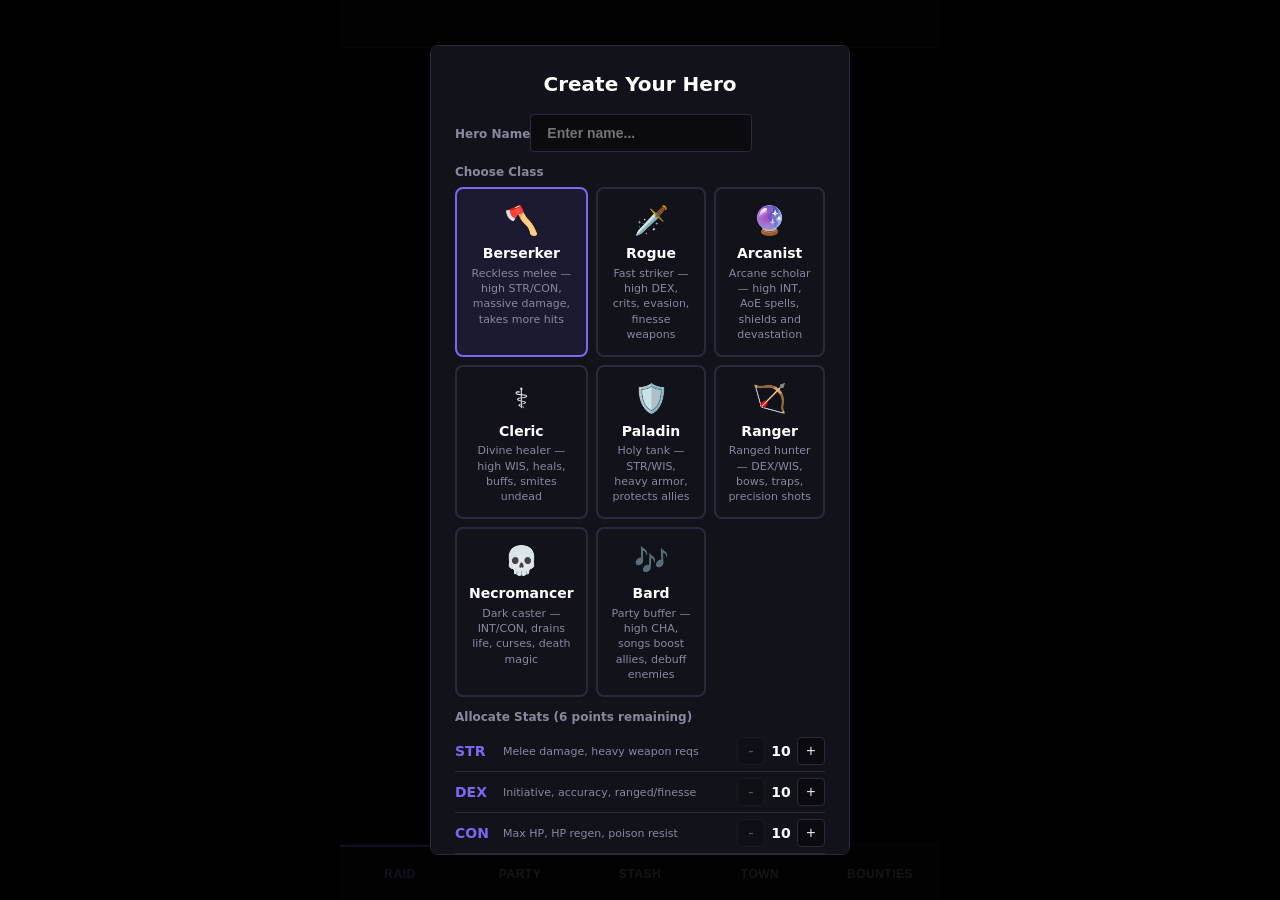
==== commit bcdca5b3: "Bounties, 5 factions, dismiss heroes, tutorial, zone descriptions Zone descriptions: - Each zone now" ====
--- a/index.html
+++ b/index.html
@@ -17,6 +17,7 @@
       <button class="nav-btn" data-tab="party">Party</button>
       <button class="nav-btn" data-tab="stash">Stash</button>
       <button class="nav-btn" data-tab="town">Town</button>
+      <button class="nav-btn" data-tab="bounties">Bounties</button>
     </nav>
   </div>
 
--- a/css/raid.css
+++ b/css/raid.css
@@ -1,130 +1,147 @@
 /* === Voidborn — Raid & Combat Styles === */
 
-/* Raid Path */
-.raid-path {
-  display: flex;
-  flex-direction: column;
-  align-items: center;
-  gap: var(--gap-xs);
+/* Slay the Spire Map */
+.spire-map {
+  display: flex;
+  flex-direction: column;
+  gap: 0;
   padding: var(--gap-md) 0;
-}
-
-.path-row {
-  display: flex;
-  align-items: center;
-  gap: 0;
   width: 100%;
+  background: linear-gradient(180deg, rgba(10,10,20,0.8) 0%, rgba(18,18,30,0.4) 100%);
+  border-radius: var(--radius);
+  border: 1px solid var(--border);
+  padding: var(--gap-md);
+}
+
+.spire-floor {
+  display: flex;
+  align-items: center;
+  gap: var(--gap-sm);
+  padding: 6px 0;
+}
+
+.spire-floor-label {
+  width: 36px;
+  font-size: 10px;
+  font-weight: 700;
+  color: var(--text-dim);
+  text-align: center;
+  flex-shrink: 0;
+  opacity: 0.6;
+}
+
+.spire-nodes {
+  flex: 1;
+  display: flex;
+  justify-content: space-around;
+  align-items: center;
+  gap: var(--gap-sm);
+}
+
+.spire-node {
+  display: flex;
+  flex-direction: column;
+  align-items: center;
   justify-content: center;
-}
-
-.path-node {
-  width: 48px;
-  height: 48px;
-  border-radius: 50%;
-  display: flex;
-  align-items: center;
-  justify-content: center;
-  font-size: 20px;
+  width: 56px;
+  height: 56px;
+  border-radius: var(--radius);
   border: 2px solid var(--border);
   background: var(--bg-card);
-  position: relative;
   cursor: default;
   transition: all 0.2s;
-  flex-shrink: 0;
-}
-
-.path-node.current {
+  position: relative;
+  gap: 1px;
+}
+
+.spire-node-icon { font-size: 18px; line-height: 1; }
+.spire-node-label { font-size: 8px; color: var(--text-dim); }
+.spire-node-diff { font-size: 6px; letter-spacing: 1px; line-height: 1; }
+
+.spire-node.current {
   border-color: var(--accent);
   background: rgba(123, 104, 238, 0.2);
-  box-shadow: 0 0 12px rgba(123, 104, 238, 0.3);
+  box-shadow: 0 0 14px rgba(123, 104, 238, 0.4);
   animation: pulse 2s ease-in-out infinite;
 }
 
-.path-node.visited {
-  opacity: 0.4;
-  border-color: var(--border);
-}
-
-.path-node.available {
+.spire-node.visited {
+  opacity: 0.25;
+  border-style: dashed;
+}
+
+.spire-node.available {
   border-color: var(--accent);
   cursor: pointer;
-}
-
-.path-node.available:hover {
-  background: rgba(123, 104, 238, 0.15);
+  background: rgba(123, 104, 238, 0.08);
+}
+
+.spire-node.available:hover {
+  background: rgba(123, 104, 238, 0.2);
   transform: scale(1.1);
-}
-
-.path-node.hidden-node {
+  box-shadow: 0 0 12px rgba(123, 104, 238, 0.3);
+}
+
+.spire-node.future {
+  opacity: 0.35;
+  filter: grayscale(60%);
+}
+
+.spire-node.locked {
+  opacity: 0.15;
+  filter: grayscale(100%);
   border-style: dashed;
-  opacity: 0.3;
-}
-
-.path-node.extraction {
+  cursor: not-allowed;
+}
+
+.spire-node.extraction {
   border-color: var(--success);
-  background: rgba(46, 204, 113, 0.1);
-}
-
-.path-node.extraction.available {
+  background: rgba(46, 204, 113, 0.08);
+}
+
+.spire-node.extraction.available {
   box-shadow: 0 0 12px rgba(46, 204, 113, 0.3);
-}
-
-.path-connector {
-  width: 24px;
-  height: 2px;
-  background: var(--border);
-  flex-shrink: 0;
-}
-
-.path-connector.active {
-  background: var(--accent);
-}
-
-.path-connector.vertical {
-  width: 2px;
-  height: 20px;
+  background: rgba(46, 204, 113, 0.15);
+}
+
+.spire-node.enemy { border-color: rgba(231, 76, 60, 0.7); }
+.spire-node.enemy.hard { border-color: var(--danger); background: rgba(231, 76, 60, 0.08); }
+.spire-node.enemy.elite { border-color: #ff4444; background: rgba(255, 68, 68, 0.12); box-shadow: 0 0 8px rgba(255, 68, 68, 0.2); }
+.spire-node.chest { border-color: rgba(243, 156, 18, 0.7); }
+.spire-node.shrine { border-color: rgba(52, 152, 219, 0.7); }
+.spire-node.merchant { border-color: rgba(142, 68, 173, 0.7); }
+.spire-node.trap { border-color: rgba(243, 156, 18, 0.5); }
+
+/* Connection lines */
+.spire-connections {
+  height: 24px;
+  position: relative;
+  margin-left: 44px;
+}
+
+.spire-svg {
+  width: 100%;
+  height: 100%;
+  overflow: visible;
+}
+
+.spire-line {
+  stroke: var(--border);
+  stroke-width: 1;
+  stroke-dasharray: 4 3;
+  opacity: 0.5;
+}
+
+.spire-line.active {
+  stroke: var(--accent);
+  stroke-width: 2;
+  stroke-dasharray: none;
+  opacity: 1;
 }
 
 @keyframes pulse {
   0%, 100% { box-shadow: 0 0 8px rgba(123, 104, 238, 0.2); }
   50% { box-shadow: 0 0 16px rgba(123, 104, 238, 0.5); }
-}
-
-/* Fork indicator */
-.fork-container {
-  display: flex;
-  flex-direction: column;
-  align-items: center;
-  gap: var(--gap-sm);
-}
-
-.fork-branches {
-  display: flex;
-  gap: var(--gap-xl);
-}
-
-.fork-branch {
-  display: flex;
-  flex-direction: column;
-  align-items: center;
-  gap: var(--gap-xs);
-  padding: var(--gap-sm);
-  border: 1px solid var(--border);
-  border-radius: var(--radius);
-  cursor: pointer;
-  transition: border-color 0.2s, background 0.2s;
-}
-
-.fork-branch:hover {
-  border-color: var(--accent);
-  background: var(--bg-hover);
-}
-
-.fork-branch .branch-label {
-  font-size: 11px;
-  color: var(--text-dim);
-  font-weight: 600;
-  text-transform: uppercase;
 }
 
 /* Encounter Card */
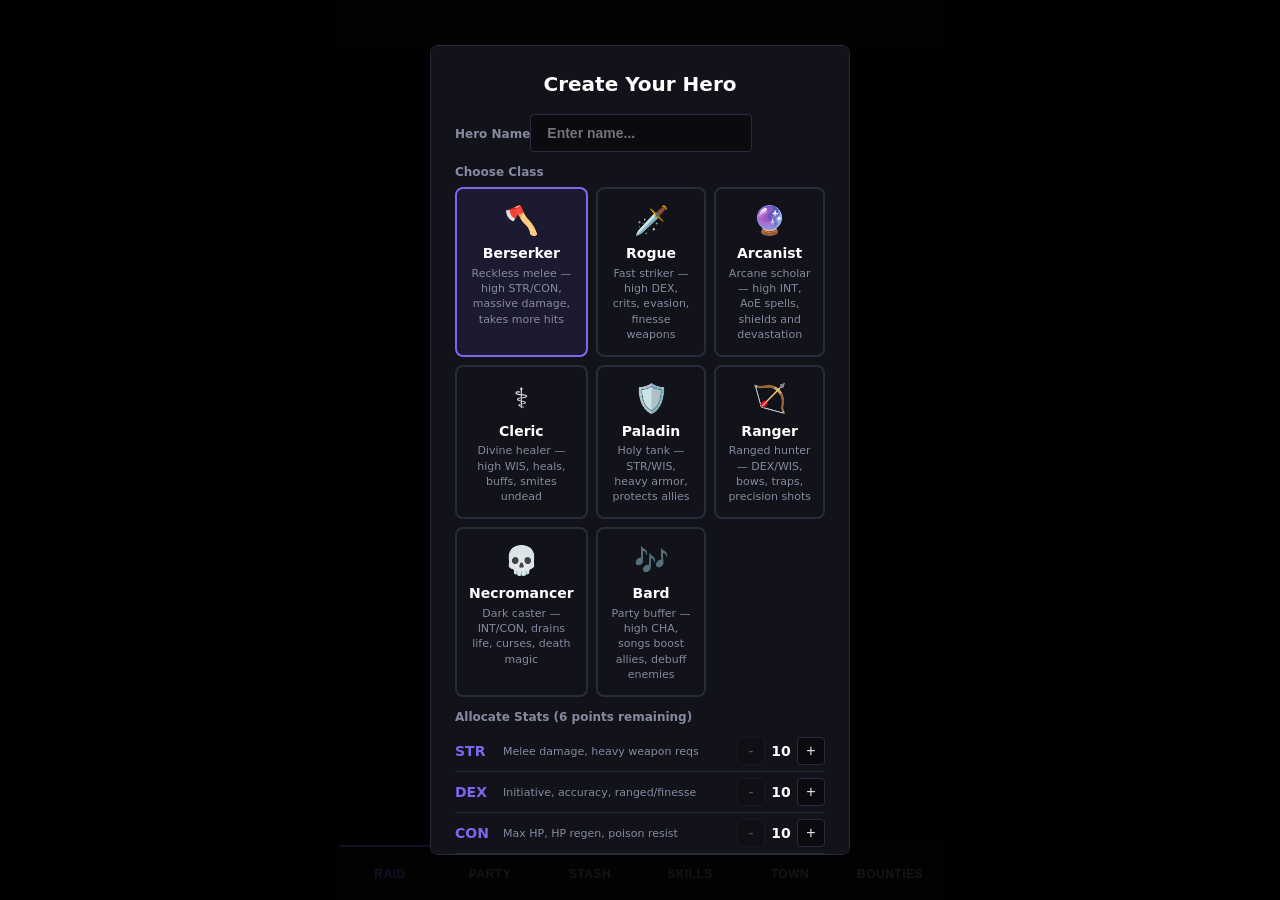
==== commit 66f2b26d: "12 RuneScape-style skills: gathering, crafting, training Skills system (12 skills, max level 100): G" ====
--- a/index.html
+++ b/index.html
@@ -16,6 +16,7 @@
       <button class="nav-btn active" data-tab="raid">Raid</button>
       <button class="nav-btn" data-tab="party">Party</button>
       <button class="nav-btn" data-tab="stash">Stash</button>
+      <button class="nav-btn" data-tab="skills">Skills</button>
       <button class="nav-btn" data-tab="town">Town</button>
       <button class="nav-btn" data-tab="bounties">Bounties</button>
     </nav>
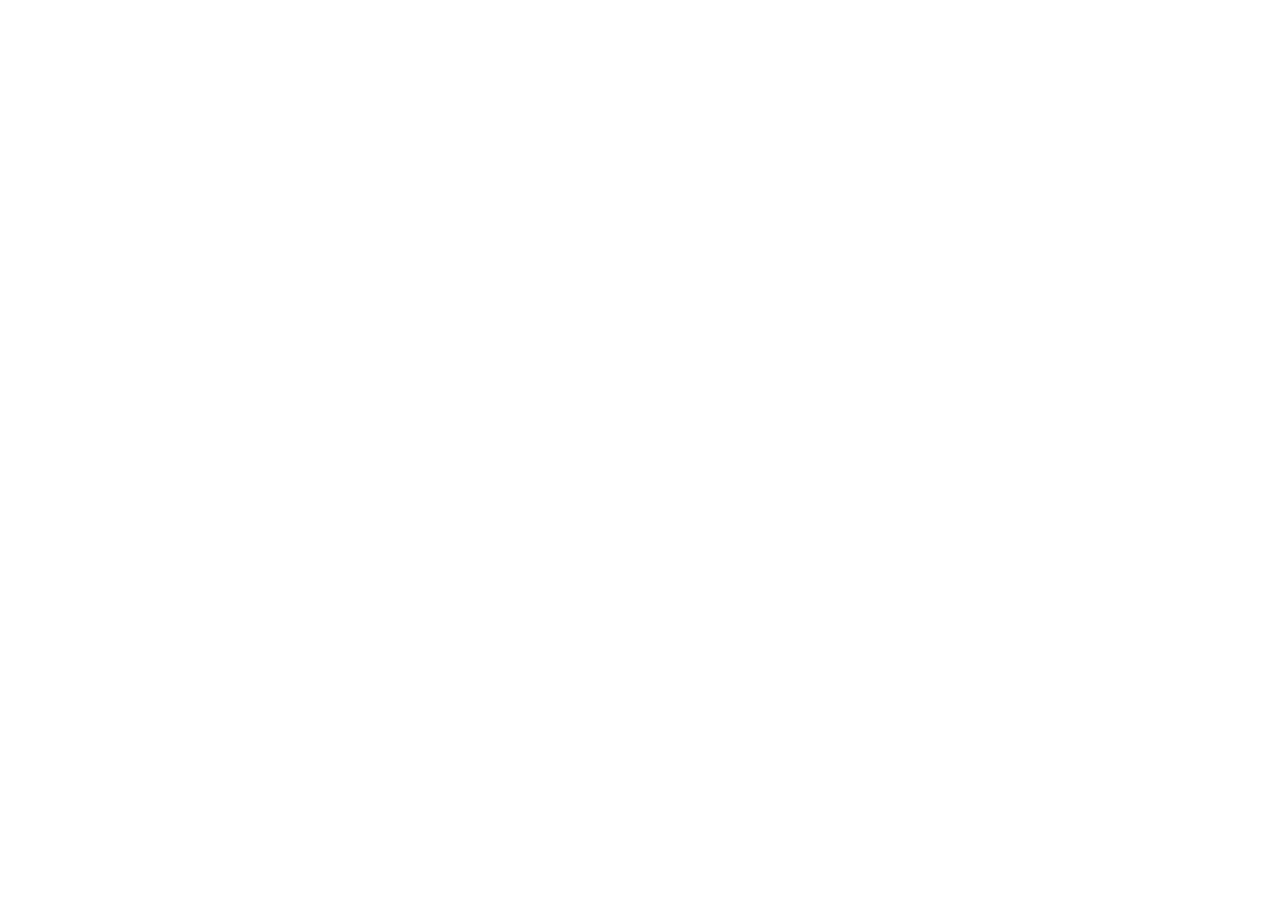
==== commit b6efab54: "Wipe project: reset to blank scaffold" ====
--- a/index.html
+++ b/index.html
@@ -1,35 +1,13 @@
-<!DOCTYPE html>
+<!doctype html>
 <html lang="en">
 <head>
-  <meta charset="UTF-8">
-  <meta name="viewport" content="width=device-width, initial-scale=1.0, user-scalable=no">
-  <title>Voidborn</title>
-  <link rel="stylesheet" href="css/main.css">
-  <link rel="stylesheet" href="css/ui.css">
-  <link rel="stylesheet" href="css/raid.css">
+  <meta charset="UTF-8" />
+  <meta name="viewport" content="width=device-width, initial-scale=1.0" />
+  <title>Mac's New Game</title>
+  <link rel="stylesheet" href="css/style.css" />
 </head>
 <body>
-  <div id="app">
-    <header id="hud"></header>
-    <main id="content"></main>
-    <nav id="nav">
-      <button class="nav-btn active" data-tab="raid">Raid</button>
-      <button class="nav-btn" data-tab="party">Party</button>
-      <button class="nav-btn" data-tab="stash">Stash</button>
-      <button class="nav-btn" data-tab="skills">Skills</button>
-      <button class="nav-btn" data-tab="town">Town</button>
-      <button class="nav-btn" data-tab="bounties">Bounties</button>
-    </nav>
-  </div>
-
-  <!-- Character Creation Modal -->
-  <div id="char-create-overlay" class="modal-overlay hidden">
-    <div class="modal">
-      <h2>Create Your Hero</h2>
-      <div id="char-create"></div>
-    </div>
-  </div>
-
-  <script type="module" src="js/main.js"></script>
+  <div id="app"></div>
+  <script src="js/main.js"></script>
 </body>
 </html>
--- a/css/style.css
+++ b/css/style.css
@@ -0,0 +1,4 @@
+body {
+  margin: 0;
+  font-family: sans-serif;
+}
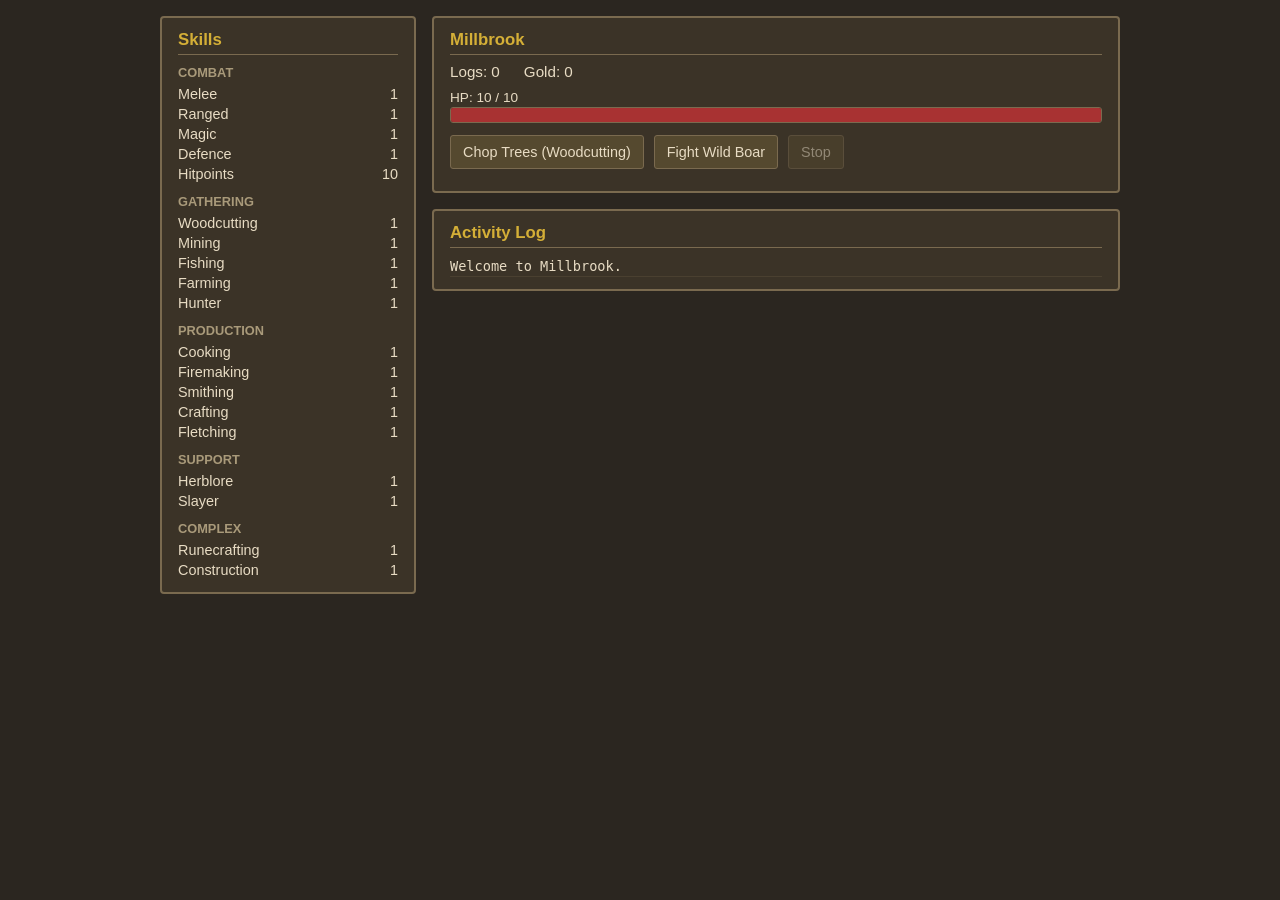
==== commit 4f5cc30f: "Implement first vertical slice: Woodcutting + auto-melee combat Wires the tick loop, XP/leveling, lo" ====
--- a/index.html
+++ b/index.html
@@ -8,6 +8,6 @@
 </head>
 <body>
   <div id="app"></div>
-  <script src="js/main.js"></script>
+  <script type="module" src="js/main.js"></script>
 </body>
 </html>
--- a/css/style.css
+++ b/css/style.css
@@ -1,4 +1,143 @@
+:root {
+  color-scheme: dark;
+}
+
 body {
   margin: 0;
-  font-family: sans-serif;
+  font-family: 'Segoe UI', Verdana, sans-serif;
+  background: #2b2620;
+  color: #e8dcc4;
 }
+
+#app {
+  max-width: 960px;
+  margin: 0 auto;
+  padding: 16px;
+}
+
+.game-layout {
+  display: flex;
+  gap: 16px;
+  align-items: flex-start;
+}
+
+.panel {
+  background: #3b3327;
+  border: 2px solid #7a6a4f;
+  border-radius: 4px;
+  padding: 12px 16px;
+}
+
+.panel h2 {
+  margin: 0 0 8px;
+  font-size: 1.05rem;
+  color: #d4af37;
+  border-bottom: 1px solid #7a6a4f;
+  padding-bottom: 4px;
+}
+
+.skills-panel {
+  flex: 0 0 220px;
+}
+
+.skill-category h3 {
+  margin: 10px 0 4px;
+  font-size: 0.8rem;
+  text-transform: uppercase;
+  color: #a99a7a;
+}
+
+.skill-category ul {
+  list-style: none;
+  margin: 0;
+  padding: 0;
+}
+
+.skill-row {
+  display: flex;
+  justify-content: space-between;
+  padding: 2px 0;
+  font-size: 0.9rem;
+}
+
+.main-column {
+  flex: 1;
+  display: flex;
+  flex-direction: column;
+  gap: 16px;
+}
+
+.stat-row {
+  display: flex;
+  gap: 24px;
+  margin-bottom: 10px;
+  font-size: 0.95rem;
+}
+
+.hp-bar-wrap {
+  margin-bottom: 12px;
+}
+
+.hp-bar-label {
+  font-size: 0.85rem;
+  margin-bottom: 2px;
+}
+
+.hp-bar {
+  background: #1f1b16;
+  border: 1px solid #7a6a4f;
+  height: 14px;
+  border-radius: 3px;
+  overflow: hidden;
+}
+
+.hp-bar-fill {
+  height: 100%;
+  background: #a83232;
+  transition: width 0.3s ease;
+}
+
+.actions {
+  display: flex;
+  gap: 10px;
+  margin-bottom: 10px;
+}
+
+.actions button {
+  background: #55492f;
+  color: #e8dcc4;
+  border: 1px solid #7a6a4f;
+  border-radius: 3px;
+  padding: 8px 12px;
+  cursor: pointer;
+  font-size: 0.9rem;
+}
+
+.actions button:hover:not(:disabled) {
+  background: #6b5c3a;
+}
+
+.actions button:disabled {
+  opacity: 0.5;
+  cursor: default;
+}
+
+.progress-note {
+  font-size: 0.85rem;
+  color: #cfc2a3;
+}
+
+.log-panel ul {
+  list-style: none;
+  margin: 0;
+  padding: 0;
+  max-height: 220px;
+  overflow-y: auto;
+  font-family: 'Consolas', monospace;
+  font-size: 0.85rem;
+}
+
+.log-panel li {
+  padding: 2px 0;
+  border-bottom: 1px solid #4a4030;
+}
